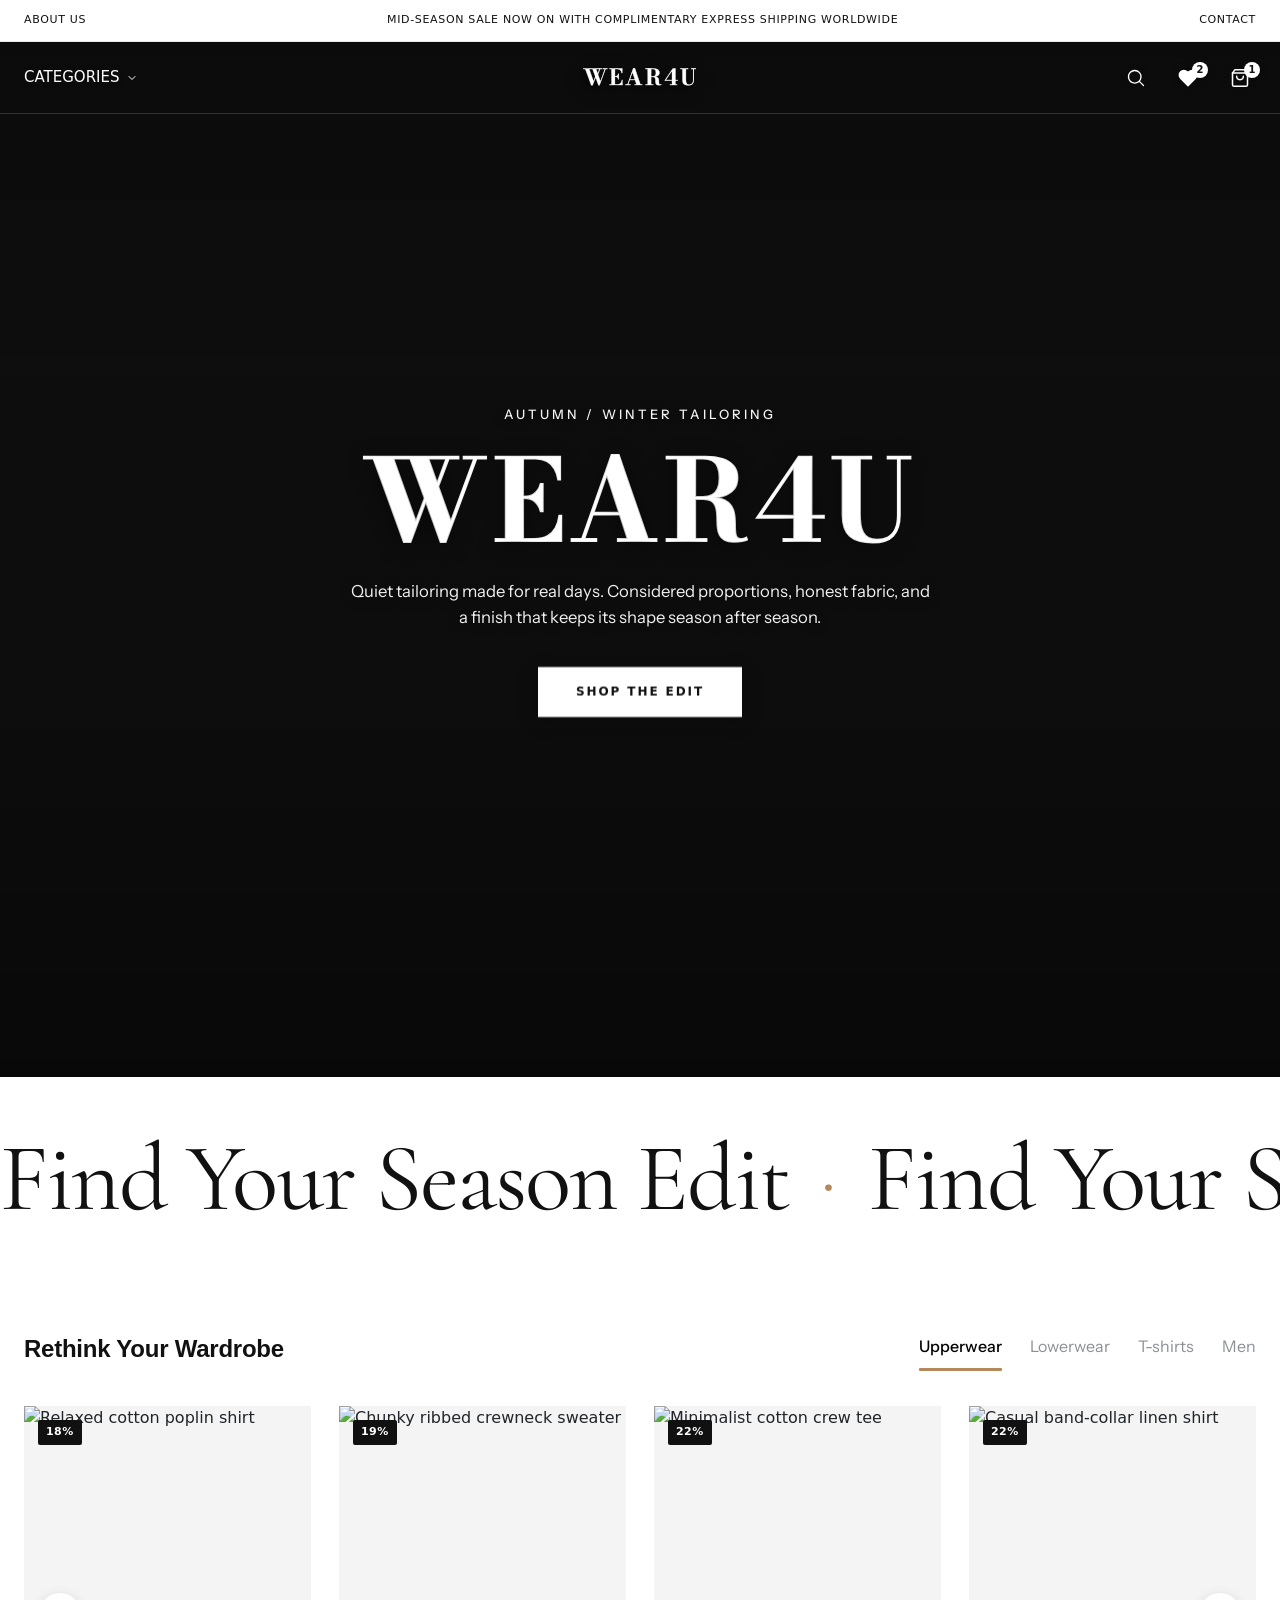
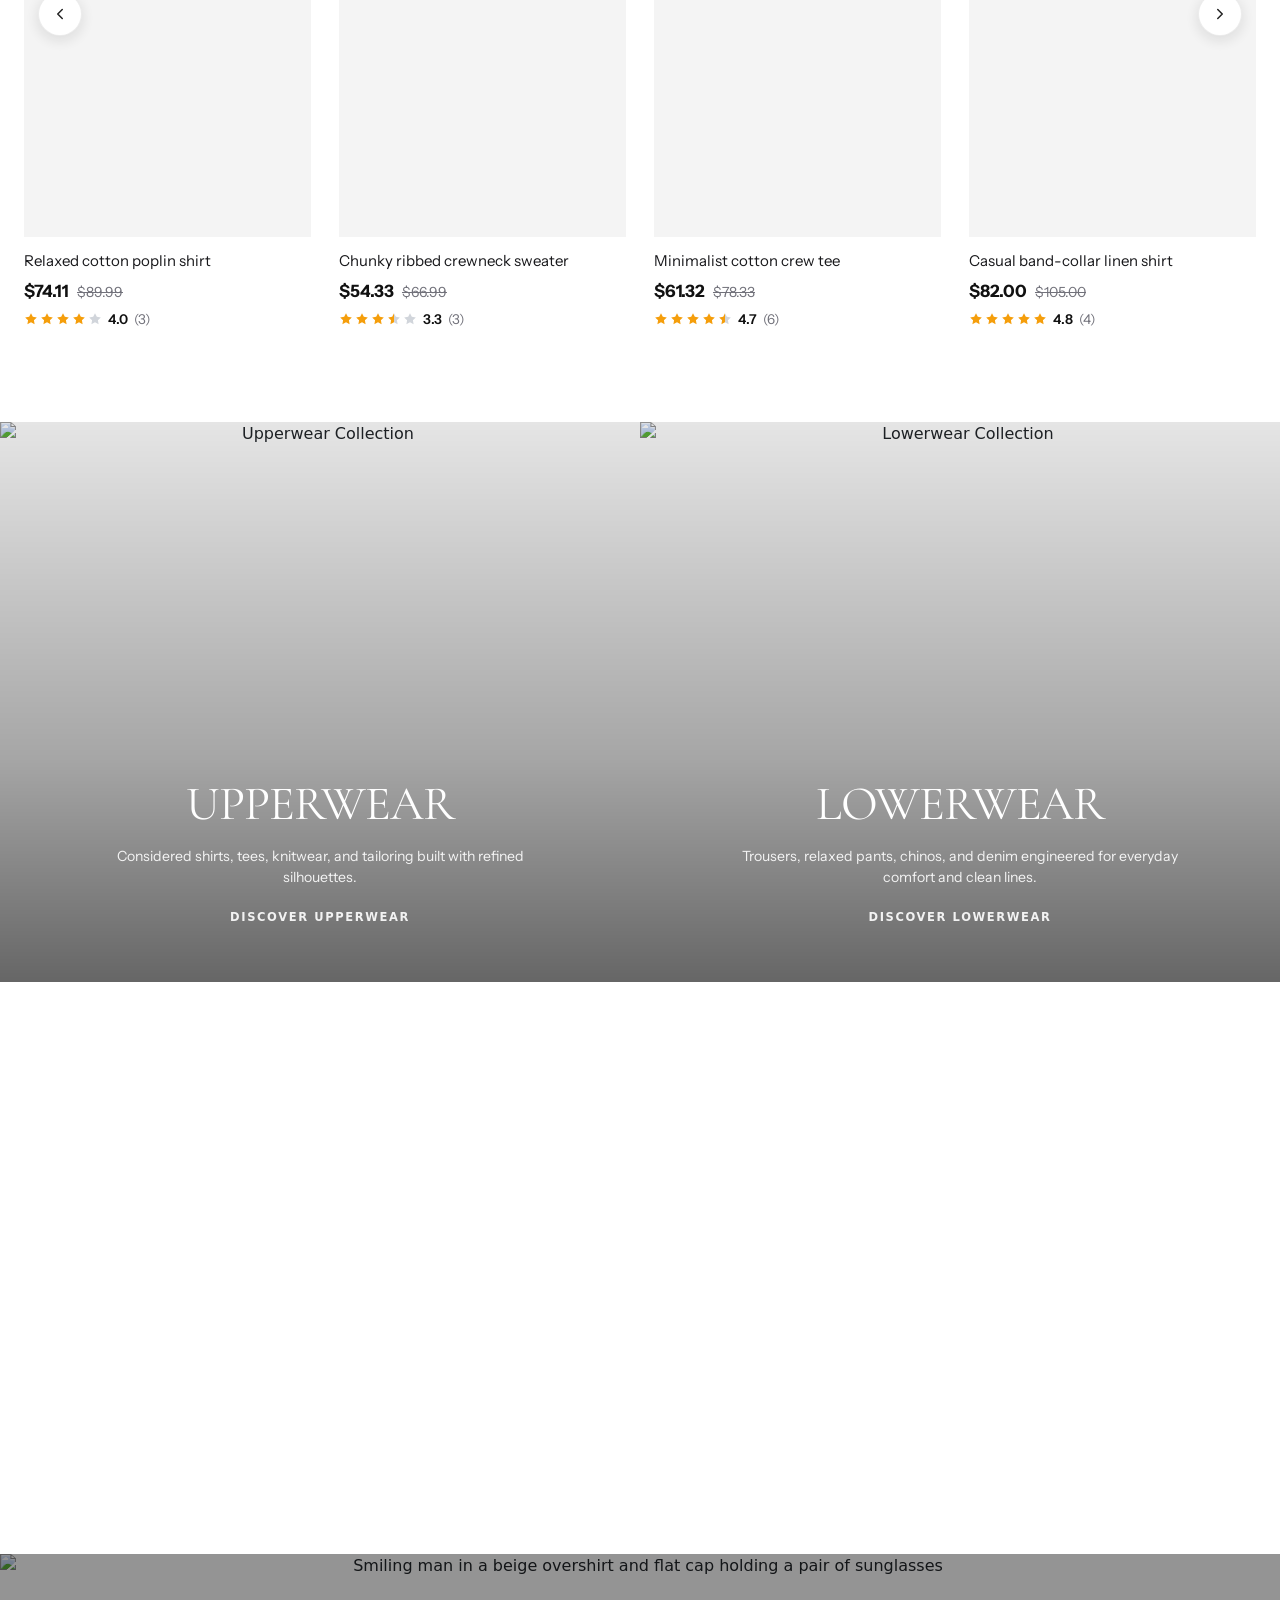
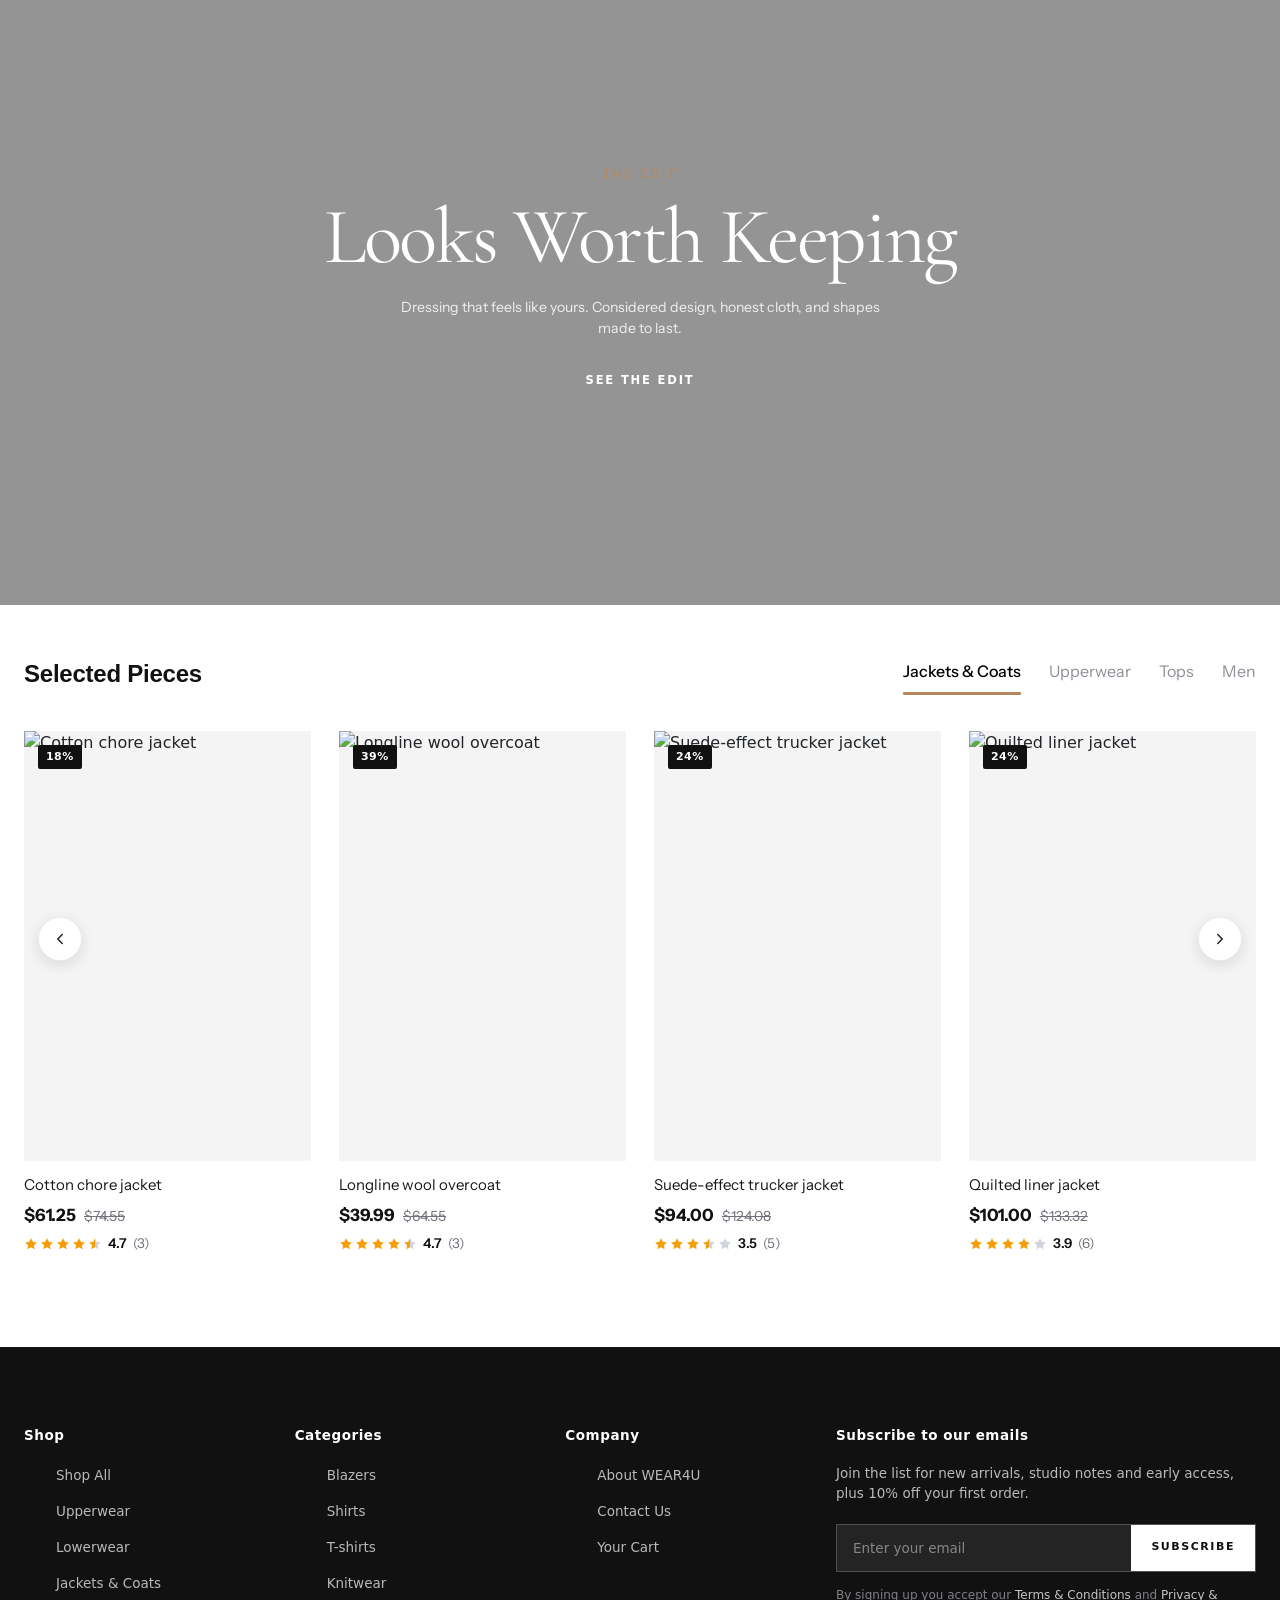
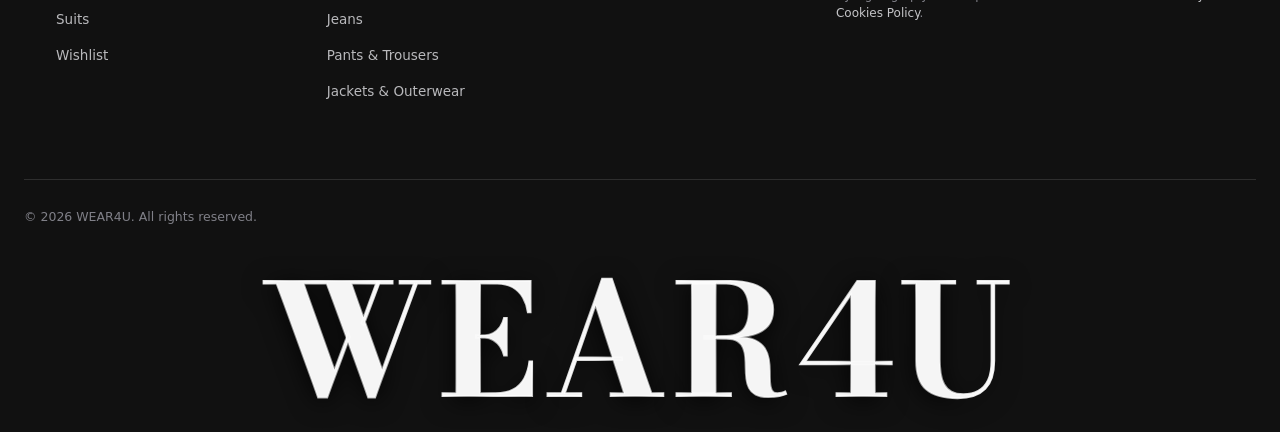
==== index.html @ 11e6e189 "Add files via upload" ====
<!DOCTYPE html>
<html lang="en">
  <head>
    <meta charset="UTF-8" />
    <meta name="viewport" content="width=device-width, initial-scale=1.0" />
    <title>WEAR4U — Considered Clothing, Made to Last</title>
    <meta name="description" content="WEAR4U — Quiet tailoring made for real days. Considered proportions, honest fabric, and a finish that keeps its shape season after season." />
    <link rel="icon" type="image/svg+xml" href="data:image/svg+xml,%3Csvg xmlns='http://www.w3.org/2000/svg' viewBox='0 0 100 100'%3E%3Ccircle cx='50' cy='50' r='50' fill='%23111'/%3E%3Ctext x='50' y='65' font-family='Bodoni Moda, serif' font-size='48' font-weight='600' fill='%23fff' text-anchor='middle'%3EW%3C/text%3E%3C/svg%3E" />
    
    <!-- Google Fonts -->
    <link rel="preconnect" href="https://fonts.googleapis.com" />
    <link rel="preconnect" href="https://fonts.gstatic.com" crossorigin />
    <link href="https://fonts.googleapis.com/css2?family=Bodoni+Moda:ital,opsz,wght@0,6..96,400..900;1,6..96,400..900&family=Cormorant+Garamond:ital,wght@0,300;0,400;0,500;0,600;0,700;1,300;1,400;1,500;1,600;1,700&family=Instrument+Sans:ital,wght@0,400..700;1,400..700&display=swap" rel="stylesheet" />
    <script type="module" crossorigin src="/assets/index-Cy7bgdC9.js"></script>
    <link rel="stylesheet" crossorigin href="/assets/index-Ced-oSlU.css">
  </head>
  <body>
    <div id="root"></div>
  </body>
</html>
---- assets/index-Ced-oSlU.css ----
@charset "UTF-8";.utility-bar{background:#fff!important;color:#111!important;border-bottom:1px solid rgba(0,0,0,.08);height:42px;display:flex;align-items:center;transition:transform .42s cubic-bezier(.22,1,.36,1),opacity .25s ease,height .42s cubic-bezier(.22,1,.36,1);z-index:1030;position:relative}.utility-bar--away{transform:translateY(-100%);opacity:0;pointer-events:none;height:0;overflow:hidden;border-bottom:none}.utility-bar__inner{display:flex;align-items:center;justify-content:space-between;font-size:11px;letter-spacing:.06em;text-transform:uppercase;font-weight:500}.utility-bar .utility-link{color:#111!important;text-decoration:none!important;transition:opacity .2s ease}.utility-bar .utility-link:hover{opacity:.65;text-decoration:none!important}.utility-bar__center{flex:1;text-align:center}.utility-bar .promo-text{margin:0;color:#111;white-space:nowrap;overflow:hidden;text-overflow:ellipsis}.site-header{position:sticky;top:0;width:100%;height:72px;background:transparent!important;margin-bottom:-72px;z-index:1020;border-bottom:1px solid rgba(255,255,255,.15);transition:background .35s ease,backdrop-filter .35s ease,border-color .35s ease,box-shadow .35s ease}.site-header--scrolled{background:#11111173!important;backdrop-filter:blur(14px);-webkit-backdrop-filter:blur(14px);border-bottom:1px solid rgba(255,255,255,.08);box-shadow:0 4px 20px #00000026}.site-header__inner{height:100%;display:flex;align-items:center;justify-content:space-between;position:relative}.site-header__nav{display:flex;align-items:center;gap:32px;flex:1}.site-header__nav .nav-item{position:relative}.site-header__nav .nav-item .nav-link{font-size:15px;font-weight:500;color:#fff!important;text-shadow:0 1px 6px rgba(0,0,0,.35);display:flex;align-items:center;gap:6px;padding:8px 0;text-decoration:none!important;transition:opacity .2s ease,color .2s ease}.site-header__nav .nav-item .nav-link:hover{color:#fff!important;opacity:.8;text-decoration:none!important}.site-header__nav .nav-item--dropdown .nav-dropdown-menu{position:absolute;top:100%;left:0;background:#111111f5;backdrop-filter:blur(20px);-webkit-backdrop-filter:blur(20px);min-width:270px;padding:12px;box-shadow:0 20px 48px #00000073;border:1px solid rgba(255,255,255,.15);border-radius:4px;animation:fadeIn .2s ease;z-index:1000}.site-header__nav .nav-item--dropdown .dropdown-categories-list{display:flex;flex-direction:column;gap:2px}.site-header__nav .nav-item--dropdown .dropdown-cat-link{display:flex;flex-direction:column;gap:3px;padding:12px 14px;border-radius:4px;text-decoration:none!important;transition:background .2s ease,transform .2s ease}.site-header__nav .nav-item--dropdown .dropdown-cat-link:hover{background:#ffffff14;transform:translate(3px)}.site-header__nav .nav-item--dropdown .dropdown-cat-link:hover .cat-title{color:#b5875a!important}.site-header__nav .nav-item--dropdown .dropdown-cat-link:hover .cat-meta{color:#ffffffbf}.site-header__nav .nav-item--dropdown .dropdown-cat-link .cat-title{font-family:Instrument Sans,-apple-system,BlinkMacSystemFont,Segoe UI,Roboto,sans-serif;font-size:13.5px;font-weight:600;color:#fff!important;letter-spacing:.08em;text-transform:uppercase;transition:color .2s ease}.site-header__nav .nav-item--dropdown .dropdown-cat-link .cat-meta{font-size:11.5px;color:#ffffff80;font-weight:400;line-height:1.35;transition:color .2s ease}.site-header__nav .nav-item--dropdown .dropdown-divider{height:1px;background:#ffffff1a;margin:4px 6px}.site-header__brand{position:absolute;left:50%;transform:translate(-50%);text-align:center}.site-header__brand .brand-logo{font-family:Bodoni Moda,Didot,Bodoni MT,serif;font-size:22px;font-weight:700;letter-spacing:.08em;color:#fff!important;font-optical-sizing:none;font-variation-settings:"opsz" 10,"wght" 700;-webkit-text-stroke:.5px currentColor;paint-order:stroke fill;text-shadow:0 2px 8px rgba(0,0,0,.9),0 4px 18px rgba(0,0,0,.65);display:inline-block;text-transform:uppercase;text-decoration:none!important}.site-header__brand .brand-logo:hover{color:#fff!important;text-decoration:none!important;opacity:.85}.site-header__actions{display:flex;align-items:center;justify-content:flex-end;gap:20px;flex:1}.site-header__actions .action-icon-btn{position:relative;display:flex;align-items:center;justify-content:center;color:#fff!important;filter:drop-shadow(0 1px 4px rgba(0,0,0,.35));padding:6px;text-decoration:none!important;transition:opacity .2s ease,transform .2s ease}.site-header__actions .action-icon-btn:hover{opacity:.75;transform:scale(1.06);text-decoration:none!important}.site-header__actions .action-icon-btn .counter-badge{position:absolute;top:0;right:-4px;min-width:16px;height:16px;padding:0 3px;border-radius:8px;background:#fff!important;color:#111!important;font-size:10px;font-weight:700;display:flex;align-items:center;justify-content:center}.site-header__mobile-menu .btn-icon{color:#fff!important;filter:drop-shadow(0 1px 4px rgba(0,0,0,.35));padding:6px;text-decoration:none!important}.mobile-drawer-overlay{position:fixed;top:0;right:0;bottom:0;left:0;background:#000000a6;-webkit-backdrop-filter:blur(4px);backdrop-filter:blur(4px);z-index:1040;animation:fadeIn .25s ease}.mobile-drawer-panel{position:fixed;top:0;left:0;bottom:0;width:82%;max-width:360px;background:#111;color:#fff;z-index:1050;display:flex;flex-direction:column;padding:28px 24px;box-shadow:10px 0 30px #0000004d;animation:slideDrawerLeft .3s cubic-bezier(.22,1,.36,1)}.mobile-drawer-header{display:flex;align-items:center;justify-content:space-between;margin-bottom:36px}.mobile-drawer-header .drawer-brand{font-family:Bodoni Moda,Didot,Bodoni MT,serif;font-size:20px;font-weight:700;letter-spacing:.08em;color:#fff;font-optical-sizing:none;font-variation-settings:"opsz" 10,"wght" 700;-webkit-text-stroke:.5px currentColor;paint-order:stroke fill;text-shadow:0 2px 8px rgba(0,0,0,.4);text-decoration:none!important}.mobile-drawer-header .drawer-close-btn{width:32px;height:32px;display:flex;align-items:center;justify-content:center;color:#fff;text-decoration:none!important}.mobile-drawer-nav{display:flex;flex-direction:column;gap:18px;flex:1}.mobile-drawer-nav .drawer-nav-link{font-size:17px;font-weight:500;color:#fff!important;padding-bottom:6px;border-bottom:1px solid rgba(255,255,255,.1);text-decoration:none!important}.mobile-drawer-nav .drawer-nav-link:hover{color:#b5875a!important;text-decoration:none!important}.mobile-drawer-footer{border-top:1px solid rgba(255,255,255,.12);padding-top:20px}.mobile-drawer-footer .footer-promo{font-size:12.5px;color:#ffffffb3;line-height:1.5;margin-bottom:12px}.mobile-drawer-footer .footer-copyright{font-size:11px;color:#ffffff73;display:block}@keyframes slideDrawerLeft{0%{transform:translate(-100%)}to{transform:translate(0)}}.site-footer{background:#111;color:#fff;padding-top:80px;padding-bottom:24px;position:relative;overflow:hidden}.site-footer__grid{display:flex;flex-wrap:wrap;justify-content:space-between;gap:40px 24px;padding-bottom:60px;border-bottom:1px solid rgba(255,255,255,.12)}@media (max-width: 991px){.site-footer__grid{display:grid;grid-template-columns:repeat(2,1fr)}}@media (max-width: 576px){.site-footer__grid{grid-template-columns:1fr}}.site-footer .footer-col{flex:1 1 160px;max-width:190px}@media (max-width: 991px){.site-footer .footer-col{max-width:100%}}.site-footer .footer-col--newsletter{flex:0 0 420px;max-width:420px}@media (max-width: 991px){.site-footer .footer-col--newsletter{flex:1 1 100%;max-width:100%;grid-column:1/-1}}.site-footer .footer-col__title{font-size:13.5px;font-weight:600;letter-spacing:.04em;margin-bottom:20px;color:#fff}.site-footer .footer-col__links{display:flex;flex-direction:column;gap:12px}.site-footer .footer-col__links li a,.site-footer .footer-col__links li .footer-btn-link{font-size:13.5px;color:#e4e4e7cc;text-decoration:none!important;transition:color .2s ease;background:none;border:none;padding:0;text-align:left;cursor:pointer}.site-footer .footer-col__links li a:hover,.site-footer .footer-col__links li .footer-btn-link:hover{color:#fff;text-decoration:none!important}.site-footer .newsletter-copy{font-size:13.5px;line-height:1.5;color:#e4e4e7cc;margin-bottom:20px}.site-footer .newsletter-form{margin-bottom:14px}.site-footer .newsletter-form .input-group-custom{display:flex;background:#ffffff14;border:1px solid rgba(255,255,255,.2);transition:border-color .2s ease}.site-footer .newsletter-form .input-group-custom:focus-within{border-color:#fff}.site-footer .newsletter-form .input-group-custom input{flex:1;background:transparent;border:none;outline:none;padding:13px 16px;color:#fff;font-size:13.5px;font-family:inherit}.site-footer .newsletter-form .input-group-custom input::placeholder{color:#ffffff73}.site-footer .newsletter-form .input-group-custom .btn-subscribe{background:#fff;color:#111;font-size:11px;font-weight:600;letter-spacing:.14em;text-transform:uppercase;padding:0 20px;transition:background .2s ease}.site-footer .newsletter-form .input-group-custom .btn-subscribe:hover{background:#e5e5e5}.site-footer .privacy-note{font-size:12px;line-height:1.5;color:#808088}.site-footer .privacy-note a{color:#e4e4e7d9;text-decoration:none!important}.site-footer .privacy-note a:hover{color:#fff;text-decoration:none!important}.site-footer__bottom{display:flex;align-items:center;justify-content:space-between;padding-top:28px;padding-bottom:36px;flex-wrap:wrap;gap:16px}.site-footer__bottom .copyright-text{font-size:12.5px;color:#808088;margin:0}.site-footer__wordmark{text-align:center;padding-top:10px;-webkit-user-select:none;user-select:none;pointer-events:none}.site-footer__wordmark span{display:block;font-family:Bodoni Moda,Didot,Bodoni MT,serif;font-size:clamp(52px,12vw,210px);font-weight:700;letter-spacing:.04em;line-height:.88;color:#fffffff5;font-optical-sizing:none;font-variation-settings:"opsz" 12,"wght" 700;-webkit-text-stroke:1.8px currentColor;paint-order:stroke fill;text-shadow:0 4px 24px rgba(0,0,0,.85);white-space:nowrap}@font-face{font-family:swiper-icons;src:url(data:application/font-woff;charset=utf-8;base64,\ [base64]//wADZ2x5ZgAAAywAAADMAAAD2MHtryVoZWFkAAABbAAAADAAAAA2E2+eoWhoZWEAAAGcAAAAHwAAACQC9gDzaG10eAAAAigAAAAZAAAArgJkABFsb2NhAAAC0AAAAFoAAABaFQAUGG1heHAAAAG8AAAAHwAAACAAcABAbmFtZQAAA/gAAAE5AAACXvFdBwlwb3N0AAAFNAAAAGIAAACE5s74hXjaY2BkYGAAYpf5Hu/j+W2+MnAzMYDAzaX6QjD6/4//Bxj5GA8AuRwMYGkAPywL13jaY2BkYGA88P8Agx4j+/8fQDYfA1AEBWgDAIB2BOoAeNpjYGRgYNBh4GdgYgABEMnIABJzYNADCQAACWgAsQB42mNgYfzCOIGBlYGB0YcxjYGBwR1Kf2WQZGhhYGBiYGVmgAFGBiQQkOaawtDAoMBQxXjg/wEGPcYDDA4wNUA2CCgwsAAAO4EL6gAAeNpj2M0gyAACqxgGNWBkZ2D4/wMA+xkDdgAAAHjaY2BgYGaAYBkGRgYQiAHyGMF8FgYHIM3DwMHABGQrMOgyWDLEM1T9/w8UBfEMgLzE////P/5//f/V/xv+r4eaAAeMbAxwIUYmIMHEgKYAYjUcsDAwsLKxc3BycfPw8jEQA/[base64]/uznmfPFBNODM2K7MTQ45YEAZqGP81AmGGcF3iPqOop0r1SPTaTbVkfUe4HXj97wYE+yNwWYxwWu4v1ugWHgo3S1XdZEVqWM7ET0cfnLGxWfkgR42o2PvWrDMBSFj/IHLaF0zKjRgdiVMwScNRAoWUoH78Y2icB/yIY09An6AH2Bdu/UB+yxopYshQiEvnvu0dURgDt8QeC8PDw7Fpji3fEA4z/PEJ6YOB5hKh4dj3EvXhxPqH/SKUY3rJ7srZ4FZnh1PMAtPhwP6fl2PMJMPDgeQ4rY8YT6Gzao0eAEA409DuggmTnFnOcSCiEiLMgxCiTI6Cq5DZUd3Qmp10vO0LaLTd2cjN4fOumlc7lUYbSQcZFkutRG7g6JKZKy0RmdLY680CDnEJ+UMkpFFe1RN7nxdVpXrC4aTtnaurOnYercZg2YVmLN/d/gczfEimrE/fs/bOuq29Zmn8tloORaXgZgGa78yO9/cnXm2BpaGvq25Dv9S4E9+5SIc9PqupJKhYFSSl47+Qcr1mYNAAAAeNptw0cKwkAAAMDZJA8Q7OUJvkLsPfZ6zFVERPy8qHh2YER+3i/BP83vIBLLySsoKimrqKqpa2hp6+jq6RsYGhmbmJqZSy0sraxtbO3sHRydnEMU4uR6yx7JJXveP7WrDycAAAAAAAH//wACeNpjYGRgYOABYhkgZgJCZgZNBkYGLQZtIJsFLMYAAAw3ALgAeNolizEKgDAQBCchRbC2sFER0YD6qVQiBCv/H9ezGI6Z5XBAw8CBK/m5iQQVauVbXLnOrMZv2oLdKFa8Pjuru2hJzGabmOSLzNMzvutpB3N42mNgZGBg4GKQYzBhYMxJLMlj4GBgAYow/P/PAJJhLM6sSoWKfWCAAwDAjgbRAAB42mNgYGBkAIIbCZo5IPrmUn0hGA0AO8EFTQAA);font-weight:400;font-style:normal}:root{--swiper-theme-color: #007aff}:host{position:relative;display:block;margin-left:auto;margin-right:auto;z-index:1}.swiper{margin-left:auto;margin-right:auto;position:relative;overflow:hidden;list-style:none;padding:0;z-index:1;display:block}.swiper-vertical>.swiper-wrapper{flex-direction:column}.swiper-wrapper{position:relative;width:100%;height:100%;z-index:1;display:flex;transition-property:transform;transition-timing-function:var(--swiper-wrapper-transition-timing-function, initial);box-sizing:content-box}.swiper-android .swiper-slide,.swiper-ios .swiper-slide,.swiper-wrapper{transform:translateZ(0)}.swiper-horizontal{touch-action:pan-y}.swiper-vertical{touch-action:pan-x}.swiper-slide{flex-shrink:0;width:100%;height:100%;position:relative;transition-property:transform;display:block}.swiper-slide-invisible-blank{visibility:hidden}.swiper-autoheight,.swiper-autoheight .swiper-slide{height:auto}.swiper-autoheight .swiper-wrapper{align-items:flex-start;transition-property:transform,height}.swiper-backface-hidden .swiper-slide{transform:translateZ(0);-webkit-backface-visibility:hidden;backface-visibility:hidden}.swiper-3d.swiper-css-mode .swiper-wrapper{perspective:1200px}.swiper-3d .swiper-wrapper{transform-style:preserve-3d}.swiper-3d{perspective:1200px}.swiper-3d .swiper-slide,.swiper-3d .swiper-cube-shadow{transform-style:preserve-3d}.swiper-css-mode>.swiper-wrapper{overflow:auto;scrollbar-width:none;-ms-overflow-style:none}.swiper-css-mode>.swiper-wrapper::-webkit-scrollbar{display:none}.swiper-css-mode>.swiper-wrapper>.swiper-slide{scroll-snap-align:start start}.swiper-css-mode.swiper-horizontal>.swiper-wrapper{scroll-snap-type:x mandatory}.swiper-css-mode.swiper-vertical>.swiper-wrapper{scroll-snap-type:y mandatory}.swiper-css-mode.swiper-free-mode>.swiper-wrapper{scroll-snap-type:none}.swiper-css-mode.swiper-free-mode>.swiper-wrapper>.swiper-slide{scroll-snap-align:none}.swiper-css-mode.swiper-centered>.swiper-wrapper:before{content:"";flex-shrink:0;order:9999}.swiper-css-mode.swiper-centered>.swiper-wrapper>.swiper-slide{scroll-snap-align:center center;scroll-snap-stop:always}.swiper-css-mode.swiper-centered.swiper-horizontal>.swiper-wrapper>.swiper-slide:first-child{margin-inline-start:var(--swiper-centered-offset-before)}.swiper-css-mode.swiper-centered.swiper-horizontal>.swiper-wrapper:before{height:100%;min-height:1px;width:var(--swiper-centered-offset-after)}.swiper-css-mode.swiper-centered.swiper-vertical>.swiper-wrapper>.swiper-slide:first-child{margin-block-start:var(--swiper-centered-offset-before)}.swiper-css-mode.swiper-centered.swiper-vertical>.swiper-wrapper:before{width:100%;min-width:1px;height:var(--swiper-centered-offset-after)}.swiper-3d .swiper-slide-shadow,.swiper-3d .swiper-slide-shadow-left,.swiper-3d .swiper-slide-shadow-right,.swiper-3d .swiper-slide-shadow-top,.swiper-3d .swiper-slide-shadow-bottom{position:absolute;left:0;top:0;width:100%;height:100%;pointer-events:none;z-index:10}.swiper-3d .swiper-slide-shadow{background:#00000026}.swiper-3d .swiper-slide-shadow-left{background-image:linear-gradient(to left,#00000080,#0000)}.swiper-3d .swiper-slide-shadow-right{background-image:linear-gradient(to right,#00000080,#0000)}.swiper-3d .swiper-slide-shadow-top{background-image:linear-gradient(to top,#00000080,#0000)}.swiper-3d .swiper-slide-shadow-bottom{background-image:linear-gradient(to bottom,#00000080,#0000)}.swiper-lazy-preloader{width:42px;height:42px;position:absolute;left:50%;top:50%;margin-left:-21px;margin-top:-21px;z-index:10;transform-origin:50%;box-sizing:border-box;border:4px solid var(--swiper-preloader-color, var(--swiper-theme-color));border-radius:50%;border-top-color:transparent}.swiper:not(.swiper-watch-progress) .swiper-lazy-preloader,.swiper-watch-progress .swiper-slide-visible .swiper-lazy-preloader{animation:swiper-preloader-spin 1s infinite linear}.swiper-lazy-preloader-white{--swiper-preloader-color: #fff}.swiper-lazy-preloader-black{--swiper-preloader-color: #000}@keyframes swiper-preloader-spin{0%{transform:rotate(0)}to{transform:rotate(360deg)}}.swiper-fade.swiper-free-mode .swiper-slide{transition-timing-function:ease-out}.swiper-fade .swiper-slide{pointer-events:none;transition-property:opacity}.swiper-fade .swiper-slide .swiper-slide{pointer-events:none}.swiper-fade .swiper-slide-active,.swiper-fade .swiper-slide-active .swiper-slide-active{pointer-events:auto}.hero-section{position:relative;min-height:115vh;display:flex;align-items:center;justify-content:center;text-align:center;overflow:hidden;padding:112px 0 110px}@media (max-width: 991px){.hero-section{min-height:100vh}}@media (max-width: 768px){.hero-section{min-height:90vh;padding:102px 0 90px}}.hero-slider-wrapper{position:absolute;top:-25%;left:0;width:100%;height:140%;z-index:0;will-change:transform}.hero-slider-wrapper .hero-swiper{width:100%;height:100%}.hero-slider-wrapper .hero-slide{width:100%;height:100%;overflow:hidden;position:relative;background-color:#121212}.hero-slider-wrapper .hero-slide-img{width:100%;height:100%;object-fit:cover;object-position:center 28%;transform:scale(1);transition:transform 6.5s cubic-bezier(.25,1,.5,1);will-change:transform}@media (max-width: 768px){.hero-slider-wrapper .hero-slide-img{object-position:center 20%}}.hero-slider-wrapper .swiper-slide-active .hero-slide-img{transform:scale(1.07)}.hero-slider-wrapper .hero-overlay{position:absolute;top:0;right:0;bottom:0;left:0;z-index:2;pointer-events:none;background:linear-gradient(180deg,#00000070,#00000038 40%,#00000047 65%,#0000009e)}.hero-content{position:relative;z-index:3;color:#fff;max-width:860px;margin:0 auto;display:flex;flex-direction:column;align-items:center;will-change:transform,opacity;pointer-events:auto}.hero-eyebrow{font-family:Instrument Sans,-apple-system,BlinkMacSystemFont,Segoe UI,Roboto,sans-serif;font-size:13px;font-weight:500;letter-spacing:.24em;text-transform:uppercase;color:#fffffff2;margin-bottom:22px;display:inline-block;text-shadow:0 2px 10px rgba(0,0,0,.7);transition:opacity .4s ease}.hero-wordmark{font-family:Bodoni Moda,Didot,Bodoni MT,serif;font-size:clamp(52px,8.8vw,136px);font-weight:700;letter-spacing:.04em;line-height:.95;color:#fff;margin:0 0 24px;text-transform:uppercase;font-optical-sizing:none;font-variation-settings:"opsz" 12,"wght" 700;-webkit-text-stroke:1.8px currentColor;paint-order:stroke fill;text-shadow:0 4px 20px rgba(0,0,0,.5)}.hero-copy{font-family:Instrument Sans,-apple-system,BlinkMacSystemFont,Segoe UI,Roboto,sans-serif;font-size:clamp(15px,1.3vw,18px);line-height:1.6;color:#fffffff0;max-width:580px;margin:0 auto 36px;font-weight:400;text-shadow:0 2px 12px rgba(0,0,0,.65)}.hero-btn-box .hero-btn{display:inline-block;background:#fff;color:#111;font-size:12px;font-weight:600;letter-spacing:.16em;text-transform:uppercase;padding:16px 38px;border-radius:0;text-decoration:none!important;box-shadow:0 4px 20px #00000040;transition:background .25s ease,color .25s ease,transform .25s ease,box-shadow .25s ease}.hero-btn-box .hero-btn:hover{background:#111;color:#fff;transform:translateY(-2px);box-shadow:0 8px 24px #0006;text-decoration:none!important}.hero-slider-controls{position:absolute;bottom:34px;left:50%;transform:translate(-50%);z-index:5;display:flex;align-items:center;gap:14px;background:#00000059;backdrop-filter:blur(12px);-webkit-backdrop-filter:blur(12px);padding:8px 18px;border-radius:40px;border:1px solid rgba(255,255,255,.15);box-shadow:0 10px 30px #0000004d;pointer-events:auto}@media (max-width: 768px){.hero-slider-controls{bottom:24px;gap:10px;padding:6px 14px}}.hero-slider-controls .hero-nav-btn{background:none;border:none;color:#ffffffd9;width:28px;height:28px;border-radius:50%;display:flex;align-items:center;justify-content:center;cursor:pointer;transition:background .2s ease,color .2s ease,transform .2s ease}.hero-slider-controls .hero-nav-btn:hover{background:#fff3;color:#fff;transform:scale(1.1)}.hero-slider-controls .hero-pagination-dashes{display:flex;align-items:center;gap:8px}.hero-slider-controls .hero-pagination-dashes .dash-pill{background:none;border:none;padding:6px 0;cursor:pointer}.hero-slider-controls .hero-pagination-dashes .dash-pill .dash-fill{display:block;width:18px;height:3px;border-radius:2px;background:#ffffff59;transition:width .35s ease,background-color .35s ease}.hero-slider-controls .hero-pagination-dashes .dash-pill.active .dash-fill{width:38px;background:#fff}.hero-slider-controls .hero-pagination-dashes .dash-pill:hover:not(.active) .dash-fill{background:#ffffffb3}.hero-slider-controls .hero-slide-counter{font-family:Instrument Sans,-apple-system,BlinkMacSystemFont,Segoe UI,Roboto,sans-serif;font-size:11px;font-weight:500;letter-spacing:.12em;color:#ffffffd9;margin-left:6px;white-space:nowrap;border-left:1px solid rgba(255,255,255,.2);padding-left:12px}.ticker-section{width:100%;overflow:hidden;-webkit-user-select:none;user-select:none;padding:44px 0;background:#fff}.ticker-section.ticker-summer{padding:40px 0;border-top:1px solid rgba(0,0,0,.05);border-bottom:1px solid rgba(0,0,0,.05)}.ticker-section.ticker-summer .ticker-text{font-size:clamp(38px,5.2vw,76px);letter-spacing:-.01em}.ticker-section.ticker-summer .ticker-sep{display:inline-block;width:6px;height:6px;border-radius:50%;background:#111;margin:0 28px;vertical-align:middle}.ticker-section .ticker-track{display:flex;width:max-content;will-change:transform;animation:marquee-scroll var(--ticker-duration, 120s) linear infinite}.ticker-section .ticker-track.reverse{animation-direction:reverse}.ticker-section .ticker-track:hover{animation-play-state:paused}.ticker-section .ticker-group{display:flex;align-items:center;flex-shrink:0}.ticker-section .ticker-item{display:flex;align-items:center;white-space:nowrap}.ticker-section .ticker-text{font-family:Cormorant Garamond,Cormorant,Garamond,Georgia,serif;font-size:clamp(52px,7.5vw,106px);font-weight:400;letter-spacing:-.02em;color:#111;line-height:1}.ticker-section .ticker-sep{font-family:Cormorant Garamond,Cormorant,Garamond,Georgia,serif;font-size:clamp(48px,6vw,90px);color:#b5875a;margin:0 32px;display:inline-block}@keyframes marquee-scroll{0%{transform:translate(0)}to{transform:translate(-50%)}}.product-card{display:flex;flex-direction:column;position:relative;width:100%;text-align:left;-webkit-user-select:none;user-select:none}.product-card__media-wrapper{position:relative;width:100%;aspect-ratio:2/3;overflow:hidden;background-color:#f4f4f4;border-radius:0}.product-card__media-wrapper:hover .product-card__img{transform:scale(1.05)}.product-card__media-wrapper:hover .product-card__actions,.product-card__media-wrapper:hover .product-card__add-btn{opacity:1;transform:translateY(0)}.product-card__image-box{width:100%;height:100%;overflow:hidden}.product-card__img{width:100%;height:100%;object-fit:cover;object-position:center top;transition:transform .6s cubic-bezier(.22,1,.36,1);will-change:transform}.product-card__actions{position:absolute;top:14px;right:14px;display:flex;flex-direction:column;gap:8px;z-index:3;opacity:0;transform:translateY(-4px);transition:opacity .3s ease,transform .3s ease}@media (max-width: 991px){.product-card__actions{opacity:1;transform:none}}.product-card__actions .action-btn{width:36px;height:36px;border-radius:50%;background:#fff;color:#111;display:flex;align-items:center;justify-content:center;box-shadow:0 4px 12px #00000014;transition:background .2s ease,color .2s ease,transform .2s ease}.product-card__actions .action-btn:hover{background:#111;color:#fff;transform:scale(1.08)}.product-card__actions .action-btn.action-wishlist.active{color:#e63946}.product-card__add-btn{position:absolute;bottom:14px;left:14px;right:14px;background:#fff;color:#111;font-family:Instrument Sans Variable,Instrument Sans,sans-serif;font-size:13px;font-weight:500;letter-spacing:.05em;text-transform:uppercase;padding:14px 18px;text-align:center;border:1px solid rgba(0,0,0,.06);border-radius:0;box-shadow:0 4px 16px #00000014;cursor:pointer;z-index:4;opacity:0;transform:translateY(8px);transition:opacity .25s ease,transform .25s cubic-bezier(.22,1,.36,1),background .2s ease,color .2s ease,box-shadow .2s ease}.product-card__add-btn:hover{background:#111;color:#fff;box-shadow:0 6px 20px #00000029}.product-card__add-btn.added{background:#b5875a;color:#fff;opacity:1;transform:translateY(0)}@media (max-width: 991px){.product-card__add-btn{opacity:1;transform:translateY(0)}}.product-card__info{padding-top:14px;display:flex;flex-direction:column;gap:4px}.product-card__title{font-family:Instrument Sans Variable,Instrument Sans,sans-serif;font-size:15px;font-weight:400;color:#18181b;line-height:1.35;margin:0 0 2px;white-space:nowrap;overflow:hidden;text-overflow:ellipsis}.product-card__title a{color:inherit;text-decoration:none!important;transition:color .2s ease}.product-card__title a:hover{color:#b5875a;text-decoration:none!important}.product-card__price-row{display:flex;align-items:baseline;gap:8px;margin-top:2px;margin-bottom:2px}.product-card__price-row .price-current{font-family:Instrument Sans Variable,Instrument Sans,sans-serif;font-size:17px;font-weight:700;color:#111;letter-spacing:-.01em}.product-card__price-row .price-original{font-family:Instrument Sans Variable,Instrument Sans,sans-serif;font-size:14px;color:#71717a;text-decoration:line-through;font-weight:400}.product-card__rating{display:flex;align-items:center;gap:6px;margin-top:2px}.product-card__rating .product-stars{display:inline-flex;align-items:center;gap:2px}.product-card__rating .product-stars svg{width:14px;height:14px;flex-shrink:0}.product-card__rating .rating-score{font-family:Instrument Sans Variable,Instrument Sans,sans-serif;font-size:13.5px;color:#111;font-weight:600;line-height:1}.product-card__rating .reviews-count{font-family:Instrument Sans Variable,Instrument Sans,sans-serif;font-size:13.5px;color:#71717a;font-weight:400;line-height:1}:root{--swiper-navigation-size: 44px}.swiper-button-prev,.swiper-button-next{position:absolute;top:var(--swiper-navigation-top-offset, 50%);width:calc(var(--swiper-navigation-size) / 44 * 27);height:var(--swiper-navigation-size);margin-top:calc(0px - (var(--swiper-navigation-size) / 2));z-index:10;cursor:pointer;display:flex;align-items:center;justify-content:center;color:var(--swiper-navigation-color, var(--swiper-theme-color))}.swiper-button-prev.swiper-button-disabled,.swiper-button-next.swiper-button-disabled{opacity:.35;cursor:auto;pointer-events:none}.swiper-button-prev.swiper-button-hidden,.swiper-button-next.swiper-button-hidden{opacity:0;cursor:auto;pointer-events:none}.swiper-navigation-disabled .swiper-button-prev,.swiper-navigation-disabled .swiper-button-next{display:none!important}.swiper-button-prev svg,.swiper-button-next svg{width:100%;height:100%;object-fit:contain;transform-origin:center}.swiper-rtl .swiper-button-prev svg,.swiper-rtl .swiper-button-next svg{transform:rotate(180deg)}.swiper-button-prev,.swiper-rtl .swiper-button-next{left:var(--swiper-navigation-sides-offset, 10px);right:auto}.swiper-button-lock{display:none}.swiper-button-prev:after,.swiper-button-next:after{font-family:swiper-icons;font-size:var(--swiper-navigation-size);text-transform:none!important;letter-spacing:0;font-variant:initial;line-height:1}.swiper-button-prev:after,.swiper-rtl .swiper-button-next:after{content:"prev"}.swiper-button-next,.swiper-rtl .swiper-button-prev{right:var(--swiper-navigation-sides-offset, 10px);left:auto}.swiper-button-next:after,.swiper-rtl .swiper-button-prev:after{content:"next"}.swiper-free-mode>.swiper-wrapper{transition-timing-function:ease-out;margin:0 auto}.shop-section{background:#fff}.shop-header{display:flex;justify-content:space-between;align-items:center;flex-wrap:wrap;gap:16px 32px;margin-bottom:36px}.shop-header .section-title{margin:0;font-family:Instrument Sans Variable,Instrument Sans Variable Placeholder,sans-serif;font-size:24px;font-weight:600;letter-spacing:-.01em;line-height:1.25;color:#111}.shop-header .category-tabs{position:relative;display:flex;align-items:center;gap:28px;flex-wrap:wrap;margin-left:auto;padding-bottom:4px}@media (max-width: 576px){.shop-header .category-tabs{margin-left:0;width:100%;gap:20px}}.shop-header .category-tabs .tab-btn{padding:6px 0 8px;border:none;background:transparent!important;font-family:Instrument Sans,-apple-system,BlinkMacSystemFont,Segoe UI,Roboto,sans-serif;font-size:16px;font-weight:400;color:#8c8f96;cursor:pointer;position:relative;text-decoration:none!important;transition:color .25s ease;white-space:nowrap}.shop-header .category-tabs .tab-btn:hover,.shop-header .category-tabs .tab-btn.hovered,.shop-header .category-tabs .tab-btn.active{color:#000}.shop-header .category-tabs .tab-btn.active{font-weight:500}.shop-header .category-tabs .tab-indicator{position:absolute;bottom:0;left:0;height:2.5px;background:#b5875a;border-radius:1px;pointer-events:none;transition:transform .32s cubic-bezier(.25,1,.5,1),width .32s cubic-bezier(.25,1,.5,1),opacity .2s ease;will-change:transform,width}.shop-slider-wrapper{position:relative;width:100%}.shop-slider-wrapper .slider-nav-btn{position:absolute;top:40%;transform:translateY(-50%);width:44px;height:44px;border-radius:50%;background:#fff;border:1px solid rgba(0,0,0,.08);box-shadow:0 4px 16px #0000001f;color:#111;display:flex;align-items:center;justify-content:center;cursor:pointer;z-index:10;transition:all .25s cubic-bezier(.2,.8,.2,1);opacity:.92}.shop-slider-wrapper .slider-nav-btn:hover{background:#111;color:#fff;opacity:1;transform:translateY(-50%) scale(1.06);box-shadow:0 6px 20px #00000038}.shop-slider-wrapper .slider-nav-btn:focus-visible{outline:2px solid #b5875a;outline-offset:2px}.shop-slider-wrapper .slider-nav-btn--prev{left:14px}.shop-slider-wrapper .slider-nav-btn--next{right:14px}.shop-slider-wrapper .slider-nav-btn.swiper-button-disabled{opacity:0;pointer-events:none}@media (max-width: 768px){.shop-slider-wrapper .slider-nav-btn{width:38px;height:38px}.shop-slider-wrapper .slider-nav-btn--prev{left:8px}.shop-slider-wrapper .slider-nav-btn--next{right:8px}}.shop-slider-wrapper .products-swiper{width:100%;overflow:hidden}.shop-slider-wrapper .products-swiper .swiper-wrapper{display:flex;cursor:grab}.shop-slider-wrapper .products-swiper .swiper-wrapper:active{cursor:grabbing}.shop-slider-wrapper .products-swiper .swiper-slide{height:auto;flex-shrink:0;-webkit-user-select:none;user-select:none}.category-split-section{width:100%;overflow:hidden;background:#fff}.category-split-grid{display:grid;grid-template-columns:1fr 1fr;width:100%}@media (max-width: 860px){.category-split-grid{grid-template-columns:1fr}}.category-tile{position:relative;min-height:560px;overflow:hidden;cursor:pointer;display:flex;align-items:flex-end;justify-content:center;padding:60px 32px;text-align:center}@media (max-width: 768px){.category-tile{min-height:440px;padding:44px 20px}}.category-tile:hover .tile-img{transform:scale(1.05)}.category-tile:hover .tile-scrim{background:#00000073}.category-tile:hover .tile-cta{opacity:1;transform:translateY(0)}.category-tile .tile-bg-image-wrapper{position:absolute;top:0;right:0;bottom:0;left:0;width:100%;height:100%;z-index:0}.category-tile .tile-bg-image-wrapper .tile-img{width:100%;height:100%;object-fit:cover;object-position:center;transition:transform .8s cubic-bezier(.22,1,.36,1);backface-visibility:hidden;-webkit-backface-visibility:hidden;will-change:transform}.category-tile .tile-bg-image-wrapper .tile-scrim{position:absolute;top:0;right:0;bottom:0;left:0;background:linear-gradient(180deg,#0000001a,#00000059 60%,#0009);transition:background .4s ease}.category-tile .tile-content{position:relative;z-index:1;color:#fff;max-width:480px;display:flex;flex-direction:column;align-items:center}.category-tile .tile-title{font-family:Cormorant Garamond,Cormorant,Garamond,Georgia,serif;font-size:clamp(34px,3.8vw,48px);font-weight:400;letter-spacing:-.025em;color:#fff;text-transform:uppercase;margin:0 0 12px}.category-tile .tile-description{font-family:Instrument Sans,-apple-system,BlinkMacSystemFont,Segoe UI,Roboto,sans-serif;font-size:clamp(13.5px,1.1vw,15px);line-height:1.55;color:#ffffffe6;margin:0 0 16px;font-weight:400}.category-tile .tile-cta{font-size:11.5px;font-weight:600;letter-spacing:.14em;text-transform:uppercase;color:#fff;text-decoration:none!important;opacity:.9;transform:translateY(4px);transition:opacity .3s ease,transform .3s ease}.elevate-section{position:relative;padding:110px 0;background:#fff;text-align:center;overflow:visible}@media (max-width: 991px){.elevate-section{padding:85px 0}}@media (max-width: 768px){.elevate-section{padding:65px 0}}.elevate-inner{position:relative;max-width:1300px;margin:0 auto;display:flex;flex-direction:column;align-items:center;gap:8px}.elevate-preview-box{position:fixed;top:0;left:0;width:clamp(150px,15vw,210px);aspect-ratio:2/3;z-index:9999;pointer-events:none;border-radius:4px;overflow:hidden;box-shadow:0 24px 50px -10px #00000059,0 8px 18px -4px #0003;opacity:0;transform-origin:center center;background-color:#161616;will-change:transform,opacity}@media (max-width: 768px){.elevate-preview-box{width:140px}}.elevate-preview-box .preview-img{position:absolute;top:0;right:0;bottom:0;left:0;width:100%;height:100%;object-fit:cover;object-position:center top;opacity:0;transform:scale(1.06);transition:opacity .3s ease,transform .6s cubic-bezier(.25,1,.5,1)}.elevate-preview-box .preview-img.is-visible{opacity:1;transform:scale(1)}.headline-line{position:relative;z-index:2;font-family:Cormorant Garamond,Cormorant,Garamond,Georgia,serif;font-size:clamp(34px,7.6vw,116px);font-weight:400;letter-spacing:-.025em;line-height:1.15;color:#111;white-space:normal;display:flex;flex-wrap:wrap;justify-content:center;align-items:baseline;column-gap:.28em}.headline-line .gold-accent{position:relative;cursor:pointer;font-style:italic;text-decoration:underline;text-decoration-color:#c4a480;text-underline-offset:clamp(6px,1.2vw,14px);text-decoration-thickness:1.5px;text-decoration-skip-ink:none;color:#111;transition:color .25s ease,text-decoration-color .25s ease}.headline-line .gold-accent:hover,.headline-line .gold-accent.hovered{color:#bfa588;text-decoration-color:#bfa588}.looks-band-section{position:relative;width:100%;aspect-ratio:1920/976;min-height:540px;display:flex;align-items:center;justify-content:center;overflow:hidden;text-align:center}@media (max-width: 810px){.looks-band-section{aspect-ratio:auto;min-height:480px;padding:80px 0}}.looks-band-section .looks-band-bg{position:absolute;top:0;right:0;bottom:0;left:0;width:100%;height:100%;z-index:0}.looks-band-section .looks-band-bg .looks-band-img{width:100%;height:100%;object-fit:cover;object-position:center 30%}.looks-band-section .looks-band-bg .looks-band-overlay{position:absolute;top:0;right:0;bottom:0;left:0;background:#0000006b}.looks-band-section .looks-band-content{position:relative;z-index:1;color:#fff;max-width:800px;display:flex;flex-direction:column;align-items:center;margin:0 auto}.looks-band-section .looks-eyebrow{font-size:12px;font-weight:500;letter-spacing:.2em;text-transform:uppercase;color:#b5875a;margin-bottom:16px;display:block}.looks-band-section .looks-title{font-family:Cormorant Garamond,Cormorant,Garamond,Georgia,serif;font-size:clamp(38px,6.2vw,96px);font-weight:400;letter-spacing:-.03em;line-height:.98;color:#fff;margin:0 0 20px}.looks-band-section .looks-excerpt{font-family:Instrument Sans,-apple-system,BlinkMacSystemFont,Segoe UI,Roboto,sans-serif;font-size:clamp(14px,1.1vw,16px);line-height:1.5;color:#ffffffd9;max-width:480px;margin:0 auto 28px}.looks-band-section .looks-cta-box .looks-link{font-size:11.5px;font-weight:600;letter-spacing:.16em;text-transform:uppercase;color:#fff;display:inline-block;padding-bottom:4px;position:relative;text-decoration:none!important}.looks-band-section .looks-cta-box .looks-link:hover{opacity:.85}.pinned-collections-section{position:relative;width:100%;background:#fff;padding-bottom:96px}.pinned-panels-container{display:flex;flex-direction:column;position:relative}.pinned-panel{position:sticky;height:86vh;min-height:580px;max-height:900px;width:100%;overflow:hidden;display:flex;align-items:center;justify-content:center;text-align:center;box-shadow:0 -8px 24px #00000014}@media (max-width: 768px){.pinned-panel{height:75vh;min-height:480px}}.pinned-panel .pinned-bg{position:absolute;top:0;right:0;bottom:0;left:0;width:100%;height:100%;z-index:0}.pinned-panel .pinned-bg .pinned-img{width:100%;height:100%;object-fit:cover;object-position:center}.pinned-panel .pinned-bg .pinned-overlay{position:absolute;top:0;right:0;bottom:0;left:0;background:#00000061;transition:opacity .3s ease}.pinned-panel .pinned-content{position:relative;z-index:1;color:#fff;max-width:740px;margin:0 auto;display:flex;flex-direction:column;align-items:center}.pinned-panel .pinned-index{font-size:13px;font-weight:500;letter-spacing:.16em;text-transform:uppercase;color:#ffffffe6;margin-bottom:16px}.pinned-panel .pinned-title{font-family:Cormorant Garamond,Cormorant,Garamond,Georgia,serif;font-size:clamp(36px,5.8vw,78px);font-weight:400;letter-spacing:-.025em;line-height:1.05;color:#fff;margin:0 0 18px}.pinned-panel .pinned-desc{font-family:Instrument Sans,-apple-system,BlinkMacSystemFont,Segoe UI,Roboto,sans-serif;font-size:clamp(14px,1.2vw,16.5px);line-height:1.6;color:#ffffffe6;max-width:540px;margin:0 auto 32px}.pinned-panel .pinned-cta-box .pinned-btn{display:inline-block;background:#fff;color:#111;font-size:12px;font-weight:600;letter-spacing:.14em;text-transform:uppercase;padding:14px 32px;text-decoration:none!important;transition:all .25s ease}.pinned-panel .pinned-cta-box .pinned-btn:hover{background:#111;color:#fff;transform:translateY(-2px);text-decoration:none!important}.sustainability-section{background:#fff;padding-top:96px;padding-bottom:48px}@media (max-width: 768px){.sustainability-section{padding-top:64px;padding-bottom:36px}}.sustainability-grid{display:grid;grid-template-columns:1fr 1.35fr;gap:60px;align-items:center}@media (max-width: 991px){.sustainability-grid{grid-template-columns:1fr;gap:40px}}.sustainability-copy{display:flex;flex-direction:column;justify-content:center}.sustainability-copy .sustainability-title{font-family:Cormorant Garamond,Cormorant,Garamond,Georgia,serif;font-size:clamp(38px,4.6vw,68px);font-weight:500;letter-spacing:-.025em;line-height:1.08;color:#212529;margin:0 0 24px}.sustainability-copy .sustainability-desc{font-family:Instrument Sans,-apple-system,BlinkMacSystemFont,Segoe UI,Roboto,sans-serif;font-size:clamp(14.5px,1.15vw,16.5px);line-height:1.6;color:#515151;margin:0 0 36px;max-width:480px}.sustainability-copy .btn-discover{display:inline-block;align-self:flex-start;background:#111;color:#fff;font-size:11.5px;font-weight:600;letter-spacing:.16em;text-transform:uppercase;padding:15px 36px;text-decoration:none!important;transition:background .25s ease,transform .25s ease}.sustainability-copy .btn-discover:hover{background:#373737;transform:translateY(-2px);text-decoration:none!important}.sustainability-media{display:grid;grid-template-columns:1fr .85fr;gap:24px;align-items:flex-end}@media (max-width: 576px){.sustainability-media{grid-template-columns:1fr}}.sustainability-media .media-col{overflow:hidden;position:relative;background:#f7f7f7}.sustainability-media .media-col:hover .sustainability-img{transform:scale(1.04)}.sustainability-media .media-col--large{aspect-ratio:1333/2000}.sustainability-media .media-col--small{aspect-ratio:1376/2000;transform:translateY(-24px)}@media (max-width: 576px){.sustainability-media .media-col--small{transform:none}}.sustainability-media .media-col .sustainability-img{width:100%;height:100%;object-fit:cover;transition:transform .8s cubic-bezier(.22,1,.36,1);will-change:transform}.quickview-overlay{position:fixed;top:0;right:0;bottom:0;left:0;background:#000000a6;-webkit-backdrop-filter:blur(4px);backdrop-filter:blur(4px);z-index:1060;display:flex;align-items:center;justify-content:center;padding:24px;animation:fadeIn .25s ease}.quickview-modal{position:relative;background:#fff;max-width:900px;width:100%;max-height:90vh;overflow-y:auto;box-shadow:0 20px 40px #0003;animation:slideUp .3s cubic-bezier(.22,1,.36,1)}.quickview-modal::-webkit-scrollbar{height:4px;width:4px}.quickview-modal::-webkit-scrollbar-track{background:transparent}.quickview-modal::-webkit-scrollbar-thumb{background:#00000026;border-radius:4px}.quickview-close{position:absolute;top:16px;right:16px;width:40px;height:40px;border-radius:50%;background:#ffffffe6;color:#111;display:flex;align-items:center;justify-content:center;z-index:10;transition:transform .2s ease,background .2s ease}.quickview-close:hover{background:#111;color:#fff;transform:rotate(90deg)}.quickview-content{display:grid;grid-template-columns:1fr 1fr}@media (max-width: 768px){.quickview-content{grid-template-columns:1fr}}.quickview-gallery{position:relative;background:#f7f7f7;height:100%;min-height:480px}@media (max-width: 768px){.quickview-gallery{min-height:340px}}.quickview-gallery .quickview-img{width:100%;height:100%;object-fit:cover}.quickview-details{padding:40px;display:flex;flex-direction:column}@media (max-width: 768px){.quickview-details{padding:24px}}.quickview-details .quickview-title{font-family:Cormorant Garamond,Cormorant,Garamond,Georgia,serif;font-size:28px;font-weight:400;margin:8px 0 12px;color:#111;line-height:1.25}.quickview-details .quickview-price-row{display:flex;align-items:baseline;gap:12px;margin-bottom:12px}.quickview-details .quickview-price-row .price-main{font-size:20px;font-weight:600;color:#111}.quickview-details .quickview-price-row .price-original{font-size:16px;color:#808088;text-decoration:line-through}.quickview-details .quickview-rating{display:flex;align-items:center;gap:8px;margin-bottom:20px}.quickview-details .quickview-rating .rating-text{font-size:13px;color:#71717a}.quickview-details .quickview-description{font-size:14.5px;line-height:1.6;color:#444;margin-bottom:24px}.quickview-details .quickview-option-group{margin-bottom:24px}.quickview-details .quickview-option-group .option-label{font-size:13px;margin-bottom:8px;color:#111}.quickview-details .quickview-option-group .size-buttons{display:flex;gap:8px}.quickview-details .quickview-option-group .size-buttons .size-btn{width:40px;height:40px;border:1px solid rgba(0,0,0,.15);background:transparent;color:#111;font-size:12px;font-weight:500;transition:all .2s ease}.quickview-details .quickview-option-group .size-buttons .size-btn:hover{border-color:#111}.quickview-details .quickview-option-group .size-buttons .size-btn.active{background:#111;color:#fff;border-color:#111}.quickview-details .quickview-actions{display:flex;gap:12px;margin-bottom:28px}.quickview-details .quickview-actions .quantity-box{display:flex;align-items:center;border:1px solid rgba(0,0,0,.15);height:48px}.quickview-details .quickview-actions .quantity-box button{width:36px;height:100%;font-size:16px;color:#111;transition:background .2s ease}.quickview-details .quickview-actions .quantity-box button:hover{background:#f0f0f0}.quickview-details .quickview-actions .quantity-box span{width:32px;text-align:center;font-size:14px;font-weight:500}.quickview-details .quickview-actions .btn-add-bag{flex:1;height:48px;background:#111;color:#fff;font-size:12px;font-weight:600;letter-spacing:.14em;text-transform:uppercase;border:none;transition:background .25s ease}.quickview-details .quickview-actions .btn-add-bag:hover{background:#303030}.quickview-details .quickview-actions .btn-add-bag.added{background:#b5875a}.quickview-details .quickview-actions .btn-wishlist-toggle{width:48px;height:48px;border:1px solid rgba(0,0,0,.15);display:flex;align-items:center;justify-content:center;color:#111;transition:all .2s ease}.quickview-details .quickview-actions .btn-wishlist-toggle:hover{border-color:#111}.quickview-details .quickview-actions .btn-wishlist-toggle.active{color:#e63946;border-color:#e63946}.quickview-details .quickview-perks{border-top:1px solid rgba(0,0,0,.08);padding-top:18px;display:flex;flex-direction:column;gap:6px;font-size:12.5px;color:#808088}@keyframes fadeIn{0%{opacity:0}to{opacity:1}}@keyframes slideUp{0%{opacity:0;transform:translateY(20px)}to{opacity:1;transform:translateY(0)}}.cart-drawer-overlay{position:fixed;top:0;right:0;bottom:0;left:0;background:#00000080;-webkit-backdrop-filter:blur(3px);backdrop-filter:blur(3px);z-index:1040;display:flex;justify-content:flex-end;animation:fadeIn .25s ease}.cart-drawer-panel{position:relative;background:#fff;width:100%;max-width:440px;height:100%;display:flex;flex-direction:column;box-shadow:-10px 0 30px #00000026;animation:slideDrawer .35s cubic-bezier(.22,1,.36,1)}.cart-drawer-header{display:flex;align-items:center;justify-content:space-between;padding:24px 28px;border-bottom:1px solid rgba(0,0,0,.08)}.cart-drawer-header .cart-drawer-title{font-family:Instrument Sans,-apple-system,BlinkMacSystemFont,Segoe UI,Roboto,sans-serif;font-size:13px;font-weight:600;letter-spacing:.14em;margin:0;color:#111}.cart-drawer-header .cart-drawer-close{width:32px;height:32px;display:flex;align-items:center;justify-content:center;color:#111;transition:transform .2s ease}.cart-drawer-header .cart-drawer-close:hover{transform:rotate(90deg)}.free-shipping-box{background:#fbf9f6;padding:14px 28px;border-bottom:1px solid rgba(0,0,0,.05)}.free-shipping-box .shipping-text{font-size:12px;color:#111;margin-bottom:8px;font-weight:500}.free-shipping-box .progress-track{width:100%;height:3px;background:#e9e6e1;overflow:hidden}.free-shipping-box .progress-track .progress-fill{height:100%;background:#b5875a;transition:width .3s ease}.cart-drawer-body{flex:1;overflow-y:auto;padding:24px 28px}.cart-drawer-body::-webkit-scrollbar{height:4px;width:4px}.cart-drawer-body::-webkit-scrollbar-track{background:transparent}.cart-drawer-body::-webkit-scrollbar-thumb{background:#00000026;border-radius:4px}.empty-cart-state{height:100%;display:flex;align-items:center;justify-content:center;flex-direction:column;text-align:center;padding:40px 0}.empty-cart-state .empty-title{font-family:Cormorant Garamond,Cormorant,Garamond,Georgia,serif;font-size:22px;color:#111;margin-bottom:8px}.empty-cart-state .empty-desc{font-size:13.5px;color:#808088;margin-bottom:24px;max-width:260px}.empty-cart-state .btn-shop-now{background:#111;color:#fff;font-size:11px;font-weight:600;letter-spacing:.14em;padding:12px 24px;transition:background .2s ease}.empty-cart-state .btn-shop-now:hover{background:#373737}.cart-items-list{display:flex;flex-direction:column;gap:20px}.cart-item{display:flex;gap:16px;padding-bottom:20px;border-bottom:1px solid rgba(0,0,0,.06)}.cart-item__media{width:80px;height:108px;flex-shrink:0;background:#f7f7f7;overflow:hidden}.cart-item__media img{width:100%;height:100%;object-fit:cover}.cart-item__info{flex:1;display:flex;flex-direction:column;justify-content:space-between}.cart-item__info .item-name{font-size:13.5px;font-weight:500;color:#111;margin:0;line-height:1.3}.cart-item__info .btn-remove{font-size:12px;color:#808088;padding:0 4px}.cart-item__info .btn-remove:hover{color:#111}.cart-item__info .item-meta{font-size:12px;color:#808088;margin-top:4px}.cart-item__info .item-bottom-row{display:flex;align-items:center;justify-content:space-between;margin-top:12px}.cart-item__info .item-bottom-row .quantity-controls{display:flex;align-items:center;border:1px solid rgba(0,0,0,.12);height:28px}.cart-item__info .item-bottom-row .quantity-controls button{width:24px;height:100%;font-size:14px;color:#111}.cart-item__info .item-bottom-row .quantity-controls button:hover{background:#f0f0f0}.cart-item__info .item-bottom-row .quantity-controls span{width:26px;text-align:center;font-size:12px;font-weight:500}.cart-item__info .item-bottom-row .item-price{font-size:14px;font-weight:600;color:#111}.cart-drawer-footer{border-top:1px solid rgba(0,0,0,.08);padding:24px 28px;background:#fff}.cart-drawer-footer .subtotal-row{display:flex;align-items:center;justify-content:space-between;font-size:15px;font-weight:600;color:#111;margin-bottom:4px}.cart-drawer-footer .subtotal-row .subtotal-amount{font-size:17px}.cart-drawer-footer .shipping-note{font-size:12px;color:#808088;margin-bottom:18px}.cart-drawer-footer .btn-checkout{width:100%;height:48px;background:#111;color:#fff;font-size:12px;font-weight:600;letter-spacing:.14em;text-transform:uppercase;transition:background .2s ease;margin-bottom:10px}.cart-drawer-footer .btn-checkout:hover{background:#373737}.cart-drawer-footer .btn-continue{width:100%;text-align:center;font-size:12px;color:#808088;padding:8px 0;text-decoration:none!important}.cart-drawer-footer .btn-continue:hover{color:#111;text-decoration:none!important}@keyframes slideDrawer{0%{transform:translate(100%)}to{transform:translate(0)}}.search-overlay{position:fixed;top:0;right:0;bottom:0;left:0;background:#0009;-webkit-backdrop-filter:blur(4px);backdrop-filter:blur(4px);z-index:1060;animation:fadeIn .2s ease}.search-modal{background:#fff;max-width:760px;width:100%;margin:60px auto;box-shadow:0 20px 40px #00000026;animation:slideDown .3s cubic-bezier(.22,1,.36,1)}@media (max-width: 768px){.search-modal{margin:0;max-width:100%;height:100%}}.search-input-wrapper{display:flex;align-items:center;padding:24px 28px;border-bottom:1px solid rgba(0,0,0,.08);gap:16px}.search-input-wrapper .search-icon{color:#808088}.search-input-wrapper .search-input{flex:1;font-size:18px;border:none;outline:none;font-family:inherit;color:#111}.search-input-wrapper .search-input::placeholder{color:#b5b5b9}.search-input-wrapper .search-close-btn{color:#111;display:flex;align-items:center;justify-content:center;width:32px;height:32px;transition:transform .2s ease}.search-input-wrapper .search-close-btn:hover{transform:rotate(90deg)}.search-content{padding:32px 28px;max-height:480px;overflow-y:auto}.search-content::-webkit-scrollbar{height:4px;width:4px}.search-content::-webkit-scrollbar-track{background:transparent}.search-content::-webkit-scrollbar-thumb{background:#00000026;border-radius:4px}.search-suggestions .suggestions-title{font-size:11px;font-weight:600;letter-spacing:.14em;color:#808088;display:block;margin-bottom:14px}.search-suggestions .suggestion-tags{display:flex;flex-wrap:wrap;gap:8px}.search-suggestions .suggestion-tags .tag-btn{background:#f4f4f4;color:#111;padding:8px 16px;font-size:13px;border-radius:20px;transition:background .2s ease,color .2s ease}.search-suggestions .suggestion-tags .tag-btn:hover{background:#111;color:#fff}.no-results{text-align:center;padding:30px 0}.no-results p{font-size:16px;color:#111;margin-bottom:4px}.no-results span{font-size:13px;color:#808088}.search-results-grid{display:grid;grid-template-columns:repeat(auto-fill,minmax(200px,1fr));gap:16px}.search-result-item{display:flex;gap:12px;padding:8px;cursor:pointer;border-radius:4px;transition:background .2s ease}.search-result-item:hover{background:#f7f7f7}.search-result-item img{width:60px;height:80px;object-fit:cover}.search-result-item .result-info{display:flex;flex-direction:column;justify-content:center}.search-result-item .result-info h4{font-size:13.5px;font-weight:500;color:#111;margin:0 0 4px;line-height:1.3}.search-result-item .result-info .result-price{font-size:13px;font-weight:600;color:#b5875a}@keyframes slideDown{0%{opacity:0;transform:translateY(-20px)}to{opacity:1;transform:translateY(0)}}*,*:before,*:after{box-sizing:border-box;margin:0;padding:0}html{font-size:16px;-webkit-font-smoothing:antialiased;-moz-osx-font-smoothing:grayscale;text-rendering:optimizeLegibility}body{font-family:Instrument Sans,-apple-system,BlinkMacSystemFont,Segoe UI,Roboto,sans-serif;color:#111;background-color:#fff;overflow-x:hidden;line-height:1.5}img,video{max-width:100%;display:block}a,a:hover,a:focus,a:active,a:visited{color:inherit;text-decoration:none!important;transition:opacity .25s ease,color .25s ease}button{background:none;border:none;outline:none;font-family:inherit;cursor:pointer;text-decoration:none!important}ul,ol{list-style:none;padding:0;margin:0}:where(a,button,[role=button],input,textarea,select,summary,[tabindex]):focus-visible{outline:2px solid currentColor;outline-offset:3px;box-shadow:0 0 0 4px #80808040;border-radius:2px}@media (prefers-reduced-motion: reduce){*,*:before,*:after{animation-duration:.01ms!important;transition-duration:.01ms!important;scroll-behavior:auto!important}}.font-display{font-family:Bodoni Moda,Didot,Bodoni MT,serif;font-weight:700;text-transform:uppercase;letter-spacing:.01em}.font-serif{font-family:Cormorant Garamond,Cormorant,Garamond,Georgia,serif}.font-body{font-family:Instrument Sans,-apple-system,BlinkMacSystemFont,Segoe UI,Roboto,sans-serif}.eyebrow{font-family:Instrument Sans,-apple-system,BlinkMacSystemFont,Segoe UI,Roboto,sans-serif;font-size:12px;font-weight:500;text-transform:uppercase;letter-spacing:.2em;color:#b5875a;display:block}.section-title{font-family:Instrument Sans Variable,Instrument Sans Variable Placeholder,sans-serif;font-size:24px;font-weight:600;letter-spacing:-.01em;line-height:1.25;color:#111}.gold-accent-text{font-family:Cormorant Garamond,Cormorant,Garamond,Georgia,serif;font-style:italic;text-decoration:underline;text-decoration-color:#b5875a;text-decoration-thickness:1.5px;text-underline-offset:12px;text-decoration-skip-ink:none}/*!
 * Bootstrap  v5.3.8 (https://getbootstrap.com/)
 * Copyright 2011-2025 The Bootstrap Authors
 * Licensed under MIT (https://github.com/twbs/bootstrap/blob/main/LICENSE)
 */:root,[data-bs-theme=light]{--bs-blue: #0d6efd;--bs-indigo: #6610f2;--bs-purple: #6f42c1;--bs-pink: #d63384;--bs-red: #dc3545;--bs-orange: #fd7e14;--bs-yellow: #ffc107;--bs-green: #198754;--bs-teal: #20c997;--bs-cyan: #0dcaf0;--bs-black: #000;--bs-white: #fff;--bs-gray: #6c757d;--bs-gray-dark: #343a40;--bs-gray-100: #f8f9fa;--bs-gray-200: #e9ecef;--bs-gray-300: #dee2e6;--bs-gray-400: #ced4da;--bs-gray-500: #adb5bd;--bs-gray-600: #6c757d;--bs-gray-700: #495057;--bs-gray-800: #343a40;--bs-gray-900: #212529;--bs-primary: #0d6efd;--bs-secondary: #6c757d;--bs-success: #198754;--bs-info: #0dcaf0;--bs-warning: #ffc107;--bs-danger: #dc3545;--bs-light: #f8f9fa;--bs-dark: #212529;--bs-primary-rgb: 13, 110, 253;--bs-secondary-rgb: 108, 117, 125;--bs-success-rgb: 25, 135, 84;--bs-info-rgb: 13, 202, 240;--bs-warning-rgb: 255, 193, 7;--bs-danger-rgb: 220, 53, 69;--bs-light-rgb: 248, 249, 250;--bs-dark-rgb: 33, 37, 41;--bs-primary-text-emphasis: rgb(2.0392156863%, 17.2549019608%, 39.6862745098%);--bs-secondary-text-emphasis: rgb(16.9411764706%, 18.3529411765%, 19.6078431373%);--bs-success-text-emphasis: rgb(3.9215686275%, 21.1764705882%, 13.1764705882%);--bs-info-text-emphasis: rgb(2.0392156863%, 31.6862745098%, 37.6470588235%);--bs-warning-text-emphasis: rgb(40%, 30.2745098039%, 1.0980392157%);--bs-danger-text-emphasis: rgb(34.5098039216%, 8.3137254902%, 10.8235294118%);--bs-light-text-emphasis: #495057;--bs-dark-text-emphasis: #495057;--bs-primary-bg-subtle: rgb(81.0196078431%, 88.6274509804%, 99.8431372549%);--bs-secondary-bg-subtle: rgb(88.4705882353%, 89.1764705882%, 89.8039215686%);--bs-success-bg-subtle: rgb(81.9607843137%, 90.5882352941%, 86.5882352941%);--bs-info-bg-subtle: rgb(81.0196078431%, 95.8431372549%, 98.8235294118%);--bs-warning-bg-subtle: rgb(100%, 95.137254902%, 80.5490196078%);--bs-danger-bg-subtle: rgb(97.2549019608%, 84.1568627451%, 85.4117647059%);--bs-light-bg-subtle: rgb(98.6274509804%, 98.8235294118%, 99.0196078431%);--bs-dark-bg-subtle: #ced4da;--bs-primary-border-subtle: rgb(62.0392156863%, 77.2549019608%, 99.6862745098%);--bs-secondary-border-subtle: rgb(76.9411764706%, 78.3529411765%, 79.6078431373%);--bs-success-border-subtle: rgb(63.9215686275%, 81.1764705882%, 73.1764705882%);--bs-info-border-subtle: rgb(62.0392156863%, 91.6862745098%, 97.6470588235%);--bs-warning-border-subtle: rgb(100%, 90.2745098039%, 61.0980392157%);--bs-danger-border-subtle: rgb(94.5098039216%, 68.3137254902%, 70.8235294118%);--bs-light-border-subtle: #e9ecef;--bs-dark-border-subtle: #adb5bd;--bs-white-rgb: 255, 255, 255;--bs-black-rgb: 0, 0, 0;--bs-font-sans-serif: system-ui, -apple-system, "Segoe UI", Roboto, "Helvetica Neue", "Noto Sans", "Liberation Sans", Arial, sans-serif, "Apple Color Emoji", "Segoe UI Emoji", "Segoe UI Symbol", "Noto Color Emoji";--bs-font-monospace: SFMono-Regular, Menlo, Monaco, Consolas, "Liberation Mono", "Courier New", monospace;--bs-gradient: linear-gradient(180deg, rgba(255, 255, 255, .15), rgba(255, 255, 255, 0));--bs-body-font-family: var(--bs-font-sans-serif);--bs-body-font-size: 1rem;--bs-body-font-weight: 400;--bs-body-line-height: 1.5;--bs-body-color: #212529;--bs-body-color-rgb: 33, 37, 41;--bs-body-bg: #fff;--bs-body-bg-rgb: 255, 255, 255;--bs-emphasis-color: #000;--bs-emphasis-color-rgb: 0, 0, 0;--bs-secondary-color: rgba(33, 37, 41, .75);--bs-secondary-color-rgb: 33, 37, 41;--bs-secondary-bg: #e9ecef;--bs-secondary-bg-rgb: 233, 236, 239;--bs-tertiary-color: rgba(33, 37, 41, .5);--bs-tertiary-color-rgb: 33, 37, 41;--bs-tertiary-bg: #f8f9fa;--bs-tertiary-bg-rgb: 248, 249, 250;--bs-heading-color: inherit;--bs-link-color: #0d6efd;--bs-link-color-rgb: 13, 110, 253;--bs-link-decoration: underline;--bs-link-hover-color: rgb(4.0784313725%, 34.5098039216%, 79.3725490196%);--bs-link-hover-color-rgb: 10, 88, 202;--bs-code-color: #d63384;--bs-highlight-color: #212529;--bs-highlight-bg: rgb(100%, 95.137254902%, 80.5490196078%);--bs-border-width: 1px;--bs-border-style: solid;--bs-border-color: #dee2e6;--bs-border-color-translucent: rgba(0, 0, 0, .175);--bs-border-radius: .375rem;--bs-border-radius-sm: .25rem;--bs-border-radius-lg: .5rem;--bs-border-radius-xl: 1rem;--bs-border-radius-xxl: 2rem;--bs-border-radius-2xl: var(--bs-border-radius-xxl);--bs-border-radius-pill: 50rem;--bs-box-shadow: 0 .5rem 1rem rgba(0, 0, 0, .15);--bs-box-shadow-sm: 0 .125rem .25rem rgba(0, 0, 0, .075);--bs-box-shadow-lg: 0 1rem 3rem rgba(0, 0, 0, .175);--bs-box-shadow-inset: inset 0 1px 2px rgba(0, 0, 0, .075);--bs-focus-ring-width: .25rem;--bs-focus-ring-opacity: .25;--bs-focus-ring-color: rgba(13, 110, 253, .25);--bs-form-valid-color: #198754;--bs-form-valid-border-color: #198754;--bs-form-invalid-color: #dc3545;--bs-form-invalid-border-color: #dc3545}[data-bs-theme=dark]{color-scheme:dark;--bs-body-color: #dee2e6;--bs-body-color-rgb: 222, 226, 230;--bs-body-bg: #212529;--bs-body-bg-rgb: 33, 37, 41;--bs-emphasis-color: #fff;--bs-emphasis-color-rgb: 255, 255, 255;--bs-secondary-color: rgba(222, 226, 230, .75);--bs-secondary-color-rgb: 222, 226, 230;--bs-secondary-bg: #343a40;--bs-secondary-bg-rgb: 52, 58, 64;--bs-tertiary-color: rgba(222, 226, 230, .5);--bs-tertiary-color-rgb: 222, 226, 230;--bs-tertiary-bg: rgb(16.6666666667%, 18.6274509804%, 20.5882352941%);--bs-tertiary-bg-rgb: 43, 48, 53;--bs-primary-text-emphasis: rgb(43.0588235294%, 65.8823529412%, 99.5294117647%);--bs-secondary-text-emphasis: rgb(65.4117647059%, 67.5294117647%, 69.4117647059%);--bs-success-text-emphasis: rgb(45.8823529412%, 71.7647058824%, 59.7647058824%);--bs-info-text-emphasis: rgb(43.0588235294%, 87.5294117647%, 96.4705882353%);--bs-warning-text-emphasis: rgb(100%, 85.4117647059%, 41.6470588235%);--bs-danger-text-emphasis: rgb(91.7647058824%, 52.4705882353%, 56.2352941176%);--bs-light-text-emphasis: #f8f9fa;--bs-dark-text-emphasis: #dee2e6;--bs-primary-bg-subtle: rgb(1.0196078431%, 8.6274509804%, 19.8431372549%);--bs-secondary-bg-subtle: rgb(8.4705882353%, 9.1764705882%, 9.8039215686%);--bs-success-bg-subtle: rgb(1.9607843137%, 10.5882352941%, 6.5882352941%);--bs-info-bg-subtle: rgb(1.0196078431%, 15.8431372549%, 18.8235294118%);--bs-warning-bg-subtle: rgb(20%, 15.137254902%, .5490196078%);--bs-danger-bg-subtle: rgb(17.2549019608%, 4.1568627451%, 5.4117647059%);--bs-light-bg-subtle: #343a40;--bs-dark-bg-subtle: #1a1d20;--bs-primary-border-subtle: rgb(3.0588235294%, 25.8823529412%, 59.5294117647%);--bs-secondary-border-subtle: rgb(25.4117647059%, 27.5294117647%, 29.4117647059%);--bs-success-border-subtle: rgb(5.8823529412%, 31.7647058824%, 19.7647058824%);--bs-info-border-subtle: rgb(3.0588235294%, 47.5294117647%, 56.4705882353%);--bs-warning-border-subtle: rgb(60%, 45.4117647059%, 1.6470588235%);--bs-danger-border-subtle: rgb(51.7647058824%, 12.4705882353%, 16.2352941176%);--bs-light-border-subtle: #495057;--bs-dark-border-subtle: #343a40;--bs-heading-color: inherit;--bs-link-color: rgb(43.0588235294%, 65.8823529412%, 99.5294117647%);--bs-link-hover-color: rgb(54.4470588235%, 72.7058823529%, 99.6235294118%);--bs-link-color-rgb: 110, 168, 254;--bs-link-hover-color-rgb: 139, 185, 254;--bs-code-color: rgb(90.3529411765%, 52%, 71.0588235294%);--bs-highlight-color: #dee2e6;--bs-highlight-bg: rgb(40%, 30.2745098039%, 1.0980392157%);--bs-border-color: #495057;--bs-border-color-translucent: rgba(255, 255, 255, .15);--bs-form-valid-color: rgb(45.8823529412%, 71.7647058824%, 59.7647058824%);--bs-form-valid-border-color: rgb(45.8823529412%, 71.7647058824%, 59.7647058824%);--bs-form-invalid-color: rgb(91.7647058824%, 52.4705882353%, 56.2352941176%);--bs-form-invalid-border-color: rgb(91.7647058824%, 52.4705882353%, 56.2352941176%)}*,*:before,*:after{box-sizing:border-box}@media (prefers-reduced-motion: no-preference){:root{scroll-behavior:smooth}}body{margin:0;font-family:var(--bs-body-font-family);font-size:var(--bs-body-font-size);font-weight:var(--bs-body-font-weight);line-height:var(--bs-body-line-height);color:var(--bs-body-color);text-align:var(--bs-body-text-align);background-color:var(--bs-body-bg);-webkit-text-size-adjust:100%;-webkit-tap-highlight-color:rgba(0,0,0,0)}hr{margin:1rem 0;color:inherit;border:0;border-top:var(--bs-border-width) solid;opacity:.25}h6,.h6,h5,.h5,h4,.h4,h3,.h3,h2,.h2,h1,.h1{margin-top:0;margin-bottom:.5rem;font-weight:500;line-height:1.2;color:var(--bs-heading-color)}h1,.h1{font-size:calc(1.375rem + 1.5vw)}@media (min-width: 1200px){h1,.h1{font-size:2.5rem}}h2,.h2{font-size:calc(1.325rem + .9vw)}@media (min-width: 1200px){h2,.h2{font-size:2rem}}h3,.h3{font-size:calc(1.3rem + .6vw)}@media (min-width: 1200px){h3,.h3{font-size:1.75rem}}h4,.h4{font-size:calc(1.275rem + .3vw)}@media (min-width: 1200px){h4,.h4{font-size:1.5rem}}h5,.h5{font-size:1.25rem}h6,.h6{font-size:1rem}p{margin-top:0;margin-bottom:1rem}abbr[title]{text-decoration:underline dotted;cursor:help;text-decoration-skip-ink:none}address{margin-bottom:1rem;font-style:normal;line-height:inherit}ol,ul{padding-left:2rem}ol,ul,dl{margin-top:0;margin-bottom:1rem}ol ol,ul ul,ol ul,ul ol{margin-bottom:0}dt{font-weight:700}dd{margin-bottom:.5rem;margin-left:0}blockquote{margin:0 0 1rem}b,strong{font-weight:bolder}small,.small{font-size:.875em}mark,.mark{padding:.1875em;color:var(--bs-highlight-color);background-color:var(--bs-highlight-bg)}sub,sup{position:relative;font-size:.75em;line-height:0;vertical-align:baseline}sub{bottom:-.25em}sup{top:-.5em}a{color:rgba(var(--bs-link-color-rgb),var(--bs-link-opacity, 1));text-decoration:underline}a:hover{--bs-link-color-rgb: var(--bs-link-hover-color-rgb)}a:not([href]):not([class]),a:not([href]):not([class]):hover{color:inherit;text-decoration:none}pre,code,kbd,samp{font-family:var(--bs-font-monospace);font-size:1em}pre{display:block;margin-top:0;margin-bottom:1rem;overflow:auto;font-size:.875em}pre code{font-size:inherit;color:inherit;word-break:normal}code{font-size:.875em;color:var(--bs-code-color);word-wrap:break-word}a>code{color:inherit}kbd{padding:.1875rem .375rem;font-size:.875em;color:var(--bs-body-bg);background-color:var(--bs-body-color);border-radius:.25rem}kbd kbd{padding:0;font-size:1em}figure{margin:0 0 1rem}img,svg{vertical-align:middle}table{caption-side:bottom;border-collapse:collapse}caption{padding-top:.5rem;padding-bottom:.5rem;color:var(--bs-secondary-color);text-align:left}th{text-align:inherit;text-align:-webkit-match-parent}thead,tbody,tfoot,tr,td,th{border-color:inherit;border-style:solid;border-width:0}label{display:inline-block}button{border-radius:0}button:focus:not(:focus-visible){outline:0}input,button,select,optgroup,textarea{margin:0;font-family:inherit;font-size:inherit;line-height:inherit}button,select{text-transform:none}[role=button]{cursor:pointer}select{word-wrap:normal}select:disabled{opacity:1}[list]:not([type=date]):not([type=datetime-local]):not([type=month]):not([type=week]):not([type=time])::-webkit-calendar-picker-indicator{display:none!important}button,[type=button],[type=reset],[type=submit]{-webkit-appearance:button}button:not(:disabled),[type=button]:not(:disabled),[type=reset]:not(:disabled),[type=submit]:not(:disabled){cursor:pointer}::-moz-focus-inner{padding:0;border-style:none}textarea{resize:vertical}fieldset{min-width:0;padding:0;margin:0;border:0}legend{float:left;width:100%;padding:0;margin-bottom:.5rem;line-height:inherit;font-size:calc(1.275rem + .3vw)}@media (min-width: 1200px){legend{font-size:1.5rem}}legend+*{clear:left}::-webkit-datetime-edit-fields-wrapper,::-webkit-datetime-edit-text,::-webkit-datetime-edit-minute,::-webkit-datetime-edit-hour-field,::-webkit-datetime-edit-day-field,::-webkit-datetime-edit-month-field,::-webkit-datetime-edit-year-field{padding:0}::-webkit-inner-spin-button{height:auto}[type=search]{-webkit-appearance:textfield;outline-offset:-2px}[type=search]::-webkit-search-cancel-button{cursor:pointer;filter:grayscale(1)}::-webkit-search-decoration{-webkit-appearance:none}::-webkit-color-swatch-wrapper{padding:0}::file-selector-button{font:inherit;-webkit-appearance:button}output{display:inline-block}iframe{border:0}summary{display:list-item;cursor:pointer}progress{vertical-align:baseline}[hidden]{display:none!important}.lead{font-size:1.25rem;font-weight:300}.display-1{font-weight:300;line-height:1.2;font-size:calc(1.625rem + 4.5vw)}@media (min-width: 1200px){.display-1{font-size:5rem}}.display-2{font-weight:300;line-height:1.2;font-size:calc(1.575rem + 3.9vw)}@media (min-width: 1200px){.display-2{font-size:4.5rem}}.display-3{font-weight:300;line-height:1.2;font-size:calc(1.525rem + 3.3vw)}@media (min-width: 1200px){.display-3{font-size:4rem}}.display-4{font-weight:300;line-height:1.2;font-size:calc(1.475rem + 2.7vw)}@media (min-width: 1200px){.display-4{font-size:3.5rem}}.display-5{font-weight:300;line-height:1.2;font-size:calc(1.425rem + 2.1vw)}@media (min-width: 1200px){.display-5{font-size:3rem}}.display-6{font-weight:300;line-height:1.2;font-size:calc(1.375rem + 1.5vw)}@media (min-width: 1200px){.display-6{font-size:2.5rem}}.list-unstyled,.list-inline{padding-left:0;list-style:none}.list-inline-item{display:inline-block}.list-inline-item:not(:last-child){margin-right:.5rem}.initialism{font-size:.875em;text-transform:uppercase}.blockquote{margin-bottom:1rem;font-size:1.25rem}.blockquote>:last-child{margin-bottom:0}.blockquote-footer{margin-top:-1rem;margin-bottom:1rem;font-size:.875em;color:#6c757d}.blockquote-footer:before{content:"— "}.img-fluid{max-width:100%;height:auto}.img-thumbnail{padding:.25rem;background-color:var(--bs-body-bg);border:var(--bs-border-width) solid var(--bs-border-color);border-radius:var(--bs-border-radius);max-width:100%;height:auto}.figure{display:inline-block}.figure-img{margin-bottom:.5rem;line-height:1}.figure-caption{font-size:.875em;color:var(--bs-secondary-color)}.container,.container-fluid,.container-xxl,.container-xl,.container-lg,.container-md,.container-sm{--bs-gutter-x: 1.5rem;--bs-gutter-y: 0;width:100%;padding-right:calc(var(--bs-gutter-x) * .5);padding-left:calc(var(--bs-gutter-x) * .5);margin-right:auto;margin-left:auto}@media (min-width: 576px){.container-sm,.container{max-width:540px}}@media (min-width: 768px){.container-md,.container-sm,.container{max-width:720px}}@media (min-width: 992px){.container-lg,.container-md,.container-sm,.container{max-width:960px}}@media (min-width: 1200px){.container-xl,.container-lg,.container-md,.container-sm,.container{max-width:1140px}}@media (min-width: 1400px){.container-xxl,.container-xl,.container-lg,.container-md,.container-sm,.container{max-width:1320px}}:root{--bs-breakpoint-xs: 0;--bs-breakpoint-sm: 576px;--bs-breakpoint-md: 768px;--bs-breakpoint-lg: 992px;--bs-breakpoint-xl: 1200px;--bs-breakpoint-xxl: 1400px}.row{--bs-gutter-x: 1.5rem;--bs-gutter-y: 0;display:flex;flex-wrap:wrap;margin-top:calc(-1 * var(--bs-gutter-y));margin-right:calc(-.5 * var(--bs-gutter-x));margin-left:calc(-.5 * var(--bs-gutter-x))}.row>*{flex-shrink:0;width:100%;max-width:100%;padding-right:calc(var(--bs-gutter-x) * .5);padding-left:calc(var(--bs-gutter-x) * .5);margin-top:var(--bs-gutter-y)}.col{flex:1 0 0}.row-cols-auto>*{flex:0 0 auto;width:auto}.row-cols-1>*{flex:0 0 auto;width:100%}.row-cols-2>*{flex:0 0 auto;width:50%}.row-cols-3>*{flex:0 0 auto;width:33.33333333%}.row-cols-4>*{flex:0 0 auto;width:25%}.row-cols-5>*{flex:0 0 auto;width:20%}.row-cols-6>*{flex:0 0 auto;width:16.66666667%}.col-auto{flex:0 0 auto;width:auto}.col-1{flex:0 0 auto;width:8.33333333%}.col-2{flex:0 0 auto;width:16.66666667%}.col-3{flex:0 0 auto;width:25%}.col-4{flex:0 0 auto;width:33.33333333%}.col-5{flex:0 0 auto;width:41.66666667%}.col-6{flex:0 0 auto;width:50%}.col-7{flex:0 0 auto;width:58.33333333%}.col-8{flex:0 0 auto;width:66.66666667%}.col-9{flex:0 0 auto;width:75%}.col-10{flex:0 0 auto;width:83.33333333%}.col-11{flex:0 0 auto;width:91.66666667%}.col-12{flex:0 0 auto;width:100%}.offset-1{margin-left:8.33333333%}.offset-2{margin-left:16.66666667%}.offset-3{margin-left:25%}.offset-4{margin-left:33.33333333%}.offset-5{margin-left:41.66666667%}.offset-6{margin-left:50%}.offset-7{margin-left:58.33333333%}.offset-8{margin-left:66.66666667%}.offset-9{margin-left:75%}.offset-10{margin-left:83.33333333%}.offset-11{margin-left:91.66666667%}.g-0,.gx-0{--bs-gutter-x: 0}.g-0,.gy-0{--bs-gutter-y: 0}.g-1,.gx-1{--bs-gutter-x: .25rem}.g-1,.gy-1{--bs-gutter-y: .25rem}.g-2,.gx-2{--bs-gutter-x: .5rem}.g-2,.gy-2{--bs-gutter-y: .5rem}.g-3,.gx-3{--bs-gutter-x: 1rem}.g-3,.gy-3{--bs-gutter-y: 1rem}.g-4,.gx-4{--bs-gutter-x: 1.5rem}.g-4,.gy-4{--bs-gutter-y: 1.5rem}.g-5,.gx-5{--bs-gutter-x: 3rem}.g-5,.gy-5{--bs-gutter-y: 3rem}@media (min-width: 576px){.col-sm{flex:1 0 0}.row-cols-sm-auto>*{flex:0 0 auto;width:auto}.row-cols-sm-1>*{flex:0 0 auto;width:100%}.row-cols-sm-2>*{flex:0 0 auto;width:50%}.row-cols-sm-3>*{flex:0 0 auto;width:33.33333333%}.row-cols-sm-4>*{flex:0 0 auto;width:25%}.row-cols-sm-5>*{flex:0 0 auto;width:20%}.row-cols-sm-6>*{flex:0 0 auto;width:16.66666667%}.col-sm-auto{flex:0 0 auto;width:auto}.col-sm-1{flex:0 0 auto;width:8.33333333%}.col-sm-2{flex:0 0 auto;width:16.66666667%}.col-sm-3{flex:0 0 auto;width:25%}.col-sm-4{flex:0 0 auto;width:33.33333333%}.col-sm-5{flex:0 0 auto;width:41.66666667%}.col-sm-6{flex:0 0 auto;width:50%}.col-sm-7{flex:0 0 auto;width:58.33333333%}.col-sm-8{flex:0 0 auto;width:66.66666667%}.col-sm-9{flex:0 0 auto;width:75%}.col-sm-10{flex:0 0 auto;width:83.33333333%}.col-sm-11{flex:0 0 auto;width:91.66666667%}.col-sm-12{flex:0 0 auto;width:100%}.offset-sm-0{margin-left:0}.offset-sm-1{margin-left:8.33333333%}.offset-sm-2{margin-left:16.66666667%}.offset-sm-3{margin-left:25%}.offset-sm-4{margin-left:33.33333333%}.offset-sm-5{margin-left:41.66666667%}.offset-sm-6{margin-left:50%}.offset-sm-7{margin-left:58.33333333%}.offset-sm-8{margin-left:66.66666667%}.offset-sm-9{margin-left:75%}.offset-sm-10{margin-left:83.33333333%}.offset-sm-11{margin-left:91.66666667%}.g-sm-0,.gx-sm-0{--bs-gutter-x: 0}.g-sm-0,.gy-sm-0{--bs-gutter-y: 0}.g-sm-1,.gx-sm-1{--bs-gutter-x: .25rem}.g-sm-1,.gy-sm-1{--bs-gutter-y: .25rem}.g-sm-2,.gx-sm-2{--bs-gutter-x: .5rem}.g-sm-2,.gy-sm-2{--bs-gutter-y: .5rem}.g-sm-3,.gx-sm-3{--bs-gutter-x: 1rem}.g-sm-3,.gy-sm-3{--bs-gutter-y: 1rem}.g-sm-4,.gx-sm-4{--bs-gutter-x: 1.5rem}.g-sm-4,.gy-sm-4{--bs-gutter-y: 1.5rem}.g-sm-5,.gx-sm-5{--bs-gutter-x: 3rem}.g-sm-5,.gy-sm-5{--bs-gutter-y: 3rem}}@media (min-width: 768px){.col-md{flex:1 0 0}.row-cols-md-auto>*{flex:0 0 auto;width:auto}.row-cols-md-1>*{flex:0 0 auto;width:100%}.row-cols-md-2>*{flex:0 0 auto;width:50%}.row-cols-md-3>*{flex:0 0 auto;width:33.33333333%}.row-cols-md-4>*{flex:0 0 auto;width:25%}.row-cols-md-5>*{flex:0 0 auto;width:20%}.row-cols-md-6>*{flex:0 0 auto;width:16.66666667%}.col-md-auto{flex:0 0 auto;width:auto}.col-md-1{flex:0 0 auto;width:8.33333333%}.col-md-2{flex:0 0 auto;width:16.66666667%}.col-md-3{flex:0 0 auto;width:25%}.col-md-4{flex:0 0 auto;width:33.33333333%}.col-md-5{flex:0 0 auto;width:41.66666667%}.col-md-6{flex:0 0 auto;width:50%}.col-md-7{flex:0 0 auto;width:58.33333333%}.col-md-8{flex:0 0 auto;width:66.66666667%}.col-md-9{flex:0 0 auto;width:75%}.col-md-10{flex:0 0 auto;width:83.33333333%}.col-md-11{flex:0 0 auto;width:91.66666667%}.col-md-12{flex:0 0 auto;width:100%}.offset-md-0{margin-left:0}.offset-md-1{margin-left:8.33333333%}.offset-md-2{margin-left:16.66666667%}.offset-md-3{margin-left:25%}.offset-md-4{margin-left:33.33333333%}.offset-md-5{margin-left:41.66666667%}.offset-md-6{margin-left:50%}.offset-md-7{margin-left:58.33333333%}.offset-md-8{margin-left:66.66666667%}.offset-md-9{margin-left:75%}.offset-md-10{margin-left:83.33333333%}.offset-md-11{margin-left:91.66666667%}.g-md-0,.gx-md-0{--bs-gutter-x: 0}.g-md-0,.gy-md-0{--bs-gutter-y: 0}.g-md-1,.gx-md-1{--bs-gutter-x: .25rem}.g-md-1,.gy-md-1{--bs-gutter-y: .25rem}.g-md-2,.gx-md-2{--bs-gutter-x: .5rem}.g-md-2,.gy-md-2{--bs-gutter-y: .5rem}.g-md-3,.gx-md-3{--bs-gutter-x: 1rem}.g-md-3,.gy-md-3{--bs-gutter-y: 1rem}.g-md-4,.gx-md-4{--bs-gutter-x: 1.5rem}.g-md-4,.gy-md-4{--bs-gutter-y: 1.5rem}.g-md-5,.gx-md-5{--bs-gutter-x: 3rem}.g-md-5,.gy-md-5{--bs-gutter-y: 3rem}}@media (min-width: 992px){.col-lg{flex:1 0 0}.row-cols-lg-auto>*{flex:0 0 auto;width:auto}.row-cols-lg-1>*{flex:0 0 auto;width:100%}.row-cols-lg-2>*{flex:0 0 auto;width:50%}.row-cols-lg-3>*{flex:0 0 auto;width:33.33333333%}.row-cols-lg-4>*{flex:0 0 auto;width:25%}.row-cols-lg-5>*{flex:0 0 auto;width:20%}.row-cols-lg-6>*{flex:0 0 auto;width:16.66666667%}.col-lg-auto{flex:0 0 auto;width:auto}.col-lg-1{flex:0 0 auto;width:8.33333333%}.col-lg-2{flex:0 0 auto;width:16.66666667%}.col-lg-3{flex:0 0 auto;width:25%}.col-lg-4{flex:0 0 auto;width:33.33333333%}.col-lg-5{flex:0 0 auto;width:41.66666667%}.col-lg-6{flex:0 0 auto;width:50%}.col-lg-7{flex:0 0 auto;width:58.33333333%}.col-lg-8{flex:0 0 auto;width:66.66666667%}.col-lg-9{flex:0 0 auto;width:75%}.col-lg-10{flex:0 0 auto;width:83.33333333%}.col-lg-11{flex:0 0 auto;width:91.66666667%}.col-lg-12{flex:0 0 auto;width:100%}.offset-lg-0{margin-left:0}.offset-lg-1{margin-left:8.33333333%}.offset-lg-2{margin-left:16.66666667%}.offset-lg-3{margin-left:25%}.offset-lg-4{margin-left:33.33333333%}.offset-lg-5{margin-left:41.66666667%}.offset-lg-6{margin-left:50%}.offset-lg-7{margin-left:58.33333333%}.offset-lg-8{margin-left:66.66666667%}.offset-lg-9{margin-left:75%}.offset-lg-10{margin-left:83.33333333%}.offset-lg-11{margin-left:91.66666667%}.g-lg-0,.gx-lg-0{--bs-gutter-x: 0}.g-lg-0,.gy-lg-0{--bs-gutter-y: 0}.g-lg-1,.gx-lg-1{--bs-gutter-x: .25rem}.g-lg-1,.gy-lg-1{--bs-gutter-y: .25rem}.g-lg-2,.gx-lg-2{--bs-gutter-x: .5rem}.g-lg-2,.gy-lg-2{--bs-gutter-y: .5rem}.g-lg-3,.gx-lg-3{--bs-gutter-x: 1rem}.g-lg-3,.gy-lg-3{--bs-gutter-y: 1rem}.g-lg-4,.gx-lg-4{--bs-gutter-x: 1.5rem}.g-lg-4,.gy-lg-4{--bs-gutter-y: 1.5rem}.g-lg-5,.gx-lg-5{--bs-gutter-x: 3rem}.g-lg-5,.gy-lg-5{--bs-gutter-y: 3rem}}@media (min-width: 1200px){.col-xl{flex:1 0 0}.row-cols-xl-auto>*{flex:0 0 auto;width:auto}.row-cols-xl-1>*{flex:0 0 auto;width:100%}.row-cols-xl-2>*{flex:0 0 auto;width:50%}.row-cols-xl-3>*{flex:0 0 auto;width:33.33333333%}.row-cols-xl-4>*{flex:0 0 auto;width:25%}.row-cols-xl-5>*{flex:0 0 auto;width:20%}.row-cols-xl-6>*{flex:0 0 auto;width:16.66666667%}.col-xl-auto{flex:0 0 auto;width:auto}.col-xl-1{flex:0 0 auto;width:8.33333333%}.col-xl-2{flex:0 0 auto;width:16.66666667%}.col-xl-3{flex:0 0 auto;width:25%}.col-xl-4{flex:0 0 auto;width:33.33333333%}.col-xl-5{flex:0 0 auto;width:41.66666667%}.col-xl-6{flex:0 0 auto;width:50%}.col-xl-7{flex:0 0 auto;width:58.33333333%}.col-xl-8{flex:0 0 auto;width:66.66666667%}.col-xl-9{flex:0 0 auto;width:75%}.col-xl-10{flex:0 0 auto;width:83.33333333%}.col-xl-11{flex:0 0 auto;width:91.66666667%}.col-xl-12{flex:0 0 auto;width:100%}.offset-xl-0{margin-left:0}.offset-xl-1{margin-left:8.33333333%}.offset-xl-2{margin-left:16.66666667%}.offset-xl-3{margin-left:25%}.offset-xl-4{margin-left:33.33333333%}.offset-xl-5{margin-left:41.66666667%}.offset-xl-6{margin-left:50%}.offset-xl-7{margin-left:58.33333333%}.offset-xl-8{margin-left:66.66666667%}.offset-xl-9{margin-left:75%}.offset-xl-10{margin-left:83.33333333%}.offset-xl-11{margin-left:91.66666667%}.g-xl-0,.gx-xl-0{--bs-gutter-x: 0}.g-xl-0,.gy-xl-0{--bs-gutter-y: 0}.g-xl-1,.gx-xl-1{--bs-gutter-x: .25rem}.g-xl-1,.gy-xl-1{--bs-gutter-y: .25rem}.g-xl-2,.gx-xl-2{--bs-gutter-x: .5rem}.g-xl-2,.gy-xl-2{--bs-gutter-y: .5rem}.g-xl-3,.gx-xl-3{--bs-gutter-x: 1rem}.g-xl-3,.gy-xl-3{--bs-gutter-y: 1rem}.g-xl-4,.gx-xl-4{--bs-gutter-x: 1.5rem}.g-xl-4,.gy-xl-4{--bs-gutter-y: 1.5rem}.g-xl-5,.gx-xl-5{--bs-gutter-x: 3rem}.g-xl-5,.gy-xl-5{--bs-gutter-y: 3rem}}@media (min-width: 1400px){.col-xxl{flex:1 0 0}.row-cols-xxl-auto>*{flex:0 0 auto;width:auto}.row-cols-xxl-1>*{flex:0 0 auto;width:100%}.row-cols-xxl-2>*{flex:0 0 auto;width:50%}.row-cols-xxl-3>*{flex:0 0 auto;width:33.33333333%}.row-cols-xxl-4>*{flex:0 0 auto;width:25%}.row-cols-xxl-5>*{flex:0 0 auto;width:20%}.row-cols-xxl-6>*{flex:0 0 auto;width:16.66666667%}.col-xxl-auto{flex:0 0 auto;width:auto}.col-xxl-1{flex:0 0 auto;width:8.33333333%}.col-xxl-2{flex:0 0 auto;width:16.66666667%}.col-xxl-3{flex:0 0 auto;width:25%}.col-xxl-4{flex:0 0 auto;width:33.33333333%}.col-xxl-5{flex:0 0 auto;width:41.66666667%}.col-xxl-6{flex:0 0 auto;width:50%}.col-xxl-7{flex:0 0 auto;width:58.33333333%}.col-xxl-8{flex:0 0 auto;width:66.66666667%}.col-xxl-9{flex:0 0 auto;width:75%}.col-xxl-10{flex:0 0 auto;width:83.33333333%}.col-xxl-11{flex:0 0 auto;width:91.66666667%}.col-xxl-12{flex:0 0 auto;width:100%}.offset-xxl-0{margin-left:0}.offset-xxl-1{margin-left:8.33333333%}.offset-xxl-2{margin-left:16.66666667%}.offset-xxl-3{margin-left:25%}.offset-xxl-4{margin-left:33.33333333%}.offset-xxl-5{margin-left:41.66666667%}.offset-xxl-6{margin-left:50%}.offset-xxl-7{margin-left:58.33333333%}.offset-xxl-8{margin-left:66.66666667%}.offset-xxl-9{margin-left:75%}.offset-xxl-10{margin-left:83.33333333%}.offset-xxl-11{margin-left:91.66666667%}.g-xxl-0,.gx-xxl-0{--bs-gutter-x: 0}.g-xxl-0,.gy-xxl-0{--bs-gutter-y: 0}.g-xxl-1,.gx-xxl-1{--bs-gutter-x: .25rem}.g-xxl-1,.gy-xxl-1{--bs-gutter-y: .25rem}.g-xxl-2,.gx-xxl-2{--bs-gutter-x: .5rem}.g-xxl-2,.gy-xxl-2{--bs-gutter-y: .5rem}.g-xxl-3,.gx-xxl-3{--bs-gutter-x: 1rem}.g-xxl-3,.gy-xxl-3{--bs-gutter-y: 1rem}.g-xxl-4,.gx-xxl-4{--bs-gutter-x: 1.5rem}.g-xxl-4,.gy-xxl-4{--bs-gutter-y: 1.5rem}.g-xxl-5,.gx-xxl-5{--bs-gutter-x: 3rem}.g-xxl-5,.gy-xxl-5{--bs-gutter-y: 3rem}}.table{--bs-table-color-type: initial;--bs-table-bg-type: initial;--bs-table-color-state: initial;--bs-table-bg-state: initial;--bs-table-color: var(--bs-emphasis-color);--bs-table-bg: var(--bs-body-bg);--bs-table-border-color: var(--bs-border-color);--bs-table-accent-bg: transparent;--bs-table-striped-color: var(--bs-emphasis-color);--bs-table-striped-bg: rgba(var(--bs-emphasis-color-rgb), .05);--bs-table-active-color: var(--bs-emphasis-color);--bs-table-active-bg: rgba(var(--bs-emphasis-color-rgb), .1);--bs-table-hover-color: var(--bs-emphasis-color);--bs-table-hover-bg: rgba(var(--bs-emphasis-color-rgb), .075);width:100%;margin-bottom:1rem;vertical-align:top;border-color:var(--bs-table-border-color)}.table>:not(caption)>*>*{padding:.5rem;color:var(--bs-table-color-state, var(--bs-table-color-type, var(--bs-table-color)));background-color:var(--bs-table-bg);border-bottom-width:var(--bs-border-width);box-shadow:inset 0 0 0 9999px var(--bs-table-bg-state, var(--bs-table-bg-type, var(--bs-table-accent-bg)))}.table>tbody{vertical-align:inherit}.table>thead{vertical-align:bottom}.table-group-divider{border-top:calc(var(--bs-border-width) * 2) solid currentcolor}.caption-top{caption-side:top}.table-sm>:not(caption)>*>*{padding:.25rem}.table-bordered>:not(caption)>*{border-width:var(--bs-border-width) 0}.table-bordered>:not(caption)>*>*{border-width:0 var(--bs-border-width)}.table-borderless>:not(caption)>*>*{border-bottom-width:0}.table-borderless>:not(:first-child){border-top-width:0}.table-striped>tbody>tr:nth-of-type(odd)>*{--bs-table-color-type: var(--bs-table-striped-color);--bs-table-bg-type: var(--bs-table-striped-bg)}.table-striped-columns>:not(caption)>tr>:nth-child(2n){--bs-table-color-type: var(--bs-table-striped-color);--bs-table-bg-type: var(--bs-table-striped-bg)}.table-active{--bs-table-color-state: var(--bs-table-active-color);--bs-table-bg-state: var(--bs-table-active-bg)}.table-hover>tbody>tr:hover>*{--bs-table-color-state: var(--bs-table-hover-color);--bs-table-bg-state: var(--bs-table-hover-bg)}.table-primary{--bs-table-color: #000;--bs-table-bg: rgb(81.0196078431%, 88.6274509804%, 99.8431372549%);--bs-table-border-color: rgb(64.8156862745%, 70.9019607843%, 79.8745098039%);--bs-table-striped-bg: rgb(76.968627451%, 84.1960784314%, 94.8509803922%);--bs-table-striped-color: #000;--bs-table-active-bg: rgb(72.9176470588%, 79.7647058824%, 89.8588235294%);--bs-table-active-color: #000;--bs-table-hover-bg: rgb(74.9431372549%, 81.9803921569%, 92.3549019608%);--bs-table-hover-color: #000;color:var(--bs-table-color);border-color:var(--bs-table-border-color)}.table-secondary{--bs-table-color: #000;--bs-table-bg: rgb(88.4705882353%, 89.1764705882%, 89.8039215686%);--bs-table-border-color: rgb(70.7764705882%, 71.3411764706%, 71.8431372549%);--bs-table-striped-bg: rgb(84.0470588235%, 84.7176470588%, 85.3137254902%);--bs-table-striped-color: #000;--bs-table-active-bg: rgb(79.6235294118%, 80.2588235294%, 80.8235294118%);--bs-table-active-color: #000;--bs-table-hover-bg: rgb(81.8352941176%, 82.4882352941%, 83.068627451%);--bs-table-hover-color: #000;color:var(--bs-table-color);border-color:var(--bs-table-border-color)}.table-success{--bs-table-color: #000;--bs-table-bg: rgb(81.9607843137%, 90.5882352941%, 86.5882352941%);--bs-table-border-color: rgb(65.568627451%, 72.4705882353%, 69.2705882353%);--bs-table-striped-bg: rgb(77.862745098%, 86.0588235294%, 82.2588235294%);--bs-table-striped-color: #000;--bs-table-active-bg: rgb(73.7647058824%, 81.5294117647%, 77.9294117647%);--bs-table-active-color: #000;--bs-table-hover-bg: rgb(75.8137254902%, 83.7941176471%, 80.0941176471%);--bs-table-hover-color: #000;color:var(--bs-table-color);border-color:var(--bs-table-border-color)}.table-info{--bs-table-color: #000;--bs-table-bg: rgb(81.0196078431%, 95.8431372549%, 98.8235294118%);--bs-table-border-color: rgb(64.8156862745%, 76.6745098039%, 79.0588235294%);--bs-table-striped-bg: rgb(76.968627451%, 91.0509803922%, 93.8823529412%);--bs-table-striped-color: #000;--bs-table-active-bg: rgb(72.9176470588%, 86.2588235294%, 88.9411764706%);--bs-table-active-color: #000;--bs-table-hover-bg: rgb(74.9431372549%, 88.6549019608%, 91.4117647059%);--bs-table-hover-color: #000;color:var(--bs-table-color);border-color:var(--bs-table-border-color)}.table-warning{--bs-table-color: #000;--bs-table-bg: rgb(100%, 95.137254902%, 80.5490196078%);--bs-table-border-color: rgb(80%, 76.1098039216%, 64.4392156863%);--bs-table-striped-bg: rgb(95%, 90.3803921569%, 76.5215686275%);--bs-table-striped-color: #000;--bs-table-active-bg: rgb(90%, 85.6235294118%, 72.4941176471%);--bs-table-active-color: #000;--bs-table-hover-bg: rgb(92.5%, 88.0019607843%, 74.5078431373%);--bs-table-hover-color: #000;color:var(--bs-table-color);border-color:var(--bs-table-border-color)}.table-danger{--bs-table-color: #000;--bs-table-bg: rgb(97.2549019608%, 84.1568627451%, 85.4117647059%);--bs-table-border-color: rgb(77.8039215686%, 67.3254901961%, 68.3294117647%);--bs-table-striped-bg: rgb(92.3921568627%, 79.9490196078%, 81.1411764706%);--bs-table-striped-color: #000;--bs-table-active-bg: rgb(87.5294117647%, 75.7411764706%, 76.8705882353%);--bs-table-active-color: #000;--bs-table-hover-bg: rgb(89.9607843137%, 77.8450980392%, 79.0058823529%);--bs-table-hover-color: #000;color:var(--bs-table-color);border-color:var(--bs-table-border-color)}.table-light{--bs-table-color: #000;--bs-table-bg: #f8f9fa;--bs-table-border-color: rgb(77.8039215686%, 78.1176470588%, 78.431372549%);--bs-table-striped-bg: rgb(92.3921568627%, 92.7647058824%, 93.137254902%);--bs-table-striped-color: #000;--bs-table-active-bg: rgb(87.5294117647%, 87.8823529412%, 88.2352941176%);--bs-table-active-color: #000;--bs-table-hover-bg: rgb(89.9607843137%, 90.3235294118%, 90.6862745098%);--bs-table-hover-color: #000;color:var(--bs-table-color);border-color:var(--bs-table-border-color)}.table-dark{--bs-table-color: #fff;--bs-table-bg: #212529;--bs-table-border-color: rgb(30.3529411765%, 31.6078431373%, 32.862745098%);--bs-table-striped-bg: rgb(17.2941176471%, 18.7843137255%, 20.2745098039%);--bs-table-striped-color: #fff;--bs-table-active-bg: rgb(21.6470588235%, 23.0588235294%, 24.4705882353%);--bs-table-active-color: #fff;--bs-table-hover-bg: rgb(19.4705882353%, 20.9215686275%, 22.3725490196%);--bs-table-hover-color: #fff;color:var(--bs-table-color);border-color:var(--bs-table-border-color)}.table-responsive{overflow-x:auto;-webkit-overflow-scrolling:touch}@media (max-width: 575.98px){.table-responsive-sm{overflow-x:auto;-webkit-overflow-scrolling:touch}}@media (max-width: 767.98px){.table-responsive-md{overflow-x:auto;-webkit-overflow-scrolling:touch}}@media (max-width: 991.98px){.table-responsive-lg{overflow-x:auto;-webkit-overflow-scrolling:touch}}@media (max-width: 1199.98px){.table-responsive-xl{overflow-x:auto;-webkit-overflow-scrolling:touch}}@media (max-width: 1399.98px){.table-responsive-xxl{overflow-x:auto;-webkit-overflow-scrolling:touch}}.form-label{margin-bottom:.5rem}.col-form-label{padding-top:calc(.375rem + var(--bs-border-width));padding-bottom:calc(.375rem + var(--bs-border-width));margin-bottom:0;font-size:inherit;line-height:1.5}.col-form-label-lg{padding-top:calc(.5rem + var(--bs-border-width));padding-bottom:calc(.5rem + var(--bs-border-width));font-size:1.25rem}.col-form-label-sm{padding-top:calc(.25rem + var(--bs-border-width));padding-bottom:calc(.25rem + var(--bs-border-width));font-size:.875rem}.form-text{margin-top:.25rem;font-size:.875em;color:var(--bs-secondary-color)}.form-control{display:block;width:100%;padding:.375rem .75rem;font-size:1rem;font-weight:400;line-height:1.5;color:var(--bs-body-color);-webkit-appearance:none;-moz-appearance:none;appearance:none;background-color:var(--bs-body-bg);background-clip:padding-box;border:var(--bs-border-width) solid var(--bs-border-color);border-radius:var(--bs-border-radius);transition:border-color .15s ease-in-out,box-shadow .15s ease-in-out}@media (prefers-reduced-motion: reduce){.form-control{transition:none}}.form-control[type=file]{overflow:hidden}.form-control[type=file]:not(:disabled):not([readonly]){cursor:pointer}.form-control:focus{color:var(--bs-body-color);background-color:var(--bs-body-bg);border-color:#86b7fe;outline:0;box-shadow:0 0 0 .25rem #0d6efd40}.form-control::-webkit-date-and-time-value{min-width:85px;height:1.5em;margin:0}.form-control::-webkit-datetime-edit{display:block;padding:0}.form-control::placeholder{color:var(--bs-secondary-color);opacity:1}.form-control:disabled{background-color:var(--bs-secondary-bg);opacity:1}.form-control::file-selector-button{padding:.375rem .75rem;margin:-.375rem -.75rem;margin-inline-end:.75rem;color:var(--bs-body-color);background-color:var(--bs-tertiary-bg);pointer-events:none;border-color:inherit;border-style:solid;border-width:0;border-inline-end-width:var(--bs-border-width);border-radius:0;transition:color .15s ease-in-out,background-color .15s ease-in-out,border-color .15s ease-in-out,box-shadow .15s ease-in-out}@media (prefers-reduced-motion: reduce){.form-control::file-selector-button{transition:none}}.form-control:hover:not(:disabled):not([readonly])::file-selector-button{background-color:var(--bs-secondary-bg)}.form-control-plaintext{display:block;width:100%;padding:.375rem 0;margin-bottom:0;line-height:1.5;color:var(--bs-body-color);background-color:transparent;border:solid transparent;border-width:var(--bs-border-width) 0}.form-control-plaintext:focus{outline:0}.form-control-plaintext.form-control-sm,.form-control-plaintext.form-control-lg{padding-right:0;padding-left:0}.form-control-sm{min-height:calc(1.5em + .5rem + calc(var(--bs-border-width) * 2));padding:.25rem .5rem;font-size:.875rem;border-radius:var(--bs-border-radius-sm)}.form-control-sm::file-selector-button{padding:.25rem .5rem;margin:-.25rem -.5rem;margin-inline-end:.5rem}.form-control-lg{min-height:calc(1.5em + 1rem + calc(var(--bs-border-width) * 2));padding:.5rem 1rem;font-size:1.25rem;border-radius:var(--bs-border-radius-lg)}.form-control-lg::file-selector-button{padding:.5rem 1rem;margin:-.5rem -1rem;margin-inline-end:1rem}textarea.form-control{min-height:calc(1.5em + .75rem + calc(var(--bs-border-width) * 2))}textarea.form-control-sm{min-height:calc(1.5em + .5rem + calc(var(--bs-border-width) * 2))}textarea.form-control-lg{min-height:calc(1.5em + 1rem + calc(var(--bs-border-width) * 2))}.form-control-color{width:3rem;height:calc(1.5em + .75rem + calc(var(--bs-border-width) * 2));padding:.375rem}.form-control-color:not(:disabled):not([readonly]){cursor:pointer}.form-control-color::-moz-color-swatch{border:0!important;border-radius:var(--bs-border-radius)}.form-control-color::-webkit-color-swatch{border:0!important;border-radius:var(--bs-border-radius)}.form-control-color.form-control-sm{height:calc(1.5em + .5rem + calc(var(--bs-border-width) * 2))}.form-control-color.form-control-lg{height:calc(1.5em + 1rem + calc(var(--bs-border-width) * 2))}.form-select{--bs-form-select-bg-img: url("data:image/svg+xml,%3csvg xmlns='http://www.w3.org/2000/svg' viewBox='0 0 16 16'%3e%3cpath fill='none' stroke='%23343a40' stroke-linecap='round' stroke-linejoin='round' stroke-width='2' d='m2 5 6 6 6-6'/%3e%3c/svg%3e");display:block;width:100%;padding:.375rem 2.25rem .375rem .75rem;font-size:1rem;font-weight:400;line-height:1.5;color:var(--bs-body-color);-webkit-appearance:none;-moz-appearance:none;appearance:none;background-color:var(--bs-body-bg);background-image:var(--bs-form-select-bg-img),var(--bs-form-select-bg-icon, none);background-repeat:no-repeat;background-position:right .75rem center;background-size:16px 12px;border:var(--bs-border-width) solid var(--bs-border-color);border-radius:var(--bs-border-radius);transition:border-color .15s ease-in-out,box-shadow .15s ease-in-out}@media (prefers-reduced-motion: reduce){.form-select{transition:none}}.form-select:focus{border-color:#86b7fe;outline:0;box-shadow:0 0 0 .25rem #0d6efd40}.form-select[multiple],.form-select[size]:not([size="1"]){padding-right:.75rem;background-image:none}.form-select:disabled{background-color:var(--bs-secondary-bg)}.form-select:-moz-focusring{color:transparent;text-shadow:0 0 0 var(--bs-body-color)}.form-select-sm{padding-top:.25rem;padding-bottom:.25rem;padding-left:.5rem;font-size:.875rem;border-radius:var(--bs-border-radius-sm)}.form-select-lg{padding-top:.5rem;padding-bottom:.5rem;padding-left:1rem;font-size:1.25rem;border-radius:var(--bs-border-radius-lg)}[data-bs-theme=dark] .form-select{--bs-form-select-bg-img: url("data:image/svg+xml,%3csvg xmlns='http://www.w3.org/2000/svg' viewBox='0 0 16 16'%3e%3cpath fill='none' stroke='%23dee2e6' stroke-linecap='round' stroke-linejoin='round' stroke-width='2' d='m2 5 6 6 6-6'/%3e%3c/svg%3e")}.form-check{display:block;min-height:1.5rem;padding-left:1.5em;margin-bottom:.125rem}.form-check .form-check-input{float:left;margin-left:-1.5em}.form-check-reverse{padding-right:1.5em;padding-left:0;text-align:right}.form-check-reverse .form-check-input{float:right;margin-right:-1.5em;margin-left:0}.form-check-input{--bs-form-check-bg: var(--bs-body-bg);flex-shrink:0;width:1em;height:1em;margin-top:.25em;vertical-align:top;-webkit-appearance:none;-moz-appearance:none;appearance:none;background-color:var(--bs-form-check-bg);background-image:var(--bs-form-check-bg-image);background-repeat:no-repeat;background-position:center;background-size:contain;border:var(--bs-border-width) solid var(--bs-border-color);-webkit-print-color-adjust:exact;print-color-adjust:exact}.form-check-input[type=checkbox]{border-radius:.25em}.form-check-input[type=radio]{border-radius:50%}.form-check-input:active{filter:brightness(90%)}.form-check-input:focus{border-color:#86b7fe;outline:0;box-shadow:0 0 0 .25rem #0d6efd40}.form-check-input:checked{background-color:#0d6efd;border-color:#0d6efd}.form-check-input:checked[type=checkbox]{--bs-form-check-bg-image: url("data:image/svg+xml,%3csvg xmlns='http://www.w3.org/2000/svg' viewBox='0 0 20 20'%3e%3cpath fill='none' stroke='%23fff' stroke-linecap='round' stroke-linejoin='round' stroke-width='3' d='m6 10 3 3 6-6'/%3e%3c/svg%3e")}.form-check-input:checked[type=radio]{--bs-form-check-bg-image: url("data:image/svg+xml,%3csvg xmlns='http://www.w3.org/2000/svg' viewBox='-4 -4 8 8'%3e%3ccircle r='2' fill='%23fff'/%3e%3c/svg%3e")}.form-check-input[type=checkbox]:indeterminate{background-color:#0d6efd;border-color:#0d6efd;--bs-form-check-bg-image: url("data:image/svg+xml,%3csvg xmlns='http://www.w3.org/2000/svg' viewBox='0 0 20 20'%3e%3cpath fill='none' stroke='%23fff' stroke-linecap='round' stroke-linejoin='round' stroke-width='3' d='M6 10h8'/%3e%3c/svg%3e")}.form-check-input:disabled{pointer-events:none;filter:none;opacity:.5}.form-check-input[disabled]~.form-check-label,.form-check-input:disabled~.form-check-label{cursor:default;opacity:.5}.form-switch{padding-left:2.5em}.form-switch .form-check-input{--bs-form-switch-bg: url("data:image/svg+xml,%3csvg xmlns='http://www.w3.org/2000/svg' viewBox='-4 -4 8 8'%3e%3ccircle r='3' fill='rgba%280, 0, 0, 0.25%29'/%3e%3c/svg%3e");width:2em;margin-left:-2.5em;background-image:var(--bs-form-switch-bg);background-position:left center;border-radius:2em;transition:background-position .15s ease-in-out}@media (prefers-reduced-motion: reduce){.form-switch .form-check-input{transition:none}}.form-switch .form-check-input:focus{--bs-form-switch-bg: url("data:image/svg+xml,%3csvg xmlns='http://www.w3.org/2000/svg' viewBox='-4 -4 8 8'%3e%3ccircle r='3' fill='rgb%2852.5490196078%, 71.568627451%, 99.6078431373%%29'/%3e%3c/svg%3e")}.form-switch .form-check-input:checked{background-position:right center;--bs-form-switch-bg: url("data:image/svg+xml,%3csvg xmlns='http://www.w3.org/2000/svg' viewBox='-4 -4 8 8'%3e%3ccircle r='3' fill='%23fff'/%3e%3c/svg%3e")}.form-switch.form-check-reverse{padding-right:2.5em;padding-left:0}.form-switch.form-check-reverse .form-check-input{margin-right:-2.5em;margin-left:0}.form-check-inline{display:inline-block;margin-right:1rem}.btn-check{position:absolute;clip:rect(0,0,0,0);pointer-events:none}.btn-check[disabled]+.btn,.btn-check:disabled+.btn{pointer-events:none;filter:none;opacity:.65}[data-bs-theme=dark] .form-switch .form-check-input:not(:checked):not(:focus){--bs-form-switch-bg: url("data:image/svg+xml,%3csvg xmlns='http://www.w3.org/2000/svg' viewBox='-4 -4 8 8'%3e%3ccircle r='3' fill='rgba%28255, 255, 255, 0.25%29'/%3e%3c/svg%3e")}.form-range{width:100%;height:1.5rem;padding:0;-webkit-appearance:none;-moz-appearance:none;appearance:none;background-color:transparent}.form-range:focus{outline:0}.form-range:focus::-webkit-slider-thumb{box-shadow:0 0 0 1px #fff,0 0 0 .25rem #0d6efd40}.form-range:focus::-moz-range-thumb{box-shadow:0 0 0 1px #fff,0 0 0 .25rem #0d6efd40}.form-range::-moz-focus-outer{border:0}.form-range::-webkit-slider-thumb{width:1rem;height:1rem;margin-top:-.25rem;-webkit-appearance:none;-moz-appearance:none;appearance:none;background-color:#0d6efd;border:0;border-radius:1rem;transition:background-color .15s ease-in-out,border-color .15s ease-in-out,box-shadow .15s ease-in-out}@media (prefers-reduced-motion: reduce){.form-range::-webkit-slider-thumb{transition:none}}.form-range::-webkit-slider-thumb:active{background-color:#b6d4fe}.form-range::-webkit-slider-runnable-track{width:100%;height:.5rem;color:transparent;cursor:pointer;background-color:var(--bs-secondary-bg);border-color:transparent;border-radius:1rem}.form-range::-moz-range-thumb{width:1rem;height:1rem;-webkit-appearance:none;-moz-appearance:none;appearance:none;background-color:#0d6efd;border:0;border-radius:1rem;transition:background-color .15s ease-in-out,border-color .15s ease-in-out,box-shadow .15s ease-in-out}@media (prefers-reduced-motion: reduce){.form-range::-moz-range-thumb{transition:none}}.form-range::-moz-range-thumb:active{background-color:#b6d4fe}.form-range::-moz-range-track{width:100%;height:.5rem;color:transparent;cursor:pointer;background-color:var(--bs-secondary-bg);border-color:transparent;border-radius:1rem}.form-range:disabled{pointer-events:none}.form-range:disabled::-webkit-slider-thumb{background-color:var(--bs-secondary-color)}.form-range:disabled::-moz-range-thumb{background-color:var(--bs-secondary-color)}.form-floating{position:relative}.form-floating>.form-control,.form-floating>.form-control-plaintext,.form-floating>.form-select{height:calc(3.5rem + calc(var(--bs-border-width) * 2));min-height:calc(3.5rem + calc(var(--bs-border-width) * 2));line-height:1.25}.form-floating>label{position:absolute;top:0;left:0;z-index:2;max-width:100%;height:100%;padding:1rem .75rem;overflow:hidden;color:rgba(var(--bs-body-color-rgb),.65);text-align:start;text-overflow:ellipsis;white-space:nowrap;pointer-events:none;border:var(--bs-border-width) solid transparent;transform-origin:0 0;transition:opacity .1s ease-in-out,transform .1s ease-in-out}@media (prefers-reduced-motion: reduce){.form-floating>label{transition:none}}.form-floating>.form-control,.form-floating>.form-control-plaintext{padding:1rem .75rem}.form-floating>.form-control::placeholder,.form-floating>.form-control-plaintext::placeholder{color:transparent}.form-floating>.form-control:focus,.form-floating>.form-control:not(:placeholder-shown),.form-floating>.form-control-plaintext:focus,.form-floating>.form-control-plaintext:not(:placeholder-shown){padding-top:1.625rem;padding-bottom:.625rem}.form-floating>.form-control:-webkit-autofill,.form-floating>.form-control-plaintext:-webkit-autofill{padding-top:1.625rem;padding-bottom:.625rem}.form-floating>.form-select{padding-top:1.625rem;padding-bottom:.625rem;padding-left:.75rem}.form-floating>.form-control:focus~label,.form-floating>.form-control:not(:placeholder-shown)~label,.form-floating>.form-control-plaintext~label,.form-floating>.form-select~label{transform:scale(.85) translateY(-.5rem) translate(.15rem)}.form-floating>.form-control:-webkit-autofill~label{transform:scale(.85) translateY(-.5rem) translate(.15rem)}.form-floating>textarea:focus~label:after,.form-floating>textarea:not(:placeholder-shown)~label:after{position:absolute;top:1rem;right:.375rem;bottom:1rem;left:.375rem;z-index:-1;height:1.5em;content:"";background-color:var(--bs-body-bg);border-radius:var(--bs-border-radius)}.form-floating>textarea:disabled~label:after{background-color:var(--bs-secondary-bg)}.form-floating>.form-control-plaintext~label{border-width:var(--bs-border-width) 0}.form-floating>:disabled~label,.form-floating>.form-control:disabled~label{color:#6c757d}.input-group{position:relative;display:flex;flex-wrap:wrap;align-items:stretch;width:100%}.input-group>.form-control,.input-group>.form-select,.input-group>.form-floating{position:relative;flex:1 1 auto;width:1%;min-width:0}.input-group>.form-control:focus,.input-group>.form-select:focus,.input-group>.form-floating:focus-within{z-index:5}.input-group .btn{position:relative;z-index:2}.input-group .btn:focus{z-index:5}.input-group-text{display:flex;align-items:center;padding:.375rem .75rem;font-size:1rem;font-weight:400;line-height:1.5;color:var(--bs-body-color);text-align:center;white-space:nowrap;background-color:var(--bs-tertiary-bg);border:var(--bs-border-width) solid var(--bs-border-color);border-radius:var(--bs-border-radius)}.input-group-lg>.form-control,.input-group-lg>.form-select,.input-group-lg>.input-group-text,.input-group-lg>.btn{padding:.5rem 1rem;font-size:1.25rem;border-radius:var(--bs-border-radius-lg)}.input-group-sm>.form-control,.input-group-sm>.form-select,.input-group-sm>.input-group-text,.input-group-sm>.btn{padding:.25rem .5rem;font-size:.875rem;border-radius:var(--bs-border-radius-sm)}.input-group-lg>.form-select,.input-group-sm>.form-select{padding-right:3rem}.input-group:not(.has-validation)>:not(:last-child):not(.dropdown-toggle):not(.dropdown-menu):not(.form-floating),.input-group:not(.has-validation)>.dropdown-toggle:nth-last-child(n+3),.input-group:not(.has-validation)>.form-floating:not(:last-child)>.form-control,.input-group:not(.has-validation)>.form-floating:not(:last-child)>.form-select{border-top-right-radius:0;border-bottom-right-radius:0}.input-group.has-validation>:nth-last-child(n+3):not(.dropdown-toggle):not(.dropdown-menu):not(.form-floating),.input-group.has-validation>.dropdown-toggle:nth-last-child(n+4),.input-group.has-validation>.form-floating:nth-last-child(n+3)>.form-control,.input-group.has-validation>.form-floating:nth-last-child(n+3)>.form-select{border-top-right-radius:0;border-bottom-right-radius:0}.input-group>:not(:first-child):not(.dropdown-menu):not(.valid-tooltip):not(.valid-feedback):not(.invalid-tooltip):not(.invalid-feedback){margin-left:calc(-1 * var(--bs-border-width));border-top-left-radius:0;border-bottom-left-radius:0}.input-group>.form-floating:not(:first-child)>.form-control,.input-group>.form-floating:not(:first-child)>.form-select{border-top-left-radius:0;border-bottom-left-radius:0}.valid-feedback{display:none;width:100%;margin-top:.25rem;font-size:.875em;color:var(--bs-form-valid-color)}.valid-tooltip{position:absolute;top:100%;z-index:5;display:none;max-width:100%;padding:.25rem .5rem;margin-top:.1rem;font-size:.875rem;color:#fff;background-color:var(--bs-success);border-radius:var(--bs-border-radius)}.was-validated :valid~.valid-feedback,.was-validated :valid~.valid-tooltip,.is-valid~.valid-feedback,.is-valid~.valid-tooltip{display:block}.was-validated .form-control:valid,.form-control.is-valid{border-color:var(--bs-form-valid-border-color);padding-right:calc(1.5em + .75rem);background-image:url("data:image/svg+xml,%3csvg xmlns='http://www.w3.org/2000/svg' viewBox='0 0 8 8'%3e%3cpath fill='%23198754' d='M2.3 6.73.6 4.53c-.4-1.04.46-1.4 1.1-.8l1.1 1.4 3.4-3.8c.6-.63 1.6-.27 1.2.7l-4 4.6c-.43.5-.8.4-1.1.1'/%3e%3c/svg%3e");background-repeat:no-repeat;background-position:right calc(.375em + .1875rem) center;background-size:calc(.75em + .375rem) calc(.75em + .375rem)}.was-validated .form-control:valid:focus,.form-control.is-valid:focus{border-color:var(--bs-form-valid-border-color);box-shadow:0 0 0 .25rem rgba(var(--bs-success-rgb),.25)}.was-validated textarea.form-control:valid,textarea.form-control.is-valid{padding-right:calc(1.5em + .75rem);background-position:top calc(.375em + .1875rem) right calc(.375em + .1875rem)}.was-validated .form-select:valid,.form-select.is-valid{border-color:var(--bs-form-valid-border-color)}.was-validated .form-select:valid:not([multiple]):not([size]),.was-validated .form-select:valid:not([multiple])[size="1"],.form-select.is-valid:not([multiple]):not([size]),.form-select.is-valid:not([multiple])[size="1"]{--bs-form-select-bg-icon: url("data:image/svg+xml,%3csvg xmlns='http://www.w3.org/2000/svg' viewBox='0 0 8 8'%3e%3cpath fill='%23198754' d='M2.3 6.73.6 4.53c-.4-1.04.46-1.4 1.1-.8l1.1 1.4 3.4-3.8c.6-.63 1.6-.27 1.2.7l-4 4.6c-.43.5-.8.4-1.1.1'/%3e%3c/svg%3e");padding-right:4.125rem;background-position:right .75rem center,center right 2.25rem;background-size:16px 12px,calc(.75em + .375rem) calc(.75em + .375rem)}.was-validated .form-select:valid:focus,.form-select.is-valid:focus{border-color:var(--bs-form-valid-border-color);box-shadow:0 0 0 .25rem rgba(var(--bs-success-rgb),.25)}.was-validated .form-control-color:valid,.form-control-color.is-valid{width:calc(3.75rem + 1.5em)}.was-validated .form-check-input:valid,.form-check-input.is-valid{border-color:var(--bs-form-valid-border-color)}.was-validated .form-check-input:valid:checked,.form-check-input.is-valid:checked{background-color:var(--bs-form-valid-color)}.was-validated .form-check-input:valid:focus,.form-check-input.is-valid:focus{box-shadow:0 0 0 .25rem rgba(var(--bs-success-rgb),.25)}.was-validated .form-check-input:valid~.form-check-label,.form-check-input.is-valid~.form-check-label{color:var(--bs-form-valid-color)}.form-check-inline .form-check-input~.valid-feedback{margin-left:.5em}.was-validated .input-group>.form-control:not(:focus):valid,.input-group>.form-control:not(:focus).is-valid,.was-validated .input-group>.form-select:not(:focus):valid,.input-group>.form-select:not(:focus).is-valid,.was-validated .input-group>.form-floating:not(:focus-within):valid,.input-group>.form-floating:not(:focus-within).is-valid{z-index:3}.invalid-feedback{display:none;width:100%;margin-top:.25rem;font-size:.875em;color:var(--bs-form-invalid-color)}.invalid-tooltip{position:absolute;top:100%;z-index:5;display:none;max-width:100%;padding:.25rem .5rem;margin-top:.1rem;font-size:.875rem;color:#fff;background-color:var(--bs-danger);border-radius:var(--bs-border-radius)}.was-validated :invalid~.invalid-feedback,.was-validated :invalid~.invalid-tooltip,.is-invalid~.invalid-feedback,.is-invalid~.invalid-tooltip{display:block}.was-validated .form-control:invalid,.form-control.is-invalid{border-color:var(--bs-form-invalid-border-color);padding-right:calc(1.5em + .75rem);background-image:url("data:image/svg+xml,%3csvg xmlns='http://www.w3.org/2000/svg' viewBox='0 0 12 12' width='12' height='12' fill='none' stroke='%23dc3545'%3e%3ccircle cx='6' cy='6' r='4.5'/%3e%3cpath stroke-linejoin='round' d='M5.8 3.6h.4L6 6.5z'/%3e%3ccircle cx='6' cy='8.2' r='.6' fill='%23dc3545' stroke='none'/%3e%3c/svg%3e");background-repeat:no-repeat;background-position:right calc(.375em + .1875rem) center;background-size:calc(.75em + .375rem) calc(.75em + .375rem)}.was-validated .form-control:invalid:focus,.form-control.is-invalid:focus{border-color:var(--bs-form-invalid-border-color);box-shadow:0 0 0 .25rem rgba(var(--bs-danger-rgb),.25)}.was-validated textarea.form-control:invalid,textarea.form-control.is-invalid{padding-right:calc(1.5em + .75rem);background-position:top calc(.375em + .1875rem) right calc(.375em + .1875rem)}.was-validated .form-select:invalid,.form-select.is-invalid{border-color:var(--bs-form-invalid-border-color)}.was-validated .form-select:invalid:not([multiple]):not([size]),.was-validated .form-select:invalid:not([multiple])[size="1"],.form-select.is-invalid:not([multiple]):not([size]),.form-select.is-invalid:not([multiple])[size="1"]{--bs-form-select-bg-icon: url("data:image/svg+xml,%3csvg xmlns='http://www.w3.org/2000/svg' viewBox='0 0 12 12' width='12' height='12' fill='none' stroke='%23dc3545'%3e%3ccircle cx='6' cy='6' r='4.5'/%3e%3cpath stroke-linejoin='round' d='M5.8 3.6h.4L6 6.5z'/%3e%3ccircle cx='6' cy='8.2' r='.6' fill='%23dc3545' stroke='none'/%3e%3c/svg%3e");padding-right:4.125rem;background-position:right .75rem center,center right 2.25rem;background-size:16px 12px,calc(.75em + .375rem) calc(.75em + .375rem)}.was-validated .form-select:invalid:focus,.form-select.is-invalid:focus{border-color:var(--bs-form-invalid-border-color);box-shadow:0 0 0 .25rem rgba(var(--bs-danger-rgb),.25)}.was-validated .form-control-color:invalid,.form-control-color.is-invalid{width:calc(3.75rem + 1.5em)}.was-validated .form-check-input:invalid,.form-check-input.is-invalid{border-color:var(--bs-form-invalid-border-color)}.was-validated .form-check-input:invalid:checked,.form-check-input.is-invalid:checked{background-color:var(--bs-form-invalid-color)}.was-validated .form-check-input:invalid:focus,.form-check-input.is-invalid:focus{box-shadow:0 0 0 .25rem rgba(var(--bs-danger-rgb),.25)}.was-validated .form-check-input:invalid~.form-check-label,.form-check-input.is-invalid~.form-check-label{color:var(--bs-form-invalid-color)}.form-check-inline .form-check-input~.invalid-feedback{margin-left:.5em}.was-validated .input-group>.form-control:not(:focus):invalid,.input-group>.form-control:not(:focus).is-invalid,.was-validated .input-group>.form-select:not(:focus):invalid,.input-group>.form-select:not(:focus).is-invalid,.was-validated .input-group>.form-floating:not(:focus-within):invalid,.input-group>.form-floating:not(:focus-within).is-invalid{z-index:4}.btn{--bs-btn-padding-x: .75rem;--bs-btn-padding-y: .375rem;--bs-btn-font-family: ;--bs-btn-font-size: 1rem;--bs-btn-font-weight: 400;--bs-btn-line-height: 1.5;--bs-btn-color: var(--bs-body-color);--bs-btn-bg: transparent;--bs-btn-border-width: var(--bs-border-width);--bs-btn-border-color: transparent;--bs-btn-border-radius: var(--bs-border-radius);--bs-btn-hover-border-color: transparent;--bs-btn-box-shadow: inset 0 1px 0 rgba(255, 255, 255, .15), 0 1px 1px rgba(0, 0, 0, .075);--bs-btn-disabled-opacity: .65;--bs-btn-focus-box-shadow: 0 0 0 .25rem rgba(var(--bs-btn-focus-shadow-rgb), .5);display:inline-block;padding:var(--bs-btn-padding-y) var(--bs-btn-padding-x);font-family:var(--bs-btn-font-family);font-size:var(--bs-btn-font-size);font-weight:var(--bs-btn-font-weight);line-height:var(--bs-btn-line-height);color:var(--bs-btn-color);text-align:center;text-decoration:none;vertical-align:middle;cursor:pointer;-webkit-user-select:none;user-select:none;border:var(--bs-btn-border-width) solid var(--bs-btn-border-color);border-radius:var(--bs-btn-border-radius);background-color:var(--bs-btn-bg);transition:color .15s ease-in-out,background-color .15s ease-in-out,border-color .15s ease-in-out,box-shadow .15s ease-in-out}@media (prefers-reduced-motion: reduce){.btn{transition:none}}.btn:hover{color:var(--bs-btn-hover-color);background-color:var(--bs-btn-hover-bg);border-color:var(--bs-btn-hover-border-color)}.btn-check+.btn:hover{color:var(--bs-btn-color);background-color:var(--bs-btn-bg);border-color:var(--bs-btn-border-color)}.btn:focus-visible{color:var(--bs-btn-hover-color);background-color:var(--bs-btn-hover-bg);border-color:var(--bs-btn-hover-border-color);outline:0;box-shadow:var(--bs-btn-focus-box-shadow)}.btn-check:focus-visible+.btn{border-color:var(--bs-btn-hover-border-color);outline:0;box-shadow:var(--bs-btn-focus-box-shadow)}.btn-check:checked+.btn,:not(.btn-check)+.btn:active,.btn:first-child:active,.btn.active,.btn.show{color:var(--bs-btn-active-color);background-color:var(--bs-btn-active-bg);border-color:var(--bs-btn-active-border-color)}.btn-check:checked+.btn:focus-visible,:not(.btn-check)+.btn:active:focus-visible,.btn:first-child:active:focus-visible,.btn.active:focus-visible,.btn.show:focus-visible{box-shadow:var(--bs-btn-focus-box-shadow)}.btn-check:checked:focus-visible+.btn{box-shadow:var(--bs-btn-focus-box-shadow)}.btn:disabled,.btn.disabled,fieldset:disabled .btn{color:var(--bs-btn-disabled-color);pointer-events:none;background-color:var(--bs-btn-disabled-bg);border-color:var(--bs-btn-disabled-border-color);opacity:var(--bs-btn-disabled-opacity)}.btn-primary{--bs-btn-color: #fff;--bs-btn-bg: #0d6efd;--bs-btn-border-color: #0d6efd;--bs-btn-hover-color: #fff;--bs-btn-hover-bg: rgb(4.3333333333%, 36.6666666667%, 84.3333333333%);--bs-btn-hover-border-color: rgb(4.0784313725%, 34.5098039216%, 79.3725490196%);--bs-btn-focus-shadow-rgb: 49, 132, 253;--bs-btn-active-color: #fff;--bs-btn-active-bg: rgb(4.0784313725%, 34.5098039216%, 79.3725490196%);--bs-btn-active-border-color: rgb(3.8235294118%, 32.3529411765%, 74.4117647059%);--bs-btn-active-shadow: inset 0 3px 5px rgba(0, 0, 0, .125);--bs-btn-disabled-color: #fff;--bs-btn-disabled-bg: #0d6efd;--bs-btn-disabled-border-color: #0d6efd}.btn-secondary{--bs-btn-color: #fff;--bs-btn-bg: #6c757d;--bs-btn-border-color: #6c757d;--bs-btn-hover-color: #fff;--bs-btn-hover-bg: rgb(36%, 39%, 41.6666666667%);--bs-btn-hover-border-color: rgb(33.8823529412%, 36.7058823529%, 39.2156862745%);--bs-btn-focus-shadow-rgb: 130, 138, 145;--bs-btn-active-color: #fff;--bs-btn-active-bg: rgb(33.8823529412%, 36.7058823529%, 39.2156862745%);--bs-btn-active-border-color: rgb(31.7647058824%, 34.4117647059%, 36.7647058824%);--bs-btn-active-shadow: inset 0 3px 5px rgba(0, 0, 0, .125);--bs-btn-disabled-color: #fff;--bs-btn-disabled-bg: #6c757d;--bs-btn-disabled-border-color: #6c757d}.btn-success{--bs-btn-color: #fff;--bs-btn-bg: #198754;--bs-btn-border-color: #198754;--bs-btn-hover-color: #fff;--bs-btn-hover-bg: rgb(8.3333333333%, 45%, 28%);--bs-btn-hover-border-color: rgb(7.8431372549%, 42.3529411765%, 26.3529411765%);--bs-btn-focus-shadow-rgb: 60, 153, 110;--bs-btn-active-color: #fff;--bs-btn-active-bg: rgb(7.8431372549%, 42.3529411765%, 26.3529411765%);--bs-btn-active-border-color: rgb(7.3529411765%, 39.7058823529%, 24.7058823529%);--bs-btn-active-shadow: inset 0 3px 5px rgba(0, 0, 0, .125);--bs-btn-disabled-color: #fff;--bs-btn-disabled-bg: #198754;--bs-btn-disabled-border-color: #198754}.btn-info{--bs-btn-color: #000;--bs-btn-bg: #0dcaf0;--bs-btn-border-color: #0dcaf0;--bs-btn-hover-color: #000;--bs-btn-hover-bg: rgb(19.3333333333%, 82.3333333333%, 95%);--bs-btn-hover-border-color: rgb(14.5882352941%, 81.2941176471%, 94.7058823529%);--bs-btn-focus-shadow-rgb: 11, 172, 204;--bs-btn-active-color: #000;--bs-btn-active-bg: rgb(24.0784313725%, 83.3725490196%, 95.2941176471%);--bs-btn-active-border-color: rgb(14.5882352941%, 81.2941176471%, 94.7058823529%);--bs-btn-active-shadow: inset 0 3px 5px rgba(0, 0, 0, .125);--bs-btn-disabled-color: #000;--bs-btn-disabled-bg: #0dcaf0;--bs-btn-disabled-border-color: #0dcaf0}.btn-warning{--bs-btn-color: #000;--bs-btn-bg: #ffc107;--bs-btn-border-color: #ffc107;--bs-btn-hover-color: #000;--bs-btn-hover-bg: rgb(100%, 79.3333333333%, 17.3333333333%);--bs-btn-hover-border-color: rgb(100%, 78.1176470588%, 12.4705882353%);--bs-btn-focus-shadow-rgb: 217, 164, 6;--bs-btn-active-color: #000;--bs-btn-active-bg: rgb(100%, 80.5490196078%, 22.1960784314%);--bs-btn-active-border-color: rgb(100%, 78.1176470588%, 12.4705882353%);--bs-btn-active-shadow: inset 0 3px 5px rgba(0, 0, 0, .125);--bs-btn-disabled-color: #000;--bs-btn-disabled-bg: #ffc107;--bs-btn-disabled-border-color: #ffc107}.btn-danger{--bs-btn-color: #fff;--bs-btn-bg: #dc3545;--bs-btn-border-color: #dc3545;--bs-btn-hover-color: #fff;--bs-btn-hover-bg: rgb(73.3333333333%, 17.6666666667%, 23%);--bs-btn-hover-border-color: rgb(69.0196078431%, 16.6274509804%, 21.6470588235%);--bs-btn-focus-shadow-rgb: 225, 83, 97;--bs-btn-active-color: #fff;--bs-btn-active-bg: rgb(69.0196078431%, 16.6274509804%, 21.6470588235%);--bs-btn-active-border-color: rgb(64.7058823529%, 15.5882352941%, 20.2941176471%);--bs-btn-active-shadow: inset 0 3px 5px rgba(0, 0, 0, .125);--bs-btn-disabled-color: #fff;--bs-btn-disabled-bg: #dc3545;--bs-btn-disabled-border-color: #dc3545}.btn-light{--bs-btn-color: #000;--bs-btn-bg: #f8f9fa;--bs-btn-border-color: #f8f9fa;--bs-btn-hover-color: #000;--bs-btn-hover-bg: rgb(82.6666666667%, 83%, 83.3333333333%);--bs-btn-hover-border-color: rgb(77.8039215686%, 78.1176470588%, 78.431372549%);--bs-btn-focus-shadow-rgb: 211, 212, 213;--bs-btn-active-color: #000;--bs-btn-active-bg: rgb(77.8039215686%, 78.1176470588%, 78.431372549%);--bs-btn-active-border-color: rgb(72.9411764706%, 73.2352941176%, 73.5294117647%);--bs-btn-active-shadow: inset 0 3px 5px rgba(0, 0, 0, .125);--bs-btn-disabled-color: #000;--bs-btn-disabled-bg: #f8f9fa;--bs-btn-disabled-border-color: #f8f9fa}.btn-dark{--bs-btn-color: #fff;--bs-btn-bg: #212529;--bs-btn-border-color: #212529;--bs-btn-hover-color: #fff;--bs-btn-hover-bg: rgb(26%, 27.3333333333%, 28.6666666667%);--bs-btn-hover-border-color: rgb(21.6470588235%, 23.0588235294%, 24.4705882353%);--bs-btn-focus-shadow-rgb: 66, 70, 73;--bs-btn-active-color: #fff;--bs-btn-active-bg: rgb(30.3529411765%, 31.6078431373%, 32.862745098%);--bs-btn-active-border-color: rgb(21.6470588235%, 23.0588235294%, 24.4705882353%);--bs-btn-active-shadow: inset 0 3px 5px rgba(0, 0, 0, .125);--bs-btn-disabled-color: #fff;--bs-btn-disabled-bg: #212529;--bs-btn-disabled-border-color: #212529}.btn-outline-primary{--bs-btn-color: #0d6efd;--bs-btn-border-color: #0d6efd;--bs-btn-hover-color: #fff;--bs-btn-hover-bg: #0d6efd;--bs-btn-hover-border-color: #0d6efd;--bs-btn-focus-shadow-rgb: 13, 110, 253;--bs-btn-active-color: #fff;--bs-btn-active-bg: #0d6efd;--bs-btn-active-border-color: #0d6efd;--bs-btn-active-shadow: inset 0 3px 5px rgba(0, 0, 0, .125);--bs-btn-disabled-color: #0d6efd;--bs-btn-disabled-bg: transparent;--bs-btn-disabled-border-color: #0d6efd;--bs-gradient: none}.btn-outline-secondary{--bs-btn-color: #6c757d;--bs-btn-border-color: #6c757d;--bs-btn-hover-color: #fff;--bs-btn-hover-bg: #6c757d;--bs-btn-hover-border-color: #6c757d;--bs-btn-focus-shadow-rgb: 108, 117, 125;--bs-btn-active-color: #fff;--bs-btn-active-bg: #6c757d;--bs-btn-active-border-color: #6c757d;--bs-btn-active-shadow: inset 0 3px 5px rgba(0, 0, 0, .125);--bs-btn-disabled-color: #6c757d;--bs-btn-disabled-bg: transparent;--bs-btn-disabled-border-color: #6c757d;--bs-gradient: none}.btn-outline-success{--bs-btn-color: #198754;--bs-btn-border-color: #198754;--bs-btn-hover-color: #fff;--bs-btn-hover-bg: #198754;--bs-btn-hover-border-color: #198754;--bs-btn-focus-shadow-rgb: 25, 135, 84;--bs-btn-active-color: #fff;--bs-btn-active-bg: #198754;--bs-btn-active-border-color: #198754;--bs-btn-active-shadow: inset 0 3px 5px rgba(0, 0, 0, .125);--bs-btn-disabled-color: #198754;--bs-btn-disabled-bg: transparent;--bs-btn-disabled-border-color: #198754;--bs-gradient: none}.btn-outline-info{--bs-btn-color: #0dcaf0;--bs-btn-border-color: #0dcaf0;--bs-btn-hover-color: #000;--bs-btn-hover-bg: #0dcaf0;--bs-btn-hover-border-color: #0dcaf0;--bs-btn-focus-shadow-rgb: 13, 202, 240;--bs-btn-active-color: #000;--bs-btn-active-bg: #0dcaf0;--bs-btn-active-border-color: #0dcaf0;--bs-btn-active-shadow: inset 0 3px 5px rgba(0, 0, 0, .125);--bs-btn-disabled-color: #0dcaf0;--bs-btn-disabled-bg: transparent;--bs-btn-disabled-border-color: #0dcaf0;--bs-gradient: none}.btn-outline-warning{--bs-btn-color: #ffc107;--bs-btn-border-color: #ffc107;--bs-btn-hover-color: #000;--bs-btn-hover-bg: #ffc107;--bs-btn-hover-border-color: #ffc107;--bs-btn-focus-shadow-rgb: 255, 193, 7;--bs-btn-active-color: #000;--bs-btn-active-bg: #ffc107;--bs-btn-active-border-color: #ffc107;--bs-btn-active-shadow: inset 0 3px 5px rgba(0, 0, 0, .125);--bs-btn-disabled-color: #ffc107;--bs-btn-disabled-bg: transparent;--bs-btn-disabled-border-color: #ffc107;--bs-gradient: none}.btn-outline-danger{--bs-btn-color: #dc3545;--bs-btn-border-color: #dc3545;--bs-btn-hover-color: #fff;--bs-btn-hover-bg: #dc3545;--bs-btn-hover-border-color: #dc3545;--bs-btn-focus-shadow-rgb: 220, 53, 69;--bs-btn-active-color: #fff;--bs-btn-active-bg: #dc3545;--bs-btn-active-border-color: #dc3545;--bs-btn-active-shadow: inset 0 3px 5px rgba(0, 0, 0, .125);--bs-btn-disabled-color: #dc3545;--bs-btn-disabled-bg: transparent;--bs-btn-disabled-border-color: #dc3545;--bs-gradient: none}.btn-outline-light{--bs-btn-color: #f8f9fa;--bs-btn-border-color: #f8f9fa;--bs-btn-hover-color: #000;--bs-btn-hover-bg: #f8f9fa;--bs-btn-hover-border-color: #f8f9fa;--bs-btn-focus-shadow-rgb: 248, 249, 250;--bs-btn-active-color: #000;--bs-btn-active-bg: #f8f9fa;--bs-btn-active-border-color: #f8f9fa;--bs-btn-active-shadow: inset 0 3px 5px rgba(0, 0, 0, .125);--bs-btn-disabled-color: #f8f9fa;--bs-btn-disabled-bg: transparent;--bs-btn-disabled-border-color: #f8f9fa;--bs-gradient: none}.btn-outline-dark{--bs-btn-color: #212529;--bs-btn-border-color: #212529;--bs-btn-hover-color: #fff;--bs-btn-hover-bg: #212529;--bs-btn-hover-border-color: #212529;--bs-btn-focus-shadow-rgb: 33, 37, 41;--bs-btn-active-color: #fff;--bs-btn-active-bg: #212529;--bs-btn-active-border-color: #212529;--bs-btn-active-shadow: inset 0 3px 5px rgba(0, 0, 0, .125);--bs-btn-disabled-color: #212529;--bs-btn-disabled-bg: transparent;--bs-btn-disabled-border-color: #212529;--bs-gradient: none}.btn-link{--bs-btn-font-weight: 400;--bs-btn-color: var(--bs-link-color);--bs-btn-bg: transparent;--bs-btn-border-color: transparent;--bs-btn-hover-color: var(--bs-link-hover-color);--bs-btn-hover-border-color: transparent;--bs-btn-active-color: var(--bs-link-hover-color);--bs-btn-active-border-color: transparent;--bs-btn-disabled-color: #6c757d;--bs-btn-disabled-border-color: transparent;--bs-btn-box-shadow: 0 0 0 #000;--bs-btn-focus-shadow-rgb: 49, 132, 253;text-decoration:underline}.btn-link:focus-visible{color:var(--bs-btn-color)}.btn-link:hover{color:var(--bs-btn-hover-color)}.btn-lg,.btn-group-lg>.btn{--bs-btn-padding-y: .5rem;--bs-btn-padding-x: 1rem;--bs-btn-font-size: 1.25rem;--bs-btn-border-radius: var(--bs-border-radius-lg)}.btn-sm,.btn-group-sm>.btn{--bs-btn-padding-y: .25rem;--bs-btn-padding-x: .5rem;--bs-btn-font-size: .875rem;--bs-btn-border-radius: var(--bs-border-radius-sm)}.fade{transition:opacity .15s linear}@media (prefers-reduced-motion: reduce){.fade{transition:none}}.fade:not(.show){opacity:0}.collapse:not(.show){display:none}.collapsing{height:0;overflow:hidden;transition:height .35s ease}@media (prefers-reduced-motion: reduce){.collapsing{transition:none}}.collapsing.collapse-horizontal{width:0;height:auto;transition:width .35s ease}@media (prefers-reduced-motion: reduce){.collapsing.collapse-horizontal{transition:none}}.dropup,.dropend,.dropdown,.dropstart,.dropup-center,.dropdown-center{position:relative}.dropdown-toggle{white-space:nowrap}.dropdown-toggle:after{display:inline-block;margin-left:.255em;vertical-align:.255em;content:"";border-top:.3em solid;border-right:.3em solid transparent;border-bottom:0;border-left:.3em solid transparent}.dropdown-toggle:empty:after{margin-left:0}.dropdown-menu{--bs-dropdown-zindex: 1000;--bs-dropdown-min-width: 10rem;--bs-dropdown-padding-x: 0;--bs-dropdown-padding-y: .5rem;--bs-dropdown-spacer: .125rem;--bs-dropdown-font-size: 1rem;--bs-dropdown-color: var(--bs-body-color);--bs-dropdown-bg: var(--bs-body-bg);--bs-dropdown-border-color: var(--bs-border-color-translucent);--bs-dropdown-border-radius: var(--bs-border-radius);--bs-dropdown-border-width: var(--bs-border-width);--bs-dropdown-inner-border-radius: calc(var(--bs-border-radius) - var(--bs-border-width));--bs-dropdown-divider-bg: var(--bs-border-color-translucent);--bs-dropdown-divider-margin-y: .5rem;--bs-dropdown-box-shadow: var(--bs-box-shadow);--bs-dropdown-link-color: var(--bs-body-color);--bs-dropdown-link-hover-color: var(--bs-body-color);--bs-dropdown-link-hover-bg: var(--bs-tertiary-bg);--bs-dropdown-link-active-color: #fff;--bs-dropdown-link-active-bg: #0d6efd;--bs-dropdown-link-disabled-color: var(--bs-tertiary-color);--bs-dropdown-item-padding-x: 1rem;--bs-dropdown-item-padding-y: .25rem;--bs-dropdown-header-color: #6c757d;--bs-dropdown-header-padding-x: 1rem;--bs-dropdown-header-padding-y: .5rem;position:absolute;z-index:var(--bs-dropdown-zindex);display:none;min-width:var(--bs-dropdown-min-width);padding:var(--bs-dropdown-padding-y) var(--bs-dropdown-padding-x);margin:0;font-size:var(--bs-dropdown-font-size);color:var(--bs-dropdown-color);text-align:left;list-style:none;background-color:var(--bs-dropdown-bg);background-clip:padding-box;border:var(--bs-dropdown-border-width) solid var(--bs-dropdown-border-color);border-radius:var(--bs-dropdown-border-radius)}.dropdown-menu[data-bs-popper]{top:100%;left:0;margin-top:var(--bs-dropdown-spacer)}.dropdown-menu-start{--bs-position: start}.dropdown-menu-start[data-bs-popper]{right:auto;left:0}.dropdown-menu-end{--bs-position: end}.dropdown-menu-end[data-bs-popper]{right:0;left:auto}@media (min-width: 576px){.dropdown-menu-sm-start{--bs-position: start}.dropdown-menu-sm-start[data-bs-popper]{right:auto;left:0}.dropdown-menu-sm-end{--bs-position: end}.dropdown-menu-sm-end[data-bs-popper]{right:0;left:auto}}@media (min-width: 768px){.dropdown-menu-md-start{--bs-position: start}.dropdown-menu-md-start[data-bs-popper]{right:auto;left:0}.dropdown-menu-md-end{--bs-position: end}.dropdown-menu-md-end[data-bs-popper]{right:0;left:auto}}@media (min-width: 992px){.dropdown-menu-lg-start{--bs-position: start}.dropdown-menu-lg-start[data-bs-popper]{right:auto;left:0}.dropdown-menu-lg-end{--bs-position: end}.dropdown-menu-lg-end[data-bs-popper]{right:0;left:auto}}@media (min-width: 1200px){.dropdown-menu-xl-start{--bs-position: start}.dropdown-menu-xl-start[data-bs-popper]{right:auto;left:0}.dropdown-menu-xl-end{--bs-position: end}.dropdown-menu-xl-end[data-bs-popper]{right:0;left:auto}}@media (min-width: 1400px){.dropdown-menu-xxl-start{--bs-position: start}.dropdown-menu-xxl-start[data-bs-popper]{right:auto;left:0}.dropdown-menu-xxl-end{--bs-position: end}.dropdown-menu-xxl-end[data-bs-popper]{right:0;left:auto}}.dropup .dropdown-menu[data-bs-popper]{top:auto;bottom:100%;margin-top:0;margin-bottom:var(--bs-dropdown-spacer)}.dropup .dropdown-toggle:after{display:inline-block;margin-left:.255em;vertical-align:.255em;content:"";border-top:0;border-right:.3em solid transparent;border-bottom:.3em solid;border-left:.3em solid transparent}.dropup .dropdown-toggle:empty:after{margin-left:0}.dropend .dropdown-menu[data-bs-popper]{top:0;right:auto;left:100%;margin-top:0;margin-left:var(--bs-dropdown-spacer)}.dropend .dropdown-toggle:after{display:inline-block;margin-left:.255em;vertical-align:.255em;content:"";border-top:.3em solid transparent;border-right:0;border-bottom:.3em solid transparent;border-left:.3em solid}.dropend .dropdown-toggle:empty:after{margin-left:0}.dropend .dropdown-toggle:after{vertical-align:0}.dropstart .dropdown-menu[data-bs-popper]{top:0;right:100%;left:auto;margin-top:0;margin-right:var(--bs-dropdown-spacer)}.dropstart .dropdown-toggle:after{display:inline-block;margin-left:.255em;vertical-align:.255em;content:""}.dropstart .dropdown-toggle:after{display:none}.dropstart .dropdown-toggle:before{display:inline-block;margin-right:.255em;vertical-align:.255em;content:"";border-top:.3em solid transparent;border-right:.3em solid;border-bottom:.3em solid transparent}.dropstart .dropdown-toggle:empty:after{margin-left:0}.dropstart .dropdown-toggle:before{vertical-align:0}.dropdown-divider{height:0;margin:var(--bs-dropdown-divider-margin-y) 0;overflow:hidden;border-top:1px solid var(--bs-dropdown-divider-bg);opacity:1}.dropdown-item{display:block;width:100%;padding:var(--bs-dropdown-item-padding-y) var(--bs-dropdown-item-padding-x);clear:both;font-weight:400;color:var(--bs-dropdown-link-color);text-align:inherit;text-decoration:none;white-space:nowrap;background-color:transparent;border:0;border-radius:var(--bs-dropdown-item-border-radius, 0)}.dropdown-item:hover,.dropdown-item:focus{color:var(--bs-dropdown-link-hover-color);background-color:var(--bs-dropdown-link-hover-bg)}.dropdown-item.active,.dropdown-item:active{color:var(--bs-dropdown-link-active-color);text-decoration:none;background-color:var(--bs-dropdown-link-active-bg)}.dropdown-item.disabled,.dropdown-item:disabled{color:var(--bs-dropdown-link-disabled-color);pointer-events:none;background-color:transparent}.dropdown-menu.show{display:block}.dropdown-header{display:block;padding:var(--bs-dropdown-header-padding-y) var(--bs-dropdown-header-padding-x);margin-bottom:0;font-size:.875rem;color:var(--bs-dropdown-header-color);white-space:nowrap}.dropdown-item-text{display:block;padding:var(--bs-dropdown-item-padding-y) var(--bs-dropdown-item-padding-x);color:var(--bs-dropdown-link-color)}.dropdown-menu-dark{--bs-dropdown-color: #dee2e6;--bs-dropdown-bg: #343a40;--bs-dropdown-border-color: var(--bs-border-color-translucent);--bs-dropdown-box-shadow: ;--bs-dropdown-link-color: #dee2e6;--bs-dropdown-link-hover-color: #fff;--bs-dropdown-divider-bg: var(--bs-border-color-translucent);--bs-dropdown-link-hover-bg: rgba(255, 255, 255, .15);--bs-dropdown-link-active-color: #fff;--bs-dropdown-link-active-bg: #0d6efd;--bs-dropdown-link-disabled-color: #adb5bd;--bs-dropdown-header-color: #adb5bd}.btn-group,.btn-group-vertical{position:relative;display:inline-flex;vertical-align:middle}.btn-group>.btn,.btn-group-vertical>.btn{position:relative;flex:1 1 auto}.btn-group>.btn-check:checked+.btn,.btn-group>.btn-check:focus+.btn,.btn-group>.btn:hover,.btn-group>.btn:focus,.btn-group>.btn:active,.btn-group>.btn.active,.btn-group-vertical>.btn-check:checked+.btn,.btn-group-vertical>.btn-check:focus+.btn,.btn-group-vertical>.btn:hover,.btn-group-vertical>.btn:focus,.btn-group-vertical>.btn:active,.btn-group-vertical>.btn.active{z-index:1}.btn-toolbar{display:flex;flex-wrap:wrap;justify-content:flex-start}.btn-toolbar .input-group{width:auto}.btn-group{border-radius:var(--bs-border-radius)}.btn-group>:not(.btn-check:first-child)+.btn,.btn-group>.btn-group:not(:first-child){margin-left:calc(-1 * var(--bs-border-width))}.btn-group>.btn:not(:last-child):not(.dropdown-toggle),.btn-group>.btn.dropdown-toggle-split:first-child,.btn-group>.btn-group:not(:last-child)>.btn{border-top-right-radius:0;border-bottom-right-radius:0}.btn-group>.btn:nth-child(n+3),.btn-group>:not(.btn-check)+.btn,.btn-group>.btn-group:not(:first-child)>.btn{border-top-left-radius:0;border-bottom-left-radius:0}.dropdown-toggle-split{padding-right:.5625rem;padding-left:.5625rem}.dropdown-toggle-split:after,.dropup .dropdown-toggle-split:after,.dropend .dropdown-toggle-split:after{margin-left:0}.dropstart .dropdown-toggle-split:before{margin-right:0}.btn-sm+.dropdown-toggle-split,.btn-group-sm>.btn+.dropdown-toggle-split{padding-right:.375rem;padding-left:.375rem}.btn-lg+.dropdown-toggle-split,.btn-group-lg>.btn+.dropdown-toggle-split{padding-right:.75rem;padding-left:.75rem}.btn-group-vertical{flex-direction:column;align-items:flex-start;justify-content:center}.btn-group-vertical>.btn,.btn-group-vertical>.btn-group{width:100%}.btn-group-vertical>.btn:not(:first-child),.btn-group-vertical>.btn-group:not(:first-child){margin-top:calc(-1 * var(--bs-border-width))}.btn-group-vertical>.btn:not(:last-child):not(.dropdown-toggle),.btn-group-vertical>.btn-group:not(:last-child)>.btn{border-bottom-right-radius:0;border-bottom-left-radius:0}.btn-group-vertical>.btn:nth-child(n+3),.btn-group-vertical>:not(.btn-check)+.btn,.btn-group-vertical>.btn-group:not(:first-child)>.btn{border-top-left-radius:0;border-top-right-radius:0}.nav{--bs-nav-link-padding-x: 1rem;--bs-nav-link-padding-y: .5rem;--bs-nav-link-font-weight: ;--bs-nav-link-color: var(--bs-link-color);--bs-nav-link-hover-color: var(--bs-link-hover-color);--bs-nav-link-disabled-color: var(--bs-secondary-color);display:flex;flex-wrap:wrap;padding-left:0;margin-bottom:0;list-style:none}.nav-link{display:block;padding:var(--bs-nav-link-padding-y) var(--bs-nav-link-padding-x);font-size:var(--bs-nav-link-font-size);font-weight:var(--bs-nav-link-font-weight);color:var(--bs-nav-link-color);text-decoration:none;background:none;border:0;transition:color .15s ease-in-out,background-color .15s ease-in-out,border-color .15s ease-in-out}@media (prefers-reduced-motion: reduce){.nav-link{transition:none}}.nav-link:hover,.nav-link:focus{color:var(--bs-nav-link-hover-color)}.nav-link:focus-visible{outline:0;box-shadow:0 0 0 .25rem #0d6efd40}.nav-link.disabled,.nav-link:disabled{color:var(--bs-nav-link-disabled-color);pointer-events:none;cursor:default}.nav-tabs{--bs-nav-tabs-border-width: var(--bs-border-width);--bs-nav-tabs-border-color: var(--bs-border-color);--bs-nav-tabs-border-radius: var(--bs-border-radius);--bs-nav-tabs-link-hover-border-color: var(--bs-secondary-bg) var(--bs-secondary-bg) var(--bs-border-color);--bs-nav-tabs-link-active-color: var(--bs-emphasis-color);--bs-nav-tabs-link-active-bg: var(--bs-body-bg);--bs-nav-tabs-link-active-border-color: var(--bs-border-color) var(--bs-border-color) var(--bs-body-bg);border-bottom:var(--bs-nav-tabs-border-width) solid var(--bs-nav-tabs-border-color)}.nav-tabs .nav-link{margin-bottom:calc(-1 * var(--bs-nav-tabs-border-width));border:var(--bs-nav-tabs-border-width) solid transparent;border-top-left-radius:var(--bs-nav-tabs-border-radius);border-top-right-radius:var(--bs-nav-tabs-border-radius)}.nav-tabs .nav-link:hover,.nav-tabs .nav-link:focus{isolation:isolate;border-color:var(--bs-nav-tabs-link-hover-border-color)}.nav-tabs .nav-link.active,.nav-tabs .nav-item.show .nav-link{color:var(--bs-nav-tabs-link-active-color);background-color:var(--bs-nav-tabs-link-active-bg);border-color:var(--bs-nav-tabs-link-active-border-color)}.nav-tabs .dropdown-menu{margin-top:calc(-1 * var(--bs-nav-tabs-border-width));border-top-left-radius:0;border-top-right-radius:0}.nav-pills{--bs-nav-pills-border-radius: var(--bs-border-radius);--bs-nav-pills-link-active-color: #fff;--bs-nav-pills-link-active-bg: #0d6efd}.nav-pills .nav-link{border-radius:var(--bs-nav-pills-border-radius)}.nav-pills .nav-link.active,.nav-pills .show>.nav-link{color:var(--bs-nav-pills-link-active-color);background-color:var(--bs-nav-pills-link-active-bg)}.nav-underline{--bs-nav-underline-gap: 1rem;--bs-nav-underline-border-width: .125rem;--bs-nav-underline-link-active-color: var(--bs-emphasis-color);gap:var(--bs-nav-underline-gap)}.nav-underline .nav-link{padding-right:0;padding-left:0;border-bottom:var(--bs-nav-underline-border-width) solid transparent}.nav-underline .nav-link:hover,.nav-underline .nav-link:focus{border-bottom-color:currentcolor}.nav-underline .nav-link.active,.nav-underline .show>.nav-link{font-weight:700;color:var(--bs-nav-underline-link-active-color);border-bottom-color:currentcolor}.nav-fill>.nav-link,.nav-fill .nav-item{flex:1 1 auto;text-align:center}.nav-justified>.nav-link,.nav-justified .nav-item{flex-grow:1;flex-basis:0;text-align:center}.nav-fill .nav-item .nav-link,.nav-justified .nav-item .nav-link{width:100%}.tab-content>.tab-pane{display:none}.tab-content>.active{display:block}.navbar{--bs-navbar-padding-x: 0;--bs-navbar-padding-y: .5rem;--bs-navbar-color: rgba(var(--bs-emphasis-color-rgb), .65);--bs-navbar-hover-color: rgba(var(--bs-emphasis-color-rgb), .8);--bs-navbar-disabled-color: rgba(var(--bs-emphasis-color-rgb), .3);--bs-navbar-active-color: rgba(var(--bs-emphasis-color-rgb), 1);--bs-navbar-brand-padding-y: .3125rem;--bs-navbar-brand-margin-end: 1rem;--bs-navbar-brand-font-size: 1.25rem;--bs-navbar-brand-color: rgba(var(--bs-emphasis-color-rgb), 1);--bs-navbar-brand-hover-color: rgba(var(--bs-emphasis-color-rgb), 1);--bs-navbar-nav-link-padding-x: .5rem;--bs-navbar-toggler-padding-y: .25rem;--bs-navbar-toggler-padding-x: .75rem;--bs-navbar-toggler-font-size: 1.25rem;--bs-navbar-toggler-icon-bg: url("data:image/svg+xml,%3csvg xmlns='http://www.w3.org/2000/svg' viewBox='0 0 30 30'%3e%3cpath stroke='rgba%2833, 37, 41, 0.75%29' stroke-linecap='round' stroke-miterlimit='10' stroke-width='2' d='M4 7h22M4 15h22M4 23h22'/%3e%3c/svg%3e");--bs-navbar-toggler-border-color: rgba(var(--bs-emphasis-color-rgb), .15);--bs-navbar-toggler-border-radius: var(--bs-border-radius);--bs-navbar-toggler-focus-width: .25rem;--bs-navbar-toggler-transition: box-shadow .15s ease-in-out;position:relative;display:flex;flex-wrap:wrap;align-items:center;justify-content:space-between;padding:var(--bs-navbar-padding-y) var(--bs-navbar-padding-x)}.navbar>.container,.navbar>.container-fluid,.navbar>.container-sm,.navbar>.container-md,.navbar>.container-lg,.navbar>.container-xl,.navbar>.container-xxl{display:flex;flex-wrap:inherit;align-items:center;justify-content:space-between}.navbar-brand{padding-top:var(--bs-navbar-brand-padding-y);padding-bottom:var(--bs-navbar-brand-padding-y);margin-right:var(--bs-navbar-brand-margin-end);font-size:var(--bs-navbar-brand-font-size);color:var(--bs-navbar-brand-color);text-decoration:none;white-space:nowrap}.navbar-brand:hover,.navbar-brand:focus{color:var(--bs-navbar-brand-hover-color)}.navbar-nav{--bs-nav-link-padding-x: 0;--bs-nav-link-padding-y: .5rem;--bs-nav-link-font-weight: ;--bs-nav-link-color: var(--bs-navbar-color);--bs-nav-link-hover-color: var(--bs-navbar-hover-color);--bs-nav-link-disabled-color: var(--bs-navbar-disabled-color);display:flex;flex-direction:column;padding-left:0;margin-bottom:0;list-style:none}.navbar-nav .nav-link.active,.navbar-nav .nav-link.show{color:var(--bs-navbar-active-color)}.navbar-nav .dropdown-menu{position:static}.navbar-text{padding-top:.5rem;padding-bottom:.5rem;color:var(--bs-navbar-color)}.navbar-text a,.navbar-text a:hover,.navbar-text a:focus{color:var(--bs-navbar-active-color)}.navbar-collapse{flex-grow:1;flex-basis:100%;align-items:center}.navbar-toggler{padding:var(--bs-navbar-toggler-padding-y) var(--bs-navbar-toggler-padding-x);font-size:var(--bs-navbar-toggler-font-size);line-height:1;color:var(--bs-navbar-color);background-color:transparent;border:var(--bs-border-width) solid var(--bs-navbar-toggler-border-color);border-radius:var(--bs-navbar-toggler-border-radius);transition:var(--bs-navbar-toggler-transition)}@media (prefers-reduced-motion: reduce){.navbar-toggler{transition:none}}.navbar-toggler:hover{text-decoration:none}.navbar-toggler:focus{text-decoration:none;outline:0;box-shadow:0 0 0 var(--bs-navbar-toggler-focus-width)}.navbar-toggler-icon{display:inline-block;width:1.5em;height:1.5em;vertical-align:middle;background-image:var(--bs-navbar-toggler-icon-bg);background-repeat:no-repeat;background-position:center;background-size:100%}.navbar-nav-scroll{max-height:var(--bs-scroll-height, 75vh);overflow-y:auto}@media (min-width: 576px){.navbar-expand-sm{flex-wrap:nowrap;justify-content:flex-start}.navbar-expand-sm .navbar-nav{flex-direction:row}.navbar-expand-sm .navbar-nav .dropdown-menu{position:absolute}.navbar-expand-sm .navbar-nav .nav-link{padding-right:var(--bs-navbar-nav-link-padding-x);padding-left:var(--bs-navbar-nav-link-padding-x)}.navbar-expand-sm .navbar-nav-scroll{overflow:visible}.navbar-expand-sm .navbar-collapse{display:flex!important;flex-basis:auto}.navbar-expand-sm .navbar-toggler{display:none}.navbar-expand-sm .offcanvas{position:static;z-index:auto;flex-grow:1;width:auto!important;height:auto!important;visibility:visible!important;background-color:transparent!important;border:0!important;transform:none!important;transition:none}.navbar-expand-sm .offcanvas .offcanvas-header{display:none}.navbar-expand-sm .offcanvas .offcanvas-body{display:flex;flex-grow:0;padding:0;overflow-y:visible}}@media (min-width: 768px){.navbar-expand-md{flex-wrap:nowrap;justify-content:flex-start}.navbar-expand-md .navbar-nav{flex-direction:row}.navbar-expand-md .navbar-nav .dropdown-menu{position:absolute}.navbar-expand-md .navbar-nav .nav-link{padding-right:var(--bs-navbar-nav-link-padding-x);padding-left:var(--bs-navbar-nav-link-padding-x)}.navbar-expand-md .navbar-nav-scroll{overflow:visible}.navbar-expand-md .navbar-collapse{display:flex!important;flex-basis:auto}.navbar-expand-md .navbar-toggler{display:none}.navbar-expand-md .offcanvas{position:static;z-index:auto;flex-grow:1;width:auto!important;height:auto!important;visibility:visible!important;background-color:transparent!important;border:0!important;transform:none!important;transition:none}.navbar-expand-md .offcanvas .offcanvas-header{display:none}.navbar-expand-md .offcanvas .offcanvas-body{display:flex;flex-grow:0;padding:0;overflow-y:visible}}@media (min-width: 992px){.navbar-expand-lg{flex-wrap:nowrap;justify-content:flex-start}.navbar-expand-lg .navbar-nav{flex-direction:row}.navbar-expand-lg .navbar-nav .dropdown-menu{position:absolute}.navbar-expand-lg .navbar-nav .nav-link{padding-right:var(--bs-navbar-nav-link-padding-x);padding-left:var(--bs-navbar-nav-link-padding-x)}.navbar-expand-lg .navbar-nav-scroll{overflow:visible}.navbar-expand-lg .navbar-collapse{display:flex!important;flex-basis:auto}.navbar-expand-lg .navbar-toggler{display:none}.navbar-expand-lg .offcanvas{position:static;z-index:auto;flex-grow:1;width:auto!important;height:auto!important;visibility:visible!important;background-color:transparent!important;border:0!important;transform:none!important;transition:none}.navbar-expand-lg .offcanvas .offcanvas-header{display:none}.navbar-expand-lg .offcanvas .offcanvas-body{display:flex;flex-grow:0;padding:0;overflow-y:visible}}@media (min-width: 1200px){.navbar-expand-xl{flex-wrap:nowrap;justify-content:flex-start}.navbar-expand-xl .navbar-nav{flex-direction:row}.navbar-expand-xl .navbar-nav .dropdown-menu{position:absolute}.navbar-expand-xl .navbar-nav .nav-link{padding-right:var(--bs-navbar-nav-link-padding-x);padding-left:var(--bs-navbar-nav-link-padding-x)}.navbar-expand-xl .navbar-nav-scroll{overflow:visible}.navbar-expand-xl .navbar-collapse{display:flex!important;flex-basis:auto}.navbar-expand-xl .navbar-toggler{display:none}.navbar-expand-xl .offcanvas{position:static;z-index:auto;flex-grow:1;width:auto!important;height:auto!important;visibility:visible!important;background-color:transparent!important;border:0!important;transform:none!important;transition:none}.navbar-expand-xl .offcanvas .offcanvas-header{display:none}.navbar-expand-xl .offcanvas .offcanvas-body{display:flex;flex-grow:0;padding:0;overflow-y:visible}}@media (min-width: 1400px){.navbar-expand-xxl{flex-wrap:nowrap;justify-content:flex-start}.navbar-expand-xxl .navbar-nav{flex-direction:row}.navbar-expand-xxl .navbar-nav .dropdown-menu{position:absolute}.navbar-expand-xxl .navbar-nav .nav-link{padding-right:var(--bs-navbar-nav-link-padding-x);padding-left:var(--bs-navbar-nav-link-padding-x)}.navbar-expand-xxl .navbar-nav-scroll{overflow:visible}.navbar-expand-xxl .navbar-collapse{display:flex!important;flex-basis:auto}.navbar-expand-xxl .navbar-toggler{display:none}.navbar-expand-xxl .offcanvas{position:static;z-index:auto;flex-grow:1;width:auto!important;height:auto!important;visibility:visible!important;background-color:transparent!important;border:0!important;transform:none!important;transition:none}.navbar-expand-xxl .offcanvas .offcanvas-header{display:none}.navbar-expand-xxl .offcanvas .offcanvas-body{display:flex;flex-grow:0;padding:0;overflow-y:visible}}.navbar-expand{flex-wrap:nowrap;justify-content:flex-start}.navbar-expand .navbar-nav{flex-direction:row}.navbar-expand .navbar-nav .dropdown-menu{position:absolute}.navbar-expand .navbar-nav .nav-link{padding-right:var(--bs-navbar-nav-link-padding-x);padding-left:var(--bs-navbar-nav-link-padding-x)}.navbar-expand .navbar-nav-scroll{overflow:visible}.navbar-expand .navbar-collapse{display:flex!important;flex-basis:auto}.navbar-expand .navbar-toggler{display:none}.navbar-expand .offcanvas{position:static;z-index:auto;flex-grow:1;width:auto!important;height:auto!important;visibility:visible!important;background-color:transparent!important;border:0!important;transform:none!important;transition:none}.navbar-expand .offcanvas .offcanvas-header{display:none}.navbar-expand .offcanvas .offcanvas-body{display:flex;flex-grow:0;padding:0;overflow-y:visible}.navbar-dark,.navbar[data-bs-theme=dark]{--bs-navbar-color: rgba(255, 255, 255, .55);--bs-navbar-hover-color: rgba(255, 255, 255, .75);--bs-navbar-disabled-color: rgba(255, 255, 255, .25);--bs-navbar-active-color: #fff;--bs-navbar-brand-color: #fff;--bs-navbar-brand-hover-color: #fff;--bs-navbar-toggler-border-color: rgba(255, 255, 255, .1);--bs-navbar-toggler-icon-bg: url("data:image/svg+xml,%3csvg xmlns='http://www.w3.org/2000/svg' viewBox='0 0 30 30'%3e%3cpath stroke='rgba%28255, 255, 255, 0.55%29' stroke-linecap='round' stroke-miterlimit='10' stroke-width='2' d='M4 7h22M4 15h22M4 23h22'/%3e%3c/svg%3e")}[data-bs-theme=dark] .navbar-toggler-icon{--bs-navbar-toggler-icon-bg: url("data:image/svg+xml,%3csvg xmlns='http://www.w3.org/2000/svg' viewBox='0 0 30 30'%3e%3cpath stroke='rgba%28255, 255, 255, 0.55%29' stroke-linecap='round' stroke-miterlimit='10' stroke-width='2' d='M4 7h22M4 15h22M4 23h22'/%3e%3c/svg%3e")}.card{--bs-card-spacer-y: 1rem;--bs-card-spacer-x: 1rem;--bs-card-title-spacer-y: .5rem;--bs-card-title-color: ;--bs-card-subtitle-color: ;--bs-card-border-width: var(--bs-border-width);--bs-card-border-color: var(--bs-border-color-translucent);--bs-card-border-radius: var(--bs-border-radius);--bs-card-box-shadow: ;--bs-card-inner-border-radius: calc(var(--bs-border-radius) - (var(--bs-border-width)));--bs-card-cap-padding-y: .5rem;--bs-card-cap-padding-x: 1rem;--bs-card-cap-bg: rgba(var(--bs-body-color-rgb), .03);--bs-card-cap-color: ;--bs-card-height: ;--bs-card-color: ;--bs-card-bg: var(--bs-body-bg);--bs-card-img-overlay-padding: 1rem;--bs-card-group-margin: .75rem;position:relative;display:flex;flex-direction:column;min-width:0;height:var(--bs-card-height);color:var(--bs-body-color);word-wrap:break-word;background-color:var(--bs-card-bg);background-clip:border-box;border:var(--bs-card-border-width) solid var(--bs-card-border-color);border-radius:var(--bs-card-border-radius)}.card>hr{margin-right:0;margin-left:0}.card>.list-group{border-top:inherit;border-bottom:inherit}.card>.list-group:first-child{border-top-width:0;border-top-left-radius:var(--bs-card-inner-border-radius);border-top-right-radius:var(--bs-card-inner-border-radius)}.card>.list-group:last-child{border-bottom-width:0;border-bottom-right-radius:var(--bs-card-inner-border-radius);border-bottom-left-radius:var(--bs-card-inner-border-radius)}.card>.card-header+.list-group,.card>.list-group+.card-footer{border-top:0}.card-body{flex:1 1 auto;padding:var(--bs-card-spacer-y) var(--bs-card-spacer-x);color:var(--bs-card-color)}.card-title{margin-bottom:var(--bs-card-title-spacer-y);color:var(--bs-card-title-color)}.card-subtitle{margin-top:calc(-.5 * var(--bs-card-title-spacer-y));margin-bottom:0;color:var(--bs-card-subtitle-color)}.card-text:last-child{margin-bottom:0}.card-link+.card-link{margin-left:var(--bs-card-spacer-x)}.card-header{padding:var(--bs-card-cap-padding-y) var(--bs-card-cap-padding-x);margin-bottom:0;color:var(--bs-card-cap-color);background-color:var(--bs-card-cap-bg);border-bottom:var(--bs-card-border-width) solid var(--bs-card-border-color)}.card-header:first-child{border-radius:var(--bs-card-inner-border-radius) var(--bs-card-inner-border-radius) 0 0}.card-footer{padding:var(--bs-card-cap-padding-y) var(--bs-card-cap-padding-x);color:var(--bs-card-cap-color);background-color:var(--bs-card-cap-bg);border-top:var(--bs-card-border-width) solid var(--bs-card-border-color)}.card-footer:last-child{border-radius:0 0 var(--bs-card-inner-border-radius) var(--bs-card-inner-border-radius)}.card-header-tabs{margin-right:calc(-.5 * var(--bs-card-cap-padding-x));margin-bottom:calc(-1 * var(--bs-card-cap-padding-y));margin-left:calc(-.5 * var(--bs-card-cap-padding-x));border-bottom:0}.card-header-tabs .nav-link.active{background-color:var(--bs-card-bg);border-bottom-color:var(--bs-card-bg)}.card-header-pills{margin-right:calc(-.5 * var(--bs-card-cap-padding-x));margin-left:calc(-.5 * var(--bs-card-cap-padding-x))}.card-img-overlay{position:absolute;top:0;right:0;bottom:0;left:0;padding:var(--bs-card-img-overlay-padding);border-radius:var(--bs-card-inner-border-radius)}.card-img,.card-img-top,.card-img-bottom{width:100%}.card-img,.card-img-top{border-top-left-radius:var(--bs-card-inner-border-radius);border-top-right-radius:var(--bs-card-inner-border-radius)}.card-img,.card-img-bottom{border-bottom-right-radius:var(--bs-card-inner-border-radius);border-bottom-left-radius:var(--bs-card-inner-border-radius)}.card-group>.card{margin-bottom:var(--bs-card-group-margin)}@media (min-width: 576px){.card-group{display:flex;flex-flow:row wrap}.card-group>.card{flex:1 0 0;margin-bottom:0}.card-group>.card+.card{margin-left:0;border-left:0}.card-group>.card:not(:last-child){border-top-right-radius:0;border-bottom-right-radius:0}.card-group>.card:not(:last-child)>.card-img-top,.card-group>.card:not(:last-child)>.card-header{border-top-right-radius:0}.card-group>.card:not(:last-child)>.card-img-bottom,.card-group>.card:not(:last-child)>.card-footer{border-bottom-right-radius:0}.card-group>.card:not(:first-child){border-top-left-radius:0;border-bottom-left-radius:0}.card-group>.card:not(:first-child)>.card-img-top,.card-group>.card:not(:first-child)>.card-header{border-top-left-radius:0}.card-group>.card:not(:first-child)>.card-img-bottom,.card-group>.card:not(:first-child)>.card-footer{border-bottom-left-radius:0}}.accordion{--bs-accordion-color: var(--bs-body-color);--bs-accordion-bg: var(--bs-body-bg);--bs-accordion-transition: color .15s ease-in-out, background-color .15s ease-in-out, border-color .15s ease-in-out, box-shadow .15s ease-in-out, border-radius .15s ease;--bs-accordion-border-color: var(--bs-border-color);--bs-accordion-border-width: var(--bs-border-width);--bs-accordion-border-radius: var(--bs-border-radius);--bs-accordion-inner-border-radius: calc(var(--bs-border-radius) - (var(--bs-border-width)));--bs-accordion-btn-padding-x: 1.25rem;--bs-accordion-btn-padding-y: 1rem;--bs-accordion-btn-color: var(--bs-body-color);--bs-accordion-btn-bg: var(--bs-accordion-bg);--bs-accordion-btn-icon: url("data:image/svg+xml,%3csvg xmlns='http://www.w3.org/2000/svg' viewBox='0 0 16 16' fill='none' stroke='%23212529' stroke-linecap='round' stroke-linejoin='round'%3e%3cpath d='m2 5 6 6 6-6'/%3e%3c/svg%3e");--bs-accordion-btn-icon-width: 1.25rem;--bs-accordion-btn-icon-transform: rotate(-180deg);--bs-accordion-btn-icon-transition: transform .2s ease-in-out;--bs-accordion-btn-active-icon: url("data:image/svg+xml,%3csvg xmlns='http://www.w3.org/2000/svg' viewBox='0 0 16 16' fill='none' stroke='rgb%282.0392156863%, 17.2549019608%, 39.6862745098%%29' stroke-linecap='round' stroke-linejoin='round'%3e%3cpath d='m2 5 6 6 6-6'/%3e%3c/svg%3e");--bs-accordion-btn-focus-box-shadow: 0 0 0 .25rem rgba(13, 110, 253, .25);--bs-accordion-body-padding-x: 1.25rem;--bs-accordion-body-padding-y: 1rem;--bs-accordion-active-color: var(--bs-primary-text-emphasis);--bs-accordion-active-bg: var(--bs-primary-bg-subtle)}.accordion-button{position:relative;display:flex;align-items:center;width:100%;padding:var(--bs-accordion-btn-padding-y) var(--bs-accordion-btn-padding-x);font-size:1rem;color:var(--bs-accordion-btn-color);text-align:left;background-color:var(--bs-accordion-btn-bg);border:0;border-radius:0;overflow-anchor:none;transition:var(--bs-accordion-transition)}@media (prefers-reduced-motion: reduce){.accordion-button{transition:none}}.accordion-button:not(.collapsed){color:var(--bs-accordion-active-color);background-color:var(--bs-accordion-active-bg);box-shadow:inset 0 calc(-1 * var(--bs-accordion-border-width)) 0 var(--bs-accordion-border-color)}.accordion-button:not(.collapsed):after{background-image:var(--bs-accordion-btn-active-icon);transform:var(--bs-accordion-btn-icon-transform)}.accordion-button:after{flex-shrink:0;width:var(--bs-accordion-btn-icon-width);height:var(--bs-accordion-btn-icon-width);margin-left:auto;content:"";background-image:var(--bs-accordion-btn-icon);background-repeat:no-repeat;background-size:var(--bs-accordion-btn-icon-width);transition:var(--bs-accordion-btn-icon-transition)}@media (prefers-reduced-motion: reduce){.accordion-button:after{transition:none}}.accordion-button:hover{z-index:2}.accordion-button:focus{z-index:3;outline:0;box-shadow:var(--bs-accordion-btn-focus-box-shadow)}.accordion-header{margin-bottom:0}.accordion-item{color:var(--bs-accordion-color);background-color:var(--bs-accordion-bg);border:var(--bs-accordion-border-width) solid var(--bs-accordion-border-color)}.accordion-item:first-of-type{border-top-left-radius:var(--bs-accordion-border-radius);border-top-right-radius:var(--bs-accordion-border-radius)}.accordion-item:first-of-type>.accordion-header .accordion-button{border-top-left-radius:var(--bs-accordion-inner-border-radius);border-top-right-radius:var(--bs-accordion-inner-border-radius)}.accordion-item:not(:first-of-type){border-top:0}.accordion-item:last-of-type{border-bottom-right-radius:var(--bs-accordion-border-radius);border-bottom-left-radius:var(--bs-accordion-border-radius)}.accordion-item:last-of-type>.accordion-header .accordion-button.collapsed{border-bottom-right-radius:var(--bs-accordion-inner-border-radius);border-bottom-left-radius:var(--bs-accordion-inner-border-radius)}.accordion-item:last-of-type>.accordion-collapse{border-bottom-right-radius:var(--bs-accordion-border-radius);border-bottom-left-radius:var(--bs-accordion-border-radius)}.accordion-body{padding:var(--bs-accordion-body-padding-y) var(--bs-accordion-body-padding-x)}.accordion-flush>.accordion-item{border-right:0;border-left:0;border-radius:0}.accordion-flush>.accordion-item:first-child{border-top:0}.accordion-flush>.accordion-item:last-child{border-bottom:0}.accordion-flush>.accordion-item>.accordion-collapse,.accordion-flush>.accordion-item>.accordion-header .accordion-button,.accordion-flush>.accordion-item>.accordion-header .accordion-button.collapsed{border-radius:0}[data-bs-theme=dark] .accordion-button:after{--bs-accordion-btn-icon: url("data:image/svg+xml,%3csvg xmlns='http://www.w3.org/2000/svg' viewBox='0 0 16 16' fill='rgb%2843.0588235294%, 65.8823529412%, 99.5294117647%%29'%3e%3cpath fill-rule='evenodd' d='M1.646 4.646a.5.5 0 0 1 .708 0L8 10.293l5.646-5.647a.5.5 0 0 1 .708.708l-6 6a.5.5 0 0 1-.708 0l-6-6a.5.5 0 0 1 0-.708'/%3e%3c/svg%3e");--bs-accordion-btn-active-icon: url("data:image/svg+xml,%3csvg xmlns='http://www.w3.org/2000/svg' viewBox='0 0 16 16' fill='rgb%2843.0588235294%, 65.8823529412%, 99.5294117647%%29'%3e%3cpath fill-rule='evenodd' d='M1.646 4.646a.5.5 0 0 1 .708 0L8 10.293l5.646-5.647a.5.5 0 0 1 .708.708l-6 6a.5.5 0 0 1-.708 0l-6-6a.5.5 0 0 1 0-.708'/%3e%3c/svg%3e")}.breadcrumb{--bs-breadcrumb-padding-x: 0;--bs-breadcrumb-padding-y: 0;--bs-breadcrumb-margin-bottom: 1rem;--bs-breadcrumb-bg: ;--bs-breadcrumb-border-radius: ;--bs-breadcrumb-divider-color: var(--bs-secondary-color);--bs-breadcrumb-item-padding-x: .5rem;--bs-breadcrumb-item-active-color: var(--bs-secondary-color);display:flex;flex-wrap:wrap;padding:var(--bs-breadcrumb-padding-y) var(--bs-breadcrumb-padding-x);margin-bottom:var(--bs-breadcrumb-margin-bottom);font-size:var(--bs-breadcrumb-font-size);list-style:none;background-color:var(--bs-breadcrumb-bg);border-radius:var(--bs-breadcrumb-border-radius)}.breadcrumb-item+.breadcrumb-item{padding-left:var(--bs-breadcrumb-item-padding-x)}.breadcrumb-item+.breadcrumb-item:before{float:left;padding-right:var(--bs-breadcrumb-item-padding-x);color:var(--bs-breadcrumb-divider-color);content:var(--bs-breadcrumb-divider, "/")}.breadcrumb-item.active{color:var(--bs-breadcrumb-item-active-color)}.pagination{--bs-pagination-padding-x: .75rem;--bs-pagination-padding-y: .375rem;--bs-pagination-font-size: 1rem;--bs-pagination-color: var(--bs-link-color);--bs-pagination-bg: var(--bs-body-bg);--bs-pagination-border-width: var(--bs-border-width);--bs-pagination-border-color: var(--bs-border-color);--bs-pagination-border-radius: var(--bs-border-radius);--bs-pagination-hover-color: var(--bs-link-hover-color);--bs-pagination-hover-bg: var(--bs-tertiary-bg);--bs-pagination-hover-border-color: var(--bs-border-color);--bs-pagination-focus-color: var(--bs-link-hover-color);--bs-pagination-focus-bg: var(--bs-secondary-bg);--bs-pagination-focus-box-shadow: 0 0 0 .25rem rgba(13, 110, 253, .25);--bs-pagination-active-color: #fff;--bs-pagination-active-bg: #0d6efd;--bs-pagination-active-border-color: #0d6efd;--bs-pagination-disabled-color: var(--bs-secondary-color);--bs-pagination-disabled-bg: var(--bs-secondary-bg);--bs-pagination-disabled-border-color: var(--bs-border-color);display:flex;padding-left:0;list-style:none}.page-link{position:relative;display:block;padding:var(--bs-pagination-padding-y) var(--bs-pagination-padding-x);font-size:var(--bs-pagination-font-size);color:var(--bs-pagination-color);text-decoration:none;background-color:var(--bs-pagination-bg);border:var(--bs-pagination-border-width) solid var(--bs-pagination-border-color);transition:color .15s ease-in-out,background-color .15s ease-in-out,border-color .15s ease-in-out,box-shadow .15s ease-in-out}@media (prefers-reduced-motion: reduce){.page-link{transition:none}}.page-link:hover{z-index:2;color:var(--bs-pagination-hover-color);background-color:var(--bs-pagination-hover-bg);border-color:var(--bs-pagination-hover-border-color)}.page-link:focus{z-index:3;color:var(--bs-pagination-focus-color);background-color:var(--bs-pagination-focus-bg);outline:0;box-shadow:var(--bs-pagination-focus-box-shadow)}.page-link.active,.active>.page-link{z-index:3;color:var(--bs-pagination-active-color);background-color:var(--bs-pagination-active-bg);border-color:var(--bs-pagination-active-border-color)}.page-link.disabled,.disabled>.page-link{color:var(--bs-pagination-disabled-color);pointer-events:none;background-color:var(--bs-pagination-disabled-bg);border-color:var(--bs-pagination-disabled-border-color)}.page-item:not(:first-child) .page-link{margin-left:calc(-1 * var(--bs-border-width))}.page-item:first-child .page-link{border-top-left-radius:var(--bs-pagination-border-radius);border-bottom-left-radius:var(--bs-pagination-border-radius)}.page-item:last-child .page-link{border-top-right-radius:var(--bs-pagination-border-radius);border-bottom-right-radius:var(--bs-pagination-border-radius)}.pagination-lg{--bs-pagination-padding-x: 1.5rem;--bs-pagination-padding-y: .75rem;--bs-pagination-font-size: 1.25rem;--bs-pagination-border-radius: var(--bs-border-radius-lg)}.pagination-sm{--bs-pagination-padding-x: .5rem;--bs-pagination-padding-y: .25rem;--bs-pagination-font-size: .875rem;--bs-pagination-border-radius: var(--bs-border-radius-sm)}.badge{--bs-badge-padding-x: .65em;--bs-badge-padding-y: .35em;--bs-badge-font-size: .75em;--bs-badge-font-weight: 700;--bs-badge-color: #fff;--bs-badge-border-radius: var(--bs-border-radius);display:inline-block;padding:var(--bs-badge-padding-y) var(--bs-badge-padding-x);font-size:var(--bs-badge-font-size);font-weight:var(--bs-badge-font-weight);line-height:1;color:var(--bs-badge-color);text-align:center;white-space:nowrap;vertical-align:baseline;border-radius:var(--bs-badge-border-radius)}.badge:empty{display:none}.btn .badge{position:relative;top:-1px}.alert{--bs-alert-bg: transparent;--bs-alert-padding-x: 1rem;--bs-alert-padding-y: 1rem;--bs-alert-margin-bottom: 1rem;--bs-alert-color: inherit;--bs-alert-border-color: transparent;--bs-alert-border: var(--bs-border-width) solid var(--bs-alert-border-color);--bs-alert-border-radius: var(--bs-border-radius);--bs-alert-link-color: inherit;position:relative;padding:var(--bs-alert-padding-y) var(--bs-alert-padding-x);margin-bottom:var(--bs-alert-margin-bottom);color:var(--bs-alert-color);background-color:var(--bs-alert-bg);border:var(--bs-alert-border);border-radius:var(--bs-alert-border-radius)}.alert-heading{color:inherit}.alert-link{font-weight:700;color:var(--bs-alert-link-color)}.alert-dismissible{padding-right:3rem}.alert-dismissible .btn-close{position:absolute;top:0;right:0;z-index:2;padding:1.25rem 1rem}.alert-primary{--bs-alert-color: var(--bs-primary-text-emphasis);--bs-alert-bg: var(--bs-primary-bg-subtle);--bs-alert-border-color: var(--bs-primary-border-subtle);--bs-alert-link-color: var(--bs-primary-text-emphasis)}.alert-secondary{--bs-alert-color: var(--bs-secondary-text-emphasis);--bs-alert-bg: var(--bs-secondary-bg-subtle);--bs-alert-border-color: var(--bs-secondary-border-subtle);--bs-alert-link-color: var(--bs-secondary-text-emphasis)}.alert-success{--bs-alert-color: var(--bs-success-text-emphasis);--bs-alert-bg: var(--bs-success-bg-subtle);--bs-alert-border-color: var(--bs-success-border-subtle);--bs-alert-link-color: var(--bs-success-text-emphasis)}.alert-info{--bs-alert-color: var(--bs-info-text-emphasis);--bs-alert-bg: var(--bs-info-bg-subtle);--bs-alert-border-color: var(--bs-info-border-subtle);--bs-alert-link-color: var(--bs-info-text-emphasis)}.alert-warning{--bs-alert-color: var(--bs-warning-text-emphasis);--bs-alert-bg: var(--bs-warning-bg-subtle);--bs-alert-border-color: var(--bs-warning-border-subtle);--bs-alert-link-color: var(--bs-warning-text-emphasis)}.alert-danger{--bs-alert-color: var(--bs-danger-text-emphasis);--bs-alert-bg: var(--bs-danger-bg-subtle);--bs-alert-border-color: var(--bs-danger-border-subtle);--bs-alert-link-color: var(--bs-danger-text-emphasis)}.alert-light{--bs-alert-color: var(--bs-light-text-emphasis);--bs-alert-bg: var(--bs-light-bg-subtle);--bs-alert-border-color: var(--bs-light-border-subtle);--bs-alert-link-color: var(--bs-light-text-emphasis)}.alert-dark{--bs-alert-color: var(--bs-dark-text-emphasis);--bs-alert-bg: var(--bs-dark-bg-subtle);--bs-alert-border-color: var(--bs-dark-border-subtle);--bs-alert-link-color: var(--bs-dark-text-emphasis)}@keyframes progress-bar-stripes{0%{background-position-x:var(--bs-progress-height)}}.progress,.progress-stacked{--bs-progress-height: 1rem;--bs-progress-font-size: .75rem;--bs-progress-bg: var(--bs-secondary-bg);--bs-progress-border-radius: var(--bs-border-radius);--bs-progress-box-shadow: var(--bs-box-shadow-inset);--bs-progress-bar-color: #fff;--bs-progress-bar-bg: #0d6efd;--bs-progress-bar-transition: width .6s ease;display:flex;height:var(--bs-progress-height);overflow:hidden;font-size:var(--bs-progress-font-size);background-color:var(--bs-progress-bg);border-radius:var(--bs-progress-border-radius)}.progress-bar{display:flex;flex-direction:column;justify-content:center;overflow:hidden;color:var(--bs-progress-bar-color);text-align:center;white-space:nowrap;background-color:var(--bs-progress-bar-bg);transition:var(--bs-progress-bar-transition)}@media (prefers-reduced-motion: reduce){.progress-bar{transition:none}}.progress-bar-striped{background-image:linear-gradient(45deg,rgba(255,255,255,.15) 25%,transparent 25%,transparent 50%,rgba(255,255,255,.15) 50%,rgba(255,255,255,.15) 75%,transparent 75%,transparent);background-size:var(--bs-progress-height) var(--bs-progress-height)}.progress-stacked>.progress{overflow:visible}.progress-stacked>.progress>.progress-bar{width:100%}.progress-bar-animated{animation:1s linear infinite progress-bar-stripes}@media (prefers-reduced-motion: reduce){.progress-bar-animated{animation:none}}.list-group{--bs-list-group-color: var(--bs-body-color);--bs-list-group-bg: var(--bs-body-bg);--bs-list-group-border-color: var(--bs-border-color);--bs-list-group-border-width: var(--bs-border-width);--bs-list-group-border-radius: var(--bs-border-radius);--bs-list-group-item-padding-x: 1rem;--bs-list-group-item-padding-y: .5rem;--bs-list-group-action-color: var(--bs-secondary-color);--bs-list-group-action-hover-color: var(--bs-emphasis-color);--bs-list-group-action-hover-bg: var(--bs-tertiary-bg);--bs-list-group-action-active-color: var(--bs-body-color);--bs-list-group-action-active-bg: var(--bs-secondary-bg);--bs-list-group-disabled-color: var(--bs-secondary-color);--bs-list-group-disabled-bg: var(--bs-body-bg);--bs-list-group-active-color: #fff;--bs-list-group-active-bg: #0d6efd;--bs-list-group-active-border-color: #0d6efd;display:flex;flex-direction:column;padding-left:0;margin-bottom:0;border-radius:var(--bs-list-group-border-radius)}.list-group-numbered{list-style-type:none;counter-reset:section}.list-group-numbered>.list-group-item:before{content:counters(section,".") ". ";counter-increment:section}.list-group-item{position:relative;display:block;padding:var(--bs-list-group-item-padding-y) var(--bs-list-group-item-padding-x);color:var(--bs-list-group-color);text-decoration:none;background-color:var(--bs-list-group-bg);border:var(--bs-list-group-border-width) solid var(--bs-list-group-border-color)}.list-group-item:first-child{border-top-left-radius:inherit;border-top-right-radius:inherit}.list-group-item:last-child{border-bottom-right-radius:inherit;border-bottom-left-radius:inherit}.list-group-item.disabled,.list-group-item:disabled{color:var(--bs-list-group-disabled-color);pointer-events:none;background-color:var(--bs-list-group-disabled-bg)}.list-group-item.active{z-index:2;color:var(--bs-list-group-active-color);background-color:var(--bs-list-group-active-bg);border-color:var(--bs-list-group-active-border-color)}.list-group-item+.list-group-item{border-top-width:0}.list-group-item+.list-group-item.active{margin-top:calc(-1 * var(--bs-list-group-border-width));border-top-width:var(--bs-list-group-border-width)}.list-group-item-action{width:100%;color:var(--bs-list-group-action-color);text-align:inherit}.list-group-item-action:not(.active):hover,.list-group-item-action:not(.active):focus{z-index:1;color:var(--bs-list-group-action-hover-color);text-decoration:none;background-color:var(--bs-list-group-action-hover-bg)}.list-group-item-action:not(.active):active{color:var(--bs-list-group-action-active-color);background-color:var(--bs-list-group-action-active-bg)}.list-group-horizontal{flex-direction:row}.list-group-horizontal>.list-group-item:first-child:not(:last-child){border-bottom-left-radius:var(--bs-list-group-border-radius);border-top-right-radius:0}.list-group-horizontal>.list-group-item:last-child:not(:first-child){border-top-right-radius:var(--bs-list-group-border-radius);border-bottom-left-radius:0}.list-group-horizontal>.list-group-item.active{margin-top:0}.list-group-horizontal>.list-group-item+.list-group-item{border-top-width:var(--bs-list-group-border-width);border-left-width:0}.list-group-horizontal>.list-group-item+.list-group-item.active{margin-left:calc(-1 * var(--bs-list-group-border-width));border-left-width:var(--bs-list-group-border-width)}@media (min-width: 576px){.list-group-horizontal-sm{flex-direction:row}.list-group-horizontal-sm>.list-group-item:first-child:not(:last-child){border-bottom-left-radius:var(--bs-list-group-border-radius);border-top-right-radius:0}.list-group-horizontal-sm>.list-group-item:last-child:not(:first-child){border-top-right-radius:var(--bs-list-group-border-radius);border-bottom-left-radius:0}.list-group-horizontal-sm>.list-group-item.active{margin-top:0}.list-group-horizontal-sm>.list-group-item+.list-group-item{border-top-width:var(--bs-list-group-border-width);border-left-width:0}.list-group-horizontal-sm>.list-group-item+.list-group-item.active{margin-left:calc(-1 * var(--bs-list-group-border-width));border-left-width:var(--bs-list-group-border-width)}}@media (min-width: 768px){.list-group-horizontal-md{flex-direction:row}.list-group-horizontal-md>.list-group-item:first-child:not(:last-child){border-bottom-left-radius:var(--bs-list-group-border-radius);border-top-right-radius:0}.list-group-horizontal-md>.list-group-item:last-child:not(:first-child){border-top-right-radius:var(--bs-list-group-border-radius);border-bottom-left-radius:0}.list-group-horizontal-md>.list-group-item.active{margin-top:0}.list-group-horizontal-md>.list-group-item+.list-group-item{border-top-width:var(--bs-list-group-border-width);border-left-width:0}.list-group-horizontal-md>.list-group-item+.list-group-item.active{margin-left:calc(-1 * var(--bs-list-group-border-width));border-left-width:var(--bs-list-group-border-width)}}@media (min-width: 992px){.list-group-horizontal-lg{flex-direction:row}.list-group-horizontal-lg>.list-group-item:first-child:not(:last-child){border-bottom-left-radius:var(--bs-list-group-border-radius);border-top-right-radius:0}.list-group-horizontal-lg>.list-group-item:last-child:not(:first-child){border-top-right-radius:var(--bs-list-group-border-radius);border-bottom-left-radius:0}.list-group-horizontal-lg>.list-group-item.active{margin-top:0}.list-group-horizontal-lg>.list-group-item+.list-group-item{border-top-width:var(--bs-list-group-border-width);border-left-width:0}.list-group-horizontal-lg>.list-group-item+.list-group-item.active{margin-left:calc(-1 * var(--bs-list-group-border-width));border-left-width:var(--bs-list-group-border-width)}}@media (min-width: 1200px){.list-group-horizontal-xl{flex-direction:row}.list-group-horizontal-xl>.list-group-item:first-child:not(:last-child){border-bottom-left-radius:var(--bs-list-group-border-radius);border-top-right-radius:0}.list-group-horizontal-xl>.list-group-item:last-child:not(:first-child){border-top-right-radius:var(--bs-list-group-border-radius);border-bottom-left-radius:0}.list-group-horizontal-xl>.list-group-item.active{margin-top:0}.list-group-horizontal-xl>.list-group-item+.list-group-item{border-top-width:var(--bs-list-group-border-width);border-left-width:0}.list-group-horizontal-xl>.list-group-item+.list-group-item.active{margin-left:calc(-1 * var(--bs-list-group-border-width));border-left-width:var(--bs-list-group-border-width)}}@media (min-width: 1400px){.list-group-horizontal-xxl{flex-direction:row}.list-group-horizontal-xxl>.list-group-item:first-child:not(:last-child){border-bottom-left-radius:var(--bs-list-group-border-radius);border-top-right-radius:0}.list-group-horizontal-xxl>.list-group-item:last-child:not(:first-child){border-top-right-radius:var(--bs-list-group-border-radius);border-bottom-left-radius:0}.list-group-horizontal-xxl>.list-group-item.active{margin-top:0}.list-group-horizontal-xxl>.list-group-item+.list-group-item{border-top-width:var(--bs-list-group-border-width);border-left-width:0}.list-group-horizontal-xxl>.list-group-item+.list-group-item.active{margin-left:calc(-1 * var(--bs-list-group-border-width));border-left-width:var(--bs-list-group-border-width)}}.list-group-flush{border-radius:0}.list-group-flush>.list-group-item{border-width:0 0 var(--bs-list-group-border-width)}.list-group-flush>.list-group-item:last-child{border-bottom-width:0}.list-group-item-primary{--bs-list-group-color: var(--bs-primary-text-emphasis);--bs-list-group-bg: var(--bs-primary-bg-subtle);--bs-list-group-border-color: var(--bs-primary-border-subtle);--bs-list-group-action-hover-color: var(--bs-emphasis-color);--bs-list-group-action-hover-bg: var(--bs-primary-border-subtle);--bs-list-group-action-active-color: var(--bs-emphasis-color);--bs-list-group-action-active-bg: var(--bs-primary-border-subtle);--bs-list-group-active-color: var(--bs-primary-bg-subtle);--bs-list-group-active-bg: var(--bs-primary-text-emphasis);--bs-list-group-active-border-color: var(--bs-primary-text-emphasis)}.list-group-item-secondary{--bs-list-group-color: var(--bs-secondary-text-emphasis);--bs-list-group-bg: var(--bs-secondary-bg-subtle);--bs-list-group-border-color: var(--bs-secondary-border-subtle);--bs-list-group-action-hover-color: var(--bs-emphasis-color);--bs-list-group-action-hover-bg: var(--bs-secondary-border-subtle);--bs-list-group-action-active-color: var(--bs-emphasis-color);--bs-list-group-action-active-bg: var(--bs-secondary-border-subtle);--bs-list-group-active-color: var(--bs-secondary-bg-subtle);--bs-list-group-active-bg: var(--bs-secondary-text-emphasis);--bs-list-group-active-border-color: var(--bs-secondary-text-emphasis)}.list-group-item-success{--bs-list-group-color: var(--bs-success-text-emphasis);--bs-list-group-bg: var(--bs-success-bg-subtle);--bs-list-group-border-color: var(--bs-success-border-subtle);--bs-list-group-action-hover-color: var(--bs-emphasis-color);--bs-list-group-action-hover-bg: var(--bs-success-border-subtle);--bs-list-group-action-active-color: var(--bs-emphasis-color);--bs-list-group-action-active-bg: var(--bs-success-border-subtle);--bs-list-group-active-color: var(--bs-success-bg-subtle);--bs-list-group-active-bg: var(--bs-success-text-emphasis);--bs-list-group-active-border-color: var(--bs-success-text-emphasis)}.list-group-item-info{--bs-list-group-color: var(--bs-info-text-emphasis);--bs-list-group-bg: var(--bs-info-bg-subtle);--bs-list-group-border-color: var(--bs-info-border-subtle);--bs-list-group-action-hover-color: var(--bs-emphasis-color);--bs-list-group-action-hover-bg: var(--bs-info-border-subtle);--bs-list-group-action-active-color: var(--bs-emphasis-color);--bs-list-group-action-active-bg: var(--bs-info-border-subtle);--bs-list-group-active-color: var(--bs-info-bg-subtle);--bs-list-group-active-bg: var(--bs-info-text-emphasis);--bs-list-group-active-border-color: var(--bs-info-text-emphasis)}.list-group-item-warning{--bs-list-group-color: var(--bs-warning-text-emphasis);--bs-list-group-bg: var(--bs-warning-bg-subtle);--bs-list-group-border-color: var(--bs-warning-border-subtle);--bs-list-group-action-hover-color: var(--bs-emphasis-color);--bs-list-group-action-hover-bg: var(--bs-warning-border-subtle);--bs-list-group-action-active-color: var(--bs-emphasis-color);--bs-list-group-action-active-bg: var(--bs-warning-border-subtle);--bs-list-group-active-color: var(--bs-warning-bg-subtle);--bs-list-group-active-bg: var(--bs-warning-text-emphasis);--bs-list-group-active-border-color: var(--bs-warning-text-emphasis)}.list-group-item-danger{--bs-list-group-color: var(--bs-danger-text-emphasis);--bs-list-group-bg: var(--bs-danger-bg-subtle);--bs-list-group-border-color: var(--bs-danger-border-subtle);--bs-list-group-action-hover-color: var(--bs-emphasis-color);--bs-list-group-action-hover-bg: var(--bs-danger-border-subtle);--bs-list-group-action-active-color: var(--bs-emphasis-color);--bs-list-group-action-active-bg: var(--bs-danger-border-subtle);--bs-list-group-active-color: var(--bs-danger-bg-subtle);--bs-list-group-active-bg: var(--bs-danger-text-emphasis);--bs-list-group-active-border-color: var(--bs-danger-text-emphasis)}.list-group-item-light{--bs-list-group-color: var(--bs-light-text-emphasis);--bs-list-group-bg: var(--bs-light-bg-subtle);--bs-list-group-border-color: var(--bs-light-border-subtle);--bs-list-group-action-hover-color: var(--bs-emphasis-color);--bs-list-group-action-hover-bg: var(--bs-light-border-subtle);--bs-list-group-action-active-color: var(--bs-emphasis-color);--bs-list-group-action-active-bg: var(--bs-light-border-subtle);--bs-list-group-active-color: var(--bs-light-bg-subtle);--bs-list-group-active-bg: var(--bs-light-text-emphasis);--bs-list-group-active-border-color: var(--bs-light-text-emphasis)}.list-group-item-dark{--bs-list-group-color: var(--bs-dark-text-emphasis);--bs-list-group-bg: var(--bs-dark-bg-subtle);--bs-list-group-border-color: var(--bs-dark-border-subtle);--bs-list-group-action-hover-color: var(--bs-emphasis-color);--bs-list-group-action-hover-bg: var(--bs-dark-border-subtle);--bs-list-group-action-active-color: var(--bs-emphasis-color);--bs-list-group-action-active-bg: var(--bs-dark-border-subtle);--bs-list-group-active-color: var(--bs-dark-bg-subtle);--bs-list-group-active-bg: var(--bs-dark-text-emphasis);--bs-list-group-active-border-color: var(--bs-dark-text-emphasis)}.btn-close{--bs-btn-close-color: #000;--bs-btn-close-bg: url("data:image/svg+xml,%3csvg xmlns='http://www.w3.org/2000/svg' viewBox='0 0 16 16' fill='%23000'%3e%3cpath d='M.293.293a1 1 0 0 1 1.414 0L8 6.586 14.293.293a1 1 0 1 1 1.414 1.414L9.414 8l6.293 6.293a1 1 0 0 1-1.414 1.414L8 9.414l-6.293 6.293a1 1 0 0 1-1.414-1.414L6.586 8 .293 1.707a1 1 0 0 1 0-1.414'/%3e%3c/svg%3e");--bs-btn-close-opacity: .5;--bs-btn-close-hover-opacity: .75;--bs-btn-close-focus-shadow: 0 0 0 .25rem rgba(13, 110, 253, .25);--bs-btn-close-focus-opacity: 1;--bs-btn-close-disabled-opacity: .25;box-sizing:content-box;width:1em;height:1em;padding:.25em;color:var(--bs-btn-close-color);background:transparent var(--bs-btn-close-bg) center/1em auto no-repeat;filter:var(--bs-btn-close-filter);border:0;border-radius:.375rem;opacity:var(--bs-btn-close-opacity)}.btn-close:hover{color:var(--bs-btn-close-color);text-decoration:none;opacity:var(--bs-btn-close-hover-opacity)}.btn-close:focus{outline:0;box-shadow:var(--bs-btn-close-focus-shadow);opacity:var(--bs-btn-close-focus-opacity)}.btn-close:disabled,.btn-close.disabled{pointer-events:none;-webkit-user-select:none;user-select:none;opacity:var(--bs-btn-close-disabled-opacity)}.btn-close-white{--bs-btn-close-filter: invert(1) grayscale(100%) brightness(200%)}:root,[data-bs-theme=light]{--bs-btn-close-filter: }[data-bs-theme=dark]{--bs-btn-close-filter: invert(1) grayscale(100%) brightness(200%)}.toast{--bs-toast-zindex: 1090;--bs-toast-padding-x: .75rem;--bs-toast-padding-y: .5rem;--bs-toast-spacing: 1.5rem;--bs-toast-max-width: 350px;--bs-toast-font-size: .875rem;--bs-toast-color: ;--bs-toast-bg: rgba(var(--bs-body-bg-rgb), .85);--bs-toast-border-width: var(--bs-border-width);--bs-toast-border-color: var(--bs-border-color-translucent);--bs-toast-border-radius: var(--bs-border-radius);--bs-toast-box-shadow: var(--bs-box-shadow);--bs-toast-header-color: var(--bs-secondary-color);--bs-toast-header-bg: rgba(var(--bs-body-bg-rgb), .85);--bs-toast-header-border-color: var(--bs-border-color-translucent);width:var(--bs-toast-max-width);max-width:100%;font-size:var(--bs-toast-font-size);color:var(--bs-toast-color);pointer-events:auto;background-color:var(--bs-toast-bg);background-clip:padding-box;border:var(--bs-toast-border-width) solid var(--bs-toast-border-color);box-shadow:var(--bs-toast-box-shadow);border-radius:var(--bs-toast-border-radius)}.toast.showing{opacity:0}.toast:not(.show){display:none}.toast-container{--bs-toast-zindex: 1090;position:absolute;z-index:var(--bs-toast-zindex);width:max-content;max-width:100%;pointer-events:none}.toast-container>:not(:last-child){margin-bottom:var(--bs-toast-spacing)}.toast-header{display:flex;align-items:center;padding:var(--bs-toast-padding-y) var(--bs-toast-padding-x);color:var(--bs-toast-header-color);background-color:var(--bs-toast-header-bg);background-clip:padding-box;border-bottom:var(--bs-toast-border-width) solid var(--bs-toast-header-border-color);border-top-left-radius:calc(var(--bs-toast-border-radius) - var(--bs-toast-border-width));border-top-right-radius:calc(var(--bs-toast-border-radius) - var(--bs-toast-border-width))}.toast-header .btn-close{margin-right:calc(-.5 * var(--bs-toast-padding-x));margin-left:var(--bs-toast-padding-x)}.toast-body{padding:var(--bs-toast-padding-x);word-wrap:break-word}.modal{--bs-modal-zindex: 1055;--bs-modal-width: 500px;--bs-modal-padding: 1rem;--bs-modal-margin: .5rem;--bs-modal-color: var(--bs-body-color);--bs-modal-bg: var(--bs-body-bg);--bs-modal-border-color: var(--bs-border-color-translucent);--bs-modal-border-width: var(--bs-border-width);--bs-modal-border-radius: var(--bs-border-radius-lg);--bs-modal-box-shadow: var(--bs-box-shadow-sm);--bs-modal-inner-border-radius: calc(var(--bs-border-radius-lg) - (var(--bs-border-width)));--bs-modal-header-padding-x: 1rem;--bs-modal-header-padding-y: 1rem;--bs-modal-header-padding: 1rem 1rem;--bs-modal-header-border-color: var(--bs-border-color);--bs-modal-header-border-width: var(--bs-border-width);--bs-modal-title-line-height: 1.5;--bs-modal-footer-gap: .5rem;--bs-modal-footer-bg: ;--bs-modal-footer-border-color: var(--bs-border-color);--bs-modal-footer-border-width: var(--bs-border-width);position:fixed;top:0;left:0;z-index:var(--bs-modal-zindex);display:none;width:100%;height:100%;overflow-x:hidden;overflow-y:auto;outline:0}.modal-dialog{position:relative;width:auto;margin:var(--bs-modal-margin);pointer-events:none}.modal.fade .modal-dialog{transform:translateY(-50px);transition:transform .3s ease-out}@media (prefers-reduced-motion: reduce){.modal.fade .modal-dialog{transition:none}}.modal.show .modal-dialog{transform:none}.modal.modal-static .modal-dialog{transform:scale(1.02)}.modal-dialog-scrollable{height:calc(100% - var(--bs-modal-margin) * 2)}.modal-dialog-scrollable .modal-content{max-height:100%;overflow:hidden}.modal-dialog-scrollable .modal-body{overflow-y:auto}.modal-dialog-centered{display:flex;align-items:center;min-height:calc(100% - var(--bs-modal-margin) * 2)}.modal-content{position:relative;display:flex;flex-direction:column;width:100%;color:var(--bs-modal-color);pointer-events:auto;background-color:var(--bs-modal-bg);background-clip:padding-box;border:var(--bs-modal-border-width) solid var(--bs-modal-border-color);border-radius:var(--bs-modal-border-radius);outline:0}.modal-backdrop{--bs-backdrop-zindex: 1050;--bs-backdrop-bg: #000;--bs-backdrop-opacity: .5;position:fixed;top:0;left:0;z-index:var(--bs-backdrop-zindex);width:100vw;height:100vh;background-color:var(--bs-backdrop-bg)}.modal-backdrop.fade{opacity:0}.modal-backdrop.show{opacity:var(--bs-backdrop-opacity)}.modal-header{display:flex;flex-shrink:0;align-items:center;padding:var(--bs-modal-header-padding);border-bottom:var(--bs-modal-header-border-width) solid var(--bs-modal-header-border-color);border-top-left-radius:var(--bs-modal-inner-border-radius);border-top-right-radius:var(--bs-modal-inner-border-radius)}.modal-header .btn-close{padding:calc(var(--bs-modal-header-padding-y) * .5) calc(var(--bs-modal-header-padding-x) * .5);margin-top:calc(-.5 * var(--bs-modal-header-padding-y));margin-right:calc(-.5 * var(--bs-modal-header-padding-x));margin-bottom:calc(-.5 * var(--bs-modal-header-padding-y));margin-left:auto}.modal-title{margin-bottom:0;line-height:var(--bs-modal-title-line-height)}.modal-body{position:relative;flex:1 1 auto;padding:var(--bs-modal-padding)}.modal-footer{display:flex;flex-shrink:0;flex-wrap:wrap;align-items:center;justify-content:flex-end;padding:calc(var(--bs-modal-padding) - var(--bs-modal-footer-gap) * .5);background-color:var(--bs-modal-footer-bg);border-top:var(--bs-modal-footer-border-width) solid var(--bs-modal-footer-border-color);border-bottom-right-radius:var(--bs-modal-inner-border-radius);border-bottom-left-radius:var(--bs-modal-inner-border-radius)}.modal-footer>*{margin:calc(var(--bs-modal-footer-gap) * .5)}@media (min-width: 576px){.modal{--bs-modal-margin: 1.75rem;--bs-modal-box-shadow: var(--bs-box-shadow)}.modal-dialog{max-width:var(--bs-modal-width);margin-right:auto;margin-left:auto}.modal-sm{--bs-modal-width: 300px}}@media (min-width: 992px){.modal-lg,.modal-xl{--bs-modal-width: 800px}}@media (min-width: 1200px){.modal-xl{--bs-modal-width: 1140px}}.modal-fullscreen{width:100vw;max-width:none;height:100%;margin:0}.modal-fullscreen .modal-content{height:100%;border:0;border-radius:0}.modal-fullscreen .modal-header,.modal-fullscreen .modal-footer{border-radius:0}.modal-fullscreen .modal-body{overflow-y:auto}@media (max-width: 575.98px){.modal-fullscreen-sm-down{width:100vw;max-width:none;height:100%;margin:0}.modal-fullscreen-sm-down .modal-content{height:100%;border:0;border-radius:0}.modal-fullscreen-sm-down .modal-header,.modal-fullscreen-sm-down .modal-footer{border-radius:0}.modal-fullscreen-sm-down .modal-body{overflow-y:auto}}@media (max-width: 767.98px){.modal-fullscreen-md-down{width:100vw;max-width:none;height:100%;margin:0}.modal-fullscreen-md-down .modal-content{height:100%;border:0;border-radius:0}.modal-fullscreen-md-down .modal-header,.modal-fullscreen-md-down .modal-footer{border-radius:0}.modal-fullscreen-md-down .modal-body{overflow-y:auto}}@media (max-width: 991.98px){.modal-fullscreen-lg-down{width:100vw;max-width:none;height:100%;margin:0}.modal-fullscreen-lg-down .modal-content{height:100%;border:0;border-radius:0}.modal-fullscreen-lg-down .modal-header,.modal-fullscreen-lg-down .modal-footer{border-radius:0}.modal-fullscreen-lg-down .modal-body{overflow-y:auto}}@media (max-width: 1199.98px){.modal-fullscreen-xl-down{width:100vw;max-width:none;height:100%;margin:0}.modal-fullscreen-xl-down .modal-content{height:100%;border:0;border-radius:0}.modal-fullscreen-xl-down .modal-header,.modal-fullscreen-xl-down .modal-footer{border-radius:0}.modal-fullscreen-xl-down .modal-body{overflow-y:auto}}@media (max-width: 1399.98px){.modal-fullscreen-xxl-down{width:100vw;max-width:none;height:100%;margin:0}.modal-fullscreen-xxl-down .modal-content{height:100%;border:0;border-radius:0}.modal-fullscreen-xxl-down .modal-header,.modal-fullscreen-xxl-down .modal-footer{border-radius:0}.modal-fullscreen-xxl-down .modal-body{overflow-y:auto}}.tooltip{--bs-tooltip-zindex: 1080;--bs-tooltip-max-width: 200px;--bs-tooltip-padding-x: .5rem;--bs-tooltip-padding-y: .25rem;--bs-tooltip-margin: ;--bs-tooltip-font-size: .875rem;--bs-tooltip-color: var(--bs-body-bg);--bs-tooltip-bg: var(--bs-emphasis-color);--bs-tooltip-border-radius: var(--bs-border-radius);--bs-tooltip-opacity: .9;--bs-tooltip-arrow-width: .8rem;--bs-tooltip-arrow-height: .4rem;z-index:var(--bs-tooltip-zindex);display:block;margin:var(--bs-tooltip-margin);font-family:var(--bs-font-sans-serif);font-style:normal;font-weight:400;line-height:1.5;text-align:left;text-align:start;text-decoration:none;text-shadow:none;text-transform:none;letter-spacing:normal;word-break:normal;white-space:normal;word-spacing:normal;line-break:auto;font-size:var(--bs-tooltip-font-size);word-wrap:break-word;opacity:0}.tooltip.show{opacity:var(--bs-tooltip-opacity)}.tooltip .tooltip-arrow{display:block;width:var(--bs-tooltip-arrow-width);height:var(--bs-tooltip-arrow-height)}.tooltip .tooltip-arrow:before{position:absolute;content:"";border-color:transparent;border-style:solid}.bs-tooltip-top .tooltip-arrow,.bs-tooltip-auto[data-popper-placement^=top] .tooltip-arrow{bottom:calc(-1 * var(--bs-tooltip-arrow-height))}.bs-tooltip-top .tooltip-arrow:before,.bs-tooltip-auto[data-popper-placement^=top] .tooltip-arrow:before{top:-1px;border-width:var(--bs-tooltip-arrow-height) calc(var(--bs-tooltip-arrow-width) * .5) 0;border-top-color:var(--bs-tooltip-bg)}.bs-tooltip-end .tooltip-arrow,.bs-tooltip-auto[data-popper-placement^=right] .tooltip-arrow{left:calc(-1 * var(--bs-tooltip-arrow-height));width:var(--bs-tooltip-arrow-height);height:var(--bs-tooltip-arrow-width)}.bs-tooltip-end .tooltip-arrow:before,.bs-tooltip-auto[data-popper-placement^=right] .tooltip-arrow:before{right:-1px;border-width:calc(var(--bs-tooltip-arrow-width) * .5) var(--bs-tooltip-arrow-height) calc(var(--bs-tooltip-arrow-width) * .5) 0;border-right-color:var(--bs-tooltip-bg)}.bs-tooltip-bottom .tooltip-arrow,.bs-tooltip-auto[data-popper-placement^=bottom] .tooltip-arrow{top:calc(-1 * var(--bs-tooltip-arrow-height))}.bs-tooltip-bottom .tooltip-arrow:before,.bs-tooltip-auto[data-popper-placement^=bottom] .tooltip-arrow:before{bottom:-1px;border-width:0 calc(var(--bs-tooltip-arrow-width) * .5) var(--bs-tooltip-arrow-height);border-bottom-color:var(--bs-tooltip-bg)}.bs-tooltip-start .tooltip-arrow,.bs-tooltip-auto[data-popper-placement^=left] .tooltip-arrow{right:calc(-1 * var(--bs-tooltip-arrow-height));width:var(--bs-tooltip-arrow-height);height:var(--bs-tooltip-arrow-width)}.bs-tooltip-start .tooltip-arrow:before,.bs-tooltip-auto[data-popper-placement^=left] .tooltip-arrow:before{left:-1px;border-width:calc(var(--bs-tooltip-arrow-width) * .5) 0 calc(var(--bs-tooltip-arrow-width) * .5) var(--bs-tooltip-arrow-height);border-left-color:var(--bs-tooltip-bg)}.tooltip-inner{max-width:var(--bs-tooltip-max-width);padding:var(--bs-tooltip-padding-y) var(--bs-tooltip-padding-x);color:var(--bs-tooltip-color);text-align:center;background-color:var(--bs-tooltip-bg);border-radius:var(--bs-tooltip-border-radius)}.popover{--bs-popover-zindex: 1070;--bs-popover-max-width: 276px;--bs-popover-font-size: .875rem;--bs-popover-bg: var(--bs-body-bg);--bs-popover-border-width: var(--bs-border-width);--bs-popover-border-color: var(--bs-border-color-translucent);--bs-popover-border-radius: var(--bs-border-radius-lg);--bs-popover-inner-border-radius: calc(var(--bs-border-radius-lg) - var(--bs-border-width));--bs-popover-box-shadow: var(--bs-box-shadow);--bs-popover-header-padding-x: 1rem;--bs-popover-header-padding-y: .5rem;--bs-popover-header-font-size: 1rem;--bs-popover-header-color: inherit;--bs-popover-header-bg: var(--bs-secondary-bg);--bs-popover-body-padding-x: 1rem;--bs-popover-body-padding-y: 1rem;--bs-popover-body-color: var(--bs-body-color);--bs-popover-arrow-width: 1rem;--bs-popover-arrow-height: .5rem;--bs-popover-arrow-border: var(--bs-popover-border-color);z-index:var(--bs-popover-zindex);display:block;max-width:var(--bs-popover-max-width);font-family:var(--bs-font-sans-serif);font-style:normal;font-weight:400;line-height:1.5;text-align:left;text-align:start;text-decoration:none;text-shadow:none;text-transform:none;letter-spacing:normal;word-break:normal;white-space:normal;word-spacing:normal;line-break:auto;font-size:var(--bs-popover-font-size);word-wrap:break-word;background-color:var(--bs-popover-bg);background-clip:padding-box;border:var(--bs-popover-border-width) solid var(--bs-popover-border-color);border-radius:var(--bs-popover-border-radius)}.popover .popover-arrow{display:block;width:var(--bs-popover-arrow-width);height:var(--bs-popover-arrow-height)}.popover .popover-arrow:before,.popover .popover-arrow:after{position:absolute;display:block;content:"";border-color:transparent;border-style:solid;border-width:0}.bs-popover-top>.popover-arrow,.bs-popover-auto[data-popper-placement^=top]>.popover-arrow{bottom:calc(-1 * (var(--bs-popover-arrow-height)) - var(--bs-popover-border-width))}.bs-popover-top>.popover-arrow:before,.bs-popover-auto[data-popper-placement^=top]>.popover-arrow:before,.bs-popover-top>.popover-arrow:after,.bs-popover-auto[data-popper-placement^=top]>.popover-arrow:after{border-width:var(--bs-popover-arrow-height) calc(var(--bs-popover-arrow-width) * .5) 0}.bs-popover-top>.popover-arrow:before,.bs-popover-auto[data-popper-placement^=top]>.popover-arrow:before{bottom:0;border-top-color:var(--bs-popover-arrow-border)}.bs-popover-top>.popover-arrow:after,.bs-popover-auto[data-popper-placement^=top]>.popover-arrow:after{bottom:var(--bs-popover-border-width);border-top-color:var(--bs-popover-bg)}.bs-popover-end>.popover-arrow,.bs-popover-auto[data-popper-placement^=right]>.popover-arrow{left:calc(-1 * (var(--bs-popover-arrow-height)) - var(--bs-popover-border-width));width:var(--bs-popover-arrow-height);height:var(--bs-popover-arrow-width)}.bs-popover-end>.popover-arrow:before,.bs-popover-auto[data-popper-placement^=right]>.popover-arrow:before,.bs-popover-end>.popover-arrow:after,.bs-popover-auto[data-popper-placement^=right]>.popover-arrow:after{border-width:calc(var(--bs-popover-arrow-width) * .5) var(--bs-popover-arrow-height) calc(var(--bs-popover-arrow-width) * .5) 0}.bs-popover-end>.popover-arrow:before,.bs-popover-auto[data-popper-placement^=right]>.popover-arrow:before{left:0;border-right-color:var(--bs-popover-arrow-border)}.bs-popover-end>.popover-arrow:after,.bs-popover-auto[data-popper-placement^=right]>.popover-arrow:after{left:var(--bs-popover-border-width);border-right-color:var(--bs-popover-bg)}.bs-popover-bottom>.popover-arrow,.bs-popover-auto[data-popper-placement^=bottom]>.popover-arrow{top:calc(-1 * (var(--bs-popover-arrow-height)) - var(--bs-popover-border-width))}.bs-popover-bottom>.popover-arrow:before,.bs-popover-auto[data-popper-placement^=bottom]>.popover-arrow:before,.bs-popover-bottom>.popover-arrow:after,.bs-popover-auto[data-popper-placement^=bottom]>.popover-arrow:after{border-width:0 calc(var(--bs-popover-arrow-width) * .5) var(--bs-popover-arrow-height)}.bs-popover-bottom>.popover-arrow:before,.bs-popover-auto[data-popper-placement^=bottom]>.popover-arrow:before{top:0;border-bottom-color:var(--bs-popover-arrow-border)}.bs-popover-bottom>.popover-arrow:after,.bs-popover-auto[data-popper-placement^=bottom]>.popover-arrow:after{top:var(--bs-popover-border-width);border-bottom-color:var(--bs-popover-bg)}.bs-popover-bottom .popover-header:before,.bs-popover-auto[data-popper-placement^=bottom] .popover-header:before{position:absolute;top:0;left:50%;display:block;width:var(--bs-popover-arrow-width);margin-left:calc(-.5 * var(--bs-popover-arrow-width));content:"";border-bottom:var(--bs-popover-border-width) solid var(--bs-popover-header-bg)}.bs-popover-start>.popover-arrow,.bs-popover-auto[data-popper-placement^=left]>.popover-arrow{right:calc(-1 * (var(--bs-popover-arrow-height)) - var(--bs-popover-border-width));width:var(--bs-popover-arrow-height);height:var(--bs-popover-arrow-width)}.bs-popover-start>.popover-arrow:before,.bs-popover-auto[data-popper-placement^=left]>.popover-arrow:before,.bs-popover-start>.popover-arrow:after,.bs-popover-auto[data-popper-placement^=left]>.popover-arrow:after{border-width:calc(var(--bs-popover-arrow-width) * .5) 0 calc(var(--bs-popover-arrow-width) * .5) var(--bs-popover-arrow-height)}.bs-popover-start>.popover-arrow:before,.bs-popover-auto[data-popper-placement^=left]>.popover-arrow:before{right:0;border-left-color:var(--bs-popover-arrow-border)}.bs-popover-start>.popover-arrow:after,.bs-popover-auto[data-popper-placement^=left]>.popover-arrow:after{right:var(--bs-popover-border-width);border-left-color:var(--bs-popover-bg)}.popover-header{padding:var(--bs-popover-header-padding-y) var(--bs-popover-header-padding-x);margin-bottom:0;font-size:var(--bs-popover-header-font-size);color:var(--bs-popover-header-color);background-color:var(--bs-popover-header-bg);border-bottom:var(--bs-popover-border-width) solid var(--bs-popover-border-color);border-top-left-radius:var(--bs-popover-inner-border-radius);border-top-right-radius:var(--bs-popover-inner-border-radius)}.popover-header:empty{display:none}.popover-body{padding:var(--bs-popover-body-padding-y) var(--bs-popover-body-padding-x);color:var(--bs-popover-body-color)}.carousel{position:relative}.carousel.pointer-event{touch-action:pan-y}.carousel-inner{position:relative;width:100%;overflow:hidden}.carousel-inner:after{display:block;clear:both;content:""}.carousel-item{position:relative;display:none;float:left;width:100%;margin-right:-100%;backface-visibility:hidden;transition:transform .6s ease-in-out}@media (prefers-reduced-motion: reduce){.carousel-item{transition:none}}.carousel-item.active,.carousel-item-next,.carousel-item-prev{display:block}.carousel-item-next:not(.carousel-item-start),.active.carousel-item-end{transform:translate(100%)}.carousel-item-prev:not(.carousel-item-end),.active.carousel-item-start{transform:translate(-100%)}.carousel-fade .carousel-item{opacity:0;transition-property:opacity;transform:none}.carousel-fade .carousel-item.active,.carousel-fade .carousel-item-next.carousel-item-start,.carousel-fade .carousel-item-prev.carousel-item-end{z-index:1;opacity:1}.carousel-fade .active.carousel-item-start,.carousel-fade .active.carousel-item-end{z-index:0;opacity:0;transition:opacity 0s .6s}@media (prefers-reduced-motion: reduce){.carousel-fade .active.carousel-item-start,.carousel-fade .active.carousel-item-end{transition:none}}.carousel-control-prev,.carousel-control-next{position:absolute;top:0;bottom:0;z-index:1;display:flex;align-items:center;justify-content:center;width:15%;padding:0;color:#fff;text-align:center;background:none;filter:var(--bs-carousel-control-icon-filter);border:0;opacity:.5;transition:opacity .15s ease}@media (prefers-reduced-motion: reduce){.carousel-control-prev,.carousel-control-next{transition:none}}.carousel-control-prev:hover,.carousel-control-prev:focus,.carousel-control-next:hover,.carousel-control-next:focus{color:#fff;text-decoration:none;outline:0;opacity:.9}.carousel-control-prev{left:0}.carousel-control-next{right:0}.carousel-control-prev-icon,.carousel-control-next-icon{display:inline-block;width:2rem;height:2rem;background-repeat:no-repeat;background-position:50%;background-size:100% 100%}.carousel-control-prev-icon{background-image:url("data:image/svg+xml,%3csvg xmlns='http://www.w3.org/2000/svg' viewBox='0 0 16 16' fill='%23fff'%3e%3cpath d='M11.354 1.646a.5.5 0 0 1 0 .708L5.707 8l5.647 5.646a.5.5 0 0 1-.708.708l-6-6a.5.5 0 0 1 0-.708l6-6a.5.5 0 0 1 .708 0'/%3e%3c/svg%3e")}.carousel-control-next-icon{background-image:url("data:image/svg+xml,%3csvg xmlns='http://www.w3.org/2000/svg' viewBox='0 0 16 16' fill='%23fff'%3e%3cpath d='M4.646 1.646a.5.5 0 0 1 .708 0l6 6a.5.5 0 0 1 0 .708l-6 6a.5.5 0 0 1-.708-.708L10.293 8 4.646 2.354a.5.5 0 0 1 0-.708'/%3e%3c/svg%3e")}.carousel-indicators{position:absolute;right:0;bottom:0;left:0;z-index:2;display:flex;justify-content:center;padding:0;margin-right:15%;margin-bottom:1rem;margin-left:15%}.carousel-indicators [data-bs-target]{box-sizing:content-box;flex:0 1 auto;width:30px;height:3px;padding:0;margin-right:3px;margin-left:3px;text-indent:-999px;cursor:pointer;background-color:var(--bs-carousel-indicator-active-bg);background-clip:padding-box;border:0;border-top:10px solid transparent;border-bottom:10px solid transparent;opacity:.5;transition:opacity .6s ease}@media (prefers-reduced-motion: reduce){.carousel-indicators [data-bs-target]{transition:none}}.carousel-indicators .active{opacity:1}.carousel-caption{position:absolute;right:15%;bottom:1.25rem;left:15%;padding-top:1.25rem;padding-bottom:1.25rem;color:var(--bs-carousel-caption-color);text-align:center}.carousel-dark{--bs-carousel-indicator-active-bg: #000;--bs-carousel-caption-color: #000;--bs-carousel-control-icon-filter: invert(1) grayscale(100)}:root,[data-bs-theme=light]{--bs-carousel-indicator-active-bg: #fff;--bs-carousel-caption-color: #fff;--bs-carousel-control-icon-filter: }[data-bs-theme=dark]{--bs-carousel-indicator-active-bg: #000;--bs-carousel-caption-color: #000;--bs-carousel-control-icon-filter: invert(1) grayscale(100)}.spinner-grow,.spinner-border{display:inline-block;flex-shrink:0;width:var(--bs-spinner-width);height:var(--bs-spinner-height);vertical-align:var(--bs-spinner-vertical-align);border-radius:50%;animation:var(--bs-spinner-animation-speed) linear infinite var(--bs-spinner-animation-name)}@keyframes spinner-border{to{transform:rotate(360deg)}}.spinner-border{--bs-spinner-width: 2rem;--bs-spinner-height: 2rem;--bs-spinner-vertical-align: -.125em;--bs-spinner-border-width: .25em;--bs-spinner-animation-speed: .75s;--bs-spinner-animation-name: spinner-border;border:var(--bs-spinner-border-width) solid currentcolor;border-right-color:transparent}.spinner-border-sm{--bs-spinner-width: 1rem;--bs-spinner-height: 1rem;--bs-spinner-border-width: .2em}@keyframes spinner-grow{0%{transform:scale(0)}50%{opacity:1;transform:none}}.spinner-grow{--bs-spinner-width: 2rem;--bs-spinner-height: 2rem;--bs-spinner-vertical-align: -.125em;--bs-spinner-animation-speed: .75s;--bs-spinner-animation-name: spinner-grow;background-color:currentcolor;opacity:0}.spinner-grow-sm{--bs-spinner-width: 1rem;--bs-spinner-height: 1rem}@media (prefers-reduced-motion: reduce){.spinner-border,.spinner-grow{--bs-spinner-animation-speed: 1.5s}}.offcanvas,.offcanvas-xxl,.offcanvas-xl,.offcanvas-lg,.offcanvas-md,.offcanvas-sm{--bs-offcanvas-zindex: 1045;--bs-offcanvas-width: 400px;--bs-offcanvas-height: 30vh;--bs-offcanvas-padding-x: 1rem;--bs-offcanvas-padding-y: 1rem;--bs-offcanvas-color: var(--bs-body-color);--bs-offcanvas-bg: var(--bs-body-bg);--bs-offcanvas-border-width: var(--bs-border-width);--bs-offcanvas-border-color: var(--bs-border-color-translucent);--bs-offcanvas-box-shadow: var(--bs-box-shadow-sm);--bs-offcanvas-transition: transform .3s ease-in-out;--bs-offcanvas-title-line-height: 1.5}@media (max-width: 575.98px){.offcanvas-sm{position:fixed;bottom:0;z-index:var(--bs-offcanvas-zindex);display:flex;flex-direction:column;max-width:100%;color:var(--bs-offcanvas-color);visibility:hidden;background-color:var(--bs-offcanvas-bg);background-clip:padding-box;outline:0;transition:var(--bs-offcanvas-transition)}}@media (max-width: 575.98px) and (prefers-reduced-motion: reduce){.offcanvas-sm{transition:none}}@media (max-width: 575.98px){.offcanvas-sm.offcanvas-start{top:0;left:0;width:var(--bs-offcanvas-width);border-right:var(--bs-offcanvas-border-width) solid var(--bs-offcanvas-border-color);transform:translate(-100%)}.offcanvas-sm.offcanvas-end{top:0;right:0;width:var(--bs-offcanvas-width);border-left:var(--bs-offcanvas-border-width) solid var(--bs-offcanvas-border-color);transform:translate(100%)}.offcanvas-sm.offcanvas-top{top:0;right:0;left:0;height:var(--bs-offcanvas-height);max-height:100%;border-bottom:var(--bs-offcanvas-border-width) solid var(--bs-offcanvas-border-color);transform:translateY(-100%)}.offcanvas-sm.offcanvas-bottom{right:0;left:0;height:var(--bs-offcanvas-height);max-height:100%;border-top:var(--bs-offcanvas-border-width) solid var(--bs-offcanvas-border-color);transform:translateY(100%)}.offcanvas-sm.showing,.offcanvas-sm.show:not(.hiding){transform:none}.offcanvas-sm.showing,.offcanvas-sm.hiding,.offcanvas-sm.show{visibility:visible}}@media (min-width: 576px){.offcanvas-sm{--bs-offcanvas-height: auto;--bs-offcanvas-border-width: 0;background-color:transparent!important}.offcanvas-sm .offcanvas-header{display:none}.offcanvas-sm .offcanvas-body{display:flex;flex-grow:0;padding:0;overflow-y:visible;background-color:transparent!important}}@media (max-width: 767.98px){.offcanvas-md{position:fixed;bottom:0;z-index:var(--bs-offcanvas-zindex);display:flex;flex-direction:column;max-width:100%;color:var(--bs-offcanvas-color);visibility:hidden;background-color:var(--bs-offcanvas-bg);background-clip:padding-box;outline:0;transition:var(--bs-offcanvas-transition)}}@media (max-width: 767.98px) and (prefers-reduced-motion: reduce){.offcanvas-md{transition:none}}@media (max-width: 767.98px){.offcanvas-md.offcanvas-start{top:0;left:0;width:var(--bs-offcanvas-width);border-right:var(--bs-offcanvas-border-width) solid var(--bs-offcanvas-border-color);transform:translate(-100%)}.offcanvas-md.offcanvas-end{top:0;right:0;width:var(--bs-offcanvas-width);border-left:var(--bs-offcanvas-border-width) solid var(--bs-offcanvas-border-color);transform:translate(100%)}.offcanvas-md.offcanvas-top{top:0;right:0;left:0;height:var(--bs-offcanvas-height);max-height:100%;border-bottom:var(--bs-offcanvas-border-width) solid var(--bs-offcanvas-border-color);transform:translateY(-100%)}.offcanvas-md.offcanvas-bottom{right:0;left:0;height:var(--bs-offcanvas-height);max-height:100%;border-top:var(--bs-offcanvas-border-width) solid var(--bs-offcanvas-border-color);transform:translateY(100%)}.offcanvas-md.showing,.offcanvas-md.show:not(.hiding){transform:none}.offcanvas-md.showing,.offcanvas-md.hiding,.offcanvas-md.show{visibility:visible}}@media (min-width: 768px){.offcanvas-md{--bs-offcanvas-height: auto;--bs-offcanvas-border-width: 0;background-color:transparent!important}.offcanvas-md .offcanvas-header{display:none}.offcanvas-md .offcanvas-body{display:flex;flex-grow:0;padding:0;overflow-y:visible;background-color:transparent!important}}@media (max-width: 991.98px){.offcanvas-lg{position:fixed;bottom:0;z-index:var(--bs-offcanvas-zindex);display:flex;flex-direction:column;max-width:100%;color:var(--bs-offcanvas-color);visibility:hidden;background-color:var(--bs-offcanvas-bg);background-clip:padding-box;outline:0;transition:var(--bs-offcanvas-transition)}}@media (max-width: 991.98px) and (prefers-reduced-motion: reduce){.offcanvas-lg{transition:none}}@media (max-width: 991.98px){.offcanvas-lg.offcanvas-start{top:0;left:0;width:var(--bs-offcanvas-width);border-right:var(--bs-offcanvas-border-width) solid var(--bs-offcanvas-border-color);transform:translate(-100%)}.offcanvas-lg.offcanvas-end{top:0;right:0;width:var(--bs-offcanvas-width);border-left:var(--bs-offcanvas-border-width) solid var(--bs-offcanvas-border-color);transform:translate(100%)}.offcanvas-lg.offcanvas-top{top:0;right:0;left:0;height:var(--bs-offcanvas-height);max-height:100%;border-bottom:var(--bs-offcanvas-border-width) solid var(--bs-offcanvas-border-color);transform:translateY(-100%)}.offcanvas-lg.offcanvas-bottom{right:0;left:0;height:var(--bs-offcanvas-height);max-height:100%;border-top:var(--bs-offcanvas-border-width) solid var(--bs-offcanvas-border-color);transform:translateY(100%)}.offcanvas-lg.showing,.offcanvas-lg.show:not(.hiding){transform:none}.offcanvas-lg.showing,.offcanvas-lg.hiding,.offcanvas-lg.show{visibility:visible}}@media (min-width: 992px){.offcanvas-lg{--bs-offcanvas-height: auto;--bs-offcanvas-border-width: 0;background-color:transparent!important}.offcanvas-lg .offcanvas-header{display:none}.offcanvas-lg .offcanvas-body{display:flex;flex-grow:0;padding:0;overflow-y:visible;background-color:transparent!important}}@media (max-width: 1199.98px){.offcanvas-xl{position:fixed;bottom:0;z-index:var(--bs-offcanvas-zindex);display:flex;flex-direction:column;max-width:100%;color:var(--bs-offcanvas-color);visibility:hidden;background-color:var(--bs-offcanvas-bg);background-clip:padding-box;outline:0;transition:var(--bs-offcanvas-transition)}}@media (max-width: 1199.98px) and (prefers-reduced-motion: reduce){.offcanvas-xl{transition:none}}@media (max-width: 1199.98px){.offcanvas-xl.offcanvas-start{top:0;left:0;width:var(--bs-offcanvas-width);border-right:var(--bs-offcanvas-border-width) solid var(--bs-offcanvas-border-color);transform:translate(-100%)}.offcanvas-xl.offcanvas-end{top:0;right:0;width:var(--bs-offcanvas-width);border-left:var(--bs-offcanvas-border-width) solid var(--bs-offcanvas-border-color);transform:translate(100%)}.offcanvas-xl.offcanvas-top{top:0;right:0;left:0;height:var(--bs-offcanvas-height);max-height:100%;border-bottom:var(--bs-offcanvas-border-width) solid var(--bs-offcanvas-border-color);transform:translateY(-100%)}.offcanvas-xl.offcanvas-bottom{right:0;left:0;height:var(--bs-offcanvas-height);max-height:100%;border-top:var(--bs-offcanvas-border-width) solid var(--bs-offcanvas-border-color);transform:translateY(100%)}.offcanvas-xl.showing,.offcanvas-xl.show:not(.hiding){transform:none}.offcanvas-xl.showing,.offcanvas-xl.hiding,.offcanvas-xl.show{visibility:visible}}@media (min-width: 1200px){.offcanvas-xl{--bs-offcanvas-height: auto;--bs-offcanvas-border-width: 0;background-color:transparent!important}.offcanvas-xl .offcanvas-header{display:none}.offcanvas-xl .offcanvas-body{display:flex;flex-grow:0;padding:0;overflow-y:visible;background-color:transparent!important}}@media (max-width: 1399.98px){.offcanvas-xxl{position:fixed;bottom:0;z-index:var(--bs-offcanvas-zindex);display:flex;flex-direction:column;max-width:100%;color:var(--bs-offcanvas-color);visibility:hidden;background-color:var(--bs-offcanvas-bg);background-clip:padding-box;outline:0;transition:var(--bs-offcanvas-transition)}}@media (max-width: 1399.98px) and (prefers-reduced-motion: reduce){.offcanvas-xxl{transition:none}}@media (max-width: 1399.98px){.offcanvas-xxl.offcanvas-start{top:0;left:0;width:var(--bs-offcanvas-width);border-right:var(--bs-offcanvas-border-width) solid var(--bs-offcanvas-border-color);transform:translate(-100%)}.offcanvas-xxl.offcanvas-end{top:0;right:0;width:var(--bs-offcanvas-width);border-left:var(--bs-offcanvas-border-width) solid var(--bs-offcanvas-border-color);transform:translate(100%)}.offcanvas-xxl.offcanvas-top{top:0;right:0;left:0;height:var(--bs-offcanvas-height);max-height:100%;border-bottom:var(--bs-offcanvas-border-width) solid var(--bs-offcanvas-border-color);transform:translateY(-100%)}.offcanvas-xxl.offcanvas-bottom{right:0;left:0;height:var(--bs-offcanvas-height);max-height:100%;border-top:var(--bs-offcanvas-border-width) solid var(--bs-offcanvas-border-color);transform:translateY(100%)}.offcanvas-xxl.showing,.offcanvas-xxl.show:not(.hiding){transform:none}.offcanvas-xxl.showing,.offcanvas-xxl.hiding,.offcanvas-xxl.show{visibility:visible}}@media (min-width: 1400px){.offcanvas-xxl{--bs-offcanvas-height: auto;--bs-offcanvas-border-width: 0;background-color:transparent!important}.offcanvas-xxl .offcanvas-header{display:none}.offcanvas-xxl .offcanvas-body{display:flex;flex-grow:0;padding:0;overflow-y:visible;background-color:transparent!important}}.offcanvas{position:fixed;bottom:0;z-index:var(--bs-offcanvas-zindex);display:flex;flex-direction:column;max-width:100%;color:var(--bs-offcanvas-color);visibility:hidden;background-color:var(--bs-offcanvas-bg);background-clip:padding-box;outline:0;transition:var(--bs-offcanvas-transition)}@media (prefers-reduced-motion: reduce){.offcanvas{transition:none}}.offcanvas.offcanvas-start{top:0;left:0;width:var(--bs-offcanvas-width);border-right:var(--bs-offcanvas-border-width) solid var(--bs-offcanvas-border-color);transform:translate(-100%)}.offcanvas.offcanvas-end{top:0;right:0;width:var(--bs-offcanvas-width);border-left:var(--bs-offcanvas-border-width) solid var(--bs-offcanvas-border-color);transform:translate(100%)}.offcanvas.offcanvas-top{top:0;right:0;left:0;height:var(--bs-offcanvas-height);max-height:100%;border-bottom:var(--bs-offcanvas-border-width) solid var(--bs-offcanvas-border-color);transform:translateY(-100%)}.offcanvas.offcanvas-bottom{right:0;left:0;height:var(--bs-offcanvas-height);max-height:100%;border-top:var(--bs-offcanvas-border-width) solid var(--bs-offcanvas-border-color);transform:translateY(100%)}.offcanvas.showing,.offcanvas.show:not(.hiding){transform:none}.offcanvas.showing,.offcanvas.hiding,.offcanvas.show{visibility:visible}.offcanvas-backdrop{position:fixed;top:0;left:0;z-index:1040;width:100vw;height:100vh;background-color:#000}.offcanvas-backdrop.fade{opacity:0}.offcanvas-backdrop.show{opacity:.5}.offcanvas-header{display:flex;align-items:center;padding:var(--bs-offcanvas-padding-y) var(--bs-offcanvas-padding-x)}.offcanvas-header .btn-close{padding:calc(var(--bs-offcanvas-padding-y) * .5) calc(var(--bs-offcanvas-padding-x) * .5);margin-top:calc(-.5 * var(--bs-offcanvas-padding-y));margin-right:calc(-.5 * var(--bs-offcanvas-padding-x));margin-bottom:calc(-.5 * var(--bs-offcanvas-padding-y));margin-left:auto}.offcanvas-title{margin-bottom:0;line-height:var(--bs-offcanvas-title-line-height)}.offcanvas-body{flex-grow:1;padding:var(--bs-offcanvas-padding-y) var(--bs-offcanvas-padding-x);overflow-y:auto}.placeholder{display:inline-block;min-height:1em;vertical-align:middle;cursor:wait;background-color:currentcolor;opacity:.5}.placeholder.btn:before{display:inline-block;content:""}.placeholder-xs{min-height:.6em}.placeholder-sm{min-height:.8em}.placeholder-lg{min-height:1.2em}.placeholder-glow .placeholder{animation:placeholder-glow 2s ease-in-out infinite}@keyframes placeholder-glow{50%{opacity:.2}}.placeholder-wave{-webkit-mask-image:linear-gradient(130deg,#000 55%,#000c,#000 95%);mask-image:linear-gradient(130deg,#000 55%,#000c,#000 95%);-webkit-mask-size:200% 100%;mask-size:200% 100%;animation:placeholder-wave 2s linear infinite}@keyframes placeholder-wave{to{-webkit-mask-position:-200% 0%;mask-position:-200% 0%}}.clearfix:after{display:block;clear:both;content:""}.text-bg-primary{color:#fff!important;background-color:RGBA(var(--bs-primary-rgb),var(--bs-bg-opacity, 1))!important}.text-bg-secondary{color:#fff!important;background-color:RGBA(var(--bs-secondary-rgb),var(--bs-bg-opacity, 1))!important}.text-bg-success{color:#fff!important;background-color:RGBA(var(--bs-success-rgb),var(--bs-bg-opacity, 1))!important}.text-bg-info{color:#000!important;background-color:RGBA(var(--bs-info-rgb),var(--bs-bg-opacity, 1))!important}.text-bg-warning{color:#000!important;background-color:RGBA(var(--bs-warning-rgb),var(--bs-bg-opacity, 1))!important}.text-bg-danger{color:#fff!important;background-color:RGBA(var(--bs-danger-rgb),var(--bs-bg-opacity, 1))!important}.text-bg-light{color:#000!important;background-color:RGBA(var(--bs-light-rgb),var(--bs-bg-opacity, 1))!important}.text-bg-dark{color:#fff!important;background-color:RGBA(var(--bs-dark-rgb),var(--bs-bg-opacity, 1))!important}.link-primary{color:RGBA(var(--bs-primary-rgb),var(--bs-link-opacity, 1))!important;text-decoration-color:RGBA(var(--bs-primary-rgb),var(--bs-link-underline-opacity, 1))!important}.link-primary:hover,.link-primary:focus{color:RGBA(10,88,202,var(--bs-link-opacity, 1))!important;text-decoration-color:RGBA(10,88,202,var(--bs-link-underline-opacity, 1))!important}.link-secondary{color:RGBA(var(--bs-secondary-rgb),var(--bs-link-opacity, 1))!important;text-decoration-color:RGBA(var(--bs-secondary-rgb),var(--bs-link-underline-opacity, 1))!important}.link-secondary:hover,.link-secondary:focus{color:RGBA(86,94,100,var(--bs-link-opacity, 1))!important;text-decoration-color:RGBA(86,94,100,var(--bs-link-underline-opacity, 1))!important}.link-success{color:RGBA(var(--bs-success-rgb),var(--bs-link-opacity, 1))!important;text-decoration-color:RGBA(var(--bs-success-rgb),var(--bs-link-underline-opacity, 1))!important}.link-success:hover,.link-success:focus{color:RGBA(20,108,67,var(--bs-link-opacity, 1))!important;text-decoration-color:RGBA(20,108,67,var(--bs-link-underline-opacity, 1))!important}.link-info{color:RGBA(var(--bs-info-rgb),var(--bs-link-opacity, 1))!important;text-decoration-color:RGBA(var(--bs-info-rgb),var(--bs-link-underline-opacity, 1))!important}.link-info:hover,.link-info:focus{color:RGBA(61,213,243,var(--bs-link-opacity, 1))!important;text-decoration-color:RGBA(61,213,243,var(--bs-link-underline-opacity, 1))!important}.link-warning{color:RGBA(var(--bs-warning-rgb),var(--bs-link-opacity, 1))!important;text-decoration-color:RGBA(var(--bs-warning-rgb),var(--bs-link-underline-opacity, 1))!important}.link-warning:hover,.link-warning:focus{color:RGBA(255,205,57,var(--bs-link-opacity, 1))!important;text-decoration-color:RGBA(255,205,57,var(--bs-link-underline-opacity, 1))!important}.link-danger{color:RGBA(var(--bs-danger-rgb),var(--bs-link-opacity, 1))!important;text-decoration-color:RGBA(var(--bs-danger-rgb),var(--bs-link-underline-opacity, 1))!important}.link-danger:hover,.link-danger:focus{color:RGBA(176,42,55,var(--bs-link-opacity, 1))!important;text-decoration-color:RGBA(176,42,55,var(--bs-link-underline-opacity, 1))!important}.link-light{color:RGBA(var(--bs-light-rgb),var(--bs-link-opacity, 1))!important;text-decoration-color:RGBA(var(--bs-light-rgb),var(--bs-link-underline-opacity, 1))!important}.link-light:hover,.link-light:focus{color:RGBA(249,250,251,var(--bs-link-opacity, 1))!important;text-decoration-color:RGBA(249,250,251,var(--bs-link-underline-opacity, 1))!important}.link-dark{color:RGBA(var(--bs-dark-rgb),var(--bs-link-opacity, 1))!important;text-decoration-color:RGBA(var(--bs-dark-rgb),var(--bs-link-underline-opacity, 1))!important}.link-dark:hover,.link-dark:focus{color:RGBA(26,30,33,var(--bs-link-opacity, 1))!important;text-decoration-color:RGBA(26,30,33,var(--bs-link-underline-opacity, 1))!important}.link-body-emphasis{color:RGBA(var(--bs-emphasis-color-rgb),var(--bs-link-opacity, 1))!important;text-decoration-color:RGBA(var(--bs-emphasis-color-rgb),var(--bs-link-underline-opacity, 1))!important}.link-body-emphasis:hover,.link-body-emphasis:focus{color:RGBA(var(--bs-emphasis-color-rgb),var(--bs-link-opacity, .75))!important;text-decoration-color:RGBA(var(--bs-emphasis-color-rgb),var(--bs-link-underline-opacity, .75))!important}.focus-ring:focus{outline:0;box-shadow:var(--bs-focus-ring-x, 0) var(--bs-focus-ring-y, 0) var(--bs-focus-ring-blur, 0) var(--bs-focus-ring-width) var(--bs-focus-ring-color)}.icon-link{display:inline-flex;gap:.375rem;align-items:center;text-decoration-color:rgba(var(--bs-link-color-rgb),var(--bs-link-opacity, .5));text-underline-offset:.25em;backface-visibility:hidden}.icon-link>.bi{flex-shrink:0;width:1em;height:1em;fill:currentcolor;transition:.2s ease-in-out transform}@media (prefers-reduced-motion: reduce){.icon-link>.bi{transition:none}}.icon-link-hover:hover>.bi,.icon-link-hover:focus-visible>.bi{transform:var(--bs-icon-link-transform, translate3d(.25em, 0, 0))}.ratio{position:relative;width:100%}.ratio:before{display:block;padding-top:var(--bs-aspect-ratio);content:""}.ratio>*{position:absolute;top:0;left:0;width:100%;height:100%}.ratio-1x1{--bs-aspect-ratio: 100%}.ratio-4x3{--bs-aspect-ratio: 75%}.ratio-16x9{--bs-aspect-ratio: 56.25%}.ratio-21x9{--bs-aspect-ratio: 42.8571428571%}.fixed-top{position:fixed;top:0;right:0;left:0;z-index:1030}.fixed-bottom{position:fixed;right:0;bottom:0;left:0;z-index:1030}.sticky-top{position:sticky;top:0;z-index:1020}.sticky-bottom{position:sticky;bottom:0;z-index:1020}@media (min-width: 576px){.sticky-sm-top{position:sticky;top:0;z-index:1020}.sticky-sm-bottom{position:sticky;bottom:0;z-index:1020}}@media (min-width: 768px){.sticky-md-top{position:sticky;top:0;z-index:1020}.sticky-md-bottom{position:sticky;bottom:0;z-index:1020}}@media (min-width: 992px){.sticky-lg-top{position:sticky;top:0;z-index:1020}.sticky-lg-bottom{position:sticky;bottom:0;z-index:1020}}@media (min-width: 1200px){.sticky-xl-top{position:sticky;top:0;z-index:1020}.sticky-xl-bottom{position:sticky;bottom:0;z-index:1020}}@media (min-width: 1400px){.sticky-xxl-top{position:sticky;top:0;z-index:1020}.sticky-xxl-bottom{position:sticky;bottom:0;z-index:1020}}.hstack{display:flex;flex-direction:row;align-items:center;align-self:stretch}.vstack{display:flex;flex:1 1 auto;flex-direction:column;align-self:stretch}.visually-hidden,.visually-hidden-focusable:not(:focus):not(:focus-within){width:1px!important;height:1px!important;padding:0!important;margin:-1px!important;overflow:hidden!important;clip:rect(0,0,0,0)!important;white-space:nowrap!important;border:0!important}.visually-hidden:not(caption),.visually-hidden-focusable:not(:focus):not(:focus-within):not(caption){position:absolute!important}.visually-hidden *,.visually-hidden-focusable:not(:focus):not(:focus-within) *{overflow:hidden!important}.stretched-link:after{position:absolute;top:0;right:0;bottom:0;left:0;z-index:1;content:""}.text-truncate{overflow:hidden;text-overflow:ellipsis;white-space:nowrap}.vr{display:inline-block;align-self:stretch;width:var(--bs-border-width);min-height:1em;background-color:currentcolor;opacity:.25}.align-baseline{vertical-align:baseline!important}.align-top{vertical-align:top!important}.align-middle{vertical-align:middle!important}.align-bottom{vertical-align:bottom!important}.align-text-bottom{vertical-align:text-bottom!important}.align-text-top{vertical-align:text-top!important}.float-start{float:left!important}.float-end{float:right!important}.float-none{float:none!important}.object-fit-contain{object-fit:contain!important}.object-fit-cover{object-fit:cover!important}.object-fit-fill{object-fit:fill!important}.object-fit-scale{object-fit:scale-down!important}.object-fit-none{object-fit:none!important}.opacity-0{opacity:0!important}.opacity-25{opacity:.25!important}.opacity-50{opacity:.5!important}.opacity-75{opacity:.75!important}.opacity-100{opacity:1!important}.overflow-auto{overflow:auto!important}.overflow-hidden{overflow:hidden!important}.overflow-visible{overflow:visible!important}.overflow-scroll{overflow:scroll!important}.overflow-x-auto{overflow-x:auto!important}.overflow-x-hidden{overflow-x:hidden!important}.overflow-x-visible{overflow-x:visible!important}.overflow-x-scroll{overflow-x:scroll!important}.overflow-y-auto{overflow-y:auto!important}.overflow-y-hidden{overflow-y:hidden!important}.overflow-y-visible{overflow-y:visible!important}.overflow-y-scroll{overflow-y:scroll!important}.d-inline{display:inline!important}.d-inline-block{display:inline-block!important}.d-block{display:block!important}.d-grid{display:grid!important}.d-inline-grid{display:inline-grid!important}.d-table{display:table!important}.d-table-row{display:table-row!important}.d-table-cell{display:table-cell!important}.d-flex{display:flex!important}.d-inline-flex{display:inline-flex!important}.d-none{display:none!important}.shadow{box-shadow:var(--bs-box-shadow)!important}.shadow-sm{box-shadow:var(--bs-box-shadow-sm)!important}.shadow-lg{box-shadow:var(--bs-box-shadow-lg)!important}.shadow-none{box-shadow:none!important}.focus-ring-primary{--bs-focus-ring-color: rgba(var(--bs-primary-rgb), var(--bs-focus-ring-opacity))}.focus-ring-secondary{--bs-focus-ring-color: rgba(var(--bs-secondary-rgb), var(--bs-focus-ring-opacity))}.focus-ring-success{--bs-focus-ring-color: rgba(var(--bs-success-rgb), var(--bs-focus-ring-opacity))}.focus-ring-info{--bs-focus-ring-color: rgba(var(--bs-info-rgb), var(--bs-focus-ring-opacity))}.focus-ring-warning{--bs-focus-ring-color: rgba(var(--bs-warning-rgb), var(--bs-focus-ring-opacity))}.focus-ring-danger{--bs-focus-ring-color: rgba(var(--bs-danger-rgb), var(--bs-focus-ring-opacity))}.focus-ring-light{--bs-focus-ring-color: rgba(var(--bs-light-rgb), var(--bs-focus-ring-opacity))}.focus-ring-dark{--bs-focus-ring-color: rgba(var(--bs-dark-rgb), var(--bs-focus-ring-opacity))}.position-static{position:static!important}.position-relative{position:relative!important}.position-absolute{position:absolute!important}.position-fixed{position:fixed!important}.position-sticky{position:sticky!important}.top-0{top:0!important}.top-50{top:50%!important}.top-100{top:100%!important}.bottom-0{bottom:0!important}.bottom-50{bottom:50%!important}.bottom-100{bottom:100%!important}.start-0{left:0!important}.start-50{left:50%!important}.start-100{left:100%!important}.end-0{right:0!important}.end-50{right:50%!important}.end-100{right:100%!important}.translate-middle{transform:translate(-50%,-50%)!important}.translate-middle-x{transform:translate(-50%)!important}.translate-middle-y{transform:translateY(-50%)!important}.border{border:var(--bs-border-width) var(--bs-border-style) var(--bs-border-color)!important}.border-0{border:0!important}.border-top{border-top:var(--bs-border-width) var(--bs-border-style) var(--bs-border-color)!important}.border-top-0{border-top:0!important}.border-end{border-right:var(--bs-border-width) var(--bs-border-style) var(--bs-border-color)!important}.border-end-0{border-right:0!important}.border-bottom{border-bottom:var(--bs-border-width) var(--bs-border-style) var(--bs-border-color)!important}.border-bottom-0{border-bottom:0!important}.border-start{border-left:var(--bs-border-width) var(--bs-border-style) var(--bs-border-color)!important}.border-start-0{border-left:0!important}.border-primary{--bs-border-opacity: 1;border-color:rgba(var(--bs-primary-rgb),var(--bs-border-opacity))!important}.border-secondary{--bs-border-opacity: 1;border-color:rgba(var(--bs-secondary-rgb),var(--bs-border-opacity))!important}.border-success{--bs-border-opacity: 1;border-color:rgba(var(--bs-success-rgb),var(--bs-border-opacity))!important}.border-info{--bs-border-opacity: 1;border-color:rgba(var(--bs-info-rgb),var(--bs-border-opacity))!important}.border-warning{--bs-border-opacity: 1;border-color:rgba(var(--bs-warning-rgb),var(--bs-border-opacity))!important}.border-danger{--bs-border-opacity: 1;border-color:rgba(var(--bs-danger-rgb),var(--bs-border-opacity))!important}.border-light{--bs-border-opacity: 1;border-color:rgba(var(--bs-light-rgb),var(--bs-border-opacity))!important}.border-dark{--bs-border-opacity: 1;border-color:rgba(var(--bs-dark-rgb),var(--bs-border-opacity))!important}.border-black{--bs-border-opacity: 1;border-color:rgba(var(--bs-black-rgb),var(--bs-border-opacity))!important}.border-white{--bs-border-opacity: 1;border-color:rgba(var(--bs-white-rgb),var(--bs-border-opacity))!important}.border-primary-subtle{border-color:var(--bs-primary-border-subtle)!important}.border-secondary-subtle{border-color:var(--bs-secondary-border-subtle)!important}.border-success-subtle{border-color:var(--bs-success-border-subtle)!important}.border-info-subtle{border-color:var(--bs-info-border-subtle)!important}.border-warning-subtle{border-color:var(--bs-warning-border-subtle)!important}.border-danger-subtle{border-color:var(--bs-danger-border-subtle)!important}.border-light-subtle{border-color:var(--bs-light-border-subtle)!important}.border-dark-subtle{border-color:var(--bs-dark-border-subtle)!important}.border-1{border-width:1px!important}.border-2{border-width:2px!important}.border-3{border-width:3px!important}.border-4{border-width:4px!important}.border-5{border-width:5px!important}.border-opacity-10{--bs-border-opacity: .1}.border-opacity-25{--bs-border-opacity: .25}.border-opacity-50{--bs-border-opacity: .5}.border-opacity-75{--bs-border-opacity: .75}.border-opacity-100{--bs-border-opacity: 1}.w-25{width:25%!important}.w-50{width:50%!important}.w-75{width:75%!important}.w-100{width:100%!important}.w-auto{width:auto!important}.mw-100{max-width:100%!important}.vw-100{width:100vw!important}.min-vw-100{min-width:100vw!important}.h-25{height:25%!important}.h-50{height:50%!important}.h-75{height:75%!important}.h-100{height:100%!important}.h-auto{height:auto!important}.mh-100{max-height:100%!important}.vh-100{height:100vh!important}.min-vh-100{min-height:100vh!important}.flex-fill{flex:1 1 auto!important}.flex-row{flex-direction:row!important}.flex-column{flex-direction:column!important}.flex-row-reverse{flex-direction:row-reverse!important}.flex-column-reverse{flex-direction:column-reverse!important}.flex-grow-0{flex-grow:0!important}.flex-grow-1{flex-grow:1!important}.flex-shrink-0{flex-shrink:0!important}.flex-shrink-1{flex-shrink:1!important}.flex-wrap{flex-wrap:wrap!important}.flex-nowrap{flex-wrap:nowrap!important}.flex-wrap-reverse{flex-wrap:wrap-reverse!important}.justify-content-start{justify-content:flex-start!important}.justify-content-end{justify-content:flex-end!important}.justify-content-center{justify-content:center!important}.justify-content-between{justify-content:space-between!important}.justify-content-around{justify-content:space-around!important}.justify-content-evenly{justify-content:space-evenly!important}.align-items-start{align-items:flex-start!important}.align-items-end{align-items:flex-end!important}.align-items-center{align-items:center!important}.align-items-baseline{align-items:baseline!important}.align-items-stretch{align-items:stretch!important}.align-content-start{align-content:flex-start!important}.align-content-end{align-content:flex-end!important}.align-content-center{align-content:center!important}.align-content-between{align-content:space-between!important}.align-content-around{align-content:space-around!important}.align-content-stretch{align-content:stretch!important}.align-self-auto{align-self:auto!important}.align-self-start{align-self:flex-start!important}.align-self-end{align-self:flex-end!important}.align-self-center{align-self:center!important}.align-self-baseline{align-self:baseline!important}.align-self-stretch{align-self:stretch!important}.order-first{order:-1!important}.order-0{order:0!important}.order-1{order:1!important}.order-2{order:2!important}.order-3{order:3!important}.order-4{order:4!important}.order-5{order:5!important}.order-last{order:6!important}.m-0{margin:0!important}.m-1{margin:.25rem!important}.m-2{margin:.5rem!important}.m-3{margin:1rem!important}.m-4{margin:1.5rem!important}.m-5{margin:3rem!important}.m-auto{margin:auto!important}.mx-0{margin-right:0!important;margin-left:0!important}.mx-1{margin-right:.25rem!important;margin-left:.25rem!important}.mx-2{margin-right:.5rem!important;margin-left:.5rem!important}.mx-3{margin-right:1rem!important;margin-left:1rem!important}.mx-4{margin-right:1.5rem!important;margin-left:1.5rem!important}.mx-5{margin-right:3rem!important;margin-left:3rem!important}.mx-auto{margin-right:auto!important;margin-left:auto!important}.my-0{margin-top:0!important;margin-bottom:0!important}.my-1{margin-top:.25rem!important;margin-bottom:.25rem!important}.my-2{margin-top:.5rem!important;margin-bottom:.5rem!important}.my-3{margin-top:1rem!important;margin-bottom:1rem!important}.my-4{margin-top:1.5rem!important;margin-bottom:1.5rem!important}.my-5{margin-top:3rem!important;margin-bottom:3rem!important}.my-auto{margin-top:auto!important;margin-bottom:auto!important}.mt-0{margin-top:0!important}.mt-1{margin-top:.25rem!important}.mt-2{margin-top:.5rem!important}.mt-3{margin-top:1rem!important}.mt-4{margin-top:1.5rem!important}.mt-5{margin-top:3rem!important}.mt-auto{margin-top:auto!important}.me-0{margin-right:0!important}.me-1{margin-right:.25rem!important}.me-2{margin-right:.5rem!important}.me-3{margin-right:1rem!important}.me-4{margin-right:1.5rem!important}.me-5{margin-right:3rem!important}.me-auto{margin-right:auto!important}.mb-0{margin-bottom:0!important}.mb-1{margin-bottom:.25rem!important}.mb-2{margin-bottom:.5rem!important}.mb-3{margin-bottom:1rem!important}.mb-4{margin-bottom:1.5rem!important}.mb-5{margin-bottom:3rem!important}.mb-auto{margin-bottom:auto!important}.ms-0{margin-left:0!important}.ms-1{margin-left:.25rem!important}.ms-2{margin-left:.5rem!important}.ms-3{margin-left:1rem!important}.ms-4{margin-left:1.5rem!important}.ms-5{margin-left:3rem!important}.ms-auto{margin-left:auto!important}.p-0{padding:0!important}.p-1{padding:.25rem!important}.p-2{padding:.5rem!important}.p-3{padding:1rem!important}.p-4{padding:1.5rem!important}.p-5{padding:3rem!important}.px-0{padding-right:0!important;padding-left:0!important}.px-1{padding-right:.25rem!important;padding-left:.25rem!important}.px-2{padding-right:.5rem!important;padding-left:.5rem!important}.px-3{padding-right:1rem!important;padding-left:1rem!important}.px-4{padding-right:1.5rem!important;padding-left:1.5rem!important}.px-5{padding-right:3rem!important;padding-left:3rem!important}.py-0{padding-top:0!important;padding-bottom:0!important}.py-1{padding-top:.25rem!important;padding-bottom:.25rem!important}.py-2{padding-top:.5rem!important;padding-bottom:.5rem!important}.py-3{padding-top:1rem!important;padding-bottom:1rem!important}.py-4{padding-top:1.5rem!important;padding-bottom:1.5rem!important}.py-5{padding-top:3rem!important;padding-bottom:3rem!important}.pt-0{padding-top:0!important}.pt-1{padding-top:.25rem!important}.pt-2{padding-top:.5rem!important}.pt-3{padding-top:1rem!important}.pt-4{padding-top:1.5rem!important}.pt-5{padding-top:3rem!important}.pe-0{padding-right:0!important}.pe-1{padding-right:.25rem!important}.pe-2{padding-right:.5rem!important}.pe-3{padding-right:1rem!important}.pe-4{padding-right:1.5rem!important}.pe-5{padding-right:3rem!important}.pb-0{padding-bottom:0!important}.pb-1{padding-bottom:.25rem!important}.pb-2{padding-bottom:.5rem!important}.pb-3{padding-bottom:1rem!important}.pb-4{padding-bottom:1.5rem!important}.pb-5{padding-bottom:3rem!important}.ps-0{padding-left:0!important}.ps-1{padding-left:.25rem!important}.ps-2{padding-left:.5rem!important}.ps-3{padding-left:1rem!important}.ps-4{padding-left:1.5rem!important}.ps-5{padding-left:3rem!important}.gap-0{gap:0!important}.gap-1{gap:.25rem!important}.gap-2{gap:.5rem!important}.gap-3{gap:1rem!important}.gap-4{gap:1.5rem!important}.gap-5{gap:3rem!important}.row-gap-0{row-gap:0!important}.row-gap-1{row-gap:.25rem!important}.row-gap-2{row-gap:.5rem!important}.row-gap-3{row-gap:1rem!important}.row-gap-4{row-gap:1.5rem!important}.row-gap-5{row-gap:3rem!important}.column-gap-0{column-gap:0!important}.column-gap-1{column-gap:.25rem!important}.column-gap-2{column-gap:.5rem!important}.column-gap-3{column-gap:1rem!important}.column-gap-4{column-gap:1.5rem!important}.column-gap-5{column-gap:3rem!important}.font-monospace{font-family:var(--bs-font-monospace)!important}.fs-1{font-size:calc(1.375rem + 1.5vw)!important}.fs-2{font-size:calc(1.325rem + .9vw)!important}.fs-3{font-size:calc(1.3rem + .6vw)!important}.fs-4{font-size:calc(1.275rem + .3vw)!important}.fs-5{font-size:1.25rem!important}.fs-6{font-size:1rem!important}.fst-italic{font-style:italic!important}.fst-normal{font-style:normal!important}.fw-lighter{font-weight:lighter!important}.fw-light{font-weight:300!important}.fw-normal{font-weight:400!important}.fw-medium{font-weight:500!important}.fw-semibold{font-weight:600!important}.fw-bold{font-weight:700!important}.fw-bolder{font-weight:bolder!important}.lh-1{line-height:1!important}.lh-sm{line-height:1.25!important}.lh-base{line-height:1.5!important}.lh-lg{line-height:2!important}.text-start{text-align:left!important}.text-end{text-align:right!important}.text-center{text-align:center!important}.text-decoration-none{text-decoration:none!important}.text-decoration-underline{text-decoration:underline!important}.text-decoration-line-through{text-decoration:line-through!important}.text-lowercase{text-transform:lowercase!important}.text-uppercase{text-transform:uppercase!important}.text-capitalize{text-transform:capitalize!important}.text-wrap{white-space:normal!important}.text-nowrap{white-space:nowrap!important}.text-break{word-wrap:break-word!important;word-break:break-word!important}.text-primary{--bs-text-opacity: 1;color:rgba(var(--bs-primary-rgb),var(--bs-text-opacity))!important}.text-secondary{--bs-text-opacity: 1;color:rgba(var(--bs-secondary-rgb),var(--bs-text-opacity))!important}.text-success{--bs-text-opacity: 1;color:rgba(var(--bs-success-rgb),var(--bs-text-opacity))!important}.text-info{--bs-text-opacity: 1;color:rgba(var(--bs-info-rgb),var(--bs-text-opacity))!important}.text-warning{--bs-text-opacity: 1;color:rgba(var(--bs-warning-rgb),var(--bs-text-opacity))!important}.text-danger{--bs-text-opacity: 1;color:rgba(var(--bs-danger-rgb),var(--bs-text-opacity))!important}.text-light{--bs-text-opacity: 1;color:rgba(var(--bs-light-rgb),var(--bs-text-opacity))!important}.text-dark{--bs-text-opacity: 1;color:rgba(var(--bs-dark-rgb),var(--bs-text-opacity))!important}.text-black{--bs-text-opacity: 1;color:rgba(var(--bs-black-rgb),var(--bs-text-opacity))!important}.text-white{--bs-text-opacity: 1;color:rgba(var(--bs-white-rgb),var(--bs-text-opacity))!important}.text-body{--bs-text-opacity: 1;color:rgba(var(--bs-body-color-rgb),var(--bs-text-opacity))!important}.text-muted{--bs-text-opacity: 1;color:var(--bs-secondary-color)!important}.text-black-50{--bs-text-opacity: 1;color:#00000080!important}.text-white-50{--bs-text-opacity: 1;color:#ffffff80!important}.text-body-secondary{--bs-text-opacity: 1;color:var(--bs-secondary-color)!important}.text-body-tertiary{--bs-text-opacity: 1;color:var(--bs-tertiary-color)!important}.text-body-emphasis{--bs-text-opacity: 1;color:var(--bs-emphasis-color)!important}.text-reset{--bs-text-opacity: 1;color:inherit!important}.text-opacity-25{--bs-text-opacity: .25}.text-opacity-50{--bs-text-opacity: .5}.text-opacity-75{--bs-text-opacity: .75}.text-opacity-100{--bs-text-opacity: 1}.text-primary-emphasis{color:var(--bs-primary-text-emphasis)!important}.text-secondary-emphasis{color:var(--bs-secondary-text-emphasis)!important}.text-success-emphasis{color:var(--bs-success-text-emphasis)!important}.text-info-emphasis{color:var(--bs-info-text-emphasis)!important}.text-warning-emphasis{color:var(--bs-warning-text-emphasis)!important}.text-danger-emphasis{color:var(--bs-danger-text-emphasis)!important}.text-light-emphasis{color:var(--bs-light-text-emphasis)!important}.text-dark-emphasis{color:var(--bs-dark-text-emphasis)!important}.link-opacity-10,.link-opacity-10-hover:hover{--bs-link-opacity: .1}.link-opacity-25,.link-opacity-25-hover:hover{--bs-link-opacity: .25}.link-opacity-50,.link-opacity-50-hover:hover{--bs-link-opacity: .5}.link-opacity-75,.link-opacity-75-hover:hover{--bs-link-opacity: .75}.link-opacity-100,.link-opacity-100-hover:hover{--bs-link-opacity: 1}.link-offset-1,.link-offset-1-hover:hover{text-underline-offset:.125em!important}.link-offset-2,.link-offset-2-hover:hover{text-underline-offset:.25em!important}.link-offset-3,.link-offset-3-hover:hover{text-underline-offset:.375em!important}.link-underline-primary{--bs-link-underline-opacity: 1;text-decoration-color:rgba(var(--bs-primary-rgb),var(--bs-link-underline-opacity))!important}.link-underline-secondary{--bs-link-underline-opacity: 1;text-decoration-color:rgba(var(--bs-secondary-rgb),var(--bs-link-underline-opacity))!important}.link-underline-success{--bs-link-underline-opacity: 1;text-decoration-color:rgba(var(--bs-success-rgb),var(--bs-link-underline-opacity))!important}.link-underline-info{--bs-link-underline-opacity: 1;text-decoration-color:rgba(var(--bs-info-rgb),var(--bs-link-underline-opacity))!important}.link-underline-warning{--bs-link-underline-opacity: 1;text-decoration-color:rgba(var(--bs-warning-rgb),var(--bs-link-underline-opacity))!important}.link-underline-danger{--bs-link-underline-opacity: 1;text-decoration-color:rgba(var(--bs-danger-rgb),var(--bs-link-underline-opacity))!important}.link-underline-light{--bs-link-underline-opacity: 1;text-decoration-color:rgba(var(--bs-light-rgb),var(--bs-link-underline-opacity))!important}.link-underline-dark{--bs-link-underline-opacity: 1;text-decoration-color:rgba(var(--bs-dark-rgb),var(--bs-link-underline-opacity))!important}.link-underline{--bs-link-underline-opacity: 1;text-decoration-color:rgba(var(--bs-link-color-rgb),var(--bs-link-underline-opacity, 1))!important}.link-underline-opacity-0,.link-underline-opacity-0-hover:hover{--bs-link-underline-opacity: 0}.link-underline-opacity-10,.link-underline-opacity-10-hover:hover{--bs-link-underline-opacity: .1}.link-underline-opacity-25,.link-underline-opacity-25-hover:hover{--bs-link-underline-opacity: .25}.link-underline-opacity-50,.link-underline-opacity-50-hover:hover{--bs-link-underline-opacity: .5}.link-underline-opacity-75,.link-underline-opacity-75-hover:hover{--bs-link-underline-opacity: .75}.link-underline-opacity-100,.link-underline-opacity-100-hover:hover{--bs-link-underline-opacity: 1}.bg-primary{--bs-bg-opacity: 1;background-color:rgba(var(--bs-primary-rgb),var(--bs-bg-opacity))!important}.bg-secondary{--bs-bg-opacity: 1;background-color:rgba(var(--bs-secondary-rgb),var(--bs-bg-opacity))!important}.bg-success{--bs-bg-opacity: 1;background-color:rgba(var(--bs-success-rgb),var(--bs-bg-opacity))!important}.bg-info{--bs-bg-opacity: 1;background-color:rgba(var(--bs-info-rgb),var(--bs-bg-opacity))!important}.bg-warning{--bs-bg-opacity: 1;background-color:rgba(var(--bs-warning-rgb),var(--bs-bg-opacity))!important}.bg-danger{--bs-bg-opacity: 1;background-color:rgba(var(--bs-danger-rgb),var(--bs-bg-opacity))!important}.bg-light{--bs-bg-opacity: 1;background-color:rgba(var(--bs-light-rgb),var(--bs-bg-opacity))!important}.bg-dark{--bs-bg-opacity: 1;background-color:rgba(var(--bs-dark-rgb),var(--bs-bg-opacity))!important}.bg-black{--bs-bg-opacity: 1;background-color:rgba(var(--bs-black-rgb),var(--bs-bg-opacity))!important}.bg-white{--bs-bg-opacity: 1;background-color:rgba(var(--bs-white-rgb),var(--bs-bg-opacity))!important}.bg-body{--bs-bg-opacity: 1;background-color:rgba(var(--bs-body-bg-rgb),var(--bs-bg-opacity))!important}.bg-transparent{--bs-bg-opacity: 1;background-color:transparent!important}.bg-body-secondary{--bs-bg-opacity: 1;background-color:rgba(var(--bs-secondary-bg-rgb),var(--bs-bg-opacity))!important}.bg-body-tertiary{--bs-bg-opacity: 1;background-color:rgba(var(--bs-tertiary-bg-rgb),var(--bs-bg-opacity))!important}.bg-opacity-10{--bs-bg-opacity: .1}.bg-opacity-25{--bs-bg-opacity: .25}.bg-opacity-50{--bs-bg-opacity: .5}.bg-opacity-75{--bs-bg-opacity: .75}.bg-opacity-100{--bs-bg-opacity: 1}.bg-primary-subtle{background-color:var(--bs-primary-bg-subtle)!important}.bg-secondary-subtle{background-color:var(--bs-secondary-bg-subtle)!important}.bg-success-subtle{background-color:var(--bs-success-bg-subtle)!important}.bg-info-subtle{background-color:var(--bs-info-bg-subtle)!important}.bg-warning-subtle{background-color:var(--bs-warning-bg-subtle)!important}.bg-danger-subtle{background-color:var(--bs-danger-bg-subtle)!important}.bg-light-subtle{background-color:var(--bs-light-bg-subtle)!important}.bg-dark-subtle{background-color:var(--bs-dark-bg-subtle)!important}.bg-gradient{background-image:var(--bs-gradient)!important}.user-select-all{-webkit-user-select:all!important;user-select:all!important}.user-select-auto{-webkit-user-select:auto!important;user-select:auto!important}.user-select-none{-webkit-user-select:none!important;user-select:none!important}.pe-none{pointer-events:none!important}.pe-auto{pointer-events:auto!important}.rounded{border-radius:var(--bs-border-radius)!important}.rounded-0{border-radius:0!important}.rounded-1{border-radius:var(--bs-border-radius-sm)!important}.rounded-2{border-radius:var(--bs-border-radius)!important}.rounded-3{border-radius:var(--bs-border-radius-lg)!important}.rounded-4{border-radius:var(--bs-border-radius-xl)!important}.rounded-5{border-radius:var(--bs-border-radius-xxl)!important}.rounded-circle{border-radius:50%!important}.rounded-pill{border-radius:var(--bs-border-radius-pill)!important}.rounded-top{border-top-left-radius:var(--bs-border-radius)!important;border-top-right-radius:var(--bs-border-radius)!important}.rounded-top-0{border-top-left-radius:0!important;border-top-right-radius:0!important}.rounded-top-1{border-top-left-radius:var(--bs-border-radius-sm)!important;border-top-right-radius:var(--bs-border-radius-sm)!important}.rounded-top-2{border-top-left-radius:var(--bs-border-radius)!important;border-top-right-radius:var(--bs-border-radius)!important}.rounded-top-3{border-top-left-radius:var(--bs-border-radius-lg)!important;border-top-right-radius:var(--bs-border-radius-lg)!important}.rounded-top-4{border-top-left-radius:var(--bs-border-radius-xl)!important;border-top-right-radius:var(--bs-border-radius-xl)!important}.rounded-top-5{border-top-left-radius:var(--bs-border-radius-xxl)!important;border-top-right-radius:var(--bs-border-radius-xxl)!important}.rounded-top-circle{border-top-left-radius:50%!important;border-top-right-radius:50%!important}.rounded-top-pill{border-top-left-radius:var(--bs-border-radius-pill)!important;border-top-right-radius:var(--bs-border-radius-pill)!important}.rounded-end{border-top-right-radius:var(--bs-border-radius)!important;border-bottom-right-radius:var(--bs-border-radius)!important}.rounded-end-0{border-top-right-radius:0!important;border-bottom-right-radius:0!important}.rounded-end-1{border-top-right-radius:var(--bs-border-radius-sm)!important;border-bottom-right-radius:var(--bs-border-radius-sm)!important}.rounded-end-2{border-top-right-radius:var(--bs-border-radius)!important;border-bottom-right-radius:var(--bs-border-radius)!important}.rounded-end-3{border-top-right-radius:var(--bs-border-radius-lg)!important;border-bottom-right-radius:var(--bs-border-radius-lg)!important}.rounded-end-4{border-top-right-radius:var(--bs-border-radius-xl)!important;border-bottom-right-radius:var(--bs-border-radius-xl)!important}.rounded-end-5{border-top-right-radius:var(--bs-border-radius-xxl)!important;border-bottom-right-radius:var(--bs-border-radius-xxl)!important}.rounded-end-circle{border-top-right-radius:50%!important;border-bottom-right-radius:50%!important}.rounded-end-pill{border-top-right-radius:var(--bs-border-radius-pill)!important;border-bottom-right-radius:var(--bs-border-radius-pill)!important}.rounded-bottom{border-bottom-right-radius:var(--bs-border-radius)!important;border-bottom-left-radius:var(--bs-border-radius)!important}.rounded-bottom-0{border-bottom-right-radius:0!important;border-bottom-left-radius:0!important}.rounded-bottom-1{border-bottom-right-radius:var(--bs-border-radius-sm)!important;border-bottom-left-radius:var(--bs-border-radius-sm)!important}.rounded-bottom-2{border-bottom-right-radius:var(--bs-border-radius)!important;border-bottom-left-radius:var(--bs-border-radius)!important}.rounded-bottom-3{border-bottom-right-radius:var(--bs-border-radius-lg)!important;border-bottom-left-radius:var(--bs-border-radius-lg)!important}.rounded-bottom-4{border-bottom-right-radius:var(--bs-border-radius-xl)!important;border-bottom-left-radius:var(--bs-border-radius-xl)!important}.rounded-bottom-5{border-bottom-right-radius:var(--bs-border-radius-xxl)!important;border-bottom-left-radius:var(--bs-border-radius-xxl)!important}.rounded-bottom-circle{border-bottom-right-radius:50%!important;border-bottom-left-radius:50%!important}.rounded-bottom-pill{border-bottom-right-radius:var(--bs-border-radius-pill)!important;border-bottom-left-radius:var(--bs-border-radius-pill)!important}.rounded-start{border-bottom-left-radius:var(--bs-border-radius)!important;border-top-left-radius:var(--bs-border-radius)!important}.rounded-start-0{border-bottom-left-radius:0!important;border-top-left-radius:0!important}.rounded-start-1{border-bottom-left-radius:var(--bs-border-radius-sm)!important;border-top-left-radius:var(--bs-border-radius-sm)!important}.rounded-start-2{border-bottom-left-radius:var(--bs-border-radius)!important;border-top-left-radius:var(--bs-border-radius)!important}.rounded-start-3{border-bottom-left-radius:var(--bs-border-radius-lg)!important;border-top-left-radius:var(--bs-border-radius-lg)!important}.rounded-start-4{border-bottom-left-radius:var(--bs-border-radius-xl)!important;border-top-left-radius:var(--bs-border-radius-xl)!important}.rounded-start-5{border-bottom-left-radius:var(--bs-border-radius-xxl)!important;border-top-left-radius:var(--bs-border-radius-xxl)!important}.rounded-start-circle{border-bottom-left-radius:50%!important;border-top-left-radius:50%!important}.rounded-start-pill{border-bottom-left-radius:var(--bs-border-radius-pill)!important;border-top-left-radius:var(--bs-border-radius-pill)!important}.visible{visibility:visible!important}.invisible{visibility:hidden!important}.z-n1{z-index:-1!important}.z-0{z-index:0!important}.z-1{z-index:1!important}.z-2{z-index:2!important}.z-3{z-index:3!important}@media (min-width: 576px){.float-sm-start{float:left!important}.float-sm-end{float:right!important}.float-sm-none{float:none!important}.object-fit-sm-contain{object-fit:contain!important}.object-fit-sm-cover{object-fit:cover!important}.object-fit-sm-fill{object-fit:fill!important}.object-fit-sm-scale{object-fit:scale-down!important}.object-fit-sm-none{object-fit:none!important}.d-sm-inline{display:inline!important}.d-sm-inline-block{display:inline-block!important}.d-sm-block{display:block!important}.d-sm-grid{display:grid!important}.d-sm-inline-grid{display:inline-grid!important}.d-sm-table{display:table!important}.d-sm-table-row{display:table-row!important}.d-sm-table-cell{display:table-cell!important}.d-sm-flex{display:flex!important}.d-sm-inline-flex{display:inline-flex!important}.d-sm-none{display:none!important}.flex-sm-fill{flex:1 1 auto!important}.flex-sm-row{flex-direction:row!important}.flex-sm-column{flex-direction:column!important}.flex-sm-row-reverse{flex-direction:row-reverse!important}.flex-sm-column-reverse{flex-direction:column-reverse!important}.flex-sm-grow-0{flex-grow:0!important}.flex-sm-grow-1{flex-grow:1!important}.flex-sm-shrink-0{flex-shrink:0!important}.flex-sm-shrink-1{flex-shrink:1!important}.flex-sm-wrap{flex-wrap:wrap!important}.flex-sm-nowrap{flex-wrap:nowrap!important}.flex-sm-wrap-reverse{flex-wrap:wrap-reverse!important}.justify-content-sm-start{justify-content:flex-start!important}.justify-content-sm-end{justify-content:flex-end!important}.justify-content-sm-center{justify-content:center!important}.justify-content-sm-between{justify-content:space-between!important}.justify-content-sm-around{justify-content:space-around!important}.justify-content-sm-evenly{justify-content:space-evenly!important}.align-items-sm-start{align-items:flex-start!important}.align-items-sm-end{align-items:flex-end!important}.align-items-sm-center{align-items:center!important}.align-items-sm-baseline{align-items:baseline!important}.align-items-sm-stretch{align-items:stretch!important}.align-content-sm-start{align-content:flex-start!important}.align-content-sm-end{align-content:flex-end!important}.align-content-sm-center{align-content:center!important}.align-content-sm-between{align-content:space-between!important}.align-content-sm-around{align-content:space-around!important}.align-content-sm-stretch{align-content:stretch!important}.align-self-sm-auto{align-self:auto!important}.align-self-sm-start{align-self:flex-start!important}.align-self-sm-end{align-self:flex-end!important}.align-self-sm-center{align-self:center!important}.align-self-sm-baseline{align-self:baseline!important}.align-self-sm-stretch{align-self:stretch!important}.order-sm-first{order:-1!important}.order-sm-0{order:0!important}.order-sm-1{order:1!important}.order-sm-2{order:2!important}.order-sm-3{order:3!important}.order-sm-4{order:4!important}.order-sm-5{order:5!important}.order-sm-last{order:6!important}.m-sm-0{margin:0!important}.m-sm-1{margin:.25rem!important}.m-sm-2{margin:.5rem!important}.m-sm-3{margin:1rem!important}.m-sm-4{margin:1.5rem!important}.m-sm-5{margin:3rem!important}.m-sm-auto{margin:auto!important}.mx-sm-0{margin-right:0!important;margin-left:0!important}.mx-sm-1{margin-right:.25rem!important;margin-left:.25rem!important}.mx-sm-2{margin-right:.5rem!important;margin-left:.5rem!important}.mx-sm-3{margin-right:1rem!important;margin-left:1rem!important}.mx-sm-4{margin-right:1.5rem!important;margin-left:1.5rem!important}.mx-sm-5{margin-right:3rem!important;margin-left:3rem!important}.mx-sm-auto{margin-right:auto!important;margin-left:auto!important}.my-sm-0{margin-top:0!important;margin-bottom:0!important}.my-sm-1{margin-top:.25rem!important;margin-bottom:.25rem!important}.my-sm-2{margin-top:.5rem!important;margin-bottom:.5rem!important}.my-sm-3{margin-top:1rem!important;margin-bottom:1rem!important}.my-sm-4{margin-top:1.5rem!important;margin-bottom:1.5rem!important}.my-sm-5{margin-top:3rem!important;margin-bottom:3rem!important}.my-sm-auto{margin-top:auto!important;margin-bottom:auto!important}.mt-sm-0{margin-top:0!important}.mt-sm-1{margin-top:.25rem!important}.mt-sm-2{margin-top:.5rem!important}.mt-sm-3{margin-top:1rem!important}.mt-sm-4{margin-top:1.5rem!important}.mt-sm-5{margin-top:3rem!important}.mt-sm-auto{margin-top:auto!important}.me-sm-0{margin-right:0!important}.me-sm-1{margin-right:.25rem!important}.me-sm-2{margin-right:.5rem!important}.me-sm-3{margin-right:1rem!important}.me-sm-4{margin-right:1.5rem!important}.me-sm-5{margin-right:3rem!important}.me-sm-auto{margin-right:auto!important}.mb-sm-0{margin-bottom:0!important}.mb-sm-1{margin-bottom:.25rem!important}.mb-sm-2{margin-bottom:.5rem!important}.mb-sm-3{margin-bottom:1rem!important}.mb-sm-4{margin-bottom:1.5rem!important}.mb-sm-5{margin-bottom:3rem!important}.mb-sm-auto{margin-bottom:auto!important}.ms-sm-0{margin-left:0!important}.ms-sm-1{margin-left:.25rem!important}.ms-sm-2{margin-left:.5rem!important}.ms-sm-3{margin-left:1rem!important}.ms-sm-4{margin-left:1.5rem!important}.ms-sm-5{margin-left:3rem!important}.ms-sm-auto{margin-left:auto!important}.p-sm-0{padding:0!important}.p-sm-1{padding:.25rem!important}.p-sm-2{padding:.5rem!important}.p-sm-3{padding:1rem!important}.p-sm-4{padding:1.5rem!important}.p-sm-5{padding:3rem!important}.px-sm-0{padding-right:0!important;padding-left:0!important}.px-sm-1{padding-right:.25rem!important;padding-left:.25rem!important}.px-sm-2{padding-right:.5rem!important;padding-left:.5rem!important}.px-sm-3{padding-right:1rem!important;padding-left:1rem!important}.px-sm-4{padding-right:1.5rem!important;padding-left:1.5rem!important}.px-sm-5{padding-right:3rem!important;padding-left:3rem!important}.py-sm-0{padding-top:0!important;padding-bottom:0!important}.py-sm-1{padding-top:.25rem!important;padding-bottom:.25rem!important}.py-sm-2{padding-top:.5rem!important;padding-bottom:.5rem!important}.py-sm-3{padding-top:1rem!important;padding-bottom:1rem!important}.py-sm-4{padding-top:1.5rem!important;padding-bottom:1.5rem!important}.py-sm-5{padding-top:3rem!important;padding-bottom:3rem!important}.pt-sm-0{padding-top:0!important}.pt-sm-1{padding-top:.25rem!important}.pt-sm-2{padding-top:.5rem!important}.pt-sm-3{padding-top:1rem!important}.pt-sm-4{padding-top:1.5rem!important}.pt-sm-5{padding-top:3rem!important}.pe-sm-0{padding-right:0!important}.pe-sm-1{padding-right:.25rem!important}.pe-sm-2{padding-right:.5rem!important}.pe-sm-3{padding-right:1rem!important}.pe-sm-4{padding-right:1.5rem!important}.pe-sm-5{padding-right:3rem!important}.pb-sm-0{padding-bottom:0!important}.pb-sm-1{padding-bottom:.25rem!important}.pb-sm-2{padding-bottom:.5rem!important}.pb-sm-3{padding-bottom:1rem!important}.pb-sm-4{padding-bottom:1.5rem!important}.pb-sm-5{padding-bottom:3rem!important}.ps-sm-0{padding-left:0!important}.ps-sm-1{padding-left:.25rem!important}.ps-sm-2{padding-left:.5rem!important}.ps-sm-3{padding-left:1rem!important}.ps-sm-4{padding-left:1.5rem!important}.ps-sm-5{padding-left:3rem!important}.gap-sm-0{gap:0!important}.gap-sm-1{gap:.25rem!important}.gap-sm-2{gap:.5rem!important}.gap-sm-3{gap:1rem!important}.gap-sm-4{gap:1.5rem!important}.gap-sm-5{gap:3rem!important}.row-gap-sm-0{row-gap:0!important}.row-gap-sm-1{row-gap:.25rem!important}.row-gap-sm-2{row-gap:.5rem!important}.row-gap-sm-3{row-gap:1rem!important}.row-gap-sm-4{row-gap:1.5rem!important}.row-gap-sm-5{row-gap:3rem!important}.column-gap-sm-0{column-gap:0!important}.column-gap-sm-1{column-gap:.25rem!important}.column-gap-sm-2{column-gap:.5rem!important}.column-gap-sm-3{column-gap:1rem!important}.column-gap-sm-4{column-gap:1.5rem!important}.column-gap-sm-5{column-gap:3rem!important}.text-sm-start{text-align:left!important}.text-sm-end{text-align:right!important}.text-sm-center{text-align:center!important}}@media (min-width: 768px){.float-md-start{float:left!important}.float-md-end{float:right!important}.float-md-none{float:none!important}.object-fit-md-contain{object-fit:contain!important}.object-fit-md-cover{object-fit:cover!important}.object-fit-md-fill{object-fit:fill!important}.object-fit-md-scale{object-fit:scale-down!important}.object-fit-md-none{object-fit:none!important}.d-md-inline{display:inline!important}.d-md-inline-block{display:inline-block!important}.d-md-block{display:block!important}.d-md-grid{display:grid!important}.d-md-inline-grid{display:inline-grid!important}.d-md-table{display:table!important}.d-md-table-row{display:table-row!important}.d-md-table-cell{display:table-cell!important}.d-md-flex{display:flex!important}.d-md-inline-flex{display:inline-flex!important}.d-md-none{display:none!important}.flex-md-fill{flex:1 1 auto!important}.flex-md-row{flex-direction:row!important}.flex-md-column{flex-direction:column!important}.flex-md-row-reverse{flex-direction:row-reverse!important}.flex-md-column-reverse{flex-direction:column-reverse!important}.flex-md-grow-0{flex-grow:0!important}.flex-md-grow-1{flex-grow:1!important}.flex-md-shrink-0{flex-shrink:0!important}.flex-md-shrink-1{flex-shrink:1!important}.flex-md-wrap{flex-wrap:wrap!important}.flex-md-nowrap{flex-wrap:nowrap!important}.flex-md-wrap-reverse{flex-wrap:wrap-reverse!important}.justify-content-md-start{justify-content:flex-start!important}.justify-content-md-end{justify-content:flex-end!important}.justify-content-md-center{justify-content:center!important}.justify-content-md-between{justify-content:space-between!important}.justify-content-md-around{justify-content:space-around!important}.justify-content-md-evenly{justify-content:space-evenly!important}.align-items-md-start{align-items:flex-start!important}.align-items-md-end{align-items:flex-end!important}.align-items-md-center{align-items:center!important}.align-items-md-baseline{align-items:baseline!important}.align-items-md-stretch{align-items:stretch!important}.align-content-md-start{align-content:flex-start!important}.align-content-md-end{align-content:flex-end!important}.align-content-md-center{align-content:center!important}.align-content-md-between{align-content:space-between!important}.align-content-md-around{align-content:space-around!important}.align-content-md-stretch{align-content:stretch!important}.align-self-md-auto{align-self:auto!important}.align-self-md-start{align-self:flex-start!important}.align-self-md-end{align-self:flex-end!important}.align-self-md-center{align-self:center!important}.align-self-md-baseline{align-self:baseline!important}.align-self-md-stretch{align-self:stretch!important}.order-md-first{order:-1!important}.order-md-0{order:0!important}.order-md-1{order:1!important}.order-md-2{order:2!important}.order-md-3{order:3!important}.order-md-4{order:4!important}.order-md-5{order:5!important}.order-md-last{order:6!important}.m-md-0{margin:0!important}.m-md-1{margin:.25rem!important}.m-md-2{margin:.5rem!important}.m-md-3{margin:1rem!important}.m-md-4{margin:1.5rem!important}.m-md-5{margin:3rem!important}.m-md-auto{margin:auto!important}.mx-md-0{margin-right:0!important;margin-left:0!important}.mx-md-1{margin-right:.25rem!important;margin-left:.25rem!important}.mx-md-2{margin-right:.5rem!important;margin-left:.5rem!important}.mx-md-3{margin-right:1rem!important;margin-left:1rem!important}.mx-md-4{margin-right:1.5rem!important;margin-left:1.5rem!important}.mx-md-5{margin-right:3rem!important;margin-left:3rem!important}.mx-md-auto{margin-right:auto!important;margin-left:auto!important}.my-md-0{margin-top:0!important;margin-bottom:0!important}.my-md-1{margin-top:.25rem!important;margin-bottom:.25rem!important}.my-md-2{margin-top:.5rem!important;margin-bottom:.5rem!important}.my-md-3{margin-top:1rem!important;margin-bottom:1rem!important}.my-md-4{margin-top:1.5rem!important;margin-bottom:1.5rem!important}.my-md-5{margin-top:3rem!important;margin-bottom:3rem!important}.my-md-auto{margin-top:auto!important;margin-bottom:auto!important}.mt-md-0{margin-top:0!important}.mt-md-1{margin-top:.25rem!important}.mt-md-2{margin-top:.5rem!important}.mt-md-3{margin-top:1rem!important}.mt-md-4{margin-top:1.5rem!important}.mt-md-5{margin-top:3rem!important}.mt-md-auto{margin-top:auto!important}.me-md-0{margin-right:0!important}.me-md-1{margin-right:.25rem!important}.me-md-2{margin-right:.5rem!important}.me-md-3{margin-right:1rem!important}.me-md-4{margin-right:1.5rem!important}.me-md-5{margin-right:3rem!important}.me-md-auto{margin-right:auto!important}.mb-md-0{margin-bottom:0!important}.mb-md-1{margin-bottom:.25rem!important}.mb-md-2{margin-bottom:.5rem!important}.mb-md-3{margin-bottom:1rem!important}.mb-md-4{margin-bottom:1.5rem!important}.mb-md-5{margin-bottom:3rem!important}.mb-md-auto{margin-bottom:auto!important}.ms-md-0{margin-left:0!important}.ms-md-1{margin-left:.25rem!important}.ms-md-2{margin-left:.5rem!important}.ms-md-3{margin-left:1rem!important}.ms-md-4{margin-left:1.5rem!important}.ms-md-5{margin-left:3rem!important}.ms-md-auto{margin-left:auto!important}.p-md-0{padding:0!important}.p-md-1{padding:.25rem!important}.p-md-2{padding:.5rem!important}.p-md-3{padding:1rem!important}.p-md-4{padding:1.5rem!important}.p-md-5{padding:3rem!important}.px-md-0{padding-right:0!important;padding-left:0!important}.px-md-1{padding-right:.25rem!important;padding-left:.25rem!important}.px-md-2{padding-right:.5rem!important;padding-left:.5rem!important}.px-md-3{padding-right:1rem!important;padding-left:1rem!important}.px-md-4{padding-right:1.5rem!important;padding-left:1.5rem!important}.px-md-5{padding-right:3rem!important;padding-left:3rem!important}.py-md-0{padding-top:0!important;padding-bottom:0!important}.py-md-1{padding-top:.25rem!important;padding-bottom:.25rem!important}.py-md-2{padding-top:.5rem!important;padding-bottom:.5rem!important}.py-md-3{padding-top:1rem!important;padding-bottom:1rem!important}.py-md-4{padding-top:1.5rem!important;padding-bottom:1.5rem!important}.py-md-5{padding-top:3rem!important;padding-bottom:3rem!important}.pt-md-0{padding-top:0!important}.pt-md-1{padding-top:.25rem!important}.pt-md-2{padding-top:.5rem!important}.pt-md-3{padding-top:1rem!important}.pt-md-4{padding-top:1.5rem!important}.pt-md-5{padding-top:3rem!important}.pe-md-0{padding-right:0!important}.pe-md-1{padding-right:.25rem!important}.pe-md-2{padding-right:.5rem!important}.pe-md-3{padding-right:1rem!important}.pe-md-4{padding-right:1.5rem!important}.pe-md-5{padding-right:3rem!important}.pb-md-0{padding-bottom:0!important}.pb-md-1{padding-bottom:.25rem!important}.pb-md-2{padding-bottom:.5rem!important}.pb-md-3{padding-bottom:1rem!important}.pb-md-4{padding-bottom:1.5rem!important}.pb-md-5{padding-bottom:3rem!important}.ps-md-0{padding-left:0!important}.ps-md-1{padding-left:.25rem!important}.ps-md-2{padding-left:.5rem!important}.ps-md-3{padding-left:1rem!important}.ps-md-4{padding-left:1.5rem!important}.ps-md-5{padding-left:3rem!important}.gap-md-0{gap:0!important}.gap-md-1{gap:.25rem!important}.gap-md-2{gap:.5rem!important}.gap-md-3{gap:1rem!important}.gap-md-4{gap:1.5rem!important}.gap-md-5{gap:3rem!important}.row-gap-md-0{row-gap:0!important}.row-gap-md-1{row-gap:.25rem!important}.row-gap-md-2{row-gap:.5rem!important}.row-gap-md-3{row-gap:1rem!important}.row-gap-md-4{row-gap:1.5rem!important}.row-gap-md-5{row-gap:3rem!important}.column-gap-md-0{column-gap:0!important}.column-gap-md-1{column-gap:.25rem!important}.column-gap-md-2{column-gap:.5rem!important}.column-gap-md-3{column-gap:1rem!important}.column-gap-md-4{column-gap:1.5rem!important}.column-gap-md-5{column-gap:3rem!important}.text-md-start{text-align:left!important}.text-md-end{text-align:right!important}.text-md-center{text-align:center!important}}@media (min-width: 992px){.float-lg-start{float:left!important}.float-lg-end{float:right!important}.float-lg-none{float:none!important}.object-fit-lg-contain{object-fit:contain!important}.object-fit-lg-cover{object-fit:cover!important}.object-fit-lg-fill{object-fit:fill!important}.object-fit-lg-scale{object-fit:scale-down!important}.object-fit-lg-none{object-fit:none!important}.d-lg-inline{display:inline!important}.d-lg-inline-block{display:inline-block!important}.d-lg-block{display:block!important}.d-lg-grid{display:grid!important}.d-lg-inline-grid{display:inline-grid!important}.d-lg-table{display:table!important}.d-lg-table-row{display:table-row!important}.d-lg-table-cell{display:table-cell!important}.d-lg-flex{display:flex!important}.d-lg-inline-flex{display:inline-flex!important}.d-lg-none{display:none!important}.flex-lg-fill{flex:1 1 auto!important}.flex-lg-row{flex-direction:row!important}.flex-lg-column{flex-direction:column!important}.flex-lg-row-reverse{flex-direction:row-reverse!important}.flex-lg-column-reverse{flex-direction:column-reverse!important}.flex-lg-grow-0{flex-grow:0!important}.flex-lg-grow-1{flex-grow:1!important}.flex-lg-shrink-0{flex-shrink:0!important}.flex-lg-shrink-1{flex-shrink:1!important}.flex-lg-wrap{flex-wrap:wrap!important}.flex-lg-nowrap{flex-wrap:nowrap!important}.flex-lg-wrap-reverse{flex-wrap:wrap-reverse!important}.justify-content-lg-start{justify-content:flex-start!important}.justify-content-lg-end{justify-content:flex-end!important}.justify-content-lg-center{justify-content:center!important}.justify-content-lg-between{justify-content:space-between!important}.justify-content-lg-around{justify-content:space-around!important}.justify-content-lg-evenly{justify-content:space-evenly!important}.align-items-lg-start{align-items:flex-start!important}.align-items-lg-end{align-items:flex-end!important}.align-items-lg-center{align-items:center!important}.align-items-lg-baseline{align-items:baseline!important}.align-items-lg-stretch{align-items:stretch!important}.align-content-lg-start{align-content:flex-start!important}.align-content-lg-end{align-content:flex-end!important}.align-content-lg-center{align-content:center!important}.align-content-lg-between{align-content:space-between!important}.align-content-lg-around{align-content:space-around!important}.align-content-lg-stretch{align-content:stretch!important}.align-self-lg-auto{align-self:auto!important}.align-self-lg-start{align-self:flex-start!important}.align-self-lg-end{align-self:flex-end!important}.align-self-lg-center{align-self:center!important}.align-self-lg-baseline{align-self:baseline!important}.align-self-lg-stretch{align-self:stretch!important}.order-lg-first{order:-1!important}.order-lg-0{order:0!important}.order-lg-1{order:1!important}.order-lg-2{order:2!important}.order-lg-3{order:3!important}.order-lg-4{order:4!important}.order-lg-5{order:5!important}.order-lg-last{order:6!important}.m-lg-0{margin:0!important}.m-lg-1{margin:.25rem!important}.m-lg-2{margin:.5rem!important}.m-lg-3{margin:1rem!important}.m-lg-4{margin:1.5rem!important}.m-lg-5{margin:3rem!important}.m-lg-auto{margin:auto!important}.mx-lg-0{margin-right:0!important;margin-left:0!important}.mx-lg-1{margin-right:.25rem!important;margin-left:.25rem!important}.mx-lg-2{margin-right:.5rem!important;margin-left:.5rem!important}.mx-lg-3{margin-right:1rem!important;margin-left:1rem!important}.mx-lg-4{margin-right:1.5rem!important;margin-left:1.5rem!important}.mx-lg-5{margin-right:3rem!important;margin-left:3rem!important}.mx-lg-auto{margin-right:auto!important;margin-left:auto!important}.my-lg-0{margin-top:0!important;margin-bottom:0!important}.my-lg-1{margin-top:.25rem!important;margin-bottom:.25rem!important}.my-lg-2{margin-top:.5rem!important;margin-bottom:.5rem!important}.my-lg-3{margin-top:1rem!important;margin-bottom:1rem!important}.my-lg-4{margin-top:1.5rem!important;margin-bottom:1.5rem!important}.my-lg-5{margin-top:3rem!important;margin-bottom:3rem!important}.my-lg-auto{margin-top:auto!important;margin-bottom:auto!important}.mt-lg-0{margin-top:0!important}.mt-lg-1{margin-top:.25rem!important}.mt-lg-2{margin-top:.5rem!important}.mt-lg-3{margin-top:1rem!important}.mt-lg-4{margin-top:1.5rem!important}.mt-lg-5{margin-top:3rem!important}.mt-lg-auto{margin-top:auto!important}.me-lg-0{margin-right:0!important}.me-lg-1{margin-right:.25rem!important}.me-lg-2{margin-right:.5rem!important}.me-lg-3{margin-right:1rem!important}.me-lg-4{margin-right:1.5rem!important}.me-lg-5{margin-right:3rem!important}.me-lg-auto{margin-right:auto!important}.mb-lg-0{margin-bottom:0!important}.mb-lg-1{margin-bottom:.25rem!important}.mb-lg-2{margin-bottom:.5rem!important}.mb-lg-3{margin-bottom:1rem!important}.mb-lg-4{margin-bottom:1.5rem!important}.mb-lg-5{margin-bottom:3rem!important}.mb-lg-auto{margin-bottom:auto!important}.ms-lg-0{margin-left:0!important}.ms-lg-1{margin-left:.25rem!important}.ms-lg-2{margin-left:.5rem!important}.ms-lg-3{margin-left:1rem!important}.ms-lg-4{margin-left:1.5rem!important}.ms-lg-5{margin-left:3rem!important}.ms-lg-auto{margin-left:auto!important}.p-lg-0{padding:0!important}.p-lg-1{padding:.25rem!important}.p-lg-2{padding:.5rem!important}.p-lg-3{padding:1rem!important}.p-lg-4{padding:1.5rem!important}.p-lg-5{padding:3rem!important}.px-lg-0{padding-right:0!important;padding-left:0!important}.px-lg-1{padding-right:.25rem!important;padding-left:.25rem!important}.px-lg-2{padding-right:.5rem!important;padding-left:.5rem!important}.px-lg-3{padding-right:1rem!important;padding-left:1rem!important}.px-lg-4{padding-right:1.5rem!important;padding-left:1.5rem!important}.px-lg-5{padding-right:3rem!important;padding-left:3rem!important}.py-lg-0{padding-top:0!important;padding-bottom:0!important}.py-lg-1{padding-top:.25rem!important;padding-bottom:.25rem!important}.py-lg-2{padding-top:.5rem!important;padding-bottom:.5rem!important}.py-lg-3{padding-top:1rem!important;padding-bottom:1rem!important}.py-lg-4{padding-top:1.5rem!important;padding-bottom:1.5rem!important}.py-lg-5{padding-top:3rem!important;padding-bottom:3rem!important}.pt-lg-0{padding-top:0!important}.pt-lg-1{padding-top:.25rem!important}.pt-lg-2{padding-top:.5rem!important}.pt-lg-3{padding-top:1rem!important}.pt-lg-4{padding-top:1.5rem!important}.pt-lg-5{padding-top:3rem!important}.pe-lg-0{padding-right:0!important}.pe-lg-1{padding-right:.25rem!important}.pe-lg-2{padding-right:.5rem!important}.pe-lg-3{padding-right:1rem!important}.pe-lg-4{padding-right:1.5rem!important}.pe-lg-5{padding-right:3rem!important}.pb-lg-0{padding-bottom:0!important}.pb-lg-1{padding-bottom:.25rem!important}.pb-lg-2{padding-bottom:.5rem!important}.pb-lg-3{padding-bottom:1rem!important}.pb-lg-4{padding-bottom:1.5rem!important}.pb-lg-5{padding-bottom:3rem!important}.ps-lg-0{padding-left:0!important}.ps-lg-1{padding-left:.25rem!important}.ps-lg-2{padding-left:.5rem!important}.ps-lg-3{padding-left:1rem!important}.ps-lg-4{padding-left:1.5rem!important}.ps-lg-5{padding-left:3rem!important}.gap-lg-0{gap:0!important}.gap-lg-1{gap:.25rem!important}.gap-lg-2{gap:.5rem!important}.gap-lg-3{gap:1rem!important}.gap-lg-4{gap:1.5rem!important}.gap-lg-5{gap:3rem!important}.row-gap-lg-0{row-gap:0!important}.row-gap-lg-1{row-gap:.25rem!important}.row-gap-lg-2{row-gap:.5rem!important}.row-gap-lg-3{row-gap:1rem!important}.row-gap-lg-4{row-gap:1.5rem!important}.row-gap-lg-5{row-gap:3rem!important}.column-gap-lg-0{column-gap:0!important}.column-gap-lg-1{column-gap:.25rem!important}.column-gap-lg-2{column-gap:.5rem!important}.column-gap-lg-3{column-gap:1rem!important}.column-gap-lg-4{column-gap:1.5rem!important}.column-gap-lg-5{column-gap:3rem!important}.text-lg-start{text-align:left!important}.text-lg-end{text-align:right!important}.text-lg-center{text-align:center!important}}@media (min-width: 1200px){.float-xl-start{float:left!important}.float-xl-end{float:right!important}.float-xl-none{float:none!important}.object-fit-xl-contain{object-fit:contain!important}.object-fit-xl-cover{object-fit:cover!important}.object-fit-xl-fill{object-fit:fill!important}.object-fit-xl-scale{object-fit:scale-down!important}.object-fit-xl-none{object-fit:none!important}.d-xl-inline{display:inline!important}.d-xl-inline-block{display:inline-block!important}.d-xl-block{display:block!important}.d-xl-grid{display:grid!important}.d-xl-inline-grid{display:inline-grid!important}.d-xl-table{display:table!important}.d-xl-table-row{display:table-row!important}.d-xl-table-cell{display:table-cell!important}.d-xl-flex{display:flex!important}.d-xl-inline-flex{display:inline-flex!important}.d-xl-none{display:none!important}.flex-xl-fill{flex:1 1 auto!important}.flex-xl-row{flex-direction:row!important}.flex-xl-column{flex-direction:column!important}.flex-xl-row-reverse{flex-direction:row-reverse!important}.flex-xl-column-reverse{flex-direction:column-reverse!important}.flex-xl-grow-0{flex-grow:0!important}.flex-xl-grow-1{flex-grow:1!important}.flex-xl-shrink-0{flex-shrink:0!important}.flex-xl-shrink-1{flex-shrink:1!important}.flex-xl-wrap{flex-wrap:wrap!important}.flex-xl-nowrap{flex-wrap:nowrap!important}.flex-xl-wrap-reverse{flex-wrap:wrap-reverse!important}.justify-content-xl-start{justify-content:flex-start!important}.justify-content-xl-end{justify-content:flex-end!important}.justify-content-xl-center{justify-content:center!important}.justify-content-xl-between{justify-content:space-between!important}.justify-content-xl-around{justify-content:space-around!important}.justify-content-xl-evenly{justify-content:space-evenly!important}.align-items-xl-start{align-items:flex-start!important}.align-items-xl-end{align-items:flex-end!important}.align-items-xl-center{align-items:center!important}.align-items-xl-baseline{align-items:baseline!important}.align-items-xl-stretch{align-items:stretch!important}.align-content-xl-start{align-content:flex-start!important}.align-content-xl-end{align-content:flex-end!important}.align-content-xl-center{align-content:center!important}.align-content-xl-between{align-content:space-between!important}.align-content-xl-around{align-content:space-around!important}.align-content-xl-stretch{align-content:stretch!important}.align-self-xl-auto{align-self:auto!important}.align-self-xl-start{align-self:flex-start!important}.align-self-xl-end{align-self:flex-end!important}.align-self-xl-center{align-self:center!important}.align-self-xl-baseline{align-self:baseline!important}.align-self-xl-stretch{align-self:stretch!important}.order-xl-first{order:-1!important}.order-xl-0{order:0!important}.order-xl-1{order:1!important}.order-xl-2{order:2!important}.order-xl-3{order:3!important}.order-xl-4{order:4!important}.order-xl-5{order:5!important}.order-xl-last{order:6!important}.m-xl-0{margin:0!important}.m-xl-1{margin:.25rem!important}.m-xl-2{margin:.5rem!important}.m-xl-3{margin:1rem!important}.m-xl-4{margin:1.5rem!important}.m-xl-5{margin:3rem!important}.m-xl-auto{margin:auto!important}.mx-xl-0{margin-right:0!important;margin-left:0!important}.mx-xl-1{margin-right:.25rem!important;margin-left:.25rem!important}.mx-xl-2{margin-right:.5rem!important;margin-left:.5rem!important}.mx-xl-3{margin-right:1rem!important;margin-left:1rem!important}.mx-xl-4{margin-right:1.5rem!important;margin-left:1.5rem!important}.mx-xl-5{margin-right:3rem!important;margin-left:3rem!important}.mx-xl-auto{margin-right:auto!important;margin-left:auto!important}.my-xl-0{margin-top:0!important;margin-bottom:0!important}.my-xl-1{margin-top:.25rem!important;margin-bottom:.25rem!important}.my-xl-2{margin-top:.5rem!important;margin-bottom:.5rem!important}.my-xl-3{margin-top:1rem!important;margin-bottom:1rem!important}.my-xl-4{margin-top:1.5rem!important;margin-bottom:1.5rem!important}.my-xl-5{margin-top:3rem!important;margin-bottom:3rem!important}.my-xl-auto{margin-top:auto!important;margin-bottom:auto!important}.mt-xl-0{margin-top:0!important}.mt-xl-1{margin-top:.25rem!important}.mt-xl-2{margin-top:.5rem!important}.mt-xl-3{margin-top:1rem!important}.mt-xl-4{margin-top:1.5rem!important}.mt-xl-5{margin-top:3rem!important}.mt-xl-auto{margin-top:auto!important}.me-xl-0{margin-right:0!important}.me-xl-1{margin-right:.25rem!important}.me-xl-2{margin-right:.5rem!important}.me-xl-3{margin-right:1rem!important}.me-xl-4{margin-right:1.5rem!important}.me-xl-5{margin-right:3rem!important}.me-xl-auto{margin-right:auto!important}.mb-xl-0{margin-bottom:0!important}.mb-xl-1{margin-bottom:.25rem!important}.mb-xl-2{margin-bottom:.5rem!important}.mb-xl-3{margin-bottom:1rem!important}.mb-xl-4{margin-bottom:1.5rem!important}.mb-xl-5{margin-bottom:3rem!important}.mb-xl-auto{margin-bottom:auto!important}.ms-xl-0{margin-left:0!important}.ms-xl-1{margin-left:.25rem!important}.ms-xl-2{margin-left:.5rem!important}.ms-xl-3{margin-left:1rem!important}.ms-xl-4{margin-left:1.5rem!important}.ms-xl-5{margin-left:3rem!important}.ms-xl-auto{margin-left:auto!important}.p-xl-0{padding:0!important}.p-xl-1{padding:.25rem!important}.p-xl-2{padding:.5rem!important}.p-xl-3{padding:1rem!important}.p-xl-4{padding:1.5rem!important}.p-xl-5{padding:3rem!important}.px-xl-0{padding-right:0!important;padding-left:0!important}.px-xl-1{padding-right:.25rem!important;padding-left:.25rem!important}.px-xl-2{padding-right:.5rem!important;padding-left:.5rem!important}.px-xl-3{padding-right:1rem!important;padding-left:1rem!important}.px-xl-4{padding-right:1.5rem!important;padding-left:1.5rem!important}.px-xl-5{padding-right:3rem!important;padding-left:3rem!important}.py-xl-0{padding-top:0!important;padding-bottom:0!important}.py-xl-1{padding-top:.25rem!important;padding-bottom:.25rem!important}.py-xl-2{padding-top:.5rem!important;padding-bottom:.5rem!important}.py-xl-3{padding-top:1rem!important;padding-bottom:1rem!important}.py-xl-4{padding-top:1.5rem!important;padding-bottom:1.5rem!important}.py-xl-5{padding-top:3rem!important;padding-bottom:3rem!important}.pt-xl-0{padding-top:0!important}.pt-xl-1{padding-top:.25rem!important}.pt-xl-2{padding-top:.5rem!important}.pt-xl-3{padding-top:1rem!important}.pt-xl-4{padding-top:1.5rem!important}.pt-xl-5{padding-top:3rem!important}.pe-xl-0{padding-right:0!important}.pe-xl-1{padding-right:.25rem!important}.pe-xl-2{padding-right:.5rem!important}.pe-xl-3{padding-right:1rem!important}.pe-xl-4{padding-right:1.5rem!important}.pe-xl-5{padding-right:3rem!important}.pb-xl-0{padding-bottom:0!important}.pb-xl-1{padding-bottom:.25rem!important}.pb-xl-2{padding-bottom:.5rem!important}.pb-xl-3{padding-bottom:1rem!important}.pb-xl-4{padding-bottom:1.5rem!important}.pb-xl-5{padding-bottom:3rem!important}.ps-xl-0{padding-left:0!important}.ps-xl-1{padding-left:.25rem!important}.ps-xl-2{padding-left:.5rem!important}.ps-xl-3{padding-left:1rem!important}.ps-xl-4{padding-left:1.5rem!important}.ps-xl-5{padding-left:3rem!important}.gap-xl-0{gap:0!important}.gap-xl-1{gap:.25rem!important}.gap-xl-2{gap:.5rem!important}.gap-xl-3{gap:1rem!important}.gap-xl-4{gap:1.5rem!important}.gap-xl-5{gap:3rem!important}.row-gap-xl-0{row-gap:0!important}.row-gap-xl-1{row-gap:.25rem!important}.row-gap-xl-2{row-gap:.5rem!important}.row-gap-xl-3{row-gap:1rem!important}.row-gap-xl-4{row-gap:1.5rem!important}.row-gap-xl-5{row-gap:3rem!important}.column-gap-xl-0{column-gap:0!important}.column-gap-xl-1{column-gap:.25rem!important}.column-gap-xl-2{column-gap:.5rem!important}.column-gap-xl-3{column-gap:1rem!important}.column-gap-xl-4{column-gap:1.5rem!important}.column-gap-xl-5{column-gap:3rem!important}.text-xl-start{text-align:left!important}.text-xl-end{text-align:right!important}.text-xl-center{text-align:center!important}}@media (min-width: 1400px){.float-xxl-start{float:left!important}.float-xxl-end{float:right!important}.float-xxl-none{float:none!important}.object-fit-xxl-contain{object-fit:contain!important}.object-fit-xxl-cover{object-fit:cover!important}.object-fit-xxl-fill{object-fit:fill!important}.object-fit-xxl-scale{object-fit:scale-down!important}.object-fit-xxl-none{object-fit:none!important}.d-xxl-inline{display:inline!important}.d-xxl-inline-block{display:inline-block!important}.d-xxl-block{display:block!important}.d-xxl-grid{display:grid!important}.d-xxl-inline-grid{display:inline-grid!important}.d-xxl-table{display:table!important}.d-xxl-table-row{display:table-row!important}.d-xxl-table-cell{display:table-cell!important}.d-xxl-flex{display:flex!important}.d-xxl-inline-flex{display:inline-flex!important}.d-xxl-none{display:none!important}.flex-xxl-fill{flex:1 1 auto!important}.flex-xxl-row{flex-direction:row!important}.flex-xxl-column{flex-direction:column!important}.flex-xxl-row-reverse{flex-direction:row-reverse!important}.flex-xxl-column-reverse{flex-direction:column-reverse!important}.flex-xxl-grow-0{flex-grow:0!important}.flex-xxl-grow-1{flex-grow:1!important}.flex-xxl-shrink-0{flex-shrink:0!important}.flex-xxl-shrink-1{flex-shrink:1!important}.flex-xxl-wrap{flex-wrap:wrap!important}.flex-xxl-nowrap{flex-wrap:nowrap!important}.flex-xxl-wrap-reverse{flex-wrap:wrap-reverse!important}.justify-content-xxl-start{justify-content:flex-start!important}.justify-content-xxl-end{justify-content:flex-end!important}.justify-content-xxl-center{justify-content:center!important}.justify-content-xxl-between{justify-content:space-between!important}.justify-content-xxl-around{justify-content:space-around!important}.justify-content-xxl-evenly{justify-content:space-evenly!important}.align-items-xxl-start{align-items:flex-start!important}.align-items-xxl-end{align-items:flex-end!important}.align-items-xxl-center{align-items:center!important}.align-items-xxl-baseline{align-items:baseline!important}.align-items-xxl-stretch{align-items:stretch!important}.align-content-xxl-start{align-content:flex-start!important}.align-content-xxl-end{align-content:flex-end!important}.align-content-xxl-center{align-content:center!important}.align-content-xxl-between{align-content:space-between!important}.align-content-xxl-around{align-content:space-around!important}.align-content-xxl-stretch{align-content:stretch!important}.align-self-xxl-auto{align-self:auto!important}.align-self-xxl-start{align-self:flex-start!important}.align-self-xxl-end{align-self:flex-end!important}.align-self-xxl-center{align-self:center!important}.align-self-xxl-baseline{align-self:baseline!important}.align-self-xxl-stretch{align-self:stretch!important}.order-xxl-first{order:-1!important}.order-xxl-0{order:0!important}.order-xxl-1{order:1!important}.order-xxl-2{order:2!important}.order-xxl-3{order:3!important}.order-xxl-4{order:4!important}.order-xxl-5{order:5!important}.order-xxl-last{order:6!important}.m-xxl-0{margin:0!important}.m-xxl-1{margin:.25rem!important}.m-xxl-2{margin:.5rem!important}.m-xxl-3{margin:1rem!important}.m-xxl-4{margin:1.5rem!important}.m-xxl-5{margin:3rem!important}.m-xxl-auto{margin:auto!important}.mx-xxl-0{margin-right:0!important;margin-left:0!important}.mx-xxl-1{margin-right:.25rem!important;margin-left:.25rem!important}.mx-xxl-2{margin-right:.5rem!important;margin-left:.5rem!important}.mx-xxl-3{margin-right:1rem!important;margin-left:1rem!important}.mx-xxl-4{margin-right:1.5rem!important;margin-left:1.5rem!important}.mx-xxl-5{margin-right:3rem!important;margin-left:3rem!important}.mx-xxl-auto{margin-right:auto!important;margin-left:auto!important}.my-xxl-0{margin-top:0!important;margin-bottom:0!important}.my-xxl-1{margin-top:.25rem!important;margin-bottom:.25rem!important}.my-xxl-2{margin-top:.5rem!important;margin-bottom:.5rem!important}.my-xxl-3{margin-top:1rem!important;margin-bottom:1rem!important}.my-xxl-4{margin-top:1.5rem!important;margin-bottom:1.5rem!important}.my-xxl-5{margin-top:3rem!important;margin-bottom:3rem!important}.my-xxl-auto{margin-top:auto!important;margin-bottom:auto!important}.mt-xxl-0{margin-top:0!important}.mt-xxl-1{margin-top:.25rem!important}.mt-xxl-2{margin-top:.5rem!important}.mt-xxl-3{margin-top:1rem!important}.mt-xxl-4{margin-top:1.5rem!important}.mt-xxl-5{margin-top:3rem!important}.mt-xxl-auto{margin-top:auto!important}.me-xxl-0{margin-right:0!important}.me-xxl-1{margin-right:.25rem!important}.me-xxl-2{margin-right:.5rem!important}.me-xxl-3{margin-right:1rem!important}.me-xxl-4{margin-right:1.5rem!important}.me-xxl-5{margin-right:3rem!important}.me-xxl-auto{margin-right:auto!important}.mb-xxl-0{margin-bottom:0!important}.mb-xxl-1{margin-bottom:.25rem!important}.mb-xxl-2{margin-bottom:.5rem!important}.mb-xxl-3{margin-bottom:1rem!important}.mb-xxl-4{margin-bottom:1.5rem!important}.mb-xxl-5{margin-bottom:3rem!important}.mb-xxl-auto{margin-bottom:auto!important}.ms-xxl-0{margin-left:0!important}.ms-xxl-1{margin-left:.25rem!important}.ms-xxl-2{margin-left:.5rem!important}.ms-xxl-3{margin-left:1rem!important}.ms-xxl-4{margin-left:1.5rem!important}.ms-xxl-5{margin-left:3rem!important}.ms-xxl-auto{margin-left:auto!important}.p-xxl-0{padding:0!important}.p-xxl-1{padding:.25rem!important}.p-xxl-2{padding:.5rem!important}.p-xxl-3{padding:1rem!important}.p-xxl-4{padding:1.5rem!important}.p-xxl-5{padding:3rem!important}.px-xxl-0{padding-right:0!important;padding-left:0!important}.px-xxl-1{padding-right:.25rem!important;padding-left:.25rem!important}.px-xxl-2{padding-right:.5rem!important;padding-left:.5rem!important}.px-xxl-3{padding-right:1rem!important;padding-left:1rem!important}.px-xxl-4{padding-right:1.5rem!important;padding-left:1.5rem!important}.px-xxl-5{padding-right:3rem!important;padding-left:3rem!important}.py-xxl-0{padding-top:0!important;padding-bottom:0!important}.py-xxl-1{padding-top:.25rem!important;padding-bottom:.25rem!important}.py-xxl-2{padding-top:.5rem!important;padding-bottom:.5rem!important}.py-xxl-3{padding-top:1rem!important;padding-bottom:1rem!important}.py-xxl-4{padding-top:1.5rem!important;padding-bottom:1.5rem!important}.py-xxl-5{padding-top:3rem!important;padding-bottom:3rem!important}.pt-xxl-0{padding-top:0!important}.pt-xxl-1{padding-top:.25rem!important}.pt-xxl-2{padding-top:.5rem!important}.pt-xxl-3{padding-top:1rem!important}.pt-xxl-4{padding-top:1.5rem!important}.pt-xxl-5{padding-top:3rem!important}.pe-xxl-0{padding-right:0!important}.pe-xxl-1{padding-right:.25rem!important}.pe-xxl-2{padding-right:.5rem!important}.pe-xxl-3{padding-right:1rem!important}.pe-xxl-4{padding-right:1.5rem!important}.pe-xxl-5{padding-right:3rem!important}.pb-xxl-0{padding-bottom:0!important}.pb-xxl-1{padding-bottom:.25rem!important}.pb-xxl-2{padding-bottom:.5rem!important}.pb-xxl-3{padding-bottom:1rem!important}.pb-xxl-4{padding-bottom:1.5rem!important}.pb-xxl-5{padding-bottom:3rem!important}.ps-xxl-0{padding-left:0!important}.ps-xxl-1{padding-left:.25rem!important}.ps-xxl-2{padding-left:.5rem!important}.ps-xxl-3{padding-left:1rem!important}.ps-xxl-4{padding-left:1.5rem!important}.ps-xxl-5{padding-left:3rem!important}.gap-xxl-0{gap:0!important}.gap-xxl-1{gap:.25rem!important}.gap-xxl-2{gap:.5rem!important}.gap-xxl-3{gap:1rem!important}.gap-xxl-4{gap:1.5rem!important}.gap-xxl-5{gap:3rem!important}.row-gap-xxl-0{row-gap:0!important}.row-gap-xxl-1{row-gap:.25rem!important}.row-gap-xxl-2{row-gap:.5rem!important}.row-gap-xxl-3{row-gap:1rem!important}.row-gap-xxl-4{row-gap:1.5rem!important}.row-gap-xxl-5{row-gap:3rem!important}.column-gap-xxl-0{column-gap:0!important}.column-gap-xxl-1{column-gap:.25rem!important}.column-gap-xxl-2{column-gap:.5rem!important}.column-gap-xxl-3{column-gap:1rem!important}.column-gap-xxl-4{column-gap:1.5rem!important}.column-gap-xxl-5{column-gap:3rem!important}.text-xxl-start{text-align:left!important}.text-xxl-end{text-align:right!important}.text-xxl-center{text-align:center!important}}@media (min-width: 1200px){.fs-1{font-size:2.5rem!important}.fs-2{font-size:2rem!important}.fs-3{font-size:1.75rem!important}.fs-4{font-size:1.5rem!important}}@media print{.d-print-inline{display:inline!important}.d-print-inline-block{display:inline-block!important}.d-print-block{display:block!important}.d-print-grid{display:grid!important}.d-print-inline-grid{display:inline-grid!important}.d-print-table{display:table!important}.d-print-table-row{display:table-row!important}.d-print-table-cell{display:table-cell!important}.d-print-flex{display:flex!important}.d-print-inline-flex{display:inline-flex!important}.d-print-none{display:none!important}}a,a:hover,a:focus,a:active,a:visited,.nav-link,.btn{text-decoration:none!important}.section-spacing{padding-top:48px;padding-bottom:96px}@media (max-width: 768px){.section-spacing{padding-top:36px;padding-bottom:64px}}.site-container{width:100%;max-width:1540px;margin-left:auto;margin-right:auto;padding-left:24px;padding-right:24px}@media (max-width: 768px){.site-container{padding-left:16px;padding-right:16px}}.fv-custom-cursor{position:fixed;top:0;left:0;width:76px;height:76px;border-radius:50%;background:#111;color:#fff;display:flex;align-items:center;justify-content:center;font-size:11px;letter-spacing:.14em;text-transform:uppercase;font-family:Instrument Sans,-apple-system,BlinkMacSystemFont,Segoe UI,Roboto,sans-serif;pointer-events:none;z-index:9999;opacity:0;transform:translate(-50%,-50%) scale(.5);transition:opacity .25s ease,transform .2s cubic-bezier(.2,0,.2,1);will-change:transform,opacity}.fv-custom-cursor.active{opacity:1;transform:translate(-50%,-50%) scale(1)}.fv-custom-cursor.muted{opacity:0;transform:translate(-50%,-50%) scale(.2)}.product-stars{display:inline-flex;align-items:center;gap:2px;color:#f5a623}.product-stars svg{width:14px;height:14px;flex-shrink:0}.badge-discount{position:absolute;top:14px;left:14px;background:#111;color:#fff;font-size:11px;font-weight:600;letter-spacing:.04em;padding:4px 8px;border-radius:2px;z-index:2;text-transform:uppercase}
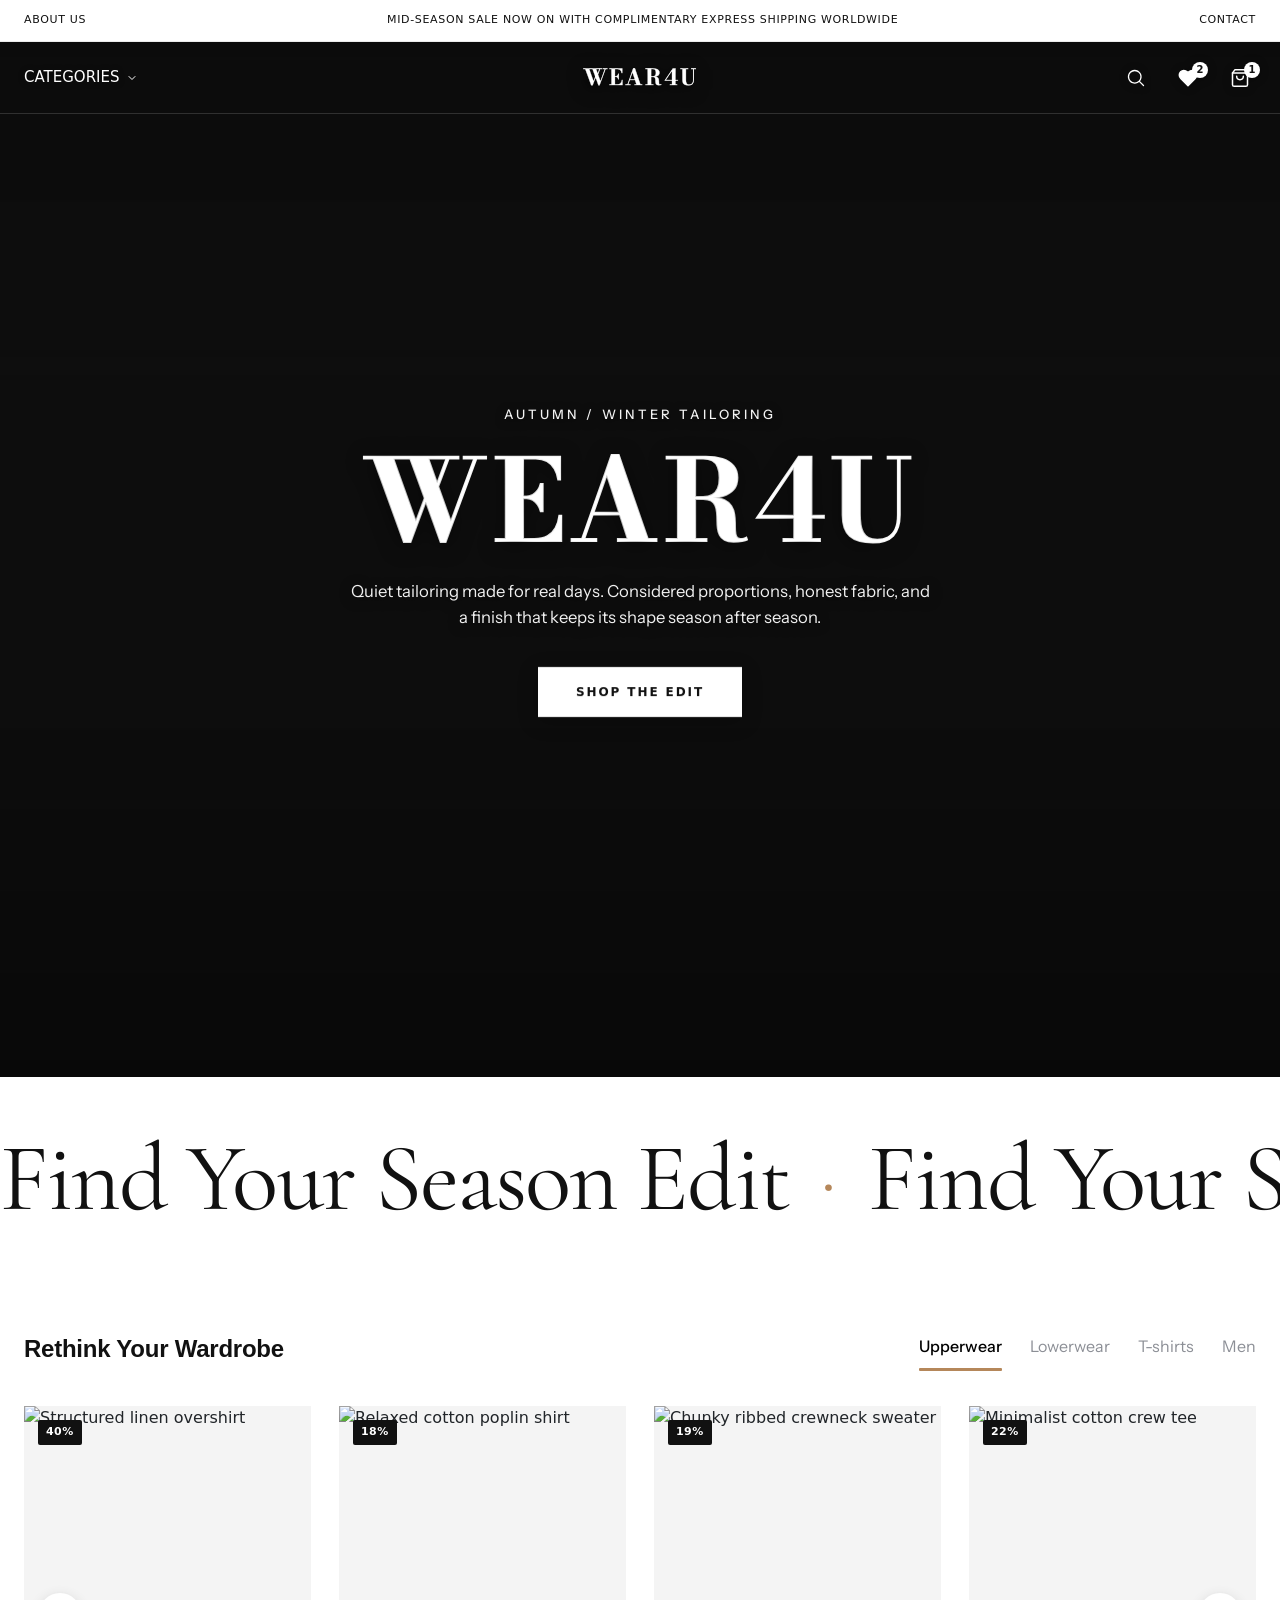
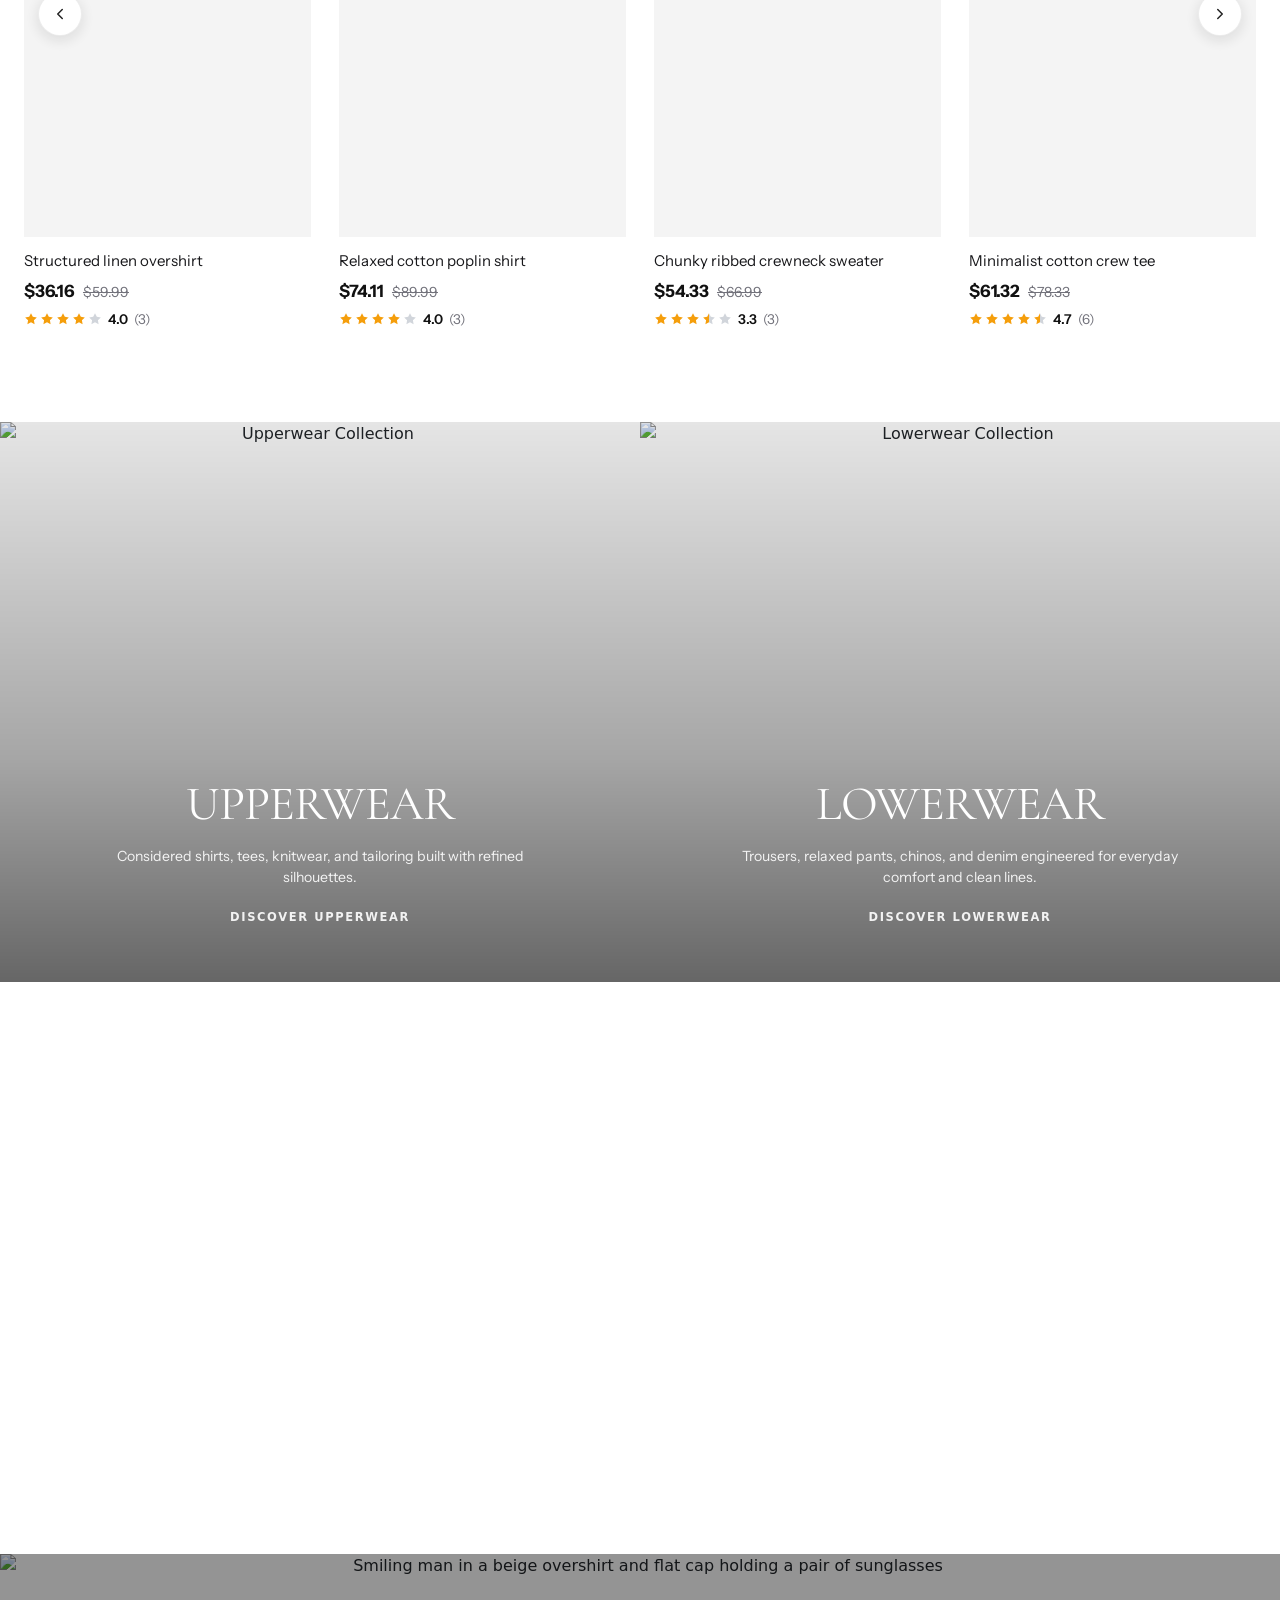
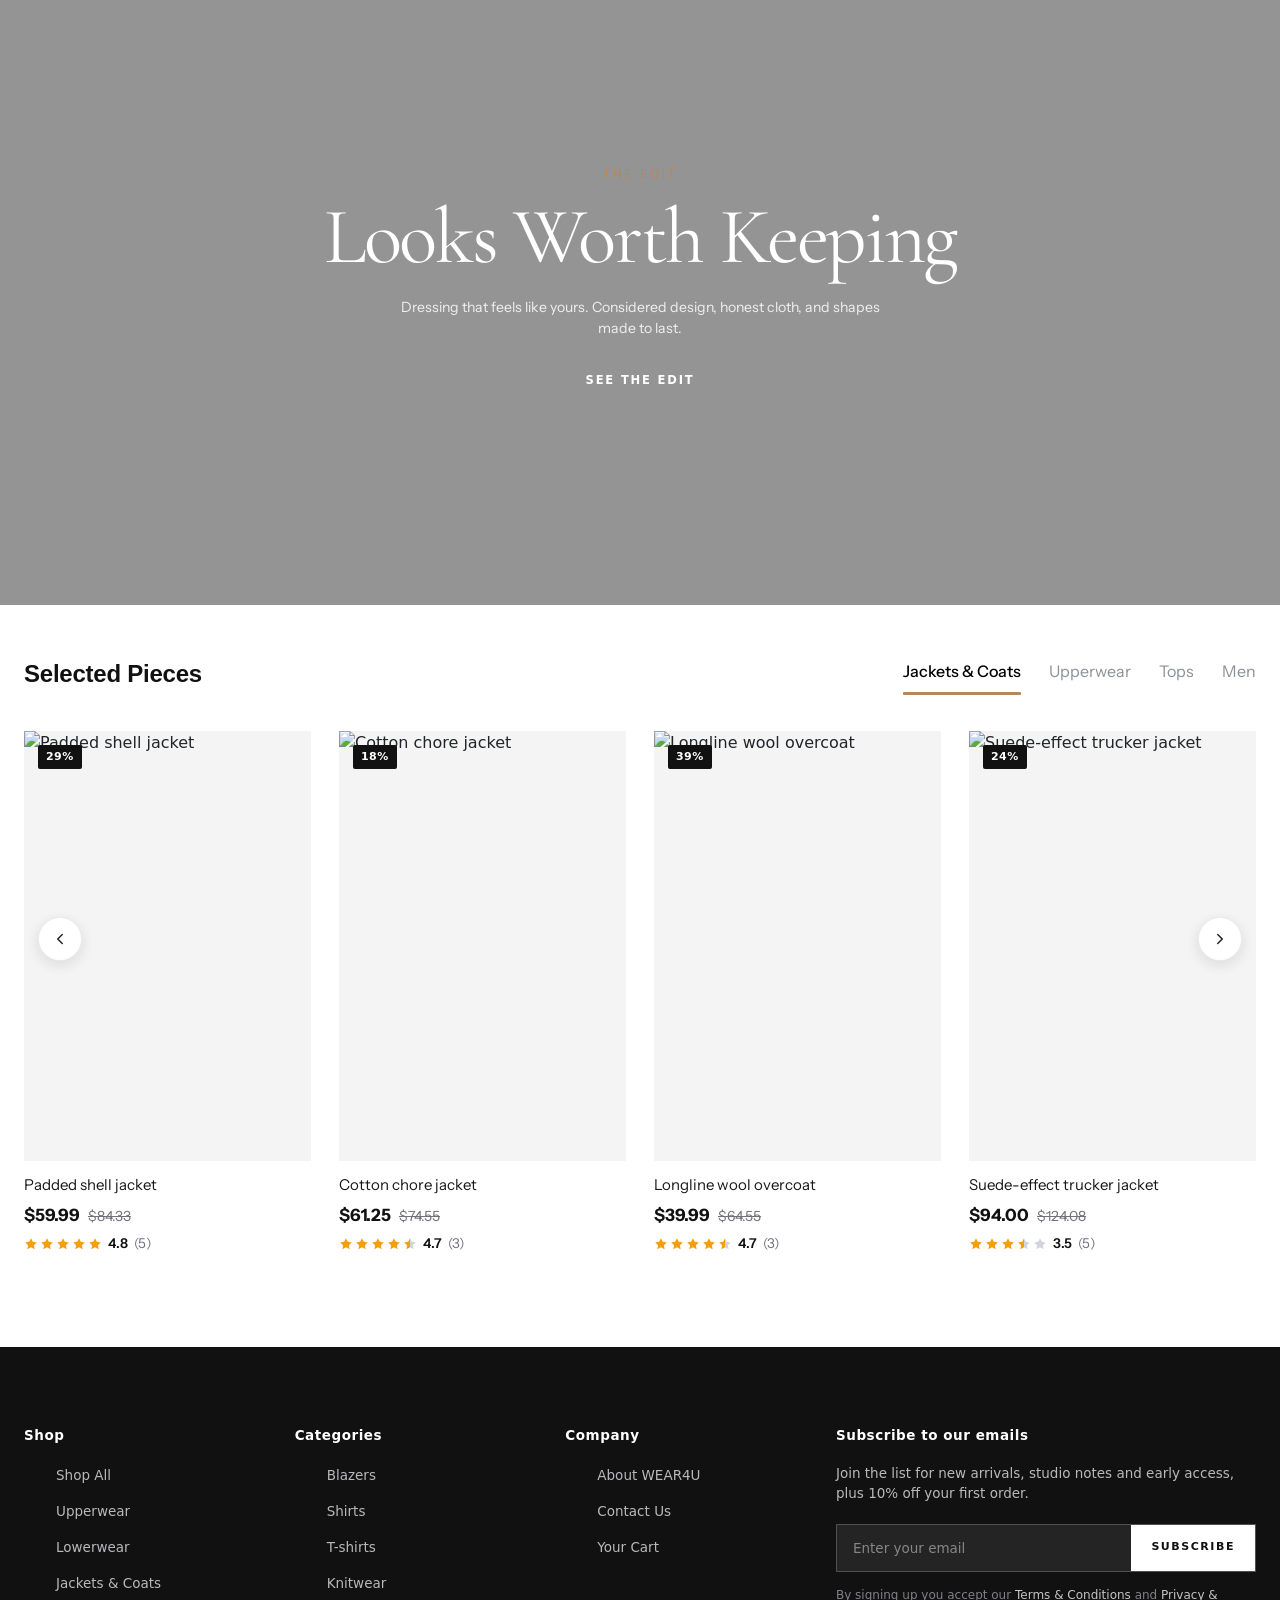
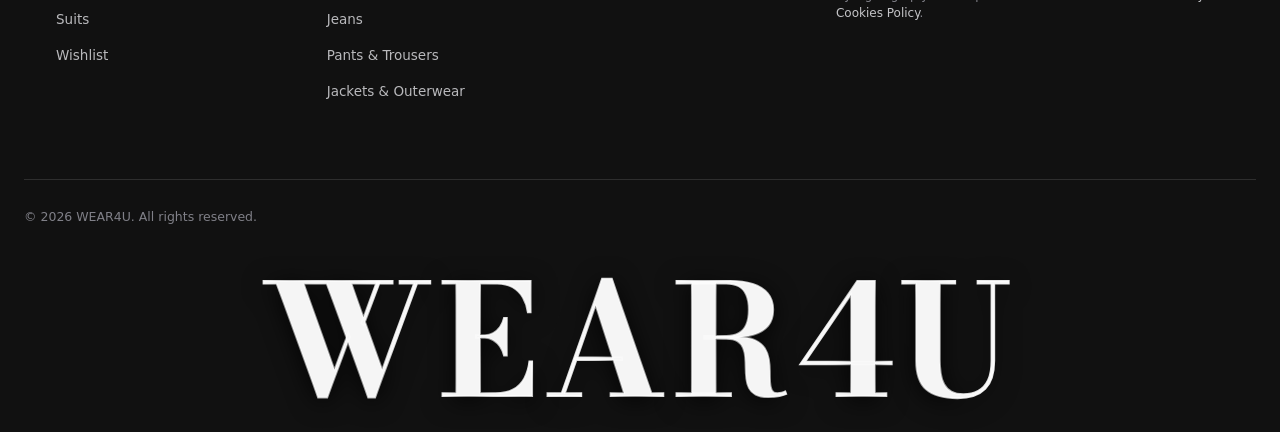
==== commit 5b11e68c: "Add files via upload" ====
--- a/index.html
+++ b/index.html
@@ -11,8 +11,8 @@
     <link rel="preconnect" href="https://fonts.googleapis.com" />
     <link rel="preconnect" href="https://fonts.gstatic.com" crossorigin />
     <link href="https://fonts.googleapis.com/css2?family=Bodoni+Moda:ital,opsz,wght@0,6..96,400..900;1,6..96,400..900&family=Cormorant+Garamond:ital,wght@0,300;0,400;0,500;0,600;0,700;1,300;1,400;1,500;1,600;1,700&family=Instrument+Sans:ital,wght@0,400..700;1,400..700&display=swap" rel="stylesheet" />
-    <script type="module" crossorigin src="/assets/index-Cy7bgdC9.js"></script>
-    <link rel="stylesheet" crossorigin href="/assets/index-Ced-oSlU.css">
+    <script type="module" crossorigin src="./assets/index-Cy7bgdC9.js"></script>
+    <link rel="stylesheet" crossorigin href="./assets/index-Ced-oSlU.css">
   </head>
   <body>
     <div id="root"></div>
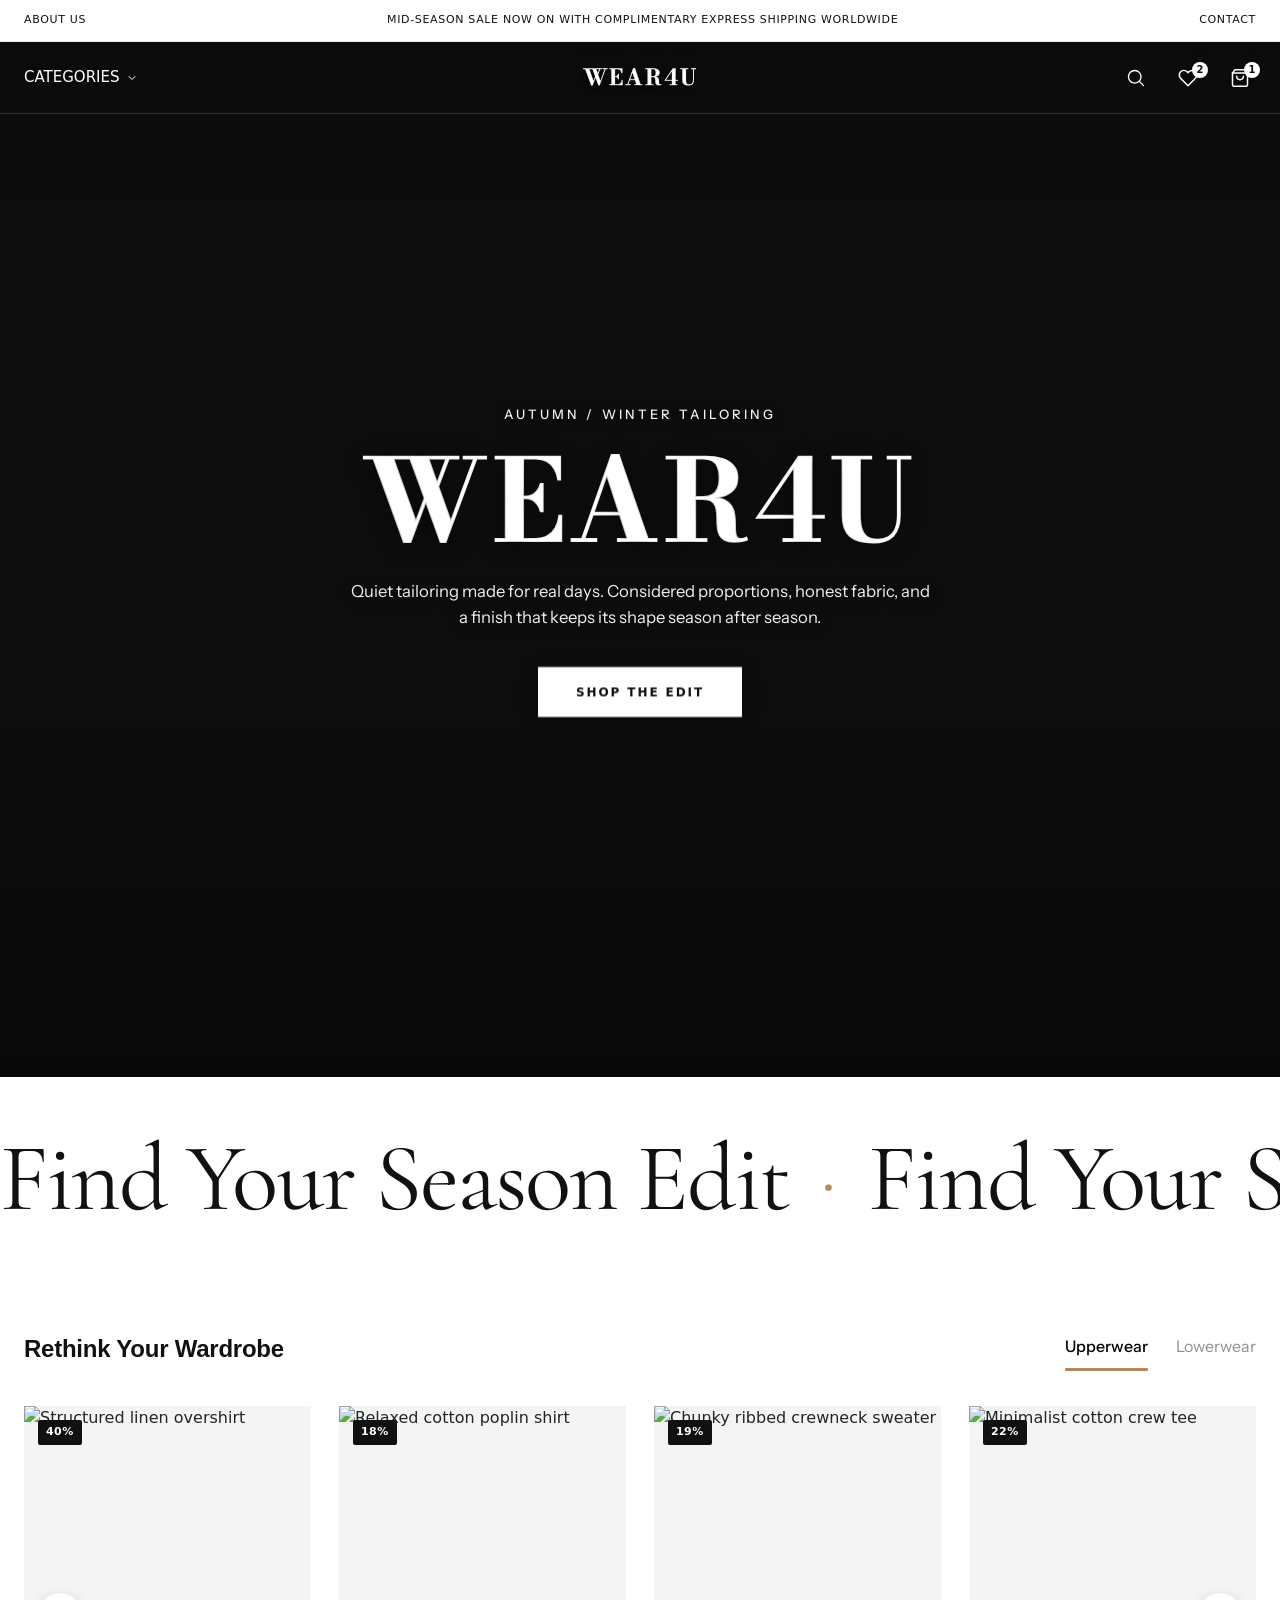
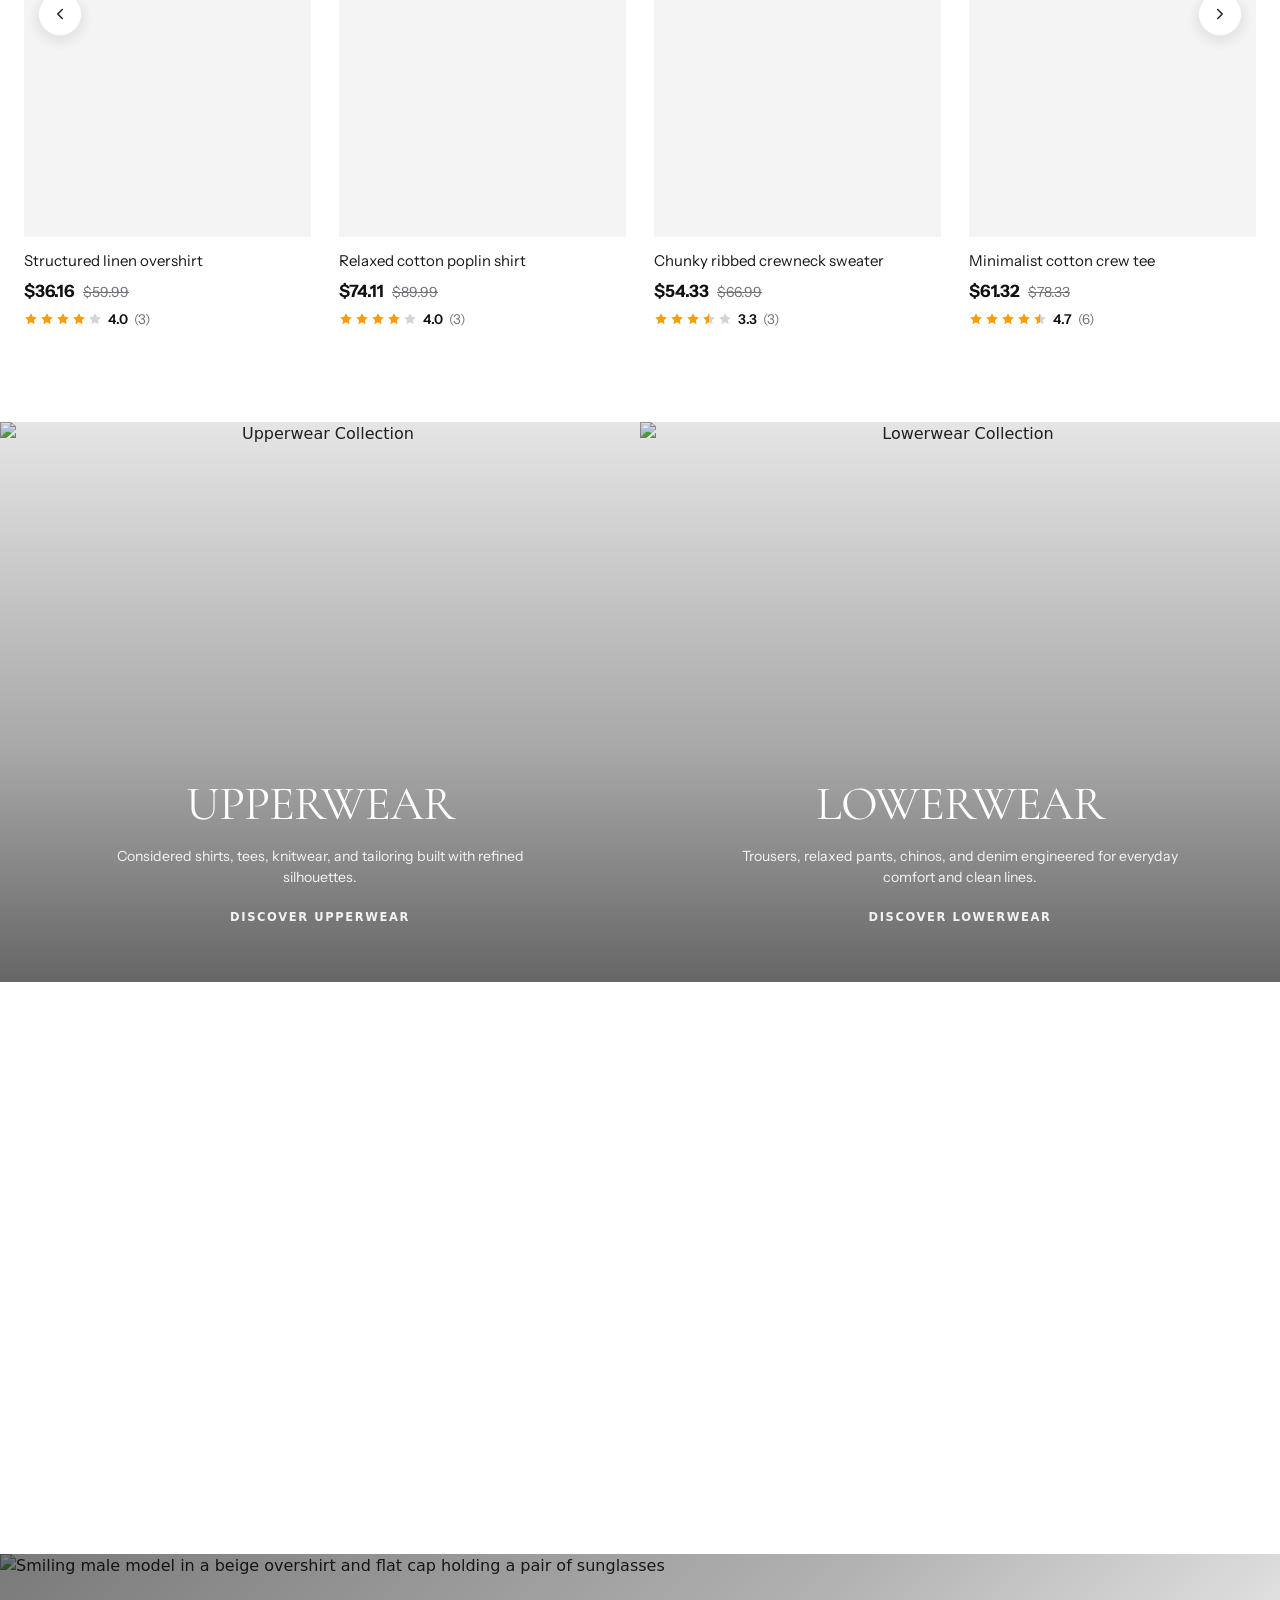
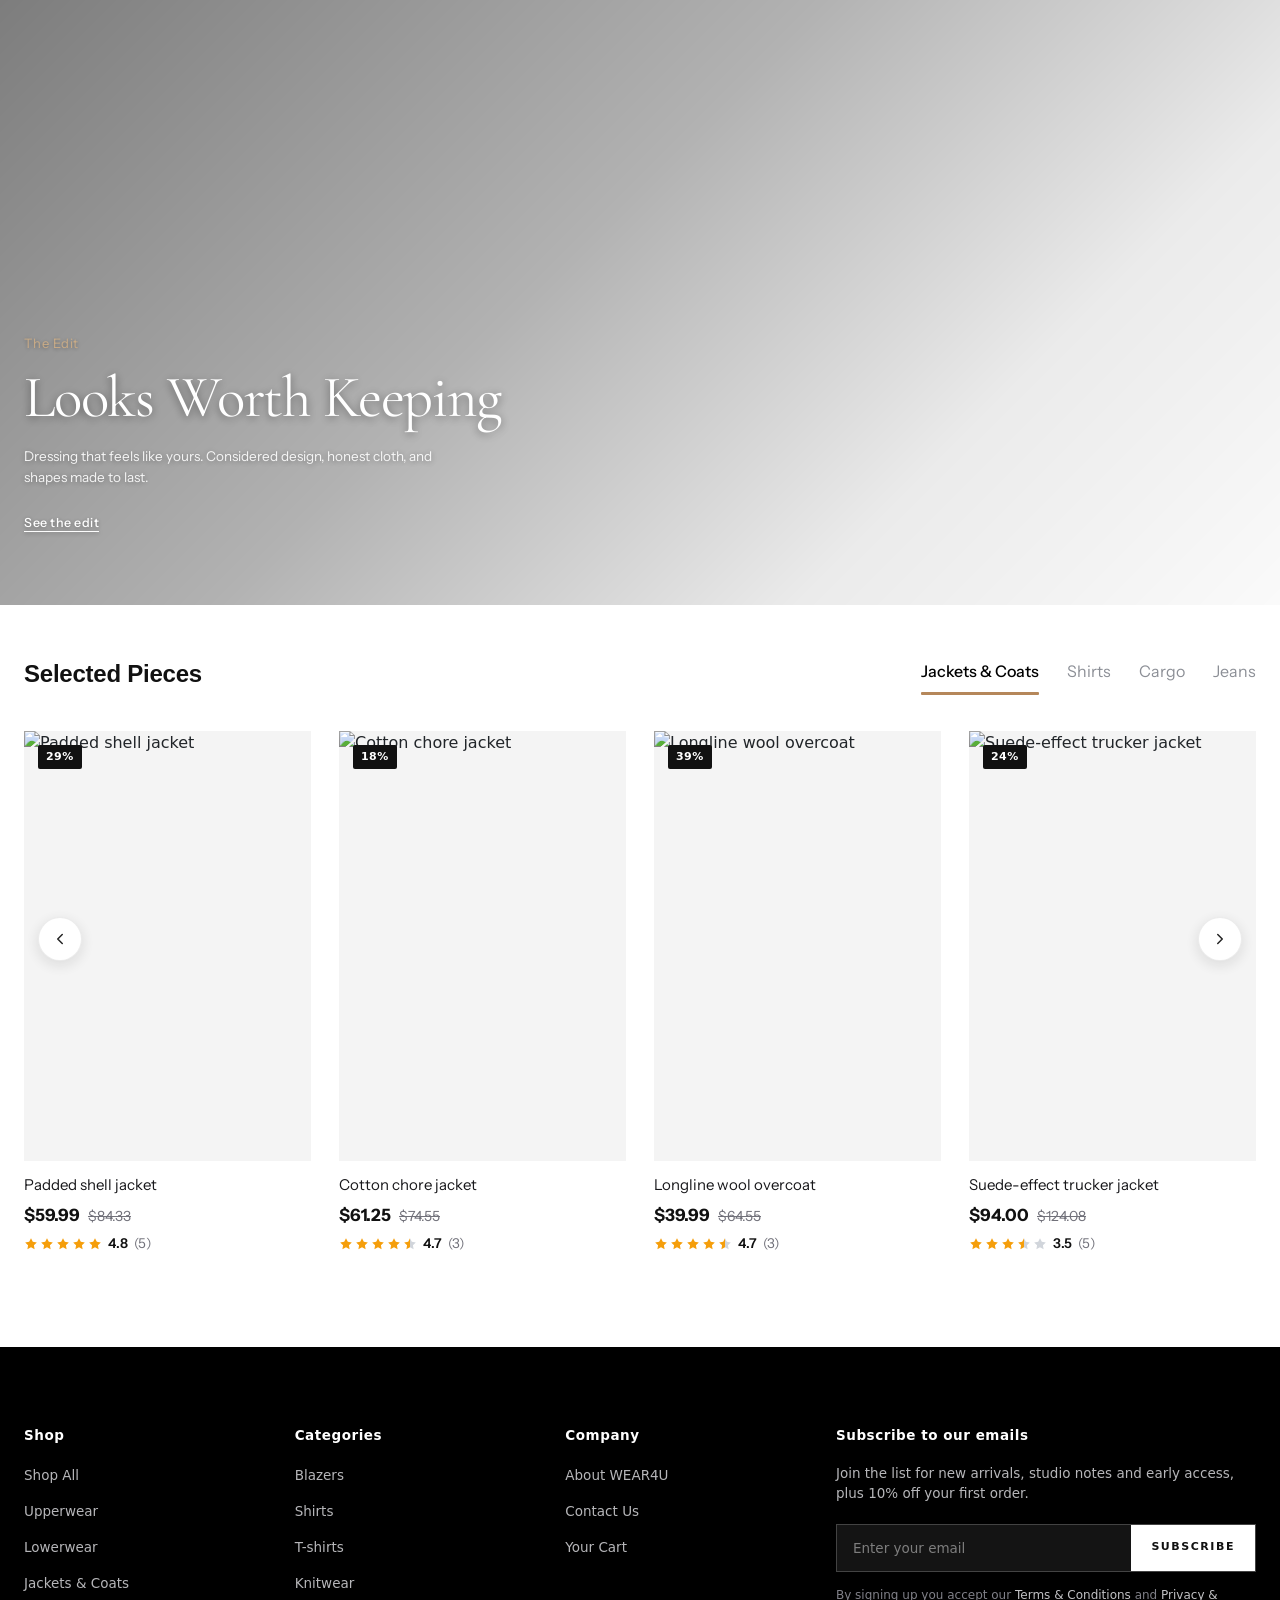
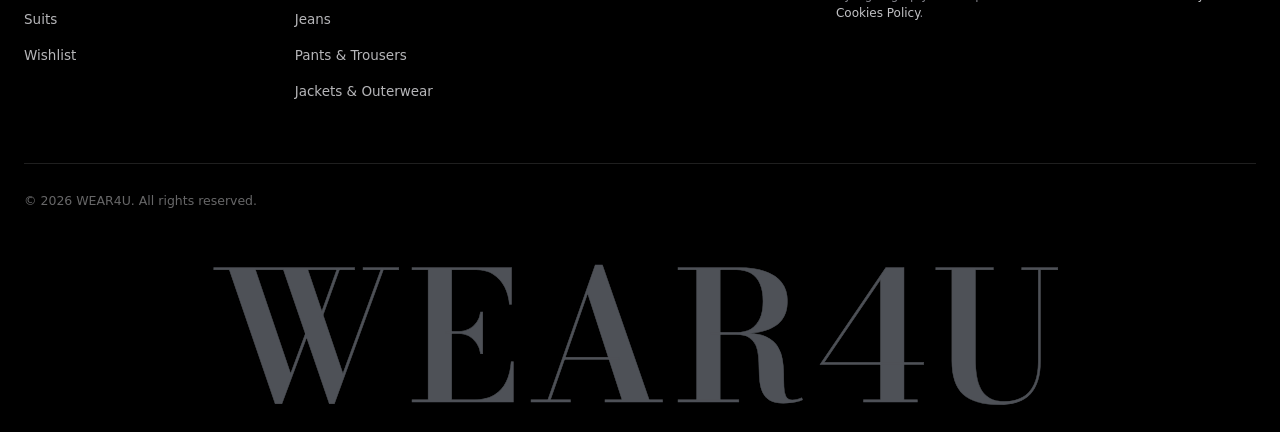
==== commit 80255fa5: "Add files via upload" ====
--- a/index.html
+++ b/index.html
@@ -11,8 +11,8 @@
     <link rel="preconnect" href="https://fonts.googleapis.com" />
     <link rel="preconnect" href="https://fonts.gstatic.com" crossorigin />
     <link href="https://fonts.googleapis.com/css2?family=Bodoni+Moda:ital,opsz,wght@0,6..96,400..900;1,6..96,400..900&family=Cormorant+Garamond:ital,wght@0,300;0,400;0,500;0,600;0,700;1,300;1,400;1,500;1,600;1,700&family=Instrument+Sans:ital,wght@0,400..700;1,400..700&display=swap" rel="stylesheet" />
-    <script type="module" crossorigin src="./assets/index-Cy7bgdC9.js"></script>
-    <link rel="stylesheet" crossorigin href="./assets/index-Ced-oSlU.css">
+    <script type="module" crossorigin src="./assets/index-fKRmVnB5.js"></script>
+    <link rel="stylesheet" crossorigin href="./assets/index-K08bSrMw.css">
   </head>
   <body>
     <div id="root"></div>
--- a/assets/index-K08bSrMw.css
+++ b/assets/index-K08bSrMw.css
@@ -0,0 +1,5 @@
+@charset "UTF-8";.utility-bar{background:#fff!important;color:#111!important;border-bottom:1px solid rgba(0,0,0,.08);height:42px;display:flex;align-items:center;transition:transform .42s cubic-bezier(.22,1,.36,1),opacity .25s ease,height .42s cubic-bezier(.22,1,.36,1);z-index:1030;position:relative}.utility-bar--away{transform:translateY(-100%);opacity:0;pointer-events:none;height:0;overflow:hidden;border-bottom:none}.utility-bar__inner{display:flex;align-items:center;justify-content:space-between;font-size:11px;letter-spacing:.06em;text-transform:uppercase;font-weight:500}.utility-bar .utility-link{color:#111!important;text-decoration:none!important;transition:opacity .2s ease}.utility-bar .utility-link:hover{opacity:.65;text-decoration:none!important}.utility-bar__center{flex:1;text-align:center}.utility-bar .promo-text{margin:0;color:#111;white-space:nowrap;overflow:hidden;text-overflow:ellipsis}.site-header{position:sticky;top:0;width:100%;height:72px;background:transparent!important;margin-bottom:-72px;z-index:1020;border-bottom:1px solid rgba(255,255,255,.15);transition:background .35s ease,backdrop-filter .35s ease,border-color .35s ease,box-shadow .35s ease}.site-header--scrolled,.site-header--menu-open{background:#fff!important;backdrop-filter:none!important;-webkit-backdrop-filter:none!important;border-bottom:1px solid #ebebeb!important;box-shadow:0 4px 20px #00000014}.site-header--scrolled .brand-logo,.site-header--scrolled .brand-logo:visited,.site-header--menu-open .brand-logo,.site-header--menu-open .brand-logo:visited{color:#111!important;text-shadow:none!important;filter:none!important;-webkit-text-stroke:.8px #111111!important}.site-header--scrolled .nav-link,.site-header--scrolled .nav-link:visited,.site-header--menu-open .nav-link,.site-header--menu-open .nav-link:visited{color:#111!important;text-shadow:none!important;filter:none!important}.site-header--scrolled .nav-link .chevron-icon,.site-header--scrolled .nav-link:visited .chevron-icon,.site-header--menu-open .nav-link .chevron-icon,.site-header--menu-open .nav-link:visited .chevron-icon{color:#111!important}.site-header--scrolled .nav-link:hover,.site-header--scrolled .nav-link:visited:hover,.site-header--menu-open .nav-link:hover,.site-header--menu-open .nav-link:visited:hover{color:#111!important;opacity:.7}.site-header--scrolled .action-icon-btn,.site-header--menu-open .action-icon-btn{color:#111!important;filter:none!important}.site-header--scrolled .action-icon-btn svg,.site-header--menu-open .action-icon-btn svg{stroke:#111!important}.site-header--scrolled .action-icon-btn svg[fill=currentColor],.site-header--menu-open .action-icon-btn svg[fill=currentColor]{fill:#111!important}.site-header--scrolled .action-icon-btn:hover,.site-header--menu-open .action-icon-btn:hover{background:#0000000d}.site-header--scrolled .action-icon-btn .counter-badge,.site-header--menu-open .action-icon-btn .counter-badge{background:#111!important;color:#fff!important;border:1px solid #ffffff}.site-header--scrolled .btn-icon,.site-header--menu-open .btn-icon{color:#111!important;filter:none!important}.site-header--scrolled .btn-icon svg,.site-header--menu-open .btn-icon svg{stroke:#111!important}.site-header__inner{height:100%;display:flex;align-items:center;justify-content:space-between;position:relative}.site-header__nav{display:flex;align-items:center;gap:32px;flex:1}.site-header__nav .nav-item{position:relative}.site-header__nav .nav-item .nav-link{font-size:15px;font-weight:500;color:#fff;text-shadow:0 1px 6px rgba(0,0,0,.35);display:flex;align-items:center;gap:6px;padding:8px 0;text-decoration:none!important;transition:opacity .2s ease,color .25s ease}.site-header__nav .nav-item .nav-link:hover{color:#fff;opacity:.8;text-decoration:none!important}.site-header__nav .nav-item--dropdown .chevron-icon{transition:transform .25s ease}.site-header__nav .nav-item--dropdown .chevron-icon.rotate{transform:rotate(180deg)}.site-header .site-mega-menu{position:absolute;top:100%;left:0;width:100%;background:#fff;border-bottom:1px solid #e5e5e5;box-shadow:0 25px 50px -12px #0000001f;padding:44px 0 54px;z-index:1000;animation:megaMenuSlideDown .24s cubic-bezier(.16,1,.3,1)}.site-header .site-mega-menu__inner{display:flex;align-items:flex-start;justify-content:space-between;gap:48px}.site-header .site-mega-menu__inner .mega-menu__columns{display:flex;gap:80px;flex:1}.site-header .site-mega-menu__inner .mega-menu__columns .mega-col{min-width:170px}.site-header .site-mega-menu__inner .mega-menu__columns .mega-col__heading{font-family:Instrument Sans,-apple-system,BlinkMacSystemFont,Segoe UI,Roboto,sans-serif;font-size:13.5px;font-weight:500;color:#8e8e93;margin:0 0 22px;letter-spacing:.02em;cursor:pointer;transition:color .2s ease}.site-header .site-mega-menu__inner .mega-menu__columns .mega-col__heading:hover,.site-header .site-mega-menu__inner .mega-menu__columns .mega-col__heading.active{color:#111}.site-header .site-mega-menu__inner .mega-menu__columns .mega-col__list{list-style:none;padding:0;margin:0;display:flex;flex-direction:column;gap:15px}.site-header .site-mega-menu__inner .mega-menu__columns .mega-col .mega-link{font-family:Instrument Sans,-apple-system,BlinkMacSystemFont,Segoe UI,Roboto,sans-serif;font-size:15px;font-weight:400;color:#18181b;text-decoration:none!important;display:inline-block;transition:color .18s ease,transform .18s ease}.site-header .site-mega-menu__inner .mega-menu__columns .mega-col .mega-link:hover,.site-header .site-mega-menu__inner .mega-menu__columns .mega-col .mega-link.active{color:#b5875a;transform:translate(4px);font-weight:500}.site-header .site-mega-menu__inner .mega-menu__previews{display:flex;gap:20px;flex-shrink:0}.site-header .site-mega-menu__inner .mega-menu__previews .mega-preview-card{position:relative;width:250px;height:330px;overflow:hidden;display:block;text-decoration:none!important;background-color:#f4f4f4;cursor:pointer}.site-header .site-mega-menu__inner .mega-menu__previews .mega-preview-card .preview-card__img-box{position:absolute;top:0;right:0;bottom:0;left:0;width:100%;height:100%}.site-header .site-mega-menu__inner .mega-menu__previews .mega-preview-card .preview-card__img-box .preview-card__img{width:100%;height:100%;object-fit:cover;object-position:center 25%;transition:transform .6s cubic-bezier(.25,1,.5,1);animation:previewCrossFade .35s ease-out}.site-header .site-mega-menu__inner .mega-menu__previews .mega-preview-card .preview-card__img-box .preview-card__overlay{position:absolute;top:0;right:0;bottom:0;left:0;background:linear-gradient(180deg,#0000 45%,#000000b8)}.site-header .site-mega-menu__inner .mega-menu__previews .mega-preview-card:hover .preview-card__img{transform:scale(1.05)}.site-header .site-mega-menu__inner .mega-menu__previews .mega-preview-card .preview-card__content{position:absolute;bottom:22px;left:20px;right:20px;z-index:2;display:flex;flex-direction:column;gap:4px}.site-header .site-mega-menu__inner .mega-menu__previews .mega-preview-card .preview-card__content .preview-card__title{font-family:Instrument Sans,-apple-system,BlinkMacSystemFont,Segoe UI,Roboto,sans-serif;font-size:13.5px;font-weight:700;color:#fff;letter-spacing:.08em;text-transform:uppercase;text-shadow:0 1px 4px rgba(0,0,0,.5)}.site-header .site-mega-menu__inner .mega-menu__previews .mega-preview-card .preview-card__content .preview-card__cta{font-family:Instrument Sans,-apple-system,BlinkMacSystemFont,Segoe UI,Roboto,sans-serif;font-size:11px;font-weight:600;color:#ffffffe6;letter-spacing:.12em;text-transform:uppercase;text-decoration:underline;text-underline-offset:4px}.site-header__brand{position:absolute;left:50%;transform:translate(-50%);text-align:center}.site-header__brand .brand-logo{font-family:Bodoni Moda,Didot,Bodoni MT,serif;font-size:22px;font-weight:700;letter-spacing:.08em;color:#fff;font-optical-sizing:none;font-variation-settings:"opsz" 10,"wght" 700;-webkit-text-stroke:.5px currentColor;paint-order:stroke fill;text-shadow:0 2px 8px rgba(0,0,0,.9),0 4px 18px rgba(0,0,0,.65);display:inline-block;text-transform:uppercase;text-decoration:none!important;transition:color .3s ease,text-shadow .3s ease,opacity .2s ease}.site-header__brand .brand-logo:hover{opacity:.85}.site-header__actions{display:flex;align-items:center;justify-content:flex-end;gap:20px;flex:1}.site-header__actions .action-icon-btn{position:relative;display:flex;align-items:center;justify-content:center;color:#fff;filter:drop-shadow(0 1px 4px rgba(0,0,0,.35));padding:6px;text-decoration:none!important;transition:color .3s ease,filter .3s ease,opacity .2s ease,transform .2s ease}.site-header__actions .action-icon-btn:hover{opacity:.75;transform:scale(1.06);text-decoration:none!important}.site-header__actions .action-icon-btn .counter-badge{position:absolute;top:0;right:-4px;min-width:16px;height:16px;padding:0 3px;border-radius:8px;background:#fff;color:#111;font-size:10px;font-weight:700;display:flex;align-items:center;justify-content:center;transition:background .3s ease,color .3s ease}.site-header__mobile-menu .btn-icon{color:#fff;filter:drop-shadow(0 1px 4px rgba(0,0,0,.35));padding:6px;text-decoration:none!important;transition:color .3s ease,filter .3s ease}.mobile-drawer-overlay{position:fixed;top:0;right:0;bottom:0;left:0;background:#000000a6;-webkit-backdrop-filter:blur(4px);backdrop-filter:blur(4px);z-index:1040;animation:fadeIn .25s ease}.mobile-drawer-panel{position:fixed;top:0;left:0;bottom:0;width:82%;max-width:360px;background:#111;color:#fff;z-index:1050;display:flex;flex-direction:column;padding:28px 24px;box-shadow:10px 0 30px #0000004d;animation:slideDrawerLeft .3s cubic-bezier(.22,1,.36,1)}.mobile-drawer-header{display:flex;align-items:center;justify-content:space-between;margin-bottom:36px}.mobile-drawer-header .drawer-brand{font-family:Bodoni Moda,Didot,Bodoni MT,serif;font-size:20px;font-weight:700;letter-spacing:.08em;color:#fff;font-optical-sizing:none;font-variation-settings:"opsz" 10,"wght" 700;-webkit-text-stroke:.5px currentColor;paint-order:stroke fill;text-shadow:0 2px 8px rgba(0,0,0,.4);text-decoration:none!important}.mobile-drawer-header .drawer-close-btn{width:32px;height:32px;display:flex;align-items:center;justify-content:center;color:#fff;text-decoration:none!important}.mobile-drawer-nav{display:flex;flex-direction:column;gap:18px;flex:1}.mobile-drawer-nav .drawer-nav-link{font-size:17px;font-weight:500;color:#fff!important;padding-bottom:6px;border-bottom:1px solid rgba(255,255,255,.1);text-decoration:none!important}.mobile-drawer-nav .drawer-nav-link:hover{color:#b5875a!important;text-decoration:none!important}.mobile-drawer-footer{border-top:1px solid rgba(255,255,255,.12);padding-top:20px}.mobile-drawer-footer .footer-promo{font-size:12.5px;color:#ffffffb3;line-height:1.5;margin-bottom:12px}.mobile-drawer-footer .footer-copyright{font-size:11px;color:#ffffff73;display:block}@keyframes slideDrawerLeft{0%{transform:translate(-100%)}to{transform:translate(0)}}@keyframes megaMenuSlideDown{0%{opacity:0;transform:translateY(-8px)}to{opacity:1;transform:translateY(0)}}@keyframes previewCrossFade{0%{opacity:.35;transform:scale(1.03)}to{opacity:1;transform:scale(1)}}.site-footer{background:#000;color:#fff;padding-top:80px;padding-bottom:0;position:relative;overflow:hidden}.site-footer__grid{display:flex;flex-wrap:wrap;justify-content:space-between;gap:40px 24px;padding-bottom:60px;border-bottom:1px solid rgba(255,255,255,.12)}@media (max-width: 991px){.site-footer__grid{display:grid;grid-template-columns:repeat(2,1fr)}}@media (max-width: 576px){.site-footer__grid{grid-template-columns:1fr}}.site-footer .footer-col{flex:1 1 160px;max-width:190px}@media (max-width: 991px){.site-footer .footer-col{max-width:100%}}.site-footer .footer-col--newsletter{flex:0 0 420px;max-width:420px}@media (max-width: 991px){.site-footer .footer-col--newsletter{flex:1 1 100%;max-width:100%;grid-column:1/-1}}.site-footer .footer-col__title{font-size:13.5px;font-weight:600;letter-spacing:.04em;margin:0 0 20px;padding:0;color:#fff;text-align:left}.site-footer .footer-col__links{list-style:none!important;padding:0!important;margin:0!important;display:flex;flex-direction:column;gap:12px;text-align:left}.site-footer .footer-col__links li{list-style:none!important;padding:0!important;margin:0!important;text-align:left}.site-footer .footer-col__links li a,.site-footer .footer-col__links li .footer-btn-link{display:inline-block;font-size:13.5px;color:#e4e4e7cc;text-decoration:none!important;transition:color .2s ease;background:none;border:none;padding:0!important;margin:0!important;text-align:left;cursor:pointer}.site-footer .footer-col__links li a:hover,.site-footer .footer-col__links li .footer-btn-link:hover{color:#fff;text-decoration:none!important}.site-footer .newsletter-copy{font-size:13.5px;line-height:1.5;color:#e4e4e7cc;margin-bottom:20px}.site-footer .newsletter-form{margin-bottom:14px}.site-footer .newsletter-form .input-group-custom{display:flex;background:#ffffff14;border:1px solid rgba(255,255,255,.2);transition:border-color .2s ease}.site-footer .newsletter-form .input-group-custom:focus-within{border-color:#fff}.site-footer .newsletter-form .input-group-custom input{flex:1;background:transparent;border:none;outline:none;padding:13px 16px;color:#fff;font-size:13.5px;font-family:inherit}.site-footer .newsletter-form .input-group-custom input::placeholder{color:#ffffff73}.site-footer .newsletter-form .input-group-custom .btn-subscribe{background:#fff;color:#111;font-size:11px;font-weight:600;letter-spacing:.14em;text-transform:uppercase;padding:0 20px;transition:background .2s ease}.site-footer .newsletter-form .input-group-custom .btn-subscribe:hover{background:#e5e5e5}.site-footer .privacy-note{font-size:12px;line-height:1.5;color:#808088}.site-footer .privacy-note a{color:#e4e4e7d9;text-decoration:none!important}.site-footer .privacy-note a:hover{color:#fff;text-decoration:none!important}.site-footer__bottom{display:flex;align-items:center;justify-content:space-between;padding-top:28px;padding-bottom:24px;flex-wrap:wrap;gap:16px}.site-footer__bottom .copyright-text{font-size:12.5px;color:#e4e4e773;margin:0}.site-footer__wordmark{width:100%;overflow:hidden;text-align:center;padding:20px 24px 12px;margin:0;-webkit-user-select:none;user-select:none;pointer-events:none;display:flex;justify-content:center;align-items:center;box-sizing:border-box}.site-footer__wordmark span{display:inline-block;max-width:100%;font-family:Bodoni Moda,Didot,Bodoni MT,serif;font-size:clamp(42px,14vw,220px);font-weight:600;letter-spacing:.04em;line-height:.92;color:#4e5157;font-optical-sizing:auto;font-variation-settings:"opsz" 18,"wght" 600;-webkit-text-stroke:.5px currentColor;text-shadow:none;white-space:nowrap;text-align:center;text-transform:uppercase}@font-face{font-family:swiper-icons;src:url(data:application/font-woff;charset=utf-8;base64,\ [base64]//wADZ2x5ZgAAAywAAADMAAAD2MHtryVoZWFkAAABbAAAADAAAAA2E2+eoWhoZWEAAAGcAAAAHwAAACQC9gDzaG10eAAAAigAAAAZAAAArgJkABFsb2NhAAAC0AAAAFoAAABaFQAUGG1heHAAAAG8AAAAHwAAACAAcABAbmFtZQAAA/gAAAE5AAACXvFdBwlwb3N0AAAFNAAAAGIAAACE5s74hXjaY2BkYGAAYpf5Hu/j+W2+MnAzMYDAzaX6QjD6/4//Bxj5GA8AuRwMYGkAPywL13jaY2BkYGA88P8Agx4j+/8fQDYfA1AEBWgDAIB2BOoAeNpjYGRgYNBh4GdgYgABEMnIABJzYNADCQAACWgAsQB42mNgYfzCOIGBlYGB0YcxjYGBwR1Kf2WQZGhhYGBiYGVmgAFGBiQQkOaawtDAoMBQxXjg/wEGPcYDDA4wNUA2CCgwsAAAO4EL6gAAeNpj2M0gyAACqxgGNWBkZ2D4/wMA+xkDdgAAAHjaY2BgYGaAYBkGRgYQiAHyGMF8FgYHIM3DwMHABGQrMOgyWDLEM1T9/w8UBfEMgLzE////P/5//f/V/xv+r4eaAAeMbAxwIUYmIMHEgKYAYjUcsDAwsLKxc3BycfPw8jEQA/[base64]/uznmfPFBNODM2K7MTQ45YEAZqGP81AmGGcF3iPqOop0r1SPTaTbVkfUe4HXj97wYE+yNwWYxwWu4v1ugWHgo3S1XdZEVqWM7ET0cfnLGxWfkgR42o2PvWrDMBSFj/IHLaF0zKjRgdiVMwScNRAoWUoH78Y2icB/yIY09An6AH2Bdu/UB+yxopYshQiEvnvu0dURgDt8QeC8PDw7Fpji3fEA4z/PEJ6YOB5hKh4dj3EvXhxPqH/SKUY3rJ7srZ4FZnh1PMAtPhwP6fl2PMJMPDgeQ4rY8YT6Gzao0eAEA409DuggmTnFnOcSCiEiLMgxCiTI6Cq5DZUd3Qmp10vO0LaLTd2cjN4fOumlc7lUYbSQcZFkutRG7g6JKZKy0RmdLY680CDnEJ+UMkpFFe1RN7nxdVpXrC4aTtnaurOnYercZg2YVmLN/d/gczfEimrE/fs/bOuq29Zmn8tloORaXgZgGa78yO9/cnXm2BpaGvq25Dv9S4E9+5SIc9PqupJKhYFSSl47+Qcr1mYNAAAAeNptw0cKwkAAAMDZJA8Q7OUJvkLsPfZ6zFVERPy8qHh2YER+3i/BP83vIBLLySsoKimrqKqpa2hp6+jq6RsYGhmbmJqZSy0sraxtbO3sHRydnEMU4uR6yx7JJXveP7WrDycAAAAAAAH//wACeNpjYGRgYOABYhkgZgJCZgZNBkYGLQZtIJsFLMYAAAw3ALgAeNolizEKgDAQBCchRbC2sFER0YD6qVQiBCv/H9ezGI6Z5XBAw8CBK/m5iQQVauVbXLnOrMZv2oLdKFa8Pjuru2hJzGabmOSLzNMzvutpB3N42mNgZGBg4GKQYzBhYMxJLMlj4GBgAYow/P/PAJJhLM6sSoWKfWCAAwDAjgbRAAB42mNgYGBkAIIbCZo5IPrmUn0hGA0AO8EFTQAA);font-weight:400;font-style:normal}:root{--swiper-theme-color: #007aff}:host{position:relative;display:block;margin-left:auto;margin-right:auto;z-index:1}.swiper{margin-left:auto;margin-right:auto;position:relative;overflow:hidden;list-style:none;padding:0;z-index:1;display:block}.swiper-vertical>.swiper-wrapper{flex-direction:column}.swiper-wrapper{position:relative;width:100%;height:100%;z-index:1;display:flex;transition-property:transform;transition-timing-function:var(--swiper-wrapper-transition-timing-function, initial);box-sizing:content-box}.swiper-android .swiper-slide,.swiper-ios .swiper-slide,.swiper-wrapper{transform:translateZ(0)}.swiper-horizontal{touch-action:pan-y}.swiper-vertical{touch-action:pan-x}.swiper-slide{flex-shrink:0;width:100%;height:100%;position:relative;transition-property:transform;display:block}.swiper-slide-invisible-blank{visibility:hidden}.swiper-autoheight,.swiper-autoheight .swiper-slide{height:auto}.swiper-autoheight .swiper-wrapper{align-items:flex-start;transition-property:transform,height}.swiper-backface-hidden .swiper-slide{transform:translateZ(0);-webkit-backface-visibility:hidden;backface-visibility:hidden}.swiper-3d.swiper-css-mode .swiper-wrapper{perspective:1200px}.swiper-3d .swiper-wrapper{transform-style:preserve-3d}.swiper-3d{perspective:1200px}.swiper-3d .swiper-slide,.swiper-3d .swiper-cube-shadow{transform-style:preserve-3d}.swiper-css-mode>.swiper-wrapper{overflow:auto;scrollbar-width:none;-ms-overflow-style:none}.swiper-css-mode>.swiper-wrapper::-webkit-scrollbar{display:none}.swiper-css-mode>.swiper-wrapper>.swiper-slide{scroll-snap-align:start start}.swiper-css-mode.swiper-horizontal>.swiper-wrapper{scroll-snap-type:x mandatory}.swiper-css-mode.swiper-vertical>.swiper-wrapper{scroll-snap-type:y mandatory}.swiper-css-mode.swiper-free-mode>.swiper-wrapper{scroll-snap-type:none}.swiper-css-mode.swiper-free-mode>.swiper-wrapper>.swiper-slide{scroll-snap-align:none}.swiper-css-mode.swiper-centered>.swiper-wrapper:before{content:"";flex-shrink:0;order:9999}.swiper-css-mode.swiper-centered>.swiper-wrapper>.swiper-slide{scroll-snap-align:center center;scroll-snap-stop:always}.swiper-css-mode.swiper-centered.swiper-horizontal>.swiper-wrapper>.swiper-slide:first-child{margin-inline-start:var(--swiper-centered-offset-before)}.swiper-css-mode.swiper-centered.swiper-horizontal>.swiper-wrapper:before{height:100%;min-height:1px;width:var(--swiper-centered-offset-after)}.swiper-css-mode.swiper-centered.swiper-vertical>.swiper-wrapper>.swiper-slide:first-child{margin-block-start:var(--swiper-centered-offset-before)}.swiper-css-mode.swiper-centered.swiper-vertical>.swiper-wrapper:before{width:100%;min-width:1px;height:var(--swiper-centered-offset-after)}.swiper-3d .swiper-slide-shadow,.swiper-3d .swiper-slide-shadow-left,.swiper-3d .swiper-slide-shadow-right,.swiper-3d .swiper-slide-shadow-top,.swiper-3d .swiper-slide-shadow-bottom{position:absolute;left:0;top:0;width:100%;height:100%;pointer-events:none;z-index:10}.swiper-3d .swiper-slide-shadow{background:#00000026}.swiper-3d .swiper-slide-shadow-left{background-image:linear-gradient(to left,#00000080,#0000)}.swiper-3d .swiper-slide-shadow-right{background-image:linear-gradient(to right,#00000080,#0000)}.swiper-3d .swiper-slide-shadow-top{background-image:linear-gradient(to top,#00000080,#0000)}.swiper-3d .swiper-slide-shadow-bottom{background-image:linear-gradient(to bottom,#00000080,#0000)}.swiper-lazy-preloader{width:42px;height:42px;position:absolute;left:50%;top:50%;margin-left:-21px;margin-top:-21px;z-index:10;transform-origin:50%;box-sizing:border-box;border:4px solid var(--swiper-preloader-color, var(--swiper-theme-color));border-radius:50%;border-top-color:transparent}.swiper:not(.swiper-watch-progress) .swiper-lazy-preloader,.swiper-watch-progress .swiper-slide-visible .swiper-lazy-preloader{animation:swiper-preloader-spin 1s infinite linear}.swiper-lazy-preloader-white{--swiper-preloader-color: #fff}.swiper-lazy-preloader-black{--swiper-preloader-color: #000}@keyframes swiper-preloader-spin{0%{transform:rotate(0)}to{transform:rotate(360deg)}}.swiper-fade.swiper-free-mode .swiper-slide{transition-timing-function:ease-out}.swiper-fade .swiper-slide{pointer-events:none;transition-property:opacity}.swiper-fade .swiper-slide .swiper-slide{pointer-events:none}.swiper-fade .swiper-slide-active,.swiper-fade .swiper-slide-active .swiper-slide-active{pointer-events:auto}.hero-section{position:relative;min-height:115vh;display:flex;align-items:center;justify-content:center;text-align:center;overflow:hidden;padding:112px 0 110px}@media (max-width: 991px){.hero-section{min-height:100vh}}@media (max-width: 768px){.hero-section{min-height:90vh;padding:102px 0 90px}}.hero-slider-wrapper{position:absolute;top:-25%;left:0;width:100%;height:140%;z-index:0;will-change:transform}.hero-slider-wrapper .hero-swiper{width:100%;height:100%}.hero-slider-wrapper .hero-slide{width:100%;height:100%;overflow:hidden;position:relative;background-color:#121212}.hero-slider-wrapper .hero-slide-img{width:100%;height:100%;object-fit:cover;object-position:center 28%;transform:scale(1);transition:transform 6.5s cubic-bezier(.25,1,.5,1);will-change:transform}@media (max-width: 768px){.hero-slider-wrapper .hero-slide-img{object-position:center 20%}}.hero-slider-wrapper .swiper-slide-active .hero-slide-img{transform:scale(1.07)}.hero-slider-wrapper .hero-overlay{position:absolute;top:0;right:0;bottom:0;left:0;z-index:2;pointer-events:none;background:linear-gradient(180deg,#00000070,#00000038 40%,#00000047 65%,#0000009e)}.hero-content{position:relative;z-index:3;color:#fff;max-width:860px;margin:0 auto;display:flex;flex-direction:column;align-items:center;will-change:transform,opacity;pointer-events:auto}.hero-eyebrow{font-family:Instrument Sans,-apple-system,BlinkMacSystemFont,Segoe UI,Roboto,sans-serif;font-size:13px;font-weight:500;letter-spacing:.24em;text-transform:uppercase;color:#fffffff2;margin-bottom:22px;display:inline-block;text-shadow:0 2px 10px rgba(0,0,0,.7);transition:opacity .4s ease}.hero-wordmark{font-family:Bodoni Moda,Didot,Bodoni MT,serif;font-size:clamp(52px,8.8vw,136px);font-weight:700;letter-spacing:.04em;line-height:.95;color:#fff;margin:0 0 24px;text-transform:uppercase;font-optical-sizing:none;font-variation-settings:"opsz" 12,"wght" 700;-webkit-text-stroke:1.8px currentColor;paint-order:stroke fill;text-shadow:0 4px 20px rgba(0,0,0,.5)}.hero-copy{font-family:Instrument Sans,-apple-system,BlinkMacSystemFont,Segoe UI,Roboto,sans-serif;font-size:clamp(15px,1.3vw,18px);line-height:1.6;color:#fffffff0;max-width:580px;margin:0 auto 36px;font-weight:400;text-shadow:0 2px 12px rgba(0,0,0,.65)}.hero-btn-box .hero-btn{display:inline-block;background:#fff;color:#111;font-size:12px;font-weight:600;letter-spacing:.16em;text-transform:uppercase;padding:16px 38px;border-radius:0;text-decoration:none!important;box-shadow:0 4px 20px #00000040;transition:background .25s ease,color .25s ease,transform .25s ease,box-shadow .25s ease}.hero-btn-box .hero-btn:hover{background:#111;color:#fff;transform:translateY(-2px);box-shadow:0 8px 24px #0006;text-decoration:none!important}.hero-slider-controls{position:absolute;bottom:34px;left:50%;transform:translate(-50%);z-index:5;display:flex;align-items:center;gap:14px;background:#00000059;backdrop-filter:blur(12px);-webkit-backdrop-filter:blur(12px);padding:8px 18px;border-radius:40px;border:1px solid rgba(255,255,255,.15);box-shadow:0 10px 30px #0000004d;pointer-events:auto}@media (max-width: 768px){.hero-slider-controls{bottom:24px;gap:10px;padding:6px 14px}}.hero-slider-controls .hero-nav-btn{background:none;border:none;color:#ffffffd9;width:28px;height:28px;border-radius:50%;display:flex;align-items:center;justify-content:center;cursor:pointer;transition:background .2s ease,color .2s ease,transform .2s ease}.hero-slider-controls .hero-nav-btn:hover{background:#fff3;color:#fff;transform:scale(1.1)}.hero-slider-controls .hero-pagination-dashes{display:flex;align-items:center;gap:8px}.hero-slider-controls .hero-pagination-dashes .dash-pill{background:none;border:none;padding:6px 0;cursor:pointer}.hero-slider-controls .hero-pagination-dashes .dash-pill .dash-fill{display:block;width:18px;height:3px;border-radius:2px;background:#ffffff59;transition:width .35s ease,background-color .35s ease}.hero-slider-controls .hero-pagination-dashes .dash-pill.active .dash-fill{width:38px;background:#fff}.hero-slider-controls .hero-pagination-dashes .dash-pill:hover:not(.active) .dash-fill{background:#ffffffb3}.hero-slider-controls .hero-slide-counter{font-family:Instrument Sans,-apple-system,BlinkMacSystemFont,Segoe UI,Roboto,sans-serif;font-size:11px;font-weight:500;letter-spacing:.12em;color:#ffffffd9;margin-left:6px;white-space:nowrap;border-left:1px solid rgba(255,255,255,.2);padding-left:12px}.ticker-section{width:100%;overflow:hidden;-webkit-user-select:none;user-select:none;padding:44px 0;background:#fff}.ticker-section.ticker-summer{padding:40px 0;border-top:1px solid rgba(0,0,0,.05);border-bottom:1px solid rgba(0,0,0,.05)}.ticker-section.ticker-summer .ticker-text{font-size:clamp(38px,5.2vw,76px);letter-spacing:-.01em}.ticker-section.ticker-summer .ticker-sep{display:inline-block;width:6px;height:6px;border-radius:50%;background:#111;margin:0 28px;vertical-align:middle}.ticker-section .ticker-track{display:flex;width:max-content;will-change:transform;animation:marquee-scroll var(--ticker-duration, 120s) linear infinite}.ticker-section .ticker-track.reverse{animation-direction:reverse}.ticker-section .ticker-track:hover{animation-play-state:paused}.ticker-section .ticker-group{display:flex;align-items:center;flex-shrink:0}.ticker-section .ticker-item{display:flex;align-items:center;white-space:nowrap}.ticker-section .ticker-text{font-family:Cormorant Garamond,Cormorant,Garamond,Georgia,serif;font-size:clamp(52px,7.5vw,106px);font-weight:400;letter-spacing:-.02em;color:#111;line-height:1}.ticker-section .ticker-sep{font-family:Cormorant Garamond,Cormorant,Garamond,Georgia,serif;font-size:clamp(48px,6vw,90px);color:#b5875a;margin:0 32px;display:inline-block}@keyframes marquee-scroll{0%{transform:translate(0)}to{transform:translate(-50%)}}.product-card{display:flex;flex-direction:column;position:relative;width:100%;text-align:left;-webkit-user-select:none;user-select:none}.product-card__media-wrapper{position:relative;width:100%;aspect-ratio:2/3;overflow:hidden;background-color:#f4f4f4;border-radius:0}.product-card__media-wrapper:hover .product-card__img{transform:scale(1.05)}.product-card__media-wrapper:hover .product-card__actions,.product-card__media-wrapper:hover .product-card__add-btn{opacity:1;transform:translateY(0)}.product-card__image-box{width:100%;height:100%;overflow:hidden}.product-card__img{width:100%;height:100%;object-fit:cover;object-position:center top;transition:transform .6s cubic-bezier(.22,1,.36,1);will-change:transform}.product-card__actions{position:absolute;top:14px;right:14px;display:flex;flex-direction:column;gap:8px;z-index:3;opacity:0;transform:translateY(-4px);transition:opacity .3s ease,transform .3s ease}@media (max-width: 991px){.product-card__actions{opacity:1;transform:none}}.product-card__actions .action-btn{width:36px;height:36px;border-radius:50%;background:#fff;color:#111;display:flex;align-items:center;justify-content:center;box-shadow:0 4px 12px #00000014;transition:background .2s ease,color .2s ease,transform .2s ease}.product-card__actions .action-btn:hover{background:#111;color:#fff;transform:scale(1.08)}.product-card__actions .action-btn.action-wishlist.active{color:#e63946}.product-card__add-btn{position:absolute;bottom:14px;left:14px;right:14px;background:#fff;color:#111;font-family:Instrument Sans Variable,Instrument Sans,sans-serif;font-size:13px;font-weight:500;letter-spacing:.05em;text-transform:uppercase;padding:14px 18px;text-align:center;border:1px solid rgba(0,0,0,.06);border-radius:0;box-shadow:0 4px 16px #00000014;cursor:pointer;z-index:4;opacity:0;transform:translateY(8px);transition:opacity .25s ease,transform .25s cubic-bezier(.22,1,.36,1),background .2s ease,color .2s ease,box-shadow .2s ease}.product-card__add-btn:hover{background:#111;color:#fff;box-shadow:0 6px 20px #00000029}.product-card__add-btn.added{background:#b5875a;color:#fff;opacity:1;transform:translateY(0)}@media (max-width: 991px){.product-card__add-btn{opacity:1;transform:translateY(0)}}.product-card__info{padding-top:14px;display:flex;flex-direction:column;gap:4px}.product-card__title{font-family:Instrument Sans Variable,Instrument Sans,sans-serif;font-size:15px;font-weight:400;color:#18181b;line-height:1.35;margin:0 0 2px;white-space:nowrap;overflow:hidden;text-overflow:ellipsis}.product-card__title a{color:inherit;text-decoration:none!important;transition:color .2s ease}.product-card__title a:hover{color:#b5875a;text-decoration:none!important}.product-card__price-row{display:flex;align-items:baseline;gap:8px;margin-top:2px;margin-bottom:2px}.product-card__price-row .price-current{font-family:Instrument Sans Variable,Instrument Sans,sans-serif;font-size:17px;font-weight:700;color:#111;letter-spacing:-.01em}.product-card__price-row .price-original{font-family:Instrument Sans Variable,Instrument Sans,sans-serif;font-size:14px;color:#71717a;text-decoration:line-through;font-weight:400}.product-card__rating{display:flex;align-items:center;gap:6px;margin-top:2px}.product-card__rating .product-stars{display:inline-flex;align-items:center;gap:2px}.product-card__rating .product-stars svg{width:14px;height:14px;flex-shrink:0}.product-card__rating .rating-score{font-family:Instrument Sans Variable,Instrument Sans,sans-serif;font-size:13.5px;color:#111;font-weight:600;line-height:1}.product-card__rating .reviews-count{font-family:Instrument Sans Variable,Instrument Sans,sans-serif;font-size:13.5px;color:#71717a;font-weight:400;line-height:1}:root{--swiper-navigation-size: 44px}.swiper-button-prev,.swiper-button-next{position:absolute;top:var(--swiper-navigation-top-offset, 50%);width:calc(var(--swiper-navigation-size) / 44 * 27);height:var(--swiper-navigation-size);margin-top:calc(0px - (var(--swiper-navigation-size) / 2));z-index:10;cursor:pointer;display:flex;align-items:center;justify-content:center;color:var(--swiper-navigation-color, var(--swiper-theme-color))}.swiper-button-prev.swiper-button-disabled,.swiper-button-next.swiper-button-disabled{opacity:.35;cursor:auto;pointer-events:none}.swiper-button-prev.swiper-button-hidden,.swiper-button-next.swiper-button-hidden{opacity:0;cursor:auto;pointer-events:none}.swiper-navigation-disabled .swiper-button-prev,.swiper-navigation-disabled .swiper-button-next{display:none!important}.swiper-button-prev svg,.swiper-button-next svg{width:100%;height:100%;object-fit:contain;transform-origin:center}.swiper-rtl .swiper-button-prev svg,.swiper-rtl .swiper-button-next svg{transform:rotate(180deg)}.swiper-button-prev,.swiper-rtl .swiper-button-next{left:var(--swiper-navigation-sides-offset, 10px);right:auto}.swiper-button-lock{display:none}.swiper-button-prev:after,.swiper-button-next:after{font-family:swiper-icons;font-size:var(--swiper-navigation-size);text-transform:none!important;letter-spacing:0;font-variant:initial;line-height:1}.swiper-button-prev:after,.swiper-rtl .swiper-button-next:after{content:"prev"}.swiper-button-next,.swiper-rtl .swiper-button-prev{right:var(--swiper-navigation-sides-offset, 10px);left:auto}.swiper-button-next:after,.swiper-rtl .swiper-button-prev:after{content:"next"}.swiper-free-mode>.swiper-wrapper{transition-timing-function:ease-out;margin:0 auto}.shop-section{background:#fff}.shop-header{display:flex;justify-content:space-between;align-items:center;flex-wrap:wrap;gap:16px 32px;margin-bottom:36px}.shop-header .section-title{margin:0;font-family:Instrument Sans Variable,Instrument Sans Variable Placeholder,sans-serif;font-size:24px;font-weight:600;letter-spacing:-.01em;line-height:1.25;color:#111}.shop-header .category-tabs{position:relative;display:flex;align-items:center;gap:28px;flex-wrap:wrap;margin-left:auto;padding-bottom:4px}@media (max-width: 576px){.shop-header .category-tabs{margin-left:0;width:100%;gap:20px}}.shop-header .category-tabs .tab-btn{padding:6px 0 8px;border:none;background:transparent!important;font-family:Instrument Sans,-apple-system,BlinkMacSystemFont,Segoe UI,Roboto,sans-serif;font-size:16px;font-weight:400;color:#8c8f96;cursor:pointer;position:relative;text-decoration:none!important;transition:color .25s ease;white-space:nowrap}.shop-header .category-tabs .tab-btn:hover,.shop-header .category-tabs .tab-btn.hovered,.shop-header .category-tabs .tab-btn.active{color:#000}.shop-header .category-tabs .tab-btn.active{font-weight:500}.shop-header .category-tabs .tab-indicator{position:absolute;bottom:0;left:0;height:2.5px;background:#b5875a;border-radius:1px;pointer-events:none;transition:transform .32s cubic-bezier(.25,1,.5,1),width .32s cubic-bezier(.25,1,.5,1),opacity .2s ease;will-change:transform,width}.shop-slider-wrapper{position:relative;width:100%}.shop-slider-wrapper .slider-nav-btn{position:absolute;top:40%;transform:translateY(-50%);width:44px;height:44px;border-radius:50%;background:#fff;border:1px solid rgba(0,0,0,.08);box-shadow:0 4px 16px #0000001f;color:#111;display:flex;align-items:center;justify-content:center;cursor:pointer;z-index:10;transition:all .25s cubic-bezier(.2,.8,.2,1);opacity:.92}.shop-slider-wrapper .slider-nav-btn:hover{background:#111;color:#fff;opacity:1;transform:translateY(-50%) scale(1.06);box-shadow:0 6px 20px #00000038}.shop-slider-wrapper .slider-nav-btn:focus-visible{outline:2px solid #b5875a;outline-offset:2px}.shop-slider-wrapper .slider-nav-btn--prev{left:14px}.shop-slider-wrapper .slider-nav-btn--next{right:14px}.shop-slider-wrapper .slider-nav-btn.swiper-button-disabled{opacity:0;pointer-events:none}@media (max-width: 768px){.shop-slider-wrapper .slider-nav-btn{width:38px;height:38px}.shop-slider-wrapper .slider-nav-btn--prev{left:8px}.shop-slider-wrapper .slider-nav-btn--next{right:8px}}.shop-slider-wrapper .products-swiper{width:100%;overflow:hidden}.shop-slider-wrapper .products-swiper .swiper-wrapper{display:flex;cursor:grab}.shop-slider-wrapper .products-swiper .swiper-wrapper:active{cursor:grabbing}.shop-slider-wrapper .products-swiper .swiper-slide{height:auto;flex-shrink:0;-webkit-user-select:none;user-select:none}.category-split-section{width:100%;overflow:hidden;background:#fff}.category-split-grid{display:grid;grid-template-columns:1fr 1fr;width:100%}@media (max-width: 860px){.category-split-grid{grid-template-columns:1fr}}.category-tile{position:relative;min-height:560px;overflow:hidden;cursor:pointer;display:flex;align-items:flex-end;justify-content:center;padding:60px 32px;text-align:center}@media (max-width: 768px){.category-tile{min-height:440px;padding:44px 20px}}.category-tile:hover .tile-img{transform:scale(1.05)}.category-tile:hover .tile-scrim{background:#00000073}.category-tile:hover .tile-cta{opacity:1;transform:translateY(0)}.category-tile .tile-bg-image-wrapper{position:absolute;top:0;right:0;bottom:0;left:0;width:100%;height:100%;z-index:0}.category-tile .tile-bg-image-wrapper .tile-img{width:100%;height:100%;object-fit:cover;object-position:center;transition:transform .8s cubic-bezier(.22,1,.36,1);backface-visibility:hidden;-webkit-backface-visibility:hidden;will-change:transform}.category-tile .tile-bg-image-wrapper .tile-scrim{position:absolute;top:0;right:0;bottom:0;left:0;background:linear-gradient(180deg,#0000001a,#00000059 60%,#0009);transition:background .4s ease}.category-tile .tile-content{position:relative;z-index:1;color:#fff;max-width:480px;display:flex;flex-direction:column;align-items:center}.category-tile .tile-title{font-family:Cormorant Garamond,Cormorant,Garamond,Georgia,serif;font-size:clamp(34px,3.8vw,48px);font-weight:400;letter-spacing:-.025em;color:#fff;text-transform:uppercase;margin:0 0 12px}.category-tile .tile-description{font-family:Instrument Sans,-apple-system,BlinkMacSystemFont,Segoe UI,Roboto,sans-serif;font-size:clamp(13.5px,1.1vw,15px);line-height:1.55;color:#ffffffe6;margin:0 0 16px;font-weight:400}.category-tile .tile-cta{font-size:11.5px;font-weight:600;letter-spacing:.14em;text-transform:uppercase;color:#fff;text-decoration:none!important;opacity:.9;transform:translateY(4px);transition:opacity .3s ease,transform .3s ease}.elevate-section{position:relative;padding:110px 0;background:#fff;text-align:center;overflow:visible}@media (max-width: 991px){.elevate-section{padding:85px 0}}@media (max-width: 768px){.elevate-section{padding:65px 0}}.elevate-inner{position:relative;max-width:1300px;margin:0 auto;display:flex;flex-direction:column;align-items:center;gap:8px}.elevate-preview-box{position:fixed;top:0;left:0;width:clamp(150px,15vw,210px);aspect-ratio:2/3;z-index:9999;pointer-events:none;border-radius:4px;overflow:hidden;box-shadow:0 24px 50px -10px #00000059,0 8px 18px -4px #0003;opacity:0;transform-origin:center center;background-color:#161616;will-change:transform,opacity}@media (max-width: 768px){.elevate-preview-box{width:140px}}.elevate-preview-box .preview-img{position:absolute;top:0;right:0;bottom:0;left:0;width:100%;height:100%;object-fit:cover;object-position:center top;opacity:0;transform:scale(1.06);transition:opacity .3s ease,transform .6s cubic-bezier(.25,1,.5,1)}.elevate-preview-box .preview-img.is-visible{opacity:1;transform:scale(1)}.headline-line{position:relative;z-index:2;font-family:Cormorant Garamond,Cormorant,Garamond,Georgia,serif;font-size:clamp(34px,7.6vw,116px);font-weight:400;letter-spacing:-.025em;line-height:1.15;color:#111;white-space:normal;display:flex;flex-wrap:wrap;justify-content:center;align-items:baseline;column-gap:.28em}.headline-line .gold-accent{position:relative;cursor:pointer;font-style:italic;text-decoration:underline;text-decoration-color:#c4a480;text-underline-offset:clamp(6px,1.2vw,14px);text-decoration-thickness:1.5px;text-decoration-skip-ink:none;color:#111;transition:color .25s ease,text-decoration-color .25s ease}.headline-line .gold-accent:hover,.headline-line .gold-accent.hovered{color:#bfa588;text-decoration-color:#bfa588}.looks-band-section{position:relative;width:100%;aspect-ratio:1920/976;min-height:560px;display:flex;align-items:flex-end;justify-content:flex-start;overflow:hidden;text-align:left;padding-bottom:clamp(40px,5.5vw,84px)}@media (max-width: 991px){.looks-band-section{min-height:500px;padding-bottom:48px}}@media (max-width: 768px){.looks-band-section{aspect-ratio:auto;min-height:480px;padding-bottom:40px}}.looks-band-section .looks-band-bg{position:absolute;top:0;right:0;bottom:0;left:0;width:100%;height:100%;z-index:0}.looks-band-section .looks-band-bg .looks-band-img{width:100%;height:100%;object-fit:cover;object-position:center 25%}.looks-band-section .looks-band-bg .looks-band-overlay{position:absolute;top:0;right:0;bottom:0;left:0;background:linear-gradient(135deg,#00000085,#0000004d 45%,#00000014 75%,#00000005)}@media (max-width: 768px){.looks-band-section .looks-band-bg .looks-band-overlay{background:#0000006b}}.looks-band-section .looks-band-container{position:relative;z-index:1;width:100%}.looks-band-section .looks-band-content{color:#fff;max-width:700px;display:flex;flex-direction:column;align-items:flex-start;text-align:left;margin:0}.looks-band-section .looks-eyebrow{font-family:Instrument Sans,-apple-system,BlinkMacSystemFont,Segoe UI,Roboto,sans-serif;font-size:13px;font-weight:400;letter-spacing:.06em;text-transform:capitalize;color:#c9ab86;margin-bottom:14px;display:block;text-shadow:0 1px 4px rgba(0,0,0,.4)}.looks-band-section .looks-title{font-family:Cormorant Garamond,Cormorant,Garamond,Georgia,serif;font-size:clamp(34px,4.6vw,78px);font-weight:400;letter-spacing:-.02em;line-height:1.04;color:#fff;margin:0 0 18px;text-shadow:0 2px 10px rgba(0,0,0,.45);white-space:nowrap}@media (max-width: 768px){.looks-band-section .looks-title{white-space:normal}}.looks-band-section .looks-excerpt{font-family:Instrument Sans,-apple-system,BlinkMacSystemFont,Segoe UI,Roboto,sans-serif;font-size:clamp(13.5px,1.05vw,15.5px);line-height:1.55;color:#ffffffe6;max-width:440px;margin:0 0 22px;text-shadow:0 1px 6px rgba(0,0,0,.4)}.looks-band-section .looks-cta-box .looks-link{font-family:Instrument Sans,-apple-system,BlinkMacSystemFont,Segoe UI,Roboto,sans-serif;font-size:12.5px;font-weight:500;letter-spacing:.04em;text-transform:none;color:#fff;display:inline-block;text-decoration:underline!important;text-underline-offset:4px;text-shadow:0 1px 4px rgba(0,0,0,.4);transition:opacity .2s ease}.looks-band-section .looks-cta-box .looks-link:hover{opacity:.75}.pinned-collections-section{position:relative;width:100%;background:#fff;padding-bottom:96px}.pinned-panels-container{display:flex;flex-direction:column;position:relative}.pinned-panel{position:sticky;height:86vh;min-height:580px;max-height:900px;width:100%;overflow:hidden;display:flex;align-items:center;justify-content:center;text-align:center;box-shadow:0 -8px 24px #00000014}@media (max-width: 768px){.pinned-panel{height:75vh;min-height:480px}}.pinned-panel .pinned-bg{position:absolute;top:0;right:0;bottom:0;left:0;width:100%;height:100%;z-index:0}.pinned-panel .pinned-bg .pinned-img{width:100%;height:100%;object-fit:cover;object-position:center}.pinned-panel .pinned-bg .pinned-overlay{position:absolute;top:0;right:0;bottom:0;left:0;background:#00000061;transition:opacity .3s ease}.pinned-panel .pinned-content{position:relative;z-index:1;color:#fff;max-width:740px;margin:0 auto;display:flex;flex-direction:column;align-items:center}.pinned-panel .pinned-index{font-size:13px;font-weight:500;letter-spacing:.16em;text-transform:uppercase;color:#ffffffe6;margin-bottom:16px}.pinned-panel .pinned-title{font-family:Cormorant Garamond,Cormorant,Garamond,Georgia,serif;font-size:clamp(36px,5.8vw,78px);font-weight:400;letter-spacing:-.025em;line-height:1.05;color:#fff;margin:0 0 18px}.pinned-panel .pinned-desc{font-family:Instrument Sans,-apple-system,BlinkMacSystemFont,Segoe UI,Roboto,sans-serif;font-size:clamp(14px,1.2vw,16.5px);line-height:1.6;color:#ffffffe6;max-width:540px;margin:0 auto 32px}.pinned-panel .pinned-cta-box .pinned-btn{display:inline-block;background:#fff;color:#111;font-size:12px;font-weight:600;letter-spacing:.14em;text-transform:uppercase;padding:14px 32px;text-decoration:none!important;transition:all .25s ease}.pinned-panel .pinned-cta-box .pinned-btn:hover{background:#111;color:#fff;transform:translateY(-2px);text-decoration:none!important}.sustainability-section{background:#fff;padding-top:96px;padding-bottom:48px}@media (max-width: 768px){.sustainability-section{padding-top:64px;padding-bottom:36px}}.sustainability-grid{display:grid;grid-template-columns:1fr 1.35fr;gap:60px;align-items:center}@media (max-width: 991px){.sustainability-grid{grid-template-columns:1fr;gap:40px}}.sustainability-copy{display:flex;flex-direction:column;justify-content:center}.sustainability-copy .sustainability-title{font-family:Cormorant Garamond,Cormorant,Garamond,Georgia,serif;font-size:clamp(38px,4.6vw,68px);font-weight:500;letter-spacing:-.025em;line-height:1.08;color:#212529;margin:0 0 24px}.sustainability-copy .sustainability-desc{font-family:Instrument Sans,-apple-system,BlinkMacSystemFont,Segoe UI,Roboto,sans-serif;font-size:clamp(14.5px,1.15vw,16.5px);line-height:1.6;color:#515151;margin:0 0 36px;max-width:480px}.sustainability-copy .btn-discover{display:inline-block;align-self:flex-start;background:#111;color:#fff;font-size:11.5px;font-weight:600;letter-spacing:.16em;text-transform:uppercase;padding:15px 36px;text-decoration:none!important;transition:background .25s ease,transform .25s ease}.sustainability-copy .btn-discover:hover{background:#373737;transform:translateY(-2px);text-decoration:none!important}.sustainability-media{display:grid;grid-template-columns:1fr .85fr;gap:24px;align-items:flex-end}@media (max-width: 576px){.sustainability-media{grid-template-columns:1fr}}.sustainability-media .media-col{overflow:hidden;position:relative;background:#f7f7f7}.sustainability-media .media-col:hover .sustainability-img{transform:scale(1.04)}.sustainability-media .media-col--large{aspect-ratio:1333/2000}.sustainability-media .media-col--small{aspect-ratio:1376/2000;transform:translateY(-24px)}@media (max-width: 576px){.sustainability-media .media-col--small{transform:none}}.sustainability-media .media-col .sustainability-img{width:100%;height:100%;object-fit:cover;transition:transform .8s cubic-bezier(.22,1,.36,1);will-change:transform}.quickview-overlay{position:fixed;top:0;right:0;bottom:0;left:0;background:#000000a6;-webkit-backdrop-filter:blur(4px);backdrop-filter:blur(4px);z-index:1060;display:flex;align-items:center;justify-content:center;padding:24px;animation:fadeIn .25s ease}.quickview-modal{position:relative;background:#fff;max-width:900px;width:100%;max-height:90vh;overflow-y:auto;box-shadow:0 20px 40px #0003;animation:slideUp .3s cubic-bezier(.22,1,.36,1)}.quickview-modal::-webkit-scrollbar{height:4px;width:4px}.quickview-modal::-webkit-scrollbar-track{background:transparent}.quickview-modal::-webkit-scrollbar-thumb{background:#00000026;border-radius:4px}.quickview-close{position:absolute;top:16px;right:16px;width:40px;height:40px;border-radius:50%;background:#ffffffe6;color:#111;display:flex;align-items:center;justify-content:center;z-index:10;transition:transform .2s ease,background .2s ease}.quickview-close:hover{background:#111;color:#fff;transform:rotate(90deg)}.quickview-content{display:grid;grid-template-columns:1fr 1fr}@media (max-width: 768px){.quickview-content{grid-template-columns:1fr}}.quickview-gallery{position:relative;background:#f7f7f7;height:100%;min-height:480px}@media (max-width: 768px){.quickview-gallery{min-height:340px}}.quickview-gallery .quickview-img{width:100%;height:100%;object-fit:cover}.quickview-details{padding:40px;display:flex;flex-direction:column}@media (max-width: 768px){.quickview-details{padding:24px}}.quickview-details .quickview-title{font-family:Cormorant Garamond,Cormorant,Garamond,Georgia,serif;font-size:28px;font-weight:400;margin:8px 0 12px;color:#111;line-height:1.25}.quickview-details .quickview-price-row{display:flex;align-items:baseline;gap:12px;margin-bottom:12px}.quickview-details .quickview-price-row .price-main{font-size:20px;font-weight:600;color:#111}.quickview-details .quickview-price-row .price-original{font-size:16px;color:#808088;text-decoration:line-through}.quickview-details .quickview-rating{display:flex;align-items:center;gap:8px;margin-bottom:20px}.quickview-details .quickview-rating .rating-text{font-size:13px;color:#71717a}.quickview-details .quickview-description{font-size:14.5px;line-height:1.6;color:#444;margin-bottom:24px}.quickview-details .quickview-option-group{margin-bottom:24px}.quickview-details .quickview-option-group .option-label{font-size:13px;margin-bottom:8px;color:#111}.quickview-details .quickview-option-group .size-buttons{display:flex;gap:8px}.quickview-details .quickview-option-group .size-buttons .size-btn{width:40px;height:40px;border:1px solid rgba(0,0,0,.15);background:transparent;color:#111;font-size:12px;font-weight:500;transition:all .2s ease}.quickview-details .quickview-option-group .size-buttons .size-btn:hover{border-color:#111}.quickview-details .quickview-option-group .size-buttons .size-btn.active{background:#111;color:#fff;border-color:#111}.quickview-details .quickview-actions{display:flex;gap:12px;margin-bottom:28px}.quickview-details .quickview-actions .quantity-box{display:flex;align-items:center;border:1px solid rgba(0,0,0,.15);height:48px}.quickview-details .quickview-actions .quantity-box button{width:36px;height:100%;font-size:16px;color:#111;transition:background .2s ease}.quickview-details .quickview-actions .quantity-box button:hover{background:#f0f0f0}.quickview-details .quickview-actions .quantity-box span{width:32px;text-align:center;font-size:14px;font-weight:500}.quickview-details .quickview-actions .btn-add-bag{flex:1;height:48px;background:#111;color:#fff;font-size:12px;font-weight:600;letter-spacing:.14em;text-transform:uppercase;border:none;transition:background .25s ease}.quickview-details .quickview-actions .btn-add-bag:hover{background:#303030}.quickview-details .quickview-actions .btn-add-bag.added{background:#b5875a}.quickview-details .quickview-actions .btn-wishlist-toggle{width:48px;height:48px;border:1px solid rgba(0,0,0,.15);display:flex;align-items:center;justify-content:center;color:#111;transition:all .2s ease}.quickview-details .quickview-actions .btn-wishlist-toggle:hover{border-color:#111}.quickview-details .quickview-actions .btn-wishlist-toggle.active{color:#e63946;border-color:#e63946}.quickview-details .quickview-perks{border-top:1px solid rgba(0,0,0,.08);padding-top:18px;display:flex;flex-direction:column;gap:6px;font-size:12.5px;color:#808088}@keyframes fadeIn{0%{opacity:0}to{opacity:1}}@keyframes slideUp{0%{opacity:0;transform:translateY(20px)}to{opacity:1;transform:translateY(0)}}.cart-drawer-overlay{position:fixed;top:0;right:0;bottom:0;left:0;background:#00000080;-webkit-backdrop-filter:blur(3px);backdrop-filter:blur(3px);z-index:1040;display:flex;justify-content:flex-end;animation:fadeIn .25s ease}.cart-drawer-panel{position:relative;background:#fff;width:100%;max-width:440px;height:100%;display:flex;flex-direction:column;box-shadow:-10px 0 30px #00000026;animation:slideDrawer .35s cubic-bezier(.22,1,.36,1)}.cart-drawer-header{display:flex;align-items:center;justify-content:space-between;padding:24px 28px;border-bottom:1px solid rgba(0,0,0,.08)}.cart-drawer-header .cart-drawer-title{font-family:Instrument Sans,-apple-system,BlinkMacSystemFont,Segoe UI,Roboto,sans-serif;font-size:13px;font-weight:600;letter-spacing:.14em;margin:0;color:#111}.cart-drawer-header .cart-drawer-close{width:32px;height:32px;display:flex;align-items:center;justify-content:center;color:#111;transition:transform .2s ease}.cart-drawer-header .cart-drawer-close:hover{transform:rotate(90deg)}.free-shipping-box{background:#fbf9f6;padding:14px 28px;border-bottom:1px solid rgba(0,0,0,.05)}.free-shipping-box .shipping-text{font-size:12px;color:#111;margin-bottom:8px;font-weight:500}.free-shipping-box .progress-track{width:100%;height:3px;background:#e9e6e1;overflow:hidden}.free-shipping-box .progress-track .progress-fill{height:100%;background:#b5875a;transition:width .3s ease}.cart-drawer-body{flex:1;overflow-y:auto;padding:24px 28px}.cart-drawer-body::-webkit-scrollbar{height:4px;width:4px}.cart-drawer-body::-webkit-scrollbar-track{background:transparent}.cart-drawer-body::-webkit-scrollbar-thumb{background:#00000026;border-radius:4px}.empty-cart-state{height:100%;display:flex;align-items:center;justify-content:center;flex-direction:column;text-align:center;padding:40px 0}.empty-cart-state .empty-title{font-family:Cormorant Garamond,Cormorant,Garamond,Georgia,serif;font-size:22px;color:#111;margin-bottom:8px}.empty-cart-state .empty-desc{font-size:13.5px;color:#808088;margin-bottom:24px;max-width:260px}.empty-cart-state .btn-shop-now{background:#111;color:#fff;font-size:11px;font-weight:600;letter-spacing:.14em;padding:12px 24px;transition:background .2s ease}.empty-cart-state .btn-shop-now:hover{background:#373737}.cart-items-list{display:flex;flex-direction:column;gap:20px}.cart-item{display:flex;gap:16px;padding-bottom:20px;border-bottom:1px solid rgba(0,0,0,.06)}.cart-item__media{width:80px;height:108px;flex-shrink:0;background:#f7f7f7;overflow:hidden}.cart-item__media img{width:100%;height:100%;object-fit:cover}.cart-item__info{flex:1;display:flex;flex-direction:column;justify-content:space-between}.cart-item__info .item-name{font-size:13.5px;font-weight:500;color:#111;margin:0;line-height:1.3}.cart-item__info .btn-remove{font-size:12px;color:#808088;padding:0 4px}.cart-item__info .btn-remove:hover{color:#111}.cart-item__info .item-meta{font-size:12px;color:#808088;margin-top:4px}.cart-item__info .item-bottom-row{display:flex;align-items:center;justify-content:space-between;margin-top:12px}.cart-item__info .item-bottom-row .quantity-controls{display:flex;align-items:center;border:1px solid rgba(0,0,0,.12);height:28px}.cart-item__info .item-bottom-row .quantity-controls button{width:24px;height:100%;font-size:14px;color:#111}.cart-item__info .item-bottom-row .quantity-controls button:hover{background:#f0f0f0}.cart-item__info .item-bottom-row .quantity-controls span{width:26px;text-align:center;font-size:12px;font-weight:500}.cart-item__info .item-bottom-row .item-price{font-size:14px;font-weight:600;color:#111}.cart-drawer-footer{border-top:1px solid rgba(0,0,0,.08);padding:24px 28px;background:#fff}.cart-drawer-footer .subtotal-row{display:flex;align-items:center;justify-content:space-between;font-size:15px;font-weight:600;color:#111;margin-bottom:4px}.cart-drawer-footer .subtotal-row .subtotal-amount{font-size:17px}.cart-drawer-footer .shipping-note{font-size:12px;color:#808088;margin-bottom:18px}.cart-drawer-footer .btn-checkout{width:100%;height:48px;background:#111;color:#fff;font-size:12px;font-weight:600;letter-spacing:.14em;text-transform:uppercase;transition:background .2s ease;margin-bottom:10px}.cart-drawer-footer .btn-checkout:hover{background:#373737}.cart-drawer-footer .btn-continue{width:100%;text-align:center;font-size:12px;color:#808088;padding:8px 0;text-decoration:none!important}.cart-drawer-footer .btn-continue:hover{color:#111;text-decoration:none!important}@keyframes slideDrawer{0%{transform:translate(100%)}to{transform:translate(0)}}.search-overlay{position:fixed;top:0;right:0;bottom:0;left:0;background:#0009;-webkit-backdrop-filter:blur(4px);backdrop-filter:blur(4px);z-index:1060;animation:fadeIn .2s ease}.search-modal{background:#fff;max-width:760px;width:100%;margin:60px auto;box-shadow:0 20px 40px #00000026;animation:slideDown .3s cubic-bezier(.22,1,.36,1)}@media (max-width: 768px){.search-modal{margin:0;max-width:100%;height:100%}}.search-input-wrapper{display:flex;align-items:center;padding:24px 28px;border-bottom:1px solid rgba(0,0,0,.08);gap:16px}.search-input-wrapper .search-icon{color:#808088}.search-input-wrapper .search-input{flex:1;font-size:18px;border:none;outline:none;font-family:inherit;color:#111}.search-input-wrapper .search-input::placeholder{color:#b5b5b9}.search-input-wrapper .search-close-btn{color:#111;display:flex;align-items:center;justify-content:center;width:32px;height:32px;transition:transform .2s ease}.search-input-wrapper .search-close-btn:hover{transform:rotate(90deg)}.search-content{padding:32px 28px;max-height:480px;overflow-y:auto}.search-content::-webkit-scrollbar{height:4px;width:4px}.search-content::-webkit-scrollbar-track{background:transparent}.search-content::-webkit-scrollbar-thumb{background:#00000026;border-radius:4px}.search-suggestions .suggestions-title{font-size:11px;font-weight:600;letter-spacing:.14em;color:#808088;display:block;margin-bottom:14px}.search-suggestions .suggestion-tags{display:flex;flex-wrap:wrap;gap:8px}.search-suggestions .suggestion-tags .tag-btn{background:#f4f4f4;color:#111;padding:8px 16px;font-size:13px;border-radius:20px;transition:background .2s ease,color .2s ease}.search-suggestions .suggestion-tags .tag-btn:hover{background:#111;color:#fff}.no-results{text-align:center;padding:30px 0}.no-results p{font-size:16px;color:#111;margin-bottom:4px}.no-results span{font-size:13px;color:#808088}.search-results-grid{display:grid;grid-template-columns:repeat(auto-fill,minmax(200px,1fr));gap:16px}.search-result-item{display:flex;gap:12px;padding:8px;cursor:pointer;border-radius:4px;transition:background .2s ease}.search-result-item:hover{background:#f7f7f7}.search-result-item img{width:60px;height:80px;object-fit:cover}.search-result-item .result-info{display:flex;flex-direction:column;justify-content:center}.search-result-item .result-info h4{font-size:13.5px;font-weight:500;color:#111;margin:0 0 4px;line-height:1.3}.search-result-item .result-info .result-price{font-size:13px;font-weight:600;color:#b5875a}@keyframes slideDown{0%{opacity:0;transform:translateY(-20px)}to{opacity:1;transform:translateY(0)}}*,*:before,*:after{box-sizing:border-box;margin:0;padding:0}html{font-size:16px;-webkit-font-smoothing:antialiased;-moz-osx-font-smoothing:grayscale;text-rendering:optimizeLegibility}body{font-family:Instrument Sans,-apple-system,BlinkMacSystemFont,Segoe UI,Roboto,sans-serif;color:#111;background-color:#fff;overflow-x:hidden;line-height:1.5}img,video{max-width:100%;display:block}a,a:hover,a:focus,a:active,a:visited{color:inherit;text-decoration:none!important;transition:opacity .25s ease,color .25s ease}button{background:none;border:none;outline:none;font-family:inherit;cursor:pointer;text-decoration:none!important}ul,ol{list-style:none;padding:0;margin:0}:where(a,button,[role=button],input,textarea,select,summary,[tabindex]):focus-visible{outline:2px solid currentColor;outline-offset:3px;box-shadow:0 0 0 4px #80808040;border-radius:2px}@media (prefers-reduced-motion: reduce){*,*:before,*:after{animation-duration:.01ms!important;transition-duration:.01ms!important;scroll-behavior:auto!important}}.font-display{font-family:Bodoni Moda,Didot,Bodoni MT,serif;font-weight:700;text-transform:uppercase;letter-spacing:.01em}.font-serif{font-family:Cormorant Garamond,Cormorant,Garamond,Georgia,serif}.font-body{font-family:Instrument Sans,-apple-system,BlinkMacSystemFont,Segoe UI,Roboto,sans-serif}.eyebrow{font-family:Instrument Sans,-apple-system,BlinkMacSystemFont,Segoe UI,Roboto,sans-serif;font-size:12px;font-weight:500;text-transform:uppercase;letter-spacing:.2em;color:#b5875a;display:block}.section-title{font-family:Instrument Sans Variable,Instrument Sans Variable Placeholder,sans-serif;font-size:24px;font-weight:600;letter-spacing:-.01em;line-height:1.25;color:#111}.gold-accent-text{font-family:Cormorant Garamond,Cormorant,Garamond,Georgia,serif;font-style:italic;text-decoration:underline;text-decoration-color:#b5875a;text-decoration-thickness:1.5px;text-underline-offset:12px;text-decoration-skip-ink:none}/*!
+ * Bootstrap  v5.3.8 (https://getbootstrap.com/)
+ * Copyright 2011-2025 The Bootstrap Authors
+ * Licensed under MIT (https://github.com/twbs/bootstrap/blob/main/LICENSE)
+ */:root,[data-bs-theme=light]{--bs-blue: #0d6efd;--bs-indigo: #6610f2;--bs-purple: #6f42c1;--bs-pink: #d63384;--bs-red: #dc3545;--bs-orange: #fd7e14;--bs-yellow: #ffc107;--bs-green: #198754;--bs-teal: #20c997;--bs-cyan: #0dcaf0;--bs-black: #000;--bs-white: #fff;--bs-gray: #6c757d;--bs-gray-dark: #343a40;--bs-gray-100: #f8f9fa;--bs-gray-200: #e9ecef;--bs-gray-300: #dee2e6;--bs-gray-400: #ced4da;--bs-gray-500: #adb5bd;--bs-gray-600: #6c757d;--bs-gray-700: #495057;--bs-gray-800: #343a40;--bs-gray-900: #212529;--bs-primary: #0d6efd;--bs-secondary: #6c757d;--bs-success: #198754;--bs-info: #0dcaf0;--bs-warning: #ffc107;--bs-danger: #dc3545;--bs-light: #f8f9fa;--bs-dark: #212529;--bs-primary-rgb: 13, 110, 253;--bs-secondary-rgb: 108, 117, 125;--bs-success-rgb: 25, 135, 84;--bs-info-rgb: 13, 202, 240;--bs-warning-rgb: 255, 193, 7;--bs-danger-rgb: 220, 53, 69;--bs-light-rgb: 248, 249, 250;--bs-dark-rgb: 33, 37, 41;--bs-primary-text-emphasis: rgb(2.0392156863%, 17.2549019608%, 39.6862745098%);--bs-secondary-text-emphasis: rgb(16.9411764706%, 18.3529411765%, 19.6078431373%);--bs-success-text-emphasis: rgb(3.9215686275%, 21.1764705882%, 13.1764705882%);--bs-info-text-emphasis: rgb(2.0392156863%, 31.6862745098%, 37.6470588235%);--bs-warning-text-emphasis: rgb(40%, 30.2745098039%, 1.0980392157%);--bs-danger-text-emphasis: rgb(34.5098039216%, 8.3137254902%, 10.8235294118%);--bs-light-text-emphasis: #495057;--bs-dark-text-emphasis: #495057;--bs-primary-bg-subtle: rgb(81.0196078431%, 88.6274509804%, 99.8431372549%);--bs-secondary-bg-subtle: rgb(88.4705882353%, 89.1764705882%, 89.8039215686%);--bs-success-bg-subtle: rgb(81.9607843137%, 90.5882352941%, 86.5882352941%);--bs-info-bg-subtle: rgb(81.0196078431%, 95.8431372549%, 98.8235294118%);--bs-warning-bg-subtle: rgb(100%, 95.137254902%, 80.5490196078%);--bs-danger-bg-subtle: rgb(97.2549019608%, 84.1568627451%, 85.4117647059%);--bs-light-bg-subtle: rgb(98.6274509804%, 98.8235294118%, 99.0196078431%);--bs-dark-bg-subtle: #ced4da;--bs-primary-border-subtle: rgb(62.0392156863%, 77.2549019608%, 99.6862745098%);--bs-secondary-border-subtle: rgb(76.9411764706%, 78.3529411765%, 79.6078431373%);--bs-success-border-subtle: rgb(63.9215686275%, 81.1764705882%, 73.1764705882%);--bs-info-border-subtle: rgb(62.0392156863%, 91.6862745098%, 97.6470588235%);--bs-warning-border-subtle: rgb(100%, 90.2745098039%, 61.0980392157%);--bs-danger-border-subtle: rgb(94.5098039216%, 68.3137254902%, 70.8235294118%);--bs-light-border-subtle: #e9ecef;--bs-dark-border-subtle: #adb5bd;--bs-white-rgb: 255, 255, 255;--bs-black-rgb: 0, 0, 0;--bs-font-sans-serif: system-ui, -apple-system, "Segoe UI", Roboto, "Helvetica Neue", "Noto Sans", "Liberation Sans", Arial, sans-serif, "Apple Color Emoji", "Segoe UI Emoji", "Segoe UI Symbol", "Noto Color Emoji";--bs-font-monospace: SFMono-Regular, Menlo, Monaco, Consolas, "Liberation Mono", "Courier New", monospace;--bs-gradient: linear-gradient(180deg, rgba(255, 255, 255, .15), rgba(255, 255, 255, 0));--bs-body-font-family: var(--bs-font-sans-serif);--bs-body-font-size: 1rem;--bs-body-font-weight: 400;--bs-body-line-height: 1.5;--bs-body-color: #212529;--bs-body-color-rgb: 33, 37, 41;--bs-body-bg: #fff;--bs-body-bg-rgb: 255, 255, 255;--bs-emphasis-color: #000;--bs-emphasis-color-rgb: 0, 0, 0;--bs-secondary-color: rgba(33, 37, 41, .75);--bs-secondary-color-rgb: 33, 37, 41;--bs-secondary-bg: #e9ecef;--bs-secondary-bg-rgb: 233, 236, 239;--bs-tertiary-color: rgba(33, 37, 41, .5);--bs-tertiary-color-rgb: 33, 37, 41;--bs-tertiary-bg: #f8f9fa;--bs-tertiary-bg-rgb: 248, 249, 250;--bs-heading-color: inherit;--bs-link-color: #0d6efd;--bs-link-color-rgb: 13, 110, 253;--bs-link-decoration: underline;--bs-link-hover-color: rgb(4.0784313725%, 34.5098039216%, 79.3725490196%);--bs-link-hover-color-rgb: 10, 88, 202;--bs-code-color: #d63384;--bs-highlight-color: #212529;--bs-highlight-bg: rgb(100%, 95.137254902%, 80.5490196078%);--bs-border-width: 1px;--bs-border-style: solid;--bs-border-color: #dee2e6;--bs-border-color-translucent: rgba(0, 0, 0, .175);--bs-border-radius: .375rem;--bs-border-radius-sm: .25rem;--bs-border-radius-lg: .5rem;--bs-border-radius-xl: 1rem;--bs-border-radius-xxl: 2rem;--bs-border-radius-2xl: var(--bs-border-radius-xxl);--bs-border-radius-pill: 50rem;--bs-box-shadow: 0 .5rem 1rem rgba(0, 0, 0, .15);--bs-box-shadow-sm: 0 .125rem .25rem rgba(0, 0, 0, .075);--bs-box-shadow-lg: 0 1rem 3rem rgba(0, 0, 0, .175);--bs-box-shadow-inset: inset 0 1px 2px rgba(0, 0, 0, .075);--bs-focus-ring-width: .25rem;--bs-focus-ring-opacity: .25;--bs-focus-ring-color: rgba(13, 110, 253, .25);--bs-form-valid-color: #198754;--bs-form-valid-border-color: #198754;--bs-form-invalid-color: #dc3545;--bs-form-invalid-border-color: #dc3545}[data-bs-theme=dark]{color-scheme:dark;--bs-body-color: #dee2e6;--bs-body-color-rgb: 222, 226, 230;--bs-body-bg: #212529;--bs-body-bg-rgb: 33, 37, 41;--bs-emphasis-color: #fff;--bs-emphasis-color-rgb: 255, 255, 255;--bs-secondary-color: rgba(222, 226, 230, .75);--bs-secondary-color-rgb: 222, 226, 230;--bs-secondary-bg: #343a40;--bs-secondary-bg-rgb: 52, 58, 64;--bs-tertiary-color: rgba(222, 226, 230, .5);--bs-tertiary-color-rgb: 222, 226, 230;--bs-tertiary-bg: rgb(16.6666666667%, 18.6274509804%, 20.5882352941%);--bs-tertiary-bg-rgb: 43, 48, 53;--bs-primary-text-emphasis: rgb(43.0588235294%, 65.8823529412%, 99.5294117647%);--bs-secondary-text-emphasis: rgb(65.4117647059%, 67.5294117647%, 69.4117647059%);--bs-success-text-emphasis: rgb(45.8823529412%, 71.7647058824%, 59.7647058824%);--bs-info-text-emphasis: rgb(43.0588235294%, 87.5294117647%, 96.4705882353%);--bs-warning-text-emphasis: rgb(100%, 85.4117647059%, 41.6470588235%);--bs-danger-text-emphasis: rgb(91.7647058824%, 52.4705882353%, 56.2352941176%);--bs-light-text-emphasis: #f8f9fa;--bs-dark-text-emphasis: #dee2e6;--bs-primary-bg-subtle: rgb(1.0196078431%, 8.6274509804%, 19.8431372549%);--bs-secondary-bg-subtle: rgb(8.4705882353%, 9.1764705882%, 9.8039215686%);--bs-success-bg-subtle: rgb(1.9607843137%, 10.5882352941%, 6.5882352941%);--bs-info-bg-subtle: rgb(1.0196078431%, 15.8431372549%, 18.8235294118%);--bs-warning-bg-subtle: rgb(20%, 15.137254902%, .5490196078%);--bs-danger-bg-subtle: rgb(17.2549019608%, 4.1568627451%, 5.4117647059%);--bs-light-bg-subtle: #343a40;--bs-dark-bg-subtle: #1a1d20;--bs-primary-border-subtle: rgb(3.0588235294%, 25.8823529412%, 59.5294117647%);--bs-secondary-border-subtle: rgb(25.4117647059%, 27.5294117647%, 29.4117647059%);--bs-success-border-subtle: rgb(5.8823529412%, 31.7647058824%, 19.7647058824%);--bs-info-border-subtle: rgb(3.0588235294%, 47.5294117647%, 56.4705882353%);--bs-warning-border-subtle: rgb(60%, 45.4117647059%, 1.6470588235%);--bs-danger-border-subtle: rgb(51.7647058824%, 12.4705882353%, 16.2352941176%);--bs-light-border-subtle: #495057;--bs-dark-border-subtle: #343a40;--bs-heading-color: inherit;--bs-link-color: rgb(43.0588235294%, 65.8823529412%, 99.5294117647%);--bs-link-hover-color: rgb(54.4470588235%, 72.7058823529%, 99.6235294118%);--bs-link-color-rgb: 110, 168, 254;--bs-link-hover-color-rgb: 139, 185, 254;--bs-code-color: rgb(90.3529411765%, 52%, 71.0588235294%);--bs-highlight-color: #dee2e6;--bs-highlight-bg: rgb(40%, 30.2745098039%, 1.0980392157%);--bs-border-color: #495057;--bs-border-color-translucent: rgba(255, 255, 255, .15);--bs-form-valid-color: rgb(45.8823529412%, 71.7647058824%, 59.7647058824%);--bs-form-valid-border-color: rgb(45.8823529412%, 71.7647058824%, 59.7647058824%);--bs-form-invalid-color: rgb(91.7647058824%, 52.4705882353%, 56.2352941176%);--bs-form-invalid-border-color: rgb(91.7647058824%, 52.4705882353%, 56.2352941176%)}*,*:before,*:after{box-sizing:border-box}@media (prefers-reduced-motion: no-preference){:root{scroll-behavior:smooth}}body{margin:0;font-family:var(--bs-body-font-family);font-size:var(--bs-body-font-size);font-weight:var(--bs-body-font-weight);line-height:var(--bs-body-line-height);color:var(--bs-body-color);text-align:var(--bs-body-text-align);background-color:var(--bs-body-bg);-webkit-text-size-adjust:100%;-webkit-tap-highlight-color:rgba(0,0,0,0)}hr{margin:1rem 0;color:inherit;border:0;border-top:var(--bs-border-width) solid;opacity:.25}h6,.h6,h5,.h5,h4,.h4,h3,.h3,h2,.h2,h1,.h1{margin-top:0;margin-bottom:.5rem;font-weight:500;line-height:1.2;color:var(--bs-heading-color)}h1,.h1{font-size:calc(1.375rem + 1.5vw)}@media (min-width: 1200px){h1,.h1{font-size:2.5rem}}h2,.h2{font-size:calc(1.325rem + .9vw)}@media (min-width: 1200px){h2,.h2{font-size:2rem}}h3,.h3{font-size:calc(1.3rem + .6vw)}@media (min-width: 1200px){h3,.h3{font-size:1.75rem}}h4,.h4{font-size:calc(1.275rem + .3vw)}@media (min-width: 1200px){h4,.h4{font-size:1.5rem}}h5,.h5{font-size:1.25rem}h6,.h6{font-size:1rem}p{margin-top:0;margin-bottom:1rem}abbr[title]{text-decoration:underline dotted;cursor:help;text-decoration-skip-ink:none}address{margin-bottom:1rem;font-style:normal;line-height:inherit}ol,ul{padding-left:2rem}ol,ul,dl{margin-top:0;margin-bottom:1rem}ol ol,ul ul,ol ul,ul ol{margin-bottom:0}dt{font-weight:700}dd{margin-bottom:.5rem;margin-left:0}blockquote{margin:0 0 1rem}b,strong{font-weight:bolder}small,.small{font-size:.875em}mark,.mark{padding:.1875em;color:var(--bs-highlight-color);background-color:var(--bs-highlight-bg)}sub,sup{position:relative;font-size:.75em;line-height:0;vertical-align:baseline}sub{bottom:-.25em}sup{top:-.5em}a{color:rgba(var(--bs-link-color-rgb),var(--bs-link-opacity, 1));text-decoration:underline}a:hover{--bs-link-color-rgb: var(--bs-link-hover-color-rgb)}a:not([href]):not([class]),a:not([href]):not([class]):hover{color:inherit;text-decoration:none}pre,code,kbd,samp{font-family:var(--bs-font-monospace);font-size:1em}pre{display:block;margin-top:0;margin-bottom:1rem;overflow:auto;font-size:.875em}pre code{font-size:inherit;color:inherit;word-break:normal}code{font-size:.875em;color:var(--bs-code-color);word-wrap:break-word}a>code{color:inherit}kbd{padding:.1875rem .375rem;font-size:.875em;color:var(--bs-body-bg);background-color:var(--bs-body-color);border-radius:.25rem}kbd kbd{padding:0;font-size:1em}figure{margin:0 0 1rem}img,svg{vertical-align:middle}table{caption-side:bottom;border-collapse:collapse}caption{padding-top:.5rem;padding-bottom:.5rem;color:var(--bs-secondary-color);text-align:left}th{text-align:inherit;text-align:-webkit-match-parent}thead,tbody,tfoot,tr,td,th{border-color:inherit;border-style:solid;border-width:0}label{display:inline-block}button{border-radius:0}button:focus:not(:focus-visible){outline:0}input,button,select,optgroup,textarea{margin:0;font-family:inherit;font-size:inherit;line-height:inherit}button,select{text-transform:none}[role=button]{cursor:pointer}select{word-wrap:normal}select:disabled{opacity:1}[list]:not([type=date]):not([type=datetime-local]):not([type=month]):not([type=week]):not([type=time])::-webkit-calendar-picker-indicator{display:none!important}button,[type=button],[type=reset],[type=submit]{-webkit-appearance:button}button:not(:disabled),[type=button]:not(:disabled),[type=reset]:not(:disabled),[type=submit]:not(:disabled){cursor:pointer}::-moz-focus-inner{padding:0;border-style:none}textarea{resize:vertical}fieldset{min-width:0;padding:0;margin:0;border:0}legend{float:left;width:100%;padding:0;margin-bottom:.5rem;line-height:inherit;font-size:calc(1.275rem + .3vw)}@media (min-width: 1200px){legend{font-size:1.5rem}}legend+*{clear:left}::-webkit-datetime-edit-fields-wrapper,::-webkit-datetime-edit-text,::-webkit-datetime-edit-minute,::-webkit-datetime-edit-hour-field,::-webkit-datetime-edit-day-field,::-webkit-datetime-edit-month-field,::-webkit-datetime-edit-year-field{padding:0}::-webkit-inner-spin-button{height:auto}[type=search]{-webkit-appearance:textfield;outline-offset:-2px}[type=search]::-webkit-search-cancel-button{cursor:pointer;filter:grayscale(1)}::-webkit-search-decoration{-webkit-appearance:none}::-webkit-color-swatch-wrapper{padding:0}::file-selector-button{font:inherit;-webkit-appearance:button}output{display:inline-block}iframe{border:0}summary{display:list-item;cursor:pointer}progress{vertical-align:baseline}[hidden]{display:none!important}.lead{font-size:1.25rem;font-weight:300}.display-1{font-weight:300;line-height:1.2;font-size:calc(1.625rem + 4.5vw)}@media (min-width: 1200px){.display-1{font-size:5rem}}.display-2{font-weight:300;line-height:1.2;font-size:calc(1.575rem + 3.9vw)}@media (min-width: 1200px){.display-2{font-size:4.5rem}}.display-3{font-weight:300;line-height:1.2;font-size:calc(1.525rem + 3.3vw)}@media (min-width: 1200px){.display-3{font-size:4rem}}.display-4{font-weight:300;line-height:1.2;font-size:calc(1.475rem + 2.7vw)}@media (min-width: 1200px){.display-4{font-size:3.5rem}}.display-5{font-weight:300;line-height:1.2;font-size:calc(1.425rem + 2.1vw)}@media (min-width: 1200px){.display-5{font-size:3rem}}.display-6{font-weight:300;line-height:1.2;font-size:calc(1.375rem + 1.5vw)}@media (min-width: 1200px){.display-6{font-size:2.5rem}}.list-unstyled,.list-inline{padding-left:0;list-style:none}.list-inline-item{display:inline-block}.list-inline-item:not(:last-child){margin-right:.5rem}.initialism{font-size:.875em;text-transform:uppercase}.blockquote{margin-bottom:1rem;font-size:1.25rem}.blockquote>:last-child{margin-bottom:0}.blockquote-footer{margin-top:-1rem;margin-bottom:1rem;font-size:.875em;color:#6c757d}.blockquote-footer:before{content:"— "}.img-fluid{max-width:100%;height:auto}.img-thumbnail{padding:.25rem;background-color:var(--bs-body-bg);border:var(--bs-border-width) solid var(--bs-border-color);border-radius:var(--bs-border-radius);max-width:100%;height:auto}.figure{display:inline-block}.figure-img{margin-bottom:.5rem;line-height:1}.figure-caption{font-size:.875em;color:var(--bs-secondary-color)}.container,.container-fluid,.container-xxl,.container-xl,.container-lg,.container-md,.container-sm{--bs-gutter-x: 1.5rem;--bs-gutter-y: 0;width:100%;padding-right:calc(var(--bs-gutter-x) * .5);padding-left:calc(var(--bs-gutter-x) * .5);margin-right:auto;margin-left:auto}@media (min-width: 576px){.container-sm,.container{max-width:540px}}@media (min-width: 768px){.container-md,.container-sm,.container{max-width:720px}}@media (min-width: 992px){.container-lg,.container-md,.container-sm,.container{max-width:960px}}@media (min-width: 1200px){.container-xl,.container-lg,.container-md,.container-sm,.container{max-width:1140px}}@media (min-width: 1400px){.container-xxl,.container-xl,.container-lg,.container-md,.container-sm,.container{max-width:1320px}}:root{--bs-breakpoint-xs: 0;--bs-breakpoint-sm: 576px;--bs-breakpoint-md: 768px;--bs-breakpoint-lg: 992px;--bs-breakpoint-xl: 1200px;--bs-breakpoint-xxl: 1400px}.row{--bs-gutter-x: 1.5rem;--bs-gutter-y: 0;display:flex;flex-wrap:wrap;margin-top:calc(-1 * var(--bs-gutter-y));margin-right:calc(-.5 * var(--bs-gutter-x));margin-left:calc(-.5 * var(--bs-gutter-x))}.row>*{flex-shrink:0;width:100%;max-width:100%;padding-right:calc(var(--bs-gutter-x) * .5);padding-left:calc(var(--bs-gutter-x) * .5);margin-top:var(--bs-gutter-y)}.col{flex:1 0 0}.row-cols-auto>*{flex:0 0 auto;width:auto}.row-cols-1>*{flex:0 0 auto;width:100%}.row-cols-2>*{flex:0 0 auto;width:50%}.row-cols-3>*{flex:0 0 auto;width:33.33333333%}.row-cols-4>*{flex:0 0 auto;width:25%}.row-cols-5>*{flex:0 0 auto;width:20%}.row-cols-6>*{flex:0 0 auto;width:16.66666667%}.col-auto{flex:0 0 auto;width:auto}.col-1{flex:0 0 auto;width:8.33333333%}.col-2{flex:0 0 auto;width:16.66666667%}.col-3{flex:0 0 auto;width:25%}.col-4{flex:0 0 auto;width:33.33333333%}.col-5{flex:0 0 auto;width:41.66666667%}.col-6{flex:0 0 auto;width:50%}.col-7{flex:0 0 auto;width:58.33333333%}.col-8{flex:0 0 auto;width:66.66666667%}.col-9{flex:0 0 auto;width:75%}.col-10{flex:0 0 auto;width:83.33333333%}.col-11{flex:0 0 auto;width:91.66666667%}.col-12{flex:0 0 auto;width:100%}.offset-1{margin-left:8.33333333%}.offset-2{margin-left:16.66666667%}.offset-3{margin-left:25%}.offset-4{margin-left:33.33333333%}.offset-5{margin-left:41.66666667%}.offset-6{margin-left:50%}.offset-7{margin-left:58.33333333%}.offset-8{margin-left:66.66666667%}.offset-9{margin-left:75%}.offset-10{margin-left:83.33333333%}.offset-11{margin-left:91.66666667%}.g-0,.gx-0{--bs-gutter-x: 0}.g-0,.gy-0{--bs-gutter-y: 0}.g-1,.gx-1{--bs-gutter-x: .25rem}.g-1,.gy-1{--bs-gutter-y: .25rem}.g-2,.gx-2{--bs-gutter-x: .5rem}.g-2,.gy-2{--bs-gutter-y: .5rem}.g-3,.gx-3{--bs-gutter-x: 1rem}.g-3,.gy-3{--bs-gutter-y: 1rem}.g-4,.gx-4{--bs-gutter-x: 1.5rem}.g-4,.gy-4{--bs-gutter-y: 1.5rem}.g-5,.gx-5{--bs-gutter-x: 3rem}.g-5,.gy-5{--bs-gutter-y: 3rem}@media (min-width: 576px){.col-sm{flex:1 0 0}.row-cols-sm-auto>*{flex:0 0 auto;width:auto}.row-cols-sm-1>*{flex:0 0 auto;width:100%}.row-cols-sm-2>*{flex:0 0 auto;width:50%}.row-cols-sm-3>*{flex:0 0 auto;width:33.33333333%}.row-cols-sm-4>*{flex:0 0 auto;width:25%}.row-cols-sm-5>*{flex:0 0 auto;width:20%}.row-cols-sm-6>*{flex:0 0 auto;width:16.66666667%}.col-sm-auto{flex:0 0 auto;width:auto}.col-sm-1{flex:0 0 auto;width:8.33333333%}.col-sm-2{flex:0 0 auto;width:16.66666667%}.col-sm-3{flex:0 0 auto;width:25%}.col-sm-4{flex:0 0 auto;width:33.33333333%}.col-sm-5{flex:0 0 auto;width:41.66666667%}.col-sm-6{flex:0 0 auto;width:50%}.col-sm-7{flex:0 0 auto;width:58.33333333%}.col-sm-8{flex:0 0 auto;width:66.66666667%}.col-sm-9{flex:0 0 auto;width:75%}.col-sm-10{flex:0 0 auto;width:83.33333333%}.col-sm-11{flex:0 0 auto;width:91.66666667%}.col-sm-12{flex:0 0 auto;width:100%}.offset-sm-0{margin-left:0}.offset-sm-1{margin-left:8.33333333%}.offset-sm-2{margin-left:16.66666667%}.offset-sm-3{margin-left:25%}.offset-sm-4{margin-left:33.33333333%}.offset-sm-5{margin-left:41.66666667%}.offset-sm-6{margin-left:50%}.offset-sm-7{margin-left:58.33333333%}.offset-sm-8{margin-left:66.66666667%}.offset-sm-9{margin-left:75%}.offset-sm-10{margin-left:83.33333333%}.offset-sm-11{margin-left:91.66666667%}.g-sm-0,.gx-sm-0{--bs-gutter-x: 0}.g-sm-0,.gy-sm-0{--bs-gutter-y: 0}.g-sm-1,.gx-sm-1{--bs-gutter-x: .25rem}.g-sm-1,.gy-sm-1{--bs-gutter-y: .25rem}.g-sm-2,.gx-sm-2{--bs-gutter-x: .5rem}.g-sm-2,.gy-sm-2{--bs-gutter-y: .5rem}.g-sm-3,.gx-sm-3{--bs-gutter-x: 1rem}.g-sm-3,.gy-sm-3{--bs-gutter-y: 1rem}.g-sm-4,.gx-sm-4{--bs-gutter-x: 1.5rem}.g-sm-4,.gy-sm-4{--bs-gutter-y: 1.5rem}.g-sm-5,.gx-sm-5{--bs-gutter-x: 3rem}.g-sm-5,.gy-sm-5{--bs-gutter-y: 3rem}}@media (min-width: 768px){.col-md{flex:1 0 0}.row-cols-md-auto>*{flex:0 0 auto;width:auto}.row-cols-md-1>*{flex:0 0 auto;width:100%}.row-cols-md-2>*{flex:0 0 auto;width:50%}.row-cols-md-3>*{flex:0 0 auto;width:33.33333333%}.row-cols-md-4>*{flex:0 0 auto;width:25%}.row-cols-md-5>*{flex:0 0 auto;width:20%}.row-cols-md-6>*{flex:0 0 auto;width:16.66666667%}.col-md-auto{flex:0 0 auto;width:auto}.col-md-1{flex:0 0 auto;width:8.33333333%}.col-md-2{flex:0 0 auto;width:16.66666667%}.col-md-3{flex:0 0 auto;width:25%}.col-md-4{flex:0 0 auto;width:33.33333333%}.col-md-5{flex:0 0 auto;width:41.66666667%}.col-md-6{flex:0 0 auto;width:50%}.col-md-7{flex:0 0 auto;width:58.33333333%}.col-md-8{flex:0 0 auto;width:66.66666667%}.col-md-9{flex:0 0 auto;width:75%}.col-md-10{flex:0 0 auto;width:83.33333333%}.col-md-11{flex:0 0 auto;width:91.66666667%}.col-md-12{flex:0 0 auto;width:100%}.offset-md-0{margin-left:0}.offset-md-1{margin-left:8.33333333%}.offset-md-2{margin-left:16.66666667%}.offset-md-3{margin-left:25%}.offset-md-4{margin-left:33.33333333%}.offset-md-5{margin-left:41.66666667%}.offset-md-6{margin-left:50%}.offset-md-7{margin-left:58.33333333%}.offset-md-8{margin-left:66.66666667%}.offset-md-9{margin-left:75%}.offset-md-10{margin-left:83.33333333%}.offset-md-11{margin-left:91.66666667%}.g-md-0,.gx-md-0{--bs-gutter-x: 0}.g-md-0,.gy-md-0{--bs-gutter-y: 0}.g-md-1,.gx-md-1{--bs-gutter-x: .25rem}.g-md-1,.gy-md-1{--bs-gutter-y: .25rem}.g-md-2,.gx-md-2{--bs-gutter-x: .5rem}.g-md-2,.gy-md-2{--bs-gutter-y: .5rem}.g-md-3,.gx-md-3{--bs-gutter-x: 1rem}.g-md-3,.gy-md-3{--bs-gutter-y: 1rem}.g-md-4,.gx-md-4{--bs-gutter-x: 1.5rem}.g-md-4,.gy-md-4{--bs-gutter-y: 1.5rem}.g-md-5,.gx-md-5{--bs-gutter-x: 3rem}.g-md-5,.gy-md-5{--bs-gutter-y: 3rem}}@media (min-width: 992px){.col-lg{flex:1 0 0}.row-cols-lg-auto>*{flex:0 0 auto;width:auto}.row-cols-lg-1>*{flex:0 0 auto;width:100%}.row-cols-lg-2>*{flex:0 0 auto;width:50%}.row-cols-lg-3>*{flex:0 0 auto;width:33.33333333%}.row-cols-lg-4>*{flex:0 0 auto;width:25%}.row-cols-lg-5>*{flex:0 0 auto;width:20%}.row-cols-lg-6>*{flex:0 0 auto;width:16.66666667%}.col-lg-auto{flex:0 0 auto;width:auto}.col-lg-1{flex:0 0 auto;width:8.33333333%}.col-lg-2{flex:0 0 auto;width:16.66666667%}.col-lg-3{flex:0 0 auto;width:25%}.col-lg-4{flex:0 0 auto;width:33.33333333%}.col-lg-5{flex:0 0 auto;width:41.66666667%}.col-lg-6{flex:0 0 auto;width:50%}.col-lg-7{flex:0 0 auto;width:58.33333333%}.col-lg-8{flex:0 0 auto;width:66.66666667%}.col-lg-9{flex:0 0 auto;width:75%}.col-lg-10{flex:0 0 auto;width:83.33333333%}.col-lg-11{flex:0 0 auto;width:91.66666667%}.col-lg-12{flex:0 0 auto;width:100%}.offset-lg-0{margin-left:0}.offset-lg-1{margin-left:8.33333333%}.offset-lg-2{margin-left:16.66666667%}.offset-lg-3{margin-left:25%}.offset-lg-4{margin-left:33.33333333%}.offset-lg-5{margin-left:41.66666667%}.offset-lg-6{margin-left:50%}.offset-lg-7{margin-left:58.33333333%}.offset-lg-8{margin-left:66.66666667%}.offset-lg-9{margin-left:75%}.offset-lg-10{margin-left:83.33333333%}.offset-lg-11{margin-left:91.66666667%}.g-lg-0,.gx-lg-0{--bs-gutter-x: 0}.g-lg-0,.gy-lg-0{--bs-gutter-y: 0}.g-lg-1,.gx-lg-1{--bs-gutter-x: .25rem}.g-lg-1,.gy-lg-1{--bs-gutter-y: .25rem}.g-lg-2,.gx-lg-2{--bs-gutter-x: .5rem}.g-lg-2,.gy-lg-2{--bs-gutter-y: .5rem}.g-lg-3,.gx-lg-3{--bs-gutter-x: 1rem}.g-lg-3,.gy-lg-3{--bs-gutter-y: 1rem}.g-lg-4,.gx-lg-4{--bs-gutter-x: 1.5rem}.g-lg-4,.gy-lg-4{--bs-gutter-y: 1.5rem}.g-lg-5,.gx-lg-5{--bs-gutter-x: 3rem}.g-lg-5,.gy-lg-5{--bs-gutter-y: 3rem}}@media (min-width: 1200px){.col-xl{flex:1 0 0}.row-cols-xl-auto>*{flex:0 0 auto;width:auto}.row-cols-xl-1>*{flex:0 0 auto;width:100%}.row-cols-xl-2>*{flex:0 0 auto;width:50%}.row-cols-xl-3>*{flex:0 0 auto;width:33.33333333%}.row-cols-xl-4>*{flex:0 0 auto;width:25%}.row-cols-xl-5>*{flex:0 0 auto;width:20%}.row-cols-xl-6>*{flex:0 0 auto;width:16.66666667%}.col-xl-auto{flex:0 0 auto;width:auto}.col-xl-1{flex:0 0 auto;width:8.33333333%}.col-xl-2{flex:0 0 auto;width:16.66666667%}.col-xl-3{flex:0 0 auto;width:25%}.col-xl-4{flex:0 0 auto;width:33.33333333%}.col-xl-5{flex:0 0 auto;width:41.66666667%}.col-xl-6{flex:0 0 auto;width:50%}.col-xl-7{flex:0 0 auto;width:58.33333333%}.col-xl-8{flex:0 0 auto;width:66.66666667%}.col-xl-9{flex:0 0 auto;width:75%}.col-xl-10{flex:0 0 auto;width:83.33333333%}.col-xl-11{flex:0 0 auto;width:91.66666667%}.col-xl-12{flex:0 0 auto;width:100%}.offset-xl-0{margin-left:0}.offset-xl-1{margin-left:8.33333333%}.offset-xl-2{margin-left:16.66666667%}.offset-xl-3{margin-left:25%}.offset-xl-4{margin-left:33.33333333%}.offset-xl-5{margin-left:41.66666667%}.offset-xl-6{margin-left:50%}.offset-xl-7{margin-left:58.33333333%}.offset-xl-8{margin-left:66.66666667%}.offset-xl-9{margin-left:75%}.offset-xl-10{margin-left:83.33333333%}.offset-xl-11{margin-left:91.66666667%}.g-xl-0,.gx-xl-0{--bs-gutter-x: 0}.g-xl-0,.gy-xl-0{--bs-gutter-y: 0}.g-xl-1,.gx-xl-1{--bs-gutter-x: .25rem}.g-xl-1,.gy-xl-1{--bs-gutter-y: .25rem}.g-xl-2,.gx-xl-2{--bs-gutter-x: .5rem}.g-xl-2,.gy-xl-2{--bs-gutter-y: .5rem}.g-xl-3,.gx-xl-3{--bs-gutter-x: 1rem}.g-xl-3,.gy-xl-3{--bs-gutter-y: 1rem}.g-xl-4,.gx-xl-4{--bs-gutter-x: 1.5rem}.g-xl-4,.gy-xl-4{--bs-gutter-y: 1.5rem}.g-xl-5,.gx-xl-5{--bs-gutter-x: 3rem}.g-xl-5,.gy-xl-5{--bs-gutter-y: 3rem}}@media (min-width: 1400px){.col-xxl{flex:1 0 0}.row-cols-xxl-auto>*{flex:0 0 auto;width:auto}.row-cols-xxl-1>*{flex:0 0 auto;width:100%}.row-cols-xxl-2>*{flex:0 0 auto;width:50%}.row-cols-xxl-3>*{flex:0 0 auto;width:33.33333333%}.row-cols-xxl-4>*{flex:0 0 auto;width:25%}.row-cols-xxl-5>*{flex:0 0 auto;width:20%}.row-cols-xxl-6>*{flex:0 0 auto;width:16.66666667%}.col-xxl-auto{flex:0 0 auto;width:auto}.col-xxl-1{flex:0 0 auto;width:8.33333333%}.col-xxl-2{flex:0 0 auto;width:16.66666667%}.col-xxl-3{flex:0 0 auto;width:25%}.col-xxl-4{flex:0 0 auto;width:33.33333333%}.col-xxl-5{flex:0 0 auto;width:41.66666667%}.col-xxl-6{flex:0 0 auto;width:50%}.col-xxl-7{flex:0 0 auto;width:58.33333333%}.col-xxl-8{flex:0 0 auto;width:66.66666667%}.col-xxl-9{flex:0 0 auto;width:75%}.col-xxl-10{flex:0 0 auto;width:83.33333333%}.col-xxl-11{flex:0 0 auto;width:91.66666667%}.col-xxl-12{flex:0 0 auto;width:100%}.offset-xxl-0{margin-left:0}.offset-xxl-1{margin-left:8.33333333%}.offset-xxl-2{margin-left:16.66666667%}.offset-xxl-3{margin-left:25%}.offset-xxl-4{margin-left:33.33333333%}.offset-xxl-5{margin-left:41.66666667%}.offset-xxl-6{margin-left:50%}.offset-xxl-7{margin-left:58.33333333%}.offset-xxl-8{margin-left:66.66666667%}.offset-xxl-9{margin-left:75%}.offset-xxl-10{margin-left:83.33333333%}.offset-xxl-11{margin-left:91.66666667%}.g-xxl-0,.gx-xxl-0{--bs-gutter-x: 0}.g-xxl-0,.gy-xxl-0{--bs-gutter-y: 0}.g-xxl-1,.gx-xxl-1{--bs-gutter-x: .25rem}.g-xxl-1,.gy-xxl-1{--bs-gutter-y: .25rem}.g-xxl-2,.gx-xxl-2{--bs-gutter-x: .5rem}.g-xxl-2,.gy-xxl-2{--bs-gutter-y: .5rem}.g-xxl-3,.gx-xxl-3{--bs-gutter-x: 1rem}.g-xxl-3,.gy-xxl-3{--bs-gutter-y: 1rem}.g-xxl-4,.gx-xxl-4{--bs-gutter-x: 1.5rem}.g-xxl-4,.gy-xxl-4{--bs-gutter-y: 1.5rem}.g-xxl-5,.gx-xxl-5{--bs-gutter-x: 3rem}.g-xxl-5,.gy-xxl-5{--bs-gutter-y: 3rem}}.table{--bs-table-color-type: initial;--bs-table-bg-type: initial;--bs-table-color-state: initial;--bs-table-bg-state: initial;--bs-table-color: var(--bs-emphasis-color);--bs-table-bg: var(--bs-body-bg);--bs-table-border-color: var(--bs-border-color);--bs-table-accent-bg: transparent;--bs-table-striped-color: var(--bs-emphasis-color);--bs-table-striped-bg: rgba(var(--bs-emphasis-color-rgb), .05);--bs-table-active-color: var(--bs-emphasis-color);--bs-table-active-bg: rgba(var(--bs-emphasis-color-rgb), .1);--bs-table-hover-color: var(--bs-emphasis-color);--bs-table-hover-bg: rgba(var(--bs-emphasis-color-rgb), .075);width:100%;margin-bottom:1rem;vertical-align:top;border-color:var(--bs-table-border-color)}.table>:not(caption)>*>*{padding:.5rem;color:var(--bs-table-color-state, var(--bs-table-color-type, var(--bs-table-color)));background-color:var(--bs-table-bg);border-bottom-width:var(--bs-border-width);box-shadow:inset 0 0 0 9999px var(--bs-table-bg-state, var(--bs-table-bg-type, var(--bs-table-accent-bg)))}.table>tbody{vertical-align:inherit}.table>thead{vertical-align:bottom}.table-group-divider{border-top:calc(var(--bs-border-width) * 2) solid currentcolor}.caption-top{caption-side:top}.table-sm>:not(caption)>*>*{padding:.25rem}.table-bordered>:not(caption)>*{border-width:var(--bs-border-width) 0}.table-bordered>:not(caption)>*>*{border-width:0 var(--bs-border-width)}.table-borderless>:not(caption)>*>*{border-bottom-width:0}.table-borderless>:not(:first-child){border-top-width:0}.table-striped>tbody>tr:nth-of-type(odd)>*{--bs-table-color-type: var(--bs-table-striped-color);--bs-table-bg-type: var(--bs-table-striped-bg)}.table-striped-columns>:not(caption)>tr>:nth-child(2n){--bs-table-color-type: var(--bs-table-striped-color);--bs-table-bg-type: var(--bs-table-striped-bg)}.table-active{--bs-table-color-state: var(--bs-table-active-color);--bs-table-bg-state: var(--bs-table-active-bg)}.table-hover>tbody>tr:hover>*{--bs-table-color-state: var(--bs-table-hover-color);--bs-table-bg-state: var(--bs-table-hover-bg)}.table-primary{--bs-table-color: #000;--bs-table-bg: rgb(81.0196078431%, 88.6274509804%, 99.8431372549%);--bs-table-border-color: rgb(64.8156862745%, 70.9019607843%, 79.8745098039%);--bs-table-striped-bg: rgb(76.968627451%, 84.1960784314%, 94.8509803922%);--bs-table-striped-color: #000;--bs-table-active-bg: rgb(72.9176470588%, 79.7647058824%, 89.8588235294%);--bs-table-active-color: #000;--bs-table-hover-bg: rgb(74.9431372549%, 81.9803921569%, 92.3549019608%);--bs-table-hover-color: #000;color:var(--bs-table-color);border-color:var(--bs-table-border-color)}.table-secondary{--bs-table-color: #000;--bs-table-bg: rgb(88.4705882353%, 89.1764705882%, 89.8039215686%);--bs-table-border-color: rgb(70.7764705882%, 71.3411764706%, 71.8431372549%);--bs-table-striped-bg: rgb(84.0470588235%, 84.7176470588%, 85.3137254902%);--bs-table-striped-color: #000;--bs-table-active-bg: rgb(79.6235294118%, 80.2588235294%, 80.8235294118%);--bs-table-active-color: #000;--bs-table-hover-bg: rgb(81.8352941176%, 82.4882352941%, 83.068627451%);--bs-table-hover-color: #000;color:var(--bs-table-color);border-color:var(--bs-table-border-color)}.table-success{--bs-table-color: #000;--bs-table-bg: rgb(81.9607843137%, 90.5882352941%, 86.5882352941%);--bs-table-border-color: rgb(65.568627451%, 72.4705882353%, 69.2705882353%);--bs-table-striped-bg: rgb(77.862745098%, 86.0588235294%, 82.2588235294%);--bs-table-striped-color: #000;--bs-table-active-bg: rgb(73.7647058824%, 81.5294117647%, 77.9294117647%);--bs-table-active-color: #000;--bs-table-hover-bg: rgb(75.8137254902%, 83.7941176471%, 80.0941176471%);--bs-table-hover-color: #000;color:var(--bs-table-color);border-color:var(--bs-table-border-color)}.table-info{--bs-table-color: #000;--bs-table-bg: rgb(81.0196078431%, 95.8431372549%, 98.8235294118%);--bs-table-border-color: rgb(64.8156862745%, 76.6745098039%, 79.0588235294%);--bs-table-striped-bg: rgb(76.968627451%, 91.0509803922%, 93.8823529412%);--bs-table-striped-color: #000;--bs-table-active-bg: rgb(72.9176470588%, 86.2588235294%, 88.9411764706%);--bs-table-active-color: #000;--bs-table-hover-bg: rgb(74.9431372549%, 88.6549019608%, 91.4117647059%);--bs-table-hover-color: #000;color:var(--bs-table-color);border-color:var(--bs-table-border-color)}.table-warning{--bs-table-color: #000;--bs-table-bg: rgb(100%, 95.137254902%, 80.5490196078%);--bs-table-border-color: rgb(80%, 76.1098039216%, 64.4392156863%);--bs-table-striped-bg: rgb(95%, 90.3803921569%, 76.5215686275%);--bs-table-striped-color: #000;--bs-table-active-bg: rgb(90%, 85.6235294118%, 72.4941176471%);--bs-table-active-color: #000;--bs-table-hover-bg: rgb(92.5%, 88.0019607843%, 74.5078431373%);--bs-table-hover-color: #000;color:var(--bs-table-color);border-color:var(--bs-table-border-color)}.table-danger{--bs-table-color: #000;--bs-table-bg: rgb(97.2549019608%, 84.1568627451%, 85.4117647059%);--bs-table-border-color: rgb(77.8039215686%, 67.3254901961%, 68.3294117647%);--bs-table-striped-bg: rgb(92.3921568627%, 79.9490196078%, 81.1411764706%);--bs-table-striped-color: #000;--bs-table-active-bg: rgb(87.5294117647%, 75.7411764706%, 76.8705882353%);--bs-table-active-color: #000;--bs-table-hover-bg: rgb(89.9607843137%, 77.8450980392%, 79.0058823529%);--bs-table-hover-color: #000;color:var(--bs-table-color);border-color:var(--bs-table-border-color)}.table-light{--bs-table-color: #000;--bs-table-bg: #f8f9fa;--bs-table-border-color: rgb(77.8039215686%, 78.1176470588%, 78.431372549%);--bs-table-striped-bg: rgb(92.3921568627%, 92.7647058824%, 93.137254902%);--bs-table-striped-color: #000;--bs-table-active-bg: rgb(87.5294117647%, 87.8823529412%, 88.2352941176%);--bs-table-active-color: #000;--bs-table-hover-bg: rgb(89.9607843137%, 90.3235294118%, 90.6862745098%);--bs-table-hover-color: #000;color:var(--bs-table-color);border-color:var(--bs-table-border-color)}.table-dark{--bs-table-color: #fff;--bs-table-bg: #212529;--bs-table-border-color: rgb(30.3529411765%, 31.6078431373%, 32.862745098%);--bs-table-striped-bg: rgb(17.2941176471%, 18.7843137255%, 20.2745098039%);--bs-table-striped-color: #fff;--bs-table-active-bg: rgb(21.6470588235%, 23.0588235294%, 24.4705882353%);--bs-table-active-color: #fff;--bs-table-hover-bg: rgb(19.4705882353%, 20.9215686275%, 22.3725490196%);--bs-table-hover-color: #fff;color:var(--bs-table-color);border-color:var(--bs-table-border-color)}.table-responsive{overflow-x:auto;-webkit-overflow-scrolling:touch}@media (max-width: 575.98px){.table-responsive-sm{overflow-x:auto;-webkit-overflow-scrolling:touch}}@media (max-width: 767.98px){.table-responsive-md{overflow-x:auto;-webkit-overflow-scrolling:touch}}@media (max-width: 991.98px){.table-responsive-lg{overflow-x:auto;-webkit-overflow-scrolling:touch}}@media (max-width: 1199.98px){.table-responsive-xl{overflow-x:auto;-webkit-overflow-scrolling:touch}}@media (max-width: 1399.98px){.table-responsive-xxl{overflow-x:auto;-webkit-overflow-scrolling:touch}}.form-label{margin-bottom:.5rem}.col-form-label{padding-top:calc(.375rem + var(--bs-border-width));padding-bottom:calc(.375rem + var(--bs-border-width));margin-bottom:0;font-size:inherit;line-height:1.5}.col-form-label-lg{padding-top:calc(.5rem + var(--bs-border-width));padding-bottom:calc(.5rem + var(--bs-border-width));font-size:1.25rem}.col-form-label-sm{padding-top:calc(.25rem + var(--bs-border-width));padding-bottom:calc(.25rem + var(--bs-border-width));font-size:.875rem}.form-text{margin-top:.25rem;font-size:.875em;color:var(--bs-secondary-color)}.form-control{display:block;width:100%;padding:.375rem .75rem;font-size:1rem;font-weight:400;line-height:1.5;color:var(--bs-body-color);-webkit-appearance:none;-moz-appearance:none;appearance:none;background-color:var(--bs-body-bg);background-clip:padding-box;border:var(--bs-border-width) solid var(--bs-border-color);border-radius:var(--bs-border-radius);transition:border-color .15s ease-in-out,box-shadow .15s ease-in-out}@media (prefers-reduced-motion: reduce){.form-control{transition:none}}.form-control[type=file]{overflow:hidden}.form-control[type=file]:not(:disabled):not([readonly]){cursor:pointer}.form-control:focus{color:var(--bs-body-color);background-color:var(--bs-body-bg);border-color:#86b7fe;outline:0;box-shadow:0 0 0 .25rem #0d6efd40}.form-control::-webkit-date-and-time-value{min-width:85px;height:1.5em;margin:0}.form-control::-webkit-datetime-edit{display:block;padding:0}.form-control::placeholder{color:var(--bs-secondary-color);opacity:1}.form-control:disabled{background-color:var(--bs-secondary-bg);opacity:1}.form-control::file-selector-button{padding:.375rem .75rem;margin:-.375rem -.75rem;margin-inline-end:.75rem;color:var(--bs-body-color);background-color:var(--bs-tertiary-bg);pointer-events:none;border-color:inherit;border-style:solid;border-width:0;border-inline-end-width:var(--bs-border-width);border-radius:0;transition:color .15s ease-in-out,background-color .15s ease-in-out,border-color .15s ease-in-out,box-shadow .15s ease-in-out}@media (prefers-reduced-motion: reduce){.form-control::file-selector-button{transition:none}}.form-control:hover:not(:disabled):not([readonly])::file-selector-button{background-color:var(--bs-secondary-bg)}.form-control-plaintext{display:block;width:100%;padding:.375rem 0;margin-bottom:0;line-height:1.5;color:var(--bs-body-color);background-color:transparent;border:solid transparent;border-width:var(--bs-border-width) 0}.form-control-plaintext:focus{outline:0}.form-control-plaintext.form-control-sm,.form-control-plaintext.form-control-lg{padding-right:0;padding-left:0}.form-control-sm{min-height:calc(1.5em + .5rem + calc(var(--bs-border-width) * 2));padding:.25rem .5rem;font-size:.875rem;border-radius:var(--bs-border-radius-sm)}.form-control-sm::file-selector-button{padding:.25rem .5rem;margin:-.25rem -.5rem;margin-inline-end:.5rem}.form-control-lg{min-height:calc(1.5em + 1rem + calc(var(--bs-border-width) * 2));padding:.5rem 1rem;font-size:1.25rem;border-radius:var(--bs-border-radius-lg)}.form-control-lg::file-selector-button{padding:.5rem 1rem;margin:-.5rem -1rem;margin-inline-end:1rem}textarea.form-control{min-height:calc(1.5em + .75rem + calc(var(--bs-border-width) * 2))}textarea.form-control-sm{min-height:calc(1.5em + .5rem + calc(var(--bs-border-width) * 2))}textarea.form-control-lg{min-height:calc(1.5em + 1rem + calc(var(--bs-border-width) * 2))}.form-control-color{width:3rem;height:calc(1.5em + .75rem + calc(var(--bs-border-width) * 2));padding:.375rem}.form-control-color:not(:disabled):not([readonly]){cursor:pointer}.form-control-color::-moz-color-swatch{border:0!important;border-radius:var(--bs-border-radius)}.form-control-color::-webkit-color-swatch{border:0!important;border-radius:var(--bs-border-radius)}.form-control-color.form-control-sm{height:calc(1.5em + .5rem + calc(var(--bs-border-width) * 2))}.form-control-color.form-control-lg{height:calc(1.5em + 1rem + calc(var(--bs-border-width) * 2))}.form-select{--bs-form-select-bg-img: url("data:image/svg+xml,%3csvg xmlns='http://www.w3.org/2000/svg' viewBox='0 0 16 16'%3e%3cpath fill='none' stroke='%23343a40' stroke-linecap='round' stroke-linejoin='round' stroke-width='2' d='m2 5 6 6 6-6'/%3e%3c/svg%3e");display:block;width:100%;padding:.375rem 2.25rem .375rem .75rem;font-size:1rem;font-weight:400;line-height:1.5;color:var(--bs-body-color);-webkit-appearance:none;-moz-appearance:none;appearance:none;background-color:var(--bs-body-bg);background-image:var(--bs-form-select-bg-img),var(--bs-form-select-bg-icon, none);background-repeat:no-repeat;background-position:right .75rem center;background-size:16px 12px;border:var(--bs-border-width) solid var(--bs-border-color);border-radius:var(--bs-border-radius);transition:border-color .15s ease-in-out,box-shadow .15s ease-in-out}@media (prefers-reduced-motion: reduce){.form-select{transition:none}}.form-select:focus{border-color:#86b7fe;outline:0;box-shadow:0 0 0 .25rem #0d6efd40}.form-select[multiple],.form-select[size]:not([size="1"]){padding-right:.75rem;background-image:none}.form-select:disabled{background-color:var(--bs-secondary-bg)}.form-select:-moz-focusring{color:transparent;text-shadow:0 0 0 var(--bs-body-color)}.form-select-sm{padding-top:.25rem;padding-bottom:.25rem;padding-left:.5rem;font-size:.875rem;border-radius:var(--bs-border-radius-sm)}.form-select-lg{padding-top:.5rem;padding-bottom:.5rem;padding-left:1rem;font-size:1.25rem;border-radius:var(--bs-border-radius-lg)}[data-bs-theme=dark] .form-select{--bs-form-select-bg-img: url("data:image/svg+xml,%3csvg xmlns='http://www.w3.org/2000/svg' viewBox='0 0 16 16'%3e%3cpath fill='none' stroke='%23dee2e6' stroke-linecap='round' stroke-linejoin='round' stroke-width='2' d='m2 5 6 6 6-6'/%3e%3c/svg%3e")}.form-check{display:block;min-height:1.5rem;padding-left:1.5em;margin-bottom:.125rem}.form-check .form-check-input{float:left;margin-left:-1.5em}.form-check-reverse{padding-right:1.5em;padding-left:0;text-align:right}.form-check-reverse .form-check-input{float:right;margin-right:-1.5em;margin-left:0}.form-check-input{--bs-form-check-bg: var(--bs-body-bg);flex-shrink:0;width:1em;height:1em;margin-top:.25em;vertical-align:top;-webkit-appearance:none;-moz-appearance:none;appearance:none;background-color:var(--bs-form-check-bg);background-image:var(--bs-form-check-bg-image);background-repeat:no-repeat;background-position:center;background-size:contain;border:var(--bs-border-width) solid var(--bs-border-color);-webkit-print-color-adjust:exact;print-color-adjust:exact}.form-check-input[type=checkbox]{border-radius:.25em}.form-check-input[type=radio]{border-radius:50%}.form-check-input:active{filter:brightness(90%)}.form-check-input:focus{border-color:#86b7fe;outline:0;box-shadow:0 0 0 .25rem #0d6efd40}.form-check-input:checked{background-color:#0d6efd;border-color:#0d6efd}.form-check-input:checked[type=checkbox]{--bs-form-check-bg-image: url("data:image/svg+xml,%3csvg xmlns='http://www.w3.org/2000/svg' viewBox='0 0 20 20'%3e%3cpath fill='none' stroke='%23fff' stroke-linecap='round' stroke-linejoin='round' stroke-width='3' d='m6 10 3 3 6-6'/%3e%3c/svg%3e")}.form-check-input:checked[type=radio]{--bs-form-check-bg-image: url("data:image/svg+xml,%3csvg xmlns='http://www.w3.org/2000/svg' viewBox='-4 -4 8 8'%3e%3ccircle r='2' fill='%23fff'/%3e%3c/svg%3e")}.form-check-input[type=checkbox]:indeterminate{background-color:#0d6efd;border-color:#0d6efd;--bs-form-check-bg-image: url("data:image/svg+xml,%3csvg xmlns='http://www.w3.org/2000/svg' viewBox='0 0 20 20'%3e%3cpath fill='none' stroke='%23fff' stroke-linecap='round' stroke-linejoin='round' stroke-width='3' d='M6 10h8'/%3e%3c/svg%3e")}.form-check-input:disabled{pointer-events:none;filter:none;opacity:.5}.form-check-input[disabled]~.form-check-label,.form-check-input:disabled~.form-check-label{cursor:default;opacity:.5}.form-switch{padding-left:2.5em}.form-switch .form-check-input{--bs-form-switch-bg: url("data:image/svg+xml,%3csvg xmlns='http://www.w3.org/2000/svg' viewBox='-4 -4 8 8'%3e%3ccircle r='3' fill='rgba%280, 0, 0, 0.25%29'/%3e%3c/svg%3e");width:2em;margin-left:-2.5em;background-image:var(--bs-form-switch-bg);background-position:left center;border-radius:2em;transition:background-position .15s ease-in-out}@media (prefers-reduced-motion: reduce){.form-switch .form-check-input{transition:none}}.form-switch .form-check-input:focus{--bs-form-switch-bg: url("data:image/svg+xml,%3csvg xmlns='http://www.w3.org/2000/svg' viewBox='-4 -4 8 8'%3e%3ccircle r='3' fill='rgb%2852.5490196078%, 71.568627451%, 99.6078431373%%29'/%3e%3c/svg%3e")}.form-switch .form-check-input:checked{background-position:right center;--bs-form-switch-bg: url("data:image/svg+xml,%3csvg xmlns='http://www.w3.org/2000/svg' viewBox='-4 -4 8 8'%3e%3ccircle r='3' fill='%23fff'/%3e%3c/svg%3e")}.form-switch.form-check-reverse{padding-right:2.5em;padding-left:0}.form-switch.form-check-reverse .form-check-input{margin-right:-2.5em;margin-left:0}.form-check-inline{display:inline-block;margin-right:1rem}.btn-check{position:absolute;clip:rect(0,0,0,0);pointer-events:none}.btn-check[disabled]+.btn,.btn-check:disabled+.btn{pointer-events:none;filter:none;opacity:.65}[data-bs-theme=dark] .form-switch .form-check-input:not(:checked):not(:focus){--bs-form-switch-bg: url("data:image/svg+xml,%3csvg xmlns='http://www.w3.org/2000/svg' viewBox='-4 -4 8 8'%3e%3ccircle r='3' fill='rgba%28255, 255, 255, 0.25%29'/%3e%3c/svg%3e")}.form-range{width:100%;height:1.5rem;padding:0;-webkit-appearance:none;-moz-appearance:none;appearance:none;background-color:transparent}.form-range:focus{outline:0}.form-range:focus::-webkit-slider-thumb{box-shadow:0 0 0 1px #fff,0 0 0 .25rem #0d6efd40}.form-range:focus::-moz-range-thumb{box-shadow:0 0 0 1px #fff,0 0 0 .25rem #0d6efd40}.form-range::-moz-focus-outer{border:0}.form-range::-webkit-slider-thumb{width:1rem;height:1rem;margin-top:-.25rem;-webkit-appearance:none;-moz-appearance:none;appearance:none;background-color:#0d6efd;border:0;border-radius:1rem;transition:background-color .15s ease-in-out,border-color .15s ease-in-out,box-shadow .15s ease-in-out}@media (prefers-reduced-motion: reduce){.form-range::-webkit-slider-thumb{transition:none}}.form-range::-webkit-slider-thumb:active{background-color:#b6d4fe}.form-range::-webkit-slider-runnable-track{width:100%;height:.5rem;color:transparent;cursor:pointer;background-color:var(--bs-secondary-bg);border-color:transparent;border-radius:1rem}.form-range::-moz-range-thumb{width:1rem;height:1rem;-webkit-appearance:none;-moz-appearance:none;appearance:none;background-color:#0d6efd;border:0;border-radius:1rem;transition:background-color .15s ease-in-out,border-color .15s ease-in-out,box-shadow .15s ease-in-out}@media (prefers-reduced-motion: reduce){.form-range::-moz-range-thumb{transition:none}}.form-range::-moz-range-thumb:active{background-color:#b6d4fe}.form-range::-moz-range-track{width:100%;height:.5rem;color:transparent;cursor:pointer;background-color:var(--bs-secondary-bg);border-color:transparent;border-radius:1rem}.form-range:disabled{pointer-events:none}.form-range:disabled::-webkit-slider-thumb{background-color:var(--bs-secondary-color)}.form-range:disabled::-moz-range-thumb{background-color:var(--bs-secondary-color)}.form-floating{position:relative}.form-floating>.form-control,.form-floating>.form-control-plaintext,.form-floating>.form-select{height:calc(3.5rem + calc(var(--bs-border-width) * 2));min-height:calc(3.5rem + calc(var(--bs-border-width) * 2));line-height:1.25}.form-floating>label{position:absolute;top:0;left:0;z-index:2;max-width:100%;height:100%;padding:1rem .75rem;overflow:hidden;color:rgba(var(--bs-body-color-rgb),.65);text-align:start;text-overflow:ellipsis;white-space:nowrap;pointer-events:none;border:var(--bs-border-width) solid transparent;transform-origin:0 0;transition:opacity .1s ease-in-out,transform .1s ease-in-out}@media (prefers-reduced-motion: reduce){.form-floating>label{transition:none}}.form-floating>.form-control,.form-floating>.form-control-plaintext{padding:1rem .75rem}.form-floating>.form-control::placeholder,.form-floating>.form-control-plaintext::placeholder{color:transparent}.form-floating>.form-control:focus,.form-floating>.form-control:not(:placeholder-shown),.form-floating>.form-control-plaintext:focus,.form-floating>.form-control-plaintext:not(:placeholder-shown){padding-top:1.625rem;padding-bottom:.625rem}.form-floating>.form-control:-webkit-autofill,.form-floating>.form-control-plaintext:-webkit-autofill{padding-top:1.625rem;padding-bottom:.625rem}.form-floating>.form-select{padding-top:1.625rem;padding-bottom:.625rem;padding-left:.75rem}.form-floating>.form-control:focus~label,.form-floating>.form-control:not(:placeholder-shown)~label,.form-floating>.form-control-plaintext~label,.form-floating>.form-select~label{transform:scale(.85) translateY(-.5rem) translate(.15rem)}.form-floating>.form-control:-webkit-autofill~label{transform:scale(.85) translateY(-.5rem) translate(.15rem)}.form-floating>textarea:focus~label:after,.form-floating>textarea:not(:placeholder-shown)~label:after{position:absolute;top:1rem;right:.375rem;bottom:1rem;left:.375rem;z-index:-1;height:1.5em;content:"";background-color:var(--bs-body-bg);border-radius:var(--bs-border-radius)}.form-floating>textarea:disabled~label:after{background-color:var(--bs-secondary-bg)}.form-floating>.form-control-plaintext~label{border-width:var(--bs-border-width) 0}.form-floating>:disabled~label,.form-floating>.form-control:disabled~label{color:#6c757d}.input-group{position:relative;display:flex;flex-wrap:wrap;align-items:stretch;width:100%}.input-group>.form-control,.input-group>.form-select,.input-group>.form-floating{position:relative;flex:1 1 auto;width:1%;min-width:0}.input-group>.form-control:focus,.input-group>.form-select:focus,.input-group>.form-floating:focus-within{z-index:5}.input-group .btn{position:relative;z-index:2}.input-group .btn:focus{z-index:5}.input-group-text{display:flex;align-items:center;padding:.375rem .75rem;font-size:1rem;font-weight:400;line-height:1.5;color:var(--bs-body-color);text-align:center;white-space:nowrap;background-color:var(--bs-tertiary-bg);border:var(--bs-border-width) solid var(--bs-border-color);border-radius:var(--bs-border-radius)}.input-group-lg>.form-control,.input-group-lg>.form-select,.input-group-lg>.input-group-text,.input-group-lg>.btn{padding:.5rem 1rem;font-size:1.25rem;border-radius:var(--bs-border-radius-lg)}.input-group-sm>.form-control,.input-group-sm>.form-select,.input-group-sm>.input-group-text,.input-group-sm>.btn{padding:.25rem .5rem;font-size:.875rem;border-radius:var(--bs-border-radius-sm)}.input-group-lg>.form-select,.input-group-sm>.form-select{padding-right:3rem}.input-group:not(.has-validation)>:not(:last-child):not(.dropdown-toggle):not(.dropdown-menu):not(.form-floating),.input-group:not(.has-validation)>.dropdown-toggle:nth-last-child(n+3),.input-group:not(.has-validation)>.form-floating:not(:last-child)>.form-control,.input-group:not(.has-validation)>.form-floating:not(:last-child)>.form-select{border-top-right-radius:0;border-bottom-right-radius:0}.input-group.has-validation>:nth-last-child(n+3):not(.dropdown-toggle):not(.dropdown-menu):not(.form-floating),.input-group.has-validation>.dropdown-toggle:nth-last-child(n+4),.input-group.has-validation>.form-floating:nth-last-child(n+3)>.form-control,.input-group.has-validation>.form-floating:nth-last-child(n+3)>.form-select{border-top-right-radius:0;border-bottom-right-radius:0}.input-group>:not(:first-child):not(.dropdown-menu):not(.valid-tooltip):not(.valid-feedback):not(.invalid-tooltip):not(.invalid-feedback){margin-left:calc(-1 * var(--bs-border-width));border-top-left-radius:0;border-bottom-left-radius:0}.input-group>.form-floating:not(:first-child)>.form-control,.input-group>.form-floating:not(:first-child)>.form-select{border-top-left-radius:0;border-bottom-left-radius:0}.valid-feedback{display:none;width:100%;margin-top:.25rem;font-size:.875em;color:var(--bs-form-valid-color)}.valid-tooltip{position:absolute;top:100%;z-index:5;display:none;max-width:100%;padding:.25rem .5rem;margin-top:.1rem;font-size:.875rem;color:#fff;background-color:var(--bs-success);border-radius:var(--bs-border-radius)}.was-validated :valid~.valid-feedback,.was-validated :valid~.valid-tooltip,.is-valid~.valid-feedback,.is-valid~.valid-tooltip{display:block}.was-validated .form-control:valid,.form-control.is-valid{border-color:var(--bs-form-valid-border-color);padding-right:calc(1.5em + .75rem);background-image:url("data:image/svg+xml,%3csvg xmlns='http://www.w3.org/2000/svg' viewBox='0 0 8 8'%3e%3cpath fill='%23198754' d='M2.3 6.73.6 4.53c-.4-1.04.46-1.4 1.1-.8l1.1 1.4 3.4-3.8c.6-.63 1.6-.27 1.2.7l-4 4.6c-.43.5-.8.4-1.1.1'/%3e%3c/svg%3e");background-repeat:no-repeat;background-position:right calc(.375em + .1875rem) center;background-size:calc(.75em + .375rem) calc(.75em + .375rem)}.was-validated .form-control:valid:focus,.form-control.is-valid:focus{border-color:var(--bs-form-valid-border-color);box-shadow:0 0 0 .25rem rgba(var(--bs-success-rgb),.25)}.was-validated textarea.form-control:valid,textarea.form-control.is-valid{padding-right:calc(1.5em + .75rem);background-position:top calc(.375em + .1875rem) right calc(.375em + .1875rem)}.was-validated .form-select:valid,.form-select.is-valid{border-color:var(--bs-form-valid-border-color)}.was-validated .form-select:valid:not([multiple]):not([size]),.was-validated .form-select:valid:not([multiple])[size="1"],.form-select.is-valid:not([multiple]):not([size]),.form-select.is-valid:not([multiple])[size="1"]{--bs-form-select-bg-icon: url("data:image/svg+xml,%3csvg xmlns='http://www.w3.org/2000/svg' viewBox='0 0 8 8'%3e%3cpath fill='%23198754' d='M2.3 6.73.6 4.53c-.4-1.04.46-1.4 1.1-.8l1.1 1.4 3.4-3.8c.6-.63 1.6-.27 1.2.7l-4 4.6c-.43.5-.8.4-1.1.1'/%3e%3c/svg%3e");padding-right:4.125rem;background-position:right .75rem center,center right 2.25rem;background-size:16px 12px,calc(.75em + .375rem) calc(.75em + .375rem)}.was-validated .form-select:valid:focus,.form-select.is-valid:focus{border-color:var(--bs-form-valid-border-color);box-shadow:0 0 0 .25rem rgba(var(--bs-success-rgb),.25)}.was-validated .form-control-color:valid,.form-control-color.is-valid{width:calc(3.75rem + 1.5em)}.was-validated .form-check-input:valid,.form-check-input.is-valid{border-color:var(--bs-form-valid-border-color)}.was-validated .form-check-input:valid:checked,.form-check-input.is-valid:checked{background-color:var(--bs-form-valid-color)}.was-validated .form-check-input:valid:focus,.form-check-input.is-valid:focus{box-shadow:0 0 0 .25rem rgba(var(--bs-success-rgb),.25)}.was-validated .form-check-input:valid~.form-check-label,.form-check-input.is-valid~.form-check-label{color:var(--bs-form-valid-color)}.form-check-inline .form-check-input~.valid-feedback{margin-left:.5em}.was-validated .input-group>.form-control:not(:focus):valid,.input-group>.form-control:not(:focus).is-valid,.was-validated .input-group>.form-select:not(:focus):valid,.input-group>.form-select:not(:focus).is-valid,.was-validated .input-group>.form-floating:not(:focus-within):valid,.input-group>.form-floating:not(:focus-within).is-valid{z-index:3}.invalid-feedback{display:none;width:100%;margin-top:.25rem;font-size:.875em;color:var(--bs-form-invalid-color)}.invalid-tooltip{position:absolute;top:100%;z-index:5;display:none;max-width:100%;padding:.25rem .5rem;margin-top:.1rem;font-size:.875rem;color:#fff;background-color:var(--bs-danger);border-radius:var(--bs-border-radius)}.was-validated :invalid~.invalid-feedback,.was-validated :invalid~.invalid-tooltip,.is-invalid~.invalid-feedback,.is-invalid~.invalid-tooltip{display:block}.was-validated .form-control:invalid,.form-control.is-invalid{border-color:var(--bs-form-invalid-border-color);padding-right:calc(1.5em + .75rem);background-image:url("data:image/svg+xml,%3csvg xmlns='http://www.w3.org/2000/svg' viewBox='0 0 12 12' width='12' height='12' fill='none' stroke='%23dc3545'%3e%3ccircle cx='6' cy='6' r='4.5'/%3e%3cpath stroke-linejoin='round' d='M5.8 3.6h.4L6 6.5z'/%3e%3ccircle cx='6' cy='8.2' r='.6' fill='%23dc3545' stroke='none'/%3e%3c/svg%3e");background-repeat:no-repeat;background-position:right calc(.375em + .1875rem) center;background-size:calc(.75em + .375rem) calc(.75em + .375rem)}.was-validated .form-control:invalid:focus,.form-control.is-invalid:focus{border-color:var(--bs-form-invalid-border-color);box-shadow:0 0 0 .25rem rgba(var(--bs-danger-rgb),.25)}.was-validated textarea.form-control:invalid,textarea.form-control.is-invalid{padding-right:calc(1.5em + .75rem);background-position:top calc(.375em + .1875rem) right calc(.375em + .1875rem)}.was-validated .form-select:invalid,.form-select.is-invalid{border-color:var(--bs-form-invalid-border-color)}.was-validated .form-select:invalid:not([multiple]):not([size]),.was-validated .form-select:invalid:not([multiple])[size="1"],.form-select.is-invalid:not([multiple]):not([size]),.form-select.is-invalid:not([multiple])[size="1"]{--bs-form-select-bg-icon: url("data:image/svg+xml,%3csvg xmlns='http://www.w3.org/2000/svg' viewBox='0 0 12 12' width='12' height='12' fill='none' stroke='%23dc3545'%3e%3ccircle cx='6' cy='6' r='4.5'/%3e%3cpath stroke-linejoin='round' d='M5.8 3.6h.4L6 6.5z'/%3e%3ccircle cx='6' cy='8.2' r='.6' fill='%23dc3545' stroke='none'/%3e%3c/svg%3e");padding-right:4.125rem;background-position:right .75rem center,center right 2.25rem;background-size:16px 12px,calc(.75em + .375rem) calc(.75em + .375rem)}.was-validated .form-select:invalid:focus,.form-select.is-invalid:focus{border-color:var(--bs-form-invalid-border-color);box-shadow:0 0 0 .25rem rgba(var(--bs-danger-rgb),.25)}.was-validated .form-control-color:invalid,.form-control-color.is-invalid{width:calc(3.75rem + 1.5em)}.was-validated .form-check-input:invalid,.form-check-input.is-invalid{border-color:var(--bs-form-invalid-border-color)}.was-validated .form-check-input:invalid:checked,.form-check-input.is-invalid:checked{background-color:var(--bs-form-invalid-color)}.was-validated .form-check-input:invalid:focus,.form-check-input.is-invalid:focus{box-shadow:0 0 0 .25rem rgba(var(--bs-danger-rgb),.25)}.was-validated .form-check-input:invalid~.form-check-label,.form-check-input.is-invalid~.form-check-label{color:var(--bs-form-invalid-color)}.form-check-inline .form-check-input~.invalid-feedback{margin-left:.5em}.was-validated .input-group>.form-control:not(:focus):invalid,.input-group>.form-control:not(:focus).is-invalid,.was-validated .input-group>.form-select:not(:focus):invalid,.input-group>.form-select:not(:focus).is-invalid,.was-validated .input-group>.form-floating:not(:focus-within):invalid,.input-group>.form-floating:not(:focus-within).is-invalid{z-index:4}.btn{--bs-btn-padding-x: .75rem;--bs-btn-padding-y: .375rem;--bs-btn-font-family: ;--bs-btn-font-size: 1rem;--bs-btn-font-weight: 400;--bs-btn-line-height: 1.5;--bs-btn-color: var(--bs-body-color);--bs-btn-bg: transparent;--bs-btn-border-width: var(--bs-border-width);--bs-btn-border-color: transparent;--bs-btn-border-radius: var(--bs-border-radius);--bs-btn-hover-border-color: transparent;--bs-btn-box-shadow: inset 0 1px 0 rgba(255, 255, 255, .15), 0 1px 1px rgba(0, 0, 0, .075);--bs-btn-disabled-opacity: .65;--bs-btn-focus-box-shadow: 0 0 0 .25rem rgba(var(--bs-btn-focus-shadow-rgb), .5);display:inline-block;padding:var(--bs-btn-padding-y) var(--bs-btn-padding-x);font-family:var(--bs-btn-font-family);font-size:var(--bs-btn-font-size);font-weight:var(--bs-btn-font-weight);line-height:var(--bs-btn-line-height);color:var(--bs-btn-color);text-align:center;text-decoration:none;vertical-align:middle;cursor:pointer;-webkit-user-select:none;user-select:none;border:var(--bs-btn-border-width) solid var(--bs-btn-border-color);border-radius:var(--bs-btn-border-radius);background-color:var(--bs-btn-bg);transition:color .15s ease-in-out,background-color .15s ease-in-out,border-color .15s ease-in-out,box-shadow .15s ease-in-out}@media (prefers-reduced-motion: reduce){.btn{transition:none}}.btn:hover{color:var(--bs-btn-hover-color);background-color:var(--bs-btn-hover-bg);border-color:var(--bs-btn-hover-border-color)}.btn-check+.btn:hover{color:var(--bs-btn-color);background-color:var(--bs-btn-bg);border-color:var(--bs-btn-border-color)}.btn:focus-visible{color:var(--bs-btn-hover-color);background-color:var(--bs-btn-hover-bg);border-color:var(--bs-btn-hover-border-color);outline:0;box-shadow:var(--bs-btn-focus-box-shadow)}.btn-check:focus-visible+.btn{border-color:var(--bs-btn-hover-border-color);outline:0;box-shadow:var(--bs-btn-focus-box-shadow)}.btn-check:checked+.btn,:not(.btn-check)+.btn:active,.btn:first-child:active,.btn.active,.btn.show{color:var(--bs-btn-active-color);background-color:var(--bs-btn-active-bg);border-color:var(--bs-btn-active-border-color)}.btn-check:checked+.btn:focus-visible,:not(.btn-check)+.btn:active:focus-visible,.btn:first-child:active:focus-visible,.btn.active:focus-visible,.btn.show:focus-visible{box-shadow:var(--bs-btn-focus-box-shadow)}.btn-check:checked:focus-visible+.btn{box-shadow:var(--bs-btn-focus-box-shadow)}.btn:disabled,.btn.disabled,fieldset:disabled .btn{color:var(--bs-btn-disabled-color);pointer-events:none;background-color:var(--bs-btn-disabled-bg);border-color:var(--bs-btn-disabled-border-color);opacity:var(--bs-btn-disabled-opacity)}.btn-primary{--bs-btn-color: #fff;--bs-btn-bg: #0d6efd;--bs-btn-border-color: #0d6efd;--bs-btn-hover-color: #fff;--bs-btn-hover-bg: rgb(4.3333333333%, 36.6666666667%, 84.3333333333%);--bs-btn-hover-border-color: rgb(4.0784313725%, 34.5098039216%, 79.3725490196%);--bs-btn-focus-shadow-rgb: 49, 132, 253;--bs-btn-active-color: #fff;--bs-btn-active-bg: rgb(4.0784313725%, 34.5098039216%, 79.3725490196%);--bs-btn-active-border-color: rgb(3.8235294118%, 32.3529411765%, 74.4117647059%);--bs-btn-active-shadow: inset 0 3px 5px rgba(0, 0, 0, .125);--bs-btn-disabled-color: #fff;--bs-btn-disabled-bg: #0d6efd;--bs-btn-disabled-border-color: #0d6efd}.btn-secondary{--bs-btn-color: #fff;--bs-btn-bg: #6c757d;--bs-btn-border-color: #6c757d;--bs-btn-hover-color: #fff;--bs-btn-hover-bg: rgb(36%, 39%, 41.6666666667%);--bs-btn-hover-border-color: rgb(33.8823529412%, 36.7058823529%, 39.2156862745%);--bs-btn-focus-shadow-rgb: 130, 138, 145;--bs-btn-active-color: #fff;--bs-btn-active-bg: rgb(33.8823529412%, 36.7058823529%, 39.2156862745%);--bs-btn-active-border-color: rgb(31.7647058824%, 34.4117647059%, 36.7647058824%);--bs-btn-active-shadow: inset 0 3px 5px rgba(0, 0, 0, .125);--bs-btn-disabled-color: #fff;--bs-btn-disabled-bg: #6c757d;--bs-btn-disabled-border-color: #6c757d}.btn-success{--bs-btn-color: #fff;--bs-btn-bg: #198754;--bs-btn-border-color: #198754;--bs-btn-hover-color: #fff;--bs-btn-hover-bg: rgb(8.3333333333%, 45%, 28%);--bs-btn-hover-border-color: rgb(7.8431372549%, 42.3529411765%, 26.3529411765%);--bs-btn-focus-shadow-rgb: 60, 153, 110;--bs-btn-active-color: #fff;--bs-btn-active-bg: rgb(7.8431372549%, 42.3529411765%, 26.3529411765%);--bs-btn-active-border-color: rgb(7.3529411765%, 39.7058823529%, 24.7058823529%);--bs-btn-active-shadow: inset 0 3px 5px rgba(0, 0, 0, .125);--bs-btn-disabled-color: #fff;--bs-btn-disabled-bg: #198754;--bs-btn-disabled-border-color: #198754}.btn-info{--bs-btn-color: #000;--bs-btn-bg: #0dcaf0;--bs-btn-border-color: #0dcaf0;--bs-btn-hover-color: #000;--bs-btn-hover-bg: rgb(19.3333333333%, 82.3333333333%, 95%);--bs-btn-hover-border-color: rgb(14.5882352941%, 81.2941176471%, 94.7058823529%);--bs-btn-focus-shadow-rgb: 11, 172, 204;--bs-btn-active-color: #000;--bs-btn-active-bg: rgb(24.0784313725%, 83.3725490196%, 95.2941176471%);--bs-btn-active-border-color: rgb(14.5882352941%, 81.2941176471%, 94.7058823529%);--bs-btn-active-shadow: inset 0 3px 5px rgba(0, 0, 0, .125);--bs-btn-disabled-color: #000;--bs-btn-disabled-bg: #0dcaf0;--bs-btn-disabled-border-color: #0dcaf0}.btn-warning{--bs-btn-color: #000;--bs-btn-bg: #ffc107;--bs-btn-border-color: #ffc107;--bs-btn-hover-color: #000;--bs-btn-hover-bg: rgb(100%, 79.3333333333%, 17.3333333333%);--bs-btn-hover-border-color: rgb(100%, 78.1176470588%, 12.4705882353%);--bs-btn-focus-shadow-rgb: 217, 164, 6;--bs-btn-active-color: #000;--bs-btn-active-bg: rgb(100%, 80.5490196078%, 22.1960784314%);--bs-btn-active-border-color: rgb(100%, 78.1176470588%, 12.4705882353%);--bs-btn-active-shadow: inset 0 3px 5px rgba(0, 0, 0, .125);--bs-btn-disabled-color: #000;--bs-btn-disabled-bg: #ffc107;--bs-btn-disabled-border-color: #ffc107}.btn-danger{--bs-btn-color: #fff;--bs-btn-bg: #dc3545;--bs-btn-border-color: #dc3545;--bs-btn-hover-color: #fff;--bs-btn-hover-bg: rgb(73.3333333333%, 17.6666666667%, 23%);--bs-btn-hover-border-color: rgb(69.0196078431%, 16.6274509804%, 21.6470588235%);--bs-btn-focus-shadow-rgb: 225, 83, 97;--bs-btn-active-color: #fff;--bs-btn-active-bg: rgb(69.0196078431%, 16.6274509804%, 21.6470588235%);--bs-btn-active-border-color: rgb(64.7058823529%, 15.5882352941%, 20.2941176471%);--bs-btn-active-shadow: inset 0 3px 5px rgba(0, 0, 0, .125);--bs-btn-disabled-color: #fff;--bs-btn-disabled-bg: #dc3545;--bs-btn-disabled-border-color: #dc3545}.btn-light{--bs-btn-color: #000;--bs-btn-bg: #f8f9fa;--bs-btn-border-color: #f8f9fa;--bs-btn-hover-color: #000;--bs-btn-hover-bg: rgb(82.6666666667%, 83%, 83.3333333333%);--bs-btn-hover-border-color: rgb(77.8039215686%, 78.1176470588%, 78.431372549%);--bs-btn-focus-shadow-rgb: 211, 212, 213;--bs-btn-active-color: #000;--bs-btn-active-bg: rgb(77.8039215686%, 78.1176470588%, 78.431372549%);--bs-btn-active-border-color: rgb(72.9411764706%, 73.2352941176%, 73.5294117647%);--bs-btn-active-shadow: inset 0 3px 5px rgba(0, 0, 0, .125);--bs-btn-disabled-color: #000;--bs-btn-disabled-bg: #f8f9fa;--bs-btn-disabled-border-color: #f8f9fa}.btn-dark{--bs-btn-color: #fff;--bs-btn-bg: #212529;--bs-btn-border-color: #212529;--bs-btn-hover-color: #fff;--bs-btn-hover-bg: rgb(26%, 27.3333333333%, 28.6666666667%);--bs-btn-hover-border-color: rgb(21.6470588235%, 23.0588235294%, 24.4705882353%);--bs-btn-focus-shadow-rgb: 66, 70, 73;--bs-btn-active-color: #fff;--bs-btn-active-bg: rgb(30.3529411765%, 31.6078431373%, 32.862745098%);--bs-btn-active-border-color: rgb(21.6470588235%, 23.0588235294%, 24.4705882353%);--bs-btn-active-shadow: inset 0 3px 5px rgba(0, 0, 0, .125);--bs-btn-disabled-color: #fff;--bs-btn-disabled-bg: #212529;--bs-btn-disabled-border-color: #212529}.btn-outline-primary{--bs-btn-color: #0d6efd;--bs-btn-border-color: #0d6efd;--bs-btn-hover-color: #fff;--bs-btn-hover-bg: #0d6efd;--bs-btn-hover-border-color: #0d6efd;--bs-btn-focus-shadow-rgb: 13, 110, 253;--bs-btn-active-color: #fff;--bs-btn-active-bg: #0d6efd;--bs-btn-active-border-color: #0d6efd;--bs-btn-active-shadow: inset 0 3px 5px rgba(0, 0, 0, .125);--bs-btn-disabled-color: #0d6efd;--bs-btn-disabled-bg: transparent;--bs-btn-disabled-border-color: #0d6efd;--bs-gradient: none}.btn-outline-secondary{--bs-btn-color: #6c757d;--bs-btn-border-color: #6c757d;--bs-btn-hover-color: #fff;--bs-btn-hover-bg: #6c757d;--bs-btn-hover-border-color: #6c757d;--bs-btn-focus-shadow-rgb: 108, 117, 125;--bs-btn-active-color: #fff;--bs-btn-active-bg: #6c757d;--bs-btn-active-border-color: #6c757d;--bs-btn-active-shadow: inset 0 3px 5px rgba(0, 0, 0, .125);--bs-btn-disabled-color: #6c757d;--bs-btn-disabled-bg: transparent;--bs-btn-disabled-border-color: #6c757d;--bs-gradient: none}.btn-outline-success{--bs-btn-color: #198754;--bs-btn-border-color: #198754;--bs-btn-hover-color: #fff;--bs-btn-hover-bg: #198754;--bs-btn-hover-border-color: #198754;--bs-btn-focus-shadow-rgb: 25, 135, 84;--bs-btn-active-color: #fff;--bs-btn-active-bg: #198754;--bs-btn-active-border-color: #198754;--bs-btn-active-shadow: inset 0 3px 5px rgba(0, 0, 0, .125);--bs-btn-disabled-color: #198754;--bs-btn-disabled-bg: transparent;--bs-btn-disabled-border-color: #198754;--bs-gradient: none}.btn-outline-info{--bs-btn-color: #0dcaf0;--bs-btn-border-color: #0dcaf0;--bs-btn-hover-color: #000;--bs-btn-hover-bg: #0dcaf0;--bs-btn-hover-border-color: #0dcaf0;--bs-btn-focus-shadow-rgb: 13, 202, 240;--bs-btn-active-color: #000;--bs-btn-active-bg: #0dcaf0;--bs-btn-active-border-color: #0dcaf0;--bs-btn-active-shadow: inset 0 3px 5px rgba(0, 0, 0, .125);--bs-btn-disabled-color: #0dcaf0;--bs-btn-disabled-bg: transparent;--bs-btn-disabled-border-color: #0dcaf0;--bs-gradient: none}.btn-outline-warning{--bs-btn-color: #ffc107;--bs-btn-border-color: #ffc107;--bs-btn-hover-color: #000;--bs-btn-hover-bg: #ffc107;--bs-btn-hover-border-color: #ffc107;--bs-btn-focus-shadow-rgb: 255, 193, 7;--bs-btn-active-color: #000;--bs-btn-active-bg: #ffc107;--bs-btn-active-border-color: #ffc107;--bs-btn-active-shadow: inset 0 3px 5px rgba(0, 0, 0, .125);--bs-btn-disabled-color: #ffc107;--bs-btn-disabled-bg: transparent;--bs-btn-disabled-border-color: #ffc107;--bs-gradient: none}.btn-outline-danger{--bs-btn-color: #dc3545;--bs-btn-border-color: #dc3545;--bs-btn-hover-color: #fff;--bs-btn-hover-bg: #dc3545;--bs-btn-hover-border-color: #dc3545;--bs-btn-focus-shadow-rgb: 220, 53, 69;--bs-btn-active-color: #fff;--bs-btn-active-bg: #dc3545;--bs-btn-active-border-color: #dc3545;--bs-btn-active-shadow: inset 0 3px 5px rgba(0, 0, 0, .125);--bs-btn-disabled-color: #dc3545;--bs-btn-disabled-bg: transparent;--bs-btn-disabled-border-color: #dc3545;--bs-gradient: none}.btn-outline-light{--bs-btn-color: #f8f9fa;--bs-btn-border-color: #f8f9fa;--bs-btn-hover-color: #000;--bs-btn-hover-bg: #f8f9fa;--bs-btn-hover-border-color: #f8f9fa;--bs-btn-focus-shadow-rgb: 248, 249, 250;--bs-btn-active-color: #000;--bs-btn-active-bg: #f8f9fa;--bs-btn-active-border-color: #f8f9fa;--bs-btn-active-shadow: inset 0 3px 5px rgba(0, 0, 0, .125);--bs-btn-disabled-color: #f8f9fa;--bs-btn-disabled-bg: transparent;--bs-btn-disabled-border-color: #f8f9fa;--bs-gradient: none}.btn-outline-dark{--bs-btn-color: #212529;--bs-btn-border-color: #212529;--bs-btn-hover-color: #fff;--bs-btn-hover-bg: #212529;--bs-btn-hover-border-color: #212529;--bs-btn-focus-shadow-rgb: 33, 37, 41;--bs-btn-active-color: #fff;--bs-btn-active-bg: #212529;--bs-btn-active-border-color: #212529;--bs-btn-active-shadow: inset 0 3px 5px rgba(0, 0, 0, .125);--bs-btn-disabled-color: #212529;--bs-btn-disabled-bg: transparent;--bs-btn-disabled-border-color: #212529;--bs-gradient: none}.btn-link{--bs-btn-font-weight: 400;--bs-btn-color: var(--bs-link-color);--bs-btn-bg: transparent;--bs-btn-border-color: transparent;--bs-btn-hover-color: var(--bs-link-hover-color);--bs-btn-hover-border-color: transparent;--bs-btn-active-color: var(--bs-link-hover-color);--bs-btn-active-border-color: transparent;--bs-btn-disabled-color: #6c757d;--bs-btn-disabled-border-color: transparent;--bs-btn-box-shadow: 0 0 0 #000;--bs-btn-focus-shadow-rgb: 49, 132, 253;text-decoration:underline}.btn-link:focus-visible{color:var(--bs-btn-color)}.btn-link:hover{color:var(--bs-btn-hover-color)}.btn-lg,.btn-group-lg>.btn{--bs-btn-padding-y: .5rem;--bs-btn-padding-x: 1rem;--bs-btn-font-size: 1.25rem;--bs-btn-border-radius: var(--bs-border-radius-lg)}.btn-sm,.btn-group-sm>.btn{--bs-btn-padding-y: .25rem;--bs-btn-padding-x: .5rem;--bs-btn-font-size: .875rem;--bs-btn-border-radius: var(--bs-border-radius-sm)}.fade{transition:opacity .15s linear}@media (prefers-reduced-motion: reduce){.fade{transition:none}}.fade:not(.show){opacity:0}.collapse:not(.show){display:none}.collapsing{height:0;overflow:hidden;transition:height .35s ease}@media (prefers-reduced-motion: reduce){.collapsing{transition:none}}.collapsing.collapse-horizontal{width:0;height:auto;transition:width .35s ease}@media (prefers-reduced-motion: reduce){.collapsing.collapse-horizontal{transition:none}}.dropup,.dropend,.dropdown,.dropstart,.dropup-center,.dropdown-center{position:relative}.dropdown-toggle{white-space:nowrap}.dropdown-toggle:after{display:inline-block;margin-left:.255em;vertical-align:.255em;content:"";border-top:.3em solid;border-right:.3em solid transparent;border-bottom:0;border-left:.3em solid transparent}.dropdown-toggle:empty:after{margin-left:0}.dropdown-menu{--bs-dropdown-zindex: 1000;--bs-dropdown-min-width: 10rem;--bs-dropdown-padding-x: 0;--bs-dropdown-padding-y: .5rem;--bs-dropdown-spacer: .125rem;--bs-dropdown-font-size: 1rem;--bs-dropdown-color: var(--bs-body-color);--bs-dropdown-bg: var(--bs-body-bg);--bs-dropdown-border-color: var(--bs-border-color-translucent);--bs-dropdown-border-radius: var(--bs-border-radius);--bs-dropdown-border-width: var(--bs-border-width);--bs-dropdown-inner-border-radius: calc(var(--bs-border-radius) - var(--bs-border-width));--bs-dropdown-divider-bg: var(--bs-border-color-translucent);--bs-dropdown-divider-margin-y: .5rem;--bs-dropdown-box-shadow: var(--bs-box-shadow);--bs-dropdown-link-color: var(--bs-body-color);--bs-dropdown-link-hover-color: var(--bs-body-color);--bs-dropdown-link-hover-bg: var(--bs-tertiary-bg);--bs-dropdown-link-active-color: #fff;--bs-dropdown-link-active-bg: #0d6efd;--bs-dropdown-link-disabled-color: var(--bs-tertiary-color);--bs-dropdown-item-padding-x: 1rem;--bs-dropdown-item-padding-y: .25rem;--bs-dropdown-header-color: #6c757d;--bs-dropdown-header-padding-x: 1rem;--bs-dropdown-header-padding-y: .5rem;position:absolute;z-index:var(--bs-dropdown-zindex);display:none;min-width:var(--bs-dropdown-min-width);padding:var(--bs-dropdown-padding-y) var(--bs-dropdown-padding-x);margin:0;font-size:var(--bs-dropdown-font-size);color:var(--bs-dropdown-color);text-align:left;list-style:none;background-color:var(--bs-dropdown-bg);background-clip:padding-box;border:var(--bs-dropdown-border-width) solid var(--bs-dropdown-border-color);border-radius:var(--bs-dropdown-border-radius)}.dropdown-menu[data-bs-popper]{top:100%;left:0;margin-top:var(--bs-dropdown-spacer)}.dropdown-menu-start{--bs-position: start}.dropdown-menu-start[data-bs-popper]{right:auto;left:0}.dropdown-menu-end{--bs-position: end}.dropdown-menu-end[data-bs-popper]{right:0;left:auto}@media (min-width: 576px){.dropdown-menu-sm-start{--bs-position: start}.dropdown-menu-sm-start[data-bs-popper]{right:auto;left:0}.dropdown-menu-sm-end{--bs-position: end}.dropdown-menu-sm-end[data-bs-popper]{right:0;left:auto}}@media (min-width: 768px){.dropdown-menu-md-start{--bs-position: start}.dropdown-menu-md-start[data-bs-popper]{right:auto;left:0}.dropdown-menu-md-end{--bs-position: end}.dropdown-menu-md-end[data-bs-popper]{right:0;left:auto}}@media (min-width: 992px){.dropdown-menu-lg-start{--bs-position: start}.dropdown-menu-lg-start[data-bs-popper]{right:auto;left:0}.dropdown-menu-lg-end{--bs-position: end}.dropdown-menu-lg-end[data-bs-popper]{right:0;left:auto}}@media (min-width: 1200px){.dropdown-menu-xl-start{--bs-position: start}.dropdown-menu-xl-start[data-bs-popper]{right:auto;left:0}.dropdown-menu-xl-end{--bs-position: end}.dropdown-menu-xl-end[data-bs-popper]{right:0;left:auto}}@media (min-width: 1400px){.dropdown-menu-xxl-start{--bs-position: start}.dropdown-menu-xxl-start[data-bs-popper]{right:auto;left:0}.dropdown-menu-xxl-end{--bs-position: end}.dropdown-menu-xxl-end[data-bs-popper]{right:0;left:auto}}.dropup .dropdown-menu[data-bs-popper]{top:auto;bottom:100%;margin-top:0;margin-bottom:var(--bs-dropdown-spacer)}.dropup .dropdown-toggle:after{display:inline-block;margin-left:.255em;vertical-align:.255em;content:"";border-top:0;border-right:.3em solid transparent;border-bottom:.3em solid;border-left:.3em solid transparent}.dropup .dropdown-toggle:empty:after{margin-left:0}.dropend .dropdown-menu[data-bs-popper]{top:0;right:auto;left:100%;margin-top:0;margin-left:var(--bs-dropdown-spacer)}.dropend .dropdown-toggle:after{display:inline-block;margin-left:.255em;vertical-align:.255em;content:"";border-top:.3em solid transparent;border-right:0;border-bottom:.3em solid transparent;border-left:.3em solid}.dropend .dropdown-toggle:empty:after{margin-left:0}.dropend .dropdown-toggle:after{vertical-align:0}.dropstart .dropdown-menu[data-bs-popper]{top:0;right:100%;left:auto;margin-top:0;margin-right:var(--bs-dropdown-spacer)}.dropstart .dropdown-toggle:after{display:inline-block;margin-left:.255em;vertical-align:.255em;content:""}.dropstart .dropdown-toggle:after{display:none}.dropstart .dropdown-toggle:before{display:inline-block;margin-right:.255em;vertical-align:.255em;content:"";border-top:.3em solid transparent;border-right:.3em solid;border-bottom:.3em solid transparent}.dropstart .dropdown-toggle:empty:after{margin-left:0}.dropstart .dropdown-toggle:before{vertical-align:0}.dropdown-divider{height:0;margin:var(--bs-dropdown-divider-margin-y) 0;overflow:hidden;border-top:1px solid var(--bs-dropdown-divider-bg);opacity:1}.dropdown-item{display:block;width:100%;padding:var(--bs-dropdown-item-padding-y) var(--bs-dropdown-item-padding-x);clear:both;font-weight:400;color:var(--bs-dropdown-link-color);text-align:inherit;text-decoration:none;white-space:nowrap;background-color:transparent;border:0;border-radius:var(--bs-dropdown-item-border-radius, 0)}.dropdown-item:hover,.dropdown-item:focus{color:var(--bs-dropdown-link-hover-color);background-color:var(--bs-dropdown-link-hover-bg)}.dropdown-item.active,.dropdown-item:active{color:var(--bs-dropdown-link-active-color);text-decoration:none;background-color:var(--bs-dropdown-link-active-bg)}.dropdown-item.disabled,.dropdown-item:disabled{color:var(--bs-dropdown-link-disabled-color);pointer-events:none;background-color:transparent}.dropdown-menu.show{display:block}.dropdown-header{display:block;padding:var(--bs-dropdown-header-padding-y) var(--bs-dropdown-header-padding-x);margin-bottom:0;font-size:.875rem;color:var(--bs-dropdown-header-color);white-space:nowrap}.dropdown-item-text{display:block;padding:var(--bs-dropdown-item-padding-y) var(--bs-dropdown-item-padding-x);color:var(--bs-dropdown-link-color)}.dropdown-menu-dark{--bs-dropdown-color: #dee2e6;--bs-dropdown-bg: #343a40;--bs-dropdown-border-color: var(--bs-border-color-translucent);--bs-dropdown-box-shadow: ;--bs-dropdown-link-color: #dee2e6;--bs-dropdown-link-hover-color: #fff;--bs-dropdown-divider-bg: var(--bs-border-color-translucent);--bs-dropdown-link-hover-bg: rgba(255, 255, 255, .15);--bs-dropdown-link-active-color: #fff;--bs-dropdown-link-active-bg: #0d6efd;--bs-dropdown-link-disabled-color: #adb5bd;--bs-dropdown-header-color: #adb5bd}.btn-group,.btn-group-vertical{position:relative;display:inline-flex;vertical-align:middle}.btn-group>.btn,.btn-group-vertical>.btn{position:relative;flex:1 1 auto}.btn-group>.btn-check:checked+.btn,.btn-group>.btn-check:focus+.btn,.btn-group>.btn:hover,.btn-group>.btn:focus,.btn-group>.btn:active,.btn-group>.btn.active,.btn-group-vertical>.btn-check:checked+.btn,.btn-group-vertical>.btn-check:focus+.btn,.btn-group-vertical>.btn:hover,.btn-group-vertical>.btn:focus,.btn-group-vertical>.btn:active,.btn-group-vertical>.btn.active{z-index:1}.btn-toolbar{display:flex;flex-wrap:wrap;justify-content:flex-start}.btn-toolbar .input-group{width:auto}.btn-group{border-radius:var(--bs-border-radius)}.btn-group>:not(.btn-check:first-child)+.btn,.btn-group>.btn-group:not(:first-child){margin-left:calc(-1 * var(--bs-border-width))}.btn-group>.btn:not(:last-child):not(.dropdown-toggle),.btn-group>.btn.dropdown-toggle-split:first-child,.btn-group>.btn-group:not(:last-child)>.btn{border-top-right-radius:0;border-bottom-right-radius:0}.btn-group>.btn:nth-child(n+3),.btn-group>:not(.btn-check)+.btn,.btn-group>.btn-group:not(:first-child)>.btn{border-top-left-radius:0;border-bottom-left-radius:0}.dropdown-toggle-split{padding-right:.5625rem;padding-left:.5625rem}.dropdown-toggle-split:after,.dropup .dropdown-toggle-split:after,.dropend .dropdown-toggle-split:after{margin-left:0}.dropstart .dropdown-toggle-split:before{margin-right:0}.btn-sm+.dropdown-toggle-split,.btn-group-sm>.btn+.dropdown-toggle-split{padding-right:.375rem;padding-left:.375rem}.btn-lg+.dropdown-toggle-split,.btn-group-lg>.btn+.dropdown-toggle-split{padding-right:.75rem;padding-left:.75rem}.btn-group-vertical{flex-direction:column;align-items:flex-start;justify-content:center}.btn-group-vertical>.btn,.btn-group-vertical>.btn-group{width:100%}.btn-group-vertical>.btn:not(:first-child),.btn-group-vertical>.btn-group:not(:first-child){margin-top:calc(-1 * var(--bs-border-width))}.btn-group-vertical>.btn:not(:last-child):not(.dropdown-toggle),.btn-group-vertical>.btn-group:not(:last-child)>.btn{border-bottom-right-radius:0;border-bottom-left-radius:0}.btn-group-vertical>.btn:nth-child(n+3),.btn-group-vertical>:not(.btn-check)+.btn,.btn-group-vertical>.btn-group:not(:first-child)>.btn{border-top-left-radius:0;border-top-right-radius:0}.nav{--bs-nav-link-padding-x: 1rem;--bs-nav-link-padding-y: .5rem;--bs-nav-link-font-weight: ;--bs-nav-link-color: var(--bs-link-color);--bs-nav-link-hover-color: var(--bs-link-hover-color);--bs-nav-link-disabled-color: var(--bs-secondary-color);display:flex;flex-wrap:wrap;padding-left:0;margin-bottom:0;list-style:none}.nav-link{display:block;padding:var(--bs-nav-link-padding-y) var(--bs-nav-link-padding-x);font-size:var(--bs-nav-link-font-size);font-weight:var(--bs-nav-link-font-weight);color:var(--bs-nav-link-color);text-decoration:none;background:none;border:0;transition:color .15s ease-in-out,background-color .15s ease-in-out,border-color .15s ease-in-out}@media (prefers-reduced-motion: reduce){.nav-link{transition:none}}.nav-link:hover,.nav-link:focus{color:var(--bs-nav-link-hover-color)}.nav-link:focus-visible{outline:0;box-shadow:0 0 0 .25rem #0d6efd40}.nav-link.disabled,.nav-link:disabled{color:var(--bs-nav-link-disabled-color);pointer-events:none;cursor:default}.nav-tabs{--bs-nav-tabs-border-width: var(--bs-border-width);--bs-nav-tabs-border-color: var(--bs-border-color);--bs-nav-tabs-border-radius: var(--bs-border-radius);--bs-nav-tabs-link-hover-border-color: var(--bs-secondary-bg) var(--bs-secondary-bg) var(--bs-border-color);--bs-nav-tabs-link-active-color: var(--bs-emphasis-color);--bs-nav-tabs-link-active-bg: var(--bs-body-bg);--bs-nav-tabs-link-active-border-color: var(--bs-border-color) var(--bs-border-color) var(--bs-body-bg);border-bottom:var(--bs-nav-tabs-border-width) solid var(--bs-nav-tabs-border-color)}.nav-tabs .nav-link{margin-bottom:calc(-1 * var(--bs-nav-tabs-border-width));border:var(--bs-nav-tabs-border-width) solid transparent;border-top-left-radius:var(--bs-nav-tabs-border-radius);border-top-right-radius:var(--bs-nav-tabs-border-radius)}.nav-tabs .nav-link:hover,.nav-tabs .nav-link:focus{isolation:isolate;border-color:var(--bs-nav-tabs-link-hover-border-color)}.nav-tabs .nav-link.active,.nav-tabs .nav-item.show .nav-link{color:var(--bs-nav-tabs-link-active-color);background-color:var(--bs-nav-tabs-link-active-bg);border-color:var(--bs-nav-tabs-link-active-border-color)}.nav-tabs .dropdown-menu{margin-top:calc(-1 * var(--bs-nav-tabs-border-width));border-top-left-radius:0;border-top-right-radius:0}.nav-pills{--bs-nav-pills-border-radius: var(--bs-border-radius);--bs-nav-pills-link-active-color: #fff;--bs-nav-pills-link-active-bg: #0d6efd}.nav-pills .nav-link{border-radius:var(--bs-nav-pills-border-radius)}.nav-pills .nav-link.active,.nav-pills .show>.nav-link{color:var(--bs-nav-pills-link-active-color);background-color:var(--bs-nav-pills-link-active-bg)}.nav-underline{--bs-nav-underline-gap: 1rem;--bs-nav-underline-border-width: .125rem;--bs-nav-underline-link-active-color: var(--bs-emphasis-color);gap:var(--bs-nav-underline-gap)}.nav-underline .nav-link{padding-right:0;padding-left:0;border-bottom:var(--bs-nav-underline-border-width) solid transparent}.nav-underline .nav-link:hover,.nav-underline .nav-link:focus{border-bottom-color:currentcolor}.nav-underline .nav-link.active,.nav-underline .show>.nav-link{font-weight:700;color:var(--bs-nav-underline-link-active-color);border-bottom-color:currentcolor}.nav-fill>.nav-link,.nav-fill .nav-item{flex:1 1 auto;text-align:center}.nav-justified>.nav-link,.nav-justified .nav-item{flex-grow:1;flex-basis:0;text-align:center}.nav-fill .nav-item .nav-link,.nav-justified .nav-item .nav-link{width:100%}.tab-content>.tab-pane{display:none}.tab-content>.active{display:block}.navbar{--bs-navbar-padding-x: 0;--bs-navbar-padding-y: .5rem;--bs-navbar-color: rgba(var(--bs-emphasis-color-rgb), .65);--bs-navbar-hover-color: rgba(var(--bs-emphasis-color-rgb), .8);--bs-navbar-disabled-color: rgba(var(--bs-emphasis-color-rgb), .3);--bs-navbar-active-color: rgba(var(--bs-emphasis-color-rgb), 1);--bs-navbar-brand-padding-y: .3125rem;--bs-navbar-brand-margin-end: 1rem;--bs-navbar-brand-font-size: 1.25rem;--bs-navbar-brand-color: rgba(var(--bs-emphasis-color-rgb), 1);--bs-navbar-brand-hover-color: rgba(var(--bs-emphasis-color-rgb), 1);--bs-navbar-nav-link-padding-x: .5rem;--bs-navbar-toggler-padding-y: .25rem;--bs-navbar-toggler-padding-x: .75rem;--bs-navbar-toggler-font-size: 1.25rem;--bs-navbar-toggler-icon-bg: url("data:image/svg+xml,%3csvg xmlns='http://www.w3.org/2000/svg' viewBox='0 0 30 30'%3e%3cpath stroke='rgba%2833, 37, 41, 0.75%29' stroke-linecap='round' stroke-miterlimit='10' stroke-width='2' d='M4 7h22M4 15h22M4 23h22'/%3e%3c/svg%3e");--bs-navbar-toggler-border-color: rgba(var(--bs-emphasis-color-rgb), .15);--bs-navbar-toggler-border-radius: var(--bs-border-radius);--bs-navbar-toggler-focus-width: .25rem;--bs-navbar-toggler-transition: box-shadow .15s ease-in-out;position:relative;display:flex;flex-wrap:wrap;align-items:center;justify-content:space-between;padding:var(--bs-navbar-padding-y) var(--bs-navbar-padding-x)}.navbar>.container,.navbar>.container-fluid,.navbar>.container-sm,.navbar>.container-md,.navbar>.container-lg,.navbar>.container-xl,.navbar>.container-xxl{display:flex;flex-wrap:inherit;align-items:center;justify-content:space-between}.navbar-brand{padding-top:var(--bs-navbar-brand-padding-y);padding-bottom:var(--bs-navbar-brand-padding-y);margin-right:var(--bs-navbar-brand-margin-end);font-size:var(--bs-navbar-brand-font-size);color:var(--bs-navbar-brand-color);text-decoration:none;white-space:nowrap}.navbar-brand:hover,.navbar-brand:focus{color:var(--bs-navbar-brand-hover-color)}.navbar-nav{--bs-nav-link-padding-x: 0;--bs-nav-link-padding-y: .5rem;--bs-nav-link-font-weight: ;--bs-nav-link-color: var(--bs-navbar-color);--bs-nav-link-hover-color: var(--bs-navbar-hover-color);--bs-nav-link-disabled-color: var(--bs-navbar-disabled-color);display:flex;flex-direction:column;padding-left:0;margin-bottom:0;list-style:none}.navbar-nav .nav-link.active,.navbar-nav .nav-link.show{color:var(--bs-navbar-active-color)}.navbar-nav .dropdown-menu{position:static}.navbar-text{padding-top:.5rem;padding-bottom:.5rem;color:var(--bs-navbar-color)}.navbar-text a,.navbar-text a:hover,.navbar-text a:focus{color:var(--bs-navbar-active-color)}.navbar-collapse{flex-grow:1;flex-basis:100%;align-items:center}.navbar-toggler{padding:var(--bs-navbar-toggler-padding-y) var(--bs-navbar-toggler-padding-x);font-size:var(--bs-navbar-toggler-font-size);line-height:1;color:var(--bs-navbar-color);background-color:transparent;border:var(--bs-border-width) solid var(--bs-navbar-toggler-border-color);border-radius:var(--bs-navbar-toggler-border-radius);transition:var(--bs-navbar-toggler-transition)}@media (prefers-reduced-motion: reduce){.navbar-toggler{transition:none}}.navbar-toggler:hover{text-decoration:none}.navbar-toggler:focus{text-decoration:none;outline:0;box-shadow:0 0 0 var(--bs-navbar-toggler-focus-width)}.navbar-toggler-icon{display:inline-block;width:1.5em;height:1.5em;vertical-align:middle;background-image:var(--bs-navbar-toggler-icon-bg);background-repeat:no-repeat;background-position:center;background-size:100%}.navbar-nav-scroll{max-height:var(--bs-scroll-height, 75vh);overflow-y:auto}@media (min-width: 576px){.navbar-expand-sm{flex-wrap:nowrap;justify-content:flex-start}.navbar-expand-sm .navbar-nav{flex-direction:row}.navbar-expand-sm .navbar-nav .dropdown-menu{position:absolute}.navbar-expand-sm .navbar-nav .nav-link{padding-right:var(--bs-navbar-nav-link-padding-x);padding-left:var(--bs-navbar-nav-link-padding-x)}.navbar-expand-sm .navbar-nav-scroll{overflow:visible}.navbar-expand-sm .navbar-collapse{display:flex!important;flex-basis:auto}.navbar-expand-sm .navbar-toggler{display:none}.navbar-expand-sm .offcanvas{position:static;z-index:auto;flex-grow:1;width:auto!important;height:auto!important;visibility:visible!important;background-color:transparent!important;border:0!important;transform:none!important;transition:none}.navbar-expand-sm .offcanvas .offcanvas-header{display:none}.navbar-expand-sm .offcanvas .offcanvas-body{display:flex;flex-grow:0;padding:0;overflow-y:visible}}@media (min-width: 768px){.navbar-expand-md{flex-wrap:nowrap;justify-content:flex-start}.navbar-expand-md .navbar-nav{flex-direction:row}.navbar-expand-md .navbar-nav .dropdown-menu{position:absolute}.navbar-expand-md .navbar-nav .nav-link{padding-right:var(--bs-navbar-nav-link-padding-x);padding-left:var(--bs-navbar-nav-link-padding-x)}.navbar-expand-md .navbar-nav-scroll{overflow:visible}.navbar-expand-md .navbar-collapse{display:flex!important;flex-basis:auto}.navbar-expand-md .navbar-toggler{display:none}.navbar-expand-md .offcanvas{position:static;z-index:auto;flex-grow:1;width:auto!important;height:auto!important;visibility:visible!important;background-color:transparent!important;border:0!important;transform:none!important;transition:none}.navbar-expand-md .offcanvas .offcanvas-header{display:none}.navbar-expand-md .offcanvas .offcanvas-body{display:flex;flex-grow:0;padding:0;overflow-y:visible}}@media (min-width: 992px){.navbar-expand-lg{flex-wrap:nowrap;justify-content:flex-start}.navbar-expand-lg .navbar-nav{flex-direction:row}.navbar-expand-lg .navbar-nav .dropdown-menu{position:absolute}.navbar-expand-lg .navbar-nav .nav-link{padding-right:var(--bs-navbar-nav-link-padding-x);padding-left:var(--bs-navbar-nav-link-padding-x)}.navbar-expand-lg .navbar-nav-scroll{overflow:visible}.navbar-expand-lg .navbar-collapse{display:flex!important;flex-basis:auto}.navbar-expand-lg .navbar-toggler{display:none}.navbar-expand-lg .offcanvas{position:static;z-index:auto;flex-grow:1;width:auto!important;height:auto!important;visibility:visible!important;background-color:transparent!important;border:0!important;transform:none!important;transition:none}.navbar-expand-lg .offcanvas .offcanvas-header{display:none}.navbar-expand-lg .offcanvas .offcanvas-body{display:flex;flex-grow:0;padding:0;overflow-y:visible}}@media (min-width: 1200px){.navbar-expand-xl{flex-wrap:nowrap;justify-content:flex-start}.navbar-expand-xl .navbar-nav{flex-direction:row}.navbar-expand-xl .navbar-nav .dropdown-menu{position:absolute}.navbar-expand-xl .navbar-nav .nav-link{padding-right:var(--bs-navbar-nav-link-padding-x);padding-left:var(--bs-navbar-nav-link-padding-x)}.navbar-expand-xl .navbar-nav-scroll{overflow:visible}.navbar-expand-xl .navbar-collapse{display:flex!important;flex-basis:auto}.navbar-expand-xl .navbar-toggler{display:none}.navbar-expand-xl .offcanvas{position:static;z-index:auto;flex-grow:1;width:auto!important;height:auto!important;visibility:visible!important;background-color:transparent!important;border:0!important;transform:none!important;transition:none}.navbar-expand-xl .offcanvas .offcanvas-header{display:none}.navbar-expand-xl .offcanvas .offcanvas-body{display:flex;flex-grow:0;padding:0;overflow-y:visible}}@media (min-width: 1400px){.navbar-expand-xxl{flex-wrap:nowrap;justify-content:flex-start}.navbar-expand-xxl .navbar-nav{flex-direction:row}.navbar-expand-xxl .navbar-nav .dropdown-menu{position:absolute}.navbar-expand-xxl .navbar-nav .nav-link{padding-right:var(--bs-navbar-nav-link-padding-x);padding-left:var(--bs-navbar-nav-link-padding-x)}.navbar-expand-xxl .navbar-nav-scroll{overflow:visible}.navbar-expand-xxl .navbar-collapse{display:flex!important;flex-basis:auto}.navbar-expand-xxl .navbar-toggler{display:none}.navbar-expand-xxl .offcanvas{position:static;z-index:auto;flex-grow:1;width:auto!important;height:auto!important;visibility:visible!important;background-color:transparent!important;border:0!important;transform:none!important;transition:none}.navbar-expand-xxl .offcanvas .offcanvas-header{display:none}.navbar-expand-xxl .offcanvas .offcanvas-body{display:flex;flex-grow:0;padding:0;overflow-y:visible}}.navbar-expand{flex-wrap:nowrap;justify-content:flex-start}.navbar-expand .navbar-nav{flex-direction:row}.navbar-expand .navbar-nav .dropdown-menu{position:absolute}.navbar-expand .navbar-nav .nav-link{padding-right:var(--bs-navbar-nav-link-padding-x);padding-left:var(--bs-navbar-nav-link-padding-x)}.navbar-expand .navbar-nav-scroll{overflow:visible}.navbar-expand .navbar-collapse{display:flex!important;flex-basis:auto}.navbar-expand .navbar-toggler{display:none}.navbar-expand .offcanvas{position:static;z-index:auto;flex-grow:1;width:auto!important;height:auto!important;visibility:visible!important;background-color:transparent!important;border:0!important;transform:none!important;transition:none}.navbar-expand .offcanvas .offcanvas-header{display:none}.navbar-expand .offcanvas .offcanvas-body{display:flex;flex-grow:0;padding:0;overflow-y:visible}.navbar-dark,.navbar[data-bs-theme=dark]{--bs-navbar-color: rgba(255, 255, 255, .55);--bs-navbar-hover-color: rgba(255, 255, 255, .75);--bs-navbar-disabled-color: rgba(255, 255, 255, .25);--bs-navbar-active-color: #fff;--bs-navbar-brand-color: #fff;--bs-navbar-brand-hover-color: #fff;--bs-navbar-toggler-border-color: rgba(255, 255, 255, .1);--bs-navbar-toggler-icon-bg: url("data:image/svg+xml,%3csvg xmlns='http://www.w3.org/2000/svg' viewBox='0 0 30 30'%3e%3cpath stroke='rgba%28255, 255, 255, 0.55%29' stroke-linecap='round' stroke-miterlimit='10' stroke-width='2' d='M4 7h22M4 15h22M4 23h22'/%3e%3c/svg%3e")}[data-bs-theme=dark] .navbar-toggler-icon{--bs-navbar-toggler-icon-bg: url("data:image/svg+xml,%3csvg xmlns='http://www.w3.org/2000/svg' viewBox='0 0 30 30'%3e%3cpath stroke='rgba%28255, 255, 255, 0.55%29' stroke-linecap='round' stroke-miterlimit='10' stroke-width='2' d='M4 7h22M4 15h22M4 23h22'/%3e%3c/svg%3e")}.card{--bs-card-spacer-y: 1rem;--bs-card-spacer-x: 1rem;--bs-card-title-spacer-y: .5rem;--bs-card-title-color: ;--bs-card-subtitle-color: ;--bs-card-border-width: var(--bs-border-width);--bs-card-border-color: var(--bs-border-color-translucent);--bs-card-border-radius: var(--bs-border-radius);--bs-card-box-shadow: ;--bs-card-inner-border-radius: calc(var(--bs-border-radius) - (var(--bs-border-width)));--bs-card-cap-padding-y: .5rem;--bs-card-cap-padding-x: 1rem;--bs-card-cap-bg: rgba(var(--bs-body-color-rgb), .03);--bs-card-cap-color: ;--bs-card-height: ;--bs-card-color: ;--bs-card-bg: var(--bs-body-bg);--bs-card-img-overlay-padding: 1rem;--bs-card-group-margin: .75rem;position:relative;display:flex;flex-direction:column;min-width:0;height:var(--bs-card-height);color:var(--bs-body-color);word-wrap:break-word;background-color:var(--bs-card-bg);background-clip:border-box;border:var(--bs-card-border-width) solid var(--bs-card-border-color);border-radius:var(--bs-card-border-radius)}.card>hr{margin-right:0;margin-left:0}.card>.list-group{border-top:inherit;border-bottom:inherit}.card>.list-group:first-child{border-top-width:0;border-top-left-radius:var(--bs-card-inner-border-radius);border-top-right-radius:var(--bs-card-inner-border-radius)}.card>.list-group:last-child{border-bottom-width:0;border-bottom-right-radius:var(--bs-card-inner-border-radius);border-bottom-left-radius:var(--bs-card-inner-border-radius)}.card>.card-header+.list-group,.card>.list-group+.card-footer{border-top:0}.card-body{flex:1 1 auto;padding:var(--bs-card-spacer-y) var(--bs-card-spacer-x);color:var(--bs-card-color)}.card-title{margin-bottom:var(--bs-card-title-spacer-y);color:var(--bs-card-title-color)}.card-subtitle{margin-top:calc(-.5 * var(--bs-card-title-spacer-y));margin-bottom:0;color:var(--bs-card-subtitle-color)}.card-text:last-child{margin-bottom:0}.card-link+.card-link{margin-left:var(--bs-card-spacer-x)}.card-header{padding:var(--bs-card-cap-padding-y) var(--bs-card-cap-padding-x);margin-bottom:0;color:var(--bs-card-cap-color);background-color:var(--bs-card-cap-bg);border-bottom:var(--bs-card-border-width) solid var(--bs-card-border-color)}.card-header:first-child{border-radius:var(--bs-card-inner-border-radius) var(--bs-card-inner-border-radius) 0 0}.card-footer{padding:var(--bs-card-cap-padding-y) var(--bs-card-cap-padding-x);color:var(--bs-card-cap-color);background-color:var(--bs-card-cap-bg);border-top:var(--bs-card-border-width) solid var(--bs-card-border-color)}.card-footer:last-child{border-radius:0 0 var(--bs-card-inner-border-radius) var(--bs-card-inner-border-radius)}.card-header-tabs{margin-right:calc(-.5 * var(--bs-card-cap-padding-x));margin-bottom:calc(-1 * var(--bs-card-cap-padding-y));margin-left:calc(-.5 * var(--bs-card-cap-padding-x));border-bottom:0}.card-header-tabs .nav-link.active{background-color:var(--bs-card-bg);border-bottom-color:var(--bs-card-bg)}.card-header-pills{margin-right:calc(-.5 * var(--bs-card-cap-padding-x));margin-left:calc(-.5 * var(--bs-card-cap-padding-x))}.card-img-overlay{position:absolute;top:0;right:0;bottom:0;left:0;padding:var(--bs-card-img-overlay-padding);border-radius:var(--bs-card-inner-border-radius)}.card-img,.card-img-top,.card-img-bottom{width:100%}.card-img,.card-img-top{border-top-left-radius:var(--bs-card-inner-border-radius);border-top-right-radius:var(--bs-card-inner-border-radius)}.card-img,.card-img-bottom{border-bottom-right-radius:var(--bs-card-inner-border-radius);border-bottom-left-radius:var(--bs-card-inner-border-radius)}.card-group>.card{margin-bottom:var(--bs-card-group-margin)}@media (min-width: 576px){.card-group{display:flex;flex-flow:row wrap}.card-group>.card{flex:1 0 0;margin-bottom:0}.card-group>.card+.card{margin-left:0;border-left:0}.card-group>.card:not(:last-child){border-top-right-radius:0;border-bottom-right-radius:0}.card-group>.card:not(:last-child)>.card-img-top,.card-group>.card:not(:last-child)>.card-header{border-top-right-radius:0}.card-group>.card:not(:last-child)>.card-img-bottom,.card-group>.card:not(:last-child)>.card-footer{border-bottom-right-radius:0}.card-group>.card:not(:first-child){border-top-left-radius:0;border-bottom-left-radius:0}.card-group>.card:not(:first-child)>.card-img-top,.card-group>.card:not(:first-child)>.card-header{border-top-left-radius:0}.card-group>.card:not(:first-child)>.card-img-bottom,.card-group>.card:not(:first-child)>.card-footer{border-bottom-left-radius:0}}.accordion{--bs-accordion-color: var(--bs-body-color);--bs-accordion-bg: var(--bs-body-bg);--bs-accordion-transition: color .15s ease-in-out, background-color .15s ease-in-out, border-color .15s ease-in-out, box-shadow .15s ease-in-out, border-radius .15s ease;--bs-accordion-border-color: var(--bs-border-color);--bs-accordion-border-width: var(--bs-border-width);--bs-accordion-border-radius: var(--bs-border-radius);--bs-accordion-inner-border-radius: calc(var(--bs-border-radius) - (var(--bs-border-width)));--bs-accordion-btn-padding-x: 1.25rem;--bs-accordion-btn-padding-y: 1rem;--bs-accordion-btn-color: var(--bs-body-color);--bs-accordion-btn-bg: var(--bs-accordion-bg);--bs-accordion-btn-icon: url("data:image/svg+xml,%3csvg xmlns='http://www.w3.org/2000/svg' viewBox='0 0 16 16' fill='none' stroke='%23212529' stroke-linecap='round' stroke-linejoin='round'%3e%3cpath d='m2 5 6 6 6-6'/%3e%3c/svg%3e");--bs-accordion-btn-icon-width: 1.25rem;--bs-accordion-btn-icon-transform: rotate(-180deg);--bs-accordion-btn-icon-transition: transform .2s ease-in-out;--bs-accordion-btn-active-icon: url("data:image/svg+xml,%3csvg xmlns='http://www.w3.org/2000/svg' viewBox='0 0 16 16' fill='none' stroke='rgb%282.0392156863%, 17.2549019608%, 39.6862745098%%29' stroke-linecap='round' stroke-linejoin='round'%3e%3cpath d='m2 5 6 6 6-6'/%3e%3c/svg%3e");--bs-accordion-btn-focus-box-shadow: 0 0 0 .25rem rgba(13, 110, 253, .25);--bs-accordion-body-padding-x: 1.25rem;--bs-accordion-body-padding-y: 1rem;--bs-accordion-active-color: var(--bs-primary-text-emphasis);--bs-accordion-active-bg: var(--bs-primary-bg-subtle)}.accordion-button{position:relative;display:flex;align-items:center;width:100%;padding:var(--bs-accordion-btn-padding-y) var(--bs-accordion-btn-padding-x);font-size:1rem;color:var(--bs-accordion-btn-color);text-align:left;background-color:var(--bs-accordion-btn-bg);border:0;border-radius:0;overflow-anchor:none;transition:var(--bs-accordion-transition)}@media (prefers-reduced-motion: reduce){.accordion-button{transition:none}}.accordion-button:not(.collapsed){color:var(--bs-accordion-active-color);background-color:var(--bs-accordion-active-bg);box-shadow:inset 0 calc(-1 * var(--bs-accordion-border-width)) 0 var(--bs-accordion-border-color)}.accordion-button:not(.collapsed):after{background-image:var(--bs-accordion-btn-active-icon);transform:var(--bs-accordion-btn-icon-transform)}.accordion-button:after{flex-shrink:0;width:var(--bs-accordion-btn-icon-width);height:var(--bs-accordion-btn-icon-width);margin-left:auto;content:"";background-image:var(--bs-accordion-btn-icon);background-repeat:no-repeat;background-size:var(--bs-accordion-btn-icon-width);transition:var(--bs-accordion-btn-icon-transition)}@media (prefers-reduced-motion: reduce){.accordion-button:after{transition:none}}.accordion-button:hover{z-index:2}.accordion-button:focus{z-index:3;outline:0;box-shadow:var(--bs-accordion-btn-focus-box-shadow)}.accordion-header{margin-bottom:0}.accordion-item{color:var(--bs-accordion-color);background-color:var(--bs-accordion-bg);border:var(--bs-accordion-border-width) solid var(--bs-accordion-border-color)}.accordion-item:first-of-type{border-top-left-radius:var(--bs-accordion-border-radius);border-top-right-radius:var(--bs-accordion-border-radius)}.accordion-item:first-of-type>.accordion-header .accordion-button{border-top-left-radius:var(--bs-accordion-inner-border-radius);border-top-right-radius:var(--bs-accordion-inner-border-radius)}.accordion-item:not(:first-of-type){border-top:0}.accordion-item:last-of-type{border-bottom-right-radius:var(--bs-accordion-border-radius);border-bottom-left-radius:var(--bs-accordion-border-radius)}.accordion-item:last-of-type>.accordion-header .accordion-button.collapsed{border-bottom-right-radius:var(--bs-accordion-inner-border-radius);border-bottom-left-radius:var(--bs-accordion-inner-border-radius)}.accordion-item:last-of-type>.accordion-collapse{border-bottom-right-radius:var(--bs-accordion-border-radius);border-bottom-left-radius:var(--bs-accordion-border-radius)}.accordion-body{padding:var(--bs-accordion-body-padding-y) var(--bs-accordion-body-padding-x)}.accordion-flush>.accordion-item{border-right:0;border-left:0;border-radius:0}.accordion-flush>.accordion-item:first-child{border-top:0}.accordion-flush>.accordion-item:last-child{border-bottom:0}.accordion-flush>.accordion-item>.accordion-collapse,.accordion-flush>.accordion-item>.accordion-header .accordion-button,.accordion-flush>.accordion-item>.accordion-header .accordion-button.collapsed{border-radius:0}[data-bs-theme=dark] .accordion-button:after{--bs-accordion-btn-icon: url("data:image/svg+xml,%3csvg xmlns='http://www.w3.org/2000/svg' viewBox='0 0 16 16' fill='rgb%2843.0588235294%, 65.8823529412%, 99.5294117647%%29'%3e%3cpath fill-rule='evenodd' d='M1.646 4.646a.5.5 0 0 1 .708 0L8 10.293l5.646-5.647a.5.5 0 0 1 .708.708l-6 6a.5.5 0 0 1-.708 0l-6-6a.5.5 0 0 1 0-.708'/%3e%3c/svg%3e");--bs-accordion-btn-active-icon: url("data:image/svg+xml,%3csvg xmlns='http://www.w3.org/2000/svg' viewBox='0 0 16 16' fill='rgb%2843.0588235294%, 65.8823529412%, 99.5294117647%%29'%3e%3cpath fill-rule='evenodd' d='M1.646 4.646a.5.5 0 0 1 .708 0L8 10.293l5.646-5.647a.5.5 0 0 1 .708.708l-6 6a.5.5 0 0 1-.708 0l-6-6a.5.5 0 0 1 0-.708'/%3e%3c/svg%3e")}.breadcrumb{--bs-breadcrumb-padding-x: 0;--bs-breadcrumb-padding-y: 0;--bs-breadcrumb-margin-bottom: 1rem;--bs-breadcrumb-bg: ;--bs-breadcrumb-border-radius: ;--bs-breadcrumb-divider-color: var(--bs-secondary-color);--bs-breadcrumb-item-padding-x: .5rem;--bs-breadcrumb-item-active-color: var(--bs-secondary-color);display:flex;flex-wrap:wrap;padding:var(--bs-breadcrumb-padding-y) var(--bs-breadcrumb-padding-x);margin-bottom:var(--bs-breadcrumb-margin-bottom);font-size:var(--bs-breadcrumb-font-size);list-style:none;background-color:var(--bs-breadcrumb-bg);border-radius:var(--bs-breadcrumb-border-radius)}.breadcrumb-item+.breadcrumb-item{padding-left:var(--bs-breadcrumb-item-padding-x)}.breadcrumb-item+.breadcrumb-item:before{float:left;padding-right:var(--bs-breadcrumb-item-padding-x);color:var(--bs-breadcrumb-divider-color);content:var(--bs-breadcrumb-divider, "/")}.breadcrumb-item.active{color:var(--bs-breadcrumb-item-active-color)}.pagination{--bs-pagination-padding-x: .75rem;--bs-pagination-padding-y: .375rem;--bs-pagination-font-size: 1rem;--bs-pagination-color: var(--bs-link-color);--bs-pagination-bg: var(--bs-body-bg);--bs-pagination-border-width: var(--bs-border-width);--bs-pagination-border-color: var(--bs-border-color);--bs-pagination-border-radius: var(--bs-border-radius);--bs-pagination-hover-color: var(--bs-link-hover-color);--bs-pagination-hover-bg: var(--bs-tertiary-bg);--bs-pagination-hover-border-color: var(--bs-border-color);--bs-pagination-focus-color: var(--bs-link-hover-color);--bs-pagination-focus-bg: var(--bs-secondary-bg);--bs-pagination-focus-box-shadow: 0 0 0 .25rem rgba(13, 110, 253, .25);--bs-pagination-active-color: #fff;--bs-pagination-active-bg: #0d6efd;--bs-pagination-active-border-color: #0d6efd;--bs-pagination-disabled-color: var(--bs-secondary-color);--bs-pagination-disabled-bg: var(--bs-secondary-bg);--bs-pagination-disabled-border-color: var(--bs-border-color);display:flex;padding-left:0;list-style:none}.page-link{position:relative;display:block;padding:var(--bs-pagination-padding-y) var(--bs-pagination-padding-x);font-size:var(--bs-pagination-font-size);color:var(--bs-pagination-color);text-decoration:none;background-color:var(--bs-pagination-bg);border:var(--bs-pagination-border-width) solid var(--bs-pagination-border-color);transition:color .15s ease-in-out,background-color .15s ease-in-out,border-color .15s ease-in-out,box-shadow .15s ease-in-out}@media (prefers-reduced-motion: reduce){.page-link{transition:none}}.page-link:hover{z-index:2;color:var(--bs-pagination-hover-color);background-color:var(--bs-pagination-hover-bg);border-color:var(--bs-pagination-hover-border-color)}.page-link:focus{z-index:3;color:var(--bs-pagination-focus-color);background-color:var(--bs-pagination-focus-bg);outline:0;box-shadow:var(--bs-pagination-focus-box-shadow)}.page-link.active,.active>.page-link{z-index:3;color:var(--bs-pagination-active-color);background-color:var(--bs-pagination-active-bg);border-color:var(--bs-pagination-active-border-color)}.page-link.disabled,.disabled>.page-link{color:var(--bs-pagination-disabled-color);pointer-events:none;background-color:var(--bs-pagination-disabled-bg);border-color:var(--bs-pagination-disabled-border-color)}.page-item:not(:first-child) .page-link{margin-left:calc(-1 * var(--bs-border-width))}.page-item:first-child .page-link{border-top-left-radius:var(--bs-pagination-border-radius);border-bottom-left-radius:var(--bs-pagination-border-radius)}.page-item:last-child .page-link{border-top-right-radius:var(--bs-pagination-border-radius);border-bottom-right-radius:var(--bs-pagination-border-radius)}.pagination-lg{--bs-pagination-padding-x: 1.5rem;--bs-pagination-padding-y: .75rem;--bs-pagination-font-size: 1.25rem;--bs-pagination-border-radius: var(--bs-border-radius-lg)}.pagination-sm{--bs-pagination-padding-x: .5rem;--bs-pagination-padding-y: .25rem;--bs-pagination-font-size: .875rem;--bs-pagination-border-radius: var(--bs-border-radius-sm)}.badge{--bs-badge-padding-x: .65em;--bs-badge-padding-y: .35em;--bs-badge-font-size: .75em;--bs-badge-font-weight: 700;--bs-badge-color: #fff;--bs-badge-border-radius: var(--bs-border-radius);display:inline-block;padding:var(--bs-badge-padding-y) var(--bs-badge-padding-x);font-size:var(--bs-badge-font-size);font-weight:var(--bs-badge-font-weight);line-height:1;color:var(--bs-badge-color);text-align:center;white-space:nowrap;vertical-align:baseline;border-radius:var(--bs-badge-border-radius)}.badge:empty{display:none}.btn .badge{position:relative;top:-1px}.alert{--bs-alert-bg: transparent;--bs-alert-padding-x: 1rem;--bs-alert-padding-y: 1rem;--bs-alert-margin-bottom: 1rem;--bs-alert-color: inherit;--bs-alert-border-color: transparent;--bs-alert-border: var(--bs-border-width) solid var(--bs-alert-border-color);--bs-alert-border-radius: var(--bs-border-radius);--bs-alert-link-color: inherit;position:relative;padding:var(--bs-alert-padding-y) var(--bs-alert-padding-x);margin-bottom:var(--bs-alert-margin-bottom);color:var(--bs-alert-color);background-color:var(--bs-alert-bg);border:var(--bs-alert-border);border-radius:var(--bs-alert-border-radius)}.alert-heading{color:inherit}.alert-link{font-weight:700;color:var(--bs-alert-link-color)}.alert-dismissible{padding-right:3rem}.alert-dismissible .btn-close{position:absolute;top:0;right:0;z-index:2;padding:1.25rem 1rem}.alert-primary{--bs-alert-color: var(--bs-primary-text-emphasis);--bs-alert-bg: var(--bs-primary-bg-subtle);--bs-alert-border-color: var(--bs-primary-border-subtle);--bs-alert-link-color: var(--bs-primary-text-emphasis)}.alert-secondary{--bs-alert-color: var(--bs-secondary-text-emphasis);--bs-alert-bg: var(--bs-secondary-bg-subtle);--bs-alert-border-color: var(--bs-secondary-border-subtle);--bs-alert-link-color: var(--bs-secondary-text-emphasis)}.alert-success{--bs-alert-color: var(--bs-success-text-emphasis);--bs-alert-bg: var(--bs-success-bg-subtle);--bs-alert-border-color: var(--bs-success-border-subtle);--bs-alert-link-color: var(--bs-success-text-emphasis)}.alert-info{--bs-alert-color: var(--bs-info-text-emphasis);--bs-alert-bg: var(--bs-info-bg-subtle);--bs-alert-border-color: var(--bs-info-border-subtle);--bs-alert-link-color: var(--bs-info-text-emphasis)}.alert-warning{--bs-alert-color: var(--bs-warning-text-emphasis);--bs-alert-bg: var(--bs-warning-bg-subtle);--bs-alert-border-color: var(--bs-warning-border-subtle);--bs-alert-link-color: var(--bs-warning-text-emphasis)}.alert-danger{--bs-alert-color: var(--bs-danger-text-emphasis);--bs-alert-bg: var(--bs-danger-bg-subtle);--bs-alert-border-color: var(--bs-danger-border-subtle);--bs-alert-link-color: var(--bs-danger-text-emphasis)}.alert-light{--bs-alert-color: var(--bs-light-text-emphasis);--bs-alert-bg: var(--bs-light-bg-subtle);--bs-alert-border-color: var(--bs-light-border-subtle);--bs-alert-link-color: var(--bs-light-text-emphasis)}.alert-dark{--bs-alert-color: var(--bs-dark-text-emphasis);--bs-alert-bg: var(--bs-dark-bg-subtle);--bs-alert-border-color: var(--bs-dark-border-subtle);--bs-alert-link-color: var(--bs-dark-text-emphasis)}@keyframes progress-bar-stripes{0%{background-position-x:var(--bs-progress-height)}}.progress,.progress-stacked{--bs-progress-height: 1rem;--bs-progress-font-size: .75rem;--bs-progress-bg: var(--bs-secondary-bg);--bs-progress-border-radius: var(--bs-border-radius);--bs-progress-box-shadow: var(--bs-box-shadow-inset);--bs-progress-bar-color: #fff;--bs-progress-bar-bg: #0d6efd;--bs-progress-bar-transition: width .6s ease;display:flex;height:var(--bs-progress-height);overflow:hidden;font-size:var(--bs-progress-font-size);background-color:var(--bs-progress-bg);border-radius:var(--bs-progress-border-radius)}.progress-bar{display:flex;flex-direction:column;justify-content:center;overflow:hidden;color:var(--bs-progress-bar-color);text-align:center;white-space:nowrap;background-color:var(--bs-progress-bar-bg);transition:var(--bs-progress-bar-transition)}@media (prefers-reduced-motion: reduce){.progress-bar{transition:none}}.progress-bar-striped{background-image:linear-gradient(45deg,rgba(255,255,255,.15) 25%,transparent 25%,transparent 50%,rgba(255,255,255,.15) 50%,rgba(255,255,255,.15) 75%,transparent 75%,transparent);background-size:var(--bs-progress-height) var(--bs-progress-height)}.progress-stacked>.progress{overflow:visible}.progress-stacked>.progress>.progress-bar{width:100%}.progress-bar-animated{animation:1s linear infinite progress-bar-stripes}@media (prefers-reduced-motion: reduce){.progress-bar-animated{animation:none}}.list-group{--bs-list-group-color: var(--bs-body-color);--bs-list-group-bg: var(--bs-body-bg);--bs-list-group-border-color: var(--bs-border-color);--bs-list-group-border-width: var(--bs-border-width);--bs-list-group-border-radius: var(--bs-border-radius);--bs-list-group-item-padding-x: 1rem;--bs-list-group-item-padding-y: .5rem;--bs-list-group-action-color: var(--bs-secondary-color);--bs-list-group-action-hover-color: var(--bs-emphasis-color);--bs-list-group-action-hover-bg: var(--bs-tertiary-bg);--bs-list-group-action-active-color: var(--bs-body-color);--bs-list-group-action-active-bg: var(--bs-secondary-bg);--bs-list-group-disabled-color: var(--bs-secondary-color);--bs-list-group-disabled-bg: var(--bs-body-bg);--bs-list-group-active-color: #fff;--bs-list-group-active-bg: #0d6efd;--bs-list-group-active-border-color: #0d6efd;display:flex;flex-direction:column;padding-left:0;margin-bottom:0;border-radius:var(--bs-list-group-border-radius)}.list-group-numbered{list-style-type:none;counter-reset:section}.list-group-numbered>.list-group-item:before{content:counters(section,".") ". ";counter-increment:section}.list-group-item{position:relative;display:block;padding:var(--bs-list-group-item-padding-y) var(--bs-list-group-item-padding-x);color:var(--bs-list-group-color);text-decoration:none;background-color:var(--bs-list-group-bg);border:var(--bs-list-group-border-width) solid var(--bs-list-group-border-color)}.list-group-item:first-child{border-top-left-radius:inherit;border-top-right-radius:inherit}.list-group-item:last-child{border-bottom-right-radius:inherit;border-bottom-left-radius:inherit}.list-group-item.disabled,.list-group-item:disabled{color:var(--bs-list-group-disabled-color);pointer-events:none;background-color:var(--bs-list-group-disabled-bg)}.list-group-item.active{z-index:2;color:var(--bs-list-group-active-color);background-color:var(--bs-list-group-active-bg);border-color:var(--bs-list-group-active-border-color)}.list-group-item+.list-group-item{border-top-width:0}.list-group-item+.list-group-item.active{margin-top:calc(-1 * var(--bs-list-group-border-width));border-top-width:var(--bs-list-group-border-width)}.list-group-item-action{width:100%;color:var(--bs-list-group-action-color);text-align:inherit}.list-group-item-action:not(.active):hover,.list-group-item-action:not(.active):focus{z-index:1;color:var(--bs-list-group-action-hover-color);text-decoration:none;background-color:var(--bs-list-group-action-hover-bg)}.list-group-item-action:not(.active):active{color:var(--bs-list-group-action-active-color);background-color:var(--bs-list-group-action-active-bg)}.list-group-horizontal{flex-direction:row}.list-group-horizontal>.list-group-item:first-child:not(:last-child){border-bottom-left-radius:var(--bs-list-group-border-radius);border-top-right-radius:0}.list-group-horizontal>.list-group-item:last-child:not(:first-child){border-top-right-radius:var(--bs-list-group-border-radius);border-bottom-left-radius:0}.list-group-horizontal>.list-group-item.active{margin-top:0}.list-group-horizontal>.list-group-item+.list-group-item{border-top-width:var(--bs-list-group-border-width);border-left-width:0}.list-group-horizontal>.list-group-item+.list-group-item.active{margin-left:calc(-1 * var(--bs-list-group-border-width));border-left-width:var(--bs-list-group-border-width)}@media (min-width: 576px){.list-group-horizontal-sm{flex-direction:row}.list-group-horizontal-sm>.list-group-item:first-child:not(:last-child){border-bottom-left-radius:var(--bs-list-group-border-radius);border-top-right-radius:0}.list-group-horizontal-sm>.list-group-item:last-child:not(:first-child){border-top-right-radius:var(--bs-list-group-border-radius);border-bottom-left-radius:0}.list-group-horizontal-sm>.list-group-item.active{margin-top:0}.list-group-horizontal-sm>.list-group-item+.list-group-item{border-top-width:var(--bs-list-group-border-width);border-left-width:0}.list-group-horizontal-sm>.list-group-item+.list-group-item.active{margin-left:calc(-1 * var(--bs-list-group-border-width));border-left-width:var(--bs-list-group-border-width)}}@media (min-width: 768px){.list-group-horizontal-md{flex-direction:row}.list-group-horizontal-md>.list-group-item:first-child:not(:last-child){border-bottom-left-radius:var(--bs-list-group-border-radius);border-top-right-radius:0}.list-group-horizontal-md>.list-group-item:last-child:not(:first-child){border-top-right-radius:var(--bs-list-group-border-radius);border-bottom-left-radius:0}.list-group-horizontal-md>.list-group-item.active{margin-top:0}.list-group-horizontal-md>.list-group-item+.list-group-item{border-top-width:var(--bs-list-group-border-width);border-left-width:0}.list-group-horizontal-md>.list-group-item+.list-group-item.active{margin-left:calc(-1 * var(--bs-list-group-border-width));border-left-width:var(--bs-list-group-border-width)}}@media (min-width: 992px){.list-group-horizontal-lg{flex-direction:row}.list-group-horizontal-lg>.list-group-item:first-child:not(:last-child){border-bottom-left-radius:var(--bs-list-group-border-radius);border-top-right-radius:0}.list-group-horizontal-lg>.list-group-item:last-child:not(:first-child){border-top-right-radius:var(--bs-list-group-border-radius);border-bottom-left-radius:0}.list-group-horizontal-lg>.list-group-item.active{margin-top:0}.list-group-horizontal-lg>.list-group-item+.list-group-item{border-top-width:var(--bs-list-group-border-width);border-left-width:0}.list-group-horizontal-lg>.list-group-item+.list-group-item.active{margin-left:calc(-1 * var(--bs-list-group-border-width));border-left-width:var(--bs-list-group-border-width)}}@media (min-width: 1200px){.list-group-horizontal-xl{flex-direction:row}.list-group-horizontal-xl>.list-group-item:first-child:not(:last-child){border-bottom-left-radius:var(--bs-list-group-border-radius);border-top-right-radius:0}.list-group-horizontal-xl>.list-group-item:last-child:not(:first-child){border-top-right-radius:var(--bs-list-group-border-radius);border-bottom-left-radius:0}.list-group-horizontal-xl>.list-group-item.active{margin-top:0}.list-group-horizontal-xl>.list-group-item+.list-group-item{border-top-width:var(--bs-list-group-border-width);border-left-width:0}.list-group-horizontal-xl>.list-group-item+.list-group-item.active{margin-left:calc(-1 * var(--bs-list-group-border-width));border-left-width:var(--bs-list-group-border-width)}}@media (min-width: 1400px){.list-group-horizontal-xxl{flex-direction:row}.list-group-horizontal-xxl>.list-group-item:first-child:not(:last-child){border-bottom-left-radius:var(--bs-list-group-border-radius);border-top-right-radius:0}.list-group-horizontal-xxl>.list-group-item:last-child:not(:first-child){border-top-right-radius:var(--bs-list-group-border-radius);border-bottom-left-radius:0}.list-group-horizontal-xxl>.list-group-item.active{margin-top:0}.list-group-horizontal-xxl>.list-group-item+.list-group-item{border-top-width:var(--bs-list-group-border-width);border-left-width:0}.list-group-horizontal-xxl>.list-group-item+.list-group-item.active{margin-left:calc(-1 * var(--bs-list-group-border-width));border-left-width:var(--bs-list-group-border-width)}}.list-group-flush{border-radius:0}.list-group-flush>.list-group-item{border-width:0 0 var(--bs-list-group-border-width)}.list-group-flush>.list-group-item:last-child{border-bottom-width:0}.list-group-item-primary{--bs-list-group-color: var(--bs-primary-text-emphasis);--bs-list-group-bg: var(--bs-primary-bg-subtle);--bs-list-group-border-color: var(--bs-primary-border-subtle);--bs-list-group-action-hover-color: var(--bs-emphasis-color);--bs-list-group-action-hover-bg: var(--bs-primary-border-subtle);--bs-list-group-action-active-color: var(--bs-emphasis-color);--bs-list-group-action-active-bg: var(--bs-primary-border-subtle);--bs-list-group-active-color: var(--bs-primary-bg-subtle);--bs-list-group-active-bg: var(--bs-primary-text-emphasis);--bs-list-group-active-border-color: var(--bs-primary-text-emphasis)}.list-group-item-secondary{--bs-list-group-color: var(--bs-secondary-text-emphasis);--bs-list-group-bg: var(--bs-secondary-bg-subtle);--bs-list-group-border-color: var(--bs-secondary-border-subtle);--bs-list-group-action-hover-color: var(--bs-emphasis-color);--bs-list-group-action-hover-bg: var(--bs-secondary-border-subtle);--bs-list-group-action-active-color: var(--bs-emphasis-color);--bs-list-group-action-active-bg: var(--bs-secondary-border-subtle);--bs-list-group-active-color: var(--bs-secondary-bg-subtle);--bs-list-group-active-bg: var(--bs-secondary-text-emphasis);--bs-list-group-active-border-color: var(--bs-secondary-text-emphasis)}.list-group-item-success{--bs-list-group-color: var(--bs-success-text-emphasis);--bs-list-group-bg: var(--bs-success-bg-subtle);--bs-list-group-border-color: var(--bs-success-border-subtle);--bs-list-group-action-hover-color: var(--bs-emphasis-color);--bs-list-group-action-hover-bg: var(--bs-success-border-subtle);--bs-list-group-action-active-color: var(--bs-emphasis-color);--bs-list-group-action-active-bg: var(--bs-success-border-subtle);--bs-list-group-active-color: var(--bs-success-bg-subtle);--bs-list-group-active-bg: var(--bs-success-text-emphasis);--bs-list-group-active-border-color: var(--bs-success-text-emphasis)}.list-group-item-info{--bs-list-group-color: var(--bs-info-text-emphasis);--bs-list-group-bg: var(--bs-info-bg-subtle);--bs-list-group-border-color: var(--bs-info-border-subtle);--bs-list-group-action-hover-color: var(--bs-emphasis-color);--bs-list-group-action-hover-bg: var(--bs-info-border-subtle);--bs-list-group-action-active-color: var(--bs-emphasis-color);--bs-list-group-action-active-bg: var(--bs-info-border-subtle);--bs-list-group-active-color: var(--bs-info-bg-subtle);--bs-list-group-active-bg: var(--bs-info-text-emphasis);--bs-list-group-active-border-color: var(--bs-info-text-emphasis)}.list-group-item-warning{--bs-list-group-color: var(--bs-warning-text-emphasis);--bs-list-group-bg: var(--bs-warning-bg-subtle);--bs-list-group-border-color: var(--bs-warning-border-subtle);--bs-list-group-action-hover-color: var(--bs-emphasis-color);--bs-list-group-action-hover-bg: var(--bs-warning-border-subtle);--bs-list-group-action-active-color: var(--bs-emphasis-color);--bs-list-group-action-active-bg: var(--bs-warning-border-subtle);--bs-list-group-active-color: var(--bs-warning-bg-subtle);--bs-list-group-active-bg: var(--bs-warning-text-emphasis);--bs-list-group-active-border-color: var(--bs-warning-text-emphasis)}.list-group-item-danger{--bs-list-group-color: var(--bs-danger-text-emphasis);--bs-list-group-bg: var(--bs-danger-bg-subtle);--bs-list-group-border-color: var(--bs-danger-border-subtle);--bs-list-group-action-hover-color: var(--bs-emphasis-color);--bs-list-group-action-hover-bg: var(--bs-danger-border-subtle);--bs-list-group-action-active-color: var(--bs-emphasis-color);--bs-list-group-action-active-bg: var(--bs-danger-border-subtle);--bs-list-group-active-color: var(--bs-danger-bg-subtle);--bs-list-group-active-bg: var(--bs-danger-text-emphasis);--bs-list-group-active-border-color: var(--bs-danger-text-emphasis)}.list-group-item-light{--bs-list-group-color: var(--bs-light-text-emphasis);--bs-list-group-bg: var(--bs-light-bg-subtle);--bs-list-group-border-color: var(--bs-light-border-subtle);--bs-list-group-action-hover-color: var(--bs-emphasis-color);--bs-list-group-action-hover-bg: var(--bs-light-border-subtle);--bs-list-group-action-active-color: var(--bs-emphasis-color);--bs-list-group-action-active-bg: var(--bs-light-border-subtle);--bs-list-group-active-color: var(--bs-light-bg-subtle);--bs-list-group-active-bg: var(--bs-light-text-emphasis);--bs-list-group-active-border-color: var(--bs-light-text-emphasis)}.list-group-item-dark{--bs-list-group-color: var(--bs-dark-text-emphasis);--bs-list-group-bg: var(--bs-dark-bg-subtle);--bs-list-group-border-color: var(--bs-dark-border-subtle);--bs-list-group-action-hover-color: var(--bs-emphasis-color);--bs-list-group-action-hover-bg: var(--bs-dark-border-subtle);--bs-list-group-action-active-color: var(--bs-emphasis-color);--bs-list-group-action-active-bg: var(--bs-dark-border-subtle);--bs-list-group-active-color: var(--bs-dark-bg-subtle);--bs-list-group-active-bg: var(--bs-dark-text-emphasis);--bs-list-group-active-border-color: var(--bs-dark-text-emphasis)}.btn-close{--bs-btn-close-color: #000;--bs-btn-close-bg: url("data:image/svg+xml,%3csvg xmlns='http://www.w3.org/2000/svg' viewBox='0 0 16 16' fill='%23000'%3e%3cpath d='M.293.293a1 1 0 0 1 1.414 0L8 6.586 14.293.293a1 1 0 1 1 1.414 1.414L9.414 8l6.293 6.293a1 1 0 0 1-1.414 1.414L8 9.414l-6.293 6.293a1 1 0 0 1-1.414-1.414L6.586 8 .293 1.707a1 1 0 0 1 0-1.414'/%3e%3c/svg%3e");--bs-btn-close-opacity: .5;--bs-btn-close-hover-opacity: .75;--bs-btn-close-focus-shadow: 0 0 0 .25rem rgba(13, 110, 253, .25);--bs-btn-close-focus-opacity: 1;--bs-btn-close-disabled-opacity: .25;box-sizing:content-box;width:1em;height:1em;padding:.25em;color:var(--bs-btn-close-color);background:transparent var(--bs-btn-close-bg) center/1em auto no-repeat;filter:var(--bs-btn-close-filter);border:0;border-radius:.375rem;opacity:var(--bs-btn-close-opacity)}.btn-close:hover{color:var(--bs-btn-close-color);text-decoration:none;opacity:var(--bs-btn-close-hover-opacity)}.btn-close:focus{outline:0;box-shadow:var(--bs-btn-close-focus-shadow);opacity:var(--bs-btn-close-focus-opacity)}.btn-close:disabled,.btn-close.disabled{pointer-events:none;-webkit-user-select:none;user-select:none;opacity:var(--bs-btn-close-disabled-opacity)}.btn-close-white{--bs-btn-close-filter: invert(1) grayscale(100%) brightness(200%)}:root,[data-bs-theme=light]{--bs-btn-close-filter: }[data-bs-theme=dark]{--bs-btn-close-filter: invert(1) grayscale(100%) brightness(200%)}.toast{--bs-toast-zindex: 1090;--bs-toast-padding-x: .75rem;--bs-toast-padding-y: .5rem;--bs-toast-spacing: 1.5rem;--bs-toast-max-width: 350px;--bs-toast-font-size: .875rem;--bs-toast-color: ;--bs-toast-bg: rgba(var(--bs-body-bg-rgb), .85);--bs-toast-border-width: var(--bs-border-width);--bs-toast-border-color: var(--bs-border-color-translucent);--bs-toast-border-radius: var(--bs-border-radius);--bs-toast-box-shadow: var(--bs-box-shadow);--bs-toast-header-color: var(--bs-secondary-color);--bs-toast-header-bg: rgba(var(--bs-body-bg-rgb), .85);--bs-toast-header-border-color: var(--bs-border-color-translucent);width:var(--bs-toast-max-width);max-width:100%;font-size:var(--bs-toast-font-size);color:var(--bs-toast-color);pointer-events:auto;background-color:var(--bs-toast-bg);background-clip:padding-box;border:var(--bs-toast-border-width) solid var(--bs-toast-border-color);box-shadow:var(--bs-toast-box-shadow);border-radius:var(--bs-toast-border-radius)}.toast.showing{opacity:0}.toast:not(.show){display:none}.toast-container{--bs-toast-zindex: 1090;position:absolute;z-index:var(--bs-toast-zindex);width:max-content;max-width:100%;pointer-events:none}.toast-container>:not(:last-child){margin-bottom:var(--bs-toast-spacing)}.toast-header{display:flex;align-items:center;padding:var(--bs-toast-padding-y) var(--bs-toast-padding-x);color:var(--bs-toast-header-color);background-color:var(--bs-toast-header-bg);background-clip:padding-box;border-bottom:var(--bs-toast-border-width) solid var(--bs-toast-header-border-color);border-top-left-radius:calc(var(--bs-toast-border-radius) - var(--bs-toast-border-width));border-top-right-radius:calc(var(--bs-toast-border-radius) - var(--bs-toast-border-width))}.toast-header .btn-close{margin-right:calc(-.5 * var(--bs-toast-padding-x));margin-left:var(--bs-toast-padding-x)}.toast-body{padding:var(--bs-toast-padding-x);word-wrap:break-word}.modal{--bs-modal-zindex: 1055;--bs-modal-width: 500px;--bs-modal-padding: 1rem;--bs-modal-margin: .5rem;--bs-modal-color: var(--bs-body-color);--bs-modal-bg: var(--bs-body-bg);--bs-modal-border-color: var(--bs-border-color-translucent);--bs-modal-border-width: var(--bs-border-width);--bs-modal-border-radius: var(--bs-border-radius-lg);--bs-modal-box-shadow: var(--bs-box-shadow-sm);--bs-modal-inner-border-radius: calc(var(--bs-border-radius-lg) - (var(--bs-border-width)));--bs-modal-header-padding-x: 1rem;--bs-modal-header-padding-y: 1rem;--bs-modal-header-padding: 1rem 1rem;--bs-modal-header-border-color: var(--bs-border-color);--bs-modal-header-border-width: var(--bs-border-width);--bs-modal-title-line-height: 1.5;--bs-modal-footer-gap: .5rem;--bs-modal-footer-bg: ;--bs-modal-footer-border-color: var(--bs-border-color);--bs-modal-footer-border-width: var(--bs-border-width);position:fixed;top:0;left:0;z-index:var(--bs-modal-zindex);display:none;width:100%;height:100%;overflow-x:hidden;overflow-y:auto;outline:0}.modal-dialog{position:relative;width:auto;margin:var(--bs-modal-margin);pointer-events:none}.modal.fade .modal-dialog{transform:translateY(-50px);transition:transform .3s ease-out}@media (prefers-reduced-motion: reduce){.modal.fade .modal-dialog{transition:none}}.modal.show .modal-dialog{transform:none}.modal.modal-static .modal-dialog{transform:scale(1.02)}.modal-dialog-scrollable{height:calc(100% - var(--bs-modal-margin) * 2)}.modal-dialog-scrollable .modal-content{max-height:100%;overflow:hidden}.modal-dialog-scrollable .modal-body{overflow-y:auto}.modal-dialog-centered{display:flex;align-items:center;min-height:calc(100% - var(--bs-modal-margin) * 2)}.modal-content{position:relative;display:flex;flex-direction:column;width:100%;color:var(--bs-modal-color);pointer-events:auto;background-color:var(--bs-modal-bg);background-clip:padding-box;border:var(--bs-modal-border-width) solid var(--bs-modal-border-color);border-radius:var(--bs-modal-border-radius);outline:0}.modal-backdrop{--bs-backdrop-zindex: 1050;--bs-backdrop-bg: #000;--bs-backdrop-opacity: .5;position:fixed;top:0;left:0;z-index:var(--bs-backdrop-zindex);width:100vw;height:100vh;background-color:var(--bs-backdrop-bg)}.modal-backdrop.fade{opacity:0}.modal-backdrop.show{opacity:var(--bs-backdrop-opacity)}.modal-header{display:flex;flex-shrink:0;align-items:center;padding:var(--bs-modal-header-padding);border-bottom:var(--bs-modal-header-border-width) solid var(--bs-modal-header-border-color);border-top-left-radius:var(--bs-modal-inner-border-radius);border-top-right-radius:var(--bs-modal-inner-border-radius)}.modal-header .btn-close{padding:calc(var(--bs-modal-header-padding-y) * .5) calc(var(--bs-modal-header-padding-x) * .5);margin-top:calc(-.5 * var(--bs-modal-header-padding-y));margin-right:calc(-.5 * var(--bs-modal-header-padding-x));margin-bottom:calc(-.5 * var(--bs-modal-header-padding-y));margin-left:auto}.modal-title{margin-bottom:0;line-height:var(--bs-modal-title-line-height)}.modal-body{position:relative;flex:1 1 auto;padding:var(--bs-modal-padding)}.modal-footer{display:flex;flex-shrink:0;flex-wrap:wrap;align-items:center;justify-content:flex-end;padding:calc(var(--bs-modal-padding) - var(--bs-modal-footer-gap) * .5);background-color:var(--bs-modal-footer-bg);border-top:var(--bs-modal-footer-border-width) solid var(--bs-modal-footer-border-color);border-bottom-right-radius:var(--bs-modal-inner-border-radius);border-bottom-left-radius:var(--bs-modal-inner-border-radius)}.modal-footer>*{margin:calc(var(--bs-modal-footer-gap) * .5)}@media (min-width: 576px){.modal{--bs-modal-margin: 1.75rem;--bs-modal-box-shadow: var(--bs-box-shadow)}.modal-dialog{max-width:var(--bs-modal-width);margin-right:auto;margin-left:auto}.modal-sm{--bs-modal-width: 300px}}@media (min-width: 992px){.modal-lg,.modal-xl{--bs-modal-width: 800px}}@media (min-width: 1200px){.modal-xl{--bs-modal-width: 1140px}}.modal-fullscreen{width:100vw;max-width:none;height:100%;margin:0}.modal-fullscreen .modal-content{height:100%;border:0;border-radius:0}.modal-fullscreen .modal-header,.modal-fullscreen .modal-footer{border-radius:0}.modal-fullscreen .modal-body{overflow-y:auto}@media (max-width: 575.98px){.modal-fullscreen-sm-down{width:100vw;max-width:none;height:100%;margin:0}.modal-fullscreen-sm-down .modal-content{height:100%;border:0;border-radius:0}.modal-fullscreen-sm-down .modal-header,.modal-fullscreen-sm-down .modal-footer{border-radius:0}.modal-fullscreen-sm-down .modal-body{overflow-y:auto}}@media (max-width: 767.98px){.modal-fullscreen-md-down{width:100vw;max-width:none;height:100%;margin:0}.modal-fullscreen-md-down .modal-content{height:100%;border:0;border-radius:0}.modal-fullscreen-md-down .modal-header,.modal-fullscreen-md-down .modal-footer{border-radius:0}.modal-fullscreen-md-down .modal-body{overflow-y:auto}}@media (max-width: 991.98px){.modal-fullscreen-lg-down{width:100vw;max-width:none;height:100%;margin:0}.modal-fullscreen-lg-down .modal-content{height:100%;border:0;border-radius:0}.modal-fullscreen-lg-down .modal-header,.modal-fullscreen-lg-down .modal-footer{border-radius:0}.modal-fullscreen-lg-down .modal-body{overflow-y:auto}}@media (max-width: 1199.98px){.modal-fullscreen-xl-down{width:100vw;max-width:none;height:100%;margin:0}.modal-fullscreen-xl-down .modal-content{height:100%;border:0;border-radius:0}.modal-fullscreen-xl-down .modal-header,.modal-fullscreen-xl-down .modal-footer{border-radius:0}.modal-fullscreen-xl-down .modal-body{overflow-y:auto}}@media (max-width: 1399.98px){.modal-fullscreen-xxl-down{width:100vw;max-width:none;height:100%;margin:0}.modal-fullscreen-xxl-down .modal-content{height:100%;border:0;border-radius:0}.modal-fullscreen-xxl-down .modal-header,.modal-fullscreen-xxl-down .modal-footer{border-radius:0}.modal-fullscreen-xxl-down .modal-body{overflow-y:auto}}.tooltip{--bs-tooltip-zindex: 1080;--bs-tooltip-max-width: 200px;--bs-tooltip-padding-x: .5rem;--bs-tooltip-padding-y: .25rem;--bs-tooltip-margin: ;--bs-tooltip-font-size: .875rem;--bs-tooltip-color: var(--bs-body-bg);--bs-tooltip-bg: var(--bs-emphasis-color);--bs-tooltip-border-radius: var(--bs-border-radius);--bs-tooltip-opacity: .9;--bs-tooltip-arrow-width: .8rem;--bs-tooltip-arrow-height: .4rem;z-index:var(--bs-tooltip-zindex);display:block;margin:var(--bs-tooltip-margin);font-family:var(--bs-font-sans-serif);font-style:normal;font-weight:400;line-height:1.5;text-align:left;text-align:start;text-decoration:none;text-shadow:none;text-transform:none;letter-spacing:normal;word-break:normal;white-space:normal;word-spacing:normal;line-break:auto;font-size:var(--bs-tooltip-font-size);word-wrap:break-word;opacity:0}.tooltip.show{opacity:var(--bs-tooltip-opacity)}.tooltip .tooltip-arrow{display:block;width:var(--bs-tooltip-arrow-width);height:var(--bs-tooltip-arrow-height)}.tooltip .tooltip-arrow:before{position:absolute;content:"";border-color:transparent;border-style:solid}.bs-tooltip-top .tooltip-arrow,.bs-tooltip-auto[data-popper-placement^=top] .tooltip-arrow{bottom:calc(-1 * var(--bs-tooltip-arrow-height))}.bs-tooltip-top .tooltip-arrow:before,.bs-tooltip-auto[data-popper-placement^=top] .tooltip-arrow:before{top:-1px;border-width:var(--bs-tooltip-arrow-height) calc(var(--bs-tooltip-arrow-width) * .5) 0;border-top-color:var(--bs-tooltip-bg)}.bs-tooltip-end .tooltip-arrow,.bs-tooltip-auto[data-popper-placement^=right] .tooltip-arrow{left:calc(-1 * var(--bs-tooltip-arrow-height));width:var(--bs-tooltip-arrow-height);height:var(--bs-tooltip-arrow-width)}.bs-tooltip-end .tooltip-arrow:before,.bs-tooltip-auto[data-popper-placement^=right] .tooltip-arrow:before{right:-1px;border-width:calc(var(--bs-tooltip-arrow-width) * .5) var(--bs-tooltip-arrow-height) calc(var(--bs-tooltip-arrow-width) * .5) 0;border-right-color:var(--bs-tooltip-bg)}.bs-tooltip-bottom .tooltip-arrow,.bs-tooltip-auto[data-popper-placement^=bottom] .tooltip-arrow{top:calc(-1 * var(--bs-tooltip-arrow-height))}.bs-tooltip-bottom .tooltip-arrow:before,.bs-tooltip-auto[data-popper-placement^=bottom] .tooltip-arrow:before{bottom:-1px;border-width:0 calc(var(--bs-tooltip-arrow-width) * .5) var(--bs-tooltip-arrow-height);border-bottom-color:var(--bs-tooltip-bg)}.bs-tooltip-start .tooltip-arrow,.bs-tooltip-auto[data-popper-placement^=left] .tooltip-arrow{right:calc(-1 * var(--bs-tooltip-arrow-height));width:var(--bs-tooltip-arrow-height);height:var(--bs-tooltip-arrow-width)}.bs-tooltip-start .tooltip-arrow:before,.bs-tooltip-auto[data-popper-placement^=left] .tooltip-arrow:before{left:-1px;border-width:calc(var(--bs-tooltip-arrow-width) * .5) 0 calc(var(--bs-tooltip-arrow-width) * .5) var(--bs-tooltip-arrow-height);border-left-color:var(--bs-tooltip-bg)}.tooltip-inner{max-width:var(--bs-tooltip-max-width);padding:var(--bs-tooltip-padding-y) var(--bs-tooltip-padding-x);color:var(--bs-tooltip-color);text-align:center;background-color:var(--bs-tooltip-bg);border-radius:var(--bs-tooltip-border-radius)}.popover{--bs-popover-zindex: 1070;--bs-popover-max-width: 276px;--bs-popover-font-size: .875rem;--bs-popover-bg: var(--bs-body-bg);--bs-popover-border-width: var(--bs-border-width);--bs-popover-border-color: var(--bs-border-color-translucent);--bs-popover-border-radius: var(--bs-border-radius-lg);--bs-popover-inner-border-radius: calc(var(--bs-border-radius-lg) - var(--bs-border-width));--bs-popover-box-shadow: var(--bs-box-shadow);--bs-popover-header-padding-x: 1rem;--bs-popover-header-padding-y: .5rem;--bs-popover-header-font-size: 1rem;--bs-popover-header-color: inherit;--bs-popover-header-bg: var(--bs-secondary-bg);--bs-popover-body-padding-x: 1rem;--bs-popover-body-padding-y: 1rem;--bs-popover-body-color: var(--bs-body-color);--bs-popover-arrow-width: 1rem;--bs-popover-arrow-height: .5rem;--bs-popover-arrow-border: var(--bs-popover-border-color);z-index:var(--bs-popover-zindex);display:block;max-width:var(--bs-popover-max-width);font-family:var(--bs-font-sans-serif);font-style:normal;font-weight:400;line-height:1.5;text-align:left;text-align:start;text-decoration:none;text-shadow:none;text-transform:none;letter-spacing:normal;word-break:normal;white-space:normal;word-spacing:normal;line-break:auto;font-size:var(--bs-popover-font-size);word-wrap:break-word;background-color:var(--bs-popover-bg);background-clip:padding-box;border:var(--bs-popover-border-width) solid var(--bs-popover-border-color);border-radius:var(--bs-popover-border-radius)}.popover .popover-arrow{display:block;width:var(--bs-popover-arrow-width);height:var(--bs-popover-arrow-height)}.popover .popover-arrow:before,.popover .popover-arrow:after{position:absolute;display:block;content:"";border-color:transparent;border-style:solid;border-width:0}.bs-popover-top>.popover-arrow,.bs-popover-auto[data-popper-placement^=top]>.popover-arrow{bottom:calc(-1 * (var(--bs-popover-arrow-height)) - var(--bs-popover-border-width))}.bs-popover-top>.popover-arrow:before,.bs-popover-auto[data-popper-placement^=top]>.popover-arrow:before,.bs-popover-top>.popover-arrow:after,.bs-popover-auto[data-popper-placement^=top]>.popover-arrow:after{border-width:var(--bs-popover-arrow-height) calc(var(--bs-popover-arrow-width) * .5) 0}.bs-popover-top>.popover-arrow:before,.bs-popover-auto[data-popper-placement^=top]>.popover-arrow:before{bottom:0;border-top-color:var(--bs-popover-arrow-border)}.bs-popover-top>.popover-arrow:after,.bs-popover-auto[data-popper-placement^=top]>.popover-arrow:after{bottom:var(--bs-popover-border-width);border-top-color:var(--bs-popover-bg)}.bs-popover-end>.popover-arrow,.bs-popover-auto[data-popper-placement^=right]>.popover-arrow{left:calc(-1 * (var(--bs-popover-arrow-height)) - var(--bs-popover-border-width));width:var(--bs-popover-arrow-height);height:var(--bs-popover-arrow-width)}.bs-popover-end>.popover-arrow:before,.bs-popover-auto[data-popper-placement^=right]>.popover-arrow:before,.bs-popover-end>.popover-arrow:after,.bs-popover-auto[data-popper-placement^=right]>.popover-arrow:after{border-width:calc(var(--bs-popover-arrow-width) * .5) var(--bs-popover-arrow-height) calc(var(--bs-popover-arrow-width) * .5) 0}.bs-popover-end>.popover-arrow:before,.bs-popover-auto[data-popper-placement^=right]>.popover-arrow:before{left:0;border-right-color:var(--bs-popover-arrow-border)}.bs-popover-end>.popover-arrow:after,.bs-popover-auto[data-popper-placement^=right]>.popover-arrow:after{left:var(--bs-popover-border-width);border-right-color:var(--bs-popover-bg)}.bs-popover-bottom>.popover-arrow,.bs-popover-auto[data-popper-placement^=bottom]>.popover-arrow{top:calc(-1 * (var(--bs-popover-arrow-height)) - var(--bs-popover-border-width))}.bs-popover-bottom>.popover-arrow:before,.bs-popover-auto[data-popper-placement^=bottom]>.popover-arrow:before,.bs-popover-bottom>.popover-arrow:after,.bs-popover-auto[data-popper-placement^=bottom]>.popover-arrow:after{border-width:0 calc(var(--bs-popover-arrow-width) * .5) var(--bs-popover-arrow-height)}.bs-popover-bottom>.popover-arrow:before,.bs-popover-auto[data-popper-placement^=bottom]>.popover-arrow:before{top:0;border-bottom-color:var(--bs-popover-arrow-border)}.bs-popover-bottom>.popover-arrow:after,.bs-popover-auto[data-popper-placement^=bottom]>.popover-arrow:after{top:var(--bs-popover-border-width);border-bottom-color:var(--bs-popover-bg)}.bs-popover-bottom .popover-header:before,.bs-popover-auto[data-popper-placement^=bottom] .popover-header:before{position:absolute;top:0;left:50%;display:block;width:var(--bs-popover-arrow-width);margin-left:calc(-.5 * var(--bs-popover-arrow-width));content:"";border-bottom:var(--bs-popover-border-width) solid var(--bs-popover-header-bg)}.bs-popover-start>.popover-arrow,.bs-popover-auto[data-popper-placement^=left]>.popover-arrow{right:calc(-1 * (var(--bs-popover-arrow-height)) - var(--bs-popover-border-width));width:var(--bs-popover-arrow-height);height:var(--bs-popover-arrow-width)}.bs-popover-start>.popover-arrow:before,.bs-popover-auto[data-popper-placement^=left]>.popover-arrow:before,.bs-popover-start>.popover-arrow:after,.bs-popover-auto[data-popper-placement^=left]>.popover-arrow:after{border-width:calc(var(--bs-popover-arrow-width) * .5) 0 calc(var(--bs-popover-arrow-width) * .5) var(--bs-popover-arrow-height)}.bs-popover-start>.popover-arrow:before,.bs-popover-auto[data-popper-placement^=left]>.popover-arrow:before{right:0;border-left-color:var(--bs-popover-arrow-border)}.bs-popover-start>.popover-arrow:after,.bs-popover-auto[data-popper-placement^=left]>.popover-arrow:after{right:var(--bs-popover-border-width);border-left-color:var(--bs-popover-bg)}.popover-header{padding:var(--bs-popover-header-padding-y) var(--bs-popover-header-padding-x);margin-bottom:0;font-size:var(--bs-popover-header-font-size);color:var(--bs-popover-header-color);background-color:var(--bs-popover-header-bg);border-bottom:var(--bs-popover-border-width) solid var(--bs-popover-border-color);border-top-left-radius:var(--bs-popover-inner-border-radius);border-top-right-radius:var(--bs-popover-inner-border-radius)}.popover-header:empty{display:none}.popover-body{padding:var(--bs-popover-body-padding-y) var(--bs-popover-body-padding-x);color:var(--bs-popover-body-color)}.carousel{position:relative}.carousel.pointer-event{touch-action:pan-y}.carousel-inner{position:relative;width:100%;overflow:hidden}.carousel-inner:after{display:block;clear:both;content:""}.carousel-item{position:relative;display:none;float:left;width:100%;margin-right:-100%;backface-visibility:hidden;transition:transform .6s ease-in-out}@media (prefers-reduced-motion: reduce){.carousel-item{transition:none}}.carousel-item.active,.carousel-item-next,.carousel-item-prev{display:block}.carousel-item-next:not(.carousel-item-start),.active.carousel-item-end{transform:translate(100%)}.carousel-item-prev:not(.carousel-item-end),.active.carousel-item-start{transform:translate(-100%)}.carousel-fade .carousel-item{opacity:0;transition-property:opacity;transform:none}.carousel-fade .carousel-item.active,.carousel-fade .carousel-item-next.carousel-item-start,.carousel-fade .carousel-item-prev.carousel-item-end{z-index:1;opacity:1}.carousel-fade .active.carousel-item-start,.carousel-fade .active.carousel-item-end{z-index:0;opacity:0;transition:opacity 0s .6s}@media (prefers-reduced-motion: reduce){.carousel-fade .active.carousel-item-start,.carousel-fade .active.carousel-item-end{transition:none}}.carousel-control-prev,.carousel-control-next{position:absolute;top:0;bottom:0;z-index:1;display:flex;align-items:center;justify-content:center;width:15%;padding:0;color:#fff;text-align:center;background:none;filter:var(--bs-carousel-control-icon-filter);border:0;opacity:.5;transition:opacity .15s ease}@media (prefers-reduced-motion: reduce){.carousel-control-prev,.carousel-control-next{transition:none}}.carousel-control-prev:hover,.carousel-control-prev:focus,.carousel-control-next:hover,.carousel-control-next:focus{color:#fff;text-decoration:none;outline:0;opacity:.9}.carousel-control-prev{left:0}.carousel-control-next{right:0}.carousel-control-prev-icon,.carousel-control-next-icon{display:inline-block;width:2rem;height:2rem;background-repeat:no-repeat;background-position:50%;background-size:100% 100%}.carousel-control-prev-icon{background-image:url("data:image/svg+xml,%3csvg xmlns='http://www.w3.org/2000/svg' viewBox='0 0 16 16' fill='%23fff'%3e%3cpath d='M11.354 1.646a.5.5 0 0 1 0 .708L5.707 8l5.647 5.646a.5.5 0 0 1-.708.708l-6-6a.5.5 0 0 1 0-.708l6-6a.5.5 0 0 1 .708 0'/%3e%3c/svg%3e")}.carousel-control-next-icon{background-image:url("data:image/svg+xml,%3csvg xmlns='http://www.w3.org/2000/svg' viewBox='0 0 16 16' fill='%23fff'%3e%3cpath d='M4.646 1.646a.5.5 0 0 1 .708 0l6 6a.5.5 0 0 1 0 .708l-6 6a.5.5 0 0 1-.708-.708L10.293 8 4.646 2.354a.5.5 0 0 1 0-.708'/%3e%3c/svg%3e")}.carousel-indicators{position:absolute;right:0;bottom:0;left:0;z-index:2;display:flex;justify-content:center;padding:0;margin-right:15%;margin-bottom:1rem;margin-left:15%}.carousel-indicators [data-bs-target]{box-sizing:content-box;flex:0 1 auto;width:30px;height:3px;padding:0;margin-right:3px;margin-left:3px;text-indent:-999px;cursor:pointer;background-color:var(--bs-carousel-indicator-active-bg);background-clip:padding-box;border:0;border-top:10px solid transparent;border-bottom:10px solid transparent;opacity:.5;transition:opacity .6s ease}@media (prefers-reduced-motion: reduce){.carousel-indicators [data-bs-target]{transition:none}}.carousel-indicators .active{opacity:1}.carousel-caption{position:absolute;right:15%;bottom:1.25rem;left:15%;padding-top:1.25rem;padding-bottom:1.25rem;color:var(--bs-carousel-caption-color);text-align:center}.carousel-dark{--bs-carousel-indicator-active-bg: #000;--bs-carousel-caption-color: #000;--bs-carousel-control-icon-filter: invert(1) grayscale(100)}:root,[data-bs-theme=light]{--bs-carousel-indicator-active-bg: #fff;--bs-carousel-caption-color: #fff;--bs-carousel-control-icon-filter: }[data-bs-theme=dark]{--bs-carousel-indicator-active-bg: #000;--bs-carousel-caption-color: #000;--bs-carousel-control-icon-filter: invert(1) grayscale(100)}.spinner-grow,.spinner-border{display:inline-block;flex-shrink:0;width:var(--bs-spinner-width);height:var(--bs-spinner-height);vertical-align:var(--bs-spinner-vertical-align);border-radius:50%;animation:var(--bs-spinner-animation-speed) linear infinite var(--bs-spinner-animation-name)}@keyframes spinner-border{to{transform:rotate(360deg)}}.spinner-border{--bs-spinner-width: 2rem;--bs-spinner-height: 2rem;--bs-spinner-vertical-align: -.125em;--bs-spinner-border-width: .25em;--bs-spinner-animation-speed: .75s;--bs-spinner-animation-name: spinner-border;border:var(--bs-spinner-border-width) solid currentcolor;border-right-color:transparent}.spinner-border-sm{--bs-spinner-width: 1rem;--bs-spinner-height: 1rem;--bs-spinner-border-width: .2em}@keyframes spinner-grow{0%{transform:scale(0)}50%{opacity:1;transform:none}}.spinner-grow{--bs-spinner-width: 2rem;--bs-spinner-height: 2rem;--bs-spinner-vertical-align: -.125em;--bs-spinner-animation-speed: .75s;--bs-spinner-animation-name: spinner-grow;background-color:currentcolor;opacity:0}.spinner-grow-sm{--bs-spinner-width: 1rem;--bs-spinner-height: 1rem}@media (prefers-reduced-motion: reduce){.spinner-border,.spinner-grow{--bs-spinner-animation-speed: 1.5s}}.offcanvas,.offcanvas-xxl,.offcanvas-xl,.offcanvas-lg,.offcanvas-md,.offcanvas-sm{--bs-offcanvas-zindex: 1045;--bs-offcanvas-width: 400px;--bs-offcanvas-height: 30vh;--bs-offcanvas-padding-x: 1rem;--bs-offcanvas-padding-y: 1rem;--bs-offcanvas-color: var(--bs-body-color);--bs-offcanvas-bg: var(--bs-body-bg);--bs-offcanvas-border-width: var(--bs-border-width);--bs-offcanvas-border-color: var(--bs-border-color-translucent);--bs-offcanvas-box-shadow: var(--bs-box-shadow-sm);--bs-offcanvas-transition: transform .3s ease-in-out;--bs-offcanvas-title-line-height: 1.5}@media (max-width: 575.98px){.offcanvas-sm{position:fixed;bottom:0;z-index:var(--bs-offcanvas-zindex);display:flex;flex-direction:column;max-width:100%;color:var(--bs-offcanvas-color);visibility:hidden;background-color:var(--bs-offcanvas-bg);background-clip:padding-box;outline:0;transition:var(--bs-offcanvas-transition)}}@media (max-width: 575.98px) and (prefers-reduced-motion: reduce){.offcanvas-sm{transition:none}}@media (max-width: 575.98px){.offcanvas-sm.offcanvas-start{top:0;left:0;width:var(--bs-offcanvas-width);border-right:var(--bs-offcanvas-border-width) solid var(--bs-offcanvas-border-color);transform:translate(-100%)}.offcanvas-sm.offcanvas-end{top:0;right:0;width:var(--bs-offcanvas-width);border-left:var(--bs-offcanvas-border-width) solid var(--bs-offcanvas-border-color);transform:translate(100%)}.offcanvas-sm.offcanvas-top{top:0;right:0;left:0;height:var(--bs-offcanvas-height);max-height:100%;border-bottom:var(--bs-offcanvas-border-width) solid var(--bs-offcanvas-border-color);transform:translateY(-100%)}.offcanvas-sm.offcanvas-bottom{right:0;left:0;height:var(--bs-offcanvas-height);max-height:100%;border-top:var(--bs-offcanvas-border-width) solid var(--bs-offcanvas-border-color);transform:translateY(100%)}.offcanvas-sm.showing,.offcanvas-sm.show:not(.hiding){transform:none}.offcanvas-sm.showing,.offcanvas-sm.hiding,.offcanvas-sm.show{visibility:visible}}@media (min-width: 576px){.offcanvas-sm{--bs-offcanvas-height: auto;--bs-offcanvas-border-width: 0;background-color:transparent!important}.offcanvas-sm .offcanvas-header{display:none}.offcanvas-sm .offcanvas-body{display:flex;flex-grow:0;padding:0;overflow-y:visible;background-color:transparent!important}}@media (max-width: 767.98px){.offcanvas-md{position:fixed;bottom:0;z-index:var(--bs-offcanvas-zindex);display:flex;flex-direction:column;max-width:100%;color:var(--bs-offcanvas-color);visibility:hidden;background-color:var(--bs-offcanvas-bg);background-clip:padding-box;outline:0;transition:var(--bs-offcanvas-transition)}}@media (max-width: 767.98px) and (prefers-reduced-motion: reduce){.offcanvas-md{transition:none}}@media (max-width: 767.98px){.offcanvas-md.offcanvas-start{top:0;left:0;width:var(--bs-offcanvas-width);border-right:var(--bs-offcanvas-border-width) solid var(--bs-offcanvas-border-color);transform:translate(-100%)}.offcanvas-md.offcanvas-end{top:0;right:0;width:var(--bs-offcanvas-width);border-left:var(--bs-offcanvas-border-width) solid var(--bs-offcanvas-border-color);transform:translate(100%)}.offcanvas-md.offcanvas-top{top:0;right:0;left:0;height:var(--bs-offcanvas-height);max-height:100%;border-bottom:var(--bs-offcanvas-border-width) solid var(--bs-offcanvas-border-color);transform:translateY(-100%)}.offcanvas-md.offcanvas-bottom{right:0;left:0;height:var(--bs-offcanvas-height);max-height:100%;border-top:var(--bs-offcanvas-border-width) solid var(--bs-offcanvas-border-color);transform:translateY(100%)}.offcanvas-md.showing,.offcanvas-md.show:not(.hiding){transform:none}.offcanvas-md.showing,.offcanvas-md.hiding,.offcanvas-md.show{visibility:visible}}@media (min-width: 768px){.offcanvas-md{--bs-offcanvas-height: auto;--bs-offcanvas-border-width: 0;background-color:transparent!important}.offcanvas-md .offcanvas-header{display:none}.offcanvas-md .offcanvas-body{display:flex;flex-grow:0;padding:0;overflow-y:visible;background-color:transparent!important}}@media (max-width: 991.98px){.offcanvas-lg{position:fixed;bottom:0;z-index:var(--bs-offcanvas-zindex);display:flex;flex-direction:column;max-width:100%;color:var(--bs-offcanvas-color);visibility:hidden;background-color:var(--bs-offcanvas-bg);background-clip:padding-box;outline:0;transition:var(--bs-offcanvas-transition)}}@media (max-width: 991.98px) and (prefers-reduced-motion: reduce){.offcanvas-lg{transition:none}}@media (max-width: 991.98px){.offcanvas-lg.offcanvas-start{top:0;left:0;width:var(--bs-offcanvas-width);border-right:var(--bs-offcanvas-border-width) solid var(--bs-offcanvas-border-color);transform:translate(-100%)}.offcanvas-lg.offcanvas-end{top:0;right:0;width:var(--bs-offcanvas-width);border-left:var(--bs-offcanvas-border-width) solid var(--bs-offcanvas-border-color);transform:translate(100%)}.offcanvas-lg.offcanvas-top{top:0;right:0;left:0;height:var(--bs-offcanvas-height);max-height:100%;border-bottom:var(--bs-offcanvas-border-width) solid var(--bs-offcanvas-border-color);transform:translateY(-100%)}.offcanvas-lg.offcanvas-bottom{right:0;left:0;height:var(--bs-offcanvas-height);max-height:100%;border-top:var(--bs-offcanvas-border-width) solid var(--bs-offcanvas-border-color);transform:translateY(100%)}.offcanvas-lg.showing,.offcanvas-lg.show:not(.hiding){transform:none}.offcanvas-lg.showing,.offcanvas-lg.hiding,.offcanvas-lg.show{visibility:visible}}@media (min-width: 992px){.offcanvas-lg{--bs-offcanvas-height: auto;--bs-offcanvas-border-width: 0;background-color:transparent!important}.offcanvas-lg .offcanvas-header{display:none}.offcanvas-lg .offcanvas-body{display:flex;flex-grow:0;padding:0;overflow-y:visible;background-color:transparent!important}}@media (max-width: 1199.98px){.offcanvas-xl{position:fixed;bottom:0;z-index:var(--bs-offcanvas-zindex);display:flex;flex-direction:column;max-width:100%;color:var(--bs-offcanvas-color);visibility:hidden;background-color:var(--bs-offcanvas-bg);background-clip:padding-box;outline:0;transition:var(--bs-offcanvas-transition)}}@media (max-width: 1199.98px) and (prefers-reduced-motion: reduce){.offcanvas-xl{transition:none}}@media (max-width: 1199.98px){.offcanvas-xl.offcanvas-start{top:0;left:0;width:var(--bs-offcanvas-width);border-right:var(--bs-offcanvas-border-width) solid var(--bs-offcanvas-border-color);transform:translate(-100%)}.offcanvas-xl.offcanvas-end{top:0;right:0;width:var(--bs-offcanvas-width);border-left:var(--bs-offcanvas-border-width) solid var(--bs-offcanvas-border-color);transform:translate(100%)}.offcanvas-xl.offcanvas-top{top:0;right:0;left:0;height:var(--bs-offcanvas-height);max-height:100%;border-bottom:var(--bs-offcanvas-border-width) solid var(--bs-offcanvas-border-color);transform:translateY(-100%)}.offcanvas-xl.offcanvas-bottom{right:0;left:0;height:var(--bs-offcanvas-height);max-height:100%;border-top:var(--bs-offcanvas-border-width) solid var(--bs-offcanvas-border-color);transform:translateY(100%)}.offcanvas-xl.showing,.offcanvas-xl.show:not(.hiding){transform:none}.offcanvas-xl.showing,.offcanvas-xl.hiding,.offcanvas-xl.show{visibility:visible}}@media (min-width: 1200px){.offcanvas-xl{--bs-offcanvas-height: auto;--bs-offcanvas-border-width: 0;background-color:transparent!important}.offcanvas-xl .offcanvas-header{display:none}.offcanvas-xl .offcanvas-body{display:flex;flex-grow:0;padding:0;overflow-y:visible;background-color:transparent!important}}@media (max-width: 1399.98px){.offcanvas-xxl{position:fixed;bottom:0;z-index:var(--bs-offcanvas-zindex);display:flex;flex-direction:column;max-width:100%;color:var(--bs-offcanvas-color);visibility:hidden;background-color:var(--bs-offcanvas-bg);background-clip:padding-box;outline:0;transition:var(--bs-offcanvas-transition)}}@media (max-width: 1399.98px) and (prefers-reduced-motion: reduce){.offcanvas-xxl{transition:none}}@media (max-width: 1399.98px){.offcanvas-xxl.offcanvas-start{top:0;left:0;width:var(--bs-offcanvas-width);border-right:var(--bs-offcanvas-border-width) solid var(--bs-offcanvas-border-color);transform:translate(-100%)}.offcanvas-xxl.offcanvas-end{top:0;right:0;width:var(--bs-offcanvas-width);border-left:var(--bs-offcanvas-border-width) solid var(--bs-offcanvas-border-color);transform:translate(100%)}.offcanvas-xxl.offcanvas-top{top:0;right:0;left:0;height:var(--bs-offcanvas-height);max-height:100%;border-bottom:var(--bs-offcanvas-border-width) solid var(--bs-offcanvas-border-color);transform:translateY(-100%)}.offcanvas-xxl.offcanvas-bottom{right:0;left:0;height:var(--bs-offcanvas-height);max-height:100%;border-top:var(--bs-offcanvas-border-width) solid var(--bs-offcanvas-border-color);transform:translateY(100%)}.offcanvas-xxl.showing,.offcanvas-xxl.show:not(.hiding){transform:none}.offcanvas-xxl.showing,.offcanvas-xxl.hiding,.offcanvas-xxl.show{visibility:visible}}@media (min-width: 1400px){.offcanvas-xxl{--bs-offcanvas-height: auto;--bs-offcanvas-border-width: 0;background-color:transparent!important}.offcanvas-xxl .offcanvas-header{display:none}.offcanvas-xxl .offcanvas-body{display:flex;flex-grow:0;padding:0;overflow-y:visible;background-color:transparent!important}}.offcanvas{position:fixed;bottom:0;z-index:var(--bs-offcanvas-zindex);display:flex;flex-direction:column;max-width:100%;color:var(--bs-offcanvas-color);visibility:hidden;background-color:var(--bs-offcanvas-bg);background-clip:padding-box;outline:0;transition:var(--bs-offcanvas-transition)}@media (prefers-reduced-motion: reduce){.offcanvas{transition:none}}.offcanvas.offcanvas-start{top:0;left:0;width:var(--bs-offcanvas-width);border-right:var(--bs-offcanvas-border-width) solid var(--bs-offcanvas-border-color);transform:translate(-100%)}.offcanvas.offcanvas-end{top:0;right:0;width:var(--bs-offcanvas-width);border-left:var(--bs-offcanvas-border-width) solid var(--bs-offcanvas-border-color);transform:translate(100%)}.offcanvas.offcanvas-top{top:0;right:0;left:0;height:var(--bs-offcanvas-height);max-height:100%;border-bottom:var(--bs-offcanvas-border-width) solid var(--bs-offcanvas-border-color);transform:translateY(-100%)}.offcanvas.offcanvas-bottom{right:0;left:0;height:var(--bs-offcanvas-height);max-height:100%;border-top:var(--bs-offcanvas-border-width) solid var(--bs-offcanvas-border-color);transform:translateY(100%)}.offcanvas.showing,.offcanvas.show:not(.hiding){transform:none}.offcanvas.showing,.offcanvas.hiding,.offcanvas.show{visibility:visible}.offcanvas-backdrop{position:fixed;top:0;left:0;z-index:1040;width:100vw;height:100vh;background-color:#000}.offcanvas-backdrop.fade{opacity:0}.offcanvas-backdrop.show{opacity:.5}.offcanvas-header{display:flex;align-items:center;padding:var(--bs-offcanvas-padding-y) var(--bs-offcanvas-padding-x)}.offcanvas-header .btn-close{padding:calc(var(--bs-offcanvas-padding-y) * .5) calc(var(--bs-offcanvas-padding-x) * .5);margin-top:calc(-.5 * var(--bs-offcanvas-padding-y));margin-right:calc(-.5 * var(--bs-offcanvas-padding-x));margin-bottom:calc(-.5 * var(--bs-offcanvas-padding-y));margin-left:auto}.offcanvas-title{margin-bottom:0;line-height:var(--bs-offcanvas-title-line-height)}.offcanvas-body{flex-grow:1;padding:var(--bs-offcanvas-padding-y) var(--bs-offcanvas-padding-x);overflow-y:auto}.placeholder{display:inline-block;min-height:1em;vertical-align:middle;cursor:wait;background-color:currentcolor;opacity:.5}.placeholder.btn:before{display:inline-block;content:""}.placeholder-xs{min-height:.6em}.placeholder-sm{min-height:.8em}.placeholder-lg{min-height:1.2em}.placeholder-glow .placeholder{animation:placeholder-glow 2s ease-in-out infinite}@keyframes placeholder-glow{50%{opacity:.2}}.placeholder-wave{-webkit-mask-image:linear-gradient(130deg,#000 55%,#000c,#000 95%);mask-image:linear-gradient(130deg,#000 55%,#000c,#000 95%);-webkit-mask-size:200% 100%;mask-size:200% 100%;animation:placeholder-wave 2s linear infinite}@keyframes placeholder-wave{to{-webkit-mask-position:-200% 0%;mask-position:-200% 0%}}.clearfix:after{display:block;clear:both;content:""}.text-bg-primary{color:#fff!important;background-color:RGBA(var(--bs-primary-rgb),var(--bs-bg-opacity, 1))!important}.text-bg-secondary{color:#fff!important;background-color:RGBA(var(--bs-secondary-rgb),var(--bs-bg-opacity, 1))!important}.text-bg-success{color:#fff!important;background-color:RGBA(var(--bs-success-rgb),var(--bs-bg-opacity, 1))!important}.text-bg-info{color:#000!important;background-color:RGBA(var(--bs-info-rgb),var(--bs-bg-opacity, 1))!important}.text-bg-warning{color:#000!important;background-color:RGBA(var(--bs-warning-rgb),var(--bs-bg-opacity, 1))!important}.text-bg-danger{color:#fff!important;background-color:RGBA(var(--bs-danger-rgb),var(--bs-bg-opacity, 1))!important}.text-bg-light{color:#000!important;background-color:RGBA(var(--bs-light-rgb),var(--bs-bg-opacity, 1))!important}.text-bg-dark{color:#fff!important;background-color:RGBA(var(--bs-dark-rgb),var(--bs-bg-opacity, 1))!important}.link-primary{color:RGBA(var(--bs-primary-rgb),var(--bs-link-opacity, 1))!important;text-decoration-color:RGBA(var(--bs-primary-rgb),var(--bs-link-underline-opacity, 1))!important}.link-primary:hover,.link-primary:focus{color:RGBA(10,88,202,var(--bs-link-opacity, 1))!important;text-decoration-color:RGBA(10,88,202,var(--bs-link-underline-opacity, 1))!important}.link-secondary{color:RGBA(var(--bs-secondary-rgb),var(--bs-link-opacity, 1))!important;text-decoration-color:RGBA(var(--bs-secondary-rgb),var(--bs-link-underline-opacity, 1))!important}.link-secondary:hover,.link-secondary:focus{color:RGBA(86,94,100,var(--bs-link-opacity, 1))!important;text-decoration-color:RGBA(86,94,100,var(--bs-link-underline-opacity, 1))!important}.link-success{color:RGBA(var(--bs-success-rgb),var(--bs-link-opacity, 1))!important;text-decoration-color:RGBA(var(--bs-success-rgb),var(--bs-link-underline-opacity, 1))!important}.link-success:hover,.link-success:focus{color:RGBA(20,108,67,var(--bs-link-opacity, 1))!important;text-decoration-color:RGBA(20,108,67,var(--bs-link-underline-opacity, 1))!important}.link-info{color:RGBA(var(--bs-info-rgb),var(--bs-link-opacity, 1))!important;text-decoration-color:RGBA(var(--bs-info-rgb),var(--bs-link-underline-opacity, 1))!important}.link-info:hover,.link-info:focus{color:RGBA(61,213,243,var(--bs-link-opacity, 1))!important;text-decoration-color:RGBA(61,213,243,var(--bs-link-underline-opacity, 1))!important}.link-warning{color:RGBA(var(--bs-warning-rgb),var(--bs-link-opacity, 1))!important;text-decoration-color:RGBA(var(--bs-warning-rgb),var(--bs-link-underline-opacity, 1))!important}.link-warning:hover,.link-warning:focus{color:RGBA(255,205,57,var(--bs-link-opacity, 1))!important;text-decoration-color:RGBA(255,205,57,var(--bs-link-underline-opacity, 1))!important}.link-danger{color:RGBA(var(--bs-danger-rgb),var(--bs-link-opacity, 1))!important;text-decoration-color:RGBA(var(--bs-danger-rgb),var(--bs-link-underline-opacity, 1))!important}.link-danger:hover,.link-danger:focus{color:RGBA(176,42,55,var(--bs-link-opacity, 1))!important;text-decoration-color:RGBA(176,42,55,var(--bs-link-underline-opacity, 1))!important}.link-light{color:RGBA(var(--bs-light-rgb),var(--bs-link-opacity, 1))!important;text-decoration-color:RGBA(var(--bs-light-rgb),var(--bs-link-underline-opacity, 1))!important}.link-light:hover,.link-light:focus{color:RGBA(249,250,251,var(--bs-link-opacity, 1))!important;text-decoration-color:RGBA(249,250,251,var(--bs-link-underline-opacity, 1))!important}.link-dark{color:RGBA(var(--bs-dark-rgb),var(--bs-link-opacity, 1))!important;text-decoration-color:RGBA(var(--bs-dark-rgb),var(--bs-link-underline-opacity, 1))!important}.link-dark:hover,.link-dark:focus{color:RGBA(26,30,33,var(--bs-link-opacity, 1))!important;text-decoration-color:RGBA(26,30,33,var(--bs-link-underline-opacity, 1))!important}.link-body-emphasis{color:RGBA(var(--bs-emphasis-color-rgb),var(--bs-link-opacity, 1))!important;text-decoration-color:RGBA(var(--bs-emphasis-color-rgb),var(--bs-link-underline-opacity, 1))!important}.link-body-emphasis:hover,.link-body-emphasis:focus{color:RGBA(var(--bs-emphasis-color-rgb),var(--bs-link-opacity, .75))!important;text-decoration-color:RGBA(var(--bs-emphasis-color-rgb),var(--bs-link-underline-opacity, .75))!important}.focus-ring:focus{outline:0;box-shadow:var(--bs-focus-ring-x, 0) var(--bs-focus-ring-y, 0) var(--bs-focus-ring-blur, 0) var(--bs-focus-ring-width) var(--bs-focus-ring-color)}.icon-link{display:inline-flex;gap:.375rem;align-items:center;text-decoration-color:rgba(var(--bs-link-color-rgb),var(--bs-link-opacity, .5));text-underline-offset:.25em;backface-visibility:hidden}.icon-link>.bi{flex-shrink:0;width:1em;height:1em;fill:currentcolor;transition:.2s ease-in-out transform}@media (prefers-reduced-motion: reduce){.icon-link>.bi{transition:none}}.icon-link-hover:hover>.bi,.icon-link-hover:focus-visible>.bi{transform:var(--bs-icon-link-transform, translate3d(.25em, 0, 0))}.ratio{position:relative;width:100%}.ratio:before{display:block;padding-top:var(--bs-aspect-ratio);content:""}.ratio>*{position:absolute;top:0;left:0;width:100%;height:100%}.ratio-1x1{--bs-aspect-ratio: 100%}.ratio-4x3{--bs-aspect-ratio: 75%}.ratio-16x9{--bs-aspect-ratio: 56.25%}.ratio-21x9{--bs-aspect-ratio: 42.8571428571%}.fixed-top{position:fixed;top:0;right:0;left:0;z-index:1030}.fixed-bottom{position:fixed;right:0;bottom:0;left:0;z-index:1030}.sticky-top{position:sticky;top:0;z-index:1020}.sticky-bottom{position:sticky;bottom:0;z-index:1020}@media (min-width: 576px){.sticky-sm-top{position:sticky;top:0;z-index:1020}.sticky-sm-bottom{position:sticky;bottom:0;z-index:1020}}@media (min-width: 768px){.sticky-md-top{position:sticky;top:0;z-index:1020}.sticky-md-bottom{position:sticky;bottom:0;z-index:1020}}@media (min-width: 992px){.sticky-lg-top{position:sticky;top:0;z-index:1020}.sticky-lg-bottom{position:sticky;bottom:0;z-index:1020}}@media (min-width: 1200px){.sticky-xl-top{position:sticky;top:0;z-index:1020}.sticky-xl-bottom{position:sticky;bottom:0;z-index:1020}}@media (min-width: 1400px){.sticky-xxl-top{position:sticky;top:0;z-index:1020}.sticky-xxl-bottom{position:sticky;bottom:0;z-index:1020}}.hstack{display:flex;flex-direction:row;align-items:center;align-self:stretch}.vstack{display:flex;flex:1 1 auto;flex-direction:column;align-self:stretch}.visually-hidden,.visually-hidden-focusable:not(:focus):not(:focus-within){width:1px!important;height:1px!important;padding:0!important;margin:-1px!important;overflow:hidden!important;clip:rect(0,0,0,0)!important;white-space:nowrap!important;border:0!important}.visually-hidden:not(caption),.visually-hidden-focusable:not(:focus):not(:focus-within):not(caption){position:absolute!important}.visually-hidden *,.visually-hidden-focusable:not(:focus):not(:focus-within) *{overflow:hidden!important}.stretched-link:after{position:absolute;top:0;right:0;bottom:0;left:0;z-index:1;content:""}.text-truncate{overflow:hidden;text-overflow:ellipsis;white-space:nowrap}.vr{display:inline-block;align-self:stretch;width:var(--bs-border-width);min-height:1em;background-color:currentcolor;opacity:.25}.align-baseline{vertical-align:baseline!important}.align-top{vertical-align:top!important}.align-middle{vertical-align:middle!important}.align-bottom{vertical-align:bottom!important}.align-text-bottom{vertical-align:text-bottom!important}.align-text-top{vertical-align:text-top!important}.float-start{float:left!important}.float-end{float:right!important}.float-none{float:none!important}.object-fit-contain{object-fit:contain!important}.object-fit-cover{object-fit:cover!important}.object-fit-fill{object-fit:fill!important}.object-fit-scale{object-fit:scale-down!important}.object-fit-none{object-fit:none!important}.opacity-0{opacity:0!important}.opacity-25{opacity:.25!important}.opacity-50{opacity:.5!important}.opacity-75{opacity:.75!important}.opacity-100{opacity:1!important}.overflow-auto{overflow:auto!important}.overflow-hidden{overflow:hidden!important}.overflow-visible{overflow:visible!important}.overflow-scroll{overflow:scroll!important}.overflow-x-auto{overflow-x:auto!important}.overflow-x-hidden{overflow-x:hidden!important}.overflow-x-visible{overflow-x:visible!important}.overflow-x-scroll{overflow-x:scroll!important}.overflow-y-auto{overflow-y:auto!important}.overflow-y-hidden{overflow-y:hidden!important}.overflow-y-visible{overflow-y:visible!important}.overflow-y-scroll{overflow-y:scroll!important}.d-inline{display:inline!important}.d-inline-block{display:inline-block!important}.d-block{display:block!important}.d-grid{display:grid!important}.d-inline-grid{display:inline-grid!important}.d-table{display:table!important}.d-table-row{display:table-row!important}.d-table-cell{display:table-cell!important}.d-flex{display:flex!important}.d-inline-flex{display:inline-flex!important}.d-none{display:none!important}.shadow{box-shadow:var(--bs-box-shadow)!important}.shadow-sm{box-shadow:var(--bs-box-shadow-sm)!important}.shadow-lg{box-shadow:var(--bs-box-shadow-lg)!important}.shadow-none{box-shadow:none!important}.focus-ring-primary{--bs-focus-ring-color: rgba(var(--bs-primary-rgb), var(--bs-focus-ring-opacity))}.focus-ring-secondary{--bs-focus-ring-color: rgba(var(--bs-secondary-rgb), var(--bs-focus-ring-opacity))}.focus-ring-success{--bs-focus-ring-color: rgba(var(--bs-success-rgb), var(--bs-focus-ring-opacity))}.focus-ring-info{--bs-focus-ring-color: rgba(var(--bs-info-rgb), var(--bs-focus-ring-opacity))}.focus-ring-warning{--bs-focus-ring-color: rgba(var(--bs-warning-rgb), var(--bs-focus-ring-opacity))}.focus-ring-danger{--bs-focus-ring-color: rgba(var(--bs-danger-rgb), var(--bs-focus-ring-opacity))}.focus-ring-light{--bs-focus-ring-color: rgba(var(--bs-light-rgb), var(--bs-focus-ring-opacity))}.focus-ring-dark{--bs-focus-ring-color: rgba(var(--bs-dark-rgb), var(--bs-focus-ring-opacity))}.position-static{position:static!important}.position-relative{position:relative!important}.position-absolute{position:absolute!important}.position-fixed{position:fixed!important}.position-sticky{position:sticky!important}.top-0{top:0!important}.top-50{top:50%!important}.top-100{top:100%!important}.bottom-0{bottom:0!important}.bottom-50{bottom:50%!important}.bottom-100{bottom:100%!important}.start-0{left:0!important}.start-50{left:50%!important}.start-100{left:100%!important}.end-0{right:0!important}.end-50{right:50%!important}.end-100{right:100%!important}.translate-middle{transform:translate(-50%,-50%)!important}.translate-middle-x{transform:translate(-50%)!important}.translate-middle-y{transform:translateY(-50%)!important}.border{border:var(--bs-border-width) var(--bs-border-style) var(--bs-border-color)!important}.border-0{border:0!important}.border-top{border-top:var(--bs-border-width) var(--bs-border-style) var(--bs-border-color)!important}.border-top-0{border-top:0!important}.border-end{border-right:var(--bs-border-width) var(--bs-border-style) var(--bs-border-color)!important}.border-end-0{border-right:0!important}.border-bottom{border-bottom:var(--bs-border-width) var(--bs-border-style) var(--bs-border-color)!important}.border-bottom-0{border-bottom:0!important}.border-start{border-left:var(--bs-border-width) var(--bs-border-style) var(--bs-border-color)!important}.border-start-0{border-left:0!important}.border-primary{--bs-border-opacity: 1;border-color:rgba(var(--bs-primary-rgb),var(--bs-border-opacity))!important}.border-secondary{--bs-border-opacity: 1;border-color:rgba(var(--bs-secondary-rgb),var(--bs-border-opacity))!important}.border-success{--bs-border-opacity: 1;border-color:rgba(var(--bs-success-rgb),var(--bs-border-opacity))!important}.border-info{--bs-border-opacity: 1;border-color:rgba(var(--bs-info-rgb),var(--bs-border-opacity))!important}.border-warning{--bs-border-opacity: 1;border-color:rgba(var(--bs-warning-rgb),var(--bs-border-opacity))!important}.border-danger{--bs-border-opacity: 1;border-color:rgba(var(--bs-danger-rgb),var(--bs-border-opacity))!important}.border-light{--bs-border-opacity: 1;border-color:rgba(var(--bs-light-rgb),var(--bs-border-opacity))!important}.border-dark{--bs-border-opacity: 1;border-color:rgba(var(--bs-dark-rgb),var(--bs-border-opacity))!important}.border-black{--bs-border-opacity: 1;border-color:rgba(var(--bs-black-rgb),var(--bs-border-opacity))!important}.border-white{--bs-border-opacity: 1;border-color:rgba(var(--bs-white-rgb),var(--bs-border-opacity))!important}.border-primary-subtle{border-color:var(--bs-primary-border-subtle)!important}.border-secondary-subtle{border-color:var(--bs-secondary-border-subtle)!important}.border-success-subtle{border-color:var(--bs-success-border-subtle)!important}.border-info-subtle{border-color:var(--bs-info-border-subtle)!important}.border-warning-subtle{border-color:var(--bs-warning-border-subtle)!important}.border-danger-subtle{border-color:var(--bs-danger-border-subtle)!important}.border-light-subtle{border-color:var(--bs-light-border-subtle)!important}.border-dark-subtle{border-color:var(--bs-dark-border-subtle)!important}.border-1{border-width:1px!important}.border-2{border-width:2px!important}.border-3{border-width:3px!important}.border-4{border-width:4px!important}.border-5{border-width:5px!important}.border-opacity-10{--bs-border-opacity: .1}.border-opacity-25{--bs-border-opacity: .25}.border-opacity-50{--bs-border-opacity: .5}.border-opacity-75{--bs-border-opacity: .75}.border-opacity-100{--bs-border-opacity: 1}.w-25{width:25%!important}.w-50{width:50%!important}.w-75{width:75%!important}.w-100{width:100%!important}.w-auto{width:auto!important}.mw-100{max-width:100%!important}.vw-100{width:100vw!important}.min-vw-100{min-width:100vw!important}.h-25{height:25%!important}.h-50{height:50%!important}.h-75{height:75%!important}.h-100{height:100%!important}.h-auto{height:auto!important}.mh-100{max-height:100%!important}.vh-100{height:100vh!important}.min-vh-100{min-height:100vh!important}.flex-fill{flex:1 1 auto!important}.flex-row{flex-direction:row!important}.flex-column{flex-direction:column!important}.flex-row-reverse{flex-direction:row-reverse!important}.flex-column-reverse{flex-direction:column-reverse!important}.flex-grow-0{flex-grow:0!important}.flex-grow-1{flex-grow:1!important}.flex-shrink-0{flex-shrink:0!important}.flex-shrink-1{flex-shrink:1!important}.flex-wrap{flex-wrap:wrap!important}.flex-nowrap{flex-wrap:nowrap!important}.flex-wrap-reverse{flex-wrap:wrap-reverse!important}.justify-content-start{justify-content:flex-start!important}.justify-content-end{justify-content:flex-end!important}.justify-content-center{justify-content:center!important}.justify-content-between{justify-content:space-between!important}.justify-content-around{justify-content:space-around!important}.justify-content-evenly{justify-content:space-evenly!important}.align-items-start{align-items:flex-start!important}.align-items-end{align-items:flex-end!important}.align-items-center{align-items:center!important}.align-items-baseline{align-items:baseline!important}.align-items-stretch{align-items:stretch!important}.align-content-start{align-content:flex-start!important}.align-content-end{align-content:flex-end!important}.align-content-center{align-content:center!important}.align-content-between{align-content:space-between!important}.align-content-around{align-content:space-around!important}.align-content-stretch{align-content:stretch!important}.align-self-auto{align-self:auto!important}.align-self-start{align-self:flex-start!important}.align-self-end{align-self:flex-end!important}.align-self-center{align-self:center!important}.align-self-baseline{align-self:baseline!important}.align-self-stretch{align-self:stretch!important}.order-first{order:-1!important}.order-0{order:0!important}.order-1{order:1!important}.order-2{order:2!important}.order-3{order:3!important}.order-4{order:4!important}.order-5{order:5!important}.order-last{order:6!important}.m-0{margin:0!important}.m-1{margin:.25rem!important}.m-2{margin:.5rem!important}.m-3{margin:1rem!important}.m-4{margin:1.5rem!important}.m-5{margin:3rem!important}.m-auto{margin:auto!important}.mx-0{margin-right:0!important;margin-left:0!important}.mx-1{margin-right:.25rem!important;margin-left:.25rem!important}.mx-2{margin-right:.5rem!important;margin-left:.5rem!important}.mx-3{margin-right:1rem!important;margin-left:1rem!important}.mx-4{margin-right:1.5rem!important;margin-left:1.5rem!important}.mx-5{margin-right:3rem!important;margin-left:3rem!important}.mx-auto{margin-right:auto!important;margin-left:auto!important}.my-0{margin-top:0!important;margin-bottom:0!important}.my-1{margin-top:.25rem!important;margin-bottom:.25rem!important}.my-2{margin-top:.5rem!important;margin-bottom:.5rem!important}.my-3{margin-top:1rem!important;margin-bottom:1rem!important}.my-4{margin-top:1.5rem!important;margin-bottom:1.5rem!important}.my-5{margin-top:3rem!important;margin-bottom:3rem!important}.my-auto{margin-top:auto!important;margin-bottom:auto!important}.mt-0{margin-top:0!important}.mt-1{margin-top:.25rem!important}.mt-2{margin-top:.5rem!important}.mt-3{margin-top:1rem!important}.mt-4{margin-top:1.5rem!important}.mt-5{margin-top:3rem!important}.mt-auto{margin-top:auto!important}.me-0{margin-right:0!important}.me-1{margin-right:.25rem!important}.me-2{margin-right:.5rem!important}.me-3{margin-right:1rem!important}.me-4{margin-right:1.5rem!important}.me-5{margin-right:3rem!important}.me-auto{margin-right:auto!important}.mb-0{margin-bottom:0!important}.mb-1{margin-bottom:.25rem!important}.mb-2{margin-bottom:.5rem!important}.mb-3{margin-bottom:1rem!important}.mb-4{margin-bottom:1.5rem!important}.mb-5{margin-bottom:3rem!important}.mb-auto{margin-bottom:auto!important}.ms-0{margin-left:0!important}.ms-1{margin-left:.25rem!important}.ms-2{margin-left:.5rem!important}.ms-3{margin-left:1rem!important}.ms-4{margin-left:1.5rem!important}.ms-5{margin-left:3rem!important}.ms-auto{margin-left:auto!important}.p-0{padding:0!important}.p-1{padding:.25rem!important}.p-2{padding:.5rem!important}.p-3{padding:1rem!important}.p-4{padding:1.5rem!important}.p-5{padding:3rem!important}.px-0{padding-right:0!important;padding-left:0!important}.px-1{padding-right:.25rem!important;padding-left:.25rem!important}.px-2{padding-right:.5rem!important;padding-left:.5rem!important}.px-3{padding-right:1rem!important;padding-left:1rem!important}.px-4{padding-right:1.5rem!important;padding-left:1.5rem!important}.px-5{padding-right:3rem!important;padding-left:3rem!important}.py-0{padding-top:0!important;padding-bottom:0!important}.py-1{padding-top:.25rem!important;padding-bottom:.25rem!important}.py-2{padding-top:.5rem!important;padding-bottom:.5rem!important}.py-3{padding-top:1rem!important;padding-bottom:1rem!important}.py-4{padding-top:1.5rem!important;padding-bottom:1.5rem!important}.py-5{padding-top:3rem!important;padding-bottom:3rem!important}.pt-0{padding-top:0!important}.pt-1{padding-top:.25rem!important}.pt-2{padding-top:.5rem!important}.pt-3{padding-top:1rem!important}.pt-4{padding-top:1.5rem!important}.pt-5{padding-top:3rem!important}.pe-0{padding-right:0!important}.pe-1{padding-right:.25rem!important}.pe-2{padding-right:.5rem!important}.pe-3{padding-right:1rem!important}.pe-4{padding-right:1.5rem!important}.pe-5{padding-right:3rem!important}.pb-0{padding-bottom:0!important}.pb-1{padding-bottom:.25rem!important}.pb-2{padding-bottom:.5rem!important}.pb-3{padding-bottom:1rem!important}.pb-4{padding-bottom:1.5rem!important}.pb-5{padding-bottom:3rem!important}.ps-0{padding-left:0!important}.ps-1{padding-left:.25rem!important}.ps-2{padding-left:.5rem!important}.ps-3{padding-left:1rem!important}.ps-4{padding-left:1.5rem!important}.ps-5{padding-left:3rem!important}.gap-0{gap:0!important}.gap-1{gap:.25rem!important}.gap-2{gap:.5rem!important}.gap-3{gap:1rem!important}.gap-4{gap:1.5rem!important}.gap-5{gap:3rem!important}.row-gap-0{row-gap:0!important}.row-gap-1{row-gap:.25rem!important}.row-gap-2{row-gap:.5rem!important}.row-gap-3{row-gap:1rem!important}.row-gap-4{row-gap:1.5rem!important}.row-gap-5{row-gap:3rem!important}.column-gap-0{column-gap:0!important}.column-gap-1{column-gap:.25rem!important}.column-gap-2{column-gap:.5rem!important}.column-gap-3{column-gap:1rem!important}.column-gap-4{column-gap:1.5rem!important}.column-gap-5{column-gap:3rem!important}.font-monospace{font-family:var(--bs-font-monospace)!important}.fs-1{font-size:calc(1.375rem + 1.5vw)!important}.fs-2{font-size:calc(1.325rem + .9vw)!important}.fs-3{font-size:calc(1.3rem + .6vw)!important}.fs-4{font-size:calc(1.275rem + .3vw)!important}.fs-5{font-size:1.25rem!important}.fs-6{font-size:1rem!important}.fst-italic{font-style:italic!important}.fst-normal{font-style:normal!important}.fw-lighter{font-weight:lighter!important}.fw-light{font-weight:300!important}.fw-normal{font-weight:400!important}.fw-medium{font-weight:500!important}.fw-semibold{font-weight:600!important}.fw-bold{font-weight:700!important}.fw-bolder{font-weight:bolder!important}.lh-1{line-height:1!important}.lh-sm{line-height:1.25!important}.lh-base{line-height:1.5!important}.lh-lg{line-height:2!important}.text-start{text-align:left!important}.text-end{text-align:right!important}.text-center{text-align:center!important}.text-decoration-none{text-decoration:none!important}.text-decoration-underline{text-decoration:underline!important}.text-decoration-line-through{text-decoration:line-through!important}.text-lowercase{text-transform:lowercase!important}.text-uppercase{text-transform:uppercase!important}.text-capitalize{text-transform:capitalize!important}.text-wrap{white-space:normal!important}.text-nowrap{white-space:nowrap!important}.text-break{word-wrap:break-word!important;word-break:break-word!important}.text-primary{--bs-text-opacity: 1;color:rgba(var(--bs-primary-rgb),var(--bs-text-opacity))!important}.text-secondary{--bs-text-opacity: 1;color:rgba(var(--bs-secondary-rgb),var(--bs-text-opacity))!important}.text-success{--bs-text-opacity: 1;color:rgba(var(--bs-success-rgb),var(--bs-text-opacity))!important}.text-info{--bs-text-opacity: 1;color:rgba(var(--bs-info-rgb),var(--bs-text-opacity))!important}.text-warning{--bs-text-opacity: 1;color:rgba(var(--bs-warning-rgb),var(--bs-text-opacity))!important}.text-danger{--bs-text-opacity: 1;color:rgba(var(--bs-danger-rgb),var(--bs-text-opacity))!important}.text-light{--bs-text-opacity: 1;color:rgba(var(--bs-light-rgb),var(--bs-text-opacity))!important}.text-dark{--bs-text-opacity: 1;color:rgba(var(--bs-dark-rgb),var(--bs-text-opacity))!important}.text-black{--bs-text-opacity: 1;color:rgba(var(--bs-black-rgb),var(--bs-text-opacity))!important}.text-white{--bs-text-opacity: 1;color:rgba(var(--bs-white-rgb),var(--bs-text-opacity))!important}.text-body{--bs-text-opacity: 1;color:rgba(var(--bs-body-color-rgb),var(--bs-text-opacity))!important}.text-muted{--bs-text-opacity: 1;color:var(--bs-secondary-color)!important}.text-black-50{--bs-text-opacity: 1;color:#00000080!important}.text-white-50{--bs-text-opacity: 1;color:#ffffff80!important}.text-body-secondary{--bs-text-opacity: 1;color:var(--bs-secondary-color)!important}.text-body-tertiary{--bs-text-opacity: 1;color:var(--bs-tertiary-color)!important}.text-body-emphasis{--bs-text-opacity: 1;color:var(--bs-emphasis-color)!important}.text-reset{--bs-text-opacity: 1;color:inherit!important}.text-opacity-25{--bs-text-opacity: .25}.text-opacity-50{--bs-text-opacity: .5}.text-opacity-75{--bs-text-opacity: .75}.text-opacity-100{--bs-text-opacity: 1}.text-primary-emphasis{color:var(--bs-primary-text-emphasis)!important}.text-secondary-emphasis{color:var(--bs-secondary-text-emphasis)!important}.text-success-emphasis{color:var(--bs-success-text-emphasis)!important}.text-info-emphasis{color:var(--bs-info-text-emphasis)!important}.text-warning-emphasis{color:var(--bs-warning-text-emphasis)!important}.text-danger-emphasis{color:var(--bs-danger-text-emphasis)!important}.text-light-emphasis{color:var(--bs-light-text-emphasis)!important}.text-dark-emphasis{color:var(--bs-dark-text-emphasis)!important}.link-opacity-10,.link-opacity-10-hover:hover{--bs-link-opacity: .1}.link-opacity-25,.link-opacity-25-hover:hover{--bs-link-opacity: .25}.link-opacity-50,.link-opacity-50-hover:hover{--bs-link-opacity: .5}.link-opacity-75,.link-opacity-75-hover:hover{--bs-link-opacity: .75}.link-opacity-100,.link-opacity-100-hover:hover{--bs-link-opacity: 1}.link-offset-1,.link-offset-1-hover:hover{text-underline-offset:.125em!important}.link-offset-2,.link-offset-2-hover:hover{text-underline-offset:.25em!important}.link-offset-3,.link-offset-3-hover:hover{text-underline-offset:.375em!important}.link-underline-primary{--bs-link-underline-opacity: 1;text-decoration-color:rgba(var(--bs-primary-rgb),var(--bs-link-underline-opacity))!important}.link-underline-secondary{--bs-link-underline-opacity: 1;text-decoration-color:rgba(var(--bs-secondary-rgb),var(--bs-link-underline-opacity))!important}.link-underline-success{--bs-link-underline-opacity: 1;text-decoration-color:rgba(var(--bs-success-rgb),var(--bs-link-underline-opacity))!important}.link-underline-info{--bs-link-underline-opacity: 1;text-decoration-color:rgba(var(--bs-info-rgb),var(--bs-link-underline-opacity))!important}.link-underline-warning{--bs-link-underline-opacity: 1;text-decoration-color:rgba(var(--bs-warning-rgb),var(--bs-link-underline-opacity))!important}.link-underline-danger{--bs-link-underline-opacity: 1;text-decoration-color:rgba(var(--bs-danger-rgb),var(--bs-link-underline-opacity))!important}.link-underline-light{--bs-link-underline-opacity: 1;text-decoration-color:rgba(var(--bs-light-rgb),var(--bs-link-underline-opacity))!important}.link-underline-dark{--bs-link-underline-opacity: 1;text-decoration-color:rgba(var(--bs-dark-rgb),var(--bs-link-underline-opacity))!important}.link-underline{--bs-link-underline-opacity: 1;text-decoration-color:rgba(var(--bs-link-color-rgb),var(--bs-link-underline-opacity, 1))!important}.link-underline-opacity-0,.link-underline-opacity-0-hover:hover{--bs-link-underline-opacity: 0}.link-underline-opacity-10,.link-underline-opacity-10-hover:hover{--bs-link-underline-opacity: .1}.link-underline-opacity-25,.link-underline-opacity-25-hover:hover{--bs-link-underline-opacity: .25}.link-underline-opacity-50,.link-underline-opacity-50-hover:hover{--bs-link-underline-opacity: .5}.link-underline-opacity-75,.link-underline-opacity-75-hover:hover{--bs-link-underline-opacity: .75}.link-underline-opacity-100,.link-underline-opacity-100-hover:hover{--bs-link-underline-opacity: 1}.bg-primary{--bs-bg-opacity: 1;background-color:rgba(var(--bs-primary-rgb),var(--bs-bg-opacity))!important}.bg-secondary{--bs-bg-opacity: 1;background-color:rgba(var(--bs-secondary-rgb),var(--bs-bg-opacity))!important}.bg-success{--bs-bg-opacity: 1;background-color:rgba(var(--bs-success-rgb),var(--bs-bg-opacity))!important}.bg-info{--bs-bg-opacity: 1;background-color:rgba(var(--bs-info-rgb),var(--bs-bg-opacity))!important}.bg-warning{--bs-bg-opacity: 1;background-color:rgba(var(--bs-warning-rgb),var(--bs-bg-opacity))!important}.bg-danger{--bs-bg-opacity: 1;background-color:rgba(var(--bs-danger-rgb),var(--bs-bg-opacity))!important}.bg-light{--bs-bg-opacity: 1;background-color:rgba(var(--bs-light-rgb),var(--bs-bg-opacity))!important}.bg-dark{--bs-bg-opacity: 1;background-color:rgba(var(--bs-dark-rgb),var(--bs-bg-opacity))!important}.bg-black{--bs-bg-opacity: 1;background-color:rgba(var(--bs-black-rgb),var(--bs-bg-opacity))!important}.bg-white{--bs-bg-opacity: 1;background-color:rgba(var(--bs-white-rgb),var(--bs-bg-opacity))!important}.bg-body{--bs-bg-opacity: 1;background-color:rgba(var(--bs-body-bg-rgb),var(--bs-bg-opacity))!important}.bg-transparent{--bs-bg-opacity: 1;background-color:transparent!important}.bg-body-secondary{--bs-bg-opacity: 1;background-color:rgba(var(--bs-secondary-bg-rgb),var(--bs-bg-opacity))!important}.bg-body-tertiary{--bs-bg-opacity: 1;background-color:rgba(var(--bs-tertiary-bg-rgb),var(--bs-bg-opacity))!important}.bg-opacity-10{--bs-bg-opacity: .1}.bg-opacity-25{--bs-bg-opacity: .25}.bg-opacity-50{--bs-bg-opacity: .5}.bg-opacity-75{--bs-bg-opacity: .75}.bg-opacity-100{--bs-bg-opacity: 1}.bg-primary-subtle{background-color:var(--bs-primary-bg-subtle)!important}.bg-secondary-subtle{background-color:var(--bs-secondary-bg-subtle)!important}.bg-success-subtle{background-color:var(--bs-success-bg-subtle)!important}.bg-info-subtle{background-color:var(--bs-info-bg-subtle)!important}.bg-warning-subtle{background-color:var(--bs-warning-bg-subtle)!important}.bg-danger-subtle{background-color:var(--bs-danger-bg-subtle)!important}.bg-light-subtle{background-color:var(--bs-light-bg-subtle)!important}.bg-dark-subtle{background-color:var(--bs-dark-bg-subtle)!important}.bg-gradient{background-image:var(--bs-gradient)!important}.user-select-all{-webkit-user-select:all!important;user-select:all!important}.user-select-auto{-webkit-user-select:auto!important;user-select:auto!important}.user-select-none{-webkit-user-select:none!important;user-select:none!important}.pe-none{pointer-events:none!important}.pe-auto{pointer-events:auto!important}.rounded{border-radius:var(--bs-border-radius)!important}.rounded-0{border-radius:0!important}.rounded-1{border-radius:var(--bs-border-radius-sm)!important}.rounded-2{border-radius:var(--bs-border-radius)!important}.rounded-3{border-radius:var(--bs-border-radius-lg)!important}.rounded-4{border-radius:var(--bs-border-radius-xl)!important}.rounded-5{border-radius:var(--bs-border-radius-xxl)!important}.rounded-circle{border-radius:50%!important}.rounded-pill{border-radius:var(--bs-border-radius-pill)!important}.rounded-top{border-top-left-radius:var(--bs-border-radius)!important;border-top-right-radius:var(--bs-border-radius)!important}.rounded-top-0{border-top-left-radius:0!important;border-top-right-radius:0!important}.rounded-top-1{border-top-left-radius:var(--bs-border-radius-sm)!important;border-top-right-radius:var(--bs-border-radius-sm)!important}.rounded-top-2{border-top-left-radius:var(--bs-border-radius)!important;border-top-right-radius:var(--bs-border-radius)!important}.rounded-top-3{border-top-left-radius:var(--bs-border-radius-lg)!important;border-top-right-radius:var(--bs-border-radius-lg)!important}.rounded-top-4{border-top-left-radius:var(--bs-border-radius-xl)!important;border-top-right-radius:var(--bs-border-radius-xl)!important}.rounded-top-5{border-top-left-radius:var(--bs-border-radius-xxl)!important;border-top-right-radius:var(--bs-border-radius-xxl)!important}.rounded-top-circle{border-top-left-radius:50%!important;border-top-right-radius:50%!important}.rounded-top-pill{border-top-left-radius:var(--bs-border-radius-pill)!important;border-top-right-radius:var(--bs-border-radius-pill)!important}.rounded-end{border-top-right-radius:var(--bs-border-radius)!important;border-bottom-right-radius:var(--bs-border-radius)!important}.rounded-end-0{border-top-right-radius:0!important;border-bottom-right-radius:0!important}.rounded-end-1{border-top-right-radius:var(--bs-border-radius-sm)!important;border-bottom-right-radius:var(--bs-border-radius-sm)!important}.rounded-end-2{border-top-right-radius:var(--bs-border-radius)!important;border-bottom-right-radius:var(--bs-border-radius)!important}.rounded-end-3{border-top-right-radius:var(--bs-border-radius-lg)!important;border-bottom-right-radius:var(--bs-border-radius-lg)!important}.rounded-end-4{border-top-right-radius:var(--bs-border-radius-xl)!important;border-bottom-right-radius:var(--bs-border-radius-xl)!important}.rounded-end-5{border-top-right-radius:var(--bs-border-radius-xxl)!important;border-bottom-right-radius:var(--bs-border-radius-xxl)!important}.rounded-end-circle{border-top-right-radius:50%!important;border-bottom-right-radius:50%!important}.rounded-end-pill{border-top-right-radius:var(--bs-border-radius-pill)!important;border-bottom-right-radius:var(--bs-border-radius-pill)!important}.rounded-bottom{border-bottom-right-radius:var(--bs-border-radius)!important;border-bottom-left-radius:var(--bs-border-radius)!important}.rounded-bottom-0{border-bottom-right-radius:0!important;border-bottom-left-radius:0!important}.rounded-bottom-1{border-bottom-right-radius:var(--bs-border-radius-sm)!important;border-bottom-left-radius:var(--bs-border-radius-sm)!important}.rounded-bottom-2{border-bottom-right-radius:var(--bs-border-radius)!important;border-bottom-left-radius:var(--bs-border-radius)!important}.rounded-bottom-3{border-bottom-right-radius:var(--bs-border-radius-lg)!important;border-bottom-left-radius:var(--bs-border-radius-lg)!important}.rounded-bottom-4{border-bottom-right-radius:var(--bs-border-radius-xl)!important;border-bottom-left-radius:var(--bs-border-radius-xl)!important}.rounded-bottom-5{border-bottom-right-radius:var(--bs-border-radius-xxl)!important;border-bottom-left-radius:var(--bs-border-radius-xxl)!important}.rounded-bottom-circle{border-bottom-right-radius:50%!important;border-bottom-left-radius:50%!important}.rounded-bottom-pill{border-bottom-right-radius:var(--bs-border-radius-pill)!important;border-bottom-left-radius:var(--bs-border-radius-pill)!important}.rounded-start{border-bottom-left-radius:var(--bs-border-radius)!important;border-top-left-radius:var(--bs-border-radius)!important}.rounded-start-0{border-bottom-left-radius:0!important;border-top-left-radius:0!important}.rounded-start-1{border-bottom-left-radius:var(--bs-border-radius-sm)!important;border-top-left-radius:var(--bs-border-radius-sm)!important}.rounded-start-2{border-bottom-left-radius:var(--bs-border-radius)!important;border-top-left-radius:var(--bs-border-radius)!important}.rounded-start-3{border-bottom-left-radius:var(--bs-border-radius-lg)!important;border-top-left-radius:var(--bs-border-radius-lg)!important}.rounded-start-4{border-bottom-left-radius:var(--bs-border-radius-xl)!important;border-top-left-radius:var(--bs-border-radius-xl)!important}.rounded-start-5{border-bottom-left-radius:var(--bs-border-radius-xxl)!important;border-top-left-radius:var(--bs-border-radius-xxl)!important}.rounded-start-circle{border-bottom-left-radius:50%!important;border-top-left-radius:50%!important}.rounded-start-pill{border-bottom-left-radius:var(--bs-border-radius-pill)!important;border-top-left-radius:var(--bs-border-radius-pill)!important}.visible{visibility:visible!important}.invisible{visibility:hidden!important}.z-n1{z-index:-1!important}.z-0{z-index:0!important}.z-1{z-index:1!important}.z-2{z-index:2!important}.z-3{z-index:3!important}@media (min-width: 576px){.float-sm-start{float:left!important}.float-sm-end{float:right!important}.float-sm-none{float:none!important}.object-fit-sm-contain{object-fit:contain!important}.object-fit-sm-cover{object-fit:cover!important}.object-fit-sm-fill{object-fit:fill!important}.object-fit-sm-scale{object-fit:scale-down!important}.object-fit-sm-none{object-fit:none!important}.d-sm-inline{display:inline!important}.d-sm-inline-block{display:inline-block!important}.d-sm-block{display:block!important}.d-sm-grid{display:grid!important}.d-sm-inline-grid{display:inline-grid!important}.d-sm-table{display:table!important}.d-sm-table-row{display:table-row!important}.d-sm-table-cell{display:table-cell!important}.d-sm-flex{display:flex!important}.d-sm-inline-flex{display:inline-flex!important}.d-sm-none{display:none!important}.flex-sm-fill{flex:1 1 auto!important}.flex-sm-row{flex-direction:row!important}.flex-sm-column{flex-direction:column!important}.flex-sm-row-reverse{flex-direction:row-reverse!important}.flex-sm-column-reverse{flex-direction:column-reverse!important}.flex-sm-grow-0{flex-grow:0!important}.flex-sm-grow-1{flex-grow:1!important}.flex-sm-shrink-0{flex-shrink:0!important}.flex-sm-shrink-1{flex-shrink:1!important}.flex-sm-wrap{flex-wrap:wrap!important}.flex-sm-nowrap{flex-wrap:nowrap!important}.flex-sm-wrap-reverse{flex-wrap:wrap-reverse!important}.justify-content-sm-start{justify-content:flex-start!important}.justify-content-sm-end{justify-content:flex-end!important}.justify-content-sm-center{justify-content:center!important}.justify-content-sm-between{justify-content:space-between!important}.justify-content-sm-around{justify-content:space-around!important}.justify-content-sm-evenly{justify-content:space-evenly!important}.align-items-sm-start{align-items:flex-start!important}.align-items-sm-end{align-items:flex-end!important}.align-items-sm-center{align-items:center!important}.align-items-sm-baseline{align-items:baseline!important}.align-items-sm-stretch{align-items:stretch!important}.align-content-sm-start{align-content:flex-start!important}.align-content-sm-end{align-content:flex-end!important}.align-content-sm-center{align-content:center!important}.align-content-sm-between{align-content:space-between!important}.align-content-sm-around{align-content:space-around!important}.align-content-sm-stretch{align-content:stretch!important}.align-self-sm-auto{align-self:auto!important}.align-self-sm-start{align-self:flex-start!important}.align-self-sm-end{align-self:flex-end!important}.align-self-sm-center{align-self:center!important}.align-self-sm-baseline{align-self:baseline!important}.align-self-sm-stretch{align-self:stretch!important}.order-sm-first{order:-1!important}.order-sm-0{order:0!important}.order-sm-1{order:1!important}.order-sm-2{order:2!important}.order-sm-3{order:3!important}.order-sm-4{order:4!important}.order-sm-5{order:5!important}.order-sm-last{order:6!important}.m-sm-0{margin:0!important}.m-sm-1{margin:.25rem!important}.m-sm-2{margin:.5rem!important}.m-sm-3{margin:1rem!important}.m-sm-4{margin:1.5rem!important}.m-sm-5{margin:3rem!important}.m-sm-auto{margin:auto!important}.mx-sm-0{margin-right:0!important;margin-left:0!important}.mx-sm-1{margin-right:.25rem!important;margin-left:.25rem!important}.mx-sm-2{margin-right:.5rem!important;margin-left:.5rem!important}.mx-sm-3{margin-right:1rem!important;margin-left:1rem!important}.mx-sm-4{margin-right:1.5rem!important;margin-left:1.5rem!important}.mx-sm-5{margin-right:3rem!important;margin-left:3rem!important}.mx-sm-auto{margin-right:auto!important;margin-left:auto!important}.my-sm-0{margin-top:0!important;margin-bottom:0!important}.my-sm-1{margin-top:.25rem!important;margin-bottom:.25rem!important}.my-sm-2{margin-top:.5rem!important;margin-bottom:.5rem!important}.my-sm-3{margin-top:1rem!important;margin-bottom:1rem!important}.my-sm-4{margin-top:1.5rem!important;margin-bottom:1.5rem!important}.my-sm-5{margin-top:3rem!important;margin-bottom:3rem!important}.my-sm-auto{margin-top:auto!important;margin-bottom:auto!important}.mt-sm-0{margin-top:0!important}.mt-sm-1{margin-top:.25rem!important}.mt-sm-2{margin-top:.5rem!important}.mt-sm-3{margin-top:1rem!important}.mt-sm-4{margin-top:1.5rem!important}.mt-sm-5{margin-top:3rem!important}.mt-sm-auto{margin-top:auto!important}.me-sm-0{margin-right:0!important}.me-sm-1{margin-right:.25rem!important}.me-sm-2{margin-right:.5rem!important}.me-sm-3{margin-right:1rem!important}.me-sm-4{margin-right:1.5rem!important}.me-sm-5{margin-right:3rem!important}.me-sm-auto{margin-right:auto!important}.mb-sm-0{margin-bottom:0!important}.mb-sm-1{margin-bottom:.25rem!important}.mb-sm-2{margin-bottom:.5rem!important}.mb-sm-3{margin-bottom:1rem!important}.mb-sm-4{margin-bottom:1.5rem!important}.mb-sm-5{margin-bottom:3rem!important}.mb-sm-auto{margin-bottom:auto!important}.ms-sm-0{margin-left:0!important}.ms-sm-1{margin-left:.25rem!important}.ms-sm-2{margin-left:.5rem!important}.ms-sm-3{margin-left:1rem!important}.ms-sm-4{margin-left:1.5rem!important}.ms-sm-5{margin-left:3rem!important}.ms-sm-auto{margin-left:auto!important}.p-sm-0{padding:0!important}.p-sm-1{padding:.25rem!important}.p-sm-2{padding:.5rem!important}.p-sm-3{padding:1rem!important}.p-sm-4{padding:1.5rem!important}.p-sm-5{padding:3rem!important}.px-sm-0{padding-right:0!important;padding-left:0!important}.px-sm-1{padding-right:.25rem!important;padding-left:.25rem!important}.px-sm-2{padding-right:.5rem!important;padding-left:.5rem!important}.px-sm-3{padding-right:1rem!important;padding-left:1rem!important}.px-sm-4{padding-right:1.5rem!important;padding-left:1.5rem!important}.px-sm-5{padding-right:3rem!important;padding-left:3rem!important}.py-sm-0{padding-top:0!important;padding-bottom:0!important}.py-sm-1{padding-top:.25rem!important;padding-bottom:.25rem!important}.py-sm-2{padding-top:.5rem!important;padding-bottom:.5rem!important}.py-sm-3{padding-top:1rem!important;padding-bottom:1rem!important}.py-sm-4{padding-top:1.5rem!important;padding-bottom:1.5rem!important}.py-sm-5{padding-top:3rem!important;padding-bottom:3rem!important}.pt-sm-0{padding-top:0!important}.pt-sm-1{padding-top:.25rem!important}.pt-sm-2{padding-top:.5rem!important}.pt-sm-3{padding-top:1rem!important}.pt-sm-4{padding-top:1.5rem!important}.pt-sm-5{padding-top:3rem!important}.pe-sm-0{padding-right:0!important}.pe-sm-1{padding-right:.25rem!important}.pe-sm-2{padding-right:.5rem!important}.pe-sm-3{padding-right:1rem!important}.pe-sm-4{padding-right:1.5rem!important}.pe-sm-5{padding-right:3rem!important}.pb-sm-0{padding-bottom:0!important}.pb-sm-1{padding-bottom:.25rem!important}.pb-sm-2{padding-bottom:.5rem!important}.pb-sm-3{padding-bottom:1rem!important}.pb-sm-4{padding-bottom:1.5rem!important}.pb-sm-5{padding-bottom:3rem!important}.ps-sm-0{padding-left:0!important}.ps-sm-1{padding-left:.25rem!important}.ps-sm-2{padding-left:.5rem!important}.ps-sm-3{padding-left:1rem!important}.ps-sm-4{padding-left:1.5rem!important}.ps-sm-5{padding-left:3rem!important}.gap-sm-0{gap:0!important}.gap-sm-1{gap:.25rem!important}.gap-sm-2{gap:.5rem!important}.gap-sm-3{gap:1rem!important}.gap-sm-4{gap:1.5rem!important}.gap-sm-5{gap:3rem!important}.row-gap-sm-0{row-gap:0!important}.row-gap-sm-1{row-gap:.25rem!important}.row-gap-sm-2{row-gap:.5rem!important}.row-gap-sm-3{row-gap:1rem!important}.row-gap-sm-4{row-gap:1.5rem!important}.row-gap-sm-5{row-gap:3rem!important}.column-gap-sm-0{column-gap:0!important}.column-gap-sm-1{column-gap:.25rem!important}.column-gap-sm-2{column-gap:.5rem!important}.column-gap-sm-3{column-gap:1rem!important}.column-gap-sm-4{column-gap:1.5rem!important}.column-gap-sm-5{column-gap:3rem!important}.text-sm-start{text-align:left!important}.text-sm-end{text-align:right!important}.text-sm-center{text-align:center!important}}@media (min-width: 768px){.float-md-start{float:left!important}.float-md-end{float:right!important}.float-md-none{float:none!important}.object-fit-md-contain{object-fit:contain!important}.object-fit-md-cover{object-fit:cover!important}.object-fit-md-fill{object-fit:fill!important}.object-fit-md-scale{object-fit:scale-down!important}.object-fit-md-none{object-fit:none!important}.d-md-inline{display:inline!important}.d-md-inline-block{display:inline-block!important}.d-md-block{display:block!important}.d-md-grid{display:grid!important}.d-md-inline-grid{display:inline-grid!important}.d-md-table{display:table!important}.d-md-table-row{display:table-row!important}.d-md-table-cell{display:table-cell!important}.d-md-flex{display:flex!important}.d-md-inline-flex{display:inline-flex!important}.d-md-none{display:none!important}.flex-md-fill{flex:1 1 auto!important}.flex-md-row{flex-direction:row!important}.flex-md-column{flex-direction:column!important}.flex-md-row-reverse{flex-direction:row-reverse!important}.flex-md-column-reverse{flex-direction:column-reverse!important}.flex-md-grow-0{flex-grow:0!important}.flex-md-grow-1{flex-grow:1!important}.flex-md-shrink-0{flex-shrink:0!important}.flex-md-shrink-1{flex-shrink:1!important}.flex-md-wrap{flex-wrap:wrap!important}.flex-md-nowrap{flex-wrap:nowrap!important}.flex-md-wrap-reverse{flex-wrap:wrap-reverse!important}.justify-content-md-start{justify-content:flex-start!important}.justify-content-md-end{justify-content:flex-end!important}.justify-content-md-center{justify-content:center!important}.justify-content-md-between{justify-content:space-between!important}.justify-content-md-around{justify-content:space-around!important}.justify-content-md-evenly{justify-content:space-evenly!important}.align-items-md-start{align-items:flex-start!important}.align-items-md-end{align-items:flex-end!important}.align-items-md-center{align-items:center!important}.align-items-md-baseline{align-items:baseline!important}.align-items-md-stretch{align-items:stretch!important}.align-content-md-start{align-content:flex-start!important}.align-content-md-end{align-content:flex-end!important}.align-content-md-center{align-content:center!important}.align-content-md-between{align-content:space-between!important}.align-content-md-around{align-content:space-around!important}.align-content-md-stretch{align-content:stretch!important}.align-self-md-auto{align-self:auto!important}.align-self-md-start{align-self:flex-start!important}.align-self-md-end{align-self:flex-end!important}.align-self-md-center{align-self:center!important}.align-self-md-baseline{align-self:baseline!important}.align-self-md-stretch{align-self:stretch!important}.order-md-first{order:-1!important}.order-md-0{order:0!important}.order-md-1{order:1!important}.order-md-2{order:2!important}.order-md-3{order:3!important}.order-md-4{order:4!important}.order-md-5{order:5!important}.order-md-last{order:6!important}.m-md-0{margin:0!important}.m-md-1{margin:.25rem!important}.m-md-2{margin:.5rem!important}.m-md-3{margin:1rem!important}.m-md-4{margin:1.5rem!important}.m-md-5{margin:3rem!important}.m-md-auto{margin:auto!important}.mx-md-0{margin-right:0!important;margin-left:0!important}.mx-md-1{margin-right:.25rem!important;margin-left:.25rem!important}.mx-md-2{margin-right:.5rem!important;margin-left:.5rem!important}.mx-md-3{margin-right:1rem!important;margin-left:1rem!important}.mx-md-4{margin-right:1.5rem!important;margin-left:1.5rem!important}.mx-md-5{margin-right:3rem!important;margin-left:3rem!important}.mx-md-auto{margin-right:auto!important;margin-left:auto!important}.my-md-0{margin-top:0!important;margin-bottom:0!important}.my-md-1{margin-top:.25rem!important;margin-bottom:.25rem!important}.my-md-2{margin-top:.5rem!important;margin-bottom:.5rem!important}.my-md-3{margin-top:1rem!important;margin-bottom:1rem!important}.my-md-4{margin-top:1.5rem!important;margin-bottom:1.5rem!important}.my-md-5{margin-top:3rem!important;margin-bottom:3rem!important}.my-md-auto{margin-top:auto!important;margin-bottom:auto!important}.mt-md-0{margin-top:0!important}.mt-md-1{margin-top:.25rem!important}.mt-md-2{margin-top:.5rem!important}.mt-md-3{margin-top:1rem!important}.mt-md-4{margin-top:1.5rem!important}.mt-md-5{margin-top:3rem!important}.mt-md-auto{margin-top:auto!important}.me-md-0{margin-right:0!important}.me-md-1{margin-right:.25rem!important}.me-md-2{margin-right:.5rem!important}.me-md-3{margin-right:1rem!important}.me-md-4{margin-right:1.5rem!important}.me-md-5{margin-right:3rem!important}.me-md-auto{margin-right:auto!important}.mb-md-0{margin-bottom:0!important}.mb-md-1{margin-bottom:.25rem!important}.mb-md-2{margin-bottom:.5rem!important}.mb-md-3{margin-bottom:1rem!important}.mb-md-4{margin-bottom:1.5rem!important}.mb-md-5{margin-bottom:3rem!important}.mb-md-auto{margin-bottom:auto!important}.ms-md-0{margin-left:0!important}.ms-md-1{margin-left:.25rem!important}.ms-md-2{margin-left:.5rem!important}.ms-md-3{margin-left:1rem!important}.ms-md-4{margin-left:1.5rem!important}.ms-md-5{margin-left:3rem!important}.ms-md-auto{margin-left:auto!important}.p-md-0{padding:0!important}.p-md-1{padding:.25rem!important}.p-md-2{padding:.5rem!important}.p-md-3{padding:1rem!important}.p-md-4{padding:1.5rem!important}.p-md-5{padding:3rem!important}.px-md-0{padding-right:0!important;padding-left:0!important}.px-md-1{padding-right:.25rem!important;padding-left:.25rem!important}.px-md-2{padding-right:.5rem!important;padding-left:.5rem!important}.px-md-3{padding-right:1rem!important;padding-left:1rem!important}.px-md-4{padding-right:1.5rem!important;padding-left:1.5rem!important}.px-md-5{padding-right:3rem!important;padding-left:3rem!important}.py-md-0{padding-top:0!important;padding-bottom:0!important}.py-md-1{padding-top:.25rem!important;padding-bottom:.25rem!important}.py-md-2{padding-top:.5rem!important;padding-bottom:.5rem!important}.py-md-3{padding-top:1rem!important;padding-bottom:1rem!important}.py-md-4{padding-top:1.5rem!important;padding-bottom:1.5rem!important}.py-md-5{padding-top:3rem!important;padding-bottom:3rem!important}.pt-md-0{padding-top:0!important}.pt-md-1{padding-top:.25rem!important}.pt-md-2{padding-top:.5rem!important}.pt-md-3{padding-top:1rem!important}.pt-md-4{padding-top:1.5rem!important}.pt-md-5{padding-top:3rem!important}.pe-md-0{padding-right:0!important}.pe-md-1{padding-right:.25rem!important}.pe-md-2{padding-right:.5rem!important}.pe-md-3{padding-right:1rem!important}.pe-md-4{padding-right:1.5rem!important}.pe-md-5{padding-right:3rem!important}.pb-md-0{padding-bottom:0!important}.pb-md-1{padding-bottom:.25rem!important}.pb-md-2{padding-bottom:.5rem!important}.pb-md-3{padding-bottom:1rem!important}.pb-md-4{padding-bottom:1.5rem!important}.pb-md-5{padding-bottom:3rem!important}.ps-md-0{padding-left:0!important}.ps-md-1{padding-left:.25rem!important}.ps-md-2{padding-left:.5rem!important}.ps-md-3{padding-left:1rem!important}.ps-md-4{padding-left:1.5rem!important}.ps-md-5{padding-left:3rem!important}.gap-md-0{gap:0!important}.gap-md-1{gap:.25rem!important}.gap-md-2{gap:.5rem!important}.gap-md-3{gap:1rem!important}.gap-md-4{gap:1.5rem!important}.gap-md-5{gap:3rem!important}.row-gap-md-0{row-gap:0!important}.row-gap-md-1{row-gap:.25rem!important}.row-gap-md-2{row-gap:.5rem!important}.row-gap-md-3{row-gap:1rem!important}.row-gap-md-4{row-gap:1.5rem!important}.row-gap-md-5{row-gap:3rem!important}.column-gap-md-0{column-gap:0!important}.column-gap-md-1{column-gap:.25rem!important}.column-gap-md-2{column-gap:.5rem!important}.column-gap-md-3{column-gap:1rem!important}.column-gap-md-4{column-gap:1.5rem!important}.column-gap-md-5{column-gap:3rem!important}.text-md-start{text-align:left!important}.text-md-end{text-align:right!important}.text-md-center{text-align:center!important}}@media (min-width: 992px){.float-lg-start{float:left!important}.float-lg-end{float:right!important}.float-lg-none{float:none!important}.object-fit-lg-contain{object-fit:contain!important}.object-fit-lg-cover{object-fit:cover!important}.object-fit-lg-fill{object-fit:fill!important}.object-fit-lg-scale{object-fit:scale-down!important}.object-fit-lg-none{object-fit:none!important}.d-lg-inline{display:inline!important}.d-lg-inline-block{display:inline-block!important}.d-lg-block{display:block!important}.d-lg-grid{display:grid!important}.d-lg-inline-grid{display:inline-grid!important}.d-lg-table{display:table!important}.d-lg-table-row{display:table-row!important}.d-lg-table-cell{display:table-cell!important}.d-lg-flex{display:flex!important}.d-lg-inline-flex{display:inline-flex!important}.d-lg-none{display:none!important}.flex-lg-fill{flex:1 1 auto!important}.flex-lg-row{flex-direction:row!important}.flex-lg-column{flex-direction:column!important}.flex-lg-row-reverse{flex-direction:row-reverse!important}.flex-lg-column-reverse{flex-direction:column-reverse!important}.flex-lg-grow-0{flex-grow:0!important}.flex-lg-grow-1{flex-grow:1!important}.flex-lg-shrink-0{flex-shrink:0!important}.flex-lg-shrink-1{flex-shrink:1!important}.flex-lg-wrap{flex-wrap:wrap!important}.flex-lg-nowrap{flex-wrap:nowrap!important}.flex-lg-wrap-reverse{flex-wrap:wrap-reverse!important}.justify-content-lg-start{justify-content:flex-start!important}.justify-content-lg-end{justify-content:flex-end!important}.justify-content-lg-center{justify-content:center!important}.justify-content-lg-between{justify-content:space-between!important}.justify-content-lg-around{justify-content:space-around!important}.justify-content-lg-evenly{justify-content:space-evenly!important}.align-items-lg-start{align-items:flex-start!important}.align-items-lg-end{align-items:flex-end!important}.align-items-lg-center{align-items:center!important}.align-items-lg-baseline{align-items:baseline!important}.align-items-lg-stretch{align-items:stretch!important}.align-content-lg-start{align-content:flex-start!important}.align-content-lg-end{align-content:flex-end!important}.align-content-lg-center{align-content:center!important}.align-content-lg-between{align-content:space-between!important}.align-content-lg-around{align-content:space-around!important}.align-content-lg-stretch{align-content:stretch!important}.align-self-lg-auto{align-self:auto!important}.align-self-lg-start{align-self:flex-start!important}.align-self-lg-end{align-self:flex-end!important}.align-self-lg-center{align-self:center!important}.align-self-lg-baseline{align-self:baseline!important}.align-self-lg-stretch{align-self:stretch!important}.order-lg-first{order:-1!important}.order-lg-0{order:0!important}.order-lg-1{order:1!important}.order-lg-2{order:2!important}.order-lg-3{order:3!important}.order-lg-4{order:4!important}.order-lg-5{order:5!important}.order-lg-last{order:6!important}.m-lg-0{margin:0!important}.m-lg-1{margin:.25rem!important}.m-lg-2{margin:.5rem!important}.m-lg-3{margin:1rem!important}.m-lg-4{margin:1.5rem!important}.m-lg-5{margin:3rem!important}.m-lg-auto{margin:auto!important}.mx-lg-0{margin-right:0!important;margin-left:0!important}.mx-lg-1{margin-right:.25rem!important;margin-left:.25rem!important}.mx-lg-2{margin-right:.5rem!important;margin-left:.5rem!important}.mx-lg-3{margin-right:1rem!important;margin-left:1rem!important}.mx-lg-4{margin-right:1.5rem!important;margin-left:1.5rem!important}.mx-lg-5{margin-right:3rem!important;margin-left:3rem!important}.mx-lg-auto{margin-right:auto!important;margin-left:auto!important}.my-lg-0{margin-top:0!important;margin-bottom:0!important}.my-lg-1{margin-top:.25rem!important;margin-bottom:.25rem!important}.my-lg-2{margin-top:.5rem!important;margin-bottom:.5rem!important}.my-lg-3{margin-top:1rem!important;margin-bottom:1rem!important}.my-lg-4{margin-top:1.5rem!important;margin-bottom:1.5rem!important}.my-lg-5{margin-top:3rem!important;margin-bottom:3rem!important}.my-lg-auto{margin-top:auto!important;margin-bottom:auto!important}.mt-lg-0{margin-top:0!important}.mt-lg-1{margin-top:.25rem!important}.mt-lg-2{margin-top:.5rem!important}.mt-lg-3{margin-top:1rem!important}.mt-lg-4{margin-top:1.5rem!important}.mt-lg-5{margin-top:3rem!important}.mt-lg-auto{margin-top:auto!important}.me-lg-0{margin-right:0!important}.me-lg-1{margin-right:.25rem!important}.me-lg-2{margin-right:.5rem!important}.me-lg-3{margin-right:1rem!important}.me-lg-4{margin-right:1.5rem!important}.me-lg-5{margin-right:3rem!important}.me-lg-auto{margin-right:auto!important}.mb-lg-0{margin-bottom:0!important}.mb-lg-1{margin-bottom:.25rem!important}.mb-lg-2{margin-bottom:.5rem!important}.mb-lg-3{margin-bottom:1rem!important}.mb-lg-4{margin-bottom:1.5rem!important}.mb-lg-5{margin-bottom:3rem!important}.mb-lg-auto{margin-bottom:auto!important}.ms-lg-0{margin-left:0!important}.ms-lg-1{margin-left:.25rem!important}.ms-lg-2{margin-left:.5rem!important}.ms-lg-3{margin-left:1rem!important}.ms-lg-4{margin-left:1.5rem!important}.ms-lg-5{margin-left:3rem!important}.ms-lg-auto{margin-left:auto!important}.p-lg-0{padding:0!important}.p-lg-1{padding:.25rem!important}.p-lg-2{padding:.5rem!important}.p-lg-3{padding:1rem!important}.p-lg-4{padding:1.5rem!important}.p-lg-5{padding:3rem!important}.px-lg-0{padding-right:0!important;padding-left:0!important}.px-lg-1{padding-right:.25rem!important;padding-left:.25rem!important}.px-lg-2{padding-right:.5rem!important;padding-left:.5rem!important}.px-lg-3{padding-right:1rem!important;padding-left:1rem!important}.px-lg-4{padding-right:1.5rem!important;padding-left:1.5rem!important}.px-lg-5{padding-right:3rem!important;padding-left:3rem!important}.py-lg-0{padding-top:0!important;padding-bottom:0!important}.py-lg-1{padding-top:.25rem!important;padding-bottom:.25rem!important}.py-lg-2{padding-top:.5rem!important;padding-bottom:.5rem!important}.py-lg-3{padding-top:1rem!important;padding-bottom:1rem!important}.py-lg-4{padding-top:1.5rem!important;padding-bottom:1.5rem!important}.py-lg-5{padding-top:3rem!important;padding-bottom:3rem!important}.pt-lg-0{padding-top:0!important}.pt-lg-1{padding-top:.25rem!important}.pt-lg-2{padding-top:.5rem!important}.pt-lg-3{padding-top:1rem!important}.pt-lg-4{padding-top:1.5rem!important}.pt-lg-5{padding-top:3rem!important}.pe-lg-0{padding-right:0!important}.pe-lg-1{padding-right:.25rem!important}.pe-lg-2{padding-right:.5rem!important}.pe-lg-3{padding-right:1rem!important}.pe-lg-4{padding-right:1.5rem!important}.pe-lg-5{padding-right:3rem!important}.pb-lg-0{padding-bottom:0!important}.pb-lg-1{padding-bottom:.25rem!important}.pb-lg-2{padding-bottom:.5rem!important}.pb-lg-3{padding-bottom:1rem!important}.pb-lg-4{padding-bottom:1.5rem!important}.pb-lg-5{padding-bottom:3rem!important}.ps-lg-0{padding-left:0!important}.ps-lg-1{padding-left:.25rem!important}.ps-lg-2{padding-left:.5rem!important}.ps-lg-3{padding-left:1rem!important}.ps-lg-4{padding-left:1.5rem!important}.ps-lg-5{padding-left:3rem!important}.gap-lg-0{gap:0!important}.gap-lg-1{gap:.25rem!important}.gap-lg-2{gap:.5rem!important}.gap-lg-3{gap:1rem!important}.gap-lg-4{gap:1.5rem!important}.gap-lg-5{gap:3rem!important}.row-gap-lg-0{row-gap:0!important}.row-gap-lg-1{row-gap:.25rem!important}.row-gap-lg-2{row-gap:.5rem!important}.row-gap-lg-3{row-gap:1rem!important}.row-gap-lg-4{row-gap:1.5rem!important}.row-gap-lg-5{row-gap:3rem!important}.column-gap-lg-0{column-gap:0!important}.column-gap-lg-1{column-gap:.25rem!important}.column-gap-lg-2{column-gap:.5rem!important}.column-gap-lg-3{column-gap:1rem!important}.column-gap-lg-4{column-gap:1.5rem!important}.column-gap-lg-5{column-gap:3rem!important}.text-lg-start{text-align:left!important}.text-lg-end{text-align:right!important}.text-lg-center{text-align:center!important}}@media (min-width: 1200px){.float-xl-start{float:left!important}.float-xl-end{float:right!important}.float-xl-none{float:none!important}.object-fit-xl-contain{object-fit:contain!important}.object-fit-xl-cover{object-fit:cover!important}.object-fit-xl-fill{object-fit:fill!important}.object-fit-xl-scale{object-fit:scale-down!important}.object-fit-xl-none{object-fit:none!important}.d-xl-inline{display:inline!important}.d-xl-inline-block{display:inline-block!important}.d-xl-block{display:block!important}.d-xl-grid{display:grid!important}.d-xl-inline-grid{display:inline-grid!important}.d-xl-table{display:table!important}.d-xl-table-row{display:table-row!important}.d-xl-table-cell{display:table-cell!important}.d-xl-flex{display:flex!important}.d-xl-inline-flex{display:inline-flex!important}.d-xl-none{display:none!important}.flex-xl-fill{flex:1 1 auto!important}.flex-xl-row{flex-direction:row!important}.flex-xl-column{flex-direction:column!important}.flex-xl-row-reverse{flex-direction:row-reverse!important}.flex-xl-column-reverse{flex-direction:column-reverse!important}.flex-xl-grow-0{flex-grow:0!important}.flex-xl-grow-1{flex-grow:1!important}.flex-xl-shrink-0{flex-shrink:0!important}.flex-xl-shrink-1{flex-shrink:1!important}.flex-xl-wrap{flex-wrap:wrap!important}.flex-xl-nowrap{flex-wrap:nowrap!important}.flex-xl-wrap-reverse{flex-wrap:wrap-reverse!important}.justify-content-xl-start{justify-content:flex-start!important}.justify-content-xl-end{justify-content:flex-end!important}.justify-content-xl-center{justify-content:center!important}.justify-content-xl-between{justify-content:space-between!important}.justify-content-xl-around{justify-content:space-around!important}.justify-content-xl-evenly{justify-content:space-evenly!important}.align-items-xl-start{align-items:flex-start!important}.align-items-xl-end{align-items:flex-end!important}.align-items-xl-center{align-items:center!important}.align-items-xl-baseline{align-items:baseline!important}.align-items-xl-stretch{align-items:stretch!important}.align-content-xl-start{align-content:flex-start!important}.align-content-xl-end{align-content:flex-end!important}.align-content-xl-center{align-content:center!important}.align-content-xl-between{align-content:space-between!important}.align-content-xl-around{align-content:space-around!important}.align-content-xl-stretch{align-content:stretch!important}.align-self-xl-auto{align-self:auto!important}.align-self-xl-start{align-self:flex-start!important}.align-self-xl-end{align-self:flex-end!important}.align-self-xl-center{align-self:center!important}.align-self-xl-baseline{align-self:baseline!important}.align-self-xl-stretch{align-self:stretch!important}.order-xl-first{order:-1!important}.order-xl-0{order:0!important}.order-xl-1{order:1!important}.order-xl-2{order:2!important}.order-xl-3{order:3!important}.order-xl-4{order:4!important}.order-xl-5{order:5!important}.order-xl-last{order:6!important}.m-xl-0{margin:0!important}.m-xl-1{margin:.25rem!important}.m-xl-2{margin:.5rem!important}.m-xl-3{margin:1rem!important}.m-xl-4{margin:1.5rem!important}.m-xl-5{margin:3rem!important}.m-xl-auto{margin:auto!important}.mx-xl-0{margin-right:0!important;margin-left:0!important}.mx-xl-1{margin-right:.25rem!important;margin-left:.25rem!important}.mx-xl-2{margin-right:.5rem!important;margin-left:.5rem!important}.mx-xl-3{margin-right:1rem!important;margin-left:1rem!important}.mx-xl-4{margin-right:1.5rem!important;margin-left:1.5rem!important}.mx-xl-5{margin-right:3rem!important;margin-left:3rem!important}.mx-xl-auto{margin-right:auto!important;margin-left:auto!important}.my-xl-0{margin-top:0!important;margin-bottom:0!important}.my-xl-1{margin-top:.25rem!important;margin-bottom:.25rem!important}.my-xl-2{margin-top:.5rem!important;margin-bottom:.5rem!important}.my-xl-3{margin-top:1rem!important;margin-bottom:1rem!important}.my-xl-4{margin-top:1.5rem!important;margin-bottom:1.5rem!important}.my-xl-5{margin-top:3rem!important;margin-bottom:3rem!important}.my-xl-auto{margin-top:auto!important;margin-bottom:auto!important}.mt-xl-0{margin-top:0!important}.mt-xl-1{margin-top:.25rem!important}.mt-xl-2{margin-top:.5rem!important}.mt-xl-3{margin-top:1rem!important}.mt-xl-4{margin-top:1.5rem!important}.mt-xl-5{margin-top:3rem!important}.mt-xl-auto{margin-top:auto!important}.me-xl-0{margin-right:0!important}.me-xl-1{margin-right:.25rem!important}.me-xl-2{margin-right:.5rem!important}.me-xl-3{margin-right:1rem!important}.me-xl-4{margin-right:1.5rem!important}.me-xl-5{margin-right:3rem!important}.me-xl-auto{margin-right:auto!important}.mb-xl-0{margin-bottom:0!important}.mb-xl-1{margin-bottom:.25rem!important}.mb-xl-2{margin-bottom:.5rem!important}.mb-xl-3{margin-bottom:1rem!important}.mb-xl-4{margin-bottom:1.5rem!important}.mb-xl-5{margin-bottom:3rem!important}.mb-xl-auto{margin-bottom:auto!important}.ms-xl-0{margin-left:0!important}.ms-xl-1{margin-left:.25rem!important}.ms-xl-2{margin-left:.5rem!important}.ms-xl-3{margin-left:1rem!important}.ms-xl-4{margin-left:1.5rem!important}.ms-xl-5{margin-left:3rem!important}.ms-xl-auto{margin-left:auto!important}.p-xl-0{padding:0!important}.p-xl-1{padding:.25rem!important}.p-xl-2{padding:.5rem!important}.p-xl-3{padding:1rem!important}.p-xl-4{padding:1.5rem!important}.p-xl-5{padding:3rem!important}.px-xl-0{padding-right:0!important;padding-left:0!important}.px-xl-1{padding-right:.25rem!important;padding-left:.25rem!important}.px-xl-2{padding-right:.5rem!important;padding-left:.5rem!important}.px-xl-3{padding-right:1rem!important;padding-left:1rem!important}.px-xl-4{padding-right:1.5rem!important;padding-left:1.5rem!important}.px-xl-5{padding-right:3rem!important;padding-left:3rem!important}.py-xl-0{padding-top:0!important;padding-bottom:0!important}.py-xl-1{padding-top:.25rem!important;padding-bottom:.25rem!important}.py-xl-2{padding-top:.5rem!important;padding-bottom:.5rem!important}.py-xl-3{padding-top:1rem!important;padding-bottom:1rem!important}.py-xl-4{padding-top:1.5rem!important;padding-bottom:1.5rem!important}.py-xl-5{padding-top:3rem!important;padding-bottom:3rem!important}.pt-xl-0{padding-top:0!important}.pt-xl-1{padding-top:.25rem!important}.pt-xl-2{padding-top:.5rem!important}.pt-xl-3{padding-top:1rem!important}.pt-xl-4{padding-top:1.5rem!important}.pt-xl-5{padding-top:3rem!important}.pe-xl-0{padding-right:0!important}.pe-xl-1{padding-right:.25rem!important}.pe-xl-2{padding-right:.5rem!important}.pe-xl-3{padding-right:1rem!important}.pe-xl-4{padding-right:1.5rem!important}.pe-xl-5{padding-right:3rem!important}.pb-xl-0{padding-bottom:0!important}.pb-xl-1{padding-bottom:.25rem!important}.pb-xl-2{padding-bottom:.5rem!important}.pb-xl-3{padding-bottom:1rem!important}.pb-xl-4{padding-bottom:1.5rem!important}.pb-xl-5{padding-bottom:3rem!important}.ps-xl-0{padding-left:0!important}.ps-xl-1{padding-left:.25rem!important}.ps-xl-2{padding-left:.5rem!important}.ps-xl-3{padding-left:1rem!important}.ps-xl-4{padding-left:1.5rem!important}.ps-xl-5{padding-left:3rem!important}.gap-xl-0{gap:0!important}.gap-xl-1{gap:.25rem!important}.gap-xl-2{gap:.5rem!important}.gap-xl-3{gap:1rem!important}.gap-xl-4{gap:1.5rem!important}.gap-xl-5{gap:3rem!important}.row-gap-xl-0{row-gap:0!important}.row-gap-xl-1{row-gap:.25rem!important}.row-gap-xl-2{row-gap:.5rem!important}.row-gap-xl-3{row-gap:1rem!important}.row-gap-xl-4{row-gap:1.5rem!important}.row-gap-xl-5{row-gap:3rem!important}.column-gap-xl-0{column-gap:0!important}.column-gap-xl-1{column-gap:.25rem!important}.column-gap-xl-2{column-gap:.5rem!important}.column-gap-xl-3{column-gap:1rem!important}.column-gap-xl-4{column-gap:1.5rem!important}.column-gap-xl-5{column-gap:3rem!important}.text-xl-start{text-align:left!important}.text-xl-end{text-align:right!important}.text-xl-center{text-align:center!important}}@media (min-width: 1400px){.float-xxl-start{float:left!important}.float-xxl-end{float:right!important}.float-xxl-none{float:none!important}.object-fit-xxl-contain{object-fit:contain!important}.object-fit-xxl-cover{object-fit:cover!important}.object-fit-xxl-fill{object-fit:fill!important}.object-fit-xxl-scale{object-fit:scale-down!important}.object-fit-xxl-none{object-fit:none!important}.d-xxl-inline{display:inline!important}.d-xxl-inline-block{display:inline-block!important}.d-xxl-block{display:block!important}.d-xxl-grid{display:grid!important}.d-xxl-inline-grid{display:inline-grid!important}.d-xxl-table{display:table!important}.d-xxl-table-row{display:table-row!important}.d-xxl-table-cell{display:table-cell!important}.d-xxl-flex{display:flex!important}.d-xxl-inline-flex{display:inline-flex!important}.d-xxl-none{display:none!important}.flex-xxl-fill{flex:1 1 auto!important}.flex-xxl-row{flex-direction:row!important}.flex-xxl-column{flex-direction:column!important}.flex-xxl-row-reverse{flex-direction:row-reverse!important}.flex-xxl-column-reverse{flex-direction:column-reverse!important}.flex-xxl-grow-0{flex-grow:0!important}.flex-xxl-grow-1{flex-grow:1!important}.flex-xxl-shrink-0{flex-shrink:0!important}.flex-xxl-shrink-1{flex-shrink:1!important}.flex-xxl-wrap{flex-wrap:wrap!important}.flex-xxl-nowrap{flex-wrap:nowrap!important}.flex-xxl-wrap-reverse{flex-wrap:wrap-reverse!important}.justify-content-xxl-start{justify-content:flex-start!important}.justify-content-xxl-end{justify-content:flex-end!important}.justify-content-xxl-center{justify-content:center!important}.justify-content-xxl-between{justify-content:space-between!important}.justify-content-xxl-around{justify-content:space-around!important}.justify-content-xxl-evenly{justify-content:space-evenly!important}.align-items-xxl-start{align-items:flex-start!important}.align-items-xxl-end{align-items:flex-end!important}.align-items-xxl-center{align-items:center!important}.align-items-xxl-baseline{align-items:baseline!important}.align-items-xxl-stretch{align-items:stretch!important}.align-content-xxl-start{align-content:flex-start!important}.align-content-xxl-end{align-content:flex-end!important}.align-content-xxl-center{align-content:center!important}.align-content-xxl-between{align-content:space-between!important}.align-content-xxl-around{align-content:space-around!important}.align-content-xxl-stretch{align-content:stretch!important}.align-self-xxl-auto{align-self:auto!important}.align-self-xxl-start{align-self:flex-start!important}.align-self-xxl-end{align-self:flex-end!important}.align-self-xxl-center{align-self:center!important}.align-self-xxl-baseline{align-self:baseline!important}.align-self-xxl-stretch{align-self:stretch!important}.order-xxl-first{order:-1!important}.order-xxl-0{order:0!important}.order-xxl-1{order:1!important}.order-xxl-2{order:2!important}.order-xxl-3{order:3!important}.order-xxl-4{order:4!important}.order-xxl-5{order:5!important}.order-xxl-last{order:6!important}.m-xxl-0{margin:0!important}.m-xxl-1{margin:.25rem!important}.m-xxl-2{margin:.5rem!important}.m-xxl-3{margin:1rem!important}.m-xxl-4{margin:1.5rem!important}.m-xxl-5{margin:3rem!important}.m-xxl-auto{margin:auto!important}.mx-xxl-0{margin-right:0!important;margin-left:0!important}.mx-xxl-1{margin-right:.25rem!important;margin-left:.25rem!important}.mx-xxl-2{margin-right:.5rem!important;margin-left:.5rem!important}.mx-xxl-3{margin-right:1rem!important;margin-left:1rem!important}.mx-xxl-4{margin-right:1.5rem!important;margin-left:1.5rem!important}.mx-xxl-5{margin-right:3rem!important;margin-left:3rem!important}.mx-xxl-auto{margin-right:auto!important;margin-left:auto!important}.my-xxl-0{margin-top:0!important;margin-bottom:0!important}.my-xxl-1{margin-top:.25rem!important;margin-bottom:.25rem!important}.my-xxl-2{margin-top:.5rem!important;margin-bottom:.5rem!important}.my-xxl-3{margin-top:1rem!important;margin-bottom:1rem!important}.my-xxl-4{margin-top:1.5rem!important;margin-bottom:1.5rem!important}.my-xxl-5{margin-top:3rem!important;margin-bottom:3rem!important}.my-xxl-auto{margin-top:auto!important;margin-bottom:auto!important}.mt-xxl-0{margin-top:0!important}.mt-xxl-1{margin-top:.25rem!important}.mt-xxl-2{margin-top:.5rem!important}.mt-xxl-3{margin-top:1rem!important}.mt-xxl-4{margin-top:1.5rem!important}.mt-xxl-5{margin-top:3rem!important}.mt-xxl-auto{margin-top:auto!important}.me-xxl-0{margin-right:0!important}.me-xxl-1{margin-right:.25rem!important}.me-xxl-2{margin-right:.5rem!important}.me-xxl-3{margin-right:1rem!important}.me-xxl-4{margin-right:1.5rem!important}.me-xxl-5{margin-right:3rem!important}.me-xxl-auto{margin-right:auto!important}.mb-xxl-0{margin-bottom:0!important}.mb-xxl-1{margin-bottom:.25rem!important}.mb-xxl-2{margin-bottom:.5rem!important}.mb-xxl-3{margin-bottom:1rem!important}.mb-xxl-4{margin-bottom:1.5rem!important}.mb-xxl-5{margin-bottom:3rem!important}.mb-xxl-auto{margin-bottom:auto!important}.ms-xxl-0{margin-left:0!important}.ms-xxl-1{margin-left:.25rem!important}.ms-xxl-2{margin-left:.5rem!important}.ms-xxl-3{margin-left:1rem!important}.ms-xxl-4{margin-left:1.5rem!important}.ms-xxl-5{margin-left:3rem!important}.ms-xxl-auto{margin-left:auto!important}.p-xxl-0{padding:0!important}.p-xxl-1{padding:.25rem!important}.p-xxl-2{padding:.5rem!important}.p-xxl-3{padding:1rem!important}.p-xxl-4{padding:1.5rem!important}.p-xxl-5{padding:3rem!important}.px-xxl-0{padding-right:0!important;padding-left:0!important}.px-xxl-1{padding-right:.25rem!important;padding-left:.25rem!important}.px-xxl-2{padding-right:.5rem!important;padding-left:.5rem!important}.px-xxl-3{padding-right:1rem!important;padding-left:1rem!important}.px-xxl-4{padding-right:1.5rem!important;padding-left:1.5rem!important}.px-xxl-5{padding-right:3rem!important;padding-left:3rem!important}.py-xxl-0{padding-top:0!important;padding-bottom:0!important}.py-xxl-1{padding-top:.25rem!important;padding-bottom:.25rem!important}.py-xxl-2{padding-top:.5rem!important;padding-bottom:.5rem!important}.py-xxl-3{padding-top:1rem!important;padding-bottom:1rem!important}.py-xxl-4{padding-top:1.5rem!important;padding-bottom:1.5rem!important}.py-xxl-5{padding-top:3rem!important;padding-bottom:3rem!important}.pt-xxl-0{padding-top:0!important}.pt-xxl-1{padding-top:.25rem!important}.pt-xxl-2{padding-top:.5rem!important}.pt-xxl-3{padding-top:1rem!important}.pt-xxl-4{padding-top:1.5rem!important}.pt-xxl-5{padding-top:3rem!important}.pe-xxl-0{padding-right:0!important}.pe-xxl-1{padding-right:.25rem!important}.pe-xxl-2{padding-right:.5rem!important}.pe-xxl-3{padding-right:1rem!important}.pe-xxl-4{padding-right:1.5rem!important}.pe-xxl-5{padding-right:3rem!important}.pb-xxl-0{padding-bottom:0!important}.pb-xxl-1{padding-bottom:.25rem!important}.pb-xxl-2{padding-bottom:.5rem!important}.pb-xxl-3{padding-bottom:1rem!important}.pb-xxl-4{padding-bottom:1.5rem!important}.pb-xxl-5{padding-bottom:3rem!important}.ps-xxl-0{padding-left:0!important}.ps-xxl-1{padding-left:.25rem!important}.ps-xxl-2{padding-left:.5rem!important}.ps-xxl-3{padding-left:1rem!important}.ps-xxl-4{padding-left:1.5rem!important}.ps-xxl-5{padding-left:3rem!important}.gap-xxl-0{gap:0!important}.gap-xxl-1{gap:.25rem!important}.gap-xxl-2{gap:.5rem!important}.gap-xxl-3{gap:1rem!important}.gap-xxl-4{gap:1.5rem!important}.gap-xxl-5{gap:3rem!important}.row-gap-xxl-0{row-gap:0!important}.row-gap-xxl-1{row-gap:.25rem!important}.row-gap-xxl-2{row-gap:.5rem!important}.row-gap-xxl-3{row-gap:1rem!important}.row-gap-xxl-4{row-gap:1.5rem!important}.row-gap-xxl-5{row-gap:3rem!important}.column-gap-xxl-0{column-gap:0!important}.column-gap-xxl-1{column-gap:.25rem!important}.column-gap-xxl-2{column-gap:.5rem!important}.column-gap-xxl-3{column-gap:1rem!important}.column-gap-xxl-4{column-gap:1.5rem!important}.column-gap-xxl-5{column-gap:3rem!important}.text-xxl-start{text-align:left!important}.text-xxl-end{text-align:right!important}.text-xxl-center{text-align:center!important}}@media (min-width: 1200px){.fs-1{font-size:2.5rem!important}.fs-2{font-size:2rem!important}.fs-3{font-size:1.75rem!important}.fs-4{font-size:1.5rem!important}}@media print{.d-print-inline{display:inline!important}.d-print-inline-block{display:inline-block!important}.d-print-block{display:block!important}.d-print-grid{display:grid!important}.d-print-inline-grid{display:inline-grid!important}.d-print-table{display:table!important}.d-print-table-row{display:table-row!important}.d-print-table-cell{display:table-cell!important}.d-print-flex{display:flex!important}.d-print-inline-flex{display:inline-flex!important}.d-print-none{display:none!important}}a,a:hover,a:focus,a:active,a:visited,.nav-link,.btn{text-decoration:none!important}.section-spacing{padding-top:48px;padding-bottom:96px}@media (max-width: 768px){.section-spacing{padding-top:36px;padding-bottom:64px}}.site-container{width:100%;max-width:1540px;margin-left:auto;margin-right:auto;padding-left:24px;padding-right:24px}@media (max-width: 768px){.site-container{padding-left:16px;padding-right:16px}}.fv-custom-cursor{position:fixed;top:0;left:0;width:76px;height:76px;border-radius:50%;background:#111;color:#fff;display:flex;align-items:center;justify-content:center;font-size:11px;letter-spacing:.14em;text-transform:uppercase;font-family:Instrument Sans,-apple-system,BlinkMacSystemFont,Segoe UI,Roboto,sans-serif;pointer-events:none;z-index:9999;opacity:0;transform:translate(-50%,-50%) scale(.5);transition:opacity .25s ease,transform .2s cubic-bezier(.2,0,.2,1);will-change:transform,opacity}.fv-custom-cursor.active{opacity:1;transform:translate(-50%,-50%) scale(1)}.fv-custom-cursor.muted{opacity:0;transform:translate(-50%,-50%) scale(.2)}.product-stars{display:inline-flex;align-items:center;gap:2px;color:#f5a623}.product-stars svg{width:14px;height:14px;flex-shrink:0}.badge-discount{position:absolute;top:14px;left:14px;background:#111;color:#fff;font-size:11px;font-weight:600;letter-spacing:.04em;padding:4px 8px;border-radius:2px;z-index:2;text-transform:uppercase}
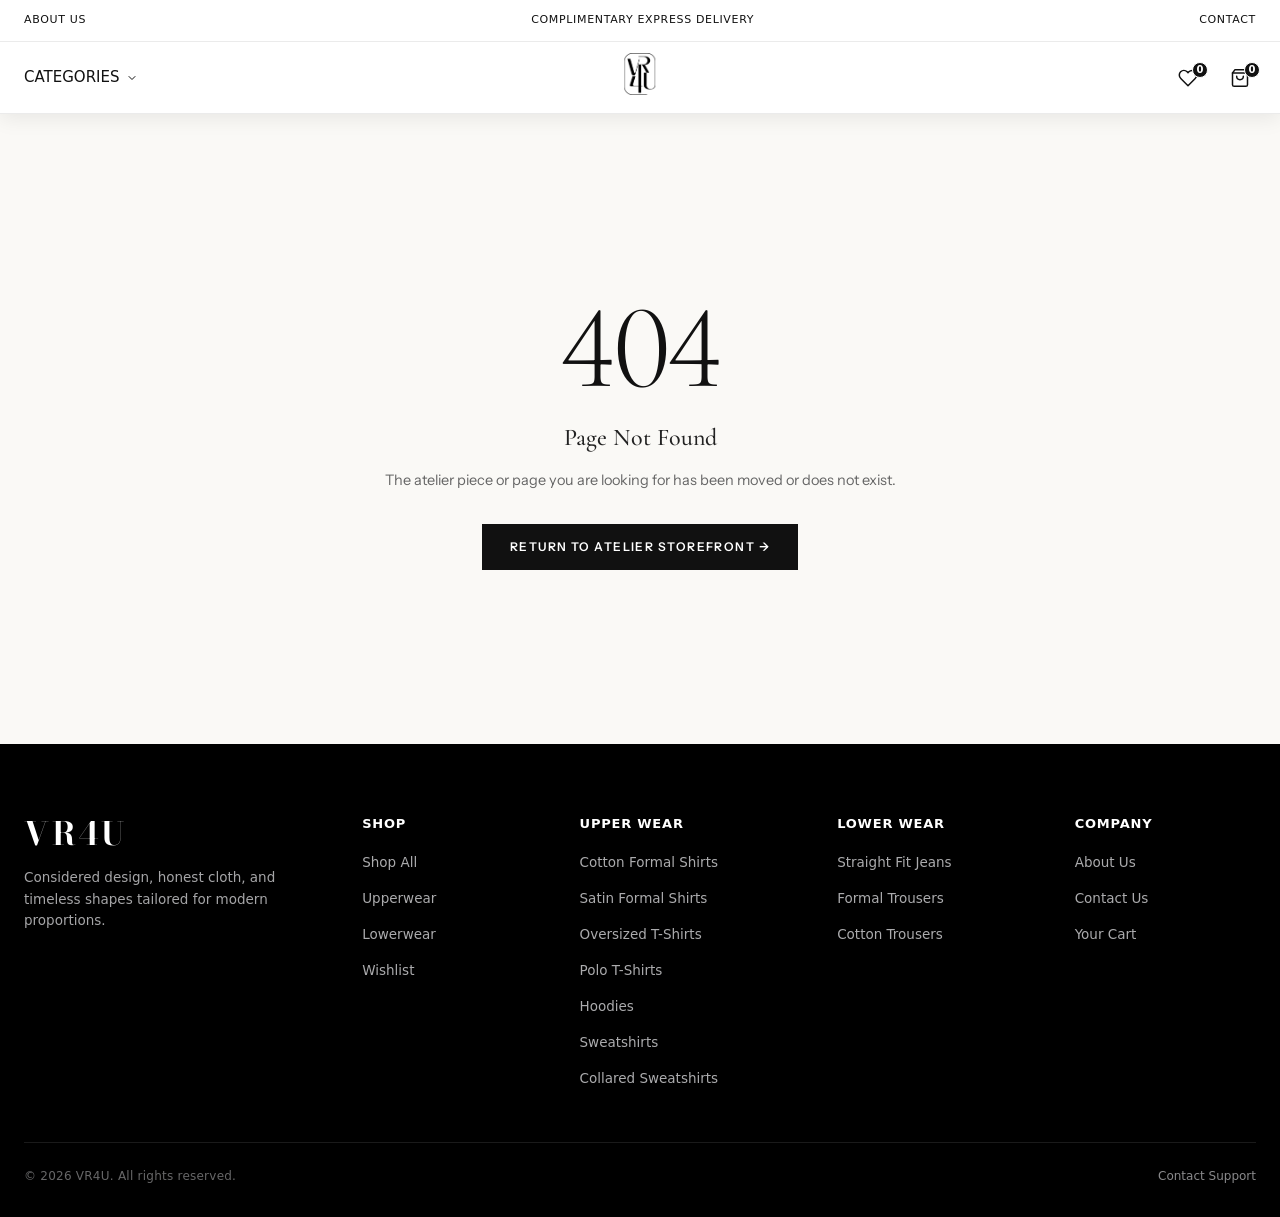
==== commit 50d99e6e: "Add files via upload" ====
--- a/index.html
+++ b/index.html
@@ -1,21 +1,95 @@
 <!DOCTYPE html>
 <html lang="en">
-  <head>
-    <meta charset="UTF-8" />
-    <meta name="viewport" content="width=device-width, initial-scale=1.0" />
-    <title>WEAR4U — Considered Clothing, Made to Last</title>
-    <meta name="description" content="WEAR4U — Quiet tailoring made for real days. Considered proportions, honest fabric, and a finish that keeps its shape season after season." />
-    <link rel="icon" type="image/svg+xml" href="data:image/svg+xml,%3Csvg xmlns='http://www.w3.org/2000/svg' viewBox='0 0 100 100'%3E%3Ccircle cx='50' cy='50' r='50' fill='%23111'/%3E%3Ctext x='50' y='65' font-family='Bodoni Moda, serif' font-size='48' font-weight='600' fill='%23fff' text-anchor='middle'%3EW%3C/text%3E%3C/svg%3E" />
-    
-    <!-- Google Fonts -->
-    <link rel="preconnect" href="https://fonts.googleapis.com" />
-    <link rel="preconnect" href="https://fonts.gstatic.com" crossorigin />
-    <link href="https://fonts.googleapis.com/css2?family=Bodoni+Moda:ital,opsz,wght@0,6..96,400..900;1,6..96,400..900&family=Cormorant+Garamond:ital,wght@0,300;0,400;0,500;0,600;0,700;1,300;1,400;1,500;1,600;1,700&family=Instrument+Sans:ital,wght@0,400..700;1,400..700&display=swap" rel="stylesheet" />
-    <script type="module" crossorigin src="./assets/index-fKRmVnB5.js"></script>
-    <link rel="stylesheet" crossorigin href="./assets/index-K08bSrMw.css">
-  </head>
-  <body>
-    <div id="root"></div>
-  </body>
+
+<head>
+  <meta charset="UTF-8" />
+  <meta name="viewport" content="width=device-width, initial-scale=1.0" />
+
+  <!-- Primary Meta Tags -->
+  <title>VR4U | Luxury Sartorial Menswear & Quiet Tailoring</title>
+  <meta name="title" content="VR4U | Luxury Sartorial Menswear & Quiet Tailoring" />
+  <meta name="description"
+    content="Quiet tailoring made for real days. Discover VR4U luxury menswear featuring handcrafted formal shirts, sartorial pleated trousers, and elevated wardrobe essentials." />
+  <meta name="keywords"
+    content="VR4U, luxury menswear, sartorial tailoring, formal shirts, cotton shirts, satin shirts, pleated trousers, quiet luxury India, men fashion atelier, premium mens clothing" />
+  <meta name="author" content="VR4U Atelier" />
+  <meta name="robots" content="index, follow, max-image-preview:large, max-snippet:-1, max-video-preview:-1" />
+  <meta name="theme-color" content="#161616" />
+  <link rel="canonical" href="https://vr4u.in/" />
+
+  <!-- Favicons & App Icons -->
+  <link rel="icon" type="image/png" href="./assets/VY4R%20WHITE-DXincNDG.png" />
+  <link rel="apple-touch-icon" href="./assets/VY4R%20WHITE-DXincNDG.png" />
+
+  <!-- Open Graph / Facebook / WhatsApp / LinkedIn -->
+  <meta property="og:type" content="website" />
+  <meta property="og:site_name" content="VR4U" />
+  <meta property="og:url" content="https://vr4u.in/" />
+  <meta property="og:title" content="VR4U | Luxury Sartorial Menswear & Quiet Tailoring" />
+  <meta property="og:description"
+    content="Quiet tailoring made for real days. Considered proportions, honest fabric, and artisanal finish designed for modern silhouettes." />
+  <meta property="og:image" content="/src/assets/images/hero/hero-slide-1.jpg" />
+  <meta property="og:image:width" content="1376" />
+  <meta property="og:image:height" content="768" />
+  <meta property="og:image:alt" content="VR4U Sartorial Menswear Collection" />
+  <meta property="og:locale" content="en_IN" />
+
+  <!-- Twitter Card -->
+  <meta name="twitter:card" content="summary_large_image" />
+  <meta name="twitter:site" content="@vr4u_official" />
+  <meta name="twitter:title" content="VR4U | Luxury Sartorial Menswear" />
+  <meta name="twitter:description"
+    content="Quiet tailoring made for real days. Handcrafted formal shirts, sartorial trousers, and artisanal menswear essentials." />
+  <meta name="twitter:image" content="/src/assets/images/hero/hero-slide-1.jpg" />
+
+  <!-- Structured Data: Organization & ClothingStore (JSON-LD) -->
+  <script type="application/ld+json">
+  {
+    "@context": "https://schema.org",
+    "@graph": [
+      {
+        "@type": "WebSite",
+        "@id": "https://vr4u.in/#website",
+        "url": "https://vr4u.in/",
+        "name": "VR4U",
+        "description": "Luxury Sartorial Menswear Atelier",
+        "potentialAction": {
+          "@type": "SearchAction",
+          "target": "https://vr4u.in/?search={search_term_string}",
+          "query-input": "required name=search_term_string"
+        }
+      },
+      {
+        "@type": "ClothingStore",
+        "@id": "https://vr4u.in/#organization",
+        "name": "VR4U",
+        "url": "https://vr4u.in/",
+        "logo": "https://vr4u.in/src/assets/images/logo/VY4R%20WHITE.png",
+        "description": "Quiet tailoring made for real days. Considered proportions, honest fabric, and timeless menswear shapes.",
+        "priceRange": "₹₹₹",
+        "currenciesAccepted": "INR",
+        "paymentAccepted": "Cash, Credit Card, UPI, Net Banking",
+        "address": {
+          "@type": "PostalAddress",
+          "addressCountry": "IN"
+        }
+      }
+    ]
+  }
+  </script>
+
+  <!-- Google Fonts -->
+  <link rel="preconnect" href="https://fonts.googleapis.com" />
+  <link rel="preconnect" href="https://fonts.gstatic.com" crossorigin />
+  <link
+    href="https://fonts.googleapis.com/css2?family=Bodoni+Moda:ital,opsz,wght@0,6..96,400..900;1,6..96,400..900&family=Cormorant+Garamond:ital,wght@0,300;0,400;0,500;0,600;0,700;1,300;1,400;1,500;1,600;1,700&family=Instrument+Sans:ital,wght@0,400..700;1,400..700&display=swap"
+    rel="stylesheet" />
+  <script type="module" crossorigin src="./assets/index-BbsRdtHY.js"></script>
+  <link rel="stylesheet" crossorigin href="./assets/index-Bu_8urk5.css">
+</head>
+
+<body>
+  <div id="root"></div>
+</body>
+
 </html>
-
--- a/assets/index-Bu_8urk5.css
+++ b/assets/index-Bu_8urk5.css
@@ -0,0 +1,5 @@
+@charset "UTF-8";.utility-bar{background:#fff!important;color:#111!important;border-bottom:1px solid rgba(0,0,0,.08);height:42px;display:flex;align-items:center;transition:transform .42s cubic-bezier(.22,1,.36,1),opacity .25s ease,height .42s cubic-bezier(.22,1,.36,1);z-index:1030;position:relative}@media (max-width: 768px){.utility-bar{height:34px}}.utility-bar--away{transform:translateY(-100%);opacity:0;pointer-events:none;height:0;overflow:hidden;border-bottom:none}.utility-bar__inner{display:flex;align-items:center;justify-content:space-between;font-size:11px;letter-spacing:.06em;text-transform:uppercase;font-weight:500}@media (max-width: 768px){.utility-bar__inner{justify-content:center;padding-left:12px;padding-right:12px}}.utility-bar .utility-link{color:#111!important;text-decoration:none!important;transition:opacity .2s ease}.utility-bar .utility-link:hover{opacity:.65;text-decoration:none!important}.utility-bar__center{flex:1;text-align:center;min-width:0;display:flex;align-items:center;justify-content:center}.utility-bar .promo-text{margin:0;color:#111;white-space:nowrap;overflow:hidden;text-overflow:ellipsis;max-width:100%;display:inline-block}@media (max-width: 768px){.utility-bar .promo-text{font-size:9.5px;letter-spacing:.08em;font-weight:600}}@media (max-width: 380px){.utility-bar .promo-text{font-size:8.5px;letter-spacing:.05em}}.site-header{position:sticky;top:0;width:100%;height:72px;background:transparent!important;margin-bottom:-72px;z-index:1020;border-bottom:1px solid rgba(255,255,255,.15);transition:background .35s ease,backdrop-filter .35s ease,border-color .35s ease,box-shadow .35s ease}@media (max-width: 768px){.site-header{height:62px;margin-bottom:-62px}}.site-header--scrolled,.site-header--menu-open,.site-header--always-solid{background:#fff!important;backdrop-filter:none!important;-webkit-backdrop-filter:none!important;border-bottom:1px solid #ebebeb!important;box-shadow:0 4px 20px #00000014}.site-header--scrolled .brand-logo,.site-header--scrolled .brand-logo:visited,.site-header--menu-open .brand-logo,.site-header--menu-open .brand-logo:visited,.site-header--always-solid .brand-logo,.site-header--always-solid .brand-logo:visited{color:#111!important;text-shadow:none!important;filter:none!important}.site-header--scrolled .brand-logo .brand-logo-img,.site-header--scrolled .brand-logo:visited .brand-logo-img,.site-header--menu-open .brand-logo .brand-logo-img,.site-header--menu-open .brand-logo:visited .brand-logo-img,.site-header--always-solid .brand-logo .brand-logo-img,.site-header--always-solid .brand-logo:visited .brand-logo-img{filter:none!important}.site-header--scrolled .nav-link,.site-header--scrolled .nav-link:visited,.site-header--menu-open .nav-link,.site-header--menu-open .nav-link:visited,.site-header--always-solid .nav-link,.site-header--always-solid .nav-link:visited{color:#111!important;text-shadow:none!important;filter:none!important}.site-header--scrolled .nav-link .chevron-icon,.site-header--scrolled .nav-link:visited .chevron-icon,.site-header--menu-open .nav-link .chevron-icon,.site-header--menu-open .nav-link:visited .chevron-icon,.site-header--always-solid .nav-link .chevron-icon,.site-header--always-solid .nav-link:visited .chevron-icon{color:#111!important}.site-header--scrolled .nav-link:hover,.site-header--scrolled .nav-link:visited:hover,.site-header--menu-open .nav-link:hover,.site-header--menu-open .nav-link:visited:hover,.site-header--always-solid .nav-link:hover,.site-header--always-solid .nav-link:visited:hover{color:#111!important;opacity:.7}.site-header--scrolled .action-icon-btn,.site-header--menu-open .action-icon-btn,.site-header--always-solid .action-icon-btn{color:#111!important;filter:none!important}.site-header--scrolled .action-icon-btn svg,.site-header--menu-open .action-icon-btn svg,.site-header--always-solid .action-icon-btn svg{stroke:#111!important}.site-header--scrolled .action-icon-btn svg[fill=currentColor],.site-header--menu-open .action-icon-btn svg[fill=currentColor],.site-header--always-solid .action-icon-btn svg[fill=currentColor]{fill:#111!important}.site-header--scrolled .action-icon-btn:hover,.site-header--menu-open .action-icon-btn:hover,.site-header--always-solid .action-icon-btn:hover{background:#0000000d}.site-header--scrolled .action-icon-btn .counter-badge,.site-header--menu-open .action-icon-btn .counter-badge,.site-header--always-solid .action-icon-btn .counter-badge{background:#111!important;color:#fff!important;border:1px solid #ffffff}.site-header--scrolled .btn-icon,.site-header--menu-open .btn-icon,.site-header--always-solid .btn-icon{color:#111!important;filter:none!important}.site-header--scrolled .btn-icon svg,.site-header--menu-open .btn-icon svg,.site-header--always-solid .btn-icon svg{stroke:#111!important}.site-header--always-solid{margin-bottom:0!important}.site-header__inner{height:100%;display:flex;align-items:center;justify-content:space-between;position:relative}.site-header__nav{display:flex;align-items:center;gap:32px;flex:1}.site-header__nav .nav-item{position:relative}.site-header__nav .nav-item .nav-link{font-size:15px;font-weight:500;color:#fff;text-shadow:0 1px 6px rgba(0,0,0,.35);display:flex;align-items:center;gap:6px;padding:8px 0;text-decoration:none!important;transition:opacity .2s ease,color .25s ease}.site-header__nav .nav-item .nav-link:hover{color:#fff;opacity:.8;text-decoration:none!important}.site-header__nav .nav-item--dropdown .chevron-icon{transition:transform .25s ease}.site-header__nav .nav-item--dropdown .chevron-icon.rotate{transform:rotate(180deg)}.site-header .site-mega-menu{position:absolute;top:100%;left:0;width:100%;background:#fff;border-bottom:1px solid #e5e5e5;box-shadow:0 25px 50px -12px #0000001f;padding:44px 0 54px;z-index:1000;animation:megaMenuSlideDown .24s cubic-bezier(.16,1,.3,1)}.site-header .site-mega-menu__inner{display:flex;align-items:flex-start;justify-content:space-between;gap:48px}.site-header .site-mega-menu__inner .mega-menu__columns{display:flex;gap:80px;flex:1}.site-header .site-mega-menu__inner .mega-menu__columns .mega-col{min-width:170px}.site-header .site-mega-menu__inner .mega-menu__columns .mega-col__heading{font-family:Instrument Sans,-apple-system,BlinkMacSystemFont,Segoe UI,Roboto,sans-serif;font-size:13.5px;font-weight:500;color:#8e8e93;margin:0 0 22px;letter-spacing:.02em;cursor:pointer;transition:color .2s ease}.site-header .site-mega-menu__inner .mega-menu__columns .mega-col__heading:hover,.site-header .site-mega-menu__inner .mega-menu__columns .mega-col__heading.active{color:#111}.site-header .site-mega-menu__inner .mega-menu__columns .mega-col__list{list-style:none;padding:0;margin:0;display:flex;flex-direction:column;gap:15px}.site-header .site-mega-menu__inner .mega-menu__columns .mega-col .mega-link{font-family:Instrument Sans,-apple-system,BlinkMacSystemFont,Segoe UI,Roboto,sans-serif;font-size:15px;font-weight:400;color:#18181b;text-decoration:none!important;display:inline-block;transition:color .18s ease,transform .18s ease}.site-header .site-mega-menu__inner .mega-menu__columns .mega-col .mega-link:hover,.site-header .site-mega-menu__inner .mega-menu__columns .mega-col .mega-link.active{color:#b5875a;transform:translate(4px);font-weight:500}.site-header .site-mega-menu__inner .mega-menu__previews{display:flex;gap:20px;flex-shrink:0}.site-header .site-mega-menu__inner .mega-menu__previews .mega-preview-card{position:relative;width:250px;height:330px;overflow:hidden;display:block;text-decoration:none!important;background-color:#f4f4f4;cursor:pointer}.site-header .site-mega-menu__inner .mega-menu__previews .mega-preview-card .preview-card__img-box{position:absolute;top:0;right:0;bottom:0;left:0;width:100%;height:100%}.site-header .site-mega-menu__inner .mega-menu__previews .mega-preview-card .preview-card__img-box .preview-card__img{width:100%;height:100%;object-fit:cover;object-position:center 25%;filter:blur(6px) saturate(.85);transition:transform .6s cubic-bezier(.25,1,.5,1);animation:previewCrossFade .35s ease-out}.site-header .site-mega-menu__inner .mega-menu__previews .mega-preview-card .preview-card__img-box .preview-card__mask{position:absolute;top:0;right:0;bottom:0;left:0;background:#1212146b;backdrop-filter:blur(2px);-webkit-backdrop-filter:blur(2px);display:flex;align-items:center;justify-content:center;z-index:1}.site-header .site-mega-menu__inner .mega-menu__previews .mega-preview-card .preview-card__img-box .preview-card__mask .coming-soon-pill{display:inline-block;font-family:Instrument Sans,-apple-system,BlinkMacSystemFont,Segoe UI,Roboto,sans-serif;font-size:11px;font-weight:600;letter-spacing:.16em;text-transform:uppercase;color:#fff;background:#000000c7;padding:7px 18px;border:1px solid rgba(255,255,255,.28);border-radius:999px;box-shadow:0 4px 16px #00000059}.site-header .site-mega-menu__inner .mega-menu__previews .mega-preview-card .preview-card__img-box .preview-card__overlay{position:absolute;top:0;right:0;bottom:0;left:0;background:linear-gradient(180deg,#0000 45%,#000000b8)}.site-header .site-mega-menu__inner .mega-menu__previews .mega-preview-card:hover .preview-card__img{transform:scale(1.05)}.site-header .site-mega-menu__inner .mega-menu__previews .mega-preview-card .preview-card__content{position:absolute;bottom:22px;left:20px;right:20px;z-index:2;display:flex;flex-direction:column;gap:4px}.site-header .site-mega-menu__inner .mega-menu__previews .mega-preview-card .preview-card__content .preview-card__title{font-family:Instrument Sans,-apple-system,BlinkMacSystemFont,Segoe UI,Roboto,sans-serif;font-size:13.5px;font-weight:700;color:#fff;letter-spacing:.08em;text-transform:uppercase;text-shadow:0 1px 4px rgba(0,0,0,.5)}.site-header .site-mega-menu__inner .mega-menu__previews .mega-preview-card .preview-card__content .preview-card__cta{font-family:Instrument Sans,-apple-system,BlinkMacSystemFont,Segoe UI,Roboto,sans-serif;font-size:11px;font-weight:600;color:#ffffffe6;letter-spacing:.12em;text-transform:uppercase;text-decoration:underline;text-underline-offset:4px}.site-header__brand{position:absolute;left:50%;transform:translate(-50%);text-align:center}.site-header__brand .brand-logo{display:inline-flex;align-items:center;justify-content:center;text-decoration:none!important;transition:opacity .2s ease}.site-header__brand .brand-logo .brand-logo-img{height:42px;width:auto;object-fit:contain;display:block;filter:brightness(0) invert(1);drop-shadow:0 2px 8px rgba(0,0,0,.7);transition:filter .35s ease,transform .25s ease}@media (max-width: 768px){.site-header__brand .brand-logo .brand-logo-img{height:32px}}.site-header__brand .brand-logo:hover{opacity:.88}.site-header__brand .brand-logo:hover .brand-logo-img{transform:scale(1.06)}.site-header__actions{display:flex;align-items:center;justify-content:flex-end;gap:20px;flex:1}@media (max-width: 768px){.site-header__actions{gap:12px}}.site-header__actions .action-icon-btn{position:relative;display:flex;align-items:center;justify-content:center;color:#fff;filter:drop-shadow(0 1px 4px rgba(0,0,0,.35));padding:6px;text-decoration:none!important;transition:color .3s ease,filter .3s ease,opacity .2s ease,transform .2s ease}.site-header__actions .action-icon-btn:hover{opacity:.75;transform:scale(1.06);text-decoration:none!important}.site-header__actions .action-icon-btn .counter-badge{position:absolute;top:0;right:-4px;min-width:16px;height:16px;padding:0 3px;border-radius:8px;background:#fff;color:#111;font-size:10px;font-weight:700;display:flex;align-items:center;justify-content:center;transition:background .3s ease,color .3s ease}.site-header__mobile-menu .btn-icon{color:#fff;filter:drop-shadow(0 1px 4px rgba(0,0,0,.35));padding:6px;text-decoration:none!important;transition:color .3s ease,filter .3s ease}.mobile-drawer-overlay{position:fixed;top:0;right:0;bottom:0;left:0;background:#000000a6;-webkit-backdrop-filter:blur(4px);backdrop-filter:blur(4px);z-index:1040;animation:fadeIn .25s ease}.mobile-drawer-panel{position:fixed;top:0;left:0;bottom:0;width:86%;max-width:360px;background:#111;color:#fff;z-index:1050;display:flex;flex-direction:column;padding:24px 20px;box-shadow:10px 0 30px #0000004d;animation:slideDrawerLeft .3s cubic-bezier(.22,1,.36,1);overflow-y:auto;-webkit-overflow-scrolling:touch}.mobile-drawer-header{display:flex;align-items:center;justify-content:space-between;margin-bottom:36px}.mobile-drawer-header .drawer-brand{display:inline-flex;align-items:center;font-family:Bodoni Moda,Didot,Bodoni MT,serif;font-size:20px;font-weight:700;letter-spacing:.08em;color:#fff;text-decoration:none!important}.mobile-drawer-header .drawer-brand .drawer-logo-img,.mobile-drawer-header .drawer-brand img{height:36px;width:auto;object-fit:contain;filter:brightness(0) invert(1)!important;display:block}.mobile-drawer-header .drawer-close-btn{width:32px;height:32px;display:flex;align-items:center;justify-content:center;color:#fff;text-decoration:none!important}.mobile-drawer-nav{display:flex;flex-direction:column;gap:18px;flex:1}.mobile-drawer-nav .drawer-nav-link{font-size:17px;font-weight:500;color:#fff!important;padding-bottom:6px;border-bottom:1px solid rgba(255,255,255,.1);text-decoration:none!important}.mobile-drawer-nav .drawer-nav-link:hover{color:#b5875a!important;text-decoration:none!important}.mobile-drawer-nav .drawer-accordion{display:flex;flex-direction:column}.mobile-drawer-nav .drawer-accordion .drawer-accordion-header{display:flex;justify-content:space-between;align-items:center;cursor:pointer}.mobile-drawer-nav .drawer-accordion .drawer-accordion-header .drawer-chevron{transition:transform .25s ease}.mobile-drawer-nav .drawer-accordion .drawer-accordion-header .drawer-chevron.open{transform:rotate(180deg)}.mobile-drawer-nav .drawer-accordion .drawer-sublinks{display:flex;flex-direction:column;gap:12px;padding:12px 0 10px 18px}.mobile-drawer-nav .drawer-accordion .drawer-sublinks .drawer-sublink{font-size:14px;color:#ffffffc7;text-decoration:none!important;transition:all .2s ease}.mobile-drawer-nav .drawer-accordion .drawer-sublinks .drawer-sublink:hover{color:#fff;transform:translate(4px)}.mobile-drawer-nav .drawer-accordion .drawer-sublinks .drawer-sublink--all{color:#b5875a;font-weight:500;font-size:13.5px;margin-bottom:2px}.mobile-drawer-footer{border-top:1px solid rgba(255,255,255,.12);padding-top:20px}.mobile-drawer-footer .footer-copyright{font-size:11px;color:#ffffff73;display:block}@keyframes slideDrawerLeft{0%{transform:translate(-100%)}to{transform:translate(0)}}@keyframes megaMenuSlideDown{0%{opacity:0;transform:translateY(-8px)}to{opacity:1;transform:translateY(0)}}@keyframes previewCrossFade{0%{opacity:.35;transform:scale(1.03)}to{opacity:1;transform:scale(1)}}.site-footer{background:#000;color:#fff;padding-top:72px;padding-bottom:32px;position:relative;overflow:hidden}@media (max-width: 768px){.site-footer{padding-top:48px;padding-bottom:24px}}.site-footer__grid{display:grid;grid-template-columns:1.5fr .9fr 1.1fr 1fr .9fr;gap:40px 36px;padding-bottom:52px;border-bottom:1px solid rgba(255,255,255,.1)}@media (max-width: 1200px){.site-footer__grid{grid-template-columns:1.4fr 1fr 1.1fr 1fr 1fr;gap:36px 24px}}@media (max-width: 991px){.site-footer__grid{grid-template-columns:repeat(3,1fr);gap:36px 24px;padding-bottom:40px}.site-footer__grid .footer-col--brand{grid-column:1/-1}}@media (max-width: 767px){.site-footer__grid{grid-template-columns:1fr 1fr;gap:32px 18px;padding-bottom:32px}.site-footer__grid .footer-col--brand{grid-column:1/-1;padding-bottom:12px;border-bottom:1px solid rgba(255,255,255,.08)}}.site-footer .footer-col{width:100%}.site-footer .footer-col--brand .footer-brand-title{display:inline-block;font-family:Bodoni Moda,Didot,Bodoni MT,serif;font-size:32px;font-weight:700;letter-spacing:.08em;line-height:1.1;color:#fff!important;text-decoration:none!important;margin-bottom:16px;transition:opacity .2s ease}.site-footer .footer-col--brand .footer-brand-title:hover{opacity:.85}@media (max-width: 768px){.site-footer .footer-col--brand .footer-brand-title{font-size:26px}}.site-footer .footer-col--brand .footer-brand-desc{font-size:13.5px;line-height:1.6;color:#e4e4e7b8;margin:0;max-width:320px}.site-footer .footer-col__title{font-size:13px;font-weight:600;letter-spacing:.06em;text-transform:uppercase;margin:0 0 18px;padding:0;color:#fff;text-align:left}.site-footer .footer-col__links{list-style:none!important;padding:0!important;margin:0!important;display:flex;flex-direction:column;gap:12px;text-align:left}.site-footer .footer-col__links li{list-style:none!important;padding:0!important;margin:0!important;text-align:left}.site-footer .footer-col__links li a,.site-footer .footer-col__links li .footer-btn-link{display:inline-block;font-size:13.5px;color:#e4e4e7bf;text-decoration:none!important;transition:color .2s ease,transform .2s ease;background:none;border:none;padding:0!important;margin:0!important;text-align:left;cursor:pointer}.site-footer .footer-col__links li a:hover,.site-footer .footer-col__links li .footer-btn-link:hover{color:#fff;text-decoration:none!important;transform:translate(2px)}.site-footer__bottom{display:flex;align-items:center;justify-content:space-between;padding-top:24px;flex-wrap:wrap;gap:16px}@media (max-width: 767px){.site-footer__bottom{flex-direction:column;justify-content:center;text-align:center;gap:10px;padding-top:20px}}.site-footer__bottom .copyright-text{font-size:12px;color:#e4e4e773;margin:0;letter-spacing:.02em}.site-footer__bottom .footer-legal-links{display:flex;align-items:center;gap:12px;font-size:12px;color:#e4e4e773}.site-footer__bottom .footer-legal-links a{color:#e4e4e799;text-decoration:none!important;transition:color .2s ease}.site-footer__bottom .footer-legal-links a:hover{color:#fff}.site-footer__bottom .footer-legal-links .dot-sep{opacity:.4}.quickview-overlay{position:fixed;top:0;right:0;bottom:0;left:0;background:#000000a6;-webkit-backdrop-filter:blur(4px);backdrop-filter:blur(4px);z-index:1060;display:flex;align-items:center;justify-content:center;padding:24px;animation:fadeIn .25s ease}.quickview-modal{position:relative;background:#fff;max-width:900px;width:100%;max-height:90vh;overflow-y:auto;box-shadow:0 20px 40px #0003;animation:slideUp .3s cubic-bezier(.22,1,.36,1)}.quickview-modal::-webkit-scrollbar{height:4px;width:4px}.quickview-modal::-webkit-scrollbar-track{background:transparent}.quickview-modal::-webkit-scrollbar-thumb{background:#00000026;border-radius:4px}.quickview-close{position:absolute;top:16px;right:16px;width:40px;height:40px;border-radius:50%;background:#ffffffe6;color:#111;display:flex;align-items:center;justify-content:center;z-index:10;transition:transform .2s ease,background .2s ease}.quickview-close:hover{background:#111;color:#fff;transform:rotate(90deg)}.quickview-content{display:grid;grid-template-columns:1fr 1fr}@media (max-width: 768px){.quickview-content{grid-template-columns:1fr}}.quickview-gallery{position:relative;background:#f7f7f7;height:100%;min-height:480px}@media (max-width: 768px){.quickview-gallery{min-height:340px}}.quickview-gallery .quickview-img{width:100%;height:100%;object-fit:cover}.quickview-details{padding:40px;display:flex;flex-direction:column}@media (max-width: 768px){.quickview-details{padding:24px}}.quickview-details .quickview-title{font-family:Cormorant Garamond,Cormorant,Garamond,Georgia,serif;font-size:28px;font-weight:400;margin:8px 0 12px;color:#111;line-height:1.25}.quickview-details .quickview-price-row{display:flex;align-items:baseline;gap:12px;margin-bottom:12px}.quickview-details .quickview-price-row .price-main{font-size:20px;font-weight:600;color:#111}.quickview-details .quickview-price-row .price-original{font-size:16px;color:#808088;text-decoration:line-through}.quickview-details .quickview-rating{display:flex;align-items:center;gap:8px;margin-bottom:20px}.quickview-details .quickview-rating .rating-text{font-size:13px;color:#71717a}.quickview-details .quickview-description{font-size:14.5px;line-height:1.6;color:#444;margin-bottom:24px}.quickview-details .quickview-option-group{margin-bottom:24px}.quickview-details .quickview-option-group .option-label{font-size:13px;margin-bottom:8px;color:#111}.quickview-details .quickview-option-group .quickview-color-swatches{display:flex;gap:10px;align-items:center}.quickview-details .quickview-option-group .quickview-color-swatches .quickview-color-btn{width:28px;height:28px;border-radius:50%;background:transparent;border:none;padding:2px;cursor:pointer;outline:1.5px solid transparent;outline-offset:2px;transition:outline-color .2s ease,transform .2s ease;display:flex;align-items:center;justify-content:center}.quickview-details .quickview-option-group .quickview-color-swatches .quickview-color-btn .swatch-circle{width:100%;height:100%;border-radius:50%;border:1px solid rgba(0,0,0,.15)}.quickview-details .quickview-option-group .quickview-color-swatches .quickview-color-btn:hover{transform:scale(1.1)}.quickview-details .quickview-option-group .quickview-color-swatches .quickview-color-btn.active{outline-color:#111}.quickview-details .quickview-option-group .size-buttons{display:flex;gap:8px}.quickview-details .quickview-option-group .size-buttons .size-btn{width:40px;height:40px;border:1px solid rgba(0,0,0,.15);background:transparent;color:#111;font-size:12px;font-weight:500;transition:all .2s ease}.quickview-details .quickview-option-group .size-buttons .size-btn:hover{border-color:#111}.quickview-details .quickview-option-group .size-buttons .size-btn.active{background:#111;color:#fff;border-color:#111}.quickview-details .quickview-actions{display:flex;gap:12px;margin-bottom:28px}.quickview-details .quickview-actions .quantity-box{display:flex;align-items:center;border:1px solid rgba(0,0,0,.15);height:48px}.quickview-details .quickview-actions .quantity-box button{width:36px;height:100%;font-size:16px;color:#111;transition:background .2s ease}.quickview-details .quickview-actions .quantity-box button:hover{background:#f0f0f0}.quickview-details .quickview-actions .quantity-box span{width:32px;text-align:center;font-size:14px;font-weight:500}.quickview-details .quickview-actions .btn-add-bag{flex:1;height:48px;background:#111;color:#fff;font-size:12px;font-weight:600;letter-spacing:.14em;text-transform:uppercase;border:none;transition:background .25s ease}.quickview-details .quickview-actions .btn-add-bag:hover{background:#303030}.quickview-details .quickview-actions .btn-add-bag.added{background:#b5875a}.quickview-details .quickview-actions .btn-wishlist-toggle{width:48px;height:48px;border:1px solid rgba(0,0,0,.15);display:flex;align-items:center;justify-content:center;color:#111;transition:all .2s ease}.quickview-details .quickview-actions .btn-wishlist-toggle:hover{border-color:#111}.quickview-details .quickview-actions .btn-wishlist-toggle.active{color:#e63946;border-color:#e63946}.quickview-details .quickview-full-details-link{margin-bottom:20px;text-align:center}.quickview-details .quickview-full-details-link .btn-pdp-link{background:none;border:none;color:#111;font-size:13px;font-weight:500;letter-spacing:.04em;text-decoration:underline!important;text-underline-offset:4px;cursor:pointer;padding:4px 8px;transition:color .2s ease}.quickview-details .quickview-full-details-link .btn-pdp-link:hover{color:#b5875a}.quickview-details .quickview-perks{border-top:1px solid rgba(0,0,0,.08);padding-top:18px;display:flex;flex-direction:column;gap:6px;font-size:12.5px;color:#808088}@keyframes fadeIn{0%{opacity:0}to{opacity:1}}@keyframes slideUp{0%{opacity:0;transform:translateY(20px)}to{opacity:1;transform:translateY(0)}}.cart-drawer-overlay{position:fixed;top:0;right:0;bottom:0;left:0;background:#00000080;-webkit-backdrop-filter:blur(3px);backdrop-filter:blur(3px);z-index:1040;display:flex;justify-content:flex-end;animation:fadeIn .25s ease}.cart-drawer-panel{position:relative;background:#fff;width:100%;max-width:440px;height:100%;display:flex;flex-direction:column;box-shadow:-10px 0 30px #00000026;animation:slideDrawer .35s cubic-bezier(.22,1,.36,1)}@media (max-width: 480px){.cart-drawer-panel .cart-drawer-header{padding:16px 20px}.cart-drawer-panel .free-shipping-box{padding:12px 20px}.cart-drawer-panel .cart-drawer-body,.cart-drawer-panel .cart-drawer-footer{padding:18px 20px}}.cart-drawer-header{display:flex;align-items:center;justify-content:space-between;padding:24px 28px;border-bottom:1px solid rgba(0,0,0,.08)}.cart-drawer-header__brand{display:flex;align-items:center;gap:12px}.cart-drawer-header__brand .cart-header-logo{width:20px;height:auto;object-fit:contain;opacity:.85}.cart-drawer-header .cart-drawer-title{font-family:Instrument Sans,-apple-system,BlinkMacSystemFont,Segoe UI,Roboto,sans-serif;font-size:13px;font-weight:600;letter-spacing:.14em;margin:0;color:#111}.cart-drawer-header .cart-drawer-close{width:32px;height:32px;display:flex;align-items:center;justify-content:center;color:#111;transition:transform .2s ease}.cart-drawer-header .cart-drawer-close:hover{transform:rotate(90deg)}.free-shipping-box{background:#fbf9f6;padding:14px 28px;border-bottom:1px solid rgba(0,0,0,.05)}.free-shipping-box .shipping-text{font-size:12px;color:#111;margin-bottom:8px;font-weight:500}.free-shipping-box .progress-track{width:100%;height:3px;background:#e9e6e1;overflow:hidden}.free-shipping-box .progress-track .progress-fill{height:100%;background:#b5875a;transition:width .3s ease}.cart-drawer-body{flex:1;overflow-y:auto;padding:24px 28px}.cart-drawer-body::-webkit-scrollbar{height:4px;width:4px}.cart-drawer-body::-webkit-scrollbar-track{background:transparent}.cart-drawer-body::-webkit-scrollbar-thumb{background:#00000026;border-radius:4px}.empty-cart-state{height:100%;display:flex;align-items:center;justify-content:center;flex-direction:column;text-align:center;padding:40px 0}.empty-cart-state .empty-cart-logo{width:52px;height:auto;object-fit:contain;opacity:.3;margin-bottom:20px;transition:opacity .3s ease,transform .3s ease}.empty-cart-state .empty-cart-logo:hover{opacity:.65;transform:scale(1.06)}.empty-cart-state .empty-title{font-family:Cormorant Garamond,Cormorant,Garamond,Georgia,serif;font-size:22px;color:#111;margin-bottom:8px}.empty-cart-state .empty-desc{font-size:13.5px;color:#808088;margin-bottom:24px;max-width:260px}.empty-cart-state .btn-shop-now{background:#111;color:#fff;font-size:11px;font-weight:600;letter-spacing:.14em;padding:12px 24px;transition:background .2s ease}.empty-cart-state .btn-shop-now:hover{background:#373737}.cart-items-list{display:flex;flex-direction:column;gap:20px}.cart-item{display:flex;gap:16px;padding-bottom:20px;border-bottom:1px solid rgba(0,0,0,.06)}.cart-item__media{width:80px;height:108px;flex-shrink:0;background:#f7f7f7;overflow:hidden}.cart-item__media img{width:100%;height:100%;object-fit:cover}.cart-item__info{flex:1;display:flex;flex-direction:column;justify-content:space-between}.cart-item__info .item-name{font-size:13.5px;font-weight:500;color:#111;margin:0;line-height:1.3}.cart-item__info .btn-remove{font-size:12px;color:#808088;padding:0 4px}.cart-item__info .btn-remove:hover{color:#111}.cart-item__info .item-meta{font-size:12px;color:#808088;margin-top:4px}.cart-item__info .item-bottom-row{display:flex;align-items:center;justify-content:space-between;margin-top:12px}.cart-item__info .item-bottom-row .quantity-controls{display:flex;align-items:center;border:1px solid rgba(0,0,0,.12);height:28px}.cart-item__info .item-bottom-row .quantity-controls button{width:24px;height:100%;font-size:14px;color:#111}.cart-item__info .item-bottom-row .quantity-controls button:hover{background:#f0f0f0}.cart-item__info .item-bottom-row .quantity-controls span{width:26px;text-align:center;font-size:12px;font-weight:500}.cart-item__info .item-bottom-row .item-price-col{display:flex;flex-direction:column;align-items:flex-end;text-align:right}.cart-item__info .item-bottom-row .item-price-col .item-multiplier{font-size:11px;color:#808088;font-weight:500;letter-spacing:.02em;line-height:1.2;margin-bottom:2px}.cart-item__info .item-bottom-row .item-price-col .item-price{font-size:14.5px;font-weight:600;color:#111;line-height:1.2}.cart-drawer-footer{border-top:1px solid rgba(0,0,0,.08);padding:24px 28px;background:#fff}.cart-drawer-footer .subtotal-row{display:flex;align-items:center;justify-content:space-between;font-size:15px;font-weight:600;color:#111;margin-bottom:4px}.cart-drawer-footer .subtotal-row .subtotal-amount{font-size:17px}.cart-drawer-footer .shipping-note{font-size:12px;color:#808088;margin-bottom:18px}.cart-drawer-footer .btn-checkout{width:100%;height:48px;background:#111;color:#fff;font-size:12px;font-weight:600;letter-spacing:.14em;text-transform:uppercase;transition:background .2s ease;margin-bottom:10px}.cart-drawer-footer .btn-checkout:hover{background:#373737}.cart-drawer-footer .btn-continue{width:100%;text-align:center;font-size:12px;color:#808088;padding:8px 0;text-decoration:none!important}.cart-drawer-footer .btn-continue:hover{color:#111;text-decoration:none!important}@keyframes slideDrawer{0%{transform:translate(100%)}to{transform:translate(0)}}.search-overlay{position:fixed;top:0;right:0;bottom:0;left:0;background:#0009;-webkit-backdrop-filter:blur(4px);backdrop-filter:blur(4px);z-index:1060;animation:fadeIn .2s ease}.search-modal{background:#fff;max-width:760px;width:100%;margin:60px auto;box-shadow:0 20px 40px #00000026;animation:slideDown .3s cubic-bezier(.22,1,.36,1)}@media (max-width: 768px){.search-modal{margin:0;max-width:100%;height:100%}}.search-input-wrapper{display:flex;align-items:center;padding:24px 28px;border-bottom:1px solid rgba(0,0,0,.08);gap:16px}.search-input-wrapper .search-icon{color:#808088}.search-input-wrapper .search-input{flex:1;font-size:18px;border:none;outline:none;font-family:inherit;color:#111}.search-input-wrapper .search-input::placeholder{color:#b5b5b9}.search-input-wrapper .search-close-btn{color:#111;display:flex;align-items:center;justify-content:center;width:32px;height:32px;transition:transform .2s ease}.search-input-wrapper .search-close-btn:hover{transform:rotate(90deg)}.search-content{padding:32px 28px;max-height:480px;overflow-y:auto}.search-content::-webkit-scrollbar{height:4px;width:4px}.search-content::-webkit-scrollbar-track{background:transparent}.search-content::-webkit-scrollbar-thumb{background:#00000026;border-radius:4px}.search-suggestions .suggestions-title{font-size:11px;font-weight:600;letter-spacing:.14em;color:#808088;display:block;margin-bottom:14px}.search-suggestions .suggestion-tags{display:flex;flex-wrap:wrap;gap:8px}.search-suggestions .suggestion-tags .tag-btn{background:#f4f4f4;color:#111;padding:8px 16px;font-size:13px;border-radius:20px;transition:background .2s ease,color .2s ease}.search-suggestions .suggestion-tags .tag-btn:hover{background:#111;color:#fff}.no-results{text-align:center;padding:30px 0}.no-results p{font-size:16px;color:#111;margin-bottom:4px}.no-results span{font-size:13px;color:#808088}.search-results-grid{display:grid;grid-template-columns:repeat(auto-fill,minmax(200px,1fr));gap:16px}.search-result-item{display:flex;gap:12px;padding:8px;cursor:pointer;border-radius:4px;transition:background .2s ease}.search-result-item:hover{background:#f7f7f7}.search-result-item img{width:60px;height:80px;object-fit:cover}.search-result-item .result-info{display:flex;flex-direction:column;justify-content:center}.search-result-item .result-info h4{font-size:13.5px;font-weight:500;color:#111;margin:0 0 4px;line-height:1.3}.search-result-item .result-info .result-price{font-size:13px;font-weight:600;color:#b5875a}@keyframes slideDown{0%{opacity:0;transform:translateY(-20px)}to{opacity:1;transform:translateY(0)}}@font-face{font-family:swiper-icons;src:url(data:application/font-woff;charset=utf-8;base64,\ [base64]//wADZ2x5ZgAAAywAAADMAAAD2MHtryVoZWFkAAABbAAAADAAAAA2E2+eoWhoZWEAAAGcAAAAHwAAACQC9gDzaG10eAAAAigAAAAZAAAArgJkABFsb2NhAAAC0AAAAFoAAABaFQAUGG1heHAAAAG8AAAAHwAAACAAcABAbmFtZQAAA/gAAAE5AAACXvFdBwlwb3N0AAAFNAAAAGIAAACE5s74hXjaY2BkYGAAYpf5Hu/j+W2+MnAzMYDAzaX6QjD6/4//Bxj5GA8AuRwMYGkAPywL13jaY2BkYGA88P8Agx4j+/8fQDYfA1AEBWgDAIB2BOoAeNpjYGRgYNBh4GdgYgABEMnIABJzYNADCQAACWgAsQB42mNgYfzCOIGBlYGB0YcxjYGBwR1Kf2WQZGhhYGBiYGVmgAFGBiQQkOaawtDAoMBQxXjg/wEGPcYDDA4wNUA2CCgwsAAAO4EL6gAAeNpj2M0gyAACqxgGNWBkZ2D4/wMA+xkDdgAAAHjaY2BgYGaAYBkGRgYQiAHyGMF8FgYHIM3DwMHABGQrMOgyWDLEM1T9/w8UBfEMgLzE////P/5//f/V/xv+r4eaAAeMbAxwIUYmIMHEgKYAYjUcsDAwsLKxc3BycfPw8jEQA/[base64]/uznmfPFBNODM2K7MTQ45YEAZqGP81AmGGcF3iPqOop0r1SPTaTbVkfUe4HXj97wYE+yNwWYxwWu4v1ugWHgo3S1XdZEVqWM7ET0cfnLGxWfkgR42o2PvWrDMBSFj/IHLaF0zKjRgdiVMwScNRAoWUoH78Y2icB/yIY09An6AH2Bdu/UB+yxopYshQiEvnvu0dURgDt8QeC8PDw7Fpji3fEA4z/PEJ6YOB5hKh4dj3EvXhxPqH/SKUY3rJ7srZ4FZnh1PMAtPhwP6fl2PMJMPDgeQ4rY8YT6Gzao0eAEA409DuggmTnFnOcSCiEiLMgxCiTI6Cq5DZUd3Qmp10vO0LaLTd2cjN4fOumlc7lUYbSQcZFkutRG7g6JKZKy0RmdLY680CDnEJ+UMkpFFe1RN7nxdVpXrC4aTtnaurOnYercZg2YVmLN/d/gczfEimrE/fs/bOuq29Zmn8tloORaXgZgGa78yO9/cnXm2BpaGvq25Dv9S4E9+5SIc9PqupJKhYFSSl47+Qcr1mYNAAAAeNptw0cKwkAAAMDZJA8Q7OUJvkLsPfZ6zFVERPy8qHh2YER+3i/BP83vIBLLySsoKimrqKqpa2hp6+jq6RsYGhmbmJqZSy0sraxtbO3sHRydnEMU4uR6yx7JJXveP7WrDycAAAAAAAH//wACeNpjYGRgYOABYhkgZgJCZgZNBkYGLQZtIJsFLMYAAAw3ALgAeNolizEKgDAQBCchRbC2sFER0YD6qVQiBCv/H9ezGI6Z5XBAw8CBK/m5iQQVauVbXLnOrMZv2oLdKFa8Pjuru2hJzGabmOSLzNMzvutpB3N42mNgZGBg4GKQYzBhYMxJLMlj4GBgAYow/P/PAJJhLM6sSoWKfWCAAwDAjgbRAAB42mNgYGBkAIIbCZo5IPrmUn0hGA0AO8EFTQAA);font-weight:400;font-style:normal}:root{--swiper-theme-color: #007aff}:host{position:relative;display:block;margin-left:auto;margin-right:auto;z-index:1}.swiper{margin-left:auto;margin-right:auto;position:relative;overflow:hidden;list-style:none;padding:0;z-index:1;display:block}.swiper-vertical>.swiper-wrapper{flex-direction:column}.swiper-wrapper{position:relative;width:100%;height:100%;z-index:1;display:flex;transition-property:transform;transition-timing-function:var(--swiper-wrapper-transition-timing-function, initial);box-sizing:content-box}.swiper-android .swiper-slide,.swiper-ios .swiper-slide,.swiper-wrapper{transform:translateZ(0)}.swiper-horizontal{touch-action:pan-y}.swiper-vertical{touch-action:pan-x}.swiper-slide{flex-shrink:0;width:100%;height:100%;position:relative;transition-property:transform;display:block}.swiper-slide-invisible-blank{visibility:hidden}.swiper-autoheight,.swiper-autoheight .swiper-slide{height:auto}.swiper-autoheight .swiper-wrapper{align-items:flex-start;transition-property:transform,height}.swiper-backface-hidden .swiper-slide{transform:translateZ(0);-webkit-backface-visibility:hidden;backface-visibility:hidden}.swiper-3d.swiper-css-mode .swiper-wrapper{perspective:1200px}.swiper-3d .swiper-wrapper{transform-style:preserve-3d}.swiper-3d{perspective:1200px}.swiper-3d .swiper-slide,.swiper-3d .swiper-cube-shadow{transform-style:preserve-3d}.swiper-css-mode>.swiper-wrapper{overflow:auto;scrollbar-width:none;-ms-overflow-style:none}.swiper-css-mode>.swiper-wrapper::-webkit-scrollbar{display:none}.swiper-css-mode>.swiper-wrapper>.swiper-slide{scroll-snap-align:start start}.swiper-css-mode.swiper-horizontal>.swiper-wrapper{scroll-snap-type:x mandatory}.swiper-css-mode.swiper-vertical>.swiper-wrapper{scroll-snap-type:y mandatory}.swiper-css-mode.swiper-free-mode>.swiper-wrapper{scroll-snap-type:none}.swiper-css-mode.swiper-free-mode>.swiper-wrapper>.swiper-slide{scroll-snap-align:none}.swiper-css-mode.swiper-centered>.swiper-wrapper:before{content:"";flex-shrink:0;order:9999}.swiper-css-mode.swiper-centered>.swiper-wrapper>.swiper-slide{scroll-snap-align:center center;scroll-snap-stop:always}.swiper-css-mode.swiper-centered.swiper-horizontal>.swiper-wrapper>.swiper-slide:first-child{margin-inline-start:var(--swiper-centered-offset-before)}.swiper-css-mode.swiper-centered.swiper-horizontal>.swiper-wrapper:before{height:100%;min-height:1px;width:var(--swiper-centered-offset-after)}.swiper-css-mode.swiper-centered.swiper-vertical>.swiper-wrapper>.swiper-slide:first-child{margin-block-start:var(--swiper-centered-offset-before)}.swiper-css-mode.swiper-centered.swiper-vertical>.swiper-wrapper:before{width:100%;min-width:1px;height:var(--swiper-centered-offset-after)}.swiper-3d .swiper-slide-shadow,.swiper-3d .swiper-slide-shadow-left,.swiper-3d .swiper-slide-shadow-right,.swiper-3d .swiper-slide-shadow-top,.swiper-3d .swiper-slide-shadow-bottom{position:absolute;left:0;top:0;width:100%;height:100%;pointer-events:none;z-index:10}.swiper-3d .swiper-slide-shadow{background:#00000026}.swiper-3d .swiper-slide-shadow-left{background-image:linear-gradient(to left,#00000080,#0000)}.swiper-3d .swiper-slide-shadow-right{background-image:linear-gradient(to right,#00000080,#0000)}.swiper-3d .swiper-slide-shadow-top{background-image:linear-gradient(to top,#00000080,#0000)}.swiper-3d .swiper-slide-shadow-bottom{background-image:linear-gradient(to bottom,#00000080,#0000)}.swiper-lazy-preloader{width:42px;height:42px;position:absolute;left:50%;top:50%;margin-left:-21px;margin-top:-21px;z-index:10;transform-origin:50%;box-sizing:border-box;border:4px solid var(--swiper-preloader-color, var(--swiper-theme-color));border-radius:50%;border-top-color:transparent}.swiper:not(.swiper-watch-progress) .swiper-lazy-preloader,.swiper-watch-progress .swiper-slide-visible .swiper-lazy-preloader{animation:swiper-preloader-spin 1s infinite linear}.swiper-lazy-preloader-white{--swiper-preloader-color: #fff}.swiper-lazy-preloader-black{--swiper-preloader-color: #000}@keyframes swiper-preloader-spin{0%{transform:rotate(0)}to{transform:rotate(360deg)}}.swiper-fade.swiper-free-mode .swiper-slide{transition-timing-function:ease-out}.swiper-fade .swiper-slide{pointer-events:none;transition-property:opacity}.swiper-fade .swiper-slide .swiper-slide{pointer-events:none}.swiper-fade .swiper-slide-active,.swiper-fade .swiper-slide-active .swiper-slide-active{pointer-events:auto}.hero-section{position:relative;min-height:115vh;display:flex;align-items:center;justify-content:center;text-align:center;overflow:hidden;padding:112px 0 110px}@media (max-width: 991px){.hero-section{min-height:100vh}}@media (max-width: 768px){.hero-section{min-height:85vh;padding:86px 16px 80px}}.hero-slider-wrapper{position:absolute;top:-25%;left:0;width:100%;height:140%;z-index:0;will-change:transform}.hero-slider-wrapper .hero-swiper{width:100%;height:100%}.hero-slider-wrapper .hero-slide{width:100%;height:100%;overflow:hidden;position:relative;background-color:#121212}.hero-slider-wrapper .hero-slide-img{width:100%;height:100%;object-fit:cover;object-position:center 28%;transform:scale(1);transition:transform 6.5s cubic-bezier(.25,1,.5,1);will-change:transform}@media (max-width: 768px){.hero-slider-wrapper .hero-slide-img{object-position:center 20%}}.hero-slider-wrapper .swiper-slide-active .hero-slide-img{transform:scale(1.07)}.hero-slider-wrapper .hero-overlay{position:absolute;top:0;right:0;bottom:0;left:0;z-index:2;pointer-events:none;background:linear-gradient(180deg,#00000070,#00000038 40%,#00000047 65%,#0000009e)}.hero-content{position:relative;z-index:3;color:#fff;max-width:860px;margin:0 auto;display:flex;flex-direction:column;align-items:center;will-change:transform,opacity;pointer-events:auto}.hero-eyebrow{font-family:Instrument Sans,-apple-system,BlinkMacSystemFont,Segoe UI,Roboto,sans-serif;font-size:13px;font-weight:500;letter-spacing:.24em;text-transform:uppercase;color:#fffffff2;margin-bottom:22px;display:inline-block;text-shadow:0 2px 10px rgba(0,0,0,.7);transition:opacity .4s ease}@media (max-width: 768px){.hero-eyebrow{font-size:11.5px;letter-spacing:.18em;margin-bottom:14px}}.hero-wordmark{font-family:Bodoni Moda,Didot,Bodoni MT,serif;font-size:clamp(42px,8.8vw,136px);font-weight:700;letter-spacing:.04em;line-height:.95;color:#fff;margin:0 0 24px;text-transform:uppercase;font-optical-sizing:none;font-variation-settings:"opsz" 12,"wght" 700;-webkit-text-stroke:1.8px currentColor;paint-order:stroke fill}@media (max-width: 768px){.hero-wordmark{font-size:clamp(38px,11vw,68px);margin-bottom:14px;-webkit-text-stroke:1px currentColor}}.hero-copy{font-family:Instrument Sans,-apple-system,BlinkMacSystemFont,Segoe UI,Roboto,sans-serif;font-size:clamp(14px,1.3vw,18px);line-height:1.6;color:#fffffff0;max-width:580px;margin:0 auto 36px;font-weight:400;text-shadow:0 2px 12px rgba(0,0,0,.65)}@media (max-width: 768px){.hero-copy{font-size:14.5px;line-height:1.5;margin-bottom:24px;padding:0 10px}}.hero-btn-box .hero-btn{display:inline-block;background:#fff;color:#111;font-size:12px;font-weight:600;letter-spacing:.16em;text-transform:uppercase;padding:16px 38px;border-radius:0;text-decoration:none!important;box-shadow:0 4px 20px #00000040;transition:background .25s ease,color .25s ease,transform .25s ease,box-shadow .25s ease}@media (max-width: 768px){.hero-btn-box .hero-btn{padding:13px 28px;font-size:11px}}.hero-btn-box .hero-btn:hover{background:#111;color:#fff;transform:translateY(-2px);box-shadow:0 8px 24px #0006;text-decoration:none!important}.hero-slider-controls{position:absolute;bottom:34px;left:50%;transform:translate(-50%);z-index:5;display:flex;align-items:center;gap:14px;background:#00000059;backdrop-filter:blur(12px);-webkit-backdrop-filter:blur(12px);padding:8px 18px;border-radius:40px;border:1px solid rgba(255,255,255,.15);box-shadow:0 10px 30px #0000004d;pointer-events:auto}@media (max-width: 768px){.hero-slider-controls{bottom:24px;gap:10px;padding:6px 14px}}.hero-slider-controls .hero-nav-btn{background:none;border:none;color:#ffffffd9;width:28px;height:28px;border-radius:50%;display:flex;align-items:center;justify-content:center;cursor:pointer;transition:background .2s ease,color .2s ease,transform .2s ease}.hero-slider-controls .hero-nav-btn:hover{background:#fff3;color:#fff;transform:scale(1.1)}.hero-slider-controls .hero-pagination-dashes{display:flex;align-items:center;gap:8px}.hero-slider-controls .hero-pagination-dashes .dash-pill{background:none;border:none;padding:6px 0;cursor:pointer}.hero-slider-controls .hero-pagination-dashes .dash-pill .dash-fill{display:block;width:18px;height:3px;border-radius:2px;background:#ffffff59;transition:width .35s ease,background-color .35s ease}.hero-slider-controls .hero-pagination-dashes .dash-pill.active .dash-fill{width:38px;background:#fff}.hero-slider-controls .hero-pagination-dashes .dash-pill:hover:not(.active) .dash-fill{background:#ffffffb3}.hero-slider-controls .hero-slide-counter{font-family:Instrument Sans,-apple-system,BlinkMacSystemFont,Segoe UI,Roboto,sans-serif;font-size:11px;font-weight:500;letter-spacing:.12em;color:#ffffffd9;margin-left:6px;white-space:nowrap;border-left:1px solid rgba(255,255,255,.2);padding-left:12px}.ticker-section{width:100%;overflow:hidden;-webkit-user-select:none;user-select:none;padding:44px 0;background:#fff}@media (max-width: 768px){.ticker-section{padding:24px 0}}.ticker-section.ticker-summer{padding:40px 0;border-top:1px solid rgba(0,0,0,.05);border-bottom:1px solid rgba(0,0,0,.05)}@media (max-width: 768px){.ticker-section.ticker-summer{padding:22px 0}}.ticker-section.ticker-summer .ticker-text{font-size:clamp(38px,5.2vw,76px);letter-spacing:-.01em}.ticker-section.ticker-summer .ticker-sep{display:inline-block;width:6px;height:6px;border-radius:50%;background:#111;margin:0 28px;vertical-align:middle}.ticker-section .ticker-track{display:flex;width:max-content;will-change:transform;animation:marquee-scroll var(--ticker-duration, 120s) linear infinite}.ticker-section .ticker-track.reverse{animation-direction:reverse}.ticker-section .ticker-track:hover{animation-play-state:paused}.ticker-section .ticker-group{display:flex;align-items:center;flex-shrink:0}.ticker-section .ticker-item{display:flex;align-items:center;white-space:nowrap}.ticker-section .ticker-text{font-family:Cormorant Garamond,Cormorant,Garamond,Georgia,serif;font-size:clamp(34px,7.5vw,106px);font-weight:400;letter-spacing:-.02em;color:#111;line-height:1}.ticker-section .ticker-sep{font-family:Cormorant Garamond,Cormorant,Garamond,Georgia,serif;font-size:clamp(30px,6vw,90px);color:#b5875a;margin:0 clamp(16px,2.5vw,32px);display:inline-block}@keyframes marquee-scroll{0%{transform:translate(0)}to{transform:translate(-50%)}}.product-card{display:flex;flex-direction:column;position:relative;width:100%;text-align:left;-webkit-user-select:none;user-select:none}.product-card__media-wrapper{position:relative;width:100%;aspect-ratio:2/3;overflow:hidden;background-color:#f4f4f4;border-radius:0}.product-card__media-wrapper:hover .product-card__img{transform:scale(1.05)}.product-card__media-wrapper:hover .product-card__actions,.product-card__media-wrapper:hover .product-card__add-btn{opacity:1;transform:translateY(0)}.product-card__mask{position:absolute;top:0;right:0;bottom:0;left:0;background:#1212146b;backdrop-filter:blur(3px);-webkit-backdrop-filter:blur(3px);display:flex;align-items:center;justify-content:center;z-index:2;transition:background .3s ease;pointer-events:none}.product-card__mask .coming-soon-badge{display:inline-block;font-family:Instrument Sans Variable,Instrument Sans,sans-serif;font-size:11px;font-weight:600;letter-spacing:.16em;text-transform:uppercase;color:#fff;background:#000000c7;padding:9px 20px;border:1px solid rgba(255,255,255,.28);border-radius:999px;box-shadow:0 8px 24px #0000004d;backdrop-filter:blur(8px);-webkit-backdrop-filter:blur(8px)}@media (max-width: 576px){.product-card__mask .coming-soon-badge{font-size:9.5px;letter-spacing:.12em;padding:7px 14px}}.product-card__image-box{width:100%;height:100%;overflow:hidden}.product-card__img{width:100%;height:100%;object-fit:cover;object-position:center top;transition:transform .6s cubic-bezier(.22,1,.36,1);will-change:transform}.product-card__actions{position:absolute;top:14px;right:14px;display:flex;flex-direction:column;gap:8px;z-index:3;opacity:0;transform:translateY(-4px);transition:opacity .3s ease,transform .3s ease}@media (max-width: 991px){.product-card__actions{opacity:1;transform:none}}.product-card__actions .action-btn{width:36px;height:36px;border-radius:50%;background:#fff;color:#111;display:flex;align-items:center;justify-content:center;box-shadow:0 4px 12px #00000014;transition:background .2s ease,color .2s ease,transform .2s ease}.product-card__actions .action-btn:hover{background:#111;color:#fff;transform:scale(1.08)}.product-card__actions .action-btn.action-wishlist.active{color:#e63946}.product-card__add-btn{position:absolute;bottom:14px;left:14px;right:14px;background:#fff;color:#111;font-family:Instrument Sans Variable,Instrument Sans,sans-serif;font-size:13px;font-weight:500;letter-spacing:.05em;text-transform:uppercase;padding:14px 18px;text-align:center;border:1px solid rgba(0,0,0,.06);border-radius:0;box-shadow:0 4px 16px #00000014;cursor:pointer;z-index:4;opacity:0;transform:translateY(8px);transition:opacity .25s ease,transform .25s cubic-bezier(.22,1,.36,1),background .2s ease,color .2s ease,box-shadow .2s ease}.product-card__add-btn:hover{background:#111;color:#fff;box-shadow:0 6px 20px #00000029}.product-card__add-btn.added{background:#b5875a;color:#fff;opacity:1;transform:translateY(0)}@media (max-width: 991px){.product-card__add-btn{opacity:1;transform:translateY(0)}}.product-card__info{padding-top:14px;display:flex;flex-direction:column;gap:4px}.product-card__colors{display:flex;align-items:center;gap:7px;margin-bottom:6px}.product-card__colors .card-color-dot{width:14px;height:14px;border-radius:50%;border:1px solid rgba(0,0,0,.15);cursor:pointer;padding:0;transition:transform .2s ease,outline .2s ease;outline:1.5px solid transparent;outline-offset:2px;flex-shrink:0}.product-card__colors .card-color-dot:hover{transform:scale(1.15)}.product-card__colors .card-color-dot.active{outline-color:#111;transform:scale(1.1)}.product-card__title{font-family:Instrument Sans Variable,Instrument Sans,sans-serif;font-size:15px;font-weight:400;color:#18181b;line-height:1.35;margin:0 0 2px;white-space:nowrap;overflow:hidden;text-overflow:ellipsis}.product-card__title .product-card__title-text{color:inherit;display:block;white-space:nowrap;overflow:hidden;text-overflow:ellipsis}.product-card__title a{color:inherit;text-decoration:none!important;transition:color .2s ease}.product-card__title a:hover{color:#b5875a;text-decoration:none!important}.product-card__price-row{display:flex;align-items:baseline;gap:8px;margin-top:2px;margin-bottom:2px}.product-card__price-row .price-current{font-family:Instrument Sans Variable,Instrument Sans,sans-serif;font-size:17px;font-weight:700;color:#111;letter-spacing:-.01em}.product-card__price-row .price-original{font-family:Instrument Sans Variable,Instrument Sans,sans-serif;font-size:14px;color:#71717a;text-decoration:line-through;font-weight:400}.product-card__rating{display:flex;align-items:center;gap:6px;margin-top:2px}.product-card__rating .product-stars{display:inline-flex;align-items:center;gap:2px}.product-card__rating .product-stars svg{width:14px;height:14px;flex-shrink:0}.product-card__rating .rating-score{font-family:Instrument Sans Variable,Instrument Sans,sans-serif;font-size:13.5px;color:#111;font-weight:600;line-height:1}.product-card__rating .reviews-count{font-family:Instrument Sans Variable,Instrument Sans,sans-serif;font-size:13.5px;color:#71717a;font-weight:400;line-height:1}:root{--swiper-navigation-size: 44px}.swiper-button-prev,.swiper-button-next{position:absolute;top:var(--swiper-navigation-top-offset, 50%);width:calc(var(--swiper-navigation-size) / 44 * 27);height:var(--swiper-navigation-size);margin-top:calc(0px - (var(--swiper-navigation-size) / 2));z-index:10;cursor:pointer;display:flex;align-items:center;justify-content:center;color:var(--swiper-navigation-color, var(--swiper-theme-color))}.swiper-button-prev.swiper-button-disabled,.swiper-button-next.swiper-button-disabled{opacity:.35;cursor:auto;pointer-events:none}.swiper-button-prev.swiper-button-hidden,.swiper-button-next.swiper-button-hidden{opacity:0;cursor:auto;pointer-events:none}.swiper-navigation-disabled .swiper-button-prev,.swiper-navigation-disabled .swiper-button-next{display:none!important}.swiper-button-prev svg,.swiper-button-next svg{width:100%;height:100%;object-fit:contain;transform-origin:center}.swiper-rtl .swiper-button-prev svg,.swiper-rtl .swiper-button-next svg{transform:rotate(180deg)}.swiper-button-prev,.swiper-rtl .swiper-button-next{left:var(--swiper-navigation-sides-offset, 10px);right:auto}.swiper-button-lock{display:none}.swiper-button-prev:after,.swiper-button-next:after{font-family:swiper-icons;font-size:var(--swiper-navigation-size);text-transform:none!important;letter-spacing:0;font-variant:initial;line-height:1}.swiper-button-prev:after,.swiper-rtl .swiper-button-next:after{content:"prev"}.swiper-button-next,.swiper-rtl .swiper-button-prev{right:var(--swiper-navigation-sides-offset, 10px);left:auto}.swiper-button-next:after,.swiper-rtl .swiper-button-prev:after{content:"next"}.swiper-free-mode>.swiper-wrapper{transition-timing-function:ease-out;margin:0 auto}.shop-section{background:#fff}.shop-header{display:flex;justify-content:space-between;align-items:center;flex-wrap:wrap;gap:14px 28px;margin-bottom:32px}@media (max-width: 768px){.shop-header{gap:12px 18px;margin-bottom:22px}}.shop-header .section-title{margin:0;font-family:Instrument Sans Variable,Instrument Sans Variable Placeholder,sans-serif;font-size:clamp(20px,4.2vw,24px);font-weight:600;letter-spacing:-.01em;line-height:1.25;color:#111}.shop-header .category-tabs{position:relative;display:flex;align-items:center;gap:28px;margin-left:auto;padding-bottom:4px}@media (max-width: 768px){.shop-header .category-tabs{gap:20px}}@media (max-width: 576px){.shop-header .category-tabs{margin-left:0;width:100%;gap:16px;overflow-x:auto;overflow-y:hidden;white-space:nowrap;-webkit-overflow-scrolling:touch;scrollbar-width:none}.shop-header .category-tabs::-webkit-scrollbar{display:none}.shop-header .category-tabs{padding-bottom:6px}}.shop-header .category-tabs .tab-btn{padding:6px 0 8px;border:none;background:transparent!important;font-family:Instrument Sans,-apple-system,BlinkMacSystemFont,Segoe UI,Roboto,sans-serif;font-size:15px;font-weight:400;color:#8c8f96;cursor:pointer;position:relative;text-decoration:none!important;transition:color .25s ease;white-space:nowrap;flex-shrink:0}.shop-header .category-tabs .tab-btn:hover,.shop-header .category-tabs .tab-btn.hovered,.shop-header .category-tabs .tab-btn.active{color:#000}.shop-header .category-tabs .tab-btn.active{font-weight:500}.shop-header .category-tabs .tab-indicator{position:absolute;bottom:0;left:0;height:2.5px;background:#b5875a;border-radius:1px;pointer-events:none;transition:transform .32s cubic-bezier(.25,1,.5,1),width .32s cubic-bezier(.25,1,.5,1),opacity .2s ease;will-change:transform,width}.shop-slider-wrapper{position:relative;width:100%}.shop-slider-wrapper .slider-nav-btn{position:absolute;top:40%;transform:translateY(-50%);width:44px;height:44px;border-radius:50%;background:#fff;border:1px solid rgba(0,0,0,.08);box-shadow:0 4px 16px #0000001f;color:#111;display:flex;align-items:center;justify-content:center;cursor:pointer;z-index:10;transition:all .25s cubic-bezier(.2,.8,.2,1);opacity:.92}.shop-slider-wrapper .slider-nav-btn:hover{background:#111;color:#fff;opacity:1;transform:translateY(-50%) scale(1.06);box-shadow:0 6px 20px #00000038}.shop-slider-wrapper .slider-nav-btn:focus-visible{outline:2px solid #b5875a;outline-offset:2px}.shop-slider-wrapper .slider-nav-btn--prev{left:14px}.shop-slider-wrapper .slider-nav-btn--next{right:14px}.shop-slider-wrapper .slider-nav-btn.swiper-button-disabled{opacity:0;pointer-events:none}@media (max-width: 768px){.shop-slider-wrapper .slider-nav-btn{width:38px;height:38px}.shop-slider-wrapper .slider-nav-btn--prev{left:8px}.shop-slider-wrapper .slider-nav-btn--next{right:8px}}.shop-slider-wrapper .products-swiper{width:100%;overflow:hidden}.shop-slider-wrapper .products-swiper .swiper-wrapper{display:flex;cursor:grab}.shop-slider-wrapper .products-swiper .swiper-wrapper:active{cursor:grabbing}.shop-slider-wrapper .products-swiper .swiper-slide{height:auto;flex-shrink:0;-webkit-user-select:none;user-select:none}.category-split-section{width:100%;overflow:hidden;background:#fff}.category-split-grid{display:grid;grid-template-columns:1fr 1fr;width:100%}@media (max-width: 860px){.category-split-grid{grid-template-columns:1fr}}.category-tile{position:relative;min-height:560px;overflow:hidden;cursor:pointer;display:flex;align-items:flex-end;justify-content:center;padding:56px 28px;text-align:center}@media (max-width: 768px){.category-tile{min-height:380px;padding:32px 16px}}@media (max-width: 480px){.category-tile{min-height:340px;padding:28px 14px}}.category-tile:hover .tile-img{transform:scale(1.05)}.category-tile:hover .tile-scrim{background:#0000008c}.category-tile:hover .tile-cta{opacity:1;transform:translateY(0);background:#fff;color:#111}.category-tile .tile-bg-image-wrapper{position:absolute;top:0;right:0;bottom:0;left:0;width:100%;height:100%;z-index:0}.category-tile .tile-bg-image-wrapper .tile-img{width:100%;height:100%;object-fit:cover;object-position:center;transition:transform .8s cubic-bezier(.22,1,.36,1);backface-visibility:hidden;-webkit-backface-visibility:hidden;will-change:transform}.category-tile .tile-bg-image-wrapper .tile-scrim{position:absolute;top:0;right:0;bottom:0;left:0;background:linear-gradient(180deg,#0003,#00000073,#000000c7);transition:background .4s ease}.category-tile .tile-content{position:relative;z-index:1;color:#fff;max-width:540px;display:flex;flex-direction:column;align-items:center;width:100%}.category-tile .tile-eyebrow{font-family:Instrument Sans,-apple-system,BlinkMacSystemFont,Segoe UI,Roboto,sans-serif;font-size:11px;font-weight:600;letter-spacing:.22em;text-transform:uppercase;color:#ffffffbf;margin-bottom:8px}.category-tile .tile-title{font-family:Cormorant Garamond,Cormorant,Garamond,Georgia,serif;font-size:clamp(26px,6vw,46px);font-weight:400;letter-spacing:-.02em;color:#fff;text-transform:uppercase;margin:0 0 10px;text-shadow:0 2px 10px rgba(0,0,0,.4)}.category-tile .tile-description{font-family:Instrument Sans,-apple-system,BlinkMacSystemFont,Segoe UI,Roboto,sans-serif;font-size:clamp(13px,1.05vw,14.5px);line-height:1.5;color:#ffffffe0;margin:0 0 24px;font-weight:400;max-width:440px}@media (max-width: 768px){.category-tile .tile-description{margin-bottom:18px;font-size:13.5px}}.category-tile .tile-cta{font-size:11px;font-weight:600;letter-spacing:.16em;text-transform:uppercase;color:#fff;text-decoration:none!important;opacity:.95;padding:10px 22px;border:1px solid rgba(255,255,255,.4);border-radius:999px;display:inline-flex;align-items:center;gap:8px;transition:all .3s ease}.category-tile .tile-cta .cta-icon{transition:transform .25s ease}.category-tile .tile-cta:hover{background:#fff;color:#111;border-color:#fff}.category-tile .tile-cta:hover .cta-icon{transform:translate(3px)}.elevate-section{position:relative;padding:110px 0;background:#fff;text-align:center;overflow:visible}@media (max-width: 991px){.elevate-section{padding:85px 16px}}@media (max-width: 768px){.elevate-section{padding:56px 16px}}.elevate-inner{position:relative;max-width:1300px;margin:0 auto;display:flex;flex-direction:column;align-items:center;gap:8px}.elevate-preview-box{position:fixed;top:0;left:0;width:clamp(150px,15vw,210px);aspect-ratio:2/3;z-index:9999;pointer-events:none;border-radius:6px;overflow:hidden;box-shadow:0 24px 50px -10px #0006,0 8px 18px -4px #0003;border:1px solid rgba(255,255,255,.15);opacity:0;transform-origin:center center;background-color:#161616;will-change:transform,opacity}@media (max-width: 991px),(pointer: coarse){.elevate-preview-box{display:none!important}}.elevate-preview-box.is-active{pointer-events:auto;cursor:pointer}.elevate-preview-box .preview-img{position:absolute;top:0;right:0;bottom:0;left:0;width:100%;height:100%;object-fit:cover;object-position:center top;opacity:0;transform:scale(1.06);transition:opacity .3s ease,transform .6s cubic-bezier(.25,1,.5,1)}.elevate-preview-box .preview-img.is-visible{opacity:1;transform:scale(1)}.elevate-preview-box .preview-mask{position:absolute;top:0;right:0;bottom:0;left:0;background:#12121461;backdrop-filter:blur(2px);-webkit-backdrop-filter:blur(2px);display:flex;align-items:center;justify-content:center;z-index:2;pointer-events:none}.elevate-preview-box .preview-mask .coming-soon-badge{display:inline-block;font-family:Instrument Sans,-apple-system,BlinkMacSystemFont,Segoe UI,Roboto,sans-serif;font-size:10px;font-weight:600;letter-spacing:.16em;text-transform:uppercase;color:#fff;background:#000000d1;padding:7px 16px;border:1px solid rgba(255,255,255,.28);border-radius:999px;box-shadow:0 6px 20px #0006;white-space:nowrap}.headline-line{position:relative;z-index:2;font-family:Cormorant Garamond,Cormorant,Garamond,Georgia,serif;font-size:clamp(24px,7vw,116px);font-weight:400;letter-spacing:-.025em;line-height:1.2;color:#111;white-space:normal;display:flex;flex-wrap:wrap;justify-content:center;align-items:baseline;column-gap:.28em;row-gap:.1em;max-width:100%;padding:0 8px}.headline-line .gold-accent{position:relative;cursor:pointer;font-style:italic;text-decoration:underline;text-decoration-color:#c4a480;text-underline-offset:clamp(6px,1.2vw,14px);text-decoration-thickness:1.5px;text-decoration-skip-ink:none;color:#111;transition:color .25s ease,text-decoration-color .25s ease;-webkit-tap-highlight-color:transparent;-webkit-user-select:none;user-select:none;touch-action:manipulation}.headline-line .gold-accent:hover,.headline-line .gold-accent.hovered{color:#bfa588;text-decoration-color:#bfa588}.looks-band-section{position:relative;width:100%;aspect-ratio:1920/976;min-height:560px;display:flex;align-items:flex-end;justify-content:flex-start;overflow:hidden;text-align:left;padding-bottom:clamp(40px,5.5vw,84px)}@media (max-width: 991px){.looks-band-section{min-height:500px;padding-bottom:48px}}@media (max-width: 768px){.looks-band-section{aspect-ratio:auto;min-height:400px;padding-bottom:32px}}.looks-band-section .looks-band-bg{position:absolute;top:0;right:0;bottom:0;left:0;width:100%;height:100%;z-index:0}.looks-band-section .looks-band-bg .looks-band-img{width:100%;height:100%;object-fit:cover;object-position:center 25%}.looks-band-section .looks-band-bg .looks-band-overlay{position:absolute;top:0;right:0;bottom:0;left:0;background:linear-gradient(135deg,#00000085,#0000004d 45%,#00000014 75%,#00000005)}@media (max-width: 768px){.looks-band-section .looks-band-bg .looks-band-overlay{background:#0000006b}}.looks-band-section .looks-band-container{position:relative;z-index:1;width:100%}.looks-band-section .looks-band-content{color:#fff;max-width:700px;display:flex;flex-direction:column;align-items:flex-start;text-align:left;margin:0}.looks-band-section .looks-eyebrow{font-family:Instrument Sans,-apple-system,BlinkMacSystemFont,Segoe UI,Roboto,sans-serif;font-size:13px;font-weight:400;letter-spacing:.06em;text-transform:capitalize;color:#c9ab86;margin-bottom:14px;display:block;text-shadow:0 1px 4px rgba(0,0,0,.4)}.looks-band-section .looks-title{font-family:Cormorant Garamond,Cormorant,Garamond,Georgia,serif;font-size:clamp(26px,6vw,78px);font-weight:400;letter-spacing:-.02em;line-height:1.1;color:#fff;margin:0 0 14px;text-shadow:0 2px 10px rgba(0,0,0,.45);white-space:nowrap}@media (max-width: 768px){.looks-band-section .looks-title{white-space:normal}}.looks-band-section .looks-excerpt{font-family:Instrument Sans,-apple-system,BlinkMacSystemFont,Segoe UI,Roboto,sans-serif;font-size:clamp(13.5px,1.05vw,15.5px);line-height:1.55;color:#ffffffe6;max-width:440px;margin:0 0 22px;text-shadow:0 1px 6px rgba(0,0,0,.4)}.looks-band-section .looks-cta-box .looks-link{font-family:Instrument Sans,-apple-system,BlinkMacSystemFont,Segoe UI,Roboto,sans-serif;font-size:12.5px;font-weight:500;letter-spacing:.04em;text-transform:none;color:#fff;display:inline-block;text-decoration:underline!important;text-underline-offset:4px;text-shadow:0 1px 4px rgba(0,0,0,.4);transition:opacity .2s ease}.looks-band-section .looks-cta-box .looks-link:hover{opacity:.75}.contact-page{min-height:80vh;padding-top:48px;padding-bottom:96px;background-color:#faf9f6;color:#111}@media (max-width: 768px){.contact-page{padding-top:28px;padding-bottom:60px}}.contact-page .vr4u-brand{display:inline-block;font-variant-numeric:lining-nums;font-feature-settings:"lnum" 1;letter-spacing:.02em;white-space:nowrap}.contact-page .vr4u-brand .brand-digit{display:inline-block;font-variant-numeric:lining-nums;font-feature-settings:"lnum" 1;vertical-align:baseline}.contact-page__topbar{margin-bottom:28px}.contact-page__topbar .contact-back-btn{display:inline-flex;align-items:center;gap:8px;background:none;border:none;padding:0;color:#666;font-family:Instrument Sans,-apple-system,BlinkMacSystemFont,Segoe UI,Roboto,sans-serif;font-size:13px;font-weight:500;letter-spacing:.04em;cursor:pointer;transition:color .2s ease,transform .2s ease}.contact-page__topbar .contact-back-btn:hover{color:#111;transform:translate(-3px)}.contact-page .contact-header{max-width:680px;margin-bottom:48px}.contact-page .contact-header .contact-eyebrow{display:block;font-family:Instrument Sans,-apple-system,BlinkMacSystemFont,Segoe UI,Roboto,sans-serif;font-size:11px;font-weight:600;letter-spacing:.16em;color:#b5875a;margin-bottom:12px;text-transform:uppercase}.contact-page .contact-header .contact-title{font-family:Cormorant Garamond,Cormorant,Garamond,Georgia,serif;font-size:clamp(26px,6vw,48px);font-weight:400;line-height:1.15;color:#111;letter-spacing:-.02em;margin:0 0 16px;font-variant-numeric:lining-nums;font-feature-settings:"lnum" 1}.contact-page .contact-header .contact-title .vr4u-brand{display:inline-block;font-variant-numeric:lining-nums;font-feature-settings:"lnum" 1;letter-spacing:.02em;white-space:nowrap}.contact-page .contact-header .contact-title .vr4u-brand .brand-digit{display:inline-block;font-variant-numeric:lining-nums;font-feature-settings:"lnum" 1;vertical-align:baseline}.contact-page .contact-header .contact-subtitle{font-family:Instrument Sans,-apple-system,BlinkMacSystemFont,Segoe UI,Roboto,sans-serif;font-size:15px;line-height:1.6;color:#555;margin:0}.contact-page .contact-grid{display:grid;grid-template-columns:1.25fr 1fr;gap:48px;align-items:start}@media (max-width: 991px){.contact-page .contact-grid{grid-template-columns:1fr;gap:40px}}.contact-page .contact-form-card{background:#fff;border:1px solid rgba(0,0,0,.08);padding:40px 36px;box-shadow:0 4px 24px #00000008}@media (max-width: 576px){.contact-page .contact-form-card{padding:28px 20px}}.contact-page .contact-form-card .form-heading{font-family:Cormorant Garamond,Cormorant,Garamond,Georgia,serif;font-size:24px;font-weight:400;color:#111;margin:0 0 24px}.contact-page .contact-form-card .contact-error-alert{background:#fdf2f2;border:1px solid #f98080;color:#9b1c1c;padding:12px 16px;font-family:Instrument Sans,-apple-system,BlinkMacSystemFont,Segoe UI,Roboto,sans-serif;font-size:13.5px;margin-bottom:20px}.contact-page .contact-form-card .form-field{display:flex;flex-direction:column;gap:6px;margin-bottom:20px}.contact-page .contact-form-card .form-field label{font-family:Instrument Sans,-apple-system,BlinkMacSystemFont,Segoe UI,Roboto,sans-serif;font-size:12px;font-weight:600;letter-spacing:.06em;text-transform:uppercase;color:#222}.contact-page .contact-form-card .form-field label .required-star{color:#c92a2a}.contact-page .contact-form-card .form-field input,.contact-page .contact-form-card .form-field textarea{width:100%;background:#fbfbfb;border:1px solid #e2e2e2;border-radius:0;padding:13px 15px;font-family:Instrument Sans,-apple-system,BlinkMacSystemFont,Segoe UI,Roboto,sans-serif;font-size:14.5px;color:#111;transition:border-color .2s ease,background .2s ease}.contact-page .contact-form-card .form-field input::placeholder,.contact-page .contact-form-card .form-field textarea::placeholder{color:#999;font-size:14px}.contact-page .contact-form-card .form-field input:focus,.contact-page .contact-form-card .form-field textarea:focus{outline:none;background:#fff;border-color:#111}.contact-page .contact-form-card .form-field textarea{resize:vertical;min-height:120px}.contact-page .contact-form-card .btn-contact-submit{width:100%;background:#111;color:#fff;border:1px solid #111111;font-family:Instrument Sans,-apple-system,BlinkMacSystemFont,Segoe UI,Roboto,sans-serif;font-size:12.5px;font-weight:600;letter-spacing:.14em;text-transform:uppercase;padding:16px 24px;cursor:pointer;margin-top:8px;transition:background .2s ease,transform .2s ease}.contact-page .contact-form-card .btn-contact-submit:hover:not(:disabled){background:#2b2b2b}.contact-page .contact-form-card .btn-contact-submit:disabled{opacity:.65;cursor:not-allowed}.contact-page .contact-success-state{text-align:center;padding:30px 10px}.contact-page .contact-success-state .success-icon{width:52px;height:52px;border-radius:50%;background:#eef8f1;color:#2b8a3e;font-size:24px;font-weight:700;display:inline-flex;align-items:center;justify-content:center;margin-bottom:20px}.contact-page .contact-success-state .success-title{font-family:Cormorant Garamond,Cormorant,Garamond,Georgia,serif;font-size:26px;color:#111;margin:0 0 12px}.contact-page .contact-success-state .success-desc{font-family:Instrument Sans,-apple-system,BlinkMacSystemFont,Segoe UI,Roboto,sans-serif;font-size:14.5px;line-height:1.6;color:#555;max-width:440px;margin:0 auto 28px}.contact-page .contact-success-state .btn-send-another{background:none;border:1px solid #111111;color:#111;font-family:Instrument Sans,-apple-system,BlinkMacSystemFont,Segoe UI,Roboto,sans-serif;font-size:12px;font-weight:600;letter-spacing:.12em;text-transform:uppercase;padding:12px 24px;cursor:pointer;transition:all .2s ease}.contact-page .contact-success-state .btn-send-another:hover{background:#111;color:#fff}.contact-page .contact-info-card{background:#fff;border:1px solid rgba(0,0,0,.08);padding:38px 34px;box-shadow:0 4px 24px #00000008}@media (max-width: 576px){.contact-page .contact-info-card{padding:28px 20px}}.contact-page .contact-info-card .info-block{padding-bottom:24px;margin-bottom:24px;border-bottom:1px solid rgba(0,0,0,.06)}.contact-page .contact-info-card .info-block .info-label{font-family:Instrument Sans,-apple-system,BlinkMacSystemFont,Segoe UI,Roboto,sans-serif;font-size:11px;font-weight:600;letter-spacing:.16em;color:#b5875a;display:block;margin-bottom:8px;text-transform:uppercase}.contact-page .contact-info-card .info-block .info-text{font-family:Instrument Sans,-apple-system,BlinkMacSystemFont,Segoe UI,Roboto,sans-serif;font-size:14.5px;line-height:1.55;color:#444;margin:0}.contact-page .contact-info-card .info-item{margin-bottom:22px}.contact-page .contact-info-card .info-item .item-label{display:block;font-family:Instrument Sans,-apple-system,BlinkMacSystemFont,Segoe UI,Roboto,sans-serif;font-size:11px;font-weight:600;letter-spacing:.08em;text-transform:uppercase;color:#888;margin-bottom:5px}.contact-page .contact-info-card .info-item .item-value{font-family:Instrument Sans,-apple-system,BlinkMacSystemFont,Segoe UI,Roboto,sans-serif;font-size:14.5px;color:#111;text-decoration:none;line-height:1.5;margin:0;transition:color .2s ease}.contact-page .contact-info-card .info-item .item-value.address{color:#333}.contact-page .contact-info-card .info-item .item-value:hover:not(.address){color:#b5875a}.contact-page .contact-info-card .info-badge{display:flex;align-items:center;gap:10px;margin-top:30px;padding:12px 14px;background:#f7f7f7;font-family:Instrument Sans,-apple-system,BlinkMacSystemFont,Segoe UI,Roboto,sans-serif;font-size:12px;color:#333}.contact-page .contact-info-card .info-badge .badge-dot{width:8px;height:8px;border-radius:50%;background:#2b8a3e}.admin-portal-login{min-height:100vh;background:#09090b;color:#f4f4f5;display:flex;flex-direction:column;position:relative;padding:24px}.admin-portal-login .admin-login-topbar .admin-nav-back{display:inline-flex;align-items:center;gap:8px;background:transparent;border:1px solid rgba(255,255,255,.15);color:#d4d4d8;padding:8px 16px;font-size:13px;border-radius:6px;cursor:pointer;transition:all .2s ease}.admin-portal-login .admin-login-topbar .admin-nav-back:hover{background:#ffffff14;color:#fff}.admin-portal-login .login-card-wrapper{flex:1;display:flex;align-items:center;justify-content:center;padding:32px 0}.admin-portal-login .login-card{width:100%;max-width:440px;background:#18181b;border:1px solid rgba(255,255,255,.1);border-radius:12px;padding:40px 36px;box-shadow:0 20px 40px #0009}.admin-portal-login .login-card .login-header{text-align:center;margin-bottom:28px}.admin-portal-login .login-card .login-header .brand-badge{display:inline-block;font-size:11px;font-weight:700;letter-spacing:.18em;text-transform:uppercase;color:#b5875a;margin-bottom:12px}.admin-portal-login .login-card .login-header .login-title{font-family:Bodoni Moda,Didot,Bodoni MT,serif;font-size:24px;font-weight:700;color:#fff;margin:0 0 10px;letter-spacing:-.01em}.admin-portal-login .login-card .login-header .login-subtitle{font-size:13px;line-height:1.5;color:#a1a1aa;margin:0}.admin-portal-login .login-card .login-alert-danger{background:#ef44441f;border:1px solid rgba(239,68,68,.35);color:#fca5a5;font-size:13px;padding:12px 14px;border-radius:6px;margin-bottom:20px}.admin-portal-login .login-card .login-form{display:flex;flex-direction:column;gap:18px}.admin-portal-login .login-card .login-form .form-group{display:flex;flex-direction:column;gap:6px}.admin-portal-login .login-card .login-form .form-group label{font-size:12px;font-weight:600;letter-spacing:.04em;text-transform:uppercase;color:#d4d4d8}.admin-portal-login .login-card .login-form .form-group input{background:#09090b;border:1px solid rgba(255,255,255,.16);border-radius:6px;padding:12px 14px;font-size:14px;color:#fff;outline:none;transition:border-color .2s ease}.admin-portal-login .login-card .login-form .form-group input:focus{border-color:#fff}.admin-portal-login .login-card .login-form .form-group input::placeholder{color:#52525b}.admin-portal-login .login-card .login-form .btn-login-submit{background:#fff;color:#09090b;font-size:13.5px;font-weight:600;letter-spacing:.06em;text-transform:uppercase;padding:13px 20px;border:none;border-radius:6px;cursor:pointer;margin-top:6px;transition:background .2s ease,opacity .2s ease}.admin-portal-login .login-card .login-form .btn-login-submit:hover:not(:disabled){background:#e4e4e7}.admin-portal-login .login-card .login-form .btn-login-submit:disabled{opacity:.6;cursor:not-allowed}.admin-portal-login .login-card .login-footer-hint{margin-top:24px;padding-top:20px;border-top:1px solid rgba(255,255,255,.08);font-size:12px;color:#71717a;text-align:center}.admin-portal-login .login-card .login-footer-hint .hint-label{display:block;margin-bottom:6px}.admin-portal-login .login-card .login-footer-hint code{background:#27272a;color:#e4e4e7;padding:2px 6px;border-radius:4px;font-size:11.5px;margin:0 4px}.admin-dashboard-container{min-height:100vh;background:#09090b;color:#f4f4f5;padding-bottom:80px}.admin-dashboard-container .admin-topbar{background:#18181b;border-bottom:1px solid rgba(255,255,255,.08);position:sticky;top:0;z-index:100}.admin-dashboard-container .admin-topbar__inner{display:flex;align-items:center;justify-content:space-between;height:64px;gap:16px}.admin-dashboard-container .admin-topbar .admin-brand-cluster{display:flex;align-items:center;gap:12px}.admin-dashboard-container .admin-topbar .admin-brand-cluster .admin-brand-name{font-family:Bodoni Moda,Didot,Bodoni MT,serif;font-size:20px;font-weight:700;color:#fff;letter-spacing:.08em}.admin-dashboard-container .admin-topbar .admin-brand-cluster .admin-portal-tag{font-size:11.5px;font-weight:600;letter-spacing:.08em;text-transform:uppercase;color:#b5875a;padding-left:12px;border-left:1px solid rgba(255,255,255,.15)}@media (max-width: 640px){.admin-dashboard-container .admin-topbar .admin-brand-cluster .admin-portal-tag{display:none}}.admin-dashboard-container .admin-topbar .admin-user-cluster{display:flex;align-items:center;gap:12px}.admin-dashboard-container .admin-topbar .admin-user-cluster .admin-badge{display:flex;align-items:center;gap:8px;background:#27272a;padding:6px 12px;border-radius:999px;font-size:12.5px}.admin-dashboard-container .admin-topbar .admin-user-cluster .admin-badge .dot-online{width:7px;height:7px;background:#10b981;border-radius:50%}.admin-dashboard-container .admin-topbar .admin-user-cluster .admin-badge .role-tag{font-size:10px;text-transform:uppercase;background:#ffffff1f;padding:2px 6px;border-radius:4px;color:#a1a1aa}@media (max-width: 576px){.admin-dashboard-container .admin-topbar .admin-user-cluster .admin-badge{display:none}}.admin-dashboard-container .admin-topbar .admin-user-cluster .btn-portal-action{background:transparent;border:1px solid rgba(255,255,255,.15);color:#e4e4e7;font-size:12.5px;padding:6px 14px;border-radius:6px;cursor:pointer;transition:all .2s ease}.admin-dashboard-container .admin-topbar .admin-user-cluster .btn-portal-action:hover{background:#ffffff14;color:#fff}.admin-dashboard-container .admin-topbar .admin-user-cluster .btn-portal-logout{background:#ef444426;border:1px solid rgba(239,68,68,.3);color:#fca5a5;font-size:12.5px;padding:6px 14px;border-radius:6px;cursor:pointer;transition:all .2s ease}.admin-dashboard-container .admin-topbar .admin-user-cluster .btn-portal-logout:hover{background:#ef444440}.admin-dashboard-container .admin-main-body{padding-top:36px}.admin-dashboard-container .stats-row{display:grid;grid-template-columns:repeat(4,1fr);gap:16px;margin-bottom:28px}@media (max-width: 991px){.admin-dashboard-container .stats-row{grid-template-columns:repeat(2,1fr)}}@media (max-width: 480px){.admin-dashboard-container .stats-row{grid-template-columns:1fr}}.admin-dashboard-container .stats-row .stat-card{background:#18181b;border:1px solid rgba(255,255,255,.08);border-radius:10px;padding:20px 22px;display:flex;flex-direction:column;gap:8px}.admin-dashboard-container .stats-row .stat-card--unread{border-color:#f59e0b59;background:linear-gradient(180deg,#18181b,#f59e0b0d)}.admin-dashboard-container .stats-row .stat-card .stat-label{font-size:12px;font-weight:600;letter-spacing:.06em;text-transform:uppercase;color:#a1a1aa}.admin-dashboard-container .stats-row .stat-card .stat-value{font-size:30px;font-weight:700;color:#fff;letter-spacing:-.02em;line-height:1}.admin-dashboard-container .admin-toolbar{display:flex;align-items:center;justify-content:space-between;gap:16px;margin-bottom:20px;flex-wrap:wrap}.admin-dashboard-container .admin-toolbar .status-pills{display:flex;align-items:center;gap:8px;flex-wrap:wrap}.admin-dashboard-container .admin-toolbar .status-pills .status-pill{background:#18181b;border:1px solid rgba(255,255,255,.1);color:#a1a1aa;font-size:11px;font-weight:600;letter-spacing:.08em;padding:7px 14px;border-radius:999px;cursor:pointer;transition:all .2s ease}.admin-dashboard-container .admin-toolbar .status-pills .status-pill:hover{color:#fff;border-color:#ffffff40}.admin-dashboard-container .admin-toolbar .status-pills .status-pill.active{background:#fff;color:#09090b;border-color:#fff}.admin-dashboard-container .admin-toolbar .search-box{display:flex;align-items:center;gap:10px;flex:1;max-width:480px}@media (max-width: 768px){.admin-dashboard-container .admin-toolbar .search-box{max-width:100%}}.admin-dashboard-container .admin-toolbar .search-box input{flex:1;background:#18181b;border:1px solid rgba(255,255,255,.12);color:#fff;font-size:13px;padding:9px 14px;border-radius:6px;outline:none}.admin-dashboard-container .admin-toolbar .search-box input:focus{border-color:#ffffff59}.admin-dashboard-container .admin-toolbar .search-box input::placeholder{color:#71717a}.admin-dashboard-container .admin-toolbar .search-box .btn-refresh{background:#27272a;border:1px solid rgba(255,255,255,.12);color:#e4e4e7;font-size:12.5px;padding:9px 14px;border-radius:6px;cursor:pointer;white-space:nowrap}.admin-dashboard-container .admin-toolbar .search-box .btn-refresh:hover{background:#3f3f46}.admin-dashboard-container .admin-fetch-error{background:#ef44441f;border:1px solid rgba(239,68,68,.3);color:#fca5a5;padding:12px 16px;border-radius:6px;margin-bottom:20px;display:flex;align-items:center;justify-content:space-between}.admin-dashboard-container .admin-fetch-error button{background:#ef4444;color:#fff;border:none;padding:4px 12px;border-radius:4px;font-size:12px;cursor:pointer}.admin-dashboard-container .inquiries-table-container{background:#18181b;border:1px solid rgba(255,255,255,.08);border-radius:10px;overflow-x:auto}.admin-dashboard-container .inquiries-table-container .table-loading-state,.admin-dashboard-container .inquiries-table-container .table-empty-state{padding:48px 24px;text-align:center;color:#a1a1aa;font-size:14px}.admin-dashboard-container .inquiries-table-container .inquiries-table{width:100%;border-collapse:collapse;text-align:left;font-size:13.5px}.admin-dashboard-container .inquiries-table-container .inquiries-table thead{background:#ffffff08;border-bottom:1px solid rgba(255,255,255,.08)}.admin-dashboard-container .inquiries-table-container .inquiries-table thead th{padding:14px 18px;font-size:11px;font-weight:600;text-transform:uppercase;letter-spacing:.08em;color:#a1a1aa;white-space:nowrap}.admin-dashboard-container .inquiries-table-container .inquiries-table tbody tr.table-row{border-bottom:1px solid rgba(255,255,255,.05);cursor:pointer;transition:background .15s ease}.admin-dashboard-container .inquiries-table-container .inquiries-table tbody tr.table-row:hover{background:#ffffff0a}.admin-dashboard-container .inquiries-table-container .inquiries-table tbody tr.table-row.row-unread{background:#f59e0b0a}.admin-dashboard-container .inquiries-table-container .inquiries-table tbody tr.table-row.row-unread td.col-name strong{color:#f59e0b}.admin-dashboard-container .inquiries-table-container .inquiries-table tbody tr.table-row td{padding:14px 18px;vertical-align:middle;color:#d4d4d8}.admin-dashboard-container .inquiries-table-container .inquiries-table tbody tr.table-row .col-id{color:#71717a;font-family:monospace}.admin-dashboard-container .inquiries-table-container .inquiries-table tbody tr.table-row .col-name strong{color:#fff;font-weight:600}.admin-dashboard-container .inquiries-table-container .inquiries-table tbody tr.table-row .col-contact{font-size:12.5px}.admin-dashboard-container .inquiries-table-container .inquiries-table tbody tr.table-row .col-contact .contact-line{color:#a1a1aa}.admin-dashboard-container .inquiries-table-container .inquiries-table tbody tr.table-row .col-contact .contact-phone{color:#71717a}.admin-dashboard-container .inquiries-table-container .inquiries-table tbody tr.table-row .col-message .message-preview{margin:0;max-width:420px;white-space:nowrap;overflow:hidden;text-overflow:ellipsis;color:#a1a1aa}.admin-dashboard-container .inquiries-table-container .inquiries-table tbody tr.table-row .col-date{font-size:12.5px;color:#71717a;white-space:nowrap}.admin-dashboard-container .inquiries-table-container .inquiries-table tbody tr.table-row .status-badge{display:inline-block;font-size:10.5px;font-weight:700;text-transform:uppercase;letter-spacing:.06em;padding:3px 8px;border-radius:999px}.admin-dashboard-container .inquiries-table-container .inquiries-table tbody tr.table-row .status-badge--unread{background:#f59e0b2e;color:#fbbf24}.admin-dashboard-container .inquiries-table-container .inquiries-table tbody tr.table-row .status-badge--read{background:#3b82f62e;color:#60a5fa}.admin-dashboard-container .inquiries-table-container .inquiries-table tbody tr.table-row .status-badge--replied{background:#10b9812e;color:#34d399}.admin-dashboard-container .inquiries-table-container .inquiries-table tbody tr.table-row .status-badge--archived{background:#71717a2e;color:#a1a1aa}.admin-dashboard-container .inquiries-table-container .inquiries-table tbody tr.table-row .col-actions{display:flex;align-items:center;justify-content:flex-end;gap:8px}.admin-dashboard-container .inquiries-table-container .inquiries-table tbody tr.table-row .col-actions .btn-action-view{background:#27272a;border:1px solid rgba(255,255,255,.1);color:#fff;font-size:11.5px;padding:5px 10px;border-radius:4px;cursor:pointer;transition:background .15s ease}.admin-dashboard-container .inquiries-table-container .inquiries-table tbody tr.table-row .col-actions .btn-action-view:hover{background:#3f3f46}.admin-dashboard-container .inquiries-table-container .inquiries-table tbody tr.table-row .col-actions .btn-action-delete{background:transparent;border:1px solid rgba(239,68,68,.3);color:#fca5a5;font-size:12px;padding:4px 8px;border-radius:4px;cursor:pointer}.admin-dashboard-container .inquiries-table-container .inquiries-table tbody tr.table-row .col-actions .btn-action-delete:hover{background:#ef444433}.admin-dashboard-container .pagination-bar{display:flex;align-items:center;justify-content:space-between;margin-top:18px;font-size:13px;color:#a1a1aa}.admin-dashboard-container .pagination-bar .pagination-controls{display:flex;gap:8px}.admin-dashboard-container .pagination-bar .pagination-controls button{background:#18181b;border:1px solid rgba(255,255,255,.1);color:#fff;font-size:12px;padding:6px 14px;border-radius:6px;cursor:pointer}.admin-dashboard-container .pagination-bar .pagination-controls button:disabled{opacity:.4;cursor:not-allowed}.admin-dashboard-container .pagination-bar .pagination-controls button:hover:not(:disabled){background:#27272a}.admin-dashboard-container .inquiry-modal-overlay{position:fixed;top:0;right:0;bottom:0;left:0;background:#000000bf;-webkit-backdrop-filter:blur(4px);backdrop-filter:blur(4px);z-index:1000;display:flex;align-items:center;justify-content:center;padding:24px}.admin-dashboard-container .inquiry-modal{width:100%;max-width:620px;background:#18181b;border:1px solid rgba(255,255,255,.14);border-radius:12px;overflow:hidden;box-shadow:0 25px 50px #000000b3}.admin-dashboard-container .inquiry-modal .modal-header{padding:20px 24px;background:#27272a;border-bottom:1px solid rgba(255,255,255,.08);display:flex;align-items:flex-start;justify-content:space-between}.admin-dashboard-container .inquiry-modal .modal-header .modal-eyebrow{font-size:11px;font-weight:700;text-transform:uppercase;letter-spacing:.08em;color:#b5875a;display:block;margin-bottom:4px}.admin-dashboard-container .inquiry-modal .modal-header .modal-title{font-size:18px;font-weight:600;color:#fff;margin:0}.admin-dashboard-container .inquiry-modal .modal-header .modal-close{background:transparent;border:none;color:#a1a1aa;cursor:pointer;padding:4px}.admin-dashboard-container .inquiry-modal .modal-header .modal-close:hover{color:#fff}.admin-dashboard-container .inquiry-modal .modal-body{padding:24px;display:flex;flex-direction:column;gap:20px}.admin-dashboard-container .inquiry-modal .modal-body .detail-grid{display:grid;grid-template-columns:repeat(2,1fr);gap:16px}@media (max-width: 480px){.admin-dashboard-container .inquiry-modal .modal-body .detail-grid{grid-template-columns:1fr}}.admin-dashboard-container .inquiry-modal .modal-body .detail-grid .detail-item{display:flex;flex-direction:column;gap:4px}.admin-dashboard-container .inquiry-modal .modal-body .detail-grid .detail-item .detail-label{font-size:11px;font-weight:600;text-transform:uppercase;letter-spacing:.06em;color:#71717a}.admin-dashboard-container .inquiry-modal .modal-body .detail-grid .detail-item .detail-value{font-size:14px;color:#fff;font-weight:500}.admin-dashboard-container .inquiry-modal .modal-body .detail-grid .detail-item .detail-value a{color:#60a5fa;text-decoration:none!important}.admin-dashboard-container .inquiry-modal .modal-body .detail-grid .detail-item .detail-value a:hover{text-decoration:underline!important}.admin-dashboard-container .inquiry-modal .modal-body .message-full-box{display:flex;flex-direction:column;gap:6px}.admin-dashboard-container .inquiry-modal .modal-body .message-full-box .detail-label{font-size:11px;font-weight:600;text-transform:uppercase;letter-spacing:.06em;color:#71717a}.admin-dashboard-container .inquiry-modal .modal-body .message-full-box .message-full-text{background:#09090b;border:1px solid rgba(255,255,255,.08);padding:16px;border-radius:8px;font-size:13.5px;line-height:1.6;color:#e4e4e7;white-space:pre-wrap}.admin-dashboard-container .inquiry-modal .modal-body .status-management-section{display:flex;flex-direction:column;gap:8px}.admin-dashboard-container .inquiry-modal .modal-body .status-management-section .detail-label{font-size:11px;font-weight:600;text-transform:uppercase;letter-spacing:.06em;color:#71717a}.admin-dashboard-container .inquiry-modal .modal-body .status-management-section .status-buttons-row{display:flex;gap:8px;flex-wrap:wrap}.admin-dashboard-container .inquiry-modal .modal-body .status-management-section .status-buttons-row .btn-status-toggle{padding:6px 12px;border-radius:6px;font-size:11px;font-weight:700;letter-spacing:.06em;cursor:pointer;border:1px solid rgba(255,255,255,.12);background:#27272a;color:#a1a1aa;transition:all .2s ease}.admin-dashboard-container .inquiry-modal .modal-body .status-management-section .status-buttons-row .btn-status-toggle.is-active{border-color:#fff;color:#fff;box-shadow:0 0 10px #ffffff26}.admin-dashboard-container .inquiry-modal .modal-body .status-management-section .status-buttons-row .btn-status-toggle:hover:not(:disabled){border-color:#ffffff59;color:#fff}.admin-dashboard-container .inquiry-modal .modal-footer{padding:16px 24px;background:#27272a;border-top:1px solid rgba(255,255,255,.08);display:flex;align-items:center;justify-content:space-between}.admin-dashboard-container .inquiry-modal .modal-footer .btn-mailto-reply{background:#fff;color:#09090b;font-size:12.5px;font-weight:600;padding:9px 18px;border-radius:6px;text-decoration:none!important;transition:background .2s ease}.admin-dashboard-container .inquiry-modal .modal-footer .btn-mailto-reply:hover{background:#e4e4e7}.admin-dashboard-container .inquiry-modal .modal-footer .btn-delete-inquiry{background:transparent;color:#fca5a5;border:1px solid rgba(239,68,68,.3);font-size:12.5px;padding:8px 14px;border-radius:6px;cursor:pointer}.admin-dashboard-container .inquiry-modal .modal-footer .btn-delete-inquiry:hover{background:#ef44442e}.product-details-page{background-color:#fff;color:#111;padding-top:84px;min-height:100vh;position:relative}.pdp-topbar{border-bottom:1px solid rgba(0,0,0,.08);padding:16px 0;background:#fff}.pdp-topbar__inner{display:flex;align-items:center;justify-content:space-between;gap:16px;font-size:13px}.pdp-topbar .pdp-back-btn{display:inline-flex;align-items:center;gap:8px;font-size:13px;font-weight:500;color:#111;text-transform:uppercase;letter-spacing:.08em;padding:6px 12px;margin-left:-12px;border-radius:2px;transition:background .2s ease,transform .2s ease}.pdp-topbar .pdp-back-btn:hover{background:#0000000a;transform:translate(-3px)}.pdp-topbar .pdp-back-btn svg{transition:transform .2s ease}.pdp-topbar .pdp-back-btn:hover svg{transform:translate(-2px)}.pdp-topbar .pdp-breadcrumbs{display:flex;align-items:center;gap:10px;color:#808088;font-size:12.5px}.pdp-topbar .pdp-breadcrumbs a{color:#111;font-weight:500}.pdp-topbar .pdp-breadcrumbs a:hover{color:#b5875a}.pdp-topbar .pdp-breadcrumbs .sep{color:#00000040}.pdp-topbar .pdp-breadcrumbs .cat-name{text-transform:capitalize}.pdp-topbar .pdp-breadcrumbs .current-name{color:#71717a;max-width:260px;white-space:nowrap;overflow:hidden;text-overflow:ellipsis}.pdp-topbar .pdp-stock-status{display:inline-flex;align-items:center;gap:8px;font-size:12px;color:#2b7a4b;font-weight:500;letter-spacing:.02em}.pdp-topbar .pdp-stock-status .pulse-dot{width:7px;height:7px;border-radius:50%;background:#2b7a4b;box-shadow:0 0 #2b7a4b99;animation:pulseGreen 2s infinite}@keyframes pulseGreen{0%{box-shadow:0 0 #2b7a4bb3}70%{box-shadow:0 0 0 7px #2b7a4b00}to{box-shadow:0 0 #2b7a4b00}}.pdp-main-section{padding-top:36px;padding-bottom:72px}@media (max-width: 768px){.pdp-main-section{padding-top:20px;padding-bottom:48px}}.pdp-layout-grid{display:grid;grid-template-columns:1.15fr .85fr;gap:60px;align-items:flex-start}@media (max-width: 1080px){.pdp-layout-grid{grid-template-columns:1fr 1fr;gap:40px}}@media (max-width: 900px){.pdp-layout-grid{grid-template-columns:1fr;gap:36px}}.pdp-gallery-col{display:flex;gap:20px;position:relative}@media (max-width: 768px){.pdp-gallery-col{flex-direction:column-reverse;gap:12px}}.pdp-thumbnails{display:flex;flex-direction:column;gap:12px;width:80px;flex-shrink:0}@media (max-width: 768px){.pdp-thumbnails{flex-direction:row;width:100%;overflow-x:auto;padding-bottom:6px}.pdp-thumbnails::-webkit-scrollbar{height:4px;width:4px}.pdp-thumbnails::-webkit-scrollbar-track{background:transparent}.pdp-thumbnails::-webkit-scrollbar-thumb{background:#00000026;border-radius:4px}}.pdp-thumbnails .thumb-btn{width:80px;aspect-ratio:2/3;background:#f7f7f7;border:1px solid rgba(0,0,0,.08);overflow:hidden;cursor:pointer;padding:0;transition:border-color .2s ease,opacity .2s ease,transform .2s ease;opacity:.65;flex-shrink:0}@media (max-width: 768px){.pdp-thumbnails .thumb-btn{width:64px}}.pdp-thumbnails .thumb-btn img{width:100%;height:100%;object-fit:cover}.pdp-thumbnails .thumb-btn:hover{opacity:.95}.pdp-thumbnails .thumb-btn.active{opacity:1;border-color:#111;box-shadow:0 0 0 1px #111}.pdp-hero-image-box{flex:1;position:relative;aspect-ratio:2/3;background:#f4f4f4;overflow:hidden;cursor:zoom-in}.pdp-hero-image-box .pdp-discount-badge{position:absolute;top:18px;left:18px;background:#111;color:#fff;font-size:11.5px;font-weight:600;letter-spacing:.08em;padding:6px 12px;z-index:2;text-transform:uppercase}.pdp-hero-image-box .pdp-hero-image{width:100%;height:100%;object-fit:cover;object-position:center top;transition:transform .6s cubic-bezier(.22,1,.36,1);will-change:transform}.pdp-hero-image-box .pdp-hero-image:hover{transform:scale(1.04)}.pdp-hero-image-box .pdp-lightbox-trigger{position:absolute;bottom:18px;right:18px;width:42px;height:42px;border-radius:50%;background:#ffffffeb;color:#111;display:flex;align-items:center;justify-content:center;box-shadow:0 4px 16px #0000001f;transition:background .2s ease,color .2s ease,transform .2s ease;z-index:3}.pdp-hero-image-box .pdp-lightbox-trigger:hover{background:#111;color:#fff;transform:scale(1.08)}.pdp-info-col{position:relative}.pdp-info-sticky{position:sticky;top:96px;display:flex;flex-direction:column}.pdp-meta-row{display:flex;align-items:center;justify-content:space-between;margin-bottom:8px}.pdp-meta-row .pdp-eyebrow{font-family:Instrument Sans,-apple-system,BlinkMacSystemFont,Segoe UI,Roboto,sans-serif;font-size:12px;font-weight:600;letter-spacing:.16em;text-transform:uppercase;color:#b5875a}.pdp-meta-row .pdp-sku{font-family:Instrument Sans,-apple-system,BlinkMacSystemFont,Segoe UI,Roboto,sans-serif;font-size:11.5px;color:#808088;letter-spacing:.08em}.pdp-title{font-family:Cormorant Garamond,Cormorant,Garamond,Georgia,serif;font-size:clamp(28px,2.6vw,42px);font-weight:500;line-height:1.15;letter-spacing:-.02em;color:#111;margin:0 0 14px}.pdp-rating-row{display:flex;align-items:center;gap:10px;flex-wrap:wrap;margin-bottom:18px}.pdp-rating-row .score{font-weight:600;font-size:14px}.pdp-rating-row .review-jump-link{font-size:13.5px;color:#808088;text-decoration:underline!important;text-underline-offset:3px;transition:color .2s ease}.pdp-rating-row .review-jump-link:hover{color:#111}.pdp-rating-row .verified-pill{font-size:11px;font-weight:600;letter-spacing:.06em;text-transform:uppercase;background:#f4f3f0;color:#4a4d52;padding:3px 8px;border-radius:2px}.pdp-price-box{margin-bottom:20px}.pdp-price-box .price-row{display:flex;align-items:baseline;gap:12px;margin-bottom:6px}.pdp-price-box .current-price{font-family:Instrument Sans,-apple-system,BlinkMacSystemFont,Segoe UI,Roboto,sans-serif;font-size:26px;font-weight:700;letter-spacing:-.02em;color:#111}.pdp-price-box .original-price{font-size:18px;color:#808088;text-decoration:line-through;font-weight:400}.pdp-price-box .save-badge{background:#eef7f0;color:#1b6334;font-size:12px;font-weight:600;padding:3px 8px;border-radius:2px}.pdp-price-box .duty-tax-note{font-size:12.5px;color:#808088;margin:0;line-height:1.4}.pdp-price-box .pdp-fabric-line{margin-top:10px;font-size:13px;color:#111;display:flex;align-items:center;gap:6px}.pdp-price-box .pdp-fabric-line .fabric-label{color:#808088;text-transform:uppercase;font-size:11px;letter-spacing:.05em}.pdp-divider{width:100%;height:1px;background:#00000014;margin:18px 0 22px}.pdp-option-section{margin-bottom:24px}.pdp-option-section .pdp-option-header{display:flex;align-items:center;justify-content:space-between;margin-bottom:12px;font-size:13px}.pdp-option-section .pdp-option-header .option-title{font-weight:600;text-transform:uppercase;letter-spacing:.08em}.pdp-option-section .pdp-option-header .option-current{color:#71717a}.pdp-option-section .pdp-option-header .size-guide-trigger{background:none;border:none;color:#111;font-size:12.5px;text-decoration:underline!important;text-underline-offset:3px;cursor:pointer;font-weight:500}.pdp-option-section .pdp-option-header .size-guide-trigger:hover{color:#b5875a}.pdp-option-section .pdp-color-swatches{display:flex;gap:12px}.pdp-option-section .pdp-color-swatches .color-swatch-btn{width:32px;height:32px;border-radius:50%;border:1px solid rgba(0,0,0,.15);background:#fff;padding:3px;cursor:pointer;display:flex;align-items:center;justify-content:center;transition:transform .2s ease,border-color .2s ease}.pdp-option-section .pdp-color-swatches .color-swatch-btn .color-swatch-circle{display:block;width:100%;height:100%;border-radius:50%;border:1px solid rgba(0,0,0,.1)}.pdp-option-section .pdp-color-swatches .color-swatch-btn:hover{transform:scale(1.1)}.pdp-option-section .pdp-color-swatches .color-swatch-btn.active{border:2px solid #111111;transform:scale(1.08)}.pdp-option-section .pdp-size-grid{display:grid;grid-template-columns:repeat(6,1fr);gap:8px}@media (max-width: 480px){.pdp-option-section .pdp-size-grid{grid-template-columns:repeat(3,1fr)}}.pdp-option-section .pdp-size-grid .size-tile{height:44px;border:1px solid rgba(0,0,0,.14);background:transparent;color:#111;font-size:13px;font-weight:500;letter-spacing:.04em;cursor:pointer;display:flex;align-items:center;justify-content:center;transition:all .2s ease}.pdp-option-section .pdp-size-grid .size-tile:hover{border-color:#111}.pdp-option-section .pdp-size-grid .size-tile.active{background:#111;color:#fff;border-color:#111}.pdp-option-section .low-stock-hint{margin-top:10px;font-size:12px;color:#a45a2a;line-height:1.4}.pdp-purchase-actions{display:flex;gap:12px;align-items:center;margin-bottom:28px}.pdp-purchase-actions .quantity-stepper{display:flex;align-items:center;border:1px solid rgba(0,0,0,.16);height:52px;background:#fff}.pdp-purchase-actions .quantity-stepper button{width:38px;height:100%;font-size:18px;color:#111;transition:background .2s ease}.pdp-purchase-actions .quantity-stepper button:hover{background:#f4f4f4}.pdp-purchase-actions .quantity-stepper span{width:36px;text-align:center;font-size:14px;font-weight:600}.pdp-purchase-actions .btn-primary-add{flex:1;height:52px;background:#111;color:#fff;font-family:Instrument Sans,-apple-system,BlinkMacSystemFont,Segoe UI,Roboto,sans-serif;font-size:12.5px;font-weight:600;letter-spacing:.16em;text-transform:uppercase;padding:0 24px;border-radius:0;cursor:pointer;box-shadow:0 4px 16px #00000024;transition:background .25s ease,transform .25s ease,box-shadow .25s ease}.pdp-purchase-actions .btn-primary-add:hover{background:#303030;transform:translateY(-2px);box-shadow:0 6px 20px #00000038}.pdp-purchase-actions .btn-primary-add.added{background:#b5875a;color:#fff}.pdp-purchase-actions .btn-wishlist{width:52px;height:52px;border:1px solid rgba(0,0,0,.16);background:#fff;color:#111;display:flex;align-items:center;justify-content:center;cursor:pointer;transition:all .2s ease}.pdp-purchase-actions .btn-wishlist:hover{border-color:#111;color:#e63946;transform:scale(1.05)}.pdp-purchase-actions .btn-wishlist.active{color:#e63946;border-color:#e63946}.pdp-perks-matrix{border-top:1px solid rgba(0,0,0,.08);border-bottom:1px solid rgba(0,0,0,.08);padding:18px 0;display:flex;flex-direction:column;gap:10px;margin-bottom:24px}.pdp-perks-matrix .perk-row{display:flex;align-items:center;gap:10px;font-size:13px;color:#4a4d52}.pdp-perks-matrix .perk-row .icon{font-size:15px;color:#b5875a}.pdp-accordions{display:flex;flex-direction:column}.pdp-accordions .accordion-card{border-bottom:1px solid rgba(0,0,0,.08)}.pdp-accordions .accordion-card .accordion-header{width:100%;padding:16px 0;display:flex;align-items:center;justify-content:space-between;font-family:Instrument Sans,-apple-system,BlinkMacSystemFont,Segoe UI,Roboto,sans-serif;font-size:14px;font-weight:600;letter-spacing:.04em;color:#111;text-align:left;cursor:pointer;transition:color .2s ease}.pdp-accordions .accordion-card .accordion-header:hover{color:#b5875a}.pdp-accordions .accordion-card .accordion-header .acc-icon{font-size:18px;font-weight:300;color:#808088}.pdp-accordions .accordion-card .accordion-body{padding-bottom:18px;font-size:13.5px;line-height:1.65;color:#494949}.pdp-accordions .accordion-card .accordion-body .composition-lead{font-weight:600;color:#111;margin-bottom:8px}.pdp-accordions .accordion-card .accordion-body .care-bullets,.pdp-accordions .accordion-card .accordion-body .sustainability-bullets{list-style:none;padding:0;margin:0;display:flex;flex-direction:column;gap:6px}.pdp-accordions .accordion-card .accordion-body .care-bullets li,.pdp-accordions .accordion-card .accordion-body .sustainability-bullets li{padding-left:14px;position:relative}.pdp-accordions .accordion-card .accordion-body .care-bullets li:before,.pdp-accordions .accordion-card .accordion-body .sustainability-bullets li:before{content:"•";position:absolute;left:0;color:#b5875a}.pdp-accordions .accordion-card .accordion-body .link-inline-size-chart{margin-top:10px;background:none;border:none;color:#111;font-size:12.5px;font-weight:600;text-decoration:underline!important;cursor:pointer;padding:0}.pdp-accordions .accordion-card .accordion-body .link-inline-size-chart:hover{color:#b5875a}.pdp-studio-note{background:#fbfaf8;padding:64px 0;border-top:1px solid rgba(0,0,0,.06);border-bottom:1px solid rgba(0,0,0,.06)}.pdp-studio-note .studio-note-card{max-width:860px;margin:0 auto;text-align:center;display:flex;flex-direction:column;align-items:center}.pdp-studio-note .studio-note-card .note-monogram-img{width:44px;height:auto;object-fit:contain;opacity:.35;margin-bottom:16px;transition:opacity .3s ease,transform .3s ease}.pdp-studio-note .studio-note-card .note-monogram-img:hover{opacity:.8;transform:scale(1.08)}.pdp-studio-note .note-eyebrow{font-size:11.5px;font-weight:600;letter-spacing:.2em;text-transform:uppercase;color:#b5875a;margin-bottom:20px}.pdp-studio-note .note-quote{font-family:Cormorant Garamond,Cormorant,Garamond,Georgia,serif;font-size:clamp(24px,2.6vw,36px);font-style:italic;line-height:1.35;color:#111;margin:0 0 22px}.pdp-studio-note .note-signature{font-size:12px;letter-spacing:.12em;text-transform:uppercase;color:#808088;font-weight:500}.pdp-reviews-section{padding:80px 0;border-bottom:1px solid rgba(0,0,0,.06)}.pdp-reviews-section .reviews-header-block{display:flex;align-items:center;justify-content:space-between;flex-wrap:wrap;gap:24px;margin-bottom:40px}.pdp-reviews-section .reviews-title{font-family:Cormorant Garamond,Cormorant,Garamond,Georgia,serif;font-size:clamp(32px,3.2vw,48px);font-weight:400;margin:4px 0 16px;color:#111}.pdp-reviews-section .score-badge-box{display:flex;align-items:center;gap:16px}.pdp-reviews-section .score-badge-box .big-score{font-size:48px;font-weight:700;color:#111;line-height:1}.pdp-reviews-section .score-badge-box .score-meta{display:flex;flex-direction:column;gap:4px}.pdp-reviews-section .score-badge-box .score-meta .verified-count{font-size:13px;color:#808088}.pdp-reviews-section .btn-write-review{background:#111;color:#fff;font-size:12px;font-weight:600;letter-spacing:.14em;text-transform:uppercase;padding:14px 28px;border-radius:0;cursor:pointer;transition:background .2s ease,transform .2s ease}.pdp-reviews-section .btn-write-review:hover{background:#373737;transform:translateY(-2px)}.write-review-form{background:#f9f9f9;border:1px solid rgba(0,0,0,.08);padding:32px;margin-bottom:40px;animation:slideDown .3s cubic-bezier(.22,1,.36,1)}.write-review-form .form-heading{font-size:18px;font-weight:600;margin-bottom:20px}.write-review-form .review-success-alert{background:#eef7f0;color:#1b6334;padding:12px 18px;font-size:13.5px;margin-bottom:20px;border-radius:2px}.write-review-form .form-row{display:grid;grid-template-columns:1fr 1fr;gap:20px}@media (max-width: 600px){.write-review-form .form-row{grid-template-columns:1fr}}.write-review-form .form-group{display:flex;flex-direction:column;gap:6px;margin-bottom:16px}.write-review-form .form-group label{font-size:12.5px;font-weight:600;letter-spacing:.04em;text-transform:uppercase;color:#111}.write-review-form .form-group input,.write-review-form .form-group select,.write-review-form .form-group textarea{background:#fff;border:1px solid rgba(0,0,0,.16);padding:12px 16px;font-size:14px;font-family:inherit;color:#111;outline:none;transition:border-color .2s ease}.write-review-form .form-group input:focus,.write-review-form .form-group select:focus,.write-review-form .form-group textarea:focus{border-color:#111}.write-review-form .btn-submit-review{background:#111;color:#fff;font-size:12px;font-weight:600;letter-spacing:.14em;text-transform:uppercase;padding:14px 28px;cursor:pointer;transition:background .2s ease}.write-review-form .btn-submit-review:hover{background:#373737}.reviews-cards-grid{display:grid;grid-template-columns:repeat(3,1fr);gap:24px}@media (max-width: 900px){.reviews-cards-grid{grid-template-columns:1fr}}.reviews-cards-grid .review-card{background:#fff;border:1px solid rgba(0,0,0,.08);padding:28px;display:flex;flex-direction:column;justify-content:space-between}.reviews-cards-grid .review-card__header{display:flex;align-items:center;justify-content:space-between;margin-bottom:14px}.reviews-cards-grid .review-card__header .review-date{font-size:12px;color:#808088}.reviews-cards-grid .review-card__title{font-size:16px;font-weight:600;color:#111;margin:0 0 10px;line-height:1.35}.reviews-cards-grid .review-card__comment{font-size:13.5px;line-height:1.6;color:#494949;margin:0 0 20px}.reviews-cards-grid .review-card__footer{display:flex;align-items:center;gap:10px;flex-wrap:wrap;font-size:12.5px;border-top:1px solid rgba(0,0,0,.06);padding-top:14px}.reviews-cards-grid .review-card__footer .author-name{font-weight:600;color:#111}.reviews-cards-grid .review-card__footer .author-loc{color:#808088}.reviews-cards-grid .review-card__footer .fit-pill{margin-left:auto;font-size:11px;background:#f4f3f0;padding:2px 6px;border-radius:2px;color:#555}.pdp-related-section .related-header{margin-bottom:36px}.pdp-related-section .related-grid{display:grid;grid-template-columns:repeat(4,1fr);gap:24px}@media (max-width: 991px){.pdp-related-section .related-grid{grid-template-columns:repeat(2,1fr)}}@media (max-width: 576px){.pdp-related-section .related-grid{grid-template-columns:1fr}}.pdp-related-section .related-grid .related-item{cursor:pointer}.mobile-sticky-buybar{position:fixed;bottom:0;left:0;width:100%;background:#fff;border-top:1px solid rgba(0,0,0,.1);box-shadow:0 -4px 20px #0000001a;padding:12px 18px;z-index:1030;transform:translateY(100%);transition:transform .35s cubic-bezier(.22,1,.36,1);display:none}@media (max-width: 900px){.mobile-sticky-buybar{display:block}}.mobile-sticky-buybar.is-visible{transform:translateY(0)}.mobile-sticky-buybar .sticky-bar-inner{display:flex;align-items:center;justify-content:space-between;gap:14px;max-width:720px;margin:0 auto}.mobile-sticky-buybar .sticky-bar-left{display:flex;align-items:center;gap:12px;overflow:hidden}.mobile-sticky-buybar .sticky-bar-left img{width:44px;height:58px;object-fit:cover;flex-shrink:0}.mobile-sticky-buybar .sticky-bar-left .sticky-info{display:flex;flex-direction:column;overflow:hidden}.mobile-sticky-buybar .sticky-bar-left .sticky-info .sticky-title{font-size:13.5px;font-weight:600;color:#111;white-space:nowrap;overflow:hidden;text-overflow:ellipsis}.mobile-sticky-buybar .sticky-bar-left .sticky-info .sticky-price{font-size:12.5px;color:#808088}.mobile-sticky-buybar .sticky-btn-add{background:#111;color:#fff;font-size:11px;font-weight:600;letter-spacing:.12em;text-transform:uppercase;padding:12px 20px;white-space:nowrap;border:none;flex-shrink:0}.size-guide-modal-overlay{position:fixed;top:0;right:0;bottom:0;left:0;background:#000000a6;-webkit-backdrop-filter:blur(4px);backdrop-filter:blur(4px);z-index:1060;display:flex;align-items:center;justify-content:center;padding:24px;animation:fadeIn .25s ease}.size-guide-modal{background:#fff;max-width:680px;width:100%;max-height:90vh;overflow-y:auto;padding:36px;box-shadow:0 20px 40px #0003;animation:slideUp .3s cubic-bezier(.22,1,.36,1)}.size-guide-modal::-webkit-scrollbar{height:4px;width:4px}.size-guide-modal::-webkit-scrollbar-track{background:transparent}.size-guide-modal::-webkit-scrollbar-thumb{background:#00000026;border-radius:4px}@media (max-width: 576px){.size-guide-modal{padding:24px}}.size-guide-modal__header{display:flex;align-items:center;justify-content:space-between;margin-bottom:24px;padding-bottom:16px;border-bottom:1px solid rgba(0,0,0,.08)}.size-guide-modal__header .modal-title{font-family:Cormorant Garamond,Cormorant,Garamond,Georgia,serif;font-size:26px;margin:4px 0 0}.size-guide-modal__header .btn-modal-close{color:#111;transition:transform .2s ease}.size-guide-modal__header .btn-modal-close:hover{transform:rotate(90deg)}.size-guide-modal .size-intro{font-size:13.5px;color:#808088;margin-bottom:20px;line-height:1.5}.size-guide-modal .size-table{width:100%;border-collapse:collapse;margin-bottom:24px}.size-guide-modal .size-table th,.size-guide-modal .size-table td{padding:12px 14px;text-align:left;font-size:13px;border-bottom:1px solid rgba(0,0,0,.08)}.size-guide-modal .size-table th{font-weight:600;text-transform:uppercase;letter-spacing:.06em;background:#f7f7f7;color:#111}.size-guide-modal .size-table tr.active-size-row{background:#f8f6f2}.size-guide-modal .size-table tr.active-size-row td{color:#b5875a;font-weight:600}.size-guide-modal .measuring-tips{background:#fbfaf8;padding:18px 20px;border-left:3px solid #b5875a}.size-guide-modal .measuring-tips h4{font-size:13.5px;font-weight:600;margin-bottom:8px}.size-guide-modal .measuring-tips ul{list-style:disc;padding-left:20px;margin:0;font-size:12.5px;color:#444;line-height:1.5}.pdp-lightbox-overlay{position:fixed;top:0;right:0;bottom:0;left:0;background:#000000eb;z-index:10000;display:flex;align-items:center;justify-content:center;padding:30px;cursor:zoom-out;animation:fadeIn .25s ease}.pdp-lightbox-overlay .lightbox-close-btn{position:absolute;top:24px;right:24px;width:48px;height:48px;border-radius:50%;background:#ffffff26;color:#fff;display:flex;align-items:center;justify-content:center;transition:background .2s ease;z-index:10001}.pdp-lightbox-overlay .lightbox-close-btn:hover{background:#ffffff59}.pdp-lightbox-overlay .lightbox-image-wrap{max-width:90vw;max-height:90vh;overflow:hidden}.pdp-lightbox-overlay .lightbox-image-wrap .lightbox-img{max-width:100%;max-height:88vh;object-fit:contain;box-shadow:0 20px 60px #00000080}.not-found-page{min-height:70vh;display:flex;align-items:center;justify-content:center;text-align:center;padding:64px 24px;background:#faf9f6}.not-found-page .not-found-card{max-width:520px;margin:0 auto}.not-found-page .not-found-code{font-family:Cormorant Garamond,Cormorant,Garamond,Georgia,serif;font-size:clamp(64px,12vw,120px);line-height:1;font-weight:300;color:#111;margin:0 0 16px;letter-spacing:-.04em}.not-found-page .not-found-title{font-family:Cormorant Garamond,Cormorant,Garamond,Georgia,serif;font-size:24px;color:#222;margin:0 0 16px}.not-found-page .not-found-desc{font-family:Instrument Sans,-apple-system,BlinkMacSystemFont,Segoe UI,Roboto,sans-serif;font-size:14.5px;color:#666;line-height:1.6;margin:0 0 32px}.not-found-page .btn-return-home{display:inline-flex;align-items:center;gap:8px;background:#111;color:#fff;padding:14px 28px;font-family:Instrument Sans,-apple-system,BlinkMacSystemFont,Segoe UI,Roboto,sans-serif;font-size:12px;font-weight:600;letter-spacing:.12em;text-transform:uppercase;text-decoration:none;transition:background .2s ease,transform .2s ease}.not-found-page .btn-return-home:hover{background:#2b2b2b;transform:translateY(-2px);color:#fff}*,*:before,*:after{box-sizing:border-box;margin:0;padding:0}html{font-size:16px;-webkit-font-smoothing:antialiased;-moz-osx-font-smoothing:grayscale;text-rendering:optimizeLegibility}body{font-family:Instrument Sans,-apple-system,BlinkMacSystemFont,Segoe UI,Roboto,sans-serif;color:#111;background-color:#fff;overflow-x:hidden;line-height:1.5}img,video{max-width:100%;display:block}a,a:hover,a:focus,a:active,a:visited{color:inherit;text-decoration:none!important;transition:opacity .25s ease,color .25s ease}button{background:none;border:none;outline:none;font-family:inherit;cursor:pointer;text-decoration:none!important}ul,ol{list-style:none;padding:0;margin:0}:where(a,button,[role=button],input,textarea,select,summary,[tabindex]):focus-visible{outline:2px solid currentColor;outline-offset:3px;box-shadow:0 0 0 4px #80808040;border-radius:2px}@media (prefers-reduced-motion: reduce){*,*:before,*:after{animation-duration:.01ms!important;transition-duration:.01ms!important;scroll-behavior:auto!important}}.font-display{font-family:Bodoni Moda,Didot,Bodoni MT,serif;font-weight:700;text-transform:uppercase;letter-spacing:.01em}.font-serif{font-family:Cormorant Garamond,Cormorant,Garamond,Georgia,serif;font-variant-numeric:lining-nums;font-feature-settings:"lnum" 1}h1,.h1,h2,.h2,h3,.h3,h4,.h4,h5,.h5,h6,.h6{font-variant-numeric:lining-nums;font-feature-settings:"lnum" 1}.font-body{font-family:Instrument Sans,-apple-system,BlinkMacSystemFont,Segoe UI,Roboto,sans-serif}.eyebrow{font-family:Instrument Sans,-apple-system,BlinkMacSystemFont,Segoe UI,Roboto,sans-serif;font-size:12px;font-weight:500;text-transform:uppercase;letter-spacing:.2em;color:#b5875a;display:block}.section-title{font-family:Instrument Sans Variable,Instrument Sans Variable Placeholder,sans-serif;font-size:24px;font-weight:600;letter-spacing:-.01em;line-height:1.25;color:#111}.gold-accent-text{font-family:Cormorant Garamond,Cormorant,Garamond,Georgia,serif;font-style:italic;text-decoration:underline;text-decoration-color:#b5875a;text-decoration-thickness:1.5px;text-underline-offset:12px;text-decoration-skip-ink:none}/*!
+ * Bootstrap  v5.3.8 (https://getbootstrap.com/)
+ * Copyright 2011-2025 The Bootstrap Authors
+ * Licensed under MIT (https://github.com/twbs/bootstrap/blob/main/LICENSE)
+ */:root,[data-bs-theme=light]{--bs-blue: #0d6efd;--bs-indigo: #6610f2;--bs-purple: #6f42c1;--bs-pink: #d63384;--bs-red: #dc3545;--bs-orange: #fd7e14;--bs-yellow: #ffc107;--bs-green: #198754;--bs-teal: #20c997;--bs-cyan: #0dcaf0;--bs-black: #000;--bs-white: #fff;--bs-gray: #6c757d;--bs-gray-dark: #343a40;--bs-gray-100: #f8f9fa;--bs-gray-200: #e9ecef;--bs-gray-300: #dee2e6;--bs-gray-400: #ced4da;--bs-gray-500: #adb5bd;--bs-gray-600: #6c757d;--bs-gray-700: #495057;--bs-gray-800: #343a40;--bs-gray-900: #212529;--bs-primary: #0d6efd;--bs-secondary: #6c757d;--bs-success: #198754;--bs-info: #0dcaf0;--bs-warning: #ffc107;--bs-danger: #dc3545;--bs-light: #f8f9fa;--bs-dark: #212529;--bs-primary-rgb: 13, 110, 253;--bs-secondary-rgb: 108, 117, 125;--bs-success-rgb: 25, 135, 84;--bs-info-rgb: 13, 202, 240;--bs-warning-rgb: 255, 193, 7;--bs-danger-rgb: 220, 53, 69;--bs-light-rgb: 248, 249, 250;--bs-dark-rgb: 33, 37, 41;--bs-primary-text-emphasis: rgb(2.0392156863%, 17.2549019608%, 39.6862745098%);--bs-secondary-text-emphasis: rgb(16.9411764706%, 18.3529411765%, 19.6078431373%);--bs-success-text-emphasis: rgb(3.9215686275%, 21.1764705882%, 13.1764705882%);--bs-info-text-emphasis: rgb(2.0392156863%, 31.6862745098%, 37.6470588235%);--bs-warning-text-emphasis: rgb(40%, 30.2745098039%, 1.0980392157%);--bs-danger-text-emphasis: rgb(34.5098039216%, 8.3137254902%, 10.8235294118%);--bs-light-text-emphasis: #495057;--bs-dark-text-emphasis: #495057;--bs-primary-bg-subtle: rgb(81.0196078431%, 88.6274509804%, 99.8431372549%);--bs-secondary-bg-subtle: rgb(88.4705882353%, 89.1764705882%, 89.8039215686%);--bs-success-bg-subtle: rgb(81.9607843137%, 90.5882352941%, 86.5882352941%);--bs-info-bg-subtle: rgb(81.0196078431%, 95.8431372549%, 98.8235294118%);--bs-warning-bg-subtle: rgb(100%, 95.137254902%, 80.5490196078%);--bs-danger-bg-subtle: rgb(97.2549019608%, 84.1568627451%, 85.4117647059%);--bs-light-bg-subtle: rgb(98.6274509804%, 98.8235294118%, 99.0196078431%);--bs-dark-bg-subtle: #ced4da;--bs-primary-border-subtle: rgb(62.0392156863%, 77.2549019608%, 99.6862745098%);--bs-secondary-border-subtle: rgb(76.9411764706%, 78.3529411765%, 79.6078431373%);--bs-success-border-subtle: rgb(63.9215686275%, 81.1764705882%, 73.1764705882%);--bs-info-border-subtle: rgb(62.0392156863%, 91.6862745098%, 97.6470588235%);--bs-warning-border-subtle: rgb(100%, 90.2745098039%, 61.0980392157%);--bs-danger-border-subtle: rgb(94.5098039216%, 68.3137254902%, 70.8235294118%);--bs-light-border-subtle: #e9ecef;--bs-dark-border-subtle: #adb5bd;--bs-white-rgb: 255, 255, 255;--bs-black-rgb: 0, 0, 0;--bs-font-sans-serif: system-ui, -apple-system, "Segoe UI", Roboto, "Helvetica Neue", "Noto Sans", "Liberation Sans", Arial, sans-serif, "Apple Color Emoji", "Segoe UI Emoji", "Segoe UI Symbol", "Noto Color Emoji";--bs-font-monospace: SFMono-Regular, Menlo, Monaco, Consolas, "Liberation Mono", "Courier New", monospace;--bs-gradient: linear-gradient(180deg, rgba(255, 255, 255, .15), rgba(255, 255, 255, 0));--bs-body-font-family: var(--bs-font-sans-serif);--bs-body-font-size: 1rem;--bs-body-font-weight: 400;--bs-body-line-height: 1.5;--bs-body-color: #212529;--bs-body-color-rgb: 33, 37, 41;--bs-body-bg: #fff;--bs-body-bg-rgb: 255, 255, 255;--bs-emphasis-color: #000;--bs-emphasis-color-rgb: 0, 0, 0;--bs-secondary-color: rgba(33, 37, 41, .75);--bs-secondary-color-rgb: 33, 37, 41;--bs-secondary-bg: #e9ecef;--bs-secondary-bg-rgb: 233, 236, 239;--bs-tertiary-color: rgba(33, 37, 41, .5);--bs-tertiary-color-rgb: 33, 37, 41;--bs-tertiary-bg: #f8f9fa;--bs-tertiary-bg-rgb: 248, 249, 250;--bs-heading-color: inherit;--bs-link-color: #0d6efd;--bs-link-color-rgb: 13, 110, 253;--bs-link-decoration: underline;--bs-link-hover-color: rgb(4.0784313725%, 34.5098039216%, 79.3725490196%);--bs-link-hover-color-rgb: 10, 88, 202;--bs-code-color: #d63384;--bs-highlight-color: #212529;--bs-highlight-bg: rgb(100%, 95.137254902%, 80.5490196078%);--bs-border-width: 1px;--bs-border-style: solid;--bs-border-color: #dee2e6;--bs-border-color-translucent: rgba(0, 0, 0, .175);--bs-border-radius: .375rem;--bs-border-radius-sm: .25rem;--bs-border-radius-lg: .5rem;--bs-border-radius-xl: 1rem;--bs-border-radius-xxl: 2rem;--bs-border-radius-2xl: var(--bs-border-radius-xxl);--bs-border-radius-pill: 50rem;--bs-box-shadow: 0 .5rem 1rem rgba(0, 0, 0, .15);--bs-box-shadow-sm: 0 .125rem .25rem rgba(0, 0, 0, .075);--bs-box-shadow-lg: 0 1rem 3rem rgba(0, 0, 0, .175);--bs-box-shadow-inset: inset 0 1px 2px rgba(0, 0, 0, .075);--bs-focus-ring-width: .25rem;--bs-focus-ring-opacity: .25;--bs-focus-ring-color: rgba(13, 110, 253, .25);--bs-form-valid-color: #198754;--bs-form-valid-border-color: #198754;--bs-form-invalid-color: #dc3545;--bs-form-invalid-border-color: #dc3545}[data-bs-theme=dark]{color-scheme:dark;--bs-body-color: #dee2e6;--bs-body-color-rgb: 222, 226, 230;--bs-body-bg: #212529;--bs-body-bg-rgb: 33, 37, 41;--bs-emphasis-color: #fff;--bs-emphasis-color-rgb: 255, 255, 255;--bs-secondary-color: rgba(222, 226, 230, .75);--bs-secondary-color-rgb: 222, 226, 230;--bs-secondary-bg: #343a40;--bs-secondary-bg-rgb: 52, 58, 64;--bs-tertiary-color: rgba(222, 226, 230, .5);--bs-tertiary-color-rgb: 222, 226, 230;--bs-tertiary-bg: rgb(16.6666666667%, 18.6274509804%, 20.5882352941%);--bs-tertiary-bg-rgb: 43, 48, 53;--bs-primary-text-emphasis: rgb(43.0588235294%, 65.8823529412%, 99.5294117647%);--bs-secondary-text-emphasis: rgb(65.4117647059%, 67.5294117647%, 69.4117647059%);--bs-success-text-emphasis: rgb(45.8823529412%, 71.7647058824%, 59.7647058824%);--bs-info-text-emphasis: rgb(43.0588235294%, 87.5294117647%, 96.4705882353%);--bs-warning-text-emphasis: rgb(100%, 85.4117647059%, 41.6470588235%);--bs-danger-text-emphasis: rgb(91.7647058824%, 52.4705882353%, 56.2352941176%);--bs-light-text-emphasis: #f8f9fa;--bs-dark-text-emphasis: #dee2e6;--bs-primary-bg-subtle: rgb(1.0196078431%, 8.6274509804%, 19.8431372549%);--bs-secondary-bg-subtle: rgb(8.4705882353%, 9.1764705882%, 9.8039215686%);--bs-success-bg-subtle: rgb(1.9607843137%, 10.5882352941%, 6.5882352941%);--bs-info-bg-subtle: rgb(1.0196078431%, 15.8431372549%, 18.8235294118%);--bs-warning-bg-subtle: rgb(20%, 15.137254902%, .5490196078%);--bs-danger-bg-subtle: rgb(17.2549019608%, 4.1568627451%, 5.4117647059%);--bs-light-bg-subtle: #343a40;--bs-dark-bg-subtle: #1a1d20;--bs-primary-border-subtle: rgb(3.0588235294%, 25.8823529412%, 59.5294117647%);--bs-secondary-border-subtle: rgb(25.4117647059%, 27.5294117647%, 29.4117647059%);--bs-success-border-subtle: rgb(5.8823529412%, 31.7647058824%, 19.7647058824%);--bs-info-border-subtle: rgb(3.0588235294%, 47.5294117647%, 56.4705882353%);--bs-warning-border-subtle: rgb(60%, 45.4117647059%, 1.6470588235%);--bs-danger-border-subtle: rgb(51.7647058824%, 12.4705882353%, 16.2352941176%);--bs-light-border-subtle: #495057;--bs-dark-border-subtle: #343a40;--bs-heading-color: inherit;--bs-link-color: rgb(43.0588235294%, 65.8823529412%, 99.5294117647%);--bs-link-hover-color: rgb(54.4470588235%, 72.7058823529%, 99.6235294118%);--bs-link-color-rgb: 110, 168, 254;--bs-link-hover-color-rgb: 139, 185, 254;--bs-code-color: rgb(90.3529411765%, 52%, 71.0588235294%);--bs-highlight-color: #dee2e6;--bs-highlight-bg: rgb(40%, 30.2745098039%, 1.0980392157%);--bs-border-color: #495057;--bs-border-color-translucent: rgba(255, 255, 255, .15);--bs-form-valid-color: rgb(45.8823529412%, 71.7647058824%, 59.7647058824%);--bs-form-valid-border-color: rgb(45.8823529412%, 71.7647058824%, 59.7647058824%);--bs-form-invalid-color: rgb(91.7647058824%, 52.4705882353%, 56.2352941176%);--bs-form-invalid-border-color: rgb(91.7647058824%, 52.4705882353%, 56.2352941176%)}*,*:before,*:after{box-sizing:border-box}@media (prefers-reduced-motion: no-preference){:root{scroll-behavior:smooth}}body{margin:0;font-family:var(--bs-body-font-family);font-size:var(--bs-body-font-size);font-weight:var(--bs-body-font-weight);line-height:var(--bs-body-line-height);color:var(--bs-body-color);text-align:var(--bs-body-text-align);background-color:var(--bs-body-bg);-webkit-text-size-adjust:100%;-webkit-tap-highlight-color:rgba(0,0,0,0)}hr{margin:1rem 0;color:inherit;border:0;border-top:var(--bs-border-width) solid;opacity:.25}h6,.h6,h5,.h5,h4,.h4,h3,.h3,h2,.h2,h1,.h1{margin-top:0;margin-bottom:.5rem;font-weight:500;line-height:1.2;color:var(--bs-heading-color)}h1,.h1{font-size:calc(1.375rem + 1.5vw)}@media (min-width: 1200px){h1,.h1{font-size:2.5rem}}h2,.h2{font-size:calc(1.325rem + .9vw)}@media (min-width: 1200px){h2,.h2{font-size:2rem}}h3,.h3{font-size:calc(1.3rem + .6vw)}@media (min-width: 1200px){h3,.h3{font-size:1.75rem}}h4,.h4{font-size:calc(1.275rem + .3vw)}@media (min-width: 1200px){h4,.h4{font-size:1.5rem}}h5,.h5{font-size:1.25rem}h6,.h6{font-size:1rem}p{margin-top:0;margin-bottom:1rem}abbr[title]{text-decoration:underline dotted;cursor:help;text-decoration-skip-ink:none}address{margin-bottom:1rem;font-style:normal;line-height:inherit}ol,ul{padding-left:2rem}ol,ul,dl{margin-top:0;margin-bottom:1rem}ol ol,ul ul,ol ul,ul ol{margin-bottom:0}dt{font-weight:700}dd{margin-bottom:.5rem;margin-left:0}blockquote{margin:0 0 1rem}b,strong{font-weight:bolder}small,.small{font-size:.875em}mark,.mark{padding:.1875em;color:var(--bs-highlight-color);background-color:var(--bs-highlight-bg)}sub,sup{position:relative;font-size:.75em;line-height:0;vertical-align:baseline}sub{bottom:-.25em}sup{top:-.5em}a{color:rgba(var(--bs-link-color-rgb),var(--bs-link-opacity, 1));text-decoration:underline}a:hover{--bs-link-color-rgb: var(--bs-link-hover-color-rgb)}a:not([href]):not([class]),a:not([href]):not([class]):hover{color:inherit;text-decoration:none}pre,code,kbd,samp{font-family:var(--bs-font-monospace);font-size:1em}pre{display:block;margin-top:0;margin-bottom:1rem;overflow:auto;font-size:.875em}pre code{font-size:inherit;color:inherit;word-break:normal}code{font-size:.875em;color:var(--bs-code-color);word-wrap:break-word}a>code{color:inherit}kbd{padding:.1875rem .375rem;font-size:.875em;color:var(--bs-body-bg);background-color:var(--bs-body-color);border-radius:.25rem}kbd kbd{padding:0;font-size:1em}figure{margin:0 0 1rem}img,svg{vertical-align:middle}table{caption-side:bottom;border-collapse:collapse}caption{padding-top:.5rem;padding-bottom:.5rem;color:var(--bs-secondary-color);text-align:left}th{text-align:inherit;text-align:-webkit-match-parent}thead,tbody,tfoot,tr,td,th{border-color:inherit;border-style:solid;border-width:0}label{display:inline-block}button{border-radius:0}button:focus:not(:focus-visible){outline:0}input,button,select,optgroup,textarea{margin:0;font-family:inherit;font-size:inherit;line-height:inherit}button,select{text-transform:none}[role=button]{cursor:pointer}select{word-wrap:normal}select:disabled{opacity:1}[list]:not([type=date]):not([type=datetime-local]):not([type=month]):not([type=week]):not([type=time])::-webkit-calendar-picker-indicator{display:none!important}button,[type=button],[type=reset],[type=submit]{-webkit-appearance:button}button:not(:disabled),[type=button]:not(:disabled),[type=reset]:not(:disabled),[type=submit]:not(:disabled){cursor:pointer}::-moz-focus-inner{padding:0;border-style:none}textarea{resize:vertical}fieldset{min-width:0;padding:0;margin:0;border:0}legend{float:left;width:100%;padding:0;margin-bottom:.5rem;line-height:inherit;font-size:calc(1.275rem + .3vw)}@media (min-width: 1200px){legend{font-size:1.5rem}}legend+*{clear:left}::-webkit-datetime-edit-fields-wrapper,::-webkit-datetime-edit-text,::-webkit-datetime-edit-minute,::-webkit-datetime-edit-hour-field,::-webkit-datetime-edit-day-field,::-webkit-datetime-edit-month-field,::-webkit-datetime-edit-year-field{padding:0}::-webkit-inner-spin-button{height:auto}[type=search]{-webkit-appearance:textfield;outline-offset:-2px}[type=search]::-webkit-search-cancel-button{cursor:pointer;filter:grayscale(1)}::-webkit-search-decoration{-webkit-appearance:none}::-webkit-color-swatch-wrapper{padding:0}::file-selector-button{font:inherit;-webkit-appearance:button}output{display:inline-block}iframe{border:0}summary{display:list-item;cursor:pointer}progress{vertical-align:baseline}[hidden]{display:none!important}.lead{font-size:1.25rem;font-weight:300}.display-1{font-weight:300;line-height:1.2;font-size:calc(1.625rem + 4.5vw)}@media (min-width: 1200px){.display-1{font-size:5rem}}.display-2{font-weight:300;line-height:1.2;font-size:calc(1.575rem + 3.9vw)}@media (min-width: 1200px){.display-2{font-size:4.5rem}}.display-3{font-weight:300;line-height:1.2;font-size:calc(1.525rem + 3.3vw)}@media (min-width: 1200px){.display-3{font-size:4rem}}.display-4{font-weight:300;line-height:1.2;font-size:calc(1.475rem + 2.7vw)}@media (min-width: 1200px){.display-4{font-size:3.5rem}}.display-5{font-weight:300;line-height:1.2;font-size:calc(1.425rem + 2.1vw)}@media (min-width: 1200px){.display-5{font-size:3rem}}.display-6{font-weight:300;line-height:1.2;font-size:calc(1.375rem + 1.5vw)}@media (min-width: 1200px){.display-6{font-size:2.5rem}}.list-unstyled,.list-inline{padding-left:0;list-style:none}.list-inline-item{display:inline-block}.list-inline-item:not(:last-child){margin-right:.5rem}.initialism{font-size:.875em;text-transform:uppercase}.blockquote{margin-bottom:1rem;font-size:1.25rem}.blockquote>:last-child{margin-bottom:0}.blockquote-footer{margin-top:-1rem;margin-bottom:1rem;font-size:.875em;color:#6c757d}.blockquote-footer:before{content:"— "}.img-fluid{max-width:100%;height:auto}.img-thumbnail{padding:.25rem;background-color:var(--bs-body-bg);border:var(--bs-border-width) solid var(--bs-border-color);border-radius:var(--bs-border-radius);max-width:100%;height:auto}.figure{display:inline-block}.figure-img{margin-bottom:.5rem;line-height:1}.figure-caption{font-size:.875em;color:var(--bs-secondary-color)}.container,.container-fluid,.container-xxl,.container-xl,.container-lg,.container-md,.container-sm{--bs-gutter-x: 1.5rem;--bs-gutter-y: 0;width:100%;padding-right:calc(var(--bs-gutter-x) * .5);padding-left:calc(var(--bs-gutter-x) * .5);margin-right:auto;margin-left:auto}@media (min-width: 576px){.container-sm,.container{max-width:540px}}@media (min-width: 768px){.container-md,.container-sm,.container{max-width:720px}}@media (min-width: 992px){.container-lg,.container-md,.container-sm,.container{max-width:960px}}@media (min-width: 1200px){.container-xl,.container-lg,.container-md,.container-sm,.container{max-width:1140px}}@media (min-width: 1400px){.container-xxl,.container-xl,.container-lg,.container-md,.container-sm,.container{max-width:1320px}}:root{--bs-breakpoint-xs: 0;--bs-breakpoint-sm: 576px;--bs-breakpoint-md: 768px;--bs-breakpoint-lg: 992px;--bs-breakpoint-xl: 1200px;--bs-breakpoint-xxl: 1400px}.row{--bs-gutter-x: 1.5rem;--bs-gutter-y: 0;display:flex;flex-wrap:wrap;margin-top:calc(-1 * var(--bs-gutter-y));margin-right:calc(-.5 * var(--bs-gutter-x));margin-left:calc(-.5 * var(--bs-gutter-x))}.row>*{flex-shrink:0;width:100%;max-width:100%;padding-right:calc(var(--bs-gutter-x) * .5);padding-left:calc(var(--bs-gutter-x) * .5);margin-top:var(--bs-gutter-y)}.col{flex:1 0 0}.row-cols-auto>*{flex:0 0 auto;width:auto}.row-cols-1>*{flex:0 0 auto;width:100%}.row-cols-2>*{flex:0 0 auto;width:50%}.row-cols-3>*{flex:0 0 auto;width:33.33333333%}.row-cols-4>*{flex:0 0 auto;width:25%}.row-cols-5>*{flex:0 0 auto;width:20%}.row-cols-6>*{flex:0 0 auto;width:16.66666667%}.col-auto{flex:0 0 auto;width:auto}.col-1{flex:0 0 auto;width:8.33333333%}.col-2{flex:0 0 auto;width:16.66666667%}.col-3{flex:0 0 auto;width:25%}.col-4{flex:0 0 auto;width:33.33333333%}.col-5{flex:0 0 auto;width:41.66666667%}.col-6{flex:0 0 auto;width:50%}.col-7{flex:0 0 auto;width:58.33333333%}.col-8{flex:0 0 auto;width:66.66666667%}.col-9{flex:0 0 auto;width:75%}.col-10{flex:0 0 auto;width:83.33333333%}.col-11{flex:0 0 auto;width:91.66666667%}.col-12{flex:0 0 auto;width:100%}.offset-1{margin-left:8.33333333%}.offset-2{margin-left:16.66666667%}.offset-3{margin-left:25%}.offset-4{margin-left:33.33333333%}.offset-5{margin-left:41.66666667%}.offset-6{margin-left:50%}.offset-7{margin-left:58.33333333%}.offset-8{margin-left:66.66666667%}.offset-9{margin-left:75%}.offset-10{margin-left:83.33333333%}.offset-11{margin-left:91.66666667%}.g-0,.gx-0{--bs-gutter-x: 0}.g-0,.gy-0{--bs-gutter-y: 0}.g-1,.gx-1{--bs-gutter-x: .25rem}.g-1,.gy-1{--bs-gutter-y: .25rem}.g-2,.gx-2{--bs-gutter-x: .5rem}.g-2,.gy-2{--bs-gutter-y: .5rem}.g-3,.gx-3{--bs-gutter-x: 1rem}.g-3,.gy-3{--bs-gutter-y: 1rem}.g-4,.gx-4{--bs-gutter-x: 1.5rem}.g-4,.gy-4{--bs-gutter-y: 1.5rem}.g-5,.gx-5{--bs-gutter-x: 3rem}.g-5,.gy-5{--bs-gutter-y: 3rem}@media (min-width: 576px){.col-sm{flex:1 0 0}.row-cols-sm-auto>*{flex:0 0 auto;width:auto}.row-cols-sm-1>*{flex:0 0 auto;width:100%}.row-cols-sm-2>*{flex:0 0 auto;width:50%}.row-cols-sm-3>*{flex:0 0 auto;width:33.33333333%}.row-cols-sm-4>*{flex:0 0 auto;width:25%}.row-cols-sm-5>*{flex:0 0 auto;width:20%}.row-cols-sm-6>*{flex:0 0 auto;width:16.66666667%}.col-sm-auto{flex:0 0 auto;width:auto}.col-sm-1{flex:0 0 auto;width:8.33333333%}.col-sm-2{flex:0 0 auto;width:16.66666667%}.col-sm-3{flex:0 0 auto;width:25%}.col-sm-4{flex:0 0 auto;width:33.33333333%}.col-sm-5{flex:0 0 auto;width:41.66666667%}.col-sm-6{flex:0 0 auto;width:50%}.col-sm-7{flex:0 0 auto;width:58.33333333%}.col-sm-8{flex:0 0 auto;width:66.66666667%}.col-sm-9{flex:0 0 auto;width:75%}.col-sm-10{flex:0 0 auto;width:83.33333333%}.col-sm-11{flex:0 0 auto;width:91.66666667%}.col-sm-12{flex:0 0 auto;width:100%}.offset-sm-0{margin-left:0}.offset-sm-1{margin-left:8.33333333%}.offset-sm-2{margin-left:16.66666667%}.offset-sm-3{margin-left:25%}.offset-sm-4{margin-left:33.33333333%}.offset-sm-5{margin-left:41.66666667%}.offset-sm-6{margin-left:50%}.offset-sm-7{margin-left:58.33333333%}.offset-sm-8{margin-left:66.66666667%}.offset-sm-9{margin-left:75%}.offset-sm-10{margin-left:83.33333333%}.offset-sm-11{margin-left:91.66666667%}.g-sm-0,.gx-sm-0{--bs-gutter-x: 0}.g-sm-0,.gy-sm-0{--bs-gutter-y: 0}.g-sm-1,.gx-sm-1{--bs-gutter-x: .25rem}.g-sm-1,.gy-sm-1{--bs-gutter-y: .25rem}.g-sm-2,.gx-sm-2{--bs-gutter-x: .5rem}.g-sm-2,.gy-sm-2{--bs-gutter-y: .5rem}.g-sm-3,.gx-sm-3{--bs-gutter-x: 1rem}.g-sm-3,.gy-sm-3{--bs-gutter-y: 1rem}.g-sm-4,.gx-sm-4{--bs-gutter-x: 1.5rem}.g-sm-4,.gy-sm-4{--bs-gutter-y: 1.5rem}.g-sm-5,.gx-sm-5{--bs-gutter-x: 3rem}.g-sm-5,.gy-sm-5{--bs-gutter-y: 3rem}}@media (min-width: 768px){.col-md{flex:1 0 0}.row-cols-md-auto>*{flex:0 0 auto;width:auto}.row-cols-md-1>*{flex:0 0 auto;width:100%}.row-cols-md-2>*{flex:0 0 auto;width:50%}.row-cols-md-3>*{flex:0 0 auto;width:33.33333333%}.row-cols-md-4>*{flex:0 0 auto;width:25%}.row-cols-md-5>*{flex:0 0 auto;width:20%}.row-cols-md-6>*{flex:0 0 auto;width:16.66666667%}.col-md-auto{flex:0 0 auto;width:auto}.col-md-1{flex:0 0 auto;width:8.33333333%}.col-md-2{flex:0 0 auto;width:16.66666667%}.col-md-3{flex:0 0 auto;width:25%}.col-md-4{flex:0 0 auto;width:33.33333333%}.col-md-5{flex:0 0 auto;width:41.66666667%}.col-md-6{flex:0 0 auto;width:50%}.col-md-7{flex:0 0 auto;width:58.33333333%}.col-md-8{flex:0 0 auto;width:66.66666667%}.col-md-9{flex:0 0 auto;width:75%}.col-md-10{flex:0 0 auto;width:83.33333333%}.col-md-11{flex:0 0 auto;width:91.66666667%}.col-md-12{flex:0 0 auto;width:100%}.offset-md-0{margin-left:0}.offset-md-1{margin-left:8.33333333%}.offset-md-2{margin-left:16.66666667%}.offset-md-3{margin-left:25%}.offset-md-4{margin-left:33.33333333%}.offset-md-5{margin-left:41.66666667%}.offset-md-6{margin-left:50%}.offset-md-7{margin-left:58.33333333%}.offset-md-8{margin-left:66.66666667%}.offset-md-9{margin-left:75%}.offset-md-10{margin-left:83.33333333%}.offset-md-11{margin-left:91.66666667%}.g-md-0,.gx-md-0{--bs-gutter-x: 0}.g-md-0,.gy-md-0{--bs-gutter-y: 0}.g-md-1,.gx-md-1{--bs-gutter-x: .25rem}.g-md-1,.gy-md-1{--bs-gutter-y: .25rem}.g-md-2,.gx-md-2{--bs-gutter-x: .5rem}.g-md-2,.gy-md-2{--bs-gutter-y: .5rem}.g-md-3,.gx-md-3{--bs-gutter-x: 1rem}.g-md-3,.gy-md-3{--bs-gutter-y: 1rem}.g-md-4,.gx-md-4{--bs-gutter-x: 1.5rem}.g-md-4,.gy-md-4{--bs-gutter-y: 1.5rem}.g-md-5,.gx-md-5{--bs-gutter-x: 3rem}.g-md-5,.gy-md-5{--bs-gutter-y: 3rem}}@media (min-width: 992px){.col-lg{flex:1 0 0}.row-cols-lg-auto>*{flex:0 0 auto;width:auto}.row-cols-lg-1>*{flex:0 0 auto;width:100%}.row-cols-lg-2>*{flex:0 0 auto;width:50%}.row-cols-lg-3>*{flex:0 0 auto;width:33.33333333%}.row-cols-lg-4>*{flex:0 0 auto;width:25%}.row-cols-lg-5>*{flex:0 0 auto;width:20%}.row-cols-lg-6>*{flex:0 0 auto;width:16.66666667%}.col-lg-auto{flex:0 0 auto;width:auto}.col-lg-1{flex:0 0 auto;width:8.33333333%}.col-lg-2{flex:0 0 auto;width:16.66666667%}.col-lg-3{flex:0 0 auto;width:25%}.col-lg-4{flex:0 0 auto;width:33.33333333%}.col-lg-5{flex:0 0 auto;width:41.66666667%}.col-lg-6{flex:0 0 auto;width:50%}.col-lg-7{flex:0 0 auto;width:58.33333333%}.col-lg-8{flex:0 0 auto;width:66.66666667%}.col-lg-9{flex:0 0 auto;width:75%}.col-lg-10{flex:0 0 auto;width:83.33333333%}.col-lg-11{flex:0 0 auto;width:91.66666667%}.col-lg-12{flex:0 0 auto;width:100%}.offset-lg-0{margin-left:0}.offset-lg-1{margin-left:8.33333333%}.offset-lg-2{margin-left:16.66666667%}.offset-lg-3{margin-left:25%}.offset-lg-4{margin-left:33.33333333%}.offset-lg-5{margin-left:41.66666667%}.offset-lg-6{margin-left:50%}.offset-lg-7{margin-left:58.33333333%}.offset-lg-8{margin-left:66.66666667%}.offset-lg-9{margin-left:75%}.offset-lg-10{margin-left:83.33333333%}.offset-lg-11{margin-left:91.66666667%}.g-lg-0,.gx-lg-0{--bs-gutter-x: 0}.g-lg-0,.gy-lg-0{--bs-gutter-y: 0}.g-lg-1,.gx-lg-1{--bs-gutter-x: .25rem}.g-lg-1,.gy-lg-1{--bs-gutter-y: .25rem}.g-lg-2,.gx-lg-2{--bs-gutter-x: .5rem}.g-lg-2,.gy-lg-2{--bs-gutter-y: .5rem}.g-lg-3,.gx-lg-3{--bs-gutter-x: 1rem}.g-lg-3,.gy-lg-3{--bs-gutter-y: 1rem}.g-lg-4,.gx-lg-4{--bs-gutter-x: 1.5rem}.g-lg-4,.gy-lg-4{--bs-gutter-y: 1.5rem}.g-lg-5,.gx-lg-5{--bs-gutter-x: 3rem}.g-lg-5,.gy-lg-5{--bs-gutter-y: 3rem}}@media (min-width: 1200px){.col-xl{flex:1 0 0}.row-cols-xl-auto>*{flex:0 0 auto;width:auto}.row-cols-xl-1>*{flex:0 0 auto;width:100%}.row-cols-xl-2>*{flex:0 0 auto;width:50%}.row-cols-xl-3>*{flex:0 0 auto;width:33.33333333%}.row-cols-xl-4>*{flex:0 0 auto;width:25%}.row-cols-xl-5>*{flex:0 0 auto;width:20%}.row-cols-xl-6>*{flex:0 0 auto;width:16.66666667%}.col-xl-auto{flex:0 0 auto;width:auto}.col-xl-1{flex:0 0 auto;width:8.33333333%}.col-xl-2{flex:0 0 auto;width:16.66666667%}.col-xl-3{flex:0 0 auto;width:25%}.col-xl-4{flex:0 0 auto;width:33.33333333%}.col-xl-5{flex:0 0 auto;width:41.66666667%}.col-xl-6{flex:0 0 auto;width:50%}.col-xl-7{flex:0 0 auto;width:58.33333333%}.col-xl-8{flex:0 0 auto;width:66.66666667%}.col-xl-9{flex:0 0 auto;width:75%}.col-xl-10{flex:0 0 auto;width:83.33333333%}.col-xl-11{flex:0 0 auto;width:91.66666667%}.col-xl-12{flex:0 0 auto;width:100%}.offset-xl-0{margin-left:0}.offset-xl-1{margin-left:8.33333333%}.offset-xl-2{margin-left:16.66666667%}.offset-xl-3{margin-left:25%}.offset-xl-4{margin-left:33.33333333%}.offset-xl-5{margin-left:41.66666667%}.offset-xl-6{margin-left:50%}.offset-xl-7{margin-left:58.33333333%}.offset-xl-8{margin-left:66.66666667%}.offset-xl-9{margin-left:75%}.offset-xl-10{margin-left:83.33333333%}.offset-xl-11{margin-left:91.66666667%}.g-xl-0,.gx-xl-0{--bs-gutter-x: 0}.g-xl-0,.gy-xl-0{--bs-gutter-y: 0}.g-xl-1,.gx-xl-1{--bs-gutter-x: .25rem}.g-xl-1,.gy-xl-1{--bs-gutter-y: .25rem}.g-xl-2,.gx-xl-2{--bs-gutter-x: .5rem}.g-xl-2,.gy-xl-2{--bs-gutter-y: .5rem}.g-xl-3,.gx-xl-3{--bs-gutter-x: 1rem}.g-xl-3,.gy-xl-3{--bs-gutter-y: 1rem}.g-xl-4,.gx-xl-4{--bs-gutter-x: 1.5rem}.g-xl-4,.gy-xl-4{--bs-gutter-y: 1.5rem}.g-xl-5,.gx-xl-5{--bs-gutter-x: 3rem}.g-xl-5,.gy-xl-5{--bs-gutter-y: 3rem}}@media (min-width: 1400px){.col-xxl{flex:1 0 0}.row-cols-xxl-auto>*{flex:0 0 auto;width:auto}.row-cols-xxl-1>*{flex:0 0 auto;width:100%}.row-cols-xxl-2>*{flex:0 0 auto;width:50%}.row-cols-xxl-3>*{flex:0 0 auto;width:33.33333333%}.row-cols-xxl-4>*{flex:0 0 auto;width:25%}.row-cols-xxl-5>*{flex:0 0 auto;width:20%}.row-cols-xxl-6>*{flex:0 0 auto;width:16.66666667%}.col-xxl-auto{flex:0 0 auto;width:auto}.col-xxl-1{flex:0 0 auto;width:8.33333333%}.col-xxl-2{flex:0 0 auto;width:16.66666667%}.col-xxl-3{flex:0 0 auto;width:25%}.col-xxl-4{flex:0 0 auto;width:33.33333333%}.col-xxl-5{flex:0 0 auto;width:41.66666667%}.col-xxl-6{flex:0 0 auto;width:50%}.col-xxl-7{flex:0 0 auto;width:58.33333333%}.col-xxl-8{flex:0 0 auto;width:66.66666667%}.col-xxl-9{flex:0 0 auto;width:75%}.col-xxl-10{flex:0 0 auto;width:83.33333333%}.col-xxl-11{flex:0 0 auto;width:91.66666667%}.col-xxl-12{flex:0 0 auto;width:100%}.offset-xxl-0{margin-left:0}.offset-xxl-1{margin-left:8.33333333%}.offset-xxl-2{margin-left:16.66666667%}.offset-xxl-3{margin-left:25%}.offset-xxl-4{margin-left:33.33333333%}.offset-xxl-5{margin-left:41.66666667%}.offset-xxl-6{margin-left:50%}.offset-xxl-7{margin-left:58.33333333%}.offset-xxl-8{margin-left:66.66666667%}.offset-xxl-9{margin-left:75%}.offset-xxl-10{margin-left:83.33333333%}.offset-xxl-11{margin-left:91.66666667%}.g-xxl-0,.gx-xxl-0{--bs-gutter-x: 0}.g-xxl-0,.gy-xxl-0{--bs-gutter-y: 0}.g-xxl-1,.gx-xxl-1{--bs-gutter-x: .25rem}.g-xxl-1,.gy-xxl-1{--bs-gutter-y: .25rem}.g-xxl-2,.gx-xxl-2{--bs-gutter-x: .5rem}.g-xxl-2,.gy-xxl-2{--bs-gutter-y: .5rem}.g-xxl-3,.gx-xxl-3{--bs-gutter-x: 1rem}.g-xxl-3,.gy-xxl-3{--bs-gutter-y: 1rem}.g-xxl-4,.gx-xxl-4{--bs-gutter-x: 1.5rem}.g-xxl-4,.gy-xxl-4{--bs-gutter-y: 1.5rem}.g-xxl-5,.gx-xxl-5{--bs-gutter-x: 3rem}.g-xxl-5,.gy-xxl-5{--bs-gutter-y: 3rem}}.table{--bs-table-color-type: initial;--bs-table-bg-type: initial;--bs-table-color-state: initial;--bs-table-bg-state: initial;--bs-table-color: var(--bs-emphasis-color);--bs-table-bg: var(--bs-body-bg);--bs-table-border-color: var(--bs-border-color);--bs-table-accent-bg: transparent;--bs-table-striped-color: var(--bs-emphasis-color);--bs-table-striped-bg: rgba(var(--bs-emphasis-color-rgb), .05);--bs-table-active-color: var(--bs-emphasis-color);--bs-table-active-bg: rgba(var(--bs-emphasis-color-rgb), .1);--bs-table-hover-color: var(--bs-emphasis-color);--bs-table-hover-bg: rgba(var(--bs-emphasis-color-rgb), .075);width:100%;margin-bottom:1rem;vertical-align:top;border-color:var(--bs-table-border-color)}.table>:not(caption)>*>*{padding:.5rem;color:var(--bs-table-color-state, var(--bs-table-color-type, var(--bs-table-color)));background-color:var(--bs-table-bg);border-bottom-width:var(--bs-border-width);box-shadow:inset 0 0 0 9999px var(--bs-table-bg-state, var(--bs-table-bg-type, var(--bs-table-accent-bg)))}.table>tbody{vertical-align:inherit}.table>thead{vertical-align:bottom}.table-group-divider{border-top:calc(var(--bs-border-width) * 2) solid currentcolor}.caption-top{caption-side:top}.table-sm>:not(caption)>*>*{padding:.25rem}.table-bordered>:not(caption)>*{border-width:var(--bs-border-width) 0}.table-bordered>:not(caption)>*>*{border-width:0 var(--bs-border-width)}.table-borderless>:not(caption)>*>*{border-bottom-width:0}.table-borderless>:not(:first-child){border-top-width:0}.table-striped>tbody>tr:nth-of-type(odd)>*{--bs-table-color-type: var(--bs-table-striped-color);--bs-table-bg-type: var(--bs-table-striped-bg)}.table-striped-columns>:not(caption)>tr>:nth-child(2n){--bs-table-color-type: var(--bs-table-striped-color);--bs-table-bg-type: var(--bs-table-striped-bg)}.table-active{--bs-table-color-state: var(--bs-table-active-color);--bs-table-bg-state: var(--bs-table-active-bg)}.table-hover>tbody>tr:hover>*{--bs-table-color-state: var(--bs-table-hover-color);--bs-table-bg-state: var(--bs-table-hover-bg)}.table-primary{--bs-table-color: #000;--bs-table-bg: rgb(81.0196078431%, 88.6274509804%, 99.8431372549%);--bs-table-border-color: rgb(64.8156862745%, 70.9019607843%, 79.8745098039%);--bs-table-striped-bg: rgb(76.968627451%, 84.1960784314%, 94.8509803922%);--bs-table-striped-color: #000;--bs-table-active-bg: rgb(72.9176470588%, 79.7647058824%, 89.8588235294%);--bs-table-active-color: #000;--bs-table-hover-bg: rgb(74.9431372549%, 81.9803921569%, 92.3549019608%);--bs-table-hover-color: #000;color:var(--bs-table-color);border-color:var(--bs-table-border-color)}.table-secondary{--bs-table-color: #000;--bs-table-bg: rgb(88.4705882353%, 89.1764705882%, 89.8039215686%);--bs-table-border-color: rgb(70.7764705882%, 71.3411764706%, 71.8431372549%);--bs-table-striped-bg: rgb(84.0470588235%, 84.7176470588%, 85.3137254902%);--bs-table-striped-color: #000;--bs-table-active-bg: rgb(79.6235294118%, 80.2588235294%, 80.8235294118%);--bs-table-active-color: #000;--bs-table-hover-bg: rgb(81.8352941176%, 82.4882352941%, 83.068627451%);--bs-table-hover-color: #000;color:var(--bs-table-color);border-color:var(--bs-table-border-color)}.table-success{--bs-table-color: #000;--bs-table-bg: rgb(81.9607843137%, 90.5882352941%, 86.5882352941%);--bs-table-border-color: rgb(65.568627451%, 72.4705882353%, 69.2705882353%);--bs-table-striped-bg: rgb(77.862745098%, 86.0588235294%, 82.2588235294%);--bs-table-striped-color: #000;--bs-table-active-bg: rgb(73.7647058824%, 81.5294117647%, 77.9294117647%);--bs-table-active-color: #000;--bs-table-hover-bg: rgb(75.8137254902%, 83.7941176471%, 80.0941176471%);--bs-table-hover-color: #000;color:var(--bs-table-color);border-color:var(--bs-table-border-color)}.table-info{--bs-table-color: #000;--bs-table-bg: rgb(81.0196078431%, 95.8431372549%, 98.8235294118%);--bs-table-border-color: rgb(64.8156862745%, 76.6745098039%, 79.0588235294%);--bs-table-striped-bg: rgb(76.968627451%, 91.0509803922%, 93.8823529412%);--bs-table-striped-color: #000;--bs-table-active-bg: rgb(72.9176470588%, 86.2588235294%, 88.9411764706%);--bs-table-active-color: #000;--bs-table-hover-bg: rgb(74.9431372549%, 88.6549019608%, 91.4117647059%);--bs-table-hover-color: #000;color:var(--bs-table-color);border-color:var(--bs-table-border-color)}.table-warning{--bs-table-color: #000;--bs-table-bg: rgb(100%, 95.137254902%, 80.5490196078%);--bs-table-border-color: rgb(80%, 76.1098039216%, 64.4392156863%);--bs-table-striped-bg: rgb(95%, 90.3803921569%, 76.5215686275%);--bs-table-striped-color: #000;--bs-table-active-bg: rgb(90%, 85.6235294118%, 72.4941176471%);--bs-table-active-color: #000;--bs-table-hover-bg: rgb(92.5%, 88.0019607843%, 74.5078431373%);--bs-table-hover-color: #000;color:var(--bs-table-color);border-color:var(--bs-table-border-color)}.table-danger{--bs-table-color: #000;--bs-table-bg: rgb(97.2549019608%, 84.1568627451%, 85.4117647059%);--bs-table-border-color: rgb(77.8039215686%, 67.3254901961%, 68.3294117647%);--bs-table-striped-bg: rgb(92.3921568627%, 79.9490196078%, 81.1411764706%);--bs-table-striped-color: #000;--bs-table-active-bg: rgb(87.5294117647%, 75.7411764706%, 76.8705882353%);--bs-table-active-color: #000;--bs-table-hover-bg: rgb(89.9607843137%, 77.8450980392%, 79.0058823529%);--bs-table-hover-color: #000;color:var(--bs-table-color);border-color:var(--bs-table-border-color)}.table-light{--bs-table-color: #000;--bs-table-bg: #f8f9fa;--bs-table-border-color: rgb(77.8039215686%, 78.1176470588%, 78.431372549%);--bs-table-striped-bg: rgb(92.3921568627%, 92.7647058824%, 93.137254902%);--bs-table-striped-color: #000;--bs-table-active-bg: rgb(87.5294117647%, 87.8823529412%, 88.2352941176%);--bs-table-active-color: #000;--bs-table-hover-bg: rgb(89.9607843137%, 90.3235294118%, 90.6862745098%);--bs-table-hover-color: #000;color:var(--bs-table-color);border-color:var(--bs-table-border-color)}.table-dark{--bs-table-color: #fff;--bs-table-bg: #212529;--bs-table-border-color: rgb(30.3529411765%, 31.6078431373%, 32.862745098%);--bs-table-striped-bg: rgb(17.2941176471%, 18.7843137255%, 20.2745098039%);--bs-table-striped-color: #fff;--bs-table-active-bg: rgb(21.6470588235%, 23.0588235294%, 24.4705882353%);--bs-table-active-color: #fff;--bs-table-hover-bg: rgb(19.4705882353%, 20.9215686275%, 22.3725490196%);--bs-table-hover-color: #fff;color:var(--bs-table-color);border-color:var(--bs-table-border-color)}.table-responsive{overflow-x:auto;-webkit-overflow-scrolling:touch}@media (max-width: 575.98px){.table-responsive-sm{overflow-x:auto;-webkit-overflow-scrolling:touch}}@media (max-width: 767.98px){.table-responsive-md{overflow-x:auto;-webkit-overflow-scrolling:touch}}@media (max-width: 991.98px){.table-responsive-lg{overflow-x:auto;-webkit-overflow-scrolling:touch}}@media (max-width: 1199.98px){.table-responsive-xl{overflow-x:auto;-webkit-overflow-scrolling:touch}}@media (max-width: 1399.98px){.table-responsive-xxl{overflow-x:auto;-webkit-overflow-scrolling:touch}}.form-label{margin-bottom:.5rem}.col-form-label{padding-top:calc(.375rem + var(--bs-border-width));padding-bottom:calc(.375rem + var(--bs-border-width));margin-bottom:0;font-size:inherit;line-height:1.5}.col-form-label-lg{padding-top:calc(.5rem + var(--bs-border-width));padding-bottom:calc(.5rem + var(--bs-border-width));font-size:1.25rem}.col-form-label-sm{padding-top:calc(.25rem + var(--bs-border-width));padding-bottom:calc(.25rem + var(--bs-border-width));font-size:.875rem}.form-text{margin-top:.25rem;font-size:.875em;color:var(--bs-secondary-color)}.form-control{display:block;width:100%;padding:.375rem .75rem;font-size:1rem;font-weight:400;line-height:1.5;color:var(--bs-body-color);-webkit-appearance:none;-moz-appearance:none;appearance:none;background-color:var(--bs-body-bg);background-clip:padding-box;border:var(--bs-border-width) solid var(--bs-border-color);border-radius:var(--bs-border-radius);transition:border-color .15s ease-in-out,box-shadow .15s ease-in-out}@media (prefers-reduced-motion: reduce){.form-control{transition:none}}.form-control[type=file]{overflow:hidden}.form-control[type=file]:not(:disabled):not([readonly]){cursor:pointer}.form-control:focus{color:var(--bs-body-color);background-color:var(--bs-body-bg);border-color:#86b7fe;outline:0;box-shadow:0 0 0 .25rem #0d6efd40}.form-control::-webkit-date-and-time-value{min-width:85px;height:1.5em;margin:0}.form-control::-webkit-datetime-edit{display:block;padding:0}.form-control::placeholder{color:var(--bs-secondary-color);opacity:1}.form-control:disabled{background-color:var(--bs-secondary-bg);opacity:1}.form-control::file-selector-button{padding:.375rem .75rem;margin:-.375rem -.75rem;margin-inline-end:.75rem;color:var(--bs-body-color);background-color:var(--bs-tertiary-bg);pointer-events:none;border-color:inherit;border-style:solid;border-width:0;border-inline-end-width:var(--bs-border-width);border-radius:0;transition:color .15s ease-in-out,background-color .15s ease-in-out,border-color .15s ease-in-out,box-shadow .15s ease-in-out}@media (prefers-reduced-motion: reduce){.form-control::file-selector-button{transition:none}}.form-control:hover:not(:disabled):not([readonly])::file-selector-button{background-color:var(--bs-secondary-bg)}.form-control-plaintext{display:block;width:100%;padding:.375rem 0;margin-bottom:0;line-height:1.5;color:var(--bs-body-color);background-color:transparent;border:solid transparent;border-width:var(--bs-border-width) 0}.form-control-plaintext:focus{outline:0}.form-control-plaintext.form-control-sm,.form-control-plaintext.form-control-lg{padding-right:0;padding-left:0}.form-control-sm{min-height:calc(1.5em + .5rem + calc(var(--bs-border-width) * 2));padding:.25rem .5rem;font-size:.875rem;border-radius:var(--bs-border-radius-sm)}.form-control-sm::file-selector-button{padding:.25rem .5rem;margin:-.25rem -.5rem;margin-inline-end:.5rem}.form-control-lg{min-height:calc(1.5em + 1rem + calc(var(--bs-border-width) * 2));padding:.5rem 1rem;font-size:1.25rem;border-radius:var(--bs-border-radius-lg)}.form-control-lg::file-selector-button{padding:.5rem 1rem;margin:-.5rem -1rem;margin-inline-end:1rem}textarea.form-control{min-height:calc(1.5em + .75rem + calc(var(--bs-border-width) * 2))}textarea.form-control-sm{min-height:calc(1.5em + .5rem + calc(var(--bs-border-width) * 2))}textarea.form-control-lg{min-height:calc(1.5em + 1rem + calc(var(--bs-border-width) * 2))}.form-control-color{width:3rem;height:calc(1.5em + .75rem + calc(var(--bs-border-width) * 2));padding:.375rem}.form-control-color:not(:disabled):not([readonly]){cursor:pointer}.form-control-color::-moz-color-swatch{border:0!important;border-radius:var(--bs-border-radius)}.form-control-color::-webkit-color-swatch{border:0!important;border-radius:var(--bs-border-radius)}.form-control-color.form-control-sm{height:calc(1.5em + .5rem + calc(var(--bs-border-width) * 2))}.form-control-color.form-control-lg{height:calc(1.5em + 1rem + calc(var(--bs-border-width) * 2))}.form-select{--bs-form-select-bg-img: url("data:image/svg+xml,%3csvg xmlns='http://www.w3.org/2000/svg' viewBox='0 0 16 16'%3e%3cpath fill='none' stroke='%23343a40' stroke-linecap='round' stroke-linejoin='round' stroke-width='2' d='m2 5 6 6 6-6'/%3e%3c/svg%3e");display:block;width:100%;padding:.375rem 2.25rem .375rem .75rem;font-size:1rem;font-weight:400;line-height:1.5;color:var(--bs-body-color);-webkit-appearance:none;-moz-appearance:none;appearance:none;background-color:var(--bs-body-bg);background-image:var(--bs-form-select-bg-img),var(--bs-form-select-bg-icon, none);background-repeat:no-repeat;background-position:right .75rem center;background-size:16px 12px;border:var(--bs-border-width) solid var(--bs-border-color);border-radius:var(--bs-border-radius);transition:border-color .15s ease-in-out,box-shadow .15s ease-in-out}@media (prefers-reduced-motion: reduce){.form-select{transition:none}}.form-select:focus{border-color:#86b7fe;outline:0;box-shadow:0 0 0 .25rem #0d6efd40}.form-select[multiple],.form-select[size]:not([size="1"]){padding-right:.75rem;background-image:none}.form-select:disabled{background-color:var(--bs-secondary-bg)}.form-select:-moz-focusring{color:transparent;text-shadow:0 0 0 var(--bs-body-color)}.form-select-sm{padding-top:.25rem;padding-bottom:.25rem;padding-left:.5rem;font-size:.875rem;border-radius:var(--bs-border-radius-sm)}.form-select-lg{padding-top:.5rem;padding-bottom:.5rem;padding-left:1rem;font-size:1.25rem;border-radius:var(--bs-border-radius-lg)}[data-bs-theme=dark] .form-select{--bs-form-select-bg-img: url("data:image/svg+xml,%3csvg xmlns='http://www.w3.org/2000/svg' viewBox='0 0 16 16'%3e%3cpath fill='none' stroke='%23dee2e6' stroke-linecap='round' stroke-linejoin='round' stroke-width='2' d='m2 5 6 6 6-6'/%3e%3c/svg%3e")}.form-check{display:block;min-height:1.5rem;padding-left:1.5em;margin-bottom:.125rem}.form-check .form-check-input{float:left;margin-left:-1.5em}.form-check-reverse{padding-right:1.5em;padding-left:0;text-align:right}.form-check-reverse .form-check-input{float:right;margin-right:-1.5em;margin-left:0}.form-check-input{--bs-form-check-bg: var(--bs-body-bg);flex-shrink:0;width:1em;height:1em;margin-top:.25em;vertical-align:top;-webkit-appearance:none;-moz-appearance:none;appearance:none;background-color:var(--bs-form-check-bg);background-image:var(--bs-form-check-bg-image);background-repeat:no-repeat;background-position:center;background-size:contain;border:var(--bs-border-width) solid var(--bs-border-color);-webkit-print-color-adjust:exact;print-color-adjust:exact}.form-check-input[type=checkbox]{border-radius:.25em}.form-check-input[type=radio]{border-radius:50%}.form-check-input:active{filter:brightness(90%)}.form-check-input:focus{border-color:#86b7fe;outline:0;box-shadow:0 0 0 .25rem #0d6efd40}.form-check-input:checked{background-color:#0d6efd;border-color:#0d6efd}.form-check-input:checked[type=checkbox]{--bs-form-check-bg-image: url("data:image/svg+xml,%3csvg xmlns='http://www.w3.org/2000/svg' viewBox='0 0 20 20'%3e%3cpath fill='none' stroke='%23fff' stroke-linecap='round' stroke-linejoin='round' stroke-width='3' d='m6 10 3 3 6-6'/%3e%3c/svg%3e")}.form-check-input:checked[type=radio]{--bs-form-check-bg-image: url("data:image/svg+xml,%3csvg xmlns='http://www.w3.org/2000/svg' viewBox='-4 -4 8 8'%3e%3ccircle r='2' fill='%23fff'/%3e%3c/svg%3e")}.form-check-input[type=checkbox]:indeterminate{background-color:#0d6efd;border-color:#0d6efd;--bs-form-check-bg-image: url("data:image/svg+xml,%3csvg xmlns='http://www.w3.org/2000/svg' viewBox='0 0 20 20'%3e%3cpath fill='none' stroke='%23fff' stroke-linecap='round' stroke-linejoin='round' stroke-width='3' d='M6 10h8'/%3e%3c/svg%3e")}.form-check-input:disabled{pointer-events:none;filter:none;opacity:.5}.form-check-input[disabled]~.form-check-label,.form-check-input:disabled~.form-check-label{cursor:default;opacity:.5}.form-switch{padding-left:2.5em}.form-switch .form-check-input{--bs-form-switch-bg: url("data:image/svg+xml,%3csvg xmlns='http://www.w3.org/2000/svg' viewBox='-4 -4 8 8'%3e%3ccircle r='3' fill='rgba%280, 0, 0, 0.25%29'/%3e%3c/svg%3e");width:2em;margin-left:-2.5em;background-image:var(--bs-form-switch-bg);background-position:left center;border-radius:2em;transition:background-position .15s ease-in-out}@media (prefers-reduced-motion: reduce){.form-switch .form-check-input{transition:none}}.form-switch .form-check-input:focus{--bs-form-switch-bg: url("data:image/svg+xml,%3csvg xmlns='http://www.w3.org/2000/svg' viewBox='-4 -4 8 8'%3e%3ccircle r='3' fill='rgb%2852.5490196078%, 71.568627451%, 99.6078431373%%29'/%3e%3c/svg%3e")}.form-switch .form-check-input:checked{background-position:right center;--bs-form-switch-bg: url("data:image/svg+xml,%3csvg xmlns='http://www.w3.org/2000/svg' viewBox='-4 -4 8 8'%3e%3ccircle r='3' fill='%23fff'/%3e%3c/svg%3e")}.form-switch.form-check-reverse{padding-right:2.5em;padding-left:0}.form-switch.form-check-reverse .form-check-input{margin-right:-2.5em;margin-left:0}.form-check-inline{display:inline-block;margin-right:1rem}.btn-check{position:absolute;clip:rect(0,0,0,0);pointer-events:none}.btn-check[disabled]+.btn,.btn-check:disabled+.btn{pointer-events:none;filter:none;opacity:.65}[data-bs-theme=dark] .form-switch .form-check-input:not(:checked):not(:focus){--bs-form-switch-bg: url("data:image/svg+xml,%3csvg xmlns='http://www.w3.org/2000/svg' viewBox='-4 -4 8 8'%3e%3ccircle r='3' fill='rgba%28255, 255, 255, 0.25%29'/%3e%3c/svg%3e")}.form-range{width:100%;height:1.5rem;padding:0;-webkit-appearance:none;-moz-appearance:none;appearance:none;background-color:transparent}.form-range:focus{outline:0}.form-range:focus::-webkit-slider-thumb{box-shadow:0 0 0 1px #fff,0 0 0 .25rem #0d6efd40}.form-range:focus::-moz-range-thumb{box-shadow:0 0 0 1px #fff,0 0 0 .25rem #0d6efd40}.form-range::-moz-focus-outer{border:0}.form-range::-webkit-slider-thumb{width:1rem;height:1rem;margin-top:-.25rem;-webkit-appearance:none;-moz-appearance:none;appearance:none;background-color:#0d6efd;border:0;border-radius:1rem;transition:background-color .15s ease-in-out,border-color .15s ease-in-out,box-shadow .15s ease-in-out}@media (prefers-reduced-motion: reduce){.form-range::-webkit-slider-thumb{transition:none}}.form-range::-webkit-slider-thumb:active{background-color:#b6d4fe}.form-range::-webkit-slider-runnable-track{width:100%;height:.5rem;color:transparent;cursor:pointer;background-color:var(--bs-secondary-bg);border-color:transparent;border-radius:1rem}.form-range::-moz-range-thumb{width:1rem;height:1rem;-webkit-appearance:none;-moz-appearance:none;appearance:none;background-color:#0d6efd;border:0;border-radius:1rem;transition:background-color .15s ease-in-out,border-color .15s ease-in-out,box-shadow .15s ease-in-out}@media (prefers-reduced-motion: reduce){.form-range::-moz-range-thumb{transition:none}}.form-range::-moz-range-thumb:active{background-color:#b6d4fe}.form-range::-moz-range-track{width:100%;height:.5rem;color:transparent;cursor:pointer;background-color:var(--bs-secondary-bg);border-color:transparent;border-radius:1rem}.form-range:disabled{pointer-events:none}.form-range:disabled::-webkit-slider-thumb{background-color:var(--bs-secondary-color)}.form-range:disabled::-moz-range-thumb{background-color:var(--bs-secondary-color)}.form-floating{position:relative}.form-floating>.form-control,.form-floating>.form-control-plaintext,.form-floating>.form-select{height:calc(3.5rem + calc(var(--bs-border-width) * 2));min-height:calc(3.5rem + calc(var(--bs-border-width) * 2));line-height:1.25}.form-floating>label{position:absolute;top:0;left:0;z-index:2;max-width:100%;height:100%;padding:1rem .75rem;overflow:hidden;color:rgba(var(--bs-body-color-rgb),.65);text-align:start;text-overflow:ellipsis;white-space:nowrap;pointer-events:none;border:var(--bs-border-width) solid transparent;transform-origin:0 0;transition:opacity .1s ease-in-out,transform .1s ease-in-out}@media (prefers-reduced-motion: reduce){.form-floating>label{transition:none}}.form-floating>.form-control,.form-floating>.form-control-plaintext{padding:1rem .75rem}.form-floating>.form-control::placeholder,.form-floating>.form-control-plaintext::placeholder{color:transparent}.form-floating>.form-control:focus,.form-floating>.form-control:not(:placeholder-shown),.form-floating>.form-control-plaintext:focus,.form-floating>.form-control-plaintext:not(:placeholder-shown){padding-top:1.625rem;padding-bottom:.625rem}.form-floating>.form-control:-webkit-autofill,.form-floating>.form-control-plaintext:-webkit-autofill{padding-top:1.625rem;padding-bottom:.625rem}.form-floating>.form-select{padding-top:1.625rem;padding-bottom:.625rem;padding-left:.75rem}.form-floating>.form-control:focus~label,.form-floating>.form-control:not(:placeholder-shown)~label,.form-floating>.form-control-plaintext~label,.form-floating>.form-select~label{transform:scale(.85) translateY(-.5rem) translate(.15rem)}.form-floating>.form-control:-webkit-autofill~label{transform:scale(.85) translateY(-.5rem) translate(.15rem)}.form-floating>textarea:focus~label:after,.form-floating>textarea:not(:placeholder-shown)~label:after{position:absolute;top:1rem;right:.375rem;bottom:1rem;left:.375rem;z-index:-1;height:1.5em;content:"";background-color:var(--bs-body-bg);border-radius:var(--bs-border-radius)}.form-floating>textarea:disabled~label:after{background-color:var(--bs-secondary-bg)}.form-floating>.form-control-plaintext~label{border-width:var(--bs-border-width) 0}.form-floating>:disabled~label,.form-floating>.form-control:disabled~label{color:#6c757d}.input-group{position:relative;display:flex;flex-wrap:wrap;align-items:stretch;width:100%}.input-group>.form-control,.input-group>.form-select,.input-group>.form-floating{position:relative;flex:1 1 auto;width:1%;min-width:0}.input-group>.form-control:focus,.input-group>.form-select:focus,.input-group>.form-floating:focus-within{z-index:5}.input-group .btn{position:relative;z-index:2}.input-group .btn:focus{z-index:5}.input-group-text{display:flex;align-items:center;padding:.375rem .75rem;font-size:1rem;font-weight:400;line-height:1.5;color:var(--bs-body-color);text-align:center;white-space:nowrap;background-color:var(--bs-tertiary-bg);border:var(--bs-border-width) solid var(--bs-border-color);border-radius:var(--bs-border-radius)}.input-group-lg>.form-control,.input-group-lg>.form-select,.input-group-lg>.input-group-text,.input-group-lg>.btn{padding:.5rem 1rem;font-size:1.25rem;border-radius:var(--bs-border-radius-lg)}.input-group-sm>.form-control,.input-group-sm>.form-select,.input-group-sm>.input-group-text,.input-group-sm>.btn{padding:.25rem .5rem;font-size:.875rem;border-radius:var(--bs-border-radius-sm)}.input-group-lg>.form-select,.input-group-sm>.form-select{padding-right:3rem}.input-group:not(.has-validation)>:not(:last-child):not(.dropdown-toggle):not(.dropdown-menu):not(.form-floating),.input-group:not(.has-validation)>.dropdown-toggle:nth-last-child(n+3),.input-group:not(.has-validation)>.form-floating:not(:last-child)>.form-control,.input-group:not(.has-validation)>.form-floating:not(:last-child)>.form-select{border-top-right-radius:0;border-bottom-right-radius:0}.input-group.has-validation>:nth-last-child(n+3):not(.dropdown-toggle):not(.dropdown-menu):not(.form-floating),.input-group.has-validation>.dropdown-toggle:nth-last-child(n+4),.input-group.has-validation>.form-floating:nth-last-child(n+3)>.form-control,.input-group.has-validation>.form-floating:nth-last-child(n+3)>.form-select{border-top-right-radius:0;border-bottom-right-radius:0}.input-group>:not(:first-child):not(.dropdown-menu):not(.valid-tooltip):not(.valid-feedback):not(.invalid-tooltip):not(.invalid-feedback){margin-left:calc(-1 * var(--bs-border-width));border-top-left-radius:0;border-bottom-left-radius:0}.input-group>.form-floating:not(:first-child)>.form-control,.input-group>.form-floating:not(:first-child)>.form-select{border-top-left-radius:0;border-bottom-left-radius:0}.valid-feedback{display:none;width:100%;margin-top:.25rem;font-size:.875em;color:var(--bs-form-valid-color)}.valid-tooltip{position:absolute;top:100%;z-index:5;display:none;max-width:100%;padding:.25rem .5rem;margin-top:.1rem;font-size:.875rem;color:#fff;background-color:var(--bs-success);border-radius:var(--bs-border-radius)}.was-validated :valid~.valid-feedback,.was-validated :valid~.valid-tooltip,.is-valid~.valid-feedback,.is-valid~.valid-tooltip{display:block}.was-validated .form-control:valid,.form-control.is-valid{border-color:var(--bs-form-valid-border-color);padding-right:calc(1.5em + .75rem);background-image:url("data:image/svg+xml,%3csvg xmlns='http://www.w3.org/2000/svg' viewBox='0 0 8 8'%3e%3cpath fill='%23198754' d='M2.3 6.73.6 4.53c-.4-1.04.46-1.4 1.1-.8l1.1 1.4 3.4-3.8c.6-.63 1.6-.27 1.2.7l-4 4.6c-.43.5-.8.4-1.1.1'/%3e%3c/svg%3e");background-repeat:no-repeat;background-position:right calc(.375em + .1875rem) center;background-size:calc(.75em + .375rem) calc(.75em + .375rem)}.was-validated .form-control:valid:focus,.form-control.is-valid:focus{border-color:var(--bs-form-valid-border-color);box-shadow:0 0 0 .25rem rgba(var(--bs-success-rgb),.25)}.was-validated textarea.form-control:valid,textarea.form-control.is-valid{padding-right:calc(1.5em + .75rem);background-position:top calc(.375em + .1875rem) right calc(.375em + .1875rem)}.was-validated .form-select:valid,.form-select.is-valid{border-color:var(--bs-form-valid-border-color)}.was-validated .form-select:valid:not([multiple]):not([size]),.was-validated .form-select:valid:not([multiple])[size="1"],.form-select.is-valid:not([multiple]):not([size]),.form-select.is-valid:not([multiple])[size="1"]{--bs-form-select-bg-icon: url("data:image/svg+xml,%3csvg xmlns='http://www.w3.org/2000/svg' viewBox='0 0 8 8'%3e%3cpath fill='%23198754' d='M2.3 6.73.6 4.53c-.4-1.04.46-1.4 1.1-.8l1.1 1.4 3.4-3.8c.6-.63 1.6-.27 1.2.7l-4 4.6c-.43.5-.8.4-1.1.1'/%3e%3c/svg%3e");padding-right:4.125rem;background-position:right .75rem center,center right 2.25rem;background-size:16px 12px,calc(.75em + .375rem) calc(.75em + .375rem)}.was-validated .form-select:valid:focus,.form-select.is-valid:focus{border-color:var(--bs-form-valid-border-color);box-shadow:0 0 0 .25rem rgba(var(--bs-success-rgb),.25)}.was-validated .form-control-color:valid,.form-control-color.is-valid{width:calc(3.75rem + 1.5em)}.was-validated .form-check-input:valid,.form-check-input.is-valid{border-color:var(--bs-form-valid-border-color)}.was-validated .form-check-input:valid:checked,.form-check-input.is-valid:checked{background-color:var(--bs-form-valid-color)}.was-validated .form-check-input:valid:focus,.form-check-input.is-valid:focus{box-shadow:0 0 0 .25rem rgba(var(--bs-success-rgb),.25)}.was-validated .form-check-input:valid~.form-check-label,.form-check-input.is-valid~.form-check-label{color:var(--bs-form-valid-color)}.form-check-inline .form-check-input~.valid-feedback{margin-left:.5em}.was-validated .input-group>.form-control:not(:focus):valid,.input-group>.form-control:not(:focus).is-valid,.was-validated .input-group>.form-select:not(:focus):valid,.input-group>.form-select:not(:focus).is-valid,.was-validated .input-group>.form-floating:not(:focus-within):valid,.input-group>.form-floating:not(:focus-within).is-valid{z-index:3}.invalid-feedback{display:none;width:100%;margin-top:.25rem;font-size:.875em;color:var(--bs-form-invalid-color)}.invalid-tooltip{position:absolute;top:100%;z-index:5;display:none;max-width:100%;padding:.25rem .5rem;margin-top:.1rem;font-size:.875rem;color:#fff;background-color:var(--bs-danger);border-radius:var(--bs-border-radius)}.was-validated :invalid~.invalid-feedback,.was-validated :invalid~.invalid-tooltip,.is-invalid~.invalid-feedback,.is-invalid~.invalid-tooltip{display:block}.was-validated .form-control:invalid,.form-control.is-invalid{border-color:var(--bs-form-invalid-border-color);padding-right:calc(1.5em + .75rem);background-image:url("data:image/svg+xml,%3csvg xmlns='http://www.w3.org/2000/svg' viewBox='0 0 12 12' width='12' height='12' fill='none' stroke='%23dc3545'%3e%3ccircle cx='6' cy='6' r='4.5'/%3e%3cpath stroke-linejoin='round' d='M5.8 3.6h.4L6 6.5z'/%3e%3ccircle cx='6' cy='8.2' r='.6' fill='%23dc3545' stroke='none'/%3e%3c/svg%3e");background-repeat:no-repeat;background-position:right calc(.375em + .1875rem) center;background-size:calc(.75em + .375rem) calc(.75em + .375rem)}.was-validated .form-control:invalid:focus,.form-control.is-invalid:focus{border-color:var(--bs-form-invalid-border-color);box-shadow:0 0 0 .25rem rgba(var(--bs-danger-rgb),.25)}.was-validated textarea.form-control:invalid,textarea.form-control.is-invalid{padding-right:calc(1.5em + .75rem);background-position:top calc(.375em + .1875rem) right calc(.375em + .1875rem)}.was-validated .form-select:invalid,.form-select.is-invalid{border-color:var(--bs-form-invalid-border-color)}.was-validated .form-select:invalid:not([multiple]):not([size]),.was-validated .form-select:invalid:not([multiple])[size="1"],.form-select.is-invalid:not([multiple]):not([size]),.form-select.is-invalid:not([multiple])[size="1"]{--bs-form-select-bg-icon: url("data:image/svg+xml,%3csvg xmlns='http://www.w3.org/2000/svg' viewBox='0 0 12 12' width='12' height='12' fill='none' stroke='%23dc3545'%3e%3ccircle cx='6' cy='6' r='4.5'/%3e%3cpath stroke-linejoin='round' d='M5.8 3.6h.4L6 6.5z'/%3e%3ccircle cx='6' cy='8.2' r='.6' fill='%23dc3545' stroke='none'/%3e%3c/svg%3e");padding-right:4.125rem;background-position:right .75rem center,center right 2.25rem;background-size:16px 12px,calc(.75em + .375rem) calc(.75em + .375rem)}.was-validated .form-select:invalid:focus,.form-select.is-invalid:focus{border-color:var(--bs-form-invalid-border-color);box-shadow:0 0 0 .25rem rgba(var(--bs-danger-rgb),.25)}.was-validated .form-control-color:invalid,.form-control-color.is-invalid{width:calc(3.75rem + 1.5em)}.was-validated .form-check-input:invalid,.form-check-input.is-invalid{border-color:var(--bs-form-invalid-border-color)}.was-validated .form-check-input:invalid:checked,.form-check-input.is-invalid:checked{background-color:var(--bs-form-invalid-color)}.was-validated .form-check-input:invalid:focus,.form-check-input.is-invalid:focus{box-shadow:0 0 0 .25rem rgba(var(--bs-danger-rgb),.25)}.was-validated .form-check-input:invalid~.form-check-label,.form-check-input.is-invalid~.form-check-label{color:var(--bs-form-invalid-color)}.form-check-inline .form-check-input~.invalid-feedback{margin-left:.5em}.was-validated .input-group>.form-control:not(:focus):invalid,.input-group>.form-control:not(:focus).is-invalid,.was-validated .input-group>.form-select:not(:focus):invalid,.input-group>.form-select:not(:focus).is-invalid,.was-validated .input-group>.form-floating:not(:focus-within):invalid,.input-group>.form-floating:not(:focus-within).is-invalid{z-index:4}.btn{--bs-btn-padding-x: .75rem;--bs-btn-padding-y: .375rem;--bs-btn-font-family: ;--bs-btn-font-size: 1rem;--bs-btn-font-weight: 400;--bs-btn-line-height: 1.5;--bs-btn-color: var(--bs-body-color);--bs-btn-bg: transparent;--bs-btn-border-width: var(--bs-border-width);--bs-btn-border-color: transparent;--bs-btn-border-radius: var(--bs-border-radius);--bs-btn-hover-border-color: transparent;--bs-btn-box-shadow: inset 0 1px 0 rgba(255, 255, 255, .15), 0 1px 1px rgba(0, 0, 0, .075);--bs-btn-disabled-opacity: .65;--bs-btn-focus-box-shadow: 0 0 0 .25rem rgba(var(--bs-btn-focus-shadow-rgb), .5);display:inline-block;padding:var(--bs-btn-padding-y) var(--bs-btn-padding-x);font-family:var(--bs-btn-font-family);font-size:var(--bs-btn-font-size);font-weight:var(--bs-btn-font-weight);line-height:var(--bs-btn-line-height);color:var(--bs-btn-color);text-align:center;text-decoration:none;vertical-align:middle;cursor:pointer;-webkit-user-select:none;user-select:none;border:var(--bs-btn-border-width) solid var(--bs-btn-border-color);border-radius:var(--bs-btn-border-radius);background-color:var(--bs-btn-bg);transition:color .15s ease-in-out,background-color .15s ease-in-out,border-color .15s ease-in-out,box-shadow .15s ease-in-out}@media (prefers-reduced-motion: reduce){.btn{transition:none}}.btn:hover{color:var(--bs-btn-hover-color);background-color:var(--bs-btn-hover-bg);border-color:var(--bs-btn-hover-border-color)}.btn-check+.btn:hover{color:var(--bs-btn-color);background-color:var(--bs-btn-bg);border-color:var(--bs-btn-border-color)}.btn:focus-visible{color:var(--bs-btn-hover-color);background-color:var(--bs-btn-hover-bg);border-color:var(--bs-btn-hover-border-color);outline:0;box-shadow:var(--bs-btn-focus-box-shadow)}.btn-check:focus-visible+.btn{border-color:var(--bs-btn-hover-border-color);outline:0;box-shadow:var(--bs-btn-focus-box-shadow)}.btn-check:checked+.btn,:not(.btn-check)+.btn:active,.btn:first-child:active,.btn.active,.btn.show{color:var(--bs-btn-active-color);background-color:var(--bs-btn-active-bg);border-color:var(--bs-btn-active-border-color)}.btn-check:checked+.btn:focus-visible,:not(.btn-check)+.btn:active:focus-visible,.btn:first-child:active:focus-visible,.btn.active:focus-visible,.btn.show:focus-visible{box-shadow:var(--bs-btn-focus-box-shadow)}.btn-check:checked:focus-visible+.btn{box-shadow:var(--bs-btn-focus-box-shadow)}.btn:disabled,.btn.disabled,fieldset:disabled .btn{color:var(--bs-btn-disabled-color);pointer-events:none;background-color:var(--bs-btn-disabled-bg);border-color:var(--bs-btn-disabled-border-color);opacity:var(--bs-btn-disabled-opacity)}.btn-primary{--bs-btn-color: #fff;--bs-btn-bg: #0d6efd;--bs-btn-border-color: #0d6efd;--bs-btn-hover-color: #fff;--bs-btn-hover-bg: rgb(4.3333333333%, 36.6666666667%, 84.3333333333%);--bs-btn-hover-border-color: rgb(4.0784313725%, 34.5098039216%, 79.3725490196%);--bs-btn-focus-shadow-rgb: 49, 132, 253;--bs-btn-active-color: #fff;--bs-btn-active-bg: rgb(4.0784313725%, 34.5098039216%, 79.3725490196%);--bs-btn-active-border-color: rgb(3.8235294118%, 32.3529411765%, 74.4117647059%);--bs-btn-active-shadow: inset 0 3px 5px rgba(0, 0, 0, .125);--bs-btn-disabled-color: #fff;--bs-btn-disabled-bg: #0d6efd;--bs-btn-disabled-border-color: #0d6efd}.btn-secondary{--bs-btn-color: #fff;--bs-btn-bg: #6c757d;--bs-btn-border-color: #6c757d;--bs-btn-hover-color: #fff;--bs-btn-hover-bg: rgb(36%, 39%, 41.6666666667%);--bs-btn-hover-border-color: rgb(33.8823529412%, 36.7058823529%, 39.2156862745%);--bs-btn-focus-shadow-rgb: 130, 138, 145;--bs-btn-active-color: #fff;--bs-btn-active-bg: rgb(33.8823529412%, 36.7058823529%, 39.2156862745%);--bs-btn-active-border-color: rgb(31.7647058824%, 34.4117647059%, 36.7647058824%);--bs-btn-active-shadow: inset 0 3px 5px rgba(0, 0, 0, .125);--bs-btn-disabled-color: #fff;--bs-btn-disabled-bg: #6c757d;--bs-btn-disabled-border-color: #6c757d}.btn-success{--bs-btn-color: #fff;--bs-btn-bg: #198754;--bs-btn-border-color: #198754;--bs-btn-hover-color: #fff;--bs-btn-hover-bg: rgb(8.3333333333%, 45%, 28%);--bs-btn-hover-border-color: rgb(7.8431372549%, 42.3529411765%, 26.3529411765%);--bs-btn-focus-shadow-rgb: 60, 153, 110;--bs-btn-active-color: #fff;--bs-btn-active-bg: rgb(7.8431372549%, 42.3529411765%, 26.3529411765%);--bs-btn-active-border-color: rgb(7.3529411765%, 39.7058823529%, 24.7058823529%);--bs-btn-active-shadow: inset 0 3px 5px rgba(0, 0, 0, .125);--bs-btn-disabled-color: #fff;--bs-btn-disabled-bg: #198754;--bs-btn-disabled-border-color: #198754}.btn-info{--bs-btn-color: #000;--bs-btn-bg: #0dcaf0;--bs-btn-border-color: #0dcaf0;--bs-btn-hover-color: #000;--bs-btn-hover-bg: rgb(19.3333333333%, 82.3333333333%, 95%);--bs-btn-hover-border-color: rgb(14.5882352941%, 81.2941176471%, 94.7058823529%);--bs-btn-focus-shadow-rgb: 11, 172, 204;--bs-btn-active-color: #000;--bs-btn-active-bg: rgb(24.0784313725%, 83.3725490196%, 95.2941176471%);--bs-btn-active-border-color: rgb(14.5882352941%, 81.2941176471%, 94.7058823529%);--bs-btn-active-shadow: inset 0 3px 5px rgba(0, 0, 0, .125);--bs-btn-disabled-color: #000;--bs-btn-disabled-bg: #0dcaf0;--bs-btn-disabled-border-color: #0dcaf0}.btn-warning{--bs-btn-color: #000;--bs-btn-bg: #ffc107;--bs-btn-border-color: #ffc107;--bs-btn-hover-color: #000;--bs-btn-hover-bg: rgb(100%, 79.3333333333%, 17.3333333333%);--bs-btn-hover-border-color: rgb(100%, 78.1176470588%, 12.4705882353%);--bs-btn-focus-shadow-rgb: 217, 164, 6;--bs-btn-active-color: #000;--bs-btn-active-bg: rgb(100%, 80.5490196078%, 22.1960784314%);--bs-btn-active-border-color: rgb(100%, 78.1176470588%, 12.4705882353%);--bs-btn-active-shadow: inset 0 3px 5px rgba(0, 0, 0, .125);--bs-btn-disabled-color: #000;--bs-btn-disabled-bg: #ffc107;--bs-btn-disabled-border-color: #ffc107}.btn-danger{--bs-btn-color: #fff;--bs-btn-bg: #dc3545;--bs-btn-border-color: #dc3545;--bs-btn-hover-color: #fff;--bs-btn-hover-bg: rgb(73.3333333333%, 17.6666666667%, 23%);--bs-btn-hover-border-color: rgb(69.0196078431%, 16.6274509804%, 21.6470588235%);--bs-btn-focus-shadow-rgb: 225, 83, 97;--bs-btn-active-color: #fff;--bs-btn-active-bg: rgb(69.0196078431%, 16.6274509804%, 21.6470588235%);--bs-btn-active-border-color: rgb(64.7058823529%, 15.5882352941%, 20.2941176471%);--bs-btn-active-shadow: inset 0 3px 5px rgba(0, 0, 0, .125);--bs-btn-disabled-color: #fff;--bs-btn-disabled-bg: #dc3545;--bs-btn-disabled-border-color: #dc3545}.btn-light{--bs-btn-color: #000;--bs-btn-bg: #f8f9fa;--bs-btn-border-color: #f8f9fa;--bs-btn-hover-color: #000;--bs-btn-hover-bg: rgb(82.6666666667%, 83%, 83.3333333333%);--bs-btn-hover-border-color: rgb(77.8039215686%, 78.1176470588%, 78.431372549%);--bs-btn-focus-shadow-rgb: 211, 212, 213;--bs-btn-active-color: #000;--bs-btn-active-bg: rgb(77.8039215686%, 78.1176470588%, 78.431372549%);--bs-btn-active-border-color: rgb(72.9411764706%, 73.2352941176%, 73.5294117647%);--bs-btn-active-shadow: inset 0 3px 5px rgba(0, 0, 0, .125);--bs-btn-disabled-color: #000;--bs-btn-disabled-bg: #f8f9fa;--bs-btn-disabled-border-color: #f8f9fa}.btn-dark{--bs-btn-color: #fff;--bs-btn-bg: #212529;--bs-btn-border-color: #212529;--bs-btn-hover-color: #fff;--bs-btn-hover-bg: rgb(26%, 27.3333333333%, 28.6666666667%);--bs-btn-hover-border-color: rgb(21.6470588235%, 23.0588235294%, 24.4705882353%);--bs-btn-focus-shadow-rgb: 66, 70, 73;--bs-btn-active-color: #fff;--bs-btn-active-bg: rgb(30.3529411765%, 31.6078431373%, 32.862745098%);--bs-btn-active-border-color: rgb(21.6470588235%, 23.0588235294%, 24.4705882353%);--bs-btn-active-shadow: inset 0 3px 5px rgba(0, 0, 0, .125);--bs-btn-disabled-color: #fff;--bs-btn-disabled-bg: #212529;--bs-btn-disabled-border-color: #212529}.btn-outline-primary{--bs-btn-color: #0d6efd;--bs-btn-border-color: #0d6efd;--bs-btn-hover-color: #fff;--bs-btn-hover-bg: #0d6efd;--bs-btn-hover-border-color: #0d6efd;--bs-btn-focus-shadow-rgb: 13, 110, 253;--bs-btn-active-color: #fff;--bs-btn-active-bg: #0d6efd;--bs-btn-active-border-color: #0d6efd;--bs-btn-active-shadow: inset 0 3px 5px rgba(0, 0, 0, .125);--bs-btn-disabled-color: #0d6efd;--bs-btn-disabled-bg: transparent;--bs-btn-disabled-border-color: #0d6efd;--bs-gradient: none}.btn-outline-secondary{--bs-btn-color: #6c757d;--bs-btn-border-color: #6c757d;--bs-btn-hover-color: #fff;--bs-btn-hover-bg: #6c757d;--bs-btn-hover-border-color: #6c757d;--bs-btn-focus-shadow-rgb: 108, 117, 125;--bs-btn-active-color: #fff;--bs-btn-active-bg: #6c757d;--bs-btn-active-border-color: #6c757d;--bs-btn-active-shadow: inset 0 3px 5px rgba(0, 0, 0, .125);--bs-btn-disabled-color: #6c757d;--bs-btn-disabled-bg: transparent;--bs-btn-disabled-border-color: #6c757d;--bs-gradient: none}.btn-outline-success{--bs-btn-color: #198754;--bs-btn-border-color: #198754;--bs-btn-hover-color: #fff;--bs-btn-hover-bg: #198754;--bs-btn-hover-border-color: #198754;--bs-btn-focus-shadow-rgb: 25, 135, 84;--bs-btn-active-color: #fff;--bs-btn-active-bg: #198754;--bs-btn-active-border-color: #198754;--bs-btn-active-shadow: inset 0 3px 5px rgba(0, 0, 0, .125);--bs-btn-disabled-color: #198754;--bs-btn-disabled-bg: transparent;--bs-btn-disabled-border-color: #198754;--bs-gradient: none}.btn-outline-info{--bs-btn-color: #0dcaf0;--bs-btn-border-color: #0dcaf0;--bs-btn-hover-color: #000;--bs-btn-hover-bg: #0dcaf0;--bs-btn-hover-border-color: #0dcaf0;--bs-btn-focus-shadow-rgb: 13, 202, 240;--bs-btn-active-color: #000;--bs-btn-active-bg: #0dcaf0;--bs-btn-active-border-color: #0dcaf0;--bs-btn-active-shadow: inset 0 3px 5px rgba(0, 0, 0, .125);--bs-btn-disabled-color: #0dcaf0;--bs-btn-disabled-bg: transparent;--bs-btn-disabled-border-color: #0dcaf0;--bs-gradient: none}.btn-outline-warning{--bs-btn-color: #ffc107;--bs-btn-border-color: #ffc107;--bs-btn-hover-color: #000;--bs-btn-hover-bg: #ffc107;--bs-btn-hover-border-color: #ffc107;--bs-btn-focus-shadow-rgb: 255, 193, 7;--bs-btn-active-color: #000;--bs-btn-active-bg: #ffc107;--bs-btn-active-border-color: #ffc107;--bs-btn-active-shadow: inset 0 3px 5px rgba(0, 0, 0, .125);--bs-btn-disabled-color: #ffc107;--bs-btn-disabled-bg: transparent;--bs-btn-disabled-border-color: #ffc107;--bs-gradient: none}.btn-outline-danger{--bs-btn-color: #dc3545;--bs-btn-border-color: #dc3545;--bs-btn-hover-color: #fff;--bs-btn-hover-bg: #dc3545;--bs-btn-hover-border-color: #dc3545;--bs-btn-focus-shadow-rgb: 220, 53, 69;--bs-btn-active-color: #fff;--bs-btn-active-bg: #dc3545;--bs-btn-active-border-color: #dc3545;--bs-btn-active-shadow: inset 0 3px 5px rgba(0, 0, 0, .125);--bs-btn-disabled-color: #dc3545;--bs-btn-disabled-bg: transparent;--bs-btn-disabled-border-color: #dc3545;--bs-gradient: none}.btn-outline-light{--bs-btn-color: #f8f9fa;--bs-btn-border-color: #f8f9fa;--bs-btn-hover-color: #000;--bs-btn-hover-bg: #f8f9fa;--bs-btn-hover-border-color: #f8f9fa;--bs-btn-focus-shadow-rgb: 248, 249, 250;--bs-btn-active-color: #000;--bs-btn-active-bg: #f8f9fa;--bs-btn-active-border-color: #f8f9fa;--bs-btn-active-shadow: inset 0 3px 5px rgba(0, 0, 0, .125);--bs-btn-disabled-color: #f8f9fa;--bs-btn-disabled-bg: transparent;--bs-btn-disabled-border-color: #f8f9fa;--bs-gradient: none}.btn-outline-dark{--bs-btn-color: #212529;--bs-btn-border-color: #212529;--bs-btn-hover-color: #fff;--bs-btn-hover-bg: #212529;--bs-btn-hover-border-color: #212529;--bs-btn-focus-shadow-rgb: 33, 37, 41;--bs-btn-active-color: #fff;--bs-btn-active-bg: #212529;--bs-btn-active-border-color: #212529;--bs-btn-active-shadow: inset 0 3px 5px rgba(0, 0, 0, .125);--bs-btn-disabled-color: #212529;--bs-btn-disabled-bg: transparent;--bs-btn-disabled-border-color: #212529;--bs-gradient: none}.btn-link{--bs-btn-font-weight: 400;--bs-btn-color: var(--bs-link-color);--bs-btn-bg: transparent;--bs-btn-border-color: transparent;--bs-btn-hover-color: var(--bs-link-hover-color);--bs-btn-hover-border-color: transparent;--bs-btn-active-color: var(--bs-link-hover-color);--bs-btn-active-border-color: transparent;--bs-btn-disabled-color: #6c757d;--bs-btn-disabled-border-color: transparent;--bs-btn-box-shadow: 0 0 0 #000;--bs-btn-focus-shadow-rgb: 49, 132, 253;text-decoration:underline}.btn-link:focus-visible{color:var(--bs-btn-color)}.btn-link:hover{color:var(--bs-btn-hover-color)}.btn-lg,.btn-group-lg>.btn{--bs-btn-padding-y: .5rem;--bs-btn-padding-x: 1rem;--bs-btn-font-size: 1.25rem;--bs-btn-border-radius: var(--bs-border-radius-lg)}.btn-sm,.btn-group-sm>.btn{--bs-btn-padding-y: .25rem;--bs-btn-padding-x: .5rem;--bs-btn-font-size: .875rem;--bs-btn-border-radius: var(--bs-border-radius-sm)}.fade{transition:opacity .15s linear}@media (prefers-reduced-motion: reduce){.fade{transition:none}}.fade:not(.show){opacity:0}.collapse:not(.show){display:none}.collapsing{height:0;overflow:hidden;transition:height .35s ease}@media (prefers-reduced-motion: reduce){.collapsing{transition:none}}.collapsing.collapse-horizontal{width:0;height:auto;transition:width .35s ease}@media (prefers-reduced-motion: reduce){.collapsing.collapse-horizontal{transition:none}}.dropup,.dropend,.dropdown,.dropstart,.dropup-center,.dropdown-center{position:relative}.dropdown-toggle{white-space:nowrap}.dropdown-toggle:after{display:inline-block;margin-left:.255em;vertical-align:.255em;content:"";border-top:.3em solid;border-right:.3em solid transparent;border-bottom:0;border-left:.3em solid transparent}.dropdown-toggle:empty:after{margin-left:0}.dropdown-menu{--bs-dropdown-zindex: 1000;--bs-dropdown-min-width: 10rem;--bs-dropdown-padding-x: 0;--bs-dropdown-padding-y: .5rem;--bs-dropdown-spacer: .125rem;--bs-dropdown-font-size: 1rem;--bs-dropdown-color: var(--bs-body-color);--bs-dropdown-bg: var(--bs-body-bg);--bs-dropdown-border-color: var(--bs-border-color-translucent);--bs-dropdown-border-radius: var(--bs-border-radius);--bs-dropdown-border-width: var(--bs-border-width);--bs-dropdown-inner-border-radius: calc(var(--bs-border-radius) - var(--bs-border-width));--bs-dropdown-divider-bg: var(--bs-border-color-translucent);--bs-dropdown-divider-margin-y: .5rem;--bs-dropdown-box-shadow: var(--bs-box-shadow);--bs-dropdown-link-color: var(--bs-body-color);--bs-dropdown-link-hover-color: var(--bs-body-color);--bs-dropdown-link-hover-bg: var(--bs-tertiary-bg);--bs-dropdown-link-active-color: #fff;--bs-dropdown-link-active-bg: #0d6efd;--bs-dropdown-link-disabled-color: var(--bs-tertiary-color);--bs-dropdown-item-padding-x: 1rem;--bs-dropdown-item-padding-y: .25rem;--bs-dropdown-header-color: #6c757d;--bs-dropdown-header-padding-x: 1rem;--bs-dropdown-header-padding-y: .5rem;position:absolute;z-index:var(--bs-dropdown-zindex);display:none;min-width:var(--bs-dropdown-min-width);padding:var(--bs-dropdown-padding-y) var(--bs-dropdown-padding-x);margin:0;font-size:var(--bs-dropdown-font-size);color:var(--bs-dropdown-color);text-align:left;list-style:none;background-color:var(--bs-dropdown-bg);background-clip:padding-box;border:var(--bs-dropdown-border-width) solid var(--bs-dropdown-border-color);border-radius:var(--bs-dropdown-border-radius)}.dropdown-menu[data-bs-popper]{top:100%;left:0;margin-top:var(--bs-dropdown-spacer)}.dropdown-menu-start{--bs-position: start}.dropdown-menu-start[data-bs-popper]{right:auto;left:0}.dropdown-menu-end{--bs-position: end}.dropdown-menu-end[data-bs-popper]{right:0;left:auto}@media (min-width: 576px){.dropdown-menu-sm-start{--bs-position: start}.dropdown-menu-sm-start[data-bs-popper]{right:auto;left:0}.dropdown-menu-sm-end{--bs-position: end}.dropdown-menu-sm-end[data-bs-popper]{right:0;left:auto}}@media (min-width: 768px){.dropdown-menu-md-start{--bs-position: start}.dropdown-menu-md-start[data-bs-popper]{right:auto;left:0}.dropdown-menu-md-end{--bs-position: end}.dropdown-menu-md-end[data-bs-popper]{right:0;left:auto}}@media (min-width: 992px){.dropdown-menu-lg-start{--bs-position: start}.dropdown-menu-lg-start[data-bs-popper]{right:auto;left:0}.dropdown-menu-lg-end{--bs-position: end}.dropdown-menu-lg-end[data-bs-popper]{right:0;left:auto}}@media (min-width: 1200px){.dropdown-menu-xl-start{--bs-position: start}.dropdown-menu-xl-start[data-bs-popper]{right:auto;left:0}.dropdown-menu-xl-end{--bs-position: end}.dropdown-menu-xl-end[data-bs-popper]{right:0;left:auto}}@media (min-width: 1400px){.dropdown-menu-xxl-start{--bs-position: start}.dropdown-menu-xxl-start[data-bs-popper]{right:auto;left:0}.dropdown-menu-xxl-end{--bs-position: end}.dropdown-menu-xxl-end[data-bs-popper]{right:0;left:auto}}.dropup .dropdown-menu[data-bs-popper]{top:auto;bottom:100%;margin-top:0;margin-bottom:var(--bs-dropdown-spacer)}.dropup .dropdown-toggle:after{display:inline-block;margin-left:.255em;vertical-align:.255em;content:"";border-top:0;border-right:.3em solid transparent;border-bottom:.3em solid;border-left:.3em solid transparent}.dropup .dropdown-toggle:empty:after{margin-left:0}.dropend .dropdown-menu[data-bs-popper]{top:0;right:auto;left:100%;margin-top:0;margin-left:var(--bs-dropdown-spacer)}.dropend .dropdown-toggle:after{display:inline-block;margin-left:.255em;vertical-align:.255em;content:"";border-top:.3em solid transparent;border-right:0;border-bottom:.3em solid transparent;border-left:.3em solid}.dropend .dropdown-toggle:empty:after{margin-left:0}.dropend .dropdown-toggle:after{vertical-align:0}.dropstart .dropdown-menu[data-bs-popper]{top:0;right:100%;left:auto;margin-top:0;margin-right:var(--bs-dropdown-spacer)}.dropstart .dropdown-toggle:after{display:inline-block;margin-left:.255em;vertical-align:.255em;content:""}.dropstart .dropdown-toggle:after{display:none}.dropstart .dropdown-toggle:before{display:inline-block;margin-right:.255em;vertical-align:.255em;content:"";border-top:.3em solid transparent;border-right:.3em solid;border-bottom:.3em solid transparent}.dropstart .dropdown-toggle:empty:after{margin-left:0}.dropstart .dropdown-toggle:before{vertical-align:0}.dropdown-divider{height:0;margin:var(--bs-dropdown-divider-margin-y) 0;overflow:hidden;border-top:1px solid var(--bs-dropdown-divider-bg);opacity:1}.dropdown-item{display:block;width:100%;padding:var(--bs-dropdown-item-padding-y) var(--bs-dropdown-item-padding-x);clear:both;font-weight:400;color:var(--bs-dropdown-link-color);text-align:inherit;text-decoration:none;white-space:nowrap;background-color:transparent;border:0;border-radius:var(--bs-dropdown-item-border-radius, 0)}.dropdown-item:hover,.dropdown-item:focus{color:var(--bs-dropdown-link-hover-color);background-color:var(--bs-dropdown-link-hover-bg)}.dropdown-item.active,.dropdown-item:active{color:var(--bs-dropdown-link-active-color);text-decoration:none;background-color:var(--bs-dropdown-link-active-bg)}.dropdown-item.disabled,.dropdown-item:disabled{color:var(--bs-dropdown-link-disabled-color);pointer-events:none;background-color:transparent}.dropdown-menu.show{display:block}.dropdown-header{display:block;padding:var(--bs-dropdown-header-padding-y) var(--bs-dropdown-header-padding-x);margin-bottom:0;font-size:.875rem;color:var(--bs-dropdown-header-color);white-space:nowrap}.dropdown-item-text{display:block;padding:var(--bs-dropdown-item-padding-y) var(--bs-dropdown-item-padding-x);color:var(--bs-dropdown-link-color)}.dropdown-menu-dark{--bs-dropdown-color: #dee2e6;--bs-dropdown-bg: #343a40;--bs-dropdown-border-color: var(--bs-border-color-translucent);--bs-dropdown-box-shadow: ;--bs-dropdown-link-color: #dee2e6;--bs-dropdown-link-hover-color: #fff;--bs-dropdown-divider-bg: var(--bs-border-color-translucent);--bs-dropdown-link-hover-bg: rgba(255, 255, 255, .15);--bs-dropdown-link-active-color: #fff;--bs-dropdown-link-active-bg: #0d6efd;--bs-dropdown-link-disabled-color: #adb5bd;--bs-dropdown-header-color: #adb5bd}.btn-group,.btn-group-vertical{position:relative;display:inline-flex;vertical-align:middle}.btn-group>.btn,.btn-group-vertical>.btn{position:relative;flex:1 1 auto}.btn-group>.btn-check:checked+.btn,.btn-group>.btn-check:focus+.btn,.btn-group>.btn:hover,.btn-group>.btn:focus,.btn-group>.btn:active,.btn-group>.btn.active,.btn-group-vertical>.btn-check:checked+.btn,.btn-group-vertical>.btn-check:focus+.btn,.btn-group-vertical>.btn:hover,.btn-group-vertical>.btn:focus,.btn-group-vertical>.btn:active,.btn-group-vertical>.btn.active{z-index:1}.btn-toolbar{display:flex;flex-wrap:wrap;justify-content:flex-start}.btn-toolbar .input-group{width:auto}.btn-group{border-radius:var(--bs-border-radius)}.btn-group>:not(.btn-check:first-child)+.btn,.btn-group>.btn-group:not(:first-child){margin-left:calc(-1 * var(--bs-border-width))}.btn-group>.btn:not(:last-child):not(.dropdown-toggle),.btn-group>.btn.dropdown-toggle-split:first-child,.btn-group>.btn-group:not(:last-child)>.btn{border-top-right-radius:0;border-bottom-right-radius:0}.btn-group>.btn:nth-child(n+3),.btn-group>:not(.btn-check)+.btn,.btn-group>.btn-group:not(:first-child)>.btn{border-top-left-radius:0;border-bottom-left-radius:0}.dropdown-toggle-split{padding-right:.5625rem;padding-left:.5625rem}.dropdown-toggle-split:after,.dropup .dropdown-toggle-split:after,.dropend .dropdown-toggle-split:after{margin-left:0}.dropstart .dropdown-toggle-split:before{margin-right:0}.btn-sm+.dropdown-toggle-split,.btn-group-sm>.btn+.dropdown-toggle-split{padding-right:.375rem;padding-left:.375rem}.btn-lg+.dropdown-toggle-split,.btn-group-lg>.btn+.dropdown-toggle-split{padding-right:.75rem;padding-left:.75rem}.btn-group-vertical{flex-direction:column;align-items:flex-start;justify-content:center}.btn-group-vertical>.btn,.btn-group-vertical>.btn-group{width:100%}.btn-group-vertical>.btn:not(:first-child),.btn-group-vertical>.btn-group:not(:first-child){margin-top:calc(-1 * var(--bs-border-width))}.btn-group-vertical>.btn:not(:last-child):not(.dropdown-toggle),.btn-group-vertical>.btn-group:not(:last-child)>.btn{border-bottom-right-radius:0;border-bottom-left-radius:0}.btn-group-vertical>.btn:nth-child(n+3),.btn-group-vertical>:not(.btn-check)+.btn,.btn-group-vertical>.btn-group:not(:first-child)>.btn{border-top-left-radius:0;border-top-right-radius:0}.nav{--bs-nav-link-padding-x: 1rem;--bs-nav-link-padding-y: .5rem;--bs-nav-link-font-weight: ;--bs-nav-link-color: var(--bs-link-color);--bs-nav-link-hover-color: var(--bs-link-hover-color);--bs-nav-link-disabled-color: var(--bs-secondary-color);display:flex;flex-wrap:wrap;padding-left:0;margin-bottom:0;list-style:none}.nav-link{display:block;padding:var(--bs-nav-link-padding-y) var(--bs-nav-link-padding-x);font-size:var(--bs-nav-link-font-size);font-weight:var(--bs-nav-link-font-weight);color:var(--bs-nav-link-color);text-decoration:none;background:none;border:0;transition:color .15s ease-in-out,background-color .15s ease-in-out,border-color .15s ease-in-out}@media (prefers-reduced-motion: reduce){.nav-link{transition:none}}.nav-link:hover,.nav-link:focus{color:var(--bs-nav-link-hover-color)}.nav-link:focus-visible{outline:0;box-shadow:0 0 0 .25rem #0d6efd40}.nav-link.disabled,.nav-link:disabled{color:var(--bs-nav-link-disabled-color);pointer-events:none;cursor:default}.nav-tabs{--bs-nav-tabs-border-width: var(--bs-border-width);--bs-nav-tabs-border-color: var(--bs-border-color);--bs-nav-tabs-border-radius: var(--bs-border-radius);--bs-nav-tabs-link-hover-border-color: var(--bs-secondary-bg) var(--bs-secondary-bg) var(--bs-border-color);--bs-nav-tabs-link-active-color: var(--bs-emphasis-color);--bs-nav-tabs-link-active-bg: var(--bs-body-bg);--bs-nav-tabs-link-active-border-color: var(--bs-border-color) var(--bs-border-color) var(--bs-body-bg);border-bottom:var(--bs-nav-tabs-border-width) solid var(--bs-nav-tabs-border-color)}.nav-tabs .nav-link{margin-bottom:calc(-1 * var(--bs-nav-tabs-border-width));border:var(--bs-nav-tabs-border-width) solid transparent;border-top-left-radius:var(--bs-nav-tabs-border-radius);border-top-right-radius:var(--bs-nav-tabs-border-radius)}.nav-tabs .nav-link:hover,.nav-tabs .nav-link:focus{isolation:isolate;border-color:var(--bs-nav-tabs-link-hover-border-color)}.nav-tabs .nav-link.active,.nav-tabs .nav-item.show .nav-link{color:var(--bs-nav-tabs-link-active-color);background-color:var(--bs-nav-tabs-link-active-bg);border-color:var(--bs-nav-tabs-link-active-border-color)}.nav-tabs .dropdown-menu{margin-top:calc(-1 * var(--bs-nav-tabs-border-width));border-top-left-radius:0;border-top-right-radius:0}.nav-pills{--bs-nav-pills-border-radius: var(--bs-border-radius);--bs-nav-pills-link-active-color: #fff;--bs-nav-pills-link-active-bg: #0d6efd}.nav-pills .nav-link{border-radius:var(--bs-nav-pills-border-radius)}.nav-pills .nav-link.active,.nav-pills .show>.nav-link{color:var(--bs-nav-pills-link-active-color);background-color:var(--bs-nav-pills-link-active-bg)}.nav-underline{--bs-nav-underline-gap: 1rem;--bs-nav-underline-border-width: .125rem;--bs-nav-underline-link-active-color: var(--bs-emphasis-color);gap:var(--bs-nav-underline-gap)}.nav-underline .nav-link{padding-right:0;padding-left:0;border-bottom:var(--bs-nav-underline-border-width) solid transparent}.nav-underline .nav-link:hover,.nav-underline .nav-link:focus{border-bottom-color:currentcolor}.nav-underline .nav-link.active,.nav-underline .show>.nav-link{font-weight:700;color:var(--bs-nav-underline-link-active-color);border-bottom-color:currentcolor}.nav-fill>.nav-link,.nav-fill .nav-item{flex:1 1 auto;text-align:center}.nav-justified>.nav-link,.nav-justified .nav-item{flex-grow:1;flex-basis:0;text-align:center}.nav-fill .nav-item .nav-link,.nav-justified .nav-item .nav-link{width:100%}.tab-content>.tab-pane{display:none}.tab-content>.active{display:block}.navbar{--bs-navbar-padding-x: 0;--bs-navbar-padding-y: .5rem;--bs-navbar-color: rgba(var(--bs-emphasis-color-rgb), .65);--bs-navbar-hover-color: rgba(var(--bs-emphasis-color-rgb), .8);--bs-navbar-disabled-color: rgba(var(--bs-emphasis-color-rgb), .3);--bs-navbar-active-color: rgba(var(--bs-emphasis-color-rgb), 1);--bs-navbar-brand-padding-y: .3125rem;--bs-navbar-brand-margin-end: 1rem;--bs-navbar-brand-font-size: 1.25rem;--bs-navbar-brand-color: rgba(var(--bs-emphasis-color-rgb), 1);--bs-navbar-brand-hover-color: rgba(var(--bs-emphasis-color-rgb), 1);--bs-navbar-nav-link-padding-x: .5rem;--bs-navbar-toggler-padding-y: .25rem;--bs-navbar-toggler-padding-x: .75rem;--bs-navbar-toggler-font-size: 1.25rem;--bs-navbar-toggler-icon-bg: url("data:image/svg+xml,%3csvg xmlns='http://www.w3.org/2000/svg' viewBox='0 0 30 30'%3e%3cpath stroke='rgba%2833, 37, 41, 0.75%29' stroke-linecap='round' stroke-miterlimit='10' stroke-width='2' d='M4 7h22M4 15h22M4 23h22'/%3e%3c/svg%3e");--bs-navbar-toggler-border-color: rgba(var(--bs-emphasis-color-rgb), .15);--bs-navbar-toggler-border-radius: var(--bs-border-radius);--bs-navbar-toggler-focus-width: .25rem;--bs-navbar-toggler-transition: box-shadow .15s ease-in-out;position:relative;display:flex;flex-wrap:wrap;align-items:center;justify-content:space-between;padding:var(--bs-navbar-padding-y) var(--bs-navbar-padding-x)}.navbar>.container,.navbar>.container-fluid,.navbar>.container-sm,.navbar>.container-md,.navbar>.container-lg,.navbar>.container-xl,.navbar>.container-xxl{display:flex;flex-wrap:inherit;align-items:center;justify-content:space-between}.navbar-brand{padding-top:var(--bs-navbar-brand-padding-y);padding-bottom:var(--bs-navbar-brand-padding-y);margin-right:var(--bs-navbar-brand-margin-end);font-size:var(--bs-navbar-brand-font-size);color:var(--bs-navbar-brand-color);text-decoration:none;white-space:nowrap}.navbar-brand:hover,.navbar-brand:focus{color:var(--bs-navbar-brand-hover-color)}.navbar-nav{--bs-nav-link-padding-x: 0;--bs-nav-link-padding-y: .5rem;--bs-nav-link-font-weight: ;--bs-nav-link-color: var(--bs-navbar-color);--bs-nav-link-hover-color: var(--bs-navbar-hover-color);--bs-nav-link-disabled-color: var(--bs-navbar-disabled-color);display:flex;flex-direction:column;padding-left:0;margin-bottom:0;list-style:none}.navbar-nav .nav-link.active,.navbar-nav .nav-link.show{color:var(--bs-navbar-active-color)}.navbar-nav .dropdown-menu{position:static}.navbar-text{padding-top:.5rem;padding-bottom:.5rem;color:var(--bs-navbar-color)}.navbar-text a,.navbar-text a:hover,.navbar-text a:focus{color:var(--bs-navbar-active-color)}.navbar-collapse{flex-grow:1;flex-basis:100%;align-items:center}.navbar-toggler{padding:var(--bs-navbar-toggler-padding-y) var(--bs-navbar-toggler-padding-x);font-size:var(--bs-navbar-toggler-font-size);line-height:1;color:var(--bs-navbar-color);background-color:transparent;border:var(--bs-border-width) solid var(--bs-navbar-toggler-border-color);border-radius:var(--bs-navbar-toggler-border-radius);transition:var(--bs-navbar-toggler-transition)}@media (prefers-reduced-motion: reduce){.navbar-toggler{transition:none}}.navbar-toggler:hover{text-decoration:none}.navbar-toggler:focus{text-decoration:none;outline:0;box-shadow:0 0 0 var(--bs-navbar-toggler-focus-width)}.navbar-toggler-icon{display:inline-block;width:1.5em;height:1.5em;vertical-align:middle;background-image:var(--bs-navbar-toggler-icon-bg);background-repeat:no-repeat;background-position:center;background-size:100%}.navbar-nav-scroll{max-height:var(--bs-scroll-height, 75vh);overflow-y:auto}@media (min-width: 576px){.navbar-expand-sm{flex-wrap:nowrap;justify-content:flex-start}.navbar-expand-sm .navbar-nav{flex-direction:row}.navbar-expand-sm .navbar-nav .dropdown-menu{position:absolute}.navbar-expand-sm .navbar-nav .nav-link{padding-right:var(--bs-navbar-nav-link-padding-x);padding-left:var(--bs-navbar-nav-link-padding-x)}.navbar-expand-sm .navbar-nav-scroll{overflow:visible}.navbar-expand-sm .navbar-collapse{display:flex!important;flex-basis:auto}.navbar-expand-sm .navbar-toggler{display:none}.navbar-expand-sm .offcanvas{position:static;z-index:auto;flex-grow:1;width:auto!important;height:auto!important;visibility:visible!important;background-color:transparent!important;border:0!important;transform:none!important;transition:none}.navbar-expand-sm .offcanvas .offcanvas-header{display:none}.navbar-expand-sm .offcanvas .offcanvas-body{display:flex;flex-grow:0;padding:0;overflow-y:visible}}@media (min-width: 768px){.navbar-expand-md{flex-wrap:nowrap;justify-content:flex-start}.navbar-expand-md .navbar-nav{flex-direction:row}.navbar-expand-md .navbar-nav .dropdown-menu{position:absolute}.navbar-expand-md .navbar-nav .nav-link{padding-right:var(--bs-navbar-nav-link-padding-x);padding-left:var(--bs-navbar-nav-link-padding-x)}.navbar-expand-md .navbar-nav-scroll{overflow:visible}.navbar-expand-md .navbar-collapse{display:flex!important;flex-basis:auto}.navbar-expand-md .navbar-toggler{display:none}.navbar-expand-md .offcanvas{position:static;z-index:auto;flex-grow:1;width:auto!important;height:auto!important;visibility:visible!important;background-color:transparent!important;border:0!important;transform:none!important;transition:none}.navbar-expand-md .offcanvas .offcanvas-header{display:none}.navbar-expand-md .offcanvas .offcanvas-body{display:flex;flex-grow:0;padding:0;overflow-y:visible}}@media (min-width: 992px){.navbar-expand-lg{flex-wrap:nowrap;justify-content:flex-start}.navbar-expand-lg .navbar-nav{flex-direction:row}.navbar-expand-lg .navbar-nav .dropdown-menu{position:absolute}.navbar-expand-lg .navbar-nav .nav-link{padding-right:var(--bs-navbar-nav-link-padding-x);padding-left:var(--bs-navbar-nav-link-padding-x)}.navbar-expand-lg .navbar-nav-scroll{overflow:visible}.navbar-expand-lg .navbar-collapse{display:flex!important;flex-basis:auto}.navbar-expand-lg .navbar-toggler{display:none}.navbar-expand-lg .offcanvas{position:static;z-index:auto;flex-grow:1;width:auto!important;height:auto!important;visibility:visible!important;background-color:transparent!important;border:0!important;transform:none!important;transition:none}.navbar-expand-lg .offcanvas .offcanvas-header{display:none}.navbar-expand-lg .offcanvas .offcanvas-body{display:flex;flex-grow:0;padding:0;overflow-y:visible}}@media (min-width: 1200px){.navbar-expand-xl{flex-wrap:nowrap;justify-content:flex-start}.navbar-expand-xl .navbar-nav{flex-direction:row}.navbar-expand-xl .navbar-nav .dropdown-menu{position:absolute}.navbar-expand-xl .navbar-nav .nav-link{padding-right:var(--bs-navbar-nav-link-padding-x);padding-left:var(--bs-navbar-nav-link-padding-x)}.navbar-expand-xl .navbar-nav-scroll{overflow:visible}.navbar-expand-xl .navbar-collapse{display:flex!important;flex-basis:auto}.navbar-expand-xl .navbar-toggler{display:none}.navbar-expand-xl .offcanvas{position:static;z-index:auto;flex-grow:1;width:auto!important;height:auto!important;visibility:visible!important;background-color:transparent!important;border:0!important;transform:none!important;transition:none}.navbar-expand-xl .offcanvas .offcanvas-header{display:none}.navbar-expand-xl .offcanvas .offcanvas-body{display:flex;flex-grow:0;padding:0;overflow-y:visible}}@media (min-width: 1400px){.navbar-expand-xxl{flex-wrap:nowrap;justify-content:flex-start}.navbar-expand-xxl .navbar-nav{flex-direction:row}.navbar-expand-xxl .navbar-nav .dropdown-menu{position:absolute}.navbar-expand-xxl .navbar-nav .nav-link{padding-right:var(--bs-navbar-nav-link-padding-x);padding-left:var(--bs-navbar-nav-link-padding-x)}.navbar-expand-xxl .navbar-nav-scroll{overflow:visible}.navbar-expand-xxl .navbar-collapse{display:flex!important;flex-basis:auto}.navbar-expand-xxl .navbar-toggler{display:none}.navbar-expand-xxl .offcanvas{position:static;z-index:auto;flex-grow:1;width:auto!important;height:auto!important;visibility:visible!important;background-color:transparent!important;border:0!important;transform:none!important;transition:none}.navbar-expand-xxl .offcanvas .offcanvas-header{display:none}.navbar-expand-xxl .offcanvas .offcanvas-body{display:flex;flex-grow:0;padding:0;overflow-y:visible}}.navbar-expand{flex-wrap:nowrap;justify-content:flex-start}.navbar-expand .navbar-nav{flex-direction:row}.navbar-expand .navbar-nav .dropdown-menu{position:absolute}.navbar-expand .navbar-nav .nav-link{padding-right:var(--bs-navbar-nav-link-padding-x);padding-left:var(--bs-navbar-nav-link-padding-x)}.navbar-expand .navbar-nav-scroll{overflow:visible}.navbar-expand .navbar-collapse{display:flex!important;flex-basis:auto}.navbar-expand .navbar-toggler{display:none}.navbar-expand .offcanvas{position:static;z-index:auto;flex-grow:1;width:auto!important;height:auto!important;visibility:visible!important;background-color:transparent!important;border:0!important;transform:none!important;transition:none}.navbar-expand .offcanvas .offcanvas-header{display:none}.navbar-expand .offcanvas .offcanvas-body{display:flex;flex-grow:0;padding:0;overflow-y:visible}.navbar-dark,.navbar[data-bs-theme=dark]{--bs-navbar-color: rgba(255, 255, 255, .55);--bs-navbar-hover-color: rgba(255, 255, 255, .75);--bs-navbar-disabled-color: rgba(255, 255, 255, .25);--bs-navbar-active-color: #fff;--bs-navbar-brand-color: #fff;--bs-navbar-brand-hover-color: #fff;--bs-navbar-toggler-border-color: rgba(255, 255, 255, .1);--bs-navbar-toggler-icon-bg: url("data:image/svg+xml,%3csvg xmlns='http://www.w3.org/2000/svg' viewBox='0 0 30 30'%3e%3cpath stroke='rgba%28255, 255, 255, 0.55%29' stroke-linecap='round' stroke-miterlimit='10' stroke-width='2' d='M4 7h22M4 15h22M4 23h22'/%3e%3c/svg%3e")}[data-bs-theme=dark] .navbar-toggler-icon{--bs-navbar-toggler-icon-bg: url("data:image/svg+xml,%3csvg xmlns='http://www.w3.org/2000/svg' viewBox='0 0 30 30'%3e%3cpath stroke='rgba%28255, 255, 255, 0.55%29' stroke-linecap='round' stroke-miterlimit='10' stroke-width='2' d='M4 7h22M4 15h22M4 23h22'/%3e%3c/svg%3e")}.card{--bs-card-spacer-y: 1rem;--bs-card-spacer-x: 1rem;--bs-card-title-spacer-y: .5rem;--bs-card-title-color: ;--bs-card-subtitle-color: ;--bs-card-border-width: var(--bs-border-width);--bs-card-border-color: var(--bs-border-color-translucent);--bs-card-border-radius: var(--bs-border-radius);--bs-card-box-shadow: ;--bs-card-inner-border-radius: calc(var(--bs-border-radius) - (var(--bs-border-width)));--bs-card-cap-padding-y: .5rem;--bs-card-cap-padding-x: 1rem;--bs-card-cap-bg: rgba(var(--bs-body-color-rgb), .03);--bs-card-cap-color: ;--bs-card-height: ;--bs-card-color: ;--bs-card-bg: var(--bs-body-bg);--bs-card-img-overlay-padding: 1rem;--bs-card-group-margin: .75rem;position:relative;display:flex;flex-direction:column;min-width:0;height:var(--bs-card-height);color:var(--bs-body-color);word-wrap:break-word;background-color:var(--bs-card-bg);background-clip:border-box;border:var(--bs-card-border-width) solid var(--bs-card-border-color);border-radius:var(--bs-card-border-radius)}.card>hr{margin-right:0;margin-left:0}.card>.list-group{border-top:inherit;border-bottom:inherit}.card>.list-group:first-child{border-top-width:0;border-top-left-radius:var(--bs-card-inner-border-radius);border-top-right-radius:var(--bs-card-inner-border-radius)}.card>.list-group:last-child{border-bottom-width:0;border-bottom-right-radius:var(--bs-card-inner-border-radius);border-bottom-left-radius:var(--bs-card-inner-border-radius)}.card>.card-header+.list-group,.card>.list-group+.card-footer{border-top:0}.card-body{flex:1 1 auto;padding:var(--bs-card-spacer-y) var(--bs-card-spacer-x);color:var(--bs-card-color)}.card-title{margin-bottom:var(--bs-card-title-spacer-y);color:var(--bs-card-title-color)}.card-subtitle{margin-top:calc(-.5 * var(--bs-card-title-spacer-y));margin-bottom:0;color:var(--bs-card-subtitle-color)}.card-text:last-child{margin-bottom:0}.card-link+.card-link{margin-left:var(--bs-card-spacer-x)}.card-header{padding:var(--bs-card-cap-padding-y) var(--bs-card-cap-padding-x);margin-bottom:0;color:var(--bs-card-cap-color);background-color:var(--bs-card-cap-bg);border-bottom:var(--bs-card-border-width) solid var(--bs-card-border-color)}.card-header:first-child{border-radius:var(--bs-card-inner-border-radius) var(--bs-card-inner-border-radius) 0 0}.card-footer{padding:var(--bs-card-cap-padding-y) var(--bs-card-cap-padding-x);color:var(--bs-card-cap-color);background-color:var(--bs-card-cap-bg);border-top:var(--bs-card-border-width) solid var(--bs-card-border-color)}.card-footer:last-child{border-radius:0 0 var(--bs-card-inner-border-radius) var(--bs-card-inner-border-radius)}.card-header-tabs{margin-right:calc(-.5 * var(--bs-card-cap-padding-x));margin-bottom:calc(-1 * var(--bs-card-cap-padding-y));margin-left:calc(-.5 * var(--bs-card-cap-padding-x));border-bottom:0}.card-header-tabs .nav-link.active{background-color:var(--bs-card-bg);border-bottom-color:var(--bs-card-bg)}.card-header-pills{margin-right:calc(-.5 * var(--bs-card-cap-padding-x));margin-left:calc(-.5 * var(--bs-card-cap-padding-x))}.card-img-overlay{position:absolute;top:0;right:0;bottom:0;left:0;padding:var(--bs-card-img-overlay-padding);border-radius:var(--bs-card-inner-border-radius)}.card-img,.card-img-top,.card-img-bottom{width:100%}.card-img,.card-img-top{border-top-left-radius:var(--bs-card-inner-border-radius);border-top-right-radius:var(--bs-card-inner-border-radius)}.card-img,.card-img-bottom{border-bottom-right-radius:var(--bs-card-inner-border-radius);border-bottom-left-radius:var(--bs-card-inner-border-radius)}.card-group>.card{margin-bottom:var(--bs-card-group-margin)}@media (min-width: 576px){.card-group{display:flex;flex-flow:row wrap}.card-group>.card{flex:1 0 0;margin-bottom:0}.card-group>.card+.card{margin-left:0;border-left:0}.card-group>.card:not(:last-child){border-top-right-radius:0;border-bottom-right-radius:0}.card-group>.card:not(:last-child)>.card-img-top,.card-group>.card:not(:last-child)>.card-header{border-top-right-radius:0}.card-group>.card:not(:last-child)>.card-img-bottom,.card-group>.card:not(:last-child)>.card-footer{border-bottom-right-radius:0}.card-group>.card:not(:first-child){border-top-left-radius:0;border-bottom-left-radius:0}.card-group>.card:not(:first-child)>.card-img-top,.card-group>.card:not(:first-child)>.card-header{border-top-left-radius:0}.card-group>.card:not(:first-child)>.card-img-bottom,.card-group>.card:not(:first-child)>.card-footer{border-bottom-left-radius:0}}.accordion{--bs-accordion-color: var(--bs-body-color);--bs-accordion-bg: var(--bs-body-bg);--bs-accordion-transition: color .15s ease-in-out, background-color .15s ease-in-out, border-color .15s ease-in-out, box-shadow .15s ease-in-out, border-radius .15s ease;--bs-accordion-border-color: var(--bs-border-color);--bs-accordion-border-width: var(--bs-border-width);--bs-accordion-border-radius: var(--bs-border-radius);--bs-accordion-inner-border-radius: calc(var(--bs-border-radius) - (var(--bs-border-width)));--bs-accordion-btn-padding-x: 1.25rem;--bs-accordion-btn-padding-y: 1rem;--bs-accordion-btn-color: var(--bs-body-color);--bs-accordion-btn-bg: var(--bs-accordion-bg);--bs-accordion-btn-icon: url("data:image/svg+xml,%3csvg xmlns='http://www.w3.org/2000/svg' viewBox='0 0 16 16' fill='none' stroke='%23212529' stroke-linecap='round' stroke-linejoin='round'%3e%3cpath d='m2 5 6 6 6-6'/%3e%3c/svg%3e");--bs-accordion-btn-icon-width: 1.25rem;--bs-accordion-btn-icon-transform: rotate(-180deg);--bs-accordion-btn-icon-transition: transform .2s ease-in-out;--bs-accordion-btn-active-icon: url("data:image/svg+xml,%3csvg xmlns='http://www.w3.org/2000/svg' viewBox='0 0 16 16' fill='none' stroke='rgb%282.0392156863%, 17.2549019608%, 39.6862745098%%29' stroke-linecap='round' stroke-linejoin='round'%3e%3cpath d='m2 5 6 6 6-6'/%3e%3c/svg%3e");--bs-accordion-btn-focus-box-shadow: 0 0 0 .25rem rgba(13, 110, 253, .25);--bs-accordion-body-padding-x: 1.25rem;--bs-accordion-body-padding-y: 1rem;--bs-accordion-active-color: var(--bs-primary-text-emphasis);--bs-accordion-active-bg: var(--bs-primary-bg-subtle)}.accordion-button{position:relative;display:flex;align-items:center;width:100%;padding:var(--bs-accordion-btn-padding-y) var(--bs-accordion-btn-padding-x);font-size:1rem;color:var(--bs-accordion-btn-color);text-align:left;background-color:var(--bs-accordion-btn-bg);border:0;border-radius:0;overflow-anchor:none;transition:var(--bs-accordion-transition)}@media (prefers-reduced-motion: reduce){.accordion-button{transition:none}}.accordion-button:not(.collapsed){color:var(--bs-accordion-active-color);background-color:var(--bs-accordion-active-bg);box-shadow:inset 0 calc(-1 * var(--bs-accordion-border-width)) 0 var(--bs-accordion-border-color)}.accordion-button:not(.collapsed):after{background-image:var(--bs-accordion-btn-active-icon);transform:var(--bs-accordion-btn-icon-transform)}.accordion-button:after{flex-shrink:0;width:var(--bs-accordion-btn-icon-width);height:var(--bs-accordion-btn-icon-width);margin-left:auto;content:"";background-image:var(--bs-accordion-btn-icon);background-repeat:no-repeat;background-size:var(--bs-accordion-btn-icon-width);transition:var(--bs-accordion-btn-icon-transition)}@media (prefers-reduced-motion: reduce){.accordion-button:after{transition:none}}.accordion-button:hover{z-index:2}.accordion-button:focus{z-index:3;outline:0;box-shadow:var(--bs-accordion-btn-focus-box-shadow)}.accordion-header{margin-bottom:0}.accordion-item{color:var(--bs-accordion-color);background-color:var(--bs-accordion-bg);border:var(--bs-accordion-border-width) solid var(--bs-accordion-border-color)}.accordion-item:first-of-type{border-top-left-radius:var(--bs-accordion-border-radius);border-top-right-radius:var(--bs-accordion-border-radius)}.accordion-item:first-of-type>.accordion-header .accordion-button{border-top-left-radius:var(--bs-accordion-inner-border-radius);border-top-right-radius:var(--bs-accordion-inner-border-radius)}.accordion-item:not(:first-of-type){border-top:0}.accordion-item:last-of-type{border-bottom-right-radius:var(--bs-accordion-border-radius);border-bottom-left-radius:var(--bs-accordion-border-radius)}.accordion-item:last-of-type>.accordion-header .accordion-button.collapsed{border-bottom-right-radius:var(--bs-accordion-inner-border-radius);border-bottom-left-radius:var(--bs-accordion-inner-border-radius)}.accordion-item:last-of-type>.accordion-collapse{border-bottom-right-radius:var(--bs-accordion-border-radius);border-bottom-left-radius:var(--bs-accordion-border-radius)}.accordion-body{padding:var(--bs-accordion-body-padding-y) var(--bs-accordion-body-padding-x)}.accordion-flush>.accordion-item{border-right:0;border-left:0;border-radius:0}.accordion-flush>.accordion-item:first-child{border-top:0}.accordion-flush>.accordion-item:last-child{border-bottom:0}.accordion-flush>.accordion-item>.accordion-collapse,.accordion-flush>.accordion-item>.accordion-header .accordion-button,.accordion-flush>.accordion-item>.accordion-header .accordion-button.collapsed{border-radius:0}[data-bs-theme=dark] .accordion-button:after{--bs-accordion-btn-icon: url("data:image/svg+xml,%3csvg xmlns='http://www.w3.org/2000/svg' viewBox='0 0 16 16' fill='rgb%2843.0588235294%, 65.8823529412%, 99.5294117647%%29'%3e%3cpath fill-rule='evenodd' d='M1.646 4.646a.5.5 0 0 1 .708 0L8 10.293l5.646-5.647a.5.5 0 0 1 .708.708l-6 6a.5.5 0 0 1-.708 0l-6-6a.5.5 0 0 1 0-.708'/%3e%3c/svg%3e");--bs-accordion-btn-active-icon: url("data:image/svg+xml,%3csvg xmlns='http://www.w3.org/2000/svg' viewBox='0 0 16 16' fill='rgb%2843.0588235294%, 65.8823529412%, 99.5294117647%%29'%3e%3cpath fill-rule='evenodd' d='M1.646 4.646a.5.5 0 0 1 .708 0L8 10.293l5.646-5.647a.5.5 0 0 1 .708.708l-6 6a.5.5 0 0 1-.708 0l-6-6a.5.5 0 0 1 0-.708'/%3e%3c/svg%3e")}.breadcrumb{--bs-breadcrumb-padding-x: 0;--bs-breadcrumb-padding-y: 0;--bs-breadcrumb-margin-bottom: 1rem;--bs-breadcrumb-bg: ;--bs-breadcrumb-border-radius: ;--bs-breadcrumb-divider-color: var(--bs-secondary-color);--bs-breadcrumb-item-padding-x: .5rem;--bs-breadcrumb-item-active-color: var(--bs-secondary-color);display:flex;flex-wrap:wrap;padding:var(--bs-breadcrumb-padding-y) var(--bs-breadcrumb-padding-x);margin-bottom:var(--bs-breadcrumb-margin-bottom);font-size:var(--bs-breadcrumb-font-size);list-style:none;background-color:var(--bs-breadcrumb-bg);border-radius:var(--bs-breadcrumb-border-radius)}.breadcrumb-item+.breadcrumb-item{padding-left:var(--bs-breadcrumb-item-padding-x)}.breadcrumb-item+.breadcrumb-item:before{float:left;padding-right:var(--bs-breadcrumb-item-padding-x);color:var(--bs-breadcrumb-divider-color);content:var(--bs-breadcrumb-divider, "/")}.breadcrumb-item.active{color:var(--bs-breadcrumb-item-active-color)}.pagination{--bs-pagination-padding-x: .75rem;--bs-pagination-padding-y: .375rem;--bs-pagination-font-size: 1rem;--bs-pagination-color: var(--bs-link-color);--bs-pagination-bg: var(--bs-body-bg);--bs-pagination-border-width: var(--bs-border-width);--bs-pagination-border-color: var(--bs-border-color);--bs-pagination-border-radius: var(--bs-border-radius);--bs-pagination-hover-color: var(--bs-link-hover-color);--bs-pagination-hover-bg: var(--bs-tertiary-bg);--bs-pagination-hover-border-color: var(--bs-border-color);--bs-pagination-focus-color: var(--bs-link-hover-color);--bs-pagination-focus-bg: var(--bs-secondary-bg);--bs-pagination-focus-box-shadow: 0 0 0 .25rem rgba(13, 110, 253, .25);--bs-pagination-active-color: #fff;--bs-pagination-active-bg: #0d6efd;--bs-pagination-active-border-color: #0d6efd;--bs-pagination-disabled-color: var(--bs-secondary-color);--bs-pagination-disabled-bg: var(--bs-secondary-bg);--bs-pagination-disabled-border-color: var(--bs-border-color);display:flex;padding-left:0;list-style:none}.page-link{position:relative;display:block;padding:var(--bs-pagination-padding-y) var(--bs-pagination-padding-x);font-size:var(--bs-pagination-font-size);color:var(--bs-pagination-color);text-decoration:none;background-color:var(--bs-pagination-bg);border:var(--bs-pagination-border-width) solid var(--bs-pagination-border-color);transition:color .15s ease-in-out,background-color .15s ease-in-out,border-color .15s ease-in-out,box-shadow .15s ease-in-out}@media (prefers-reduced-motion: reduce){.page-link{transition:none}}.page-link:hover{z-index:2;color:var(--bs-pagination-hover-color);background-color:var(--bs-pagination-hover-bg);border-color:var(--bs-pagination-hover-border-color)}.page-link:focus{z-index:3;color:var(--bs-pagination-focus-color);background-color:var(--bs-pagination-focus-bg);outline:0;box-shadow:var(--bs-pagination-focus-box-shadow)}.page-link.active,.active>.page-link{z-index:3;color:var(--bs-pagination-active-color);background-color:var(--bs-pagination-active-bg);border-color:var(--bs-pagination-active-border-color)}.page-link.disabled,.disabled>.page-link{color:var(--bs-pagination-disabled-color);pointer-events:none;background-color:var(--bs-pagination-disabled-bg);border-color:var(--bs-pagination-disabled-border-color)}.page-item:not(:first-child) .page-link{margin-left:calc(-1 * var(--bs-border-width))}.page-item:first-child .page-link{border-top-left-radius:var(--bs-pagination-border-radius);border-bottom-left-radius:var(--bs-pagination-border-radius)}.page-item:last-child .page-link{border-top-right-radius:var(--bs-pagination-border-radius);border-bottom-right-radius:var(--bs-pagination-border-radius)}.pagination-lg{--bs-pagination-padding-x: 1.5rem;--bs-pagination-padding-y: .75rem;--bs-pagination-font-size: 1.25rem;--bs-pagination-border-radius: var(--bs-border-radius-lg)}.pagination-sm{--bs-pagination-padding-x: .5rem;--bs-pagination-padding-y: .25rem;--bs-pagination-font-size: .875rem;--bs-pagination-border-radius: var(--bs-border-radius-sm)}.badge{--bs-badge-padding-x: .65em;--bs-badge-padding-y: .35em;--bs-badge-font-size: .75em;--bs-badge-font-weight: 700;--bs-badge-color: #fff;--bs-badge-border-radius: var(--bs-border-radius);display:inline-block;padding:var(--bs-badge-padding-y) var(--bs-badge-padding-x);font-size:var(--bs-badge-font-size);font-weight:var(--bs-badge-font-weight);line-height:1;color:var(--bs-badge-color);text-align:center;white-space:nowrap;vertical-align:baseline;border-radius:var(--bs-badge-border-radius)}.badge:empty{display:none}.btn .badge{position:relative;top:-1px}.alert{--bs-alert-bg: transparent;--bs-alert-padding-x: 1rem;--bs-alert-padding-y: 1rem;--bs-alert-margin-bottom: 1rem;--bs-alert-color: inherit;--bs-alert-border-color: transparent;--bs-alert-border: var(--bs-border-width) solid var(--bs-alert-border-color);--bs-alert-border-radius: var(--bs-border-radius);--bs-alert-link-color: inherit;position:relative;padding:var(--bs-alert-padding-y) var(--bs-alert-padding-x);margin-bottom:var(--bs-alert-margin-bottom);color:var(--bs-alert-color);background-color:var(--bs-alert-bg);border:var(--bs-alert-border);border-radius:var(--bs-alert-border-radius)}.alert-heading{color:inherit}.alert-link{font-weight:700;color:var(--bs-alert-link-color)}.alert-dismissible{padding-right:3rem}.alert-dismissible .btn-close{position:absolute;top:0;right:0;z-index:2;padding:1.25rem 1rem}.alert-primary{--bs-alert-color: var(--bs-primary-text-emphasis);--bs-alert-bg: var(--bs-primary-bg-subtle);--bs-alert-border-color: var(--bs-primary-border-subtle);--bs-alert-link-color: var(--bs-primary-text-emphasis)}.alert-secondary{--bs-alert-color: var(--bs-secondary-text-emphasis);--bs-alert-bg: var(--bs-secondary-bg-subtle);--bs-alert-border-color: var(--bs-secondary-border-subtle);--bs-alert-link-color: var(--bs-secondary-text-emphasis)}.alert-success{--bs-alert-color: var(--bs-success-text-emphasis);--bs-alert-bg: var(--bs-success-bg-subtle);--bs-alert-border-color: var(--bs-success-border-subtle);--bs-alert-link-color: var(--bs-success-text-emphasis)}.alert-info{--bs-alert-color: var(--bs-info-text-emphasis);--bs-alert-bg: var(--bs-info-bg-subtle);--bs-alert-border-color: var(--bs-info-border-subtle);--bs-alert-link-color: var(--bs-info-text-emphasis)}.alert-warning{--bs-alert-color: var(--bs-warning-text-emphasis);--bs-alert-bg: var(--bs-warning-bg-subtle);--bs-alert-border-color: var(--bs-warning-border-subtle);--bs-alert-link-color: var(--bs-warning-text-emphasis)}.alert-danger{--bs-alert-color: var(--bs-danger-text-emphasis);--bs-alert-bg: var(--bs-danger-bg-subtle);--bs-alert-border-color: var(--bs-danger-border-subtle);--bs-alert-link-color: var(--bs-danger-text-emphasis)}.alert-light{--bs-alert-color: var(--bs-light-text-emphasis);--bs-alert-bg: var(--bs-light-bg-subtle);--bs-alert-border-color: var(--bs-light-border-subtle);--bs-alert-link-color: var(--bs-light-text-emphasis)}.alert-dark{--bs-alert-color: var(--bs-dark-text-emphasis);--bs-alert-bg: var(--bs-dark-bg-subtle);--bs-alert-border-color: var(--bs-dark-border-subtle);--bs-alert-link-color: var(--bs-dark-text-emphasis)}@keyframes progress-bar-stripes{0%{background-position-x:var(--bs-progress-height)}}.progress,.progress-stacked{--bs-progress-height: 1rem;--bs-progress-font-size: .75rem;--bs-progress-bg: var(--bs-secondary-bg);--bs-progress-border-radius: var(--bs-border-radius);--bs-progress-box-shadow: var(--bs-box-shadow-inset);--bs-progress-bar-color: #fff;--bs-progress-bar-bg: #0d6efd;--bs-progress-bar-transition: width .6s ease;display:flex;height:var(--bs-progress-height);overflow:hidden;font-size:var(--bs-progress-font-size);background-color:var(--bs-progress-bg);border-radius:var(--bs-progress-border-radius)}.progress-bar{display:flex;flex-direction:column;justify-content:center;overflow:hidden;color:var(--bs-progress-bar-color);text-align:center;white-space:nowrap;background-color:var(--bs-progress-bar-bg);transition:var(--bs-progress-bar-transition)}@media (prefers-reduced-motion: reduce){.progress-bar{transition:none}}.progress-bar-striped{background-image:linear-gradient(45deg,rgba(255,255,255,.15) 25%,transparent 25%,transparent 50%,rgba(255,255,255,.15) 50%,rgba(255,255,255,.15) 75%,transparent 75%,transparent);background-size:var(--bs-progress-height) var(--bs-progress-height)}.progress-stacked>.progress{overflow:visible}.progress-stacked>.progress>.progress-bar{width:100%}.progress-bar-animated{animation:1s linear infinite progress-bar-stripes}@media (prefers-reduced-motion: reduce){.progress-bar-animated{animation:none}}.list-group{--bs-list-group-color: var(--bs-body-color);--bs-list-group-bg: var(--bs-body-bg);--bs-list-group-border-color: var(--bs-border-color);--bs-list-group-border-width: var(--bs-border-width);--bs-list-group-border-radius: var(--bs-border-radius);--bs-list-group-item-padding-x: 1rem;--bs-list-group-item-padding-y: .5rem;--bs-list-group-action-color: var(--bs-secondary-color);--bs-list-group-action-hover-color: var(--bs-emphasis-color);--bs-list-group-action-hover-bg: var(--bs-tertiary-bg);--bs-list-group-action-active-color: var(--bs-body-color);--bs-list-group-action-active-bg: var(--bs-secondary-bg);--bs-list-group-disabled-color: var(--bs-secondary-color);--bs-list-group-disabled-bg: var(--bs-body-bg);--bs-list-group-active-color: #fff;--bs-list-group-active-bg: #0d6efd;--bs-list-group-active-border-color: #0d6efd;display:flex;flex-direction:column;padding-left:0;margin-bottom:0;border-radius:var(--bs-list-group-border-radius)}.list-group-numbered{list-style-type:none;counter-reset:section}.list-group-numbered>.list-group-item:before{content:counters(section,".") ". ";counter-increment:section}.list-group-item{position:relative;display:block;padding:var(--bs-list-group-item-padding-y) var(--bs-list-group-item-padding-x);color:var(--bs-list-group-color);text-decoration:none;background-color:var(--bs-list-group-bg);border:var(--bs-list-group-border-width) solid var(--bs-list-group-border-color)}.list-group-item:first-child{border-top-left-radius:inherit;border-top-right-radius:inherit}.list-group-item:last-child{border-bottom-right-radius:inherit;border-bottom-left-radius:inherit}.list-group-item.disabled,.list-group-item:disabled{color:var(--bs-list-group-disabled-color);pointer-events:none;background-color:var(--bs-list-group-disabled-bg)}.list-group-item.active{z-index:2;color:var(--bs-list-group-active-color);background-color:var(--bs-list-group-active-bg);border-color:var(--bs-list-group-active-border-color)}.list-group-item+.list-group-item{border-top-width:0}.list-group-item+.list-group-item.active{margin-top:calc(-1 * var(--bs-list-group-border-width));border-top-width:var(--bs-list-group-border-width)}.list-group-item-action{width:100%;color:var(--bs-list-group-action-color);text-align:inherit}.list-group-item-action:not(.active):hover,.list-group-item-action:not(.active):focus{z-index:1;color:var(--bs-list-group-action-hover-color);text-decoration:none;background-color:var(--bs-list-group-action-hover-bg)}.list-group-item-action:not(.active):active{color:var(--bs-list-group-action-active-color);background-color:var(--bs-list-group-action-active-bg)}.list-group-horizontal{flex-direction:row}.list-group-horizontal>.list-group-item:first-child:not(:last-child){border-bottom-left-radius:var(--bs-list-group-border-radius);border-top-right-radius:0}.list-group-horizontal>.list-group-item:last-child:not(:first-child){border-top-right-radius:var(--bs-list-group-border-radius);border-bottom-left-radius:0}.list-group-horizontal>.list-group-item.active{margin-top:0}.list-group-horizontal>.list-group-item+.list-group-item{border-top-width:var(--bs-list-group-border-width);border-left-width:0}.list-group-horizontal>.list-group-item+.list-group-item.active{margin-left:calc(-1 * var(--bs-list-group-border-width));border-left-width:var(--bs-list-group-border-width)}@media (min-width: 576px){.list-group-horizontal-sm{flex-direction:row}.list-group-horizontal-sm>.list-group-item:first-child:not(:last-child){border-bottom-left-radius:var(--bs-list-group-border-radius);border-top-right-radius:0}.list-group-horizontal-sm>.list-group-item:last-child:not(:first-child){border-top-right-radius:var(--bs-list-group-border-radius);border-bottom-left-radius:0}.list-group-horizontal-sm>.list-group-item.active{margin-top:0}.list-group-horizontal-sm>.list-group-item+.list-group-item{border-top-width:var(--bs-list-group-border-width);border-left-width:0}.list-group-horizontal-sm>.list-group-item+.list-group-item.active{margin-left:calc(-1 * var(--bs-list-group-border-width));border-left-width:var(--bs-list-group-border-width)}}@media (min-width: 768px){.list-group-horizontal-md{flex-direction:row}.list-group-horizontal-md>.list-group-item:first-child:not(:last-child){border-bottom-left-radius:var(--bs-list-group-border-radius);border-top-right-radius:0}.list-group-horizontal-md>.list-group-item:last-child:not(:first-child){border-top-right-radius:var(--bs-list-group-border-radius);border-bottom-left-radius:0}.list-group-horizontal-md>.list-group-item.active{margin-top:0}.list-group-horizontal-md>.list-group-item+.list-group-item{border-top-width:var(--bs-list-group-border-width);border-left-width:0}.list-group-horizontal-md>.list-group-item+.list-group-item.active{margin-left:calc(-1 * var(--bs-list-group-border-width));border-left-width:var(--bs-list-group-border-width)}}@media (min-width: 992px){.list-group-horizontal-lg{flex-direction:row}.list-group-horizontal-lg>.list-group-item:first-child:not(:last-child){border-bottom-left-radius:var(--bs-list-group-border-radius);border-top-right-radius:0}.list-group-horizontal-lg>.list-group-item:last-child:not(:first-child){border-top-right-radius:var(--bs-list-group-border-radius);border-bottom-left-radius:0}.list-group-horizontal-lg>.list-group-item.active{margin-top:0}.list-group-horizontal-lg>.list-group-item+.list-group-item{border-top-width:var(--bs-list-group-border-width);border-left-width:0}.list-group-horizontal-lg>.list-group-item+.list-group-item.active{margin-left:calc(-1 * var(--bs-list-group-border-width));border-left-width:var(--bs-list-group-border-width)}}@media (min-width: 1200px){.list-group-horizontal-xl{flex-direction:row}.list-group-horizontal-xl>.list-group-item:first-child:not(:last-child){border-bottom-left-radius:var(--bs-list-group-border-radius);border-top-right-radius:0}.list-group-horizontal-xl>.list-group-item:last-child:not(:first-child){border-top-right-radius:var(--bs-list-group-border-radius);border-bottom-left-radius:0}.list-group-horizontal-xl>.list-group-item.active{margin-top:0}.list-group-horizontal-xl>.list-group-item+.list-group-item{border-top-width:var(--bs-list-group-border-width);border-left-width:0}.list-group-horizontal-xl>.list-group-item+.list-group-item.active{margin-left:calc(-1 * var(--bs-list-group-border-width));border-left-width:var(--bs-list-group-border-width)}}@media (min-width: 1400px){.list-group-horizontal-xxl{flex-direction:row}.list-group-horizontal-xxl>.list-group-item:first-child:not(:last-child){border-bottom-left-radius:var(--bs-list-group-border-radius);border-top-right-radius:0}.list-group-horizontal-xxl>.list-group-item:last-child:not(:first-child){border-top-right-radius:var(--bs-list-group-border-radius);border-bottom-left-radius:0}.list-group-horizontal-xxl>.list-group-item.active{margin-top:0}.list-group-horizontal-xxl>.list-group-item+.list-group-item{border-top-width:var(--bs-list-group-border-width);border-left-width:0}.list-group-horizontal-xxl>.list-group-item+.list-group-item.active{margin-left:calc(-1 * var(--bs-list-group-border-width));border-left-width:var(--bs-list-group-border-width)}}.list-group-flush{border-radius:0}.list-group-flush>.list-group-item{border-width:0 0 var(--bs-list-group-border-width)}.list-group-flush>.list-group-item:last-child{border-bottom-width:0}.list-group-item-primary{--bs-list-group-color: var(--bs-primary-text-emphasis);--bs-list-group-bg: var(--bs-primary-bg-subtle);--bs-list-group-border-color: var(--bs-primary-border-subtle);--bs-list-group-action-hover-color: var(--bs-emphasis-color);--bs-list-group-action-hover-bg: var(--bs-primary-border-subtle);--bs-list-group-action-active-color: var(--bs-emphasis-color);--bs-list-group-action-active-bg: var(--bs-primary-border-subtle);--bs-list-group-active-color: var(--bs-primary-bg-subtle);--bs-list-group-active-bg: var(--bs-primary-text-emphasis);--bs-list-group-active-border-color: var(--bs-primary-text-emphasis)}.list-group-item-secondary{--bs-list-group-color: var(--bs-secondary-text-emphasis);--bs-list-group-bg: var(--bs-secondary-bg-subtle);--bs-list-group-border-color: var(--bs-secondary-border-subtle);--bs-list-group-action-hover-color: var(--bs-emphasis-color);--bs-list-group-action-hover-bg: var(--bs-secondary-border-subtle);--bs-list-group-action-active-color: var(--bs-emphasis-color);--bs-list-group-action-active-bg: var(--bs-secondary-border-subtle);--bs-list-group-active-color: var(--bs-secondary-bg-subtle);--bs-list-group-active-bg: var(--bs-secondary-text-emphasis);--bs-list-group-active-border-color: var(--bs-secondary-text-emphasis)}.list-group-item-success{--bs-list-group-color: var(--bs-success-text-emphasis);--bs-list-group-bg: var(--bs-success-bg-subtle);--bs-list-group-border-color: var(--bs-success-border-subtle);--bs-list-group-action-hover-color: var(--bs-emphasis-color);--bs-list-group-action-hover-bg: var(--bs-success-border-subtle);--bs-list-group-action-active-color: var(--bs-emphasis-color);--bs-list-group-action-active-bg: var(--bs-success-border-subtle);--bs-list-group-active-color: var(--bs-success-bg-subtle);--bs-list-group-active-bg: var(--bs-success-text-emphasis);--bs-list-group-active-border-color: var(--bs-success-text-emphasis)}.list-group-item-info{--bs-list-group-color: var(--bs-info-text-emphasis);--bs-list-group-bg: var(--bs-info-bg-subtle);--bs-list-group-border-color: var(--bs-info-border-subtle);--bs-list-group-action-hover-color: var(--bs-emphasis-color);--bs-list-group-action-hover-bg: var(--bs-info-border-subtle);--bs-list-group-action-active-color: var(--bs-emphasis-color);--bs-list-group-action-active-bg: var(--bs-info-border-subtle);--bs-list-group-active-color: var(--bs-info-bg-subtle);--bs-list-group-active-bg: var(--bs-info-text-emphasis);--bs-list-group-active-border-color: var(--bs-info-text-emphasis)}.list-group-item-warning{--bs-list-group-color: var(--bs-warning-text-emphasis);--bs-list-group-bg: var(--bs-warning-bg-subtle);--bs-list-group-border-color: var(--bs-warning-border-subtle);--bs-list-group-action-hover-color: var(--bs-emphasis-color);--bs-list-group-action-hover-bg: var(--bs-warning-border-subtle);--bs-list-group-action-active-color: var(--bs-emphasis-color);--bs-list-group-action-active-bg: var(--bs-warning-border-subtle);--bs-list-group-active-color: var(--bs-warning-bg-subtle);--bs-list-group-active-bg: var(--bs-warning-text-emphasis);--bs-list-group-active-border-color: var(--bs-warning-text-emphasis)}.list-group-item-danger{--bs-list-group-color: var(--bs-danger-text-emphasis);--bs-list-group-bg: var(--bs-danger-bg-subtle);--bs-list-group-border-color: var(--bs-danger-border-subtle);--bs-list-group-action-hover-color: var(--bs-emphasis-color);--bs-list-group-action-hover-bg: var(--bs-danger-border-subtle);--bs-list-group-action-active-color: var(--bs-emphasis-color);--bs-list-group-action-active-bg: var(--bs-danger-border-subtle);--bs-list-group-active-color: var(--bs-danger-bg-subtle);--bs-list-group-active-bg: var(--bs-danger-text-emphasis);--bs-list-group-active-border-color: var(--bs-danger-text-emphasis)}.list-group-item-light{--bs-list-group-color: var(--bs-light-text-emphasis);--bs-list-group-bg: var(--bs-light-bg-subtle);--bs-list-group-border-color: var(--bs-light-border-subtle);--bs-list-group-action-hover-color: var(--bs-emphasis-color);--bs-list-group-action-hover-bg: var(--bs-light-border-subtle);--bs-list-group-action-active-color: var(--bs-emphasis-color);--bs-list-group-action-active-bg: var(--bs-light-border-subtle);--bs-list-group-active-color: var(--bs-light-bg-subtle);--bs-list-group-active-bg: var(--bs-light-text-emphasis);--bs-list-group-active-border-color: var(--bs-light-text-emphasis)}.list-group-item-dark{--bs-list-group-color: var(--bs-dark-text-emphasis);--bs-list-group-bg: var(--bs-dark-bg-subtle);--bs-list-group-border-color: var(--bs-dark-border-subtle);--bs-list-group-action-hover-color: var(--bs-emphasis-color);--bs-list-group-action-hover-bg: var(--bs-dark-border-subtle);--bs-list-group-action-active-color: var(--bs-emphasis-color);--bs-list-group-action-active-bg: var(--bs-dark-border-subtle);--bs-list-group-active-color: var(--bs-dark-bg-subtle);--bs-list-group-active-bg: var(--bs-dark-text-emphasis);--bs-list-group-active-border-color: var(--bs-dark-text-emphasis)}.btn-close{--bs-btn-close-color: #000;--bs-btn-close-bg: url("data:image/svg+xml,%3csvg xmlns='http://www.w3.org/2000/svg' viewBox='0 0 16 16' fill='%23000'%3e%3cpath d='M.293.293a1 1 0 0 1 1.414 0L8 6.586 14.293.293a1 1 0 1 1 1.414 1.414L9.414 8l6.293 6.293a1 1 0 0 1-1.414 1.414L8 9.414l-6.293 6.293a1 1 0 0 1-1.414-1.414L6.586 8 .293 1.707a1 1 0 0 1 0-1.414'/%3e%3c/svg%3e");--bs-btn-close-opacity: .5;--bs-btn-close-hover-opacity: .75;--bs-btn-close-focus-shadow: 0 0 0 .25rem rgba(13, 110, 253, .25);--bs-btn-close-focus-opacity: 1;--bs-btn-close-disabled-opacity: .25;box-sizing:content-box;width:1em;height:1em;padding:.25em;color:var(--bs-btn-close-color);background:transparent var(--bs-btn-close-bg) center/1em auto no-repeat;filter:var(--bs-btn-close-filter);border:0;border-radius:.375rem;opacity:var(--bs-btn-close-opacity)}.btn-close:hover{color:var(--bs-btn-close-color);text-decoration:none;opacity:var(--bs-btn-close-hover-opacity)}.btn-close:focus{outline:0;box-shadow:var(--bs-btn-close-focus-shadow);opacity:var(--bs-btn-close-focus-opacity)}.btn-close:disabled,.btn-close.disabled{pointer-events:none;-webkit-user-select:none;user-select:none;opacity:var(--bs-btn-close-disabled-opacity)}.btn-close-white{--bs-btn-close-filter: invert(1) grayscale(100%) brightness(200%)}:root,[data-bs-theme=light]{--bs-btn-close-filter: }[data-bs-theme=dark]{--bs-btn-close-filter: invert(1) grayscale(100%) brightness(200%)}.toast{--bs-toast-zindex: 1090;--bs-toast-padding-x: .75rem;--bs-toast-padding-y: .5rem;--bs-toast-spacing: 1.5rem;--bs-toast-max-width: 350px;--bs-toast-font-size: .875rem;--bs-toast-color: ;--bs-toast-bg: rgba(var(--bs-body-bg-rgb), .85);--bs-toast-border-width: var(--bs-border-width);--bs-toast-border-color: var(--bs-border-color-translucent);--bs-toast-border-radius: var(--bs-border-radius);--bs-toast-box-shadow: var(--bs-box-shadow);--bs-toast-header-color: var(--bs-secondary-color);--bs-toast-header-bg: rgba(var(--bs-body-bg-rgb), .85);--bs-toast-header-border-color: var(--bs-border-color-translucent);width:var(--bs-toast-max-width);max-width:100%;font-size:var(--bs-toast-font-size);color:var(--bs-toast-color);pointer-events:auto;background-color:var(--bs-toast-bg);background-clip:padding-box;border:var(--bs-toast-border-width) solid var(--bs-toast-border-color);box-shadow:var(--bs-toast-box-shadow);border-radius:var(--bs-toast-border-radius)}.toast.showing{opacity:0}.toast:not(.show){display:none}.toast-container{--bs-toast-zindex: 1090;position:absolute;z-index:var(--bs-toast-zindex);width:max-content;max-width:100%;pointer-events:none}.toast-container>:not(:last-child){margin-bottom:var(--bs-toast-spacing)}.toast-header{display:flex;align-items:center;padding:var(--bs-toast-padding-y) var(--bs-toast-padding-x);color:var(--bs-toast-header-color);background-color:var(--bs-toast-header-bg);background-clip:padding-box;border-bottom:var(--bs-toast-border-width) solid var(--bs-toast-header-border-color);border-top-left-radius:calc(var(--bs-toast-border-radius) - var(--bs-toast-border-width));border-top-right-radius:calc(var(--bs-toast-border-radius) - var(--bs-toast-border-width))}.toast-header .btn-close{margin-right:calc(-.5 * var(--bs-toast-padding-x));margin-left:var(--bs-toast-padding-x)}.toast-body{padding:var(--bs-toast-padding-x);word-wrap:break-word}.modal{--bs-modal-zindex: 1055;--bs-modal-width: 500px;--bs-modal-padding: 1rem;--bs-modal-margin: .5rem;--bs-modal-color: var(--bs-body-color);--bs-modal-bg: var(--bs-body-bg);--bs-modal-border-color: var(--bs-border-color-translucent);--bs-modal-border-width: var(--bs-border-width);--bs-modal-border-radius: var(--bs-border-radius-lg);--bs-modal-box-shadow: var(--bs-box-shadow-sm);--bs-modal-inner-border-radius: calc(var(--bs-border-radius-lg) - (var(--bs-border-width)));--bs-modal-header-padding-x: 1rem;--bs-modal-header-padding-y: 1rem;--bs-modal-header-padding: 1rem 1rem;--bs-modal-header-border-color: var(--bs-border-color);--bs-modal-header-border-width: var(--bs-border-width);--bs-modal-title-line-height: 1.5;--bs-modal-footer-gap: .5rem;--bs-modal-footer-bg: ;--bs-modal-footer-border-color: var(--bs-border-color);--bs-modal-footer-border-width: var(--bs-border-width);position:fixed;top:0;left:0;z-index:var(--bs-modal-zindex);display:none;width:100%;height:100%;overflow-x:hidden;overflow-y:auto;outline:0}.modal-dialog{position:relative;width:auto;margin:var(--bs-modal-margin);pointer-events:none}.modal.fade .modal-dialog{transform:translateY(-50px);transition:transform .3s ease-out}@media (prefers-reduced-motion: reduce){.modal.fade .modal-dialog{transition:none}}.modal.show .modal-dialog{transform:none}.modal.modal-static .modal-dialog{transform:scale(1.02)}.modal-dialog-scrollable{height:calc(100% - var(--bs-modal-margin) * 2)}.modal-dialog-scrollable .modal-content{max-height:100%;overflow:hidden}.modal-dialog-scrollable .modal-body{overflow-y:auto}.modal-dialog-centered{display:flex;align-items:center;min-height:calc(100% - var(--bs-modal-margin) * 2)}.modal-content{position:relative;display:flex;flex-direction:column;width:100%;color:var(--bs-modal-color);pointer-events:auto;background-color:var(--bs-modal-bg);background-clip:padding-box;border:var(--bs-modal-border-width) solid var(--bs-modal-border-color);border-radius:var(--bs-modal-border-radius);outline:0}.modal-backdrop{--bs-backdrop-zindex: 1050;--bs-backdrop-bg: #000;--bs-backdrop-opacity: .5;position:fixed;top:0;left:0;z-index:var(--bs-backdrop-zindex);width:100vw;height:100vh;background-color:var(--bs-backdrop-bg)}.modal-backdrop.fade{opacity:0}.modal-backdrop.show{opacity:var(--bs-backdrop-opacity)}.modal-header{display:flex;flex-shrink:0;align-items:center;padding:var(--bs-modal-header-padding);border-bottom:var(--bs-modal-header-border-width) solid var(--bs-modal-header-border-color);border-top-left-radius:var(--bs-modal-inner-border-radius);border-top-right-radius:var(--bs-modal-inner-border-radius)}.modal-header .btn-close{padding:calc(var(--bs-modal-header-padding-y) * .5) calc(var(--bs-modal-header-padding-x) * .5);margin-top:calc(-.5 * var(--bs-modal-header-padding-y));margin-right:calc(-.5 * var(--bs-modal-header-padding-x));margin-bottom:calc(-.5 * var(--bs-modal-header-padding-y));margin-left:auto}.modal-title{margin-bottom:0;line-height:var(--bs-modal-title-line-height)}.modal-body{position:relative;flex:1 1 auto;padding:var(--bs-modal-padding)}.modal-footer{display:flex;flex-shrink:0;flex-wrap:wrap;align-items:center;justify-content:flex-end;padding:calc(var(--bs-modal-padding) - var(--bs-modal-footer-gap) * .5);background-color:var(--bs-modal-footer-bg);border-top:var(--bs-modal-footer-border-width) solid var(--bs-modal-footer-border-color);border-bottom-right-radius:var(--bs-modal-inner-border-radius);border-bottom-left-radius:var(--bs-modal-inner-border-radius)}.modal-footer>*{margin:calc(var(--bs-modal-footer-gap) * .5)}@media (min-width: 576px){.modal{--bs-modal-margin: 1.75rem;--bs-modal-box-shadow: var(--bs-box-shadow)}.modal-dialog{max-width:var(--bs-modal-width);margin-right:auto;margin-left:auto}.modal-sm{--bs-modal-width: 300px}}@media (min-width: 992px){.modal-lg,.modal-xl{--bs-modal-width: 800px}}@media (min-width: 1200px){.modal-xl{--bs-modal-width: 1140px}}.modal-fullscreen{width:100vw;max-width:none;height:100%;margin:0}.modal-fullscreen .modal-content{height:100%;border:0;border-radius:0}.modal-fullscreen .modal-header,.modal-fullscreen .modal-footer{border-radius:0}.modal-fullscreen .modal-body{overflow-y:auto}@media (max-width: 575.98px){.modal-fullscreen-sm-down{width:100vw;max-width:none;height:100%;margin:0}.modal-fullscreen-sm-down .modal-content{height:100%;border:0;border-radius:0}.modal-fullscreen-sm-down .modal-header,.modal-fullscreen-sm-down .modal-footer{border-radius:0}.modal-fullscreen-sm-down .modal-body{overflow-y:auto}}@media (max-width: 767.98px){.modal-fullscreen-md-down{width:100vw;max-width:none;height:100%;margin:0}.modal-fullscreen-md-down .modal-content{height:100%;border:0;border-radius:0}.modal-fullscreen-md-down .modal-header,.modal-fullscreen-md-down .modal-footer{border-radius:0}.modal-fullscreen-md-down .modal-body{overflow-y:auto}}@media (max-width: 991.98px){.modal-fullscreen-lg-down{width:100vw;max-width:none;height:100%;margin:0}.modal-fullscreen-lg-down .modal-content{height:100%;border:0;border-radius:0}.modal-fullscreen-lg-down .modal-header,.modal-fullscreen-lg-down .modal-footer{border-radius:0}.modal-fullscreen-lg-down .modal-body{overflow-y:auto}}@media (max-width: 1199.98px){.modal-fullscreen-xl-down{width:100vw;max-width:none;height:100%;margin:0}.modal-fullscreen-xl-down .modal-content{height:100%;border:0;border-radius:0}.modal-fullscreen-xl-down .modal-header,.modal-fullscreen-xl-down .modal-footer{border-radius:0}.modal-fullscreen-xl-down .modal-body{overflow-y:auto}}@media (max-width: 1399.98px){.modal-fullscreen-xxl-down{width:100vw;max-width:none;height:100%;margin:0}.modal-fullscreen-xxl-down .modal-content{height:100%;border:0;border-radius:0}.modal-fullscreen-xxl-down .modal-header,.modal-fullscreen-xxl-down .modal-footer{border-radius:0}.modal-fullscreen-xxl-down .modal-body{overflow-y:auto}}.tooltip{--bs-tooltip-zindex: 1080;--bs-tooltip-max-width: 200px;--bs-tooltip-padding-x: .5rem;--bs-tooltip-padding-y: .25rem;--bs-tooltip-margin: ;--bs-tooltip-font-size: .875rem;--bs-tooltip-color: var(--bs-body-bg);--bs-tooltip-bg: var(--bs-emphasis-color);--bs-tooltip-border-radius: var(--bs-border-radius);--bs-tooltip-opacity: .9;--bs-tooltip-arrow-width: .8rem;--bs-tooltip-arrow-height: .4rem;z-index:var(--bs-tooltip-zindex);display:block;margin:var(--bs-tooltip-margin);font-family:var(--bs-font-sans-serif);font-style:normal;font-weight:400;line-height:1.5;text-align:left;text-align:start;text-decoration:none;text-shadow:none;text-transform:none;letter-spacing:normal;word-break:normal;white-space:normal;word-spacing:normal;line-break:auto;font-size:var(--bs-tooltip-font-size);word-wrap:break-word;opacity:0}.tooltip.show{opacity:var(--bs-tooltip-opacity)}.tooltip .tooltip-arrow{display:block;width:var(--bs-tooltip-arrow-width);height:var(--bs-tooltip-arrow-height)}.tooltip .tooltip-arrow:before{position:absolute;content:"";border-color:transparent;border-style:solid}.bs-tooltip-top .tooltip-arrow,.bs-tooltip-auto[data-popper-placement^=top] .tooltip-arrow{bottom:calc(-1 * var(--bs-tooltip-arrow-height))}.bs-tooltip-top .tooltip-arrow:before,.bs-tooltip-auto[data-popper-placement^=top] .tooltip-arrow:before{top:-1px;border-width:var(--bs-tooltip-arrow-height) calc(var(--bs-tooltip-arrow-width) * .5) 0;border-top-color:var(--bs-tooltip-bg)}.bs-tooltip-end .tooltip-arrow,.bs-tooltip-auto[data-popper-placement^=right] .tooltip-arrow{left:calc(-1 * var(--bs-tooltip-arrow-height));width:var(--bs-tooltip-arrow-height);height:var(--bs-tooltip-arrow-width)}.bs-tooltip-end .tooltip-arrow:before,.bs-tooltip-auto[data-popper-placement^=right] .tooltip-arrow:before{right:-1px;border-width:calc(var(--bs-tooltip-arrow-width) * .5) var(--bs-tooltip-arrow-height) calc(var(--bs-tooltip-arrow-width) * .5) 0;border-right-color:var(--bs-tooltip-bg)}.bs-tooltip-bottom .tooltip-arrow,.bs-tooltip-auto[data-popper-placement^=bottom] .tooltip-arrow{top:calc(-1 * var(--bs-tooltip-arrow-height))}.bs-tooltip-bottom .tooltip-arrow:before,.bs-tooltip-auto[data-popper-placement^=bottom] .tooltip-arrow:before{bottom:-1px;border-width:0 calc(var(--bs-tooltip-arrow-width) * .5) var(--bs-tooltip-arrow-height);border-bottom-color:var(--bs-tooltip-bg)}.bs-tooltip-start .tooltip-arrow,.bs-tooltip-auto[data-popper-placement^=left] .tooltip-arrow{right:calc(-1 * var(--bs-tooltip-arrow-height));width:var(--bs-tooltip-arrow-height);height:var(--bs-tooltip-arrow-width)}.bs-tooltip-start .tooltip-arrow:before,.bs-tooltip-auto[data-popper-placement^=left] .tooltip-arrow:before{left:-1px;border-width:calc(var(--bs-tooltip-arrow-width) * .5) 0 calc(var(--bs-tooltip-arrow-width) * .5) var(--bs-tooltip-arrow-height);border-left-color:var(--bs-tooltip-bg)}.tooltip-inner{max-width:var(--bs-tooltip-max-width);padding:var(--bs-tooltip-padding-y) var(--bs-tooltip-padding-x);color:var(--bs-tooltip-color);text-align:center;background-color:var(--bs-tooltip-bg);border-radius:var(--bs-tooltip-border-radius)}.popover{--bs-popover-zindex: 1070;--bs-popover-max-width: 276px;--bs-popover-font-size: .875rem;--bs-popover-bg: var(--bs-body-bg);--bs-popover-border-width: var(--bs-border-width);--bs-popover-border-color: var(--bs-border-color-translucent);--bs-popover-border-radius: var(--bs-border-radius-lg);--bs-popover-inner-border-radius: calc(var(--bs-border-radius-lg) - var(--bs-border-width));--bs-popover-box-shadow: var(--bs-box-shadow);--bs-popover-header-padding-x: 1rem;--bs-popover-header-padding-y: .5rem;--bs-popover-header-font-size: 1rem;--bs-popover-header-color: inherit;--bs-popover-header-bg: var(--bs-secondary-bg);--bs-popover-body-padding-x: 1rem;--bs-popover-body-padding-y: 1rem;--bs-popover-body-color: var(--bs-body-color);--bs-popover-arrow-width: 1rem;--bs-popover-arrow-height: .5rem;--bs-popover-arrow-border: var(--bs-popover-border-color);z-index:var(--bs-popover-zindex);display:block;max-width:var(--bs-popover-max-width);font-family:var(--bs-font-sans-serif);font-style:normal;font-weight:400;line-height:1.5;text-align:left;text-align:start;text-decoration:none;text-shadow:none;text-transform:none;letter-spacing:normal;word-break:normal;white-space:normal;word-spacing:normal;line-break:auto;font-size:var(--bs-popover-font-size);word-wrap:break-word;background-color:var(--bs-popover-bg);background-clip:padding-box;border:var(--bs-popover-border-width) solid var(--bs-popover-border-color);border-radius:var(--bs-popover-border-radius)}.popover .popover-arrow{display:block;width:var(--bs-popover-arrow-width);height:var(--bs-popover-arrow-height)}.popover .popover-arrow:before,.popover .popover-arrow:after{position:absolute;display:block;content:"";border-color:transparent;border-style:solid;border-width:0}.bs-popover-top>.popover-arrow,.bs-popover-auto[data-popper-placement^=top]>.popover-arrow{bottom:calc(-1 * (var(--bs-popover-arrow-height)) - var(--bs-popover-border-width))}.bs-popover-top>.popover-arrow:before,.bs-popover-auto[data-popper-placement^=top]>.popover-arrow:before,.bs-popover-top>.popover-arrow:after,.bs-popover-auto[data-popper-placement^=top]>.popover-arrow:after{border-width:var(--bs-popover-arrow-height) calc(var(--bs-popover-arrow-width) * .5) 0}.bs-popover-top>.popover-arrow:before,.bs-popover-auto[data-popper-placement^=top]>.popover-arrow:before{bottom:0;border-top-color:var(--bs-popover-arrow-border)}.bs-popover-top>.popover-arrow:after,.bs-popover-auto[data-popper-placement^=top]>.popover-arrow:after{bottom:var(--bs-popover-border-width);border-top-color:var(--bs-popover-bg)}.bs-popover-end>.popover-arrow,.bs-popover-auto[data-popper-placement^=right]>.popover-arrow{left:calc(-1 * (var(--bs-popover-arrow-height)) - var(--bs-popover-border-width));width:var(--bs-popover-arrow-height);height:var(--bs-popover-arrow-width)}.bs-popover-end>.popover-arrow:before,.bs-popover-auto[data-popper-placement^=right]>.popover-arrow:before,.bs-popover-end>.popover-arrow:after,.bs-popover-auto[data-popper-placement^=right]>.popover-arrow:after{border-width:calc(var(--bs-popover-arrow-width) * .5) var(--bs-popover-arrow-height) calc(var(--bs-popover-arrow-width) * .5) 0}.bs-popover-end>.popover-arrow:before,.bs-popover-auto[data-popper-placement^=right]>.popover-arrow:before{left:0;border-right-color:var(--bs-popover-arrow-border)}.bs-popover-end>.popover-arrow:after,.bs-popover-auto[data-popper-placement^=right]>.popover-arrow:after{left:var(--bs-popover-border-width);border-right-color:var(--bs-popover-bg)}.bs-popover-bottom>.popover-arrow,.bs-popover-auto[data-popper-placement^=bottom]>.popover-arrow{top:calc(-1 * (var(--bs-popover-arrow-height)) - var(--bs-popover-border-width))}.bs-popover-bottom>.popover-arrow:before,.bs-popover-auto[data-popper-placement^=bottom]>.popover-arrow:before,.bs-popover-bottom>.popover-arrow:after,.bs-popover-auto[data-popper-placement^=bottom]>.popover-arrow:after{border-width:0 calc(var(--bs-popover-arrow-width) * .5) var(--bs-popover-arrow-height)}.bs-popover-bottom>.popover-arrow:before,.bs-popover-auto[data-popper-placement^=bottom]>.popover-arrow:before{top:0;border-bottom-color:var(--bs-popover-arrow-border)}.bs-popover-bottom>.popover-arrow:after,.bs-popover-auto[data-popper-placement^=bottom]>.popover-arrow:after{top:var(--bs-popover-border-width);border-bottom-color:var(--bs-popover-bg)}.bs-popover-bottom .popover-header:before,.bs-popover-auto[data-popper-placement^=bottom] .popover-header:before{position:absolute;top:0;left:50%;display:block;width:var(--bs-popover-arrow-width);margin-left:calc(-.5 * var(--bs-popover-arrow-width));content:"";border-bottom:var(--bs-popover-border-width) solid var(--bs-popover-header-bg)}.bs-popover-start>.popover-arrow,.bs-popover-auto[data-popper-placement^=left]>.popover-arrow{right:calc(-1 * (var(--bs-popover-arrow-height)) - var(--bs-popover-border-width));width:var(--bs-popover-arrow-height);height:var(--bs-popover-arrow-width)}.bs-popover-start>.popover-arrow:before,.bs-popover-auto[data-popper-placement^=left]>.popover-arrow:before,.bs-popover-start>.popover-arrow:after,.bs-popover-auto[data-popper-placement^=left]>.popover-arrow:after{border-width:calc(var(--bs-popover-arrow-width) * .5) 0 calc(var(--bs-popover-arrow-width) * .5) var(--bs-popover-arrow-height)}.bs-popover-start>.popover-arrow:before,.bs-popover-auto[data-popper-placement^=left]>.popover-arrow:before{right:0;border-left-color:var(--bs-popover-arrow-border)}.bs-popover-start>.popover-arrow:after,.bs-popover-auto[data-popper-placement^=left]>.popover-arrow:after{right:var(--bs-popover-border-width);border-left-color:var(--bs-popover-bg)}.popover-header{padding:var(--bs-popover-header-padding-y) var(--bs-popover-header-padding-x);margin-bottom:0;font-size:var(--bs-popover-header-font-size);color:var(--bs-popover-header-color);background-color:var(--bs-popover-header-bg);border-bottom:var(--bs-popover-border-width) solid var(--bs-popover-border-color);border-top-left-radius:var(--bs-popover-inner-border-radius);border-top-right-radius:var(--bs-popover-inner-border-radius)}.popover-header:empty{display:none}.popover-body{padding:var(--bs-popover-body-padding-y) var(--bs-popover-body-padding-x);color:var(--bs-popover-body-color)}.carousel{position:relative}.carousel.pointer-event{touch-action:pan-y}.carousel-inner{position:relative;width:100%;overflow:hidden}.carousel-inner:after{display:block;clear:both;content:""}.carousel-item{position:relative;display:none;float:left;width:100%;margin-right:-100%;backface-visibility:hidden;transition:transform .6s ease-in-out}@media (prefers-reduced-motion: reduce){.carousel-item{transition:none}}.carousel-item.active,.carousel-item-next,.carousel-item-prev{display:block}.carousel-item-next:not(.carousel-item-start),.active.carousel-item-end{transform:translate(100%)}.carousel-item-prev:not(.carousel-item-end),.active.carousel-item-start{transform:translate(-100%)}.carousel-fade .carousel-item{opacity:0;transition-property:opacity;transform:none}.carousel-fade .carousel-item.active,.carousel-fade .carousel-item-next.carousel-item-start,.carousel-fade .carousel-item-prev.carousel-item-end{z-index:1;opacity:1}.carousel-fade .active.carousel-item-start,.carousel-fade .active.carousel-item-end{z-index:0;opacity:0;transition:opacity 0s .6s}@media (prefers-reduced-motion: reduce){.carousel-fade .active.carousel-item-start,.carousel-fade .active.carousel-item-end{transition:none}}.carousel-control-prev,.carousel-control-next{position:absolute;top:0;bottom:0;z-index:1;display:flex;align-items:center;justify-content:center;width:15%;padding:0;color:#fff;text-align:center;background:none;filter:var(--bs-carousel-control-icon-filter);border:0;opacity:.5;transition:opacity .15s ease}@media (prefers-reduced-motion: reduce){.carousel-control-prev,.carousel-control-next{transition:none}}.carousel-control-prev:hover,.carousel-control-prev:focus,.carousel-control-next:hover,.carousel-control-next:focus{color:#fff;text-decoration:none;outline:0;opacity:.9}.carousel-control-prev{left:0}.carousel-control-next{right:0}.carousel-control-prev-icon,.carousel-control-next-icon{display:inline-block;width:2rem;height:2rem;background-repeat:no-repeat;background-position:50%;background-size:100% 100%}.carousel-control-prev-icon{background-image:url("data:image/svg+xml,%3csvg xmlns='http://www.w3.org/2000/svg' viewBox='0 0 16 16' fill='%23fff'%3e%3cpath d='M11.354 1.646a.5.5 0 0 1 0 .708L5.707 8l5.647 5.646a.5.5 0 0 1-.708.708l-6-6a.5.5 0 0 1 0-.708l6-6a.5.5 0 0 1 .708 0'/%3e%3c/svg%3e")}.carousel-control-next-icon{background-image:url("data:image/svg+xml,%3csvg xmlns='http://www.w3.org/2000/svg' viewBox='0 0 16 16' fill='%23fff'%3e%3cpath d='M4.646 1.646a.5.5 0 0 1 .708 0l6 6a.5.5 0 0 1 0 .708l-6 6a.5.5 0 0 1-.708-.708L10.293 8 4.646 2.354a.5.5 0 0 1 0-.708'/%3e%3c/svg%3e")}.carousel-indicators{position:absolute;right:0;bottom:0;left:0;z-index:2;display:flex;justify-content:center;padding:0;margin-right:15%;margin-bottom:1rem;margin-left:15%}.carousel-indicators [data-bs-target]{box-sizing:content-box;flex:0 1 auto;width:30px;height:3px;padding:0;margin-right:3px;margin-left:3px;text-indent:-999px;cursor:pointer;background-color:var(--bs-carousel-indicator-active-bg);background-clip:padding-box;border:0;border-top:10px solid transparent;border-bottom:10px solid transparent;opacity:.5;transition:opacity .6s ease}@media (prefers-reduced-motion: reduce){.carousel-indicators [data-bs-target]{transition:none}}.carousel-indicators .active{opacity:1}.carousel-caption{position:absolute;right:15%;bottom:1.25rem;left:15%;padding-top:1.25rem;padding-bottom:1.25rem;color:var(--bs-carousel-caption-color);text-align:center}.carousel-dark{--bs-carousel-indicator-active-bg: #000;--bs-carousel-caption-color: #000;--bs-carousel-control-icon-filter: invert(1) grayscale(100)}:root,[data-bs-theme=light]{--bs-carousel-indicator-active-bg: #fff;--bs-carousel-caption-color: #fff;--bs-carousel-control-icon-filter: }[data-bs-theme=dark]{--bs-carousel-indicator-active-bg: #000;--bs-carousel-caption-color: #000;--bs-carousel-control-icon-filter: invert(1) grayscale(100)}.spinner-grow,.spinner-border{display:inline-block;flex-shrink:0;width:var(--bs-spinner-width);height:var(--bs-spinner-height);vertical-align:var(--bs-spinner-vertical-align);border-radius:50%;animation:var(--bs-spinner-animation-speed) linear infinite var(--bs-spinner-animation-name)}@keyframes spinner-border{to{transform:rotate(360deg)}}.spinner-border{--bs-spinner-width: 2rem;--bs-spinner-height: 2rem;--bs-spinner-vertical-align: -.125em;--bs-spinner-border-width: .25em;--bs-spinner-animation-speed: .75s;--bs-spinner-animation-name: spinner-border;border:var(--bs-spinner-border-width) solid currentcolor;border-right-color:transparent}.spinner-border-sm{--bs-spinner-width: 1rem;--bs-spinner-height: 1rem;--bs-spinner-border-width: .2em}@keyframes spinner-grow{0%{transform:scale(0)}50%{opacity:1;transform:none}}.spinner-grow{--bs-spinner-width: 2rem;--bs-spinner-height: 2rem;--bs-spinner-vertical-align: -.125em;--bs-spinner-animation-speed: .75s;--bs-spinner-animation-name: spinner-grow;background-color:currentcolor;opacity:0}.spinner-grow-sm{--bs-spinner-width: 1rem;--bs-spinner-height: 1rem}@media (prefers-reduced-motion: reduce){.spinner-border,.spinner-grow{--bs-spinner-animation-speed: 1.5s}}.offcanvas,.offcanvas-xxl,.offcanvas-xl,.offcanvas-lg,.offcanvas-md,.offcanvas-sm{--bs-offcanvas-zindex: 1045;--bs-offcanvas-width: 400px;--bs-offcanvas-height: 30vh;--bs-offcanvas-padding-x: 1rem;--bs-offcanvas-padding-y: 1rem;--bs-offcanvas-color: var(--bs-body-color);--bs-offcanvas-bg: var(--bs-body-bg);--bs-offcanvas-border-width: var(--bs-border-width);--bs-offcanvas-border-color: var(--bs-border-color-translucent);--bs-offcanvas-box-shadow: var(--bs-box-shadow-sm);--bs-offcanvas-transition: transform .3s ease-in-out;--bs-offcanvas-title-line-height: 1.5}@media (max-width: 575.98px){.offcanvas-sm{position:fixed;bottom:0;z-index:var(--bs-offcanvas-zindex);display:flex;flex-direction:column;max-width:100%;color:var(--bs-offcanvas-color);visibility:hidden;background-color:var(--bs-offcanvas-bg);background-clip:padding-box;outline:0;transition:var(--bs-offcanvas-transition)}}@media (max-width: 575.98px) and (prefers-reduced-motion: reduce){.offcanvas-sm{transition:none}}@media (max-width: 575.98px){.offcanvas-sm.offcanvas-start{top:0;left:0;width:var(--bs-offcanvas-width);border-right:var(--bs-offcanvas-border-width) solid var(--bs-offcanvas-border-color);transform:translate(-100%)}.offcanvas-sm.offcanvas-end{top:0;right:0;width:var(--bs-offcanvas-width);border-left:var(--bs-offcanvas-border-width) solid var(--bs-offcanvas-border-color);transform:translate(100%)}.offcanvas-sm.offcanvas-top{top:0;right:0;left:0;height:var(--bs-offcanvas-height);max-height:100%;border-bottom:var(--bs-offcanvas-border-width) solid var(--bs-offcanvas-border-color);transform:translateY(-100%)}.offcanvas-sm.offcanvas-bottom{right:0;left:0;height:var(--bs-offcanvas-height);max-height:100%;border-top:var(--bs-offcanvas-border-width) solid var(--bs-offcanvas-border-color);transform:translateY(100%)}.offcanvas-sm.showing,.offcanvas-sm.show:not(.hiding){transform:none}.offcanvas-sm.showing,.offcanvas-sm.hiding,.offcanvas-sm.show{visibility:visible}}@media (min-width: 576px){.offcanvas-sm{--bs-offcanvas-height: auto;--bs-offcanvas-border-width: 0;background-color:transparent!important}.offcanvas-sm .offcanvas-header{display:none}.offcanvas-sm .offcanvas-body{display:flex;flex-grow:0;padding:0;overflow-y:visible;background-color:transparent!important}}@media (max-width: 767.98px){.offcanvas-md{position:fixed;bottom:0;z-index:var(--bs-offcanvas-zindex);display:flex;flex-direction:column;max-width:100%;color:var(--bs-offcanvas-color);visibility:hidden;background-color:var(--bs-offcanvas-bg);background-clip:padding-box;outline:0;transition:var(--bs-offcanvas-transition)}}@media (max-width: 767.98px) and (prefers-reduced-motion: reduce){.offcanvas-md{transition:none}}@media (max-width: 767.98px){.offcanvas-md.offcanvas-start{top:0;left:0;width:var(--bs-offcanvas-width);border-right:var(--bs-offcanvas-border-width) solid var(--bs-offcanvas-border-color);transform:translate(-100%)}.offcanvas-md.offcanvas-end{top:0;right:0;width:var(--bs-offcanvas-width);border-left:var(--bs-offcanvas-border-width) solid var(--bs-offcanvas-border-color);transform:translate(100%)}.offcanvas-md.offcanvas-top{top:0;right:0;left:0;height:var(--bs-offcanvas-height);max-height:100%;border-bottom:var(--bs-offcanvas-border-width) solid var(--bs-offcanvas-border-color);transform:translateY(-100%)}.offcanvas-md.offcanvas-bottom{right:0;left:0;height:var(--bs-offcanvas-height);max-height:100%;border-top:var(--bs-offcanvas-border-width) solid var(--bs-offcanvas-border-color);transform:translateY(100%)}.offcanvas-md.showing,.offcanvas-md.show:not(.hiding){transform:none}.offcanvas-md.showing,.offcanvas-md.hiding,.offcanvas-md.show{visibility:visible}}@media (min-width: 768px){.offcanvas-md{--bs-offcanvas-height: auto;--bs-offcanvas-border-width: 0;background-color:transparent!important}.offcanvas-md .offcanvas-header{display:none}.offcanvas-md .offcanvas-body{display:flex;flex-grow:0;padding:0;overflow-y:visible;background-color:transparent!important}}@media (max-width: 991.98px){.offcanvas-lg{position:fixed;bottom:0;z-index:var(--bs-offcanvas-zindex);display:flex;flex-direction:column;max-width:100%;color:var(--bs-offcanvas-color);visibility:hidden;background-color:var(--bs-offcanvas-bg);background-clip:padding-box;outline:0;transition:var(--bs-offcanvas-transition)}}@media (max-width: 991.98px) and (prefers-reduced-motion: reduce){.offcanvas-lg{transition:none}}@media (max-width: 991.98px){.offcanvas-lg.offcanvas-start{top:0;left:0;width:var(--bs-offcanvas-width);border-right:var(--bs-offcanvas-border-width) solid var(--bs-offcanvas-border-color);transform:translate(-100%)}.offcanvas-lg.offcanvas-end{top:0;right:0;width:var(--bs-offcanvas-width);border-left:var(--bs-offcanvas-border-width) solid var(--bs-offcanvas-border-color);transform:translate(100%)}.offcanvas-lg.offcanvas-top{top:0;right:0;left:0;height:var(--bs-offcanvas-height);max-height:100%;border-bottom:var(--bs-offcanvas-border-width) solid var(--bs-offcanvas-border-color);transform:translateY(-100%)}.offcanvas-lg.offcanvas-bottom{right:0;left:0;height:var(--bs-offcanvas-height);max-height:100%;border-top:var(--bs-offcanvas-border-width) solid var(--bs-offcanvas-border-color);transform:translateY(100%)}.offcanvas-lg.showing,.offcanvas-lg.show:not(.hiding){transform:none}.offcanvas-lg.showing,.offcanvas-lg.hiding,.offcanvas-lg.show{visibility:visible}}@media (min-width: 992px){.offcanvas-lg{--bs-offcanvas-height: auto;--bs-offcanvas-border-width: 0;background-color:transparent!important}.offcanvas-lg .offcanvas-header{display:none}.offcanvas-lg .offcanvas-body{display:flex;flex-grow:0;padding:0;overflow-y:visible;background-color:transparent!important}}@media (max-width: 1199.98px){.offcanvas-xl{position:fixed;bottom:0;z-index:var(--bs-offcanvas-zindex);display:flex;flex-direction:column;max-width:100%;color:var(--bs-offcanvas-color);visibility:hidden;background-color:var(--bs-offcanvas-bg);background-clip:padding-box;outline:0;transition:var(--bs-offcanvas-transition)}}@media (max-width: 1199.98px) and (prefers-reduced-motion: reduce){.offcanvas-xl{transition:none}}@media (max-width: 1199.98px){.offcanvas-xl.offcanvas-start{top:0;left:0;width:var(--bs-offcanvas-width);border-right:var(--bs-offcanvas-border-width) solid var(--bs-offcanvas-border-color);transform:translate(-100%)}.offcanvas-xl.offcanvas-end{top:0;right:0;width:var(--bs-offcanvas-width);border-left:var(--bs-offcanvas-border-width) solid var(--bs-offcanvas-border-color);transform:translate(100%)}.offcanvas-xl.offcanvas-top{top:0;right:0;left:0;height:var(--bs-offcanvas-height);max-height:100%;border-bottom:var(--bs-offcanvas-border-width) solid var(--bs-offcanvas-border-color);transform:translateY(-100%)}.offcanvas-xl.offcanvas-bottom{right:0;left:0;height:var(--bs-offcanvas-height);max-height:100%;border-top:var(--bs-offcanvas-border-width) solid var(--bs-offcanvas-border-color);transform:translateY(100%)}.offcanvas-xl.showing,.offcanvas-xl.show:not(.hiding){transform:none}.offcanvas-xl.showing,.offcanvas-xl.hiding,.offcanvas-xl.show{visibility:visible}}@media (min-width: 1200px){.offcanvas-xl{--bs-offcanvas-height: auto;--bs-offcanvas-border-width: 0;background-color:transparent!important}.offcanvas-xl .offcanvas-header{display:none}.offcanvas-xl .offcanvas-body{display:flex;flex-grow:0;padding:0;overflow-y:visible;background-color:transparent!important}}@media (max-width: 1399.98px){.offcanvas-xxl{position:fixed;bottom:0;z-index:var(--bs-offcanvas-zindex);display:flex;flex-direction:column;max-width:100%;color:var(--bs-offcanvas-color);visibility:hidden;background-color:var(--bs-offcanvas-bg);background-clip:padding-box;outline:0;transition:var(--bs-offcanvas-transition)}}@media (max-width: 1399.98px) and (prefers-reduced-motion: reduce){.offcanvas-xxl{transition:none}}@media (max-width: 1399.98px){.offcanvas-xxl.offcanvas-start{top:0;left:0;width:var(--bs-offcanvas-width);border-right:var(--bs-offcanvas-border-width) solid var(--bs-offcanvas-border-color);transform:translate(-100%)}.offcanvas-xxl.offcanvas-end{top:0;right:0;width:var(--bs-offcanvas-width);border-left:var(--bs-offcanvas-border-width) solid var(--bs-offcanvas-border-color);transform:translate(100%)}.offcanvas-xxl.offcanvas-top{top:0;right:0;left:0;height:var(--bs-offcanvas-height);max-height:100%;border-bottom:var(--bs-offcanvas-border-width) solid var(--bs-offcanvas-border-color);transform:translateY(-100%)}.offcanvas-xxl.offcanvas-bottom{right:0;left:0;height:var(--bs-offcanvas-height);max-height:100%;border-top:var(--bs-offcanvas-border-width) solid var(--bs-offcanvas-border-color);transform:translateY(100%)}.offcanvas-xxl.showing,.offcanvas-xxl.show:not(.hiding){transform:none}.offcanvas-xxl.showing,.offcanvas-xxl.hiding,.offcanvas-xxl.show{visibility:visible}}@media (min-width: 1400px){.offcanvas-xxl{--bs-offcanvas-height: auto;--bs-offcanvas-border-width: 0;background-color:transparent!important}.offcanvas-xxl .offcanvas-header{display:none}.offcanvas-xxl .offcanvas-body{display:flex;flex-grow:0;padding:0;overflow-y:visible;background-color:transparent!important}}.offcanvas{position:fixed;bottom:0;z-index:var(--bs-offcanvas-zindex);display:flex;flex-direction:column;max-width:100%;color:var(--bs-offcanvas-color);visibility:hidden;background-color:var(--bs-offcanvas-bg);background-clip:padding-box;outline:0;transition:var(--bs-offcanvas-transition)}@media (prefers-reduced-motion: reduce){.offcanvas{transition:none}}.offcanvas.offcanvas-start{top:0;left:0;width:var(--bs-offcanvas-width);border-right:var(--bs-offcanvas-border-width) solid var(--bs-offcanvas-border-color);transform:translate(-100%)}.offcanvas.offcanvas-end{top:0;right:0;width:var(--bs-offcanvas-width);border-left:var(--bs-offcanvas-border-width) solid var(--bs-offcanvas-border-color);transform:translate(100%)}.offcanvas.offcanvas-top{top:0;right:0;left:0;height:var(--bs-offcanvas-height);max-height:100%;border-bottom:var(--bs-offcanvas-border-width) solid var(--bs-offcanvas-border-color);transform:translateY(-100%)}.offcanvas.offcanvas-bottom{right:0;left:0;height:var(--bs-offcanvas-height);max-height:100%;border-top:var(--bs-offcanvas-border-width) solid var(--bs-offcanvas-border-color);transform:translateY(100%)}.offcanvas.showing,.offcanvas.show:not(.hiding){transform:none}.offcanvas.showing,.offcanvas.hiding,.offcanvas.show{visibility:visible}.offcanvas-backdrop{position:fixed;top:0;left:0;z-index:1040;width:100vw;height:100vh;background-color:#000}.offcanvas-backdrop.fade{opacity:0}.offcanvas-backdrop.show{opacity:.5}.offcanvas-header{display:flex;align-items:center;padding:var(--bs-offcanvas-padding-y) var(--bs-offcanvas-padding-x)}.offcanvas-header .btn-close{padding:calc(var(--bs-offcanvas-padding-y) * .5) calc(var(--bs-offcanvas-padding-x) * .5);margin-top:calc(-.5 * var(--bs-offcanvas-padding-y));margin-right:calc(-.5 * var(--bs-offcanvas-padding-x));margin-bottom:calc(-.5 * var(--bs-offcanvas-padding-y));margin-left:auto}.offcanvas-title{margin-bottom:0;line-height:var(--bs-offcanvas-title-line-height)}.offcanvas-body{flex-grow:1;padding:var(--bs-offcanvas-padding-y) var(--bs-offcanvas-padding-x);overflow-y:auto}.placeholder{display:inline-block;min-height:1em;vertical-align:middle;cursor:wait;background-color:currentcolor;opacity:.5}.placeholder.btn:before{display:inline-block;content:""}.placeholder-xs{min-height:.6em}.placeholder-sm{min-height:.8em}.placeholder-lg{min-height:1.2em}.placeholder-glow .placeholder{animation:placeholder-glow 2s ease-in-out infinite}@keyframes placeholder-glow{50%{opacity:.2}}.placeholder-wave{-webkit-mask-image:linear-gradient(130deg,#000 55%,#000c,#000 95%);mask-image:linear-gradient(130deg,#000 55%,#000c,#000 95%);-webkit-mask-size:200% 100%;mask-size:200% 100%;animation:placeholder-wave 2s linear infinite}@keyframes placeholder-wave{to{-webkit-mask-position:-200% 0%;mask-position:-200% 0%}}.clearfix:after{display:block;clear:both;content:""}.text-bg-primary{color:#fff!important;background-color:RGBA(var(--bs-primary-rgb),var(--bs-bg-opacity, 1))!important}.text-bg-secondary{color:#fff!important;background-color:RGBA(var(--bs-secondary-rgb),var(--bs-bg-opacity, 1))!important}.text-bg-success{color:#fff!important;background-color:RGBA(var(--bs-success-rgb),var(--bs-bg-opacity, 1))!important}.text-bg-info{color:#000!important;background-color:RGBA(var(--bs-info-rgb),var(--bs-bg-opacity, 1))!important}.text-bg-warning{color:#000!important;background-color:RGBA(var(--bs-warning-rgb),var(--bs-bg-opacity, 1))!important}.text-bg-danger{color:#fff!important;background-color:RGBA(var(--bs-danger-rgb),var(--bs-bg-opacity, 1))!important}.text-bg-light{color:#000!important;background-color:RGBA(var(--bs-light-rgb),var(--bs-bg-opacity, 1))!important}.text-bg-dark{color:#fff!important;background-color:RGBA(var(--bs-dark-rgb),var(--bs-bg-opacity, 1))!important}.link-primary{color:RGBA(var(--bs-primary-rgb),var(--bs-link-opacity, 1))!important;text-decoration-color:RGBA(var(--bs-primary-rgb),var(--bs-link-underline-opacity, 1))!important}.link-primary:hover,.link-primary:focus{color:RGBA(10,88,202,var(--bs-link-opacity, 1))!important;text-decoration-color:RGBA(10,88,202,var(--bs-link-underline-opacity, 1))!important}.link-secondary{color:RGBA(var(--bs-secondary-rgb),var(--bs-link-opacity, 1))!important;text-decoration-color:RGBA(var(--bs-secondary-rgb),var(--bs-link-underline-opacity, 1))!important}.link-secondary:hover,.link-secondary:focus{color:RGBA(86,94,100,var(--bs-link-opacity, 1))!important;text-decoration-color:RGBA(86,94,100,var(--bs-link-underline-opacity, 1))!important}.link-success{color:RGBA(var(--bs-success-rgb),var(--bs-link-opacity, 1))!important;text-decoration-color:RGBA(var(--bs-success-rgb),var(--bs-link-underline-opacity, 1))!important}.link-success:hover,.link-success:focus{color:RGBA(20,108,67,var(--bs-link-opacity, 1))!important;text-decoration-color:RGBA(20,108,67,var(--bs-link-underline-opacity, 1))!important}.link-info{color:RGBA(var(--bs-info-rgb),var(--bs-link-opacity, 1))!important;text-decoration-color:RGBA(var(--bs-info-rgb),var(--bs-link-underline-opacity, 1))!important}.link-info:hover,.link-info:focus{color:RGBA(61,213,243,var(--bs-link-opacity, 1))!important;text-decoration-color:RGBA(61,213,243,var(--bs-link-underline-opacity, 1))!important}.link-warning{color:RGBA(var(--bs-warning-rgb),var(--bs-link-opacity, 1))!important;text-decoration-color:RGBA(var(--bs-warning-rgb),var(--bs-link-underline-opacity, 1))!important}.link-warning:hover,.link-warning:focus{color:RGBA(255,205,57,var(--bs-link-opacity, 1))!important;text-decoration-color:RGBA(255,205,57,var(--bs-link-underline-opacity, 1))!important}.link-danger{color:RGBA(var(--bs-danger-rgb),var(--bs-link-opacity, 1))!important;text-decoration-color:RGBA(var(--bs-danger-rgb),var(--bs-link-underline-opacity, 1))!important}.link-danger:hover,.link-danger:focus{color:RGBA(176,42,55,var(--bs-link-opacity, 1))!important;text-decoration-color:RGBA(176,42,55,var(--bs-link-underline-opacity, 1))!important}.link-light{color:RGBA(var(--bs-light-rgb),var(--bs-link-opacity, 1))!important;text-decoration-color:RGBA(var(--bs-light-rgb),var(--bs-link-underline-opacity, 1))!important}.link-light:hover,.link-light:focus{color:RGBA(249,250,251,var(--bs-link-opacity, 1))!important;text-decoration-color:RGBA(249,250,251,var(--bs-link-underline-opacity, 1))!important}.link-dark{color:RGBA(var(--bs-dark-rgb),var(--bs-link-opacity, 1))!important;text-decoration-color:RGBA(var(--bs-dark-rgb),var(--bs-link-underline-opacity, 1))!important}.link-dark:hover,.link-dark:focus{color:RGBA(26,30,33,var(--bs-link-opacity, 1))!important;text-decoration-color:RGBA(26,30,33,var(--bs-link-underline-opacity, 1))!important}.link-body-emphasis{color:RGBA(var(--bs-emphasis-color-rgb),var(--bs-link-opacity, 1))!important;text-decoration-color:RGBA(var(--bs-emphasis-color-rgb),var(--bs-link-underline-opacity, 1))!important}.link-body-emphasis:hover,.link-body-emphasis:focus{color:RGBA(var(--bs-emphasis-color-rgb),var(--bs-link-opacity, .75))!important;text-decoration-color:RGBA(var(--bs-emphasis-color-rgb),var(--bs-link-underline-opacity, .75))!important}.focus-ring:focus{outline:0;box-shadow:var(--bs-focus-ring-x, 0) var(--bs-focus-ring-y, 0) var(--bs-focus-ring-blur, 0) var(--bs-focus-ring-width) var(--bs-focus-ring-color)}.icon-link{display:inline-flex;gap:.375rem;align-items:center;text-decoration-color:rgba(var(--bs-link-color-rgb),var(--bs-link-opacity, .5));text-underline-offset:.25em;backface-visibility:hidden}.icon-link>.bi{flex-shrink:0;width:1em;height:1em;fill:currentcolor;transition:.2s ease-in-out transform}@media (prefers-reduced-motion: reduce){.icon-link>.bi{transition:none}}.icon-link-hover:hover>.bi,.icon-link-hover:focus-visible>.bi{transform:var(--bs-icon-link-transform, translate3d(.25em, 0, 0))}.ratio{position:relative;width:100%}.ratio:before{display:block;padding-top:var(--bs-aspect-ratio);content:""}.ratio>*{position:absolute;top:0;left:0;width:100%;height:100%}.ratio-1x1{--bs-aspect-ratio: 100%}.ratio-4x3{--bs-aspect-ratio: 75%}.ratio-16x9{--bs-aspect-ratio: 56.25%}.ratio-21x9{--bs-aspect-ratio: 42.8571428571%}.fixed-top{position:fixed;top:0;right:0;left:0;z-index:1030}.fixed-bottom{position:fixed;right:0;bottom:0;left:0;z-index:1030}.sticky-top{position:sticky;top:0;z-index:1020}.sticky-bottom{position:sticky;bottom:0;z-index:1020}@media (min-width: 576px){.sticky-sm-top{position:sticky;top:0;z-index:1020}.sticky-sm-bottom{position:sticky;bottom:0;z-index:1020}}@media (min-width: 768px){.sticky-md-top{position:sticky;top:0;z-index:1020}.sticky-md-bottom{position:sticky;bottom:0;z-index:1020}}@media (min-width: 992px){.sticky-lg-top{position:sticky;top:0;z-index:1020}.sticky-lg-bottom{position:sticky;bottom:0;z-index:1020}}@media (min-width: 1200px){.sticky-xl-top{position:sticky;top:0;z-index:1020}.sticky-xl-bottom{position:sticky;bottom:0;z-index:1020}}@media (min-width: 1400px){.sticky-xxl-top{position:sticky;top:0;z-index:1020}.sticky-xxl-bottom{position:sticky;bottom:0;z-index:1020}}.hstack{display:flex;flex-direction:row;align-items:center;align-self:stretch}.vstack{display:flex;flex:1 1 auto;flex-direction:column;align-self:stretch}.visually-hidden,.visually-hidden-focusable:not(:focus):not(:focus-within){width:1px!important;height:1px!important;padding:0!important;margin:-1px!important;overflow:hidden!important;clip:rect(0,0,0,0)!important;white-space:nowrap!important;border:0!important}.visually-hidden:not(caption),.visually-hidden-focusable:not(:focus):not(:focus-within):not(caption){position:absolute!important}.visually-hidden *,.visually-hidden-focusable:not(:focus):not(:focus-within) *{overflow:hidden!important}.stretched-link:after{position:absolute;top:0;right:0;bottom:0;left:0;z-index:1;content:""}.text-truncate{overflow:hidden;text-overflow:ellipsis;white-space:nowrap}.vr{display:inline-block;align-self:stretch;width:var(--bs-border-width);min-height:1em;background-color:currentcolor;opacity:.25}.align-baseline{vertical-align:baseline!important}.align-top{vertical-align:top!important}.align-middle{vertical-align:middle!important}.align-bottom{vertical-align:bottom!important}.align-text-bottom{vertical-align:text-bottom!important}.align-text-top{vertical-align:text-top!important}.float-start{float:left!important}.float-end{float:right!important}.float-none{float:none!important}.object-fit-contain{object-fit:contain!important}.object-fit-cover{object-fit:cover!important}.object-fit-fill{object-fit:fill!important}.object-fit-scale{object-fit:scale-down!important}.object-fit-none{object-fit:none!important}.opacity-0{opacity:0!important}.opacity-25{opacity:.25!important}.opacity-50{opacity:.5!important}.opacity-75{opacity:.75!important}.opacity-100{opacity:1!important}.overflow-auto{overflow:auto!important}.overflow-hidden{overflow:hidden!important}.overflow-visible{overflow:visible!important}.overflow-scroll{overflow:scroll!important}.overflow-x-auto{overflow-x:auto!important}.overflow-x-hidden{overflow-x:hidden!important}.overflow-x-visible{overflow-x:visible!important}.overflow-x-scroll{overflow-x:scroll!important}.overflow-y-auto{overflow-y:auto!important}.overflow-y-hidden{overflow-y:hidden!important}.overflow-y-visible{overflow-y:visible!important}.overflow-y-scroll{overflow-y:scroll!important}.d-inline{display:inline!important}.d-inline-block{display:inline-block!important}.d-block{display:block!important}.d-grid{display:grid!important}.d-inline-grid{display:inline-grid!important}.d-table{display:table!important}.d-table-row{display:table-row!important}.d-table-cell{display:table-cell!important}.d-flex{display:flex!important}.d-inline-flex{display:inline-flex!important}.d-none{display:none!important}.shadow{box-shadow:var(--bs-box-shadow)!important}.shadow-sm{box-shadow:var(--bs-box-shadow-sm)!important}.shadow-lg{box-shadow:var(--bs-box-shadow-lg)!important}.shadow-none{box-shadow:none!important}.focus-ring-primary{--bs-focus-ring-color: rgba(var(--bs-primary-rgb), var(--bs-focus-ring-opacity))}.focus-ring-secondary{--bs-focus-ring-color: rgba(var(--bs-secondary-rgb), var(--bs-focus-ring-opacity))}.focus-ring-success{--bs-focus-ring-color: rgba(var(--bs-success-rgb), var(--bs-focus-ring-opacity))}.focus-ring-info{--bs-focus-ring-color: rgba(var(--bs-info-rgb), var(--bs-focus-ring-opacity))}.focus-ring-warning{--bs-focus-ring-color: rgba(var(--bs-warning-rgb), var(--bs-focus-ring-opacity))}.focus-ring-danger{--bs-focus-ring-color: rgba(var(--bs-danger-rgb), var(--bs-focus-ring-opacity))}.focus-ring-light{--bs-focus-ring-color: rgba(var(--bs-light-rgb), var(--bs-focus-ring-opacity))}.focus-ring-dark{--bs-focus-ring-color: rgba(var(--bs-dark-rgb), var(--bs-focus-ring-opacity))}.position-static{position:static!important}.position-relative{position:relative!important}.position-absolute{position:absolute!important}.position-fixed{position:fixed!important}.position-sticky{position:sticky!important}.top-0{top:0!important}.top-50{top:50%!important}.top-100{top:100%!important}.bottom-0{bottom:0!important}.bottom-50{bottom:50%!important}.bottom-100{bottom:100%!important}.start-0{left:0!important}.start-50{left:50%!important}.start-100{left:100%!important}.end-0{right:0!important}.end-50{right:50%!important}.end-100{right:100%!important}.translate-middle{transform:translate(-50%,-50%)!important}.translate-middle-x{transform:translate(-50%)!important}.translate-middle-y{transform:translateY(-50%)!important}.border{border:var(--bs-border-width) var(--bs-border-style) var(--bs-border-color)!important}.border-0{border:0!important}.border-top{border-top:var(--bs-border-width) var(--bs-border-style) var(--bs-border-color)!important}.border-top-0{border-top:0!important}.border-end{border-right:var(--bs-border-width) var(--bs-border-style) var(--bs-border-color)!important}.border-end-0{border-right:0!important}.border-bottom{border-bottom:var(--bs-border-width) var(--bs-border-style) var(--bs-border-color)!important}.border-bottom-0{border-bottom:0!important}.border-start{border-left:var(--bs-border-width) var(--bs-border-style) var(--bs-border-color)!important}.border-start-0{border-left:0!important}.border-primary{--bs-border-opacity: 1;border-color:rgba(var(--bs-primary-rgb),var(--bs-border-opacity))!important}.border-secondary{--bs-border-opacity: 1;border-color:rgba(var(--bs-secondary-rgb),var(--bs-border-opacity))!important}.border-success{--bs-border-opacity: 1;border-color:rgba(var(--bs-success-rgb),var(--bs-border-opacity))!important}.border-info{--bs-border-opacity: 1;border-color:rgba(var(--bs-info-rgb),var(--bs-border-opacity))!important}.border-warning{--bs-border-opacity: 1;border-color:rgba(var(--bs-warning-rgb),var(--bs-border-opacity))!important}.border-danger{--bs-border-opacity: 1;border-color:rgba(var(--bs-danger-rgb),var(--bs-border-opacity))!important}.border-light{--bs-border-opacity: 1;border-color:rgba(var(--bs-light-rgb),var(--bs-border-opacity))!important}.border-dark{--bs-border-opacity: 1;border-color:rgba(var(--bs-dark-rgb),var(--bs-border-opacity))!important}.border-black{--bs-border-opacity: 1;border-color:rgba(var(--bs-black-rgb),var(--bs-border-opacity))!important}.border-white{--bs-border-opacity: 1;border-color:rgba(var(--bs-white-rgb),var(--bs-border-opacity))!important}.border-primary-subtle{border-color:var(--bs-primary-border-subtle)!important}.border-secondary-subtle{border-color:var(--bs-secondary-border-subtle)!important}.border-success-subtle{border-color:var(--bs-success-border-subtle)!important}.border-info-subtle{border-color:var(--bs-info-border-subtle)!important}.border-warning-subtle{border-color:var(--bs-warning-border-subtle)!important}.border-danger-subtle{border-color:var(--bs-danger-border-subtle)!important}.border-light-subtle{border-color:var(--bs-light-border-subtle)!important}.border-dark-subtle{border-color:var(--bs-dark-border-subtle)!important}.border-1{border-width:1px!important}.border-2{border-width:2px!important}.border-3{border-width:3px!important}.border-4{border-width:4px!important}.border-5{border-width:5px!important}.border-opacity-10{--bs-border-opacity: .1}.border-opacity-25{--bs-border-opacity: .25}.border-opacity-50{--bs-border-opacity: .5}.border-opacity-75{--bs-border-opacity: .75}.border-opacity-100{--bs-border-opacity: 1}.w-25{width:25%!important}.w-50{width:50%!important}.w-75{width:75%!important}.w-100{width:100%!important}.w-auto{width:auto!important}.mw-100{max-width:100%!important}.vw-100{width:100vw!important}.min-vw-100{min-width:100vw!important}.h-25{height:25%!important}.h-50{height:50%!important}.h-75{height:75%!important}.h-100{height:100%!important}.h-auto{height:auto!important}.mh-100{max-height:100%!important}.vh-100{height:100vh!important}.min-vh-100{min-height:100vh!important}.flex-fill{flex:1 1 auto!important}.flex-row{flex-direction:row!important}.flex-column{flex-direction:column!important}.flex-row-reverse{flex-direction:row-reverse!important}.flex-column-reverse{flex-direction:column-reverse!important}.flex-grow-0{flex-grow:0!important}.flex-grow-1{flex-grow:1!important}.flex-shrink-0{flex-shrink:0!important}.flex-shrink-1{flex-shrink:1!important}.flex-wrap{flex-wrap:wrap!important}.flex-nowrap{flex-wrap:nowrap!important}.flex-wrap-reverse{flex-wrap:wrap-reverse!important}.justify-content-start{justify-content:flex-start!important}.justify-content-end{justify-content:flex-end!important}.justify-content-center{justify-content:center!important}.justify-content-between{justify-content:space-between!important}.justify-content-around{justify-content:space-around!important}.justify-content-evenly{justify-content:space-evenly!important}.align-items-start{align-items:flex-start!important}.align-items-end{align-items:flex-end!important}.align-items-center{align-items:center!important}.align-items-baseline{align-items:baseline!important}.align-items-stretch{align-items:stretch!important}.align-content-start{align-content:flex-start!important}.align-content-end{align-content:flex-end!important}.align-content-center{align-content:center!important}.align-content-between{align-content:space-between!important}.align-content-around{align-content:space-around!important}.align-content-stretch{align-content:stretch!important}.align-self-auto{align-self:auto!important}.align-self-start{align-self:flex-start!important}.align-self-end{align-self:flex-end!important}.align-self-center{align-self:center!important}.align-self-baseline{align-self:baseline!important}.align-self-stretch{align-self:stretch!important}.order-first{order:-1!important}.order-0{order:0!important}.order-1{order:1!important}.order-2{order:2!important}.order-3{order:3!important}.order-4{order:4!important}.order-5{order:5!important}.order-last{order:6!important}.m-0{margin:0!important}.m-1{margin:.25rem!important}.m-2{margin:.5rem!important}.m-3{margin:1rem!important}.m-4{margin:1.5rem!important}.m-5{margin:3rem!important}.m-auto{margin:auto!important}.mx-0{margin-right:0!important;margin-left:0!important}.mx-1{margin-right:.25rem!important;margin-left:.25rem!important}.mx-2{margin-right:.5rem!important;margin-left:.5rem!important}.mx-3{margin-right:1rem!important;margin-left:1rem!important}.mx-4{margin-right:1.5rem!important;margin-left:1.5rem!important}.mx-5{margin-right:3rem!important;margin-left:3rem!important}.mx-auto{margin-right:auto!important;margin-left:auto!important}.my-0{margin-top:0!important;margin-bottom:0!important}.my-1{margin-top:.25rem!important;margin-bottom:.25rem!important}.my-2{margin-top:.5rem!important;margin-bottom:.5rem!important}.my-3{margin-top:1rem!important;margin-bottom:1rem!important}.my-4{margin-top:1.5rem!important;margin-bottom:1.5rem!important}.my-5{margin-top:3rem!important;margin-bottom:3rem!important}.my-auto{margin-top:auto!important;margin-bottom:auto!important}.mt-0{margin-top:0!important}.mt-1{margin-top:.25rem!important}.mt-2{margin-top:.5rem!important}.mt-3{margin-top:1rem!important}.mt-4{margin-top:1.5rem!important}.mt-5{margin-top:3rem!important}.mt-auto{margin-top:auto!important}.me-0{margin-right:0!important}.me-1{margin-right:.25rem!important}.me-2{margin-right:.5rem!important}.me-3{margin-right:1rem!important}.me-4{margin-right:1.5rem!important}.me-5{margin-right:3rem!important}.me-auto{margin-right:auto!important}.mb-0{margin-bottom:0!important}.mb-1{margin-bottom:.25rem!important}.mb-2{margin-bottom:.5rem!important}.mb-3{margin-bottom:1rem!important}.mb-4{margin-bottom:1.5rem!important}.mb-5{margin-bottom:3rem!important}.mb-auto{margin-bottom:auto!important}.ms-0{margin-left:0!important}.ms-1{margin-left:.25rem!important}.ms-2{margin-left:.5rem!important}.ms-3{margin-left:1rem!important}.ms-4{margin-left:1.5rem!important}.ms-5{margin-left:3rem!important}.ms-auto{margin-left:auto!important}.p-0{padding:0!important}.p-1{padding:.25rem!important}.p-2{padding:.5rem!important}.p-3{padding:1rem!important}.p-4{padding:1.5rem!important}.p-5{padding:3rem!important}.px-0{padding-right:0!important;padding-left:0!important}.px-1{padding-right:.25rem!important;padding-left:.25rem!important}.px-2{padding-right:.5rem!important;padding-left:.5rem!important}.px-3{padding-right:1rem!important;padding-left:1rem!important}.px-4{padding-right:1.5rem!important;padding-left:1.5rem!important}.px-5{padding-right:3rem!important;padding-left:3rem!important}.py-0{padding-top:0!important;padding-bottom:0!important}.py-1{padding-top:.25rem!important;padding-bottom:.25rem!important}.py-2{padding-top:.5rem!important;padding-bottom:.5rem!important}.py-3{padding-top:1rem!important;padding-bottom:1rem!important}.py-4{padding-top:1.5rem!important;padding-bottom:1.5rem!important}.py-5{padding-top:3rem!important;padding-bottom:3rem!important}.pt-0{padding-top:0!important}.pt-1{padding-top:.25rem!important}.pt-2{padding-top:.5rem!important}.pt-3{padding-top:1rem!important}.pt-4{padding-top:1.5rem!important}.pt-5{padding-top:3rem!important}.pe-0{padding-right:0!important}.pe-1{padding-right:.25rem!important}.pe-2{padding-right:.5rem!important}.pe-3{padding-right:1rem!important}.pe-4{padding-right:1.5rem!important}.pe-5{padding-right:3rem!important}.pb-0{padding-bottom:0!important}.pb-1{padding-bottom:.25rem!important}.pb-2{padding-bottom:.5rem!important}.pb-3{padding-bottom:1rem!important}.pb-4{padding-bottom:1.5rem!important}.pb-5{padding-bottom:3rem!important}.ps-0{padding-left:0!important}.ps-1{padding-left:.25rem!important}.ps-2{padding-left:.5rem!important}.ps-3{padding-left:1rem!important}.ps-4{padding-left:1.5rem!important}.ps-5{padding-left:3rem!important}.gap-0{gap:0!important}.gap-1{gap:.25rem!important}.gap-2{gap:.5rem!important}.gap-3{gap:1rem!important}.gap-4{gap:1.5rem!important}.gap-5{gap:3rem!important}.row-gap-0{row-gap:0!important}.row-gap-1{row-gap:.25rem!important}.row-gap-2{row-gap:.5rem!important}.row-gap-3{row-gap:1rem!important}.row-gap-4{row-gap:1.5rem!important}.row-gap-5{row-gap:3rem!important}.column-gap-0{column-gap:0!important}.column-gap-1{column-gap:.25rem!important}.column-gap-2{column-gap:.5rem!important}.column-gap-3{column-gap:1rem!important}.column-gap-4{column-gap:1.5rem!important}.column-gap-5{column-gap:3rem!important}.font-monospace{font-family:var(--bs-font-monospace)!important}.fs-1{font-size:calc(1.375rem + 1.5vw)!important}.fs-2{font-size:calc(1.325rem + .9vw)!important}.fs-3{font-size:calc(1.3rem + .6vw)!important}.fs-4{font-size:calc(1.275rem + .3vw)!important}.fs-5{font-size:1.25rem!important}.fs-6{font-size:1rem!important}.fst-italic{font-style:italic!important}.fst-normal{font-style:normal!important}.fw-lighter{font-weight:lighter!important}.fw-light{font-weight:300!important}.fw-normal{font-weight:400!important}.fw-medium{font-weight:500!important}.fw-semibold{font-weight:600!important}.fw-bold{font-weight:700!important}.fw-bolder{font-weight:bolder!important}.lh-1{line-height:1!important}.lh-sm{line-height:1.25!important}.lh-base{line-height:1.5!important}.lh-lg{line-height:2!important}.text-start{text-align:left!important}.text-end{text-align:right!important}.text-center{text-align:center!important}.text-decoration-none{text-decoration:none!important}.text-decoration-underline{text-decoration:underline!important}.text-decoration-line-through{text-decoration:line-through!important}.text-lowercase{text-transform:lowercase!important}.text-uppercase{text-transform:uppercase!important}.text-capitalize{text-transform:capitalize!important}.text-wrap{white-space:normal!important}.text-nowrap{white-space:nowrap!important}.text-break{word-wrap:break-word!important;word-break:break-word!important}.text-primary{--bs-text-opacity: 1;color:rgba(var(--bs-primary-rgb),var(--bs-text-opacity))!important}.text-secondary{--bs-text-opacity: 1;color:rgba(var(--bs-secondary-rgb),var(--bs-text-opacity))!important}.text-success{--bs-text-opacity: 1;color:rgba(var(--bs-success-rgb),var(--bs-text-opacity))!important}.text-info{--bs-text-opacity: 1;color:rgba(var(--bs-info-rgb),var(--bs-text-opacity))!important}.text-warning{--bs-text-opacity: 1;color:rgba(var(--bs-warning-rgb),var(--bs-text-opacity))!important}.text-danger{--bs-text-opacity: 1;color:rgba(var(--bs-danger-rgb),var(--bs-text-opacity))!important}.text-light{--bs-text-opacity: 1;color:rgba(var(--bs-light-rgb),var(--bs-text-opacity))!important}.text-dark{--bs-text-opacity: 1;color:rgba(var(--bs-dark-rgb),var(--bs-text-opacity))!important}.text-black{--bs-text-opacity: 1;color:rgba(var(--bs-black-rgb),var(--bs-text-opacity))!important}.text-white{--bs-text-opacity: 1;color:rgba(var(--bs-white-rgb),var(--bs-text-opacity))!important}.text-body{--bs-text-opacity: 1;color:rgba(var(--bs-body-color-rgb),var(--bs-text-opacity))!important}.text-muted{--bs-text-opacity: 1;color:var(--bs-secondary-color)!important}.text-black-50{--bs-text-opacity: 1;color:#00000080!important}.text-white-50{--bs-text-opacity: 1;color:#ffffff80!important}.text-body-secondary{--bs-text-opacity: 1;color:var(--bs-secondary-color)!important}.text-body-tertiary{--bs-text-opacity: 1;color:var(--bs-tertiary-color)!important}.text-body-emphasis{--bs-text-opacity: 1;color:var(--bs-emphasis-color)!important}.text-reset{--bs-text-opacity: 1;color:inherit!important}.text-opacity-25{--bs-text-opacity: .25}.text-opacity-50{--bs-text-opacity: .5}.text-opacity-75{--bs-text-opacity: .75}.text-opacity-100{--bs-text-opacity: 1}.text-primary-emphasis{color:var(--bs-primary-text-emphasis)!important}.text-secondary-emphasis{color:var(--bs-secondary-text-emphasis)!important}.text-success-emphasis{color:var(--bs-success-text-emphasis)!important}.text-info-emphasis{color:var(--bs-info-text-emphasis)!important}.text-warning-emphasis{color:var(--bs-warning-text-emphasis)!important}.text-danger-emphasis{color:var(--bs-danger-text-emphasis)!important}.text-light-emphasis{color:var(--bs-light-text-emphasis)!important}.text-dark-emphasis{color:var(--bs-dark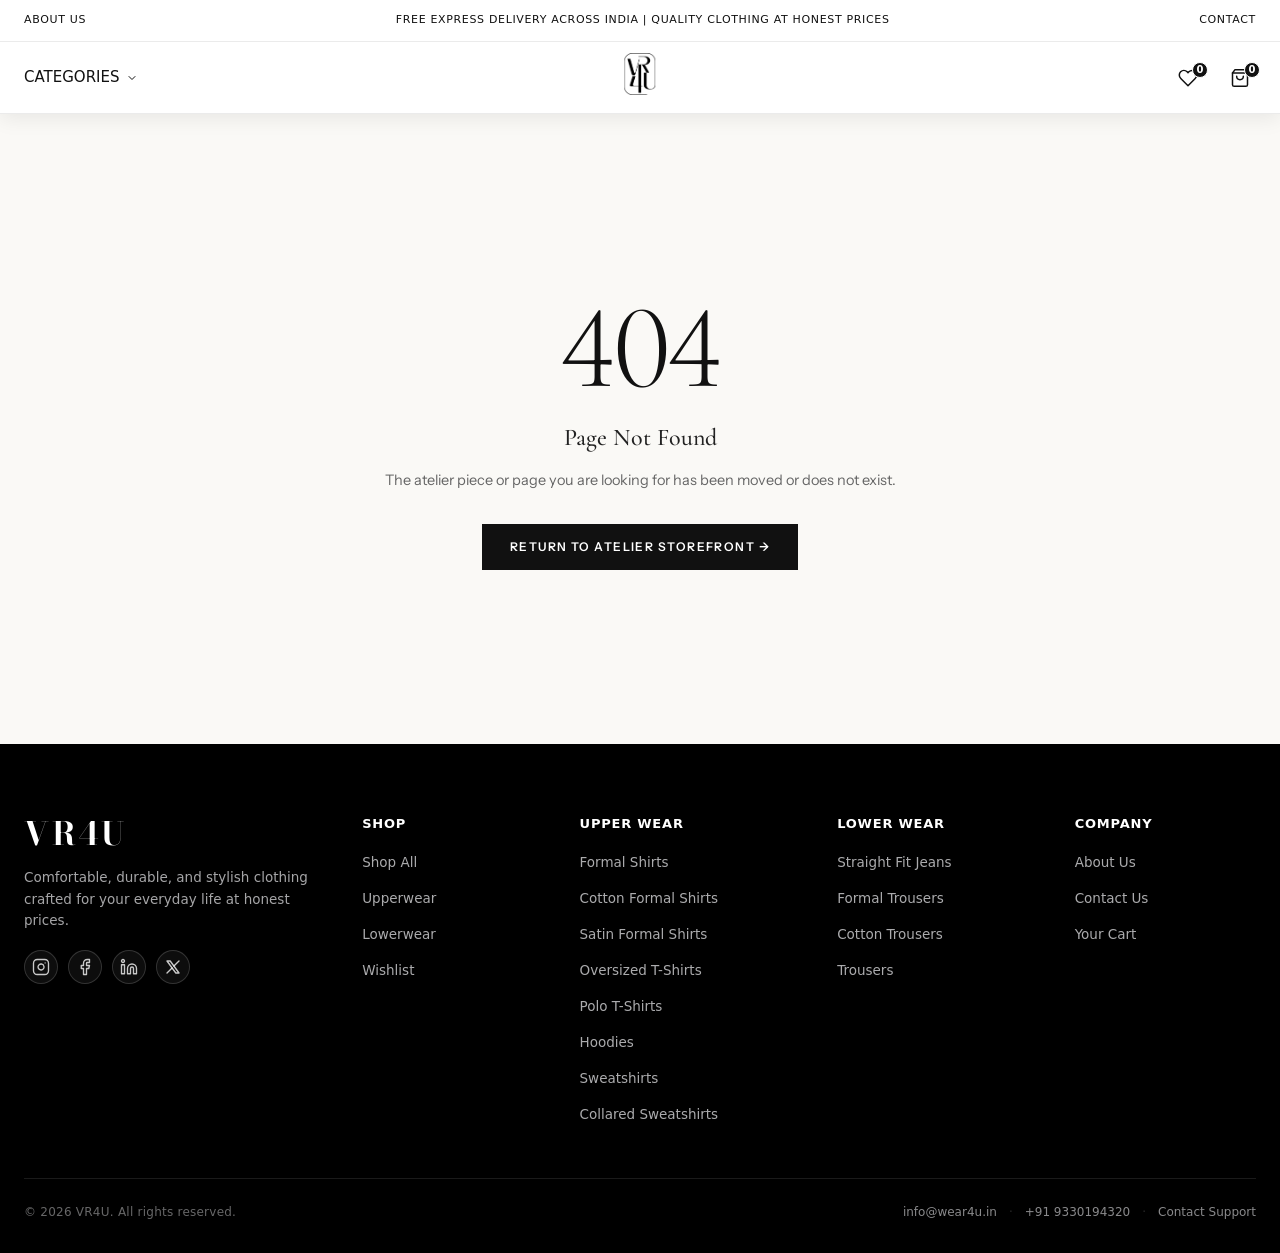
==== commit 40c72a51: "Add files via upload" ====
--- a/index.html
+++ b/index.html
@@ -6,13 +6,13 @@
   <meta name="viewport" content="width=device-width, initial-scale=1.0" />
 
   <!-- Primary Meta Tags -->
-  <title>VR4U | Luxury Sartorial Menswear & Quiet Tailoring</title>
-  <meta name="title" content="VR4U | Luxury Sartorial Menswear & Quiet Tailoring" />
+  <title>VR4U | Quality Everyday Clothing at Honest Prices</title>
+  <meta name="title" content="VR4U | Quality Everyday Clothing at Honest Prices" />
   <meta name="description"
-    content="Quiet tailoring made for real days. Discover VR4U luxury menswear featuring handcrafted formal shirts, sartorial pleated trousers, and elevated wardrobe essentials." />
+    content="Comfortable, stylish, and durable clothing made for real everyday life. Discover VR4U formal shirts, cotton trousers, polo t-shirts, and daily wardrobe essentials at honest, affordable prices." />
   <meta name="keywords"
-    content="VR4U, luxury menswear, sartorial tailoring, formal shirts, cotton shirts, satin shirts, pleated trousers, quiet luxury India, men fashion atelier, premium mens clothing" />
-  <meta name="author" content="VR4U Atelier" />
+    content="VR4U, everyday menswear, formal shirts, cotton trousers, polo t-shirts, straight fit jeans, comfortable mens clothing, affordable quality clothing India" />
+  <meta name="author" content="VR4U Clothing" />
   <meta name="robots" content="index, follow, max-image-preview:large, max-snippet:-1, max-video-preview:-1" />
   <meta name="theme-color" content="#161616" />
   <link rel="canonical" href="https://vr4u.in/" />
@@ -25,21 +25,21 @@
   <meta property="og:type" content="website" />
   <meta property="og:site_name" content="VR4U" />
   <meta property="og:url" content="https://vr4u.in/" />
-  <meta property="og:title" content="VR4U | Luxury Sartorial Menswear & Quiet Tailoring" />
+  <meta property="og:title" content="VR4U | Quality Everyday Clothing at Honest Prices" />
   <meta property="og:description"
-    content="Quiet tailoring made for real days. Considered proportions, honest fabric, and artisanal finish designed for modern silhouettes." />
+    content="Comfortable, stylish, and durable clothing made for real everyday life. Quality fabrics, easy fits, and honest pricing." />
   <meta property="og:image" content="/src/assets/images/hero/hero-slide-1.jpg" />
   <meta property="og:image:width" content="1376" />
   <meta property="og:image:height" content="768" />
-  <meta property="og:image:alt" content="VR4U Sartorial Menswear Collection" />
+  <meta property="og:image:alt" content="VR4U Everyday Clothing Collection" />
   <meta property="og:locale" content="en_IN" />
 
   <!-- Twitter Card -->
   <meta name="twitter:card" content="summary_large_image" />
-  <meta name="twitter:site" content="@vr4u_official" />
-  <meta name="twitter:title" content="VR4U | Luxury Sartorial Menswear" />
+  <meta name="twitter:site" content="@VR4UOfficial" />
+  <meta name="twitter:title" content="VR4U | Quality Everyday Clothing" />
   <meta name="twitter:description"
-    content="Quiet tailoring made for real days. Handcrafted formal shirts, sartorial trousers, and artisanal menswear essentials." />
+    content="Comfortable, stylish, and durable clothing made for real everyday life. Office formals, casual polos, and daily essentials at honest prices." />
   <meta name="twitter:image" content="/src/assets/images/hero/hero-slide-1.jpg" />
 
   <!-- Structured Data: Organization & ClothingStore (JSON-LD) -->
@@ -67,6 +67,14 @@
         "logo": "https://vr4u.in/src/assets/images/logo/VY4R%20WHITE.png",
         "description": "Quiet tailoring made for real days. Considered proportions, honest fabric, and timeless menswear shapes.",
         "priceRange": "₹₹₹",
+        "telephone": "+91 9330194320",
+        "email": "info@wear4u.in",
+        "sameAs": [
+          "https://www.instagram.com/vr4u.clothing/",
+          "https://www.facebook.com/profile.php?id=61596162054928",
+          "https://www.linkedin.com/company/145377969/admin/dashboard/",
+          "https://x.com/VR4UOfficial"
+        ],
         "currenciesAccepted": "INR",
         "paymentAccepted": "Cash, Credit Card, UPI, Net Banking",
         "address": {
@@ -78,14 +86,28 @@
   }
   </script>
 
+  <!-- Single Page Apps for GitHub Pages routing -->
+  <script type="text/javascript">
+    (function (l) {
+      if (l.search[1] === '/') {
+        var decoded = l.search.slice(1).split('&').map(function (s) {
+          return s.replace(/~and~/g, '&');
+        }).join('?');
+        window.history.replaceState(null, null,
+          l.pathname.slice(0, -1) + decoded + l.hash
+        );
+      }
+    }(window.location));
+  </script>
+
   <!-- Google Fonts -->
   <link rel="preconnect" href="https://fonts.googleapis.com" />
   <link rel="preconnect" href="https://fonts.gstatic.com" crossorigin />
   <link
     href="https://fonts.googleapis.com/css2?family=Bodoni+Moda:ital,opsz,wght@0,6..96,400..900;1,6..96,400..900&family=Cormorant+Garamond:ital,wght@0,300;0,400;0,500;0,600;0,700;1,300;1,400;1,500;1,600;1,700&family=Instrument+Sans:ital,wght@0,400..700;1,400..700&display=swap"
     rel="stylesheet" />
-  <script type="module" crossorigin src="./assets/index-BbsRdtHY.js"></script>
-  <link rel="stylesheet" crossorigin href="./assets/index-Bu_8urk5.css">
+  <script type="module" crossorigin src="./assets/index-DvstKpva.js"></script>
+  <link rel="stylesheet" crossorigin href="./assets/index-Ddm_plUc.css">
 </head>
 
 <body>
--- a/assets/index-Ddm_plUc.css
+++ b/assets/index-Ddm_plUc.css
@@ -0,0 +1,5 @@
+@charset "UTF-8";.utility-bar{background:#fff!important;color:#111!important;border-bottom:1px solid rgba(0,0,0,.08);height:42px;display:flex;align-items:center;transition:transform .42s cubic-bezier(.22,1,.36,1),opacity .25s ease,height .42s cubic-bezier(.22,1,.36,1);z-index:1030;position:relative}@media (max-width: 768px){.utility-bar{height:34px}}.utility-bar--away{transform:translateY(-100%);opacity:0;pointer-events:none;height:0;overflow:hidden;border-bottom:none}.utility-bar__inner{display:flex;align-items:center;justify-content:space-between;font-size:11px;letter-spacing:.06em;text-transform:uppercase;font-weight:500}@media (max-width: 768px){.utility-bar__inner{justify-content:center;padding-left:12px;padding-right:12px}}.utility-bar .utility-link{color:#111!important;text-decoration:none!important;transition:opacity .2s ease}.utility-bar .utility-link:hover{opacity:.65;text-decoration:none!important}.utility-bar__center{flex:1;text-align:center;min-width:0;display:flex;align-items:center;justify-content:center}.utility-bar .promo-text{margin:0;color:#111;white-space:nowrap;overflow:hidden;text-overflow:ellipsis;max-width:100%;display:inline-block}@media (max-width: 768px){.utility-bar .promo-text{font-size:9.5px;letter-spacing:.08em;font-weight:600}}@media (max-width: 380px){.utility-bar .promo-text{font-size:8.5px;letter-spacing:.05em}}.site-header{position:sticky;top:0;width:100%;height:72px;background:transparent!important;margin-bottom:-72px;z-index:1020;border-bottom:1px solid rgba(255,255,255,.15);transition:background .35s ease,backdrop-filter .35s ease,border-color .35s ease,box-shadow .35s ease}@media (max-width: 768px){.site-header{height:62px;margin-bottom:-62px}}.site-header--scrolled,.site-header--menu-open,.site-header--always-solid{background:#fff!important;backdrop-filter:none!important;-webkit-backdrop-filter:none!important;border-bottom:1px solid #ebebeb!important;box-shadow:0 4px 20px #00000014}.site-header--scrolled .brand-logo,.site-header--scrolled .brand-logo:visited,.site-header--menu-open .brand-logo,.site-header--menu-open .brand-logo:visited,.site-header--always-solid .brand-logo,.site-header--always-solid .brand-logo:visited{color:#111!important;text-shadow:none!important;filter:none!important}.site-header--scrolled .brand-logo .brand-logo-img,.site-header--scrolled .brand-logo:visited .brand-logo-img,.site-header--menu-open .brand-logo .brand-logo-img,.site-header--menu-open .brand-logo:visited .brand-logo-img,.site-header--always-solid .brand-logo .brand-logo-img,.site-header--always-solid .brand-logo:visited .brand-logo-img{filter:none!important}.site-header--scrolled .nav-link,.site-header--scrolled .nav-link:visited,.site-header--menu-open .nav-link,.site-header--menu-open .nav-link:visited,.site-header--always-solid .nav-link,.site-header--always-solid .nav-link:visited{color:#111!important;text-shadow:none!important;filter:none!important}.site-header--scrolled .nav-link .chevron-icon,.site-header--scrolled .nav-link:visited .chevron-icon,.site-header--menu-open .nav-link .chevron-icon,.site-header--menu-open .nav-link:visited .chevron-icon,.site-header--always-solid .nav-link .chevron-icon,.site-header--always-solid .nav-link:visited .chevron-icon{color:#111!important}.site-header--scrolled .nav-link:hover,.site-header--scrolled .nav-link:visited:hover,.site-header--menu-open .nav-link:hover,.site-header--menu-open .nav-link:visited:hover,.site-header--always-solid .nav-link:hover,.site-header--always-solid .nav-link:visited:hover{color:#111!important;opacity:.7}.site-header--scrolled .action-icon-btn,.site-header--menu-open .action-icon-btn,.site-header--always-solid .action-icon-btn{color:#111!important;filter:none!important}.site-header--scrolled .action-icon-btn svg,.site-header--menu-open .action-icon-btn svg,.site-header--always-solid .action-icon-btn svg{stroke:#111!important}.site-header--scrolled .action-icon-btn svg[fill=currentColor],.site-header--menu-open .action-icon-btn svg[fill=currentColor],.site-header--always-solid .action-icon-btn svg[fill=currentColor]{fill:#111!important}.site-header--scrolled .action-icon-btn:hover,.site-header--menu-open .action-icon-btn:hover,.site-header--always-solid .action-icon-btn:hover{background:#0000000d}.site-header--scrolled .action-icon-btn .counter-badge,.site-header--menu-open .action-icon-btn .counter-badge,.site-header--always-solid .action-icon-btn .counter-badge{background:#111!important;color:#fff!important;border:1px solid #ffffff}.site-header--scrolled .btn-icon,.site-header--menu-open .btn-icon,.site-header--always-solid .btn-icon{color:#111!important;filter:none!important}.site-header--scrolled .btn-icon svg,.site-header--menu-open .btn-icon svg,.site-header--always-solid .btn-icon svg{stroke:#111!important}.site-header--always-solid{margin-bottom:0!important}.site-header__inner{height:100%;display:flex;align-items:center;justify-content:space-between;position:relative}.site-header__nav{display:flex;align-items:center;gap:32px;flex:1}.site-header__nav .nav-item{position:relative}.site-header__nav .nav-item .nav-link{font-size:15px;font-weight:500;color:#fff;text-shadow:0 1px 6px rgba(0,0,0,.35);display:flex;align-items:center;gap:6px;padding:8px 0;text-decoration:none!important;transition:opacity .2s ease,color .25s ease}.site-header__nav .nav-item .nav-link:hover{color:#fff;opacity:.8;text-decoration:none!important}.site-header__nav .nav-item--dropdown .chevron-icon{transition:transform .25s ease}.site-header__nav .nav-item--dropdown .chevron-icon.rotate{transform:rotate(180deg)}.site-header .site-mega-menu{position:absolute;top:100%;left:0;width:100%;background:#fff;border-bottom:1px solid #e5e5e5;box-shadow:0 25px 50px -12px #0000001f;padding:44px 0 54px;z-index:1000;animation:megaMenuSlideDown .24s cubic-bezier(.16,1,.3,1)}.site-header .site-mega-menu__inner{display:flex;align-items:flex-start;justify-content:space-between;gap:48px}.site-header .site-mega-menu__inner .mega-menu__columns{display:flex;gap:80px;flex:1}.site-header .site-mega-menu__inner .mega-menu__columns .mega-col{min-width:170px}.site-header .site-mega-menu__inner .mega-menu__columns .mega-col__heading{font-family:Instrument Sans,-apple-system,BlinkMacSystemFont,Segoe UI,Roboto,sans-serif;font-size:13.5px;font-weight:500;color:#8e8e93;margin:0 0 22px;letter-spacing:.02em;cursor:pointer;transition:color .2s ease}.site-header .site-mega-menu__inner .mega-menu__columns .mega-col__heading:hover,.site-header .site-mega-menu__inner .mega-menu__columns .mega-col__heading.active{color:#111}.site-header .site-mega-menu__inner .mega-menu__columns .mega-col__list{list-style:none;padding:0;margin:0;display:flex;flex-direction:column;gap:15px}.site-header .site-mega-menu__inner .mega-menu__columns .mega-col .mega-link{font-family:Instrument Sans,-apple-system,BlinkMacSystemFont,Segoe UI,Roboto,sans-serif;font-size:15px;font-weight:400;color:#18181b;text-decoration:none!important;display:inline-block;transition:color .18s ease,transform .18s ease}.site-header .site-mega-menu__inner .mega-menu__columns .mega-col .mega-link:hover,.site-header .site-mega-menu__inner .mega-menu__columns .mega-col .mega-link.active{color:#b5875a;transform:translate(4px);font-weight:500}.site-header .site-mega-menu__inner .mega-menu__previews{display:flex;gap:20px;flex-shrink:0}.site-header .site-mega-menu__inner .mega-menu__previews .mega-preview-card{position:relative;width:250px;height:330px;overflow:hidden;display:block;text-decoration:none!important;background-color:#f4f4f4;cursor:pointer}.site-header .site-mega-menu__inner .mega-menu__previews .mega-preview-card .preview-card__img-box{position:absolute;top:0;right:0;bottom:0;left:0;width:100%;height:100%}.site-header .site-mega-menu__inner .mega-menu__previews .mega-preview-card .preview-card__img-box .preview-card__img{width:100%;height:100%;object-fit:cover;object-position:center 25%;filter:blur(6px) saturate(.85);transition:transform .6s cubic-bezier(.25,1,.5,1);animation:previewCrossFade .35s ease-out}.site-header .site-mega-menu__inner .mega-menu__previews .mega-preview-card .preview-card__img-box .preview-card__mask{position:absolute;top:0;right:0;bottom:0;left:0;background:#1212146b;backdrop-filter:blur(2px);-webkit-backdrop-filter:blur(2px);display:flex;align-items:center;justify-content:center;z-index:1}.site-header .site-mega-menu__inner .mega-menu__previews .mega-preview-card .preview-card__img-box .preview-card__mask .coming-soon-pill{display:inline-block;font-family:Instrument Sans,-apple-system,BlinkMacSystemFont,Segoe UI,Roboto,sans-serif;font-size:11px;font-weight:600;letter-spacing:.16em;text-transform:uppercase;color:#fff;background:#000000c7;padding:7px 18px;border:1px solid rgba(255,255,255,.28);border-radius:999px;box-shadow:0 4px 16px #00000059}.site-header .site-mega-menu__inner .mega-menu__previews .mega-preview-card .preview-card__img-box .preview-card__overlay{position:absolute;top:0;right:0;bottom:0;left:0;background:linear-gradient(180deg,#0000 45%,#000000b8)}.site-header .site-mega-menu__inner .mega-menu__previews .mega-preview-card:hover .preview-card__img{transform:scale(1.05)}.site-header .site-mega-menu__inner .mega-menu__previews .mega-preview-card .preview-card__content{position:absolute;bottom:22px;left:20px;right:20px;z-index:2;display:flex;flex-direction:column;gap:4px}.site-header .site-mega-menu__inner .mega-menu__previews .mega-preview-card .preview-card__content .preview-card__title{font-family:Instrument Sans,-apple-system,BlinkMacSystemFont,Segoe UI,Roboto,sans-serif;font-size:13.5px;font-weight:700;color:#fff;letter-spacing:.08em;text-transform:uppercase;text-shadow:0 1px 4px rgba(0,0,0,.5)}.site-header .site-mega-menu__inner .mega-menu__previews .mega-preview-card .preview-card__content .preview-card__cta{font-family:Instrument Sans,-apple-system,BlinkMacSystemFont,Segoe UI,Roboto,sans-serif;font-size:11px;font-weight:600;color:#ffffffe6;letter-spacing:.12em;text-transform:uppercase;text-decoration:underline;text-underline-offset:4px}.site-header__brand{position:absolute;left:50%;transform:translate(-50%);text-align:center}.site-header__brand .brand-logo{display:inline-flex;align-items:center;justify-content:center;text-decoration:none!important;transition:opacity .2s ease}.site-header__brand .brand-logo .brand-logo-img{height:42px;width:auto;object-fit:contain;display:block;filter:brightness(0) invert(1);drop-shadow:0 2px 8px rgba(0,0,0,.7);transition:filter .35s ease,transform .25s ease}@media (max-width: 768px){.site-header__brand .brand-logo .brand-logo-img{height:32px}}.site-header__brand .brand-logo:hover{opacity:.88}.site-header__brand .brand-logo:hover .brand-logo-img{transform:scale(1.06)}.site-header__actions{display:flex;align-items:center;justify-content:flex-end;gap:20px;flex:1}@media (max-width: 768px){.site-header__actions{gap:12px}}.site-header__actions .action-icon-btn{position:relative;display:flex;align-items:center;justify-content:center;color:#fff;filter:drop-shadow(0 1px 4px rgba(0,0,0,.35));padding:6px;text-decoration:none!important;transition:color .3s ease,filter .3s ease,opacity .2s ease,transform .2s ease}.site-header__actions .action-icon-btn:hover{opacity:.75;transform:scale(1.06);text-decoration:none!important}.site-header__actions .action-icon-btn .counter-badge{position:absolute;top:0;right:-4px;min-width:16px;height:16px;padding:0 3px;border-radius:8px;background:#fff;color:#111;font-size:10px;font-weight:700;display:flex;align-items:center;justify-content:center;transition:background .3s ease,color .3s ease}.site-header__mobile-menu .btn-icon{color:#fff;filter:drop-shadow(0 1px 4px rgba(0,0,0,.35));padding:6px;text-decoration:none!important;transition:color .3s ease,filter .3s ease}.mobile-drawer-overlay{position:fixed;top:0;right:0;bottom:0;left:0;background:#000000a6;-webkit-backdrop-filter:blur(4px);backdrop-filter:blur(4px);z-index:1040;animation:fadeIn .25s ease}.mobile-drawer-panel{position:fixed;top:0;left:0;bottom:0;width:86%;max-width:360px;background:#111;color:#fff;z-index:1050;display:flex;flex-direction:column;padding:24px 20px;box-shadow:10px 0 30px #0000004d;animation:slideDrawerLeft .3s cubic-bezier(.22,1,.36,1);overflow-y:auto;-webkit-overflow-scrolling:touch}.mobile-drawer-header{display:flex;align-items:center;justify-content:space-between;margin-bottom:36px}.mobile-drawer-header .drawer-brand{display:inline-flex;align-items:center;font-family:Bodoni Moda,Didot,Bodoni MT,serif;font-size:20px;font-weight:700;letter-spacing:.08em;color:#fff;text-decoration:none!important}.mobile-drawer-header .drawer-brand .drawer-logo-img,.mobile-drawer-header .drawer-brand img{height:36px;width:auto;object-fit:contain;filter:brightness(0) invert(1)!important;display:block}.mobile-drawer-header .drawer-close-btn{width:32px;height:32px;display:flex;align-items:center;justify-content:center;color:#fff;text-decoration:none!important}.mobile-drawer-nav{display:flex;flex-direction:column;gap:18px;flex:1}.mobile-drawer-nav .drawer-nav-link{font-size:17px;font-weight:500;color:#fff!important;padding-bottom:6px;border-bottom:1px solid rgba(255,255,255,.1);text-decoration:none!important}.mobile-drawer-nav .drawer-nav-link:hover{color:#b5875a!important;text-decoration:none!important}.mobile-drawer-nav .drawer-accordion{display:flex;flex-direction:column}.mobile-drawer-nav .drawer-accordion .drawer-accordion-header{display:flex;justify-content:space-between;align-items:center;cursor:pointer}.mobile-drawer-nav .drawer-accordion .drawer-accordion-header .drawer-chevron{transition:transform .25s ease}.mobile-drawer-nav .drawer-accordion .drawer-accordion-header .drawer-chevron.open{transform:rotate(180deg)}.mobile-drawer-nav .drawer-accordion .drawer-sublinks{display:flex;flex-direction:column;gap:12px;padding:12px 0 10px 18px}.mobile-drawer-nav .drawer-accordion .drawer-sublinks .drawer-sublink{font-size:14px;color:#ffffffc7;text-decoration:none!important;transition:all .2s ease}.mobile-drawer-nav .drawer-accordion .drawer-sublinks .drawer-sublink:hover{color:#fff;transform:translate(4px)}.mobile-drawer-nav .drawer-accordion .drawer-sublinks .drawer-sublink--all{color:#b5875a;font-weight:500;font-size:13.5px;margin-bottom:2px}.mobile-drawer-footer{border-top:1px solid rgba(255,255,255,.12);padding-top:20px}.mobile-drawer-footer .drawer-socials{display:flex;align-items:center;gap:12px;margin-bottom:14px}.mobile-drawer-footer .drawer-socials .drawer-social-btn{display:inline-flex;align-items:center;justify-content:center;width:36px;height:36px;border-radius:50%;border:1px solid rgba(255,255,255,.18);background:#ffffff0f;color:#ffffffd9;transition:all .2s ease}.mobile-drawer-footer .drawer-socials .drawer-social-btn:hover{background:#fff3;color:#fff;border-color:#ffffff80}.mobile-drawer-footer .drawer-contact-links{display:flex;align-items:center;flex-wrap:wrap;gap:8px;margin-bottom:12px;font-size:12px;color:#ffffffa6}.mobile-drawer-footer .drawer-contact-links .drawer-contact-line{color:#fffc;text-decoration:none;transition:color .2s ease}.mobile-drawer-footer .drawer-contact-links .drawer-contact-line:hover{color:#fff}.mobile-drawer-footer .drawer-contact-links .dot-sep{opacity:.4}.mobile-drawer-footer .footer-copyright{font-size:11px;color:#ffffff73;display:block}@keyframes slideDrawerLeft{0%{transform:translate(-100%)}to{transform:translate(0)}}@keyframes megaMenuSlideDown{0%{opacity:0;transform:translateY(-8px)}to{opacity:1;transform:translateY(0)}}@keyframes previewCrossFade{0%{opacity:.35;transform:scale(1.03)}to{opacity:1;transform:scale(1)}}.site-footer{background:#000;color:#fff;padding-top:72px;padding-bottom:32px;position:relative;overflow:hidden}@media (max-width: 768px){.site-footer{padding-top:48px;padding-bottom:24px}}.site-footer__grid{display:grid;grid-template-columns:1.5fr .9fr 1.1fr 1fr .9fr;gap:40px 36px;padding-bottom:52px;border-bottom:1px solid rgba(255,255,255,.1)}@media (max-width: 1200px){.site-footer__grid{grid-template-columns:1.4fr 1fr 1.1fr 1fr 1fr;gap:36px 24px}}@media (max-width: 991px){.site-footer__grid{grid-template-columns:repeat(3,1fr);gap:36px 24px;padding-bottom:40px}.site-footer__grid .footer-col--brand{grid-column:1/-1}}@media (max-width: 767px){.site-footer__grid{grid-template-columns:1fr 1fr;gap:32px 18px;padding-bottom:32px}.site-footer__grid .footer-col--brand{grid-column:1/-1;padding-bottom:12px;border-bottom:1px solid rgba(255,255,255,.08)}}.site-footer .footer-col{width:100%}.site-footer .footer-col--brand .footer-brand-title{display:inline-block;font-family:Bodoni Moda,Didot,Bodoni MT,serif;font-size:32px;font-weight:700;letter-spacing:.08em;line-height:1.1;color:#fff!important;text-decoration:none!important;margin-bottom:16px;transition:opacity .2s ease}.site-footer .footer-col--brand .footer-brand-title:hover{opacity:.85}@media (max-width: 768px){.site-footer .footer-col--brand .footer-brand-title{font-size:26px}}.site-footer .footer-col--brand .footer-brand-desc{font-size:13.5px;line-height:1.6;color:#e4e4e7b8;margin:0;max-width:320px}.site-footer .footer-col--brand .footer-social-links{display:flex;align-items:center;gap:10px;margin-top:18px}.site-footer .footer-col--brand .footer-social-links .footer-social-link{display:inline-flex;align-items:center;justify-content:center;width:34px;height:34px;border-radius:50%;border:1px solid rgba(255,255,255,.16);background:#ffffff0d;color:#ffffffc7;transition:all .25s ease}.site-footer .footer-col--brand .footer-social-links .footer-social-link:hover{color:#fff;background:#fff3;border-color:#ffffff80;transform:translateY(-2px)}.site-footer .footer-col__title{font-size:13px;font-weight:600;letter-spacing:.06em;text-transform:uppercase;margin:0 0 18px;padding:0;color:#fff;text-align:left}.site-footer .footer-col__links{list-style:none!important;padding:0!important;margin:0!important;display:flex;flex-direction:column;gap:12px;text-align:left}.site-footer .footer-col__links li{list-style:none!important;padding:0!important;margin:0!important;text-align:left}.site-footer .footer-col__links li a,.site-footer .footer-col__links li .footer-btn-link{display:inline-block;font-size:13.5px;color:#e4e4e7bf;text-decoration:none!important;transition:color .2s ease,transform .2s ease;background:none;border:none;padding:0!important;margin:0!important;text-align:left;cursor:pointer}.site-footer .footer-col__links li a:hover,.site-footer .footer-col__links li .footer-btn-link:hover{color:#fff;text-decoration:none!important;transform:translate(2px)}.site-footer__bottom{display:flex;align-items:center;justify-content:space-between;padding-top:24px;flex-wrap:wrap;gap:16px}@media (max-width: 767px){.site-footer__bottom{flex-direction:column;justify-content:center;text-align:center;gap:10px;padding-top:20px}}.site-footer__bottom .copyright-text{font-size:12px;color:#e4e4e773;margin:0;letter-spacing:.02em}.site-footer__bottom .footer-legal-links{display:flex;align-items:center;gap:12px;font-size:12px;color:#e4e4e773}.site-footer__bottom .footer-legal-links a{color:#e4e4e799;text-decoration:none!important;transition:color .2s ease}.site-footer__bottom .footer-legal-links a:hover{color:#fff}.site-footer__bottom .footer-legal-links .dot-sep{opacity:.4}.quickview-overlay{position:fixed;top:0;right:0;bottom:0;left:0;background:#000000a6;-webkit-backdrop-filter:blur(4px);backdrop-filter:blur(4px);z-index:1060;display:flex;align-items:center;justify-content:center;padding:24px;animation:fadeIn .25s ease}.quickview-modal{position:relative;background:#fff;max-width:900px;width:100%;max-height:90vh;overflow-y:auto;box-shadow:0 20px 40px #0003;animation:slideUp .3s cubic-bezier(.22,1,.36,1)}.quickview-modal::-webkit-scrollbar{height:4px;width:4px}.quickview-modal::-webkit-scrollbar-track{background:transparent}.quickview-modal::-webkit-scrollbar-thumb{background:#00000026;border-radius:4px}.quickview-close{position:absolute;top:16px;right:16px;width:40px;height:40px;border-radius:50%;background:#ffffffe6;color:#111;display:flex;align-items:center;justify-content:center;z-index:10;transition:transform .2s ease,background .2s ease}.quickview-close:hover{background:#111;color:#fff;transform:rotate(90deg)}.quickview-content{display:grid;grid-template-columns:1fr 1fr}@media (max-width: 768px){.quickview-content{grid-template-columns:1fr}}.quickview-gallery{position:relative;background:#f7f7f7;height:100%;min-height:480px}@media (max-width: 768px){.quickview-gallery{min-height:340px}}.quickview-gallery .quickview-img{width:100%;height:100%;object-fit:cover}.quickview-details{padding:40px;display:flex;flex-direction:column}@media (max-width: 768px){.quickview-details{padding:24px}}.quickview-details .quickview-title{font-family:Cormorant Garamond,Cormorant,Garamond,Georgia,serif;font-size:28px;font-weight:400;margin:8px 0 12px;color:#111;line-height:1.25}.quickview-details .quickview-price-row{display:flex;align-items:baseline;gap:12px;margin-bottom:12px}.quickview-details .quickview-price-row .price-main{font-size:20px;font-weight:600;color:#111}.quickview-details .quickview-price-row .price-original{font-size:16px;color:#808088;text-decoration:line-through}.quickview-details .quickview-rating{display:flex;align-items:center;gap:8px;margin-bottom:20px}.quickview-details .quickview-rating .rating-text{font-size:13px;color:#71717a}.quickview-details .quickview-description{font-size:14.5px;line-height:1.6;color:#444;margin-bottom:24px}.quickview-details .quickview-option-group{margin-bottom:24px}.quickview-details .quickview-option-group .option-label{font-size:13px;margin-bottom:8px;color:#111}.quickview-details .quickview-option-group .quickview-color-swatches{display:flex;gap:10px;align-items:center}.quickview-details .quickview-option-group .quickview-color-swatches .quickview-color-btn{width:28px;height:28px;border-radius:50%;background:transparent;border:none;padding:2px;cursor:pointer;outline:1.5px solid transparent;outline-offset:2px;transition:outline-color .2s ease,transform .2s ease;display:flex;align-items:center;justify-content:center}.quickview-details .quickview-option-group .quickview-color-swatches .quickview-color-btn .swatch-circle{width:100%;height:100%;border-radius:50%;border:1px solid rgba(0,0,0,.15)}.quickview-details .quickview-option-group .quickview-color-swatches .quickview-color-btn:hover{transform:scale(1.1)}.quickview-details .quickview-option-group .quickview-color-swatches .quickview-color-btn.active{outline-color:#111}.quickview-details .quickview-option-group .size-buttons{display:flex;gap:8px}.quickview-details .quickview-option-group .size-buttons .size-btn{width:40px;height:40px;border:1px solid rgba(0,0,0,.15);background:transparent;color:#111;font-size:12px;font-weight:500;transition:all .2s ease}.quickview-details .quickview-option-group .size-buttons .size-btn:hover{border-color:#111}.quickview-details .quickview-option-group .size-buttons .size-btn.active{background:#111;color:#fff;border-color:#111}.quickview-details .quickview-actions{display:flex;gap:12px;margin-bottom:28px}.quickview-details .quickview-actions .quantity-box{display:flex;align-items:center;border:1px solid rgba(0,0,0,.15);height:48px}.quickview-details .quickview-actions .quantity-box button{width:36px;height:100%;font-size:16px;color:#111;transition:background .2s ease}.quickview-details .quickview-actions .quantity-box button:hover{background:#f0f0f0}.quickview-details .quickview-actions .quantity-box span{width:32px;text-align:center;font-size:14px;font-weight:500}.quickview-details .quickview-actions .btn-add-bag{flex:1;height:48px;background:#111;color:#fff;font-size:12px;font-weight:600;letter-spacing:.14em;text-transform:uppercase;border:none;transition:background .25s ease}.quickview-details .quickview-actions .btn-add-bag:hover{background:#303030}.quickview-details .quickview-actions .btn-add-bag.added{background:#b5875a}.quickview-details .quickview-actions .btn-wishlist-toggle{width:48px;height:48px;border:1px solid rgba(0,0,0,.15);display:flex;align-items:center;justify-content:center;color:#111;transition:all .2s ease}.quickview-details .quickview-actions .btn-wishlist-toggle:hover{border-color:#111}.quickview-details .quickview-actions .btn-wishlist-toggle.active{color:#e63946;border-color:#e63946}.quickview-details .quickview-full-details-link{margin-bottom:20px;text-align:center}.quickview-details .quickview-full-details-link .btn-pdp-link{background:none;border:none;color:#111;font-size:13px;font-weight:500;letter-spacing:.04em;text-decoration:underline!important;text-underline-offset:4px;cursor:pointer;padding:4px 8px;transition:color .2s ease}.quickview-details .quickview-full-details-link .btn-pdp-link:hover{color:#b5875a}.quickview-details .quickview-perks{border-top:1px solid rgba(0,0,0,.08);padding-top:18px;display:flex;flex-direction:column;gap:6px;font-size:12.5px;color:#808088}@keyframes fadeIn{0%{opacity:0}to{opacity:1}}@keyframes slideUp{0%{opacity:0;transform:translateY(20px)}to{opacity:1;transform:translateY(0)}}.cart-drawer-overlay{position:fixed;top:0;right:0;bottom:0;left:0;background:#00000080;-webkit-backdrop-filter:blur(3px);backdrop-filter:blur(3px);z-index:1040;display:flex;justify-content:flex-end;animation:fadeIn .25s ease}.cart-drawer-panel{position:relative;background:#fff;width:100%;max-width:440px;height:100%;display:flex;flex-direction:column;box-shadow:-10px 0 30px #00000026;animation:slideDrawer .35s cubic-bezier(.22,1,.36,1)}@media (max-width: 480px){.cart-drawer-panel .cart-drawer-header{padding:16px 20px}.cart-drawer-panel .free-shipping-box{padding:12px 20px}.cart-drawer-panel .cart-drawer-body,.cart-drawer-panel .cart-drawer-footer{padding:18px 20px}}.cart-drawer-header{display:flex;align-items:center;justify-content:space-between;padding:24px 28px;border-bottom:1px solid rgba(0,0,0,.08)}.cart-drawer-header__brand{display:flex;align-items:center;gap:12px}.cart-drawer-header__brand .cart-header-logo{width:20px;height:auto;object-fit:contain;opacity:.85}.cart-drawer-header .cart-drawer-title{font-family:Instrument Sans,-apple-system,BlinkMacSystemFont,Segoe UI,Roboto,sans-serif;font-size:13px;font-weight:600;letter-spacing:.14em;margin:0;color:#111}.cart-drawer-header .cart-drawer-close{width:32px;height:32px;display:flex;align-items:center;justify-content:center;color:#111;transition:transform .2s ease}.cart-drawer-header .cart-drawer-close:hover{transform:rotate(90deg)}.free-shipping-box{background:#fbf9f6;padding:14px 28px;border-bottom:1px solid rgba(0,0,0,.05)}.free-shipping-box .shipping-text{font-size:12px;color:#111;margin-bottom:8px;font-weight:500}.free-shipping-box .progress-track{width:100%;height:3px;background:#e9e6e1;overflow:hidden}.free-shipping-box .progress-track .progress-fill{height:100%;background:#b5875a;transition:width .3s ease}.cart-drawer-body{flex:1;overflow-y:auto;padding:24px 28px}.cart-drawer-body::-webkit-scrollbar{height:4px;width:4px}.cart-drawer-body::-webkit-scrollbar-track{background:transparent}.cart-drawer-body::-webkit-scrollbar-thumb{background:#00000026;border-radius:4px}.empty-cart-state{height:100%;display:flex;align-items:center;justify-content:center;flex-direction:column;text-align:center;padding:40px 0}.empty-cart-state .empty-cart-logo{width:52px;height:auto;object-fit:contain;opacity:.3;margin-bottom:20px;transition:opacity .3s ease,transform .3s ease}.empty-cart-state .empty-cart-logo:hover{opacity:.65;transform:scale(1.06)}.empty-cart-state .empty-title{font-family:Cormorant Garamond,Cormorant,Garamond,Georgia,serif;font-size:22px;color:#111;margin-bottom:8px}.empty-cart-state .empty-desc{font-size:13.5px;color:#808088;margin-bottom:24px;max-width:260px}.empty-cart-state .btn-shop-now{background:#111;color:#fff;font-size:11px;font-weight:600;letter-spacing:.14em;padding:12px 24px;transition:background .2s ease}.empty-cart-state .btn-shop-now:hover{background:#373737}.cart-items-list{display:flex;flex-direction:column;gap:20px}.cart-item{display:flex;gap:16px;padding-bottom:20px;border-bottom:1px solid rgba(0,0,0,.06)}.cart-item__media{width:80px;height:108px;flex-shrink:0;background:#f7f7f7;overflow:hidden}.cart-item__media img{width:100%;height:100%;object-fit:cover}.cart-item__info{flex:1;display:flex;flex-direction:column;justify-content:space-between}.cart-item__info .item-name{font-size:13.5px;font-weight:500;color:#111;margin:0;line-height:1.3}.cart-item__info .btn-remove{font-size:12px;color:#808088;padding:0 4px}.cart-item__info .btn-remove:hover{color:#111}.cart-item__info .item-meta{font-size:12px;color:#808088;margin-top:4px}.cart-item__info .item-bottom-row{display:flex;align-items:center;justify-content:space-between;margin-top:12px}.cart-item__info .item-bottom-row .quantity-controls{display:flex;align-items:center;border:1px solid rgba(0,0,0,.12);height:28px}.cart-item__info .item-bottom-row .quantity-controls button{width:24px;height:100%;font-size:14px;color:#111}.cart-item__info .item-bottom-row .quantity-controls button:hover{background:#f0f0f0}.cart-item__info .item-bottom-row .quantity-controls span{width:26px;text-align:center;font-size:12px;font-weight:500}.cart-item__info .item-bottom-row .item-price-col{display:flex;flex-direction:column;align-items:flex-end;text-align:right}.cart-item__info .item-bottom-row .item-price-col .item-multiplier{font-size:11px;color:#808088;font-weight:500;letter-spacing:.02em;line-height:1.2;margin-bottom:2px}.cart-item__info .item-bottom-row .item-price-col .item-price{font-size:14.5px;font-weight:600;color:#111;line-height:1.2}.cart-drawer-footer{border-top:1px solid rgba(0,0,0,.08);padding:24px 28px;background:#fff}.cart-drawer-footer .subtotal-row{display:flex;align-items:center;justify-content:space-between;font-size:15px;font-weight:600;color:#111;margin-bottom:4px}.cart-drawer-footer .subtotal-row .subtotal-amount{font-size:17px}.cart-drawer-footer .shipping-note{font-size:12px;color:#808088;margin-bottom:18px}.cart-drawer-footer .btn-checkout{width:100%;height:48px;background:#111;color:#fff;font-size:12px;font-weight:600;letter-spacing:.14em;text-transform:uppercase;transition:background .2s ease;margin-bottom:10px}.cart-drawer-footer .btn-checkout:hover{background:#373737}.cart-drawer-footer .btn-continue{width:100%;text-align:center;font-size:12px;color:#808088;padding:8px 0;text-decoration:none!important}.cart-drawer-footer .btn-continue:hover{color:#111;text-decoration:none!important}@keyframes slideDrawer{0%{transform:translate(100%)}to{transform:translate(0)}}.search-overlay{position:fixed;top:0;right:0;bottom:0;left:0;background:#0009;-webkit-backdrop-filter:blur(4px);backdrop-filter:blur(4px);z-index:1060;animation:fadeIn .2s ease}.search-modal{background:#fff;max-width:760px;width:100%;margin:60px auto;box-shadow:0 20px 40px #00000026;animation:slideDown .3s cubic-bezier(.22,1,.36,1)}@media (max-width: 768px){.search-modal{margin:0;max-width:100%;height:100%}}.search-input-wrapper{display:flex;align-items:center;padding:24px 28px;border-bottom:1px solid rgba(0,0,0,.08);gap:16px}.search-input-wrapper .search-icon{color:#808088}.search-input-wrapper .search-input{flex:1;font-size:18px;border:none;outline:none;font-family:inherit;color:#111}.search-input-wrapper .search-input::placeholder{color:#b5b5b9}.search-input-wrapper .search-close-btn{color:#111;display:flex;align-items:center;justify-content:center;width:32px;height:32px;transition:transform .2s ease}.search-input-wrapper .search-close-btn:hover{transform:rotate(90deg)}.search-content{padding:32px 28px;max-height:480px;overflow-y:auto}.search-content::-webkit-scrollbar{height:4px;width:4px}.search-content::-webkit-scrollbar-track{background:transparent}.search-content::-webkit-scrollbar-thumb{background:#00000026;border-radius:4px}.search-suggestions .suggestions-title{font-size:11px;font-weight:600;letter-spacing:.14em;color:#808088;display:block;margin-bottom:14px}.search-suggestions .suggestion-tags{display:flex;flex-wrap:wrap;gap:8px}.search-suggestions .suggestion-tags .tag-btn{background:#f4f4f4;color:#111;padding:8px 16px;font-size:13px;border-radius:20px;transition:background .2s ease,color .2s ease}.search-suggestions .suggestion-tags .tag-btn:hover{background:#111;color:#fff}.no-results{text-align:center;padding:30px 0}.no-results p{font-size:16px;color:#111;margin-bottom:4px}.no-results span{font-size:13px;color:#808088}.search-results-grid{display:grid;grid-template-columns:repeat(auto-fill,minmax(200px,1fr));gap:16px}.search-result-item{display:flex;gap:12px;padding:8px;cursor:pointer;border-radius:4px;transition:background .2s ease}.search-result-item:hover{background:#f7f7f7}.search-result-item img{width:60px;height:80px;object-fit:cover}.search-result-item .result-info{display:flex;flex-direction:column;justify-content:center}.search-result-item .result-info h4{font-size:13.5px;font-weight:500;color:#111;margin:0 0 4px;line-height:1.3}.search-result-item .result-info .result-price{font-size:13px;font-weight:600;color:#b5875a}@keyframes slideDown{0%{opacity:0;transform:translateY(-20px)}to{opacity:1;transform:translateY(0)}}@font-face{font-family:swiper-icons;src:url(data:application/font-woff;charset=utf-8;base64,\ [base64]//wADZ2x5ZgAAAywAAADMAAAD2MHtryVoZWFkAAABbAAAADAAAAA2E2+eoWhoZWEAAAGcAAAAHwAAACQC9gDzaG10eAAAAigAAAAZAAAArgJkABFsb2NhAAAC0AAAAFoAAABaFQAUGG1heHAAAAG8AAAAHwAAACAAcABAbmFtZQAAA/gAAAE5AAACXvFdBwlwb3N0AAAFNAAAAGIAAACE5s74hXjaY2BkYGAAYpf5Hu/j+W2+MnAzMYDAzaX6QjD6/4//Bxj5GA8AuRwMYGkAPywL13jaY2BkYGA88P8Agx4j+/8fQDYfA1AEBWgDAIB2BOoAeNpjYGRgYNBh4GdgYgABEMnIABJzYNADCQAACWgAsQB42mNgYfzCOIGBlYGB0YcxjYGBwR1Kf2WQZGhhYGBiYGVmgAFGBiQQkOaawtDAoMBQxXjg/wEGPcYDDA4wNUA2CCgwsAAAO4EL6gAAeNpj2M0gyAACqxgGNWBkZ2D4/wMA+xkDdgAAAHjaY2BgYGaAYBkGRgYQiAHyGMF8FgYHIM3DwMHABGQrMOgyWDLEM1T9/w8UBfEMgLzE////P/5//f/V/xv+r4eaAAeMbAxwIUYmIMHEgKYAYjUcsDAwsLKxc3BycfPw8jEQA/[base64]/uznmfPFBNODM2K7MTQ45YEAZqGP81AmGGcF3iPqOop0r1SPTaTbVkfUe4HXj97wYE+yNwWYxwWu4v1ugWHgo3S1XdZEVqWM7ET0cfnLGxWfkgR42o2PvWrDMBSFj/IHLaF0zKjRgdiVMwScNRAoWUoH78Y2icB/yIY09An6AH2Bdu/UB+yxopYshQiEvnvu0dURgDt8QeC8PDw7Fpji3fEA4z/PEJ6YOB5hKh4dj3EvXhxPqH/SKUY3rJ7srZ4FZnh1PMAtPhwP6fl2PMJMPDgeQ4rY8YT6Gzao0eAEA409DuggmTnFnOcSCiEiLMgxCiTI6Cq5DZUd3Qmp10vO0LaLTd2cjN4fOumlc7lUYbSQcZFkutRG7g6JKZKy0RmdLY680CDnEJ+UMkpFFe1RN7nxdVpXrC4aTtnaurOnYercZg2YVmLN/d/gczfEimrE/fs/bOuq29Zmn8tloORaXgZgGa78yO9/cnXm2BpaGvq25Dv9S4E9+5SIc9PqupJKhYFSSl47+Qcr1mYNAAAAeNptw0cKwkAAAMDZJA8Q7OUJvkLsPfZ6zFVERPy8qHh2YER+3i/BP83vIBLLySsoKimrqKqpa2hp6+jq6RsYGhmbmJqZSy0sraxtbO3sHRydnEMU4uR6yx7JJXveP7WrDycAAAAAAAH//wACeNpjYGRgYOABYhkgZgJCZgZNBkYGLQZtIJsFLMYAAAw3ALgAeNolizEKgDAQBCchRbC2sFER0YD6qVQiBCv/H9ezGI6Z5XBAw8CBK/m5iQQVauVbXLnOrMZv2oLdKFa8Pjuru2hJzGabmOSLzNMzvutpB3N42mNgZGBg4GKQYzBhYMxJLMlj4GBgAYow/P/PAJJhLM6sSoWKfWCAAwDAjgbRAAB42mNgYGBkAIIbCZo5IPrmUn0hGA0AO8EFTQAA);font-weight:400;font-style:normal}:root{--swiper-theme-color: #007aff}:host{position:relative;display:block;margin-left:auto;margin-right:auto;z-index:1}.swiper{margin-left:auto;margin-right:auto;position:relative;overflow:hidden;list-style:none;padding:0;z-index:1;display:block}.swiper-vertical>.swiper-wrapper{flex-direction:column}.swiper-wrapper{position:relative;width:100%;height:100%;z-index:1;display:flex;transition-property:transform;transition-timing-function:var(--swiper-wrapper-transition-timing-function, initial);box-sizing:content-box}.swiper-android .swiper-slide,.swiper-ios .swiper-slide,.swiper-wrapper{transform:translateZ(0)}.swiper-horizontal{touch-action:pan-y}.swiper-vertical{touch-action:pan-x}.swiper-slide{flex-shrink:0;width:100%;height:100%;position:relative;transition-property:transform;display:block}.swiper-slide-invisible-blank{visibility:hidden}.swiper-autoheight,.swiper-autoheight .swiper-slide{height:auto}.swiper-autoheight .swiper-wrapper{align-items:flex-start;transition-property:transform,height}.swiper-backface-hidden .swiper-slide{transform:translateZ(0);-webkit-backface-visibility:hidden;backface-visibility:hidden}.swiper-3d.swiper-css-mode .swiper-wrapper{perspective:1200px}.swiper-3d .swiper-wrapper{transform-style:preserve-3d}.swiper-3d{perspective:1200px}.swiper-3d .swiper-slide,.swiper-3d .swiper-cube-shadow{transform-style:preserve-3d}.swiper-css-mode>.swiper-wrapper{overflow:auto;scrollbar-width:none;-ms-overflow-style:none}.swiper-css-mode>.swiper-wrapper::-webkit-scrollbar{display:none}.swiper-css-mode>.swiper-wrapper>.swiper-slide{scroll-snap-align:start start}.swiper-css-mode.swiper-horizontal>.swiper-wrapper{scroll-snap-type:x mandatory}.swiper-css-mode.swiper-vertical>.swiper-wrapper{scroll-snap-type:y mandatory}.swiper-css-mode.swiper-free-mode>.swiper-wrapper{scroll-snap-type:none}.swiper-css-mode.swiper-free-mode>.swiper-wrapper>.swiper-slide{scroll-snap-align:none}.swiper-css-mode.swiper-centered>.swiper-wrapper:before{content:"";flex-shrink:0;order:9999}.swiper-css-mode.swiper-centered>.swiper-wrapper>.swiper-slide{scroll-snap-align:center center;scroll-snap-stop:always}.swiper-css-mode.swiper-centered.swiper-horizontal>.swiper-wrapper>.swiper-slide:first-child{margin-inline-start:var(--swiper-centered-offset-before)}.swiper-css-mode.swiper-centered.swiper-horizontal>.swiper-wrapper:before{height:100%;min-height:1px;width:var(--swiper-centered-offset-after)}.swiper-css-mode.swiper-centered.swiper-vertical>.swiper-wrapper>.swiper-slide:first-child{margin-block-start:var(--swiper-centered-offset-before)}.swiper-css-mode.swiper-centered.swiper-vertical>.swiper-wrapper:before{width:100%;min-width:1px;height:var(--swiper-centered-offset-after)}.swiper-3d .swiper-slide-shadow,.swiper-3d .swiper-slide-shadow-left,.swiper-3d .swiper-slide-shadow-right,.swiper-3d .swiper-slide-shadow-top,.swiper-3d .swiper-slide-shadow-bottom{position:absolute;left:0;top:0;width:100%;height:100%;pointer-events:none;z-index:10}.swiper-3d .swiper-slide-shadow{background:#00000026}.swiper-3d .swiper-slide-shadow-left{background-image:linear-gradient(to left,#00000080,#0000)}.swiper-3d .swiper-slide-shadow-right{background-image:linear-gradient(to right,#00000080,#0000)}.swiper-3d .swiper-slide-shadow-top{background-image:linear-gradient(to top,#00000080,#0000)}.swiper-3d .swiper-slide-shadow-bottom{background-image:linear-gradient(to bottom,#00000080,#0000)}.swiper-lazy-preloader{width:42px;height:42px;position:absolute;left:50%;top:50%;margin-left:-21px;margin-top:-21px;z-index:10;transform-origin:50%;box-sizing:border-box;border:4px solid var(--swiper-preloader-color, var(--swiper-theme-color));border-radius:50%;border-top-color:transparent}.swiper:not(.swiper-watch-progress) .swiper-lazy-preloader,.swiper-watch-progress .swiper-slide-visible .swiper-lazy-preloader{animation:swiper-preloader-spin 1s infinite linear}.swiper-lazy-preloader-white{--swiper-preloader-color: #fff}.swiper-lazy-preloader-black{--swiper-preloader-color: #000}@keyframes swiper-preloader-spin{0%{transform:rotate(0)}to{transform:rotate(360deg)}}.swiper-fade.swiper-free-mode .swiper-slide{transition-timing-function:ease-out}.swiper-fade .swiper-slide{pointer-events:none;transition-property:opacity}.swiper-fade .swiper-slide .swiper-slide{pointer-events:none}.swiper-fade .swiper-slide-active,.swiper-fade .swiper-slide-active .swiper-slide-active{pointer-events:auto}.hero-section{position:relative;height:clamp(380px,53vh,490px);display:flex;align-items:center;justify-content:center;text-align:center;overflow:hidden;padding:86px 16px 24px}@media (max-width: 991px){.hero-section{height:clamp(350px,50vh,450px);padding:82px 16px 22px}}@media (max-width: 768px){.hero-section{height:clamp(310px,48vh,380px);padding:70px 14px 18px}}.hero-slider-wrapper{position:absolute;top:-12%;left:0;width:100%;height:124%;z-index:0;will-change:transform}.hero-slider-wrapper .hero-swiper{width:100%;height:100%}.hero-slider-wrapper .hero-slide{width:100%;height:100%;overflow:hidden;position:relative;background-color:#121212}.hero-slider-wrapper .hero-slide-img{width:100%;height:100%;object-fit:cover;object-position:center 30%;transform:scale(1);transition:transform 6.5s cubic-bezier(.25,1,.5,1);will-change:transform}@media (max-width: 768px){.hero-slider-wrapper .hero-slide-img{object-position:center 25%}}.hero-slider-wrapper .swiper-slide-active .hero-slide-img{transform:scale(1.07)}.hero-slider-wrapper .hero-overlay{position:absolute;top:0;right:0;bottom:0;left:0;z-index:2;pointer-events:none;background:linear-gradient(180deg,#00000075,#00000038 40%,#0000004d 65%,#000000a6)}.hero-content{position:relative;z-index:3;color:#fff;max-width:820px;margin:0 auto;display:flex;flex-direction:column;align-items:center;will-change:transform,opacity;pointer-events:auto}.hero-eyebrow{font-family:Instrument Sans,-apple-system,BlinkMacSystemFont,Segoe UI,Roboto,sans-serif;font-size:11.5px;font-weight:500;letter-spacing:.24em;text-transform:uppercase;color:#fffffff2;margin-bottom:10px;display:inline-block;text-shadow:0 2px 10px rgba(0,0,0,.7);transition:opacity .4s ease}@media (max-width: 768px){.hero-eyebrow{font-size:10px;letter-spacing:.18em;margin-bottom:7px}}.hero-wordmark{font-family:Bodoni Moda,Didot,Bodoni MT,serif;font-size:clamp(32px,4.8vw,62px);font-weight:700;letter-spacing:.04em;line-height:.98;color:#fff;margin:0 0 12px;text-transform:uppercase;font-optical-sizing:none;font-variation-settings:"opsz" 12,"wght" 700;-webkit-text-stroke:1.3px currentColor;paint-order:stroke fill}@media (max-width: 768px){.hero-wordmark{font-size:clamp(28px,8.5vw,44px);margin-bottom:10px;-webkit-text-stroke:.8px currentColor}}.hero-copy{font-family:Instrument Sans,-apple-system,BlinkMacSystemFont,Segoe UI,Roboto,sans-serif;font-size:clamp(13px,1.1vw,15px);line-height:1.55;color:#fffffff0;max-width:540px;margin:0 auto;font-weight:400;text-shadow:0 2px 12px rgba(0,0,0,.65)}@media (max-width: 768px){.hero-copy{font-size:12.5px;line-height:1.45;padding:0 8px}}.hero-slider-controls{position:absolute;bottom:20px;left:50%;transform:translate(-50%);z-index:5;display:flex;align-items:center;gap:12px;background:#00000059;backdrop-filter:blur(12px);-webkit-backdrop-filter:blur(12px);padding:6px 16px;border-radius:40px;border:1px solid rgba(255,255,255,.15);box-shadow:0 10px 30px #0000004d;pointer-events:auto}@media (max-width: 768px){.hero-slider-controls{bottom:12px;gap:8px;padding:5px 12px}}.hero-slider-controls .hero-nav-btn{background:none;border:none;color:#ffffffd9;width:28px;height:28px;border-radius:50%;display:flex;align-items:center;justify-content:center;cursor:pointer;transition:background .2s ease,color .2s ease,transform .2s ease}.hero-slider-controls .hero-nav-btn:hover{background:#fff3;color:#fff;transform:scale(1.1)}.hero-slider-controls .hero-pagination-dashes{display:flex;align-items:center;gap:8px}.hero-slider-controls .hero-pagination-dashes .dash-pill{background:none;border:none;padding:6px 0;cursor:pointer}.hero-slider-controls .hero-pagination-dashes .dash-pill .dash-fill{display:block;width:18px;height:3px;border-radius:2px;background:#ffffff59;transition:width .35s ease,background-color .35s ease}.hero-slider-controls .hero-pagination-dashes .dash-pill.active .dash-fill{width:38px;background:#fff}.hero-slider-controls .hero-pagination-dashes .dash-pill:hover:not(.active) .dash-fill{background:#ffffffb3}.hero-slider-controls .hero-slide-counter{font-family:Instrument Sans,-apple-system,BlinkMacSystemFont,Segoe UI,Roboto,sans-serif;font-size:11px;font-weight:500;letter-spacing:.12em;color:#ffffffd9;margin-left:6px;white-space:nowrap;border-left:1px solid rgba(255,255,255,.2);padding-left:12px}.product-card{display:flex;flex-direction:column;position:relative;width:100%;text-align:left;-webkit-user-select:none;user-select:none}.product-card__media-wrapper{position:relative;width:100%;aspect-ratio:2/3;overflow:hidden;background-color:#f4f4f4;border-radius:0}.product-card__media-wrapper:hover .product-card__img{transform:scale(1.05)}.product-card__media-wrapper:hover .product-card__actions,.product-card__media-wrapper:hover .product-card__add-btn{opacity:1;transform:translateY(0)}.product-card__mask{position:absolute;top:0;right:0;bottom:0;left:0;background:#1212146b;backdrop-filter:blur(3px);-webkit-backdrop-filter:blur(3px);display:flex;align-items:center;justify-content:center;z-index:2;transition:background .3s ease;pointer-events:none}.product-card__mask .coming-soon-badge{display:inline-block;font-family:Instrument Sans Variable,Instrument Sans,sans-serif;font-size:11px;font-weight:600;letter-spacing:.16em;text-transform:uppercase;color:#fff;background:#000000c7;padding:9px 20px;border:1px solid rgba(255,255,255,.28);border-radius:999px;box-shadow:0 8px 24px #0000004d;backdrop-filter:blur(8px);-webkit-backdrop-filter:blur(8px)}@media (max-width: 576px){.product-card__mask .coming-soon-badge{font-size:9.5px;letter-spacing:.12em;padding:7px 14px}}.product-card__image-box{width:100%;height:100%;overflow:hidden}.product-card__img{width:100%;height:100%;object-fit:cover;object-position:center top;transition:transform .6s cubic-bezier(.22,1,.36,1);will-change:transform}.product-card__actions{position:absolute;top:14px;right:14px;display:flex;flex-direction:column;gap:8px;z-index:3;opacity:0;transform:translateY(-4px);transition:opacity .3s ease,transform .3s ease}@media (max-width: 991px){.product-card__actions{opacity:1;transform:none}}.product-card__actions .action-btn{width:36px;height:36px;border-radius:50%;background:#fff;color:#111;display:flex;align-items:center;justify-content:center;box-shadow:0 4px 12px #00000014;transition:background .2s ease,color .2s ease,transform .2s ease}.product-card__actions .action-btn:hover{background:#111;color:#fff;transform:scale(1.08)}.product-card__actions .action-btn.action-wishlist.active{color:#e63946}.product-card__add-btn{position:absolute;bottom:14px;left:14px;right:14px;background:#fff;color:#111;font-family:Instrument Sans Variable,Instrument Sans,sans-serif;font-size:13px;font-weight:500;letter-spacing:.05em;text-transform:uppercase;padding:14px 18px;text-align:center;border:1px solid rgba(0,0,0,.06);border-radius:0;box-shadow:0 4px 16px #00000014;cursor:pointer;z-index:4;opacity:0;transform:translateY(8px);transition:opacity .25s ease,transform .25s cubic-bezier(.22,1,.36,1),background .2s ease,color .2s ease,box-shadow .2s ease}.product-card__add-btn:hover{background:#111;color:#fff;box-shadow:0 6px 20px #00000029}.product-card__add-btn.added{background:#b5875a;color:#fff;opacity:1;transform:translateY(0)}@media (max-width: 991px){.product-card__add-btn{opacity:1;transform:translateY(0)}}.product-card__info{padding-top:14px;display:flex;flex-direction:column;gap:4px}.product-card__colors{display:flex;align-items:center;gap:7px;margin-bottom:6px}.product-card__colors .card-color-dot{width:14px;height:14px;border-radius:50%;border:1px solid rgba(0,0,0,.15);cursor:pointer;padding:0;transition:transform .2s ease,outline .2s ease;outline:1.5px solid transparent;outline-offset:2px;flex-shrink:0}.product-card__colors .card-color-dot:hover{transform:scale(1.15)}.product-card__colors .card-color-dot.active{outline-color:#111;transform:scale(1.1)}.product-card__title{font-family:Instrument Sans Variable,Instrument Sans,sans-serif;font-size:15px;font-weight:400;color:#18181b;line-height:1.35;margin:0 0 2px;white-space:nowrap;overflow:hidden;text-overflow:ellipsis}.product-card__title .product-card__title-text{color:inherit;display:block;white-space:nowrap;overflow:hidden;text-overflow:ellipsis}.product-card__title a{color:inherit;text-decoration:none!important;transition:color .2s ease}.product-card__title a:hover{color:#b5875a;text-decoration:none!important}.product-card__price-row{display:flex;align-items:baseline;gap:8px;margin-top:2px;margin-bottom:2px}.product-card__price-row .price-current{font-family:Instrument Sans Variable,Instrument Sans,sans-serif;font-size:17px;font-weight:700;color:#111;letter-spacing:-.01em}.product-card__price-row .price-original{font-family:Instrument Sans Variable,Instrument Sans,sans-serif;font-size:14px;color:#71717a;text-decoration:line-through;font-weight:400}.product-card__rating{display:flex;align-items:center;gap:6px;margin-top:2px}.product-card__rating .product-stars{display:inline-flex;align-items:center;gap:2px}.product-card__rating .product-stars svg{width:14px;height:14px;flex-shrink:0}.product-card__rating .rating-score{font-family:Instrument Sans Variable,Instrument Sans,sans-serif;font-size:13.5px;color:#111;font-weight:600;line-height:1}.product-card__rating .reviews-count{font-family:Instrument Sans Variable,Instrument Sans,sans-serif;font-size:13.5px;color:#71717a;font-weight:400;line-height:1}:root{--swiper-navigation-size: 44px}.swiper-button-prev,.swiper-button-next{position:absolute;top:var(--swiper-navigation-top-offset, 50%);width:calc(var(--swiper-navigation-size) / 44 * 27);height:var(--swiper-navigation-size);margin-top:calc(0px - (var(--swiper-navigation-size) / 2));z-index:10;cursor:pointer;display:flex;align-items:center;justify-content:center;color:var(--swiper-navigation-color, var(--swiper-theme-color))}.swiper-button-prev.swiper-button-disabled,.swiper-button-next.swiper-button-disabled{opacity:.35;cursor:auto;pointer-events:none}.swiper-button-prev.swiper-button-hidden,.swiper-button-next.swiper-button-hidden{opacity:0;cursor:auto;pointer-events:none}.swiper-navigation-disabled .swiper-button-prev,.swiper-navigation-disabled .swiper-button-next{display:none!important}.swiper-button-prev svg,.swiper-button-next svg{width:100%;height:100%;object-fit:contain;transform-origin:center}.swiper-rtl .swiper-button-prev svg,.swiper-rtl .swiper-button-next svg{transform:rotate(180deg)}.swiper-button-prev,.swiper-rtl .swiper-button-next{left:var(--swiper-navigation-sides-offset, 10px);right:auto}.swiper-button-lock{display:none}.swiper-button-prev:after,.swiper-button-next:after{font-family:swiper-icons;font-size:var(--swiper-navigation-size);text-transform:none!important;letter-spacing:0;font-variant:initial;line-height:1}.swiper-button-prev:after,.swiper-rtl .swiper-button-next:after{content:"prev"}.swiper-button-next,.swiper-rtl .swiper-button-prev{right:var(--swiper-navigation-sides-offset, 10px);left:auto}.swiper-button-next:after,.swiper-rtl .swiper-button-prev:after{content:"next"}.swiper-free-mode>.swiper-wrapper{transition-timing-function:ease-out;margin:0 auto}.shop-section{background:#fff}.shop-section#shop{padding-top:22px}@media (max-width: 768px){.shop-section#shop{padding-top:16px}}.shop-section#shop .shop-header{margin-bottom:18px}@media (max-width: 768px){.shop-section#shop .shop-header{margin-bottom:14px}}.shop-header{display:flex;justify-content:space-between;align-items:center;flex-wrap:wrap;gap:14px 28px;margin-bottom:32px}@media (max-width: 768px){.shop-header{gap:12px 18px;margin-bottom:22px}}.shop-header .section-title{margin:0;font-family:Instrument Sans Variable,Instrument Sans Variable Placeholder,sans-serif;font-size:clamp(20px,4.2vw,24px);font-weight:600;letter-spacing:-.01em;line-height:1.25;color:#111}.shop-header .category-tabs{position:relative;display:flex;align-items:center;gap:28px;margin-left:auto;padding-bottom:4px}@media (max-width: 768px){.shop-header .category-tabs{gap:20px}}@media (max-width: 576px){.shop-header .category-tabs{margin-left:0;width:100%;gap:16px;overflow-x:auto;overflow-y:hidden;white-space:nowrap;-webkit-overflow-scrolling:touch;scrollbar-width:none}.shop-header .category-tabs::-webkit-scrollbar{display:none}.shop-header .category-tabs{padding-bottom:6px}}.shop-header .category-tabs .tab-btn{padding:6px 0 8px;border:none;background:transparent!important;font-family:Instrument Sans,-apple-system,BlinkMacSystemFont,Segoe UI,Roboto,sans-serif;font-size:15px;font-weight:400;color:#8c8f96;cursor:pointer;position:relative;text-decoration:none!important;transition:color .25s ease;white-space:nowrap;flex-shrink:0}.shop-header .category-tabs .tab-btn:hover,.shop-header .category-tabs .tab-btn.hovered,.shop-header .category-tabs .tab-btn.active{color:#000}.shop-header .category-tabs .tab-btn.active{font-weight:500}.shop-header .category-tabs .tab-indicator{position:absolute;bottom:0;left:0;height:2.5px;background:#b5875a;border-radius:1px;pointer-events:none;transition:transform .32s cubic-bezier(.25,1,.5,1),width .32s cubic-bezier(.25,1,.5,1),opacity .2s ease;will-change:transform,width}.shop-slider-wrapper{position:relative;width:100%}.shop-slider-wrapper .slider-nav-btn{position:absolute;top:40%;transform:translateY(-50%);width:44px;height:44px;border-radius:50%;background:#fff;border:1px solid rgba(0,0,0,.08);box-shadow:0 4px 16px #0000001f;color:#111;display:flex;align-items:center;justify-content:center;cursor:pointer;z-index:10;transition:all .25s cubic-bezier(.2,.8,.2,1);opacity:.92}.shop-slider-wrapper .slider-nav-btn:hover{background:#111;color:#fff;opacity:1;transform:translateY(-50%) scale(1.06);box-shadow:0 6px 20px #00000038}.shop-slider-wrapper .slider-nav-btn:focus-visible{outline:2px solid #b5875a;outline-offset:2px}.shop-slider-wrapper .slider-nav-btn--prev{left:14px}.shop-slider-wrapper .slider-nav-btn--next{right:14px}.shop-slider-wrapper .slider-nav-btn.swiper-button-disabled{opacity:0;pointer-events:none}@media (max-width: 768px){.shop-slider-wrapper .slider-nav-btn{width:38px;height:38px}.shop-slider-wrapper .slider-nav-btn--prev{left:8px}.shop-slider-wrapper .slider-nav-btn--next{right:8px}}.shop-slider-wrapper .products-swiper{width:100%;overflow:hidden}.shop-slider-wrapper .products-swiper .swiper-wrapper{display:flex}.shop-slider-wrapper .products-swiper .swiper-slide{height:auto;flex-shrink:0;-webkit-user-select:none;user-select:none}.category-split-section{width:100%;overflow:hidden;background:#fff}.category-split-grid{display:grid;grid-template-columns:1fr 1fr;width:100%}@media (max-width: 860px){.category-split-grid{grid-template-columns:1fr}}.category-tile{position:relative;min-height:560px;overflow:hidden;cursor:pointer;display:flex;align-items:flex-end;justify-content:center;padding:56px 28px;text-align:center}@media (max-width: 768px){.category-tile{min-height:380px;padding:32px 16px}}@media (max-width: 480px){.category-tile{min-height:340px;padding:28px 14px}}.category-tile:hover .tile-img{transform:scale(1.05)}.category-tile:hover .tile-scrim{background:#0000008c}.category-tile:hover .tile-cta{opacity:1;transform:translateY(0);background:#fff;color:#111}.category-tile .tile-bg-image-wrapper{position:absolute;top:0;right:0;bottom:0;left:0;width:100%;height:100%;z-index:0}.category-tile .tile-bg-image-wrapper .tile-img{width:100%;height:100%;object-fit:cover;object-position:center;transition:transform .8s cubic-bezier(.22,1,.36,1);backface-visibility:hidden;-webkit-backface-visibility:hidden;will-change:transform}.category-tile .tile-bg-image-wrapper .tile-scrim{position:absolute;top:0;right:0;bottom:0;left:0;background:linear-gradient(180deg,#0003,#00000073,#000000c7);transition:background .4s ease}.category-tile .tile-content{position:relative;z-index:1;color:#fff;max-width:540px;display:flex;flex-direction:column;align-items:center;width:100%}.category-tile .tile-eyebrow{font-family:Instrument Sans,-apple-system,BlinkMacSystemFont,Segoe UI,Roboto,sans-serif;font-size:11px;font-weight:600;letter-spacing:.22em;text-transform:uppercase;color:#ffffffbf;margin-bottom:8px}.category-tile .tile-title{font-family:Cormorant Garamond,Cormorant,Garamond,Georgia,serif;font-size:clamp(26px,6vw,46px);font-weight:400;letter-spacing:-.02em;color:#fff;text-transform:uppercase;margin:0 0 10px;text-shadow:0 2px 10px rgba(0,0,0,.4)}.category-tile .tile-description{font-family:Instrument Sans,-apple-system,BlinkMacSystemFont,Segoe UI,Roboto,sans-serif;font-size:clamp(13px,1.05vw,14.5px);line-height:1.5;color:#ffffffe0;margin:0 0 24px;font-weight:400;max-width:440px}@media (max-width: 768px){.category-tile .tile-description{margin-bottom:18px;font-size:13.5px}}.category-tile .tile-cta{font-size:11px;font-weight:600;letter-spacing:.16em;text-transform:uppercase;color:#fff;text-decoration:none!important;opacity:.95;padding:10px 22px;border:1px solid rgba(255,255,255,.4);border-radius:999px;display:inline-flex;align-items:center;gap:8px;transition:all .3s ease}.category-tile .tile-cta .cta-icon{transition:transform .25s ease}.category-tile .tile-cta:hover{background:#fff;color:#111;border-color:#fff}.category-tile .tile-cta:hover .cta-icon{transform:translate(3px)}.elevate-section{position:relative;padding:110px 0;background:#fff;text-align:center;overflow:visible}@media (max-width: 991px){.elevate-section{padding:85px 16px}}@media (max-width: 768px){.elevate-section{padding:56px 16px}}.elevate-inner{position:relative;max-width:1300px;margin:0 auto;display:flex;flex-direction:column;align-items:center;gap:8px}.elevate-preview-box{position:fixed;top:0;left:0;width:clamp(150px,15vw,210px);aspect-ratio:2/3;z-index:9999;pointer-events:none;border-radius:6px;overflow:hidden;box-shadow:0 24px 50px -10px #0006,0 8px 18px -4px #0003;border:1px solid rgba(255,255,255,.15);opacity:0;transform-origin:center center;background-color:#161616;will-change:transform,opacity}@media (max-width: 991px),(pointer: coarse){.elevate-preview-box{display:none!important}}.elevate-preview-box.is-active{pointer-events:auto;cursor:pointer}.elevate-preview-box .preview-img{position:absolute;top:0;right:0;bottom:0;left:0;width:100%;height:100%;object-fit:cover;object-position:center top;opacity:0;transform:scale(1.06);transition:opacity .3s ease,transform .6s cubic-bezier(.25,1,.5,1)}.elevate-preview-box .preview-img.is-visible{opacity:1;transform:scale(1)}.elevate-preview-box .preview-mask{position:absolute;top:0;right:0;bottom:0;left:0;background:#12121461;backdrop-filter:blur(2px);-webkit-backdrop-filter:blur(2px);display:flex;align-items:center;justify-content:center;z-index:2;pointer-events:none}.elevate-preview-box .preview-mask .coming-soon-badge{display:inline-block;font-family:Instrument Sans,-apple-system,BlinkMacSystemFont,Segoe UI,Roboto,sans-serif;font-size:10px;font-weight:600;letter-spacing:.16em;text-transform:uppercase;color:#fff;background:#000000d1;padding:7px 16px;border:1px solid rgba(255,255,255,.28);border-radius:999px;box-shadow:0 6px 20px #0006;white-space:nowrap}.headline-line{position:relative;z-index:2;font-family:Cormorant Garamond,Cormorant,Garamond,Georgia,serif;font-size:clamp(24px,7vw,116px);font-weight:400;letter-spacing:-.025em;line-height:1.2;color:#111;white-space:normal;display:flex;flex-wrap:wrap;justify-content:center;align-items:baseline;column-gap:.28em;row-gap:.1em;max-width:100%;padding:0 8px}.headline-line .gold-accent{position:relative;cursor:pointer;font-style:italic;text-decoration:underline;text-decoration-color:#c4a480;text-underline-offset:clamp(6px,1.2vw,14px);text-decoration-thickness:1.5px;text-decoration-skip-ink:none;color:#111;transition:color .25s ease,text-decoration-color .25s ease;-webkit-tap-highlight-color:transparent;-webkit-user-select:none;user-select:none;touch-action:manipulation}.headline-line .gold-accent:hover,.headline-line .gold-accent.hovered{color:#bfa588;text-decoration-color:#bfa588}.looks-band-section{position:relative;width:100%;aspect-ratio:1920/976;min-height:560px;display:flex;align-items:flex-end;justify-content:flex-start;overflow:hidden;text-align:left;padding-bottom:clamp(40px,5.5vw,84px)}@media (max-width: 991px){.looks-band-section{min-height:500px;padding-bottom:48px}}@media (max-width: 768px){.looks-band-section{aspect-ratio:auto;min-height:400px;padding-bottom:32px}}.looks-band-section .looks-band-bg{position:absolute;top:0;right:0;bottom:0;left:0;width:100%;height:100%;z-index:0}.looks-band-section .looks-band-bg .looks-band-img{width:100%;height:100%;object-fit:cover;object-position:center 25%}.looks-band-section .looks-band-bg .looks-band-overlay{position:absolute;top:0;right:0;bottom:0;left:0;background:linear-gradient(135deg,#00000085,#0000004d 45%,#00000014 75%,#00000005)}@media (max-width: 768px){.looks-band-section .looks-band-bg .looks-band-overlay{background:#0000006b}}.looks-band-section .looks-band-container{position:relative;z-index:1;width:100%}.looks-band-section .looks-band-content{color:#fff;max-width:700px;display:flex;flex-direction:column;align-items:flex-start;text-align:left;margin:0}.looks-band-section .looks-eyebrow{font-family:Instrument Sans,-apple-system,BlinkMacSystemFont,Segoe UI,Roboto,sans-serif;font-size:13px;font-weight:400;letter-spacing:.06em;text-transform:capitalize;color:#c9ab86;margin-bottom:14px;display:block;text-shadow:0 1px 4px rgba(0,0,0,.4)}.looks-band-section .looks-title{font-family:Cormorant Garamond,Cormorant,Garamond,Georgia,serif;font-size:clamp(26px,5.2vw,68px);font-weight:400;letter-spacing:-.02em;line-height:1.15;color:#fff;margin:0 0 14px;text-shadow:0 2px 10px rgba(0,0,0,.45)}.looks-band-section .looks-excerpt{font-family:Instrument Sans,-apple-system,BlinkMacSystemFont,Segoe UI,Roboto,sans-serif;font-size:clamp(13.5px,1.05vw,15.5px);line-height:1.55;color:#ffffffe6;max-width:440px;margin:0;text-shadow:0 1px 6px rgba(0,0,0,.4)}.about-page{min-height:85vh;padding-top:40px;padding-bottom:96px;background-color:#faf9f6;color:#111}@media (max-width: 768px){.about-page{padding-top:24px;padding-bottom:64px}}.about-page__topbar{display:flex;align-items:center;justify-content:space-between;padding-bottom:24px;margin-bottom:32px;border-bottom:1px solid rgba(0,0,0,.08)}.about-page__topbar .about-back-btn{display:inline-flex;align-items:center;gap:8px;background:none;border:none;padding:0;color:#666;font-family:Instrument Sans,-apple-system,BlinkMacSystemFont,Segoe UI,Roboto,sans-serif;font-size:13px;font-weight:500;letter-spacing:.04em;cursor:pointer;transition:color .2s ease,transform .2s ease}.about-page__topbar .about-back-btn:hover{color:#111;transform:translate(-3px)}.about-page__topbar .about-breadcrumb{font-family:Instrument Sans,-apple-system,BlinkMacSystemFont,Segoe UI,Roboto,sans-serif;font-size:12px;color:#888;letter-spacing:.05em;text-transform:uppercase}.about-page .about-hero{max-width:900px;margin:0 auto 64px;text-align:center}@media (max-width: 768px){.about-page .about-hero{margin-bottom:44px;text-align:left}}.about-page .about-hero__badge{display:inline-block;padding:6px 14px;background:#0000000d;border:1px solid rgba(0,0,0,.08);border-radius:30px;font-family:Instrument Sans,-apple-system,BlinkMacSystemFont,Segoe UI,Roboto,sans-serif;font-size:11px;font-weight:600;letter-spacing:.16em;color:#555;margin-bottom:20px;text-transform:uppercase}.about-page .about-hero__title{font-family:Cormorant Garamond,Cormorant,Garamond,Georgia,serif;font-size:clamp(32px,5.2vw,56px);font-weight:400;letter-spacing:-.02em;line-height:1.15;color:#111;margin:0 0 22px}.about-page .about-hero__lead{font-family:Instrument Sans,-apple-system,BlinkMacSystemFont,Segoe UI,Roboto,sans-serif;font-size:clamp(15px,1.25vw,18px);line-height:1.65;color:#4a4a4a;max-width:780px;margin:0 auto}.about-page .about-metrics-grid{display:grid;grid-template-columns:repeat(4,1fr);gap:20px;margin-bottom:80px}@media (max-width: 991px){.about-page .about-metrics-grid{grid-template-columns:repeat(2,1fr);gap:16px}}@media (max-width: 576px){.about-page .about-metrics-grid{grid-template-columns:1fr}}.about-page .about-metrics-grid .metric-card{background:#fff;border:1px solid rgba(0,0,0,.08);padding:32px 24px;border-radius:2px;display:flex;flex-direction:column;justify-content:flex-start;transition:transform .25s ease,box-shadow .25s ease}.about-page .about-metrics-grid .metric-card:hover{transform:translateY(-3px);box-shadow:0 12px 28px #0000000f}.about-page .about-metrics-grid .metric-card .metric-number{font-family:Cormorant Garamond,Cormorant,Garamond,Georgia,serif;font-size:clamp(34px,3.8vw,48px);font-weight:600;letter-spacing:-.03em;line-height:1;color:#111;margin-bottom:12px}.about-page .about-metrics-grid .metric-card .metric-title{font-family:Instrument Sans,-apple-system,BlinkMacSystemFont,Segoe UI,Roboto,sans-serif;font-size:15px;font-weight:600;color:#111;margin:0 0 8px;letter-spacing:-.01em}.about-page .about-metrics-grid .metric-card .metric-desc{font-family:Instrument Sans,-apple-system,BlinkMacSystemFont,Segoe UI,Roboto,sans-serif;font-size:13px;line-height:1.55;color:#666;margin:0}.about-page .about-story-section{margin-bottom:96px}@media (max-width: 768px){.about-page .about-story-section{margin-bottom:64px}}.about-page .about-story-section .about-story-grid{display:grid;grid-template-columns:1fr 1fr;gap:48px;align-items:center}@media (max-width: 991px){.about-page .about-story-section .about-story-grid{grid-template-columns:1fr;gap:36px}}.about-page .about-story-section .about-story-image-box{position:relative;border-radius:2px;overflow:hidden;aspect-ratio:4/3;background:#111}@media (max-width: 768px){.about-page .about-story-section .about-story-image-box{aspect-ratio:16/10}}.about-page .about-story-section .about-story-image-box .about-story-img{width:100%;height:100%;object-fit:cover;object-position:center 20%;display:block}.about-page .about-story-section .about-story-image-box .about-story-badge{position:absolute;bottom:18px;left:18px;background:#000000b8;backdrop-filter:blur(8px);-webkit-backdrop-filter:blur(8px);padding:8px 14px;border-radius:30px;color:#fff;font-family:Instrument Sans,-apple-system,BlinkMacSystemFont,Segoe UI,Roboto,sans-serif;font-size:11px;font-weight:500;letter-spacing:.1em;text-transform:uppercase;display:flex;align-items:center;gap:8px}.about-page .about-story-section .about-story-image-box .about-story-badge .badge-dot{width:6px;height:6px;border-radius:50%;background:#4ade80}.about-page .about-story-section .about-story-content{display:flex;flex-direction:column;align-items:flex-start;text-align:left}.about-page .about-story-section .story-quote-box{margin-top:24px;padding:20px 24px;background:#fff;border-left:3px solid #111111;border-radius:0 2px 2px 0;width:100%;border-top:1px solid rgba(0,0,0,.05);border-right:1px solid rgba(0,0,0,.05);border-bottom:1px solid rgba(0,0,0,.05)}.about-page .about-story-section .story-quote-box .story-quote{font-family:Cormorant Garamond,Cormorant,Garamond,Georgia,serif;font-style:italic;font-size:16px;line-height:1.55;color:#222;margin:0 0 8px}.about-page .about-story-section .story-quote-box .story-cite{font-family:Instrument Sans,-apple-system,BlinkMacSystemFont,Segoe UI,Roboto,sans-serif;font-size:12px;font-weight:600;color:#888;letter-spacing:.05em;text-transform:uppercase}.about-page .section-eyebrow{font-family:Instrument Sans,-apple-system,BlinkMacSystemFont,Segoe UI,Roboto,sans-serif;font-size:11px;font-weight:600;letter-spacing:.2em;text-transform:uppercase;color:#888;margin-bottom:10px;display:inline-block}.about-page .section-heading{font-family:Cormorant Garamond,Cormorant,Garamond,Georgia,serif;font-size:clamp(26px,3.8vw,42px);font-weight:400;letter-spacing:-.015em;line-height:1.22;color:#111;margin:0 0 16px}.about-page .section-paragraph{font-family:Instrument Sans,-apple-system,BlinkMacSystemFont,Segoe UI,Roboto,sans-serif;font-size:14.5px;line-height:1.7;color:#444;margin:0 0 14px}.about-page .section-paragraph:last-of-type{margin-bottom:0}.about-page .about-pillars-section{margin-bottom:96px}@media (max-width: 768px){.about-page .about-pillars-section{margin-bottom:64px}}.about-page .about-pillars-section .pillars-header{max-width:680px;margin:0 auto 48px}@media (max-width: 768px){.about-page .about-pillars-section .pillars-header{text-align:left;margin-bottom:32px}}.about-page .about-pillars-section .pillars-header .pillars-lead{font-family:Instrument Sans,-apple-system,BlinkMacSystemFont,Segoe UI,Roboto,sans-serif;font-size:15px;color:#666;line-height:1.6;margin:0}.about-page .about-pillars-section .pillars-grid{display:grid;grid-template-columns:repeat(4,1fr);gap:20px}@media (max-width: 1100px){.about-page .about-pillars-section .pillars-grid{grid-template-columns:repeat(2,1fr);gap:18px}}@media (max-width: 576px){.about-page .about-pillars-section .pillars-grid{grid-template-columns:1fr}}.about-page .about-pillars-section .pillars-grid .pillar-card{background:#fff;border:1px solid rgba(0,0,0,.08);padding:32px 24px;border-radius:2px;display:flex;flex-direction:column}.about-page .about-pillars-section .pillars-grid .pillar-card .pillar-num{font-family:Cormorant Garamond,Cormorant,Garamond,Georgia,serif;font-size:20px;font-weight:600;color:#c9ab86;margin-bottom:12px}.about-page .about-pillars-section .pillars-grid .pillar-card .pillar-title{font-family:Instrument Sans,-apple-system,BlinkMacSystemFont,Segoe UI,Roboto,sans-serif;font-size:16px;font-weight:600;color:#111;margin:0 0 10px}.about-page .about-pillars-section .pillars-grid .pillar-card .pillar-desc{font-family:Instrument Sans,-apple-system,BlinkMacSystemFont,Segoe UI,Roboto,sans-serif;font-size:13px;line-height:1.55;color:#555;margin:0 0 18px;flex:1}.about-page .about-pillars-section .pillars-grid .pillar-card .pillar-features{list-style:none;padding:14px 0 0;margin:0;border-top:1px solid rgba(0,0,0,.06)}.about-page .about-pillars-section .pillars-grid .pillar-card .pillar-features li{font-family:Instrument Sans,-apple-system,BlinkMacSystemFont,Segoe UI,Roboto,sans-serif;font-size:12px;color:#666;margin-bottom:6px;position:relative;padding-left:14px}.about-page .about-pillars-section .pillars-grid .pillar-card .pillar-features li:before{content:"•";position:absolute;left:0;color:#111;font-weight:700}.about-page .about-pillars-section .pillars-grid .pillar-card .pillar-features li:last-child{margin-bottom:0}.about-page .about-range-section{margin-bottom:80px}.about-page .about-range-section .range-header{max-width:600px;margin:0 auto 40px}@media (max-width: 768px){.about-page .about-range-section .range-header{text-align:left;margin-bottom:24px}}.about-page .about-range-section .range-grid{display:grid;grid-template-columns:repeat(3,1fr);gap:24px}@media (max-width: 991px){.about-page .about-range-section .range-grid{grid-template-columns:1fr;gap:20px}}.about-page .about-range-section .range-grid .range-card{background:#fff;border:1px solid rgba(0,0,0,.08);border-radius:2px;overflow:hidden;cursor:pointer;display:flex;flex-direction:column;transition:transform .25s ease,box-shadow .25s ease}.about-page .about-range-section .range-grid .range-card:hover{transform:translateY(-4px);box-shadow:0 12px 30px #00000014}.about-page .about-range-section .range-grid .range-card:hover .range-img{transform:scale(1.04)}.about-page .about-range-section .range-grid .range-card:hover .range-link{color:#111;transform:translate(3px)}.about-page .about-range-section .range-grid .range-card .range-img-wrap{aspect-ratio:4/3;overflow:hidden;background:#f0f0f0}.about-page .about-range-section .range-grid .range-card .range-img-wrap .range-img{width:100%;height:100%;object-fit:cover;object-position:center 20%;transition:transform .5s ease;display:block}.about-page .about-range-section .range-grid .range-card .range-info{padding:24px;display:flex;flex-direction:column;flex:1}.about-page .about-range-section .range-grid .range-card .range-info .range-tag{font-family:Instrument Sans,-apple-system,BlinkMacSystemFont,Segoe UI,Roboto,sans-serif;font-size:11px;font-weight:600;letter-spacing:.14em;text-transform:uppercase;color:#888;margin-bottom:8px}.about-page .about-range-section .range-grid .range-card .range-info .range-title{font-family:Cormorant Garamond,Cormorant,Garamond,Georgia,serif;font-size:20px;font-weight:500;color:#111;margin:0 0 10px}.about-page .about-range-section .range-grid .range-card .range-info .range-desc{font-family:Instrument Sans,-apple-system,BlinkMacSystemFont,Segoe UI,Roboto,sans-serif;font-size:13px;line-height:1.6;color:#666;margin:0 0 16px;flex:1}.about-page .about-range-section .range-grid .range-card .range-info .range-link{font-family:Instrument Sans,-apple-system,BlinkMacSystemFont,Segoe UI,Roboto,sans-serif;font-size:12.5px;font-weight:600;color:#555;letter-spacing:.04em;display:inline-flex;align-items:center;gap:6px;transition:color .2s ease,transform .2s ease}.about-page .about-assurance-banner{background:#fff;border:1px solid rgba(0,0,0,.08);border-radius:2px;padding:36px 32px;margin-bottom:80px}.about-page .about-assurance-banner .assurance-inner{display:grid;grid-template-columns:repeat(3,1fr);gap:32px}@media (max-width: 850px){.about-page .about-assurance-banner .assurance-inner{grid-template-columns:1fr;gap:20px}}.about-page .about-assurance-banner .assurance-item{display:flex;align-items:flex-start;gap:14px}.about-page .about-assurance-banner .assurance-item .assurance-icon{width:28px;height:28px;border-radius:50%;background:#111;color:#fff;display:flex;align-items:center;justify-content:center;font-size:14px;flex-shrink:0;margin-top:2px}.about-page .about-assurance-banner .assurance-item .assurance-title{font-family:Instrument Sans,-apple-system,BlinkMacSystemFont,Segoe UI,Roboto,sans-serif;font-size:15px;font-weight:600;color:#111;margin:0 0 4px}.about-page .about-assurance-banner .assurance-item .assurance-text{font-family:Instrument Sans,-apple-system,BlinkMacSystemFont,Segoe UI,Roboto,sans-serif;font-size:12.5px;line-height:1.5;color:#666;margin:0}.about-page .about-cta-section{padding:60px 24px;background:#111;color:#fff;border-radius:2px}@media (max-width: 768px){.about-page .about-cta-section{padding:44px 18px}}.about-page .about-cta-section .cta-headline{font-family:Cormorant Garamond,Cormorant,Garamond,Georgia,serif;font-size:clamp(26px,4vw,40px);font-weight:400;letter-spacing:-.015em;margin:0 0 12px;color:#fff}.about-page .about-cta-section .cta-sub{font-family:Instrument Sans,-apple-system,BlinkMacSystemFont,Segoe UI,Roboto,sans-serif;font-size:14.5px;color:#fffc;max-width:520px;margin:0 auto 28px;line-height:1.6}.about-page .about-cta-section .cta-actions{display:flex;align-items:center;justify-content:center;gap:16px;flex-wrap:wrap}.about-page .about-cta-section .cta-actions .btn{padding:13px 30px;font-family:Instrument Sans,-apple-system,BlinkMacSystemFont,Segoe UI,Roboto,sans-serif;font-size:12px;font-weight:600;letter-spacing:.12em;text-transform:uppercase;border-radius:0;cursor:pointer;transition:all .25s ease}.about-page .about-cta-section .cta-actions .btn-primary{background:#fff;color:#111;border:1px solid #ffffff}.about-page .about-cta-section .cta-actions .btn-primary:hover{background:#e5e5e5;transform:translateY(-2px)}.about-page .about-cta-section .cta-actions .btn-outline{background:transparent;color:#fff;border:1px solid rgba(255,255,255,.4)}.about-page .about-cta-section .cta-actions .btn-outline:hover{border-color:#fff;background:#ffffff1a;transform:translateY(-2px)}.contact-page{min-height:80vh;padding-top:48px;padding-bottom:96px;background-color:#faf9f6;color:#111}@media (max-width: 768px){.contact-page{padding-top:28px;padding-bottom:60px}}.contact-page .vr4u-brand{display:inline-block;font-variant-numeric:lining-nums;font-feature-settings:"lnum" 1;letter-spacing:.02em;white-space:nowrap}.contact-page .vr4u-brand .brand-digit{display:inline-block;font-variant-numeric:lining-nums;font-feature-settings:"lnum" 1;vertical-align:baseline}.contact-page__topbar{margin-bottom:28px}.contact-page__topbar .contact-back-btn{display:inline-flex;align-items:center;gap:8px;background:none;border:none;padding:0;color:#666;font-family:Instrument Sans,-apple-system,BlinkMacSystemFont,Segoe UI,Roboto,sans-serif;font-size:13px;font-weight:500;letter-spacing:.04em;cursor:pointer;transition:color .2s ease,transform .2s ease}.contact-page__topbar .contact-back-btn:hover{color:#111;transform:translate(-3px)}.contact-page .contact-header{max-width:680px;margin-bottom:48px}.contact-page .contact-header .contact-eyebrow{display:block;font-family:Instrument Sans,-apple-system,BlinkMacSystemFont,Segoe UI,Roboto,sans-serif;font-size:11px;font-weight:600;letter-spacing:.16em;color:#b5875a;margin-bottom:12px;text-transform:uppercase}.contact-page .contact-header .contact-title{font-family:Cormorant Garamond,Cormorant,Garamond,Georgia,serif;font-size:clamp(26px,6vw,48px);font-weight:400;line-height:1.15;color:#111;letter-spacing:-.02em;margin:0 0 16px;font-variant-numeric:lining-nums;font-feature-settings:"lnum" 1}.contact-page .contact-header .contact-title .vr4u-brand{display:inline-block;font-variant-numeric:lining-nums;font-feature-settings:"lnum" 1;letter-spacing:.02em;white-space:nowrap}.contact-page .contact-header .contact-title .vr4u-brand .brand-digit{display:inline-block;font-variant-numeric:lining-nums;font-feature-settings:"lnum" 1;vertical-align:baseline}.contact-page .contact-header .contact-subtitle{font-family:Instrument Sans,-apple-system,BlinkMacSystemFont,Segoe UI,Roboto,sans-serif;font-size:15px;line-height:1.6;color:#555;margin:0}.contact-page .contact-grid{display:grid;grid-template-columns:1.25fr 1fr;gap:48px;align-items:start}@media (max-width: 991px){.contact-page .contact-grid{grid-template-columns:1fr;gap:40px}}.contact-page .contact-form-card{background:#fff;border:1px solid rgba(0,0,0,.08);padding:40px 36px;box-shadow:0 4px 24px #00000008}@media (max-width: 576px){.contact-page .contact-form-card{padding:28px 20px}}.contact-page .contact-form-card .form-heading{font-family:Cormorant Garamond,Cormorant,Garamond,Georgia,serif;font-size:24px;font-weight:400;color:#111;margin:0 0 24px}.contact-page .contact-form-card .contact-error-alert{background:#fdf2f2;border:1px solid #f98080;color:#9b1c1c;padding:12px 16px;font-family:Instrument Sans,-apple-system,BlinkMacSystemFont,Segoe UI,Roboto,sans-serif;font-size:13.5px;margin-bottom:20px}.contact-page .contact-form-card .form-field{display:flex;flex-direction:column;gap:6px;margin-bottom:20px}.contact-page .contact-form-card .form-field label{font-family:Instrument Sans,-apple-system,BlinkMacSystemFont,Segoe UI,Roboto,sans-serif;font-size:12px;font-weight:600;letter-spacing:.06em;text-transform:uppercase;color:#222}.contact-page .contact-form-card .form-field label .required-star{color:#c92a2a}.contact-page .contact-form-card .form-field input,.contact-page .contact-form-card .form-field textarea{width:100%;background:#fbfbfb;border:1px solid #e2e2e2;border-radius:0;padding:13px 15px;font-family:Instrument Sans,-apple-system,BlinkMacSystemFont,Segoe UI,Roboto,sans-serif;font-size:14.5px;color:#111;transition:border-color .2s ease,background .2s ease}.contact-page .contact-form-card .form-field input::placeholder,.contact-page .contact-form-card .form-field textarea::placeholder{color:#999;font-size:14px}.contact-page .contact-form-card .form-field input:focus,.contact-page .contact-form-card .form-field textarea:focus{outline:none;background:#fff;border-color:#111}.contact-page .contact-form-card .form-field textarea{resize:vertical;min-height:120px}.contact-page .contact-form-card .btn-contact-submit{width:100%;background:#111;color:#fff;border:1px solid #111111;font-family:Instrument Sans,-apple-system,BlinkMacSystemFont,Segoe UI,Roboto,sans-serif;font-size:12.5px;font-weight:600;letter-spacing:.14em;text-transform:uppercase;padding:16px 24px;cursor:pointer;margin-top:8px;transition:background .2s ease,transform .2s ease}.contact-page .contact-form-card .btn-contact-submit:hover:not(:disabled){background:#2b2b2b}.contact-page .contact-form-card .btn-contact-submit:disabled{opacity:.65;cursor:not-allowed}.contact-page .contact-success-state{text-align:center;padding:30px 10px}.contact-page .contact-success-state .success-icon{width:52px;height:52px;border-radius:50%;background:#eef8f1;color:#2b8a3e;font-size:24px;font-weight:700;display:inline-flex;align-items:center;justify-content:center;margin-bottom:20px}.contact-page .contact-success-state .success-title{font-family:Cormorant Garamond,Cormorant,Garamond,Georgia,serif;font-size:26px;color:#111;margin:0 0 12px}.contact-page .contact-success-state .success-desc{font-family:Instrument Sans,-apple-system,BlinkMacSystemFont,Segoe UI,Roboto,sans-serif;font-size:14.5px;line-height:1.6;color:#555;max-width:440px;margin:0 auto 28px}.contact-page .contact-success-state .btn-send-another{background:none;border:1px solid #111111;color:#111;font-family:Instrument Sans,-apple-system,BlinkMacSystemFont,Segoe UI,Roboto,sans-serif;font-size:12px;font-weight:600;letter-spacing:.12em;text-transform:uppercase;padding:12px 24px;cursor:pointer;transition:all .2s ease}.contact-page .contact-success-state .btn-send-another:hover{background:#111;color:#fff}.contact-page .contact-info-card{background:#fff;border:1px solid rgba(0,0,0,.08);padding:38px 34px;box-shadow:0 4px 24px #00000008}@media (max-width: 576px){.contact-page .contact-info-card{padding:28px 20px}}.contact-page .contact-info-card .info-block{padding-bottom:24px;margin-bottom:24px;border-bottom:1px solid rgba(0,0,0,.06)}.contact-page .contact-info-card .info-block .info-label{font-family:Instrument Sans,-apple-system,BlinkMacSystemFont,Segoe UI,Roboto,sans-serif;font-size:11px;font-weight:600;letter-spacing:.16em;color:#b5875a;display:block;margin-bottom:8px;text-transform:uppercase}.contact-page .contact-info-card .info-block .info-text{font-family:Instrument Sans,-apple-system,BlinkMacSystemFont,Segoe UI,Roboto,sans-serif;font-size:14.5px;line-height:1.55;color:#444;margin:0}.contact-page .contact-info-card .info-item{margin-bottom:22px}.contact-page .contact-info-card .info-item .item-label{display:block;font-family:Instrument Sans,-apple-system,BlinkMacSystemFont,Segoe UI,Roboto,sans-serif;font-size:11px;font-weight:600;letter-spacing:.08em;text-transform:uppercase;color:#888;margin-bottom:5px}.contact-page .contact-info-card .info-item .item-value{font-family:Instrument Sans,-apple-system,BlinkMacSystemFont,Segoe UI,Roboto,sans-serif;font-size:14.5px;color:#111;text-decoration:none;line-height:1.5;margin:0;transition:color .2s ease}.contact-page .contact-info-card .info-item .item-value.address{color:#333}.contact-page .contact-info-card .info-item .item-value:hover:not(.address){color:#b5875a}.contact-page .contact-info-card .info-item .contact-social-row{display:flex;align-items:center;gap:10px;margin-top:8px}.contact-page .contact-info-card .info-item .contact-social-row .social-btn{display:inline-flex;align-items:center;justify-content:center;width:36px;height:36px;border-radius:50%;border:1px solid rgba(0,0,0,.12);background:#fff;color:#1a1a1a;transition:all .25s ease}.contact-page .contact-info-card .info-item .contact-social-row .social-btn:hover{background:#111;color:#fff;border-color:#111;transform:translateY(-2px)}.contact-page .contact-info-card .info-badge{display:flex;align-items:center;gap:10px;margin-top:30px;padding:12px 14px;background:#f7f7f7;font-family:Instrument Sans,-apple-system,BlinkMacSystemFont,Segoe UI,Roboto,sans-serif;font-size:12px;color:#333}.contact-page .contact-info-card .info-badge .badge-dot{width:8px;height:8px;border-radius:50%;background:#2b8a3e}.admin-portal-login{min-height:100vh;background:#09090b;color:#f4f4f5;display:flex;flex-direction:column;position:relative;padding:24px}.admin-portal-login .admin-login-topbar .admin-nav-back{display:inline-flex;align-items:center;gap:8px;background:transparent;border:1px solid rgba(255,255,255,.15);color:#d4d4d8;padding:8px 16px;font-size:13px;border-radius:6px;cursor:pointer;transition:all .2s ease}.admin-portal-login .admin-login-topbar .admin-nav-back:hover{background:#ffffff14;color:#fff}.admin-portal-login .login-card-wrapper{flex:1;display:flex;align-items:center;justify-content:center;padding:32px 0}.admin-portal-login .login-card{width:100%;max-width:440px;background:#18181b;border:1px solid rgba(255,255,255,.1);border-radius:12px;padding:40px 36px;box-shadow:0 20px 40px #0009}.admin-portal-login .login-card .login-header{text-align:center;margin-bottom:28px}.admin-portal-login .login-card .login-header .brand-badge{display:inline-block;font-size:11px;font-weight:700;letter-spacing:.18em;text-transform:uppercase;color:#b5875a;margin-bottom:12px}.admin-portal-login .login-card .login-header .login-title{font-family:Bodoni Moda,Didot,Bodoni MT,serif;font-size:24px;font-weight:700;color:#fff;margin:0 0 10px;letter-spacing:-.01em}.admin-portal-login .login-card .login-header .login-subtitle{font-size:13px;line-height:1.5;color:#a1a1aa;margin:0}.admin-portal-login .login-card .login-alert-danger{background:#ef44441f;border:1px solid rgba(239,68,68,.35);color:#fca5a5;font-size:13px;padding:12px 14px;border-radius:6px;margin-bottom:20px}.admin-portal-login .login-card .login-form{display:flex;flex-direction:column;gap:18px}.admin-portal-login .login-card .login-form .form-group{display:flex;flex-direction:column;gap:6px}.admin-portal-login .login-card .login-form .form-group label{font-size:12px;font-weight:600;letter-spacing:.04em;text-transform:uppercase;color:#d4d4d8}.admin-portal-login .login-card .login-form .form-group input{background:#09090b;border:1px solid rgba(255,255,255,.16);border-radius:6px;padding:12px 14px;font-size:14px;color:#fff;outline:none;transition:border-color .2s ease}.admin-portal-login .login-card .login-form .form-group input:focus{border-color:#fff}.admin-portal-login .login-card .login-form .form-group input::placeholder{color:#52525b}.admin-portal-login .login-card .login-form .btn-login-submit{background:#fff;color:#09090b;font-size:13.5px;font-weight:600;letter-spacing:.06em;text-transform:uppercase;padding:13px 20px;border:none;border-radius:6px;cursor:pointer;margin-top:6px;transition:background .2s ease,opacity .2s ease}.admin-portal-login .login-card .login-form .btn-login-submit:hover:not(:disabled){background:#e4e4e7}.admin-portal-login .login-card .login-form .btn-login-submit:disabled{opacity:.6;cursor:not-allowed}.admin-portal-login .login-card .login-footer-hint{margin-top:24px;padding-top:20px;border-top:1px solid rgba(255,255,255,.08);font-size:12px;color:#71717a;text-align:center}.admin-portal-login .login-card .login-footer-hint .hint-label{display:block;margin-bottom:6px}.admin-portal-login .login-card .login-footer-hint code{background:#27272a;color:#e4e4e7;padding:2px 6px;border-radius:4px;font-size:11.5px;margin:0 4px}.admin-dashboard-container{min-height:100vh;background:#09090b;color:#f4f4f5;padding-bottom:80px}.admin-dashboard-container .admin-topbar{background:#18181b;border-bottom:1px solid rgba(255,255,255,.08);position:sticky;top:0;z-index:100}.admin-dashboard-container .admin-topbar__inner{display:flex;align-items:center;justify-content:space-between;height:64px;gap:16px}.admin-dashboard-container .admin-topbar .admin-brand-cluster{display:flex;align-items:center;gap:12px}.admin-dashboard-container .admin-topbar .admin-brand-cluster .admin-brand-name{font-family:Bodoni Moda,Didot,Bodoni MT,serif;font-size:20px;font-weight:700;color:#fff;letter-spacing:.08em}.admin-dashboard-container .admin-topbar .admin-brand-cluster .admin-portal-tag{font-size:11.5px;font-weight:600;letter-spacing:.08em;text-transform:uppercase;color:#b5875a;padding-left:12px;border-left:1px solid rgba(255,255,255,.15)}@media (max-width: 640px){.admin-dashboard-container .admin-topbar .admin-brand-cluster .admin-portal-tag{display:none}}.admin-dashboard-container .admin-topbar .admin-user-cluster{display:flex;align-items:center;gap:12px}.admin-dashboard-container .admin-topbar .admin-user-cluster .admin-badge{display:flex;align-items:center;gap:8px;background:#27272a;padding:6px 12px;border-radius:999px;font-size:12.5px}.admin-dashboard-container .admin-topbar .admin-user-cluster .admin-badge .dot-online{width:7px;height:7px;background:#10b981;border-radius:50%}.admin-dashboard-container .admin-topbar .admin-user-cluster .admin-badge .role-tag{font-size:10px;text-transform:uppercase;background:#ffffff1f;padding:2px 6px;border-radius:4px;color:#a1a1aa}@media (max-width: 576px){.admin-dashboard-container .admin-topbar .admin-user-cluster .admin-badge{display:none}}.admin-dashboard-container .admin-topbar .admin-user-cluster .btn-portal-action{background:transparent;border:1px solid rgba(255,255,255,.15);color:#e4e4e7;font-size:12.5px;padding:6px 14px;border-radius:6px;cursor:pointer;transition:all .2s ease}.admin-dashboard-container .admin-topbar .admin-user-cluster .btn-portal-action:hover{background:#ffffff14;color:#fff}.admin-dashboard-container .admin-topbar .admin-user-cluster .btn-portal-logout{background:#ef444426;border:1px solid rgba(239,68,68,.3);color:#fca5a5;font-size:12.5px;padding:6px 14px;border-radius:6px;cursor:pointer;transition:all .2s ease}.admin-dashboard-container .admin-topbar .admin-user-cluster .btn-portal-logout:hover{background:#ef444440}.admin-dashboard-container .admin-main-body{padding-top:36px}.admin-dashboard-container .stats-row{display:grid;grid-template-columns:repeat(4,1fr);gap:16px;margin-bottom:28px}@media (max-width: 991px){.admin-dashboard-container .stats-row{grid-template-columns:repeat(2,1fr)}}@media (max-width: 480px){.admin-dashboard-container .stats-row{grid-template-columns:1fr}}.admin-dashboard-container .stats-row .stat-card{background:#18181b;border:1px solid rgba(255,255,255,.08);border-radius:10px;padding:20px 22px;display:flex;flex-direction:column;gap:8px}.admin-dashboard-container .stats-row .stat-card--unread{border-color:#f59e0b59;background:linear-gradient(180deg,#18181b,#f59e0b0d)}.admin-dashboard-container .stats-row .stat-card .stat-label{font-size:12px;font-weight:600;letter-spacing:.06em;text-transform:uppercase;color:#a1a1aa}.admin-dashboard-container .stats-row .stat-card .stat-value{font-size:30px;font-weight:700;color:#fff;letter-spacing:-.02em;line-height:1}.admin-dashboard-container .admin-toolbar{display:flex;align-items:center;justify-content:space-between;gap:16px;margin-bottom:20px;flex-wrap:wrap}.admin-dashboard-container .admin-toolbar .status-pills{display:flex;align-items:center;gap:8px;flex-wrap:wrap}.admin-dashboard-container .admin-toolbar .status-pills .status-pill{background:#18181b;border:1px solid rgba(255,255,255,.1);color:#a1a1aa;font-size:11px;font-weight:600;letter-spacing:.08em;padding:7px 14px;border-radius:999px;cursor:pointer;transition:all .2s ease}.admin-dashboard-container .admin-toolbar .status-pills .status-pill:hover{color:#fff;border-color:#ffffff40}.admin-dashboard-container .admin-toolbar .status-pills .status-pill.active{background:#fff;color:#09090b;border-color:#fff}.admin-dashboard-container .admin-toolbar .search-box{display:flex;align-items:center;gap:10px;flex:1;max-width:480px}@media (max-width: 768px){.admin-dashboard-container .admin-toolbar .search-box{max-width:100%}}.admin-dashboard-container .admin-toolbar .search-box input{flex:1;background:#18181b;border:1px solid rgba(255,255,255,.12);color:#fff;font-size:13px;padding:9px 14px;border-radius:6px;outline:none}.admin-dashboard-container .admin-toolbar .search-box input:focus{border-color:#ffffff59}.admin-dashboard-container .admin-toolbar .search-box input::placeholder{color:#71717a}.admin-dashboard-container .admin-toolbar .search-box .btn-refresh{background:#27272a;border:1px solid rgba(255,255,255,.12);color:#e4e4e7;font-size:12.5px;padding:9px 14px;border-radius:6px;cursor:pointer;white-space:nowrap}.admin-dashboard-container .admin-toolbar .search-box .btn-refresh:hover{background:#3f3f46}.admin-dashboard-container .admin-fetch-error{background:#ef44441f;border:1px solid rgba(239,68,68,.3);color:#fca5a5;padding:12px 16px;border-radius:6px;margin-bottom:20px;display:flex;align-items:center;justify-content:space-between}.admin-dashboard-container .admin-fetch-error button{background:#ef4444;color:#fff;border:none;padding:4px 12px;border-radius:4px;font-size:12px;cursor:pointer}.admin-dashboard-container .inquiries-table-container{background:#18181b;border:1px solid rgba(255,255,255,.08);border-radius:10px;overflow-x:auto}.admin-dashboard-container .inquiries-table-container .table-loading-state,.admin-dashboard-container .inquiries-table-container .table-empty-state{padding:48px 24px;text-align:center;color:#a1a1aa;font-size:14px}.admin-dashboard-container .inquiries-table-container .inquiries-table{width:100%;border-collapse:collapse;text-align:left;font-size:13.5px}.admin-dashboard-container .inquiries-table-container .inquiries-table thead{background:#ffffff08;border-bottom:1px solid rgba(255,255,255,.08)}.admin-dashboard-container .inquiries-table-container .inquiries-table thead th{padding:14px 18px;font-size:11px;font-weight:600;text-transform:uppercase;letter-spacing:.08em;color:#a1a1aa;white-space:nowrap}.admin-dashboard-container .inquiries-table-container .inquiries-table tbody tr.table-row{border-bottom:1px solid rgba(255,255,255,.05);cursor:pointer;transition:background .15s ease}.admin-dashboard-container .inquiries-table-container .inquiries-table tbody tr.table-row:hover{background:#ffffff0a}.admin-dashboard-container .inquiries-table-container .inquiries-table tbody tr.table-row.row-unread{background:#f59e0b0a}.admin-dashboard-container .inquiries-table-container .inquiries-table tbody tr.table-row.row-unread td.col-name strong{color:#f59e0b}.admin-dashboard-container .inquiries-table-container .inquiries-table tbody tr.table-row td{padding:14px 18px;vertical-align:middle;color:#d4d4d8}.admin-dashboard-container .inquiries-table-container .inquiries-table tbody tr.table-row .col-id{color:#71717a;font-family:monospace}.admin-dashboard-container .inquiries-table-container .inquiries-table tbody tr.table-row .col-name strong{color:#fff;font-weight:600}.admin-dashboard-container .inquiries-table-container .inquiries-table tbody tr.table-row .col-contact{font-size:12.5px}.admin-dashboard-container .inquiries-table-container .inquiries-table tbody tr.table-row .col-contact .contact-line{color:#a1a1aa}.admin-dashboard-container .inquiries-table-container .inquiries-table tbody tr.table-row .col-contact .contact-phone{color:#71717a}.admin-dashboard-container .inquiries-table-container .inquiries-table tbody tr.table-row .col-message .message-preview{margin:0;max-width:420px;white-space:nowrap;overflow:hidden;text-overflow:ellipsis;color:#a1a1aa}.admin-dashboard-container .inquiries-table-container .inquiries-table tbody tr.table-row .col-date{font-size:12.5px;color:#71717a;white-space:nowrap}.admin-dashboard-container .inquiries-table-container .inquiries-table tbody tr.table-row .status-badge{display:inline-block;font-size:10.5px;font-weight:700;text-transform:uppercase;letter-spacing:.06em;padding:3px 8px;border-radius:999px}.admin-dashboard-container .inquiries-table-container .inquiries-table tbody tr.table-row .status-badge--unread{background:#f59e0b2e;color:#fbbf24}.admin-dashboard-container .inquiries-table-container .inquiries-table tbody tr.table-row .status-badge--read{background:#3b82f62e;color:#60a5fa}.admin-dashboard-container .inquiries-table-container .inquiries-table tbody tr.table-row .status-badge--replied{background:#10b9812e;color:#34d399}.admin-dashboard-container .inquiries-table-container .inquiries-table tbody tr.table-row .status-badge--archived{background:#71717a2e;color:#a1a1aa}.admin-dashboard-container .inquiries-table-container .inquiries-table tbody tr.table-row .col-actions{display:flex;align-items:center;justify-content:flex-end;gap:8px}.admin-dashboard-container .inquiries-table-container .inquiries-table tbody tr.table-row .col-actions .btn-action-view{background:#27272a;border:1px solid rgba(255,255,255,.1);color:#fff;font-size:11.5px;padding:5px 10px;border-radius:4px;cursor:pointer;transition:background .15s ease}.admin-dashboard-container .inquiries-table-container .inquiries-table tbody tr.table-row .col-actions .btn-action-view:hover{background:#3f3f46}.admin-dashboard-container .inquiries-table-container .inquiries-table tbody tr.table-row .col-actions .btn-action-delete{background:transparent;border:1px solid rgba(239,68,68,.3);color:#fca5a5;font-size:12px;padding:4px 8px;border-radius:4px;cursor:pointer}.admin-dashboard-container .inquiries-table-container .inquiries-table tbody tr.table-row .col-actions .btn-action-delete:hover{background:#ef444433}.admin-dashboard-container .pagination-bar{display:flex;align-items:center;justify-content:space-between;margin-top:18px;font-size:13px;color:#a1a1aa}.admin-dashboard-container .pagination-bar .pagination-controls{display:flex;gap:8px}.admin-dashboard-container .pagination-bar .pagination-controls button{background:#18181b;border:1px solid rgba(255,255,255,.1);color:#fff;font-size:12px;padding:6px 14px;border-radius:6px;cursor:pointer}.admin-dashboard-container .pagination-bar .pagination-controls button:disabled{opacity:.4;cursor:not-allowed}.admin-dashboard-container .pagination-bar .pagination-controls button:hover:not(:disabled){background:#27272a}.admin-dashboard-container .inquiry-modal-overlay{position:fixed;top:0;right:0;bottom:0;left:0;background:#000000bf;-webkit-backdrop-filter:blur(4px);backdrop-filter:blur(4px);z-index:1000;display:flex;align-items:center;justify-content:center;padding:24px}.admin-dashboard-container .inquiry-modal{width:100%;max-width:620px;background:#18181b;border:1px solid rgba(255,255,255,.14);border-radius:12px;overflow:hidden;box-shadow:0 25px 50px #000000b3}.admin-dashboard-container .inquiry-modal .modal-header{padding:20px 24px;background:#27272a;border-bottom:1px solid rgba(255,255,255,.08);display:flex;align-items:flex-start;justify-content:space-between}.admin-dashboard-container .inquiry-modal .modal-header .modal-eyebrow{font-size:11px;font-weight:700;text-transform:uppercase;letter-spacing:.08em;color:#b5875a;display:block;margin-bottom:4px}.admin-dashboard-container .inquiry-modal .modal-header .modal-title{font-size:18px;font-weight:600;color:#fff;margin:0}.admin-dashboard-container .inquiry-modal .modal-header .modal-close{background:transparent;border:none;color:#a1a1aa;cursor:pointer;padding:4px}.admin-dashboard-container .inquiry-modal .modal-header .modal-close:hover{color:#fff}.admin-dashboard-container .inquiry-modal .modal-body{padding:24px;display:flex;flex-direction:column;gap:20px}.admin-dashboard-container .inquiry-modal .modal-body .detail-grid{display:grid;grid-template-columns:repeat(2,1fr);gap:16px}@media (max-width: 480px){.admin-dashboard-container .inquiry-modal .modal-body .detail-grid{grid-template-columns:1fr}}.admin-dashboard-container .inquiry-modal .modal-body .detail-grid .detail-item{display:flex;flex-direction:column;gap:4px}.admin-dashboard-container .inquiry-modal .modal-body .detail-grid .detail-item .detail-label{font-size:11px;font-weight:600;text-transform:uppercase;letter-spacing:.06em;color:#71717a}.admin-dashboard-container .inquiry-modal .modal-body .detail-grid .detail-item .detail-value{font-size:14px;color:#fff;font-weight:500}.admin-dashboard-container .inquiry-modal .modal-body .detail-grid .detail-item .detail-value a{color:#60a5fa;text-decoration:none!important}.admin-dashboard-container .inquiry-modal .modal-body .detail-grid .detail-item .detail-value a:hover{text-decoration:underline!important}.admin-dashboard-container .inquiry-modal .modal-body .message-full-box{display:flex;flex-direction:column;gap:6px}.admin-dashboard-container .inquiry-modal .modal-body .message-full-box .detail-label{font-size:11px;font-weight:600;text-transform:uppercase;letter-spacing:.06em;color:#71717a}.admin-dashboard-container .inquiry-modal .modal-body .message-full-box .message-full-text{background:#09090b;border:1px solid rgba(255,255,255,.08);padding:16px;border-radius:8px;font-size:13.5px;line-height:1.6;color:#e4e4e7;white-space:pre-wrap}.admin-dashboard-container .inquiry-modal .modal-body .status-management-section{display:flex;flex-direction:column;gap:8px}.admin-dashboard-container .inquiry-modal .modal-body .status-management-section .detail-label{font-size:11px;font-weight:600;text-transform:uppercase;letter-spacing:.06em;color:#71717a}.admin-dashboard-container .inquiry-modal .modal-body .status-management-section .status-buttons-row{display:flex;gap:8px;flex-wrap:wrap}.admin-dashboard-container .inquiry-modal .modal-body .status-management-section .status-buttons-row .btn-status-toggle{padding:6px 12px;border-radius:6px;font-size:11px;font-weight:700;letter-spacing:.06em;cursor:pointer;border:1px solid rgba(255,255,255,.12);background:#27272a;color:#a1a1aa;transition:all .2s ease}.admin-dashboard-container .inquiry-modal .modal-body .status-management-section .status-buttons-row .btn-status-toggle.is-active{border-color:#fff;color:#fff;box-shadow:0 0 10px #ffffff26}.admin-dashboard-container .inquiry-modal .modal-body .status-management-section .status-buttons-row .btn-status-toggle:hover:not(:disabled){border-color:#ffffff59;color:#fff}.admin-dashboard-container .inquiry-modal .modal-footer{padding:16px 24px;background:#27272a;border-top:1px solid rgba(255,255,255,.08);display:flex;align-items:center;justify-content:space-between}.admin-dashboard-container .inquiry-modal .modal-footer .btn-mailto-reply{background:#fff;color:#09090b;font-size:12.5px;font-weight:600;padding:9px 18px;border-radius:6px;text-decoration:none!important;transition:background .2s ease}.admin-dashboard-container .inquiry-modal .modal-footer .btn-mailto-reply:hover{background:#e4e4e7}.admin-dashboard-container .inquiry-modal .modal-footer .btn-delete-inquiry{background:transparent;color:#fca5a5;border:1px solid rgba(239,68,68,.3);font-size:12.5px;padding:8px 14px;border-radius:6px;cursor:pointer}.admin-dashboard-container .inquiry-modal .modal-footer .btn-delete-inquiry:hover{background:#ef44442e}.product-details-page{background-color:#fff;color:#111;padding-top:84px;min-height:100vh;position:relative}.pdp-topbar{border-bottom:1px solid rgba(0,0,0,.08);padding:16px 0;background:#fff}.pdp-topbar__inner{display:flex;align-items:center;justify-content:space-between;gap:16px;font-size:13px}.pdp-topbar .pdp-back-btn{display:inline-flex;align-items:center;gap:8px;font-size:13px;font-weight:500;color:#111;text-transform:uppercase;letter-spacing:.08em;padding:6px 12px;margin-left:-12px;border-radius:2px;transition:background .2s ease,transform .2s ease}.pdp-topbar .pdp-back-btn:hover{background:#0000000a;transform:translate(-3px)}.pdp-topbar .pdp-back-btn svg{transition:transform .2s ease}.pdp-topbar .pdp-back-btn:hover svg{transform:translate(-2px)}.pdp-topbar .pdp-breadcrumbs{display:flex;align-items:center;gap:10px;color:#808088;font-size:12.5px}.pdp-topbar .pdp-breadcrumbs a{color:#111;font-weight:500}.pdp-topbar .pdp-breadcrumbs a:hover{color:#b5875a}.pdp-topbar .pdp-breadcrumbs .sep{color:#00000040}.pdp-topbar .pdp-breadcrumbs .cat-name{text-transform:capitalize}.pdp-topbar .pdp-breadcrumbs .current-name{color:#71717a;max-width:260px;white-space:nowrap;overflow:hidden;text-overflow:ellipsis}.pdp-topbar .pdp-stock-status{display:inline-flex;align-items:center;gap:8px;font-size:12px;color:#2b7a4b;font-weight:500;letter-spacing:.02em}.pdp-topbar .pdp-stock-status .pulse-dot{width:7px;height:7px;border-radius:50%;background:#2b7a4b;box-shadow:0 0 #2b7a4b99;animation:pulseGreen 2s infinite}@keyframes pulseGreen{0%{box-shadow:0 0 #2b7a4bb3}70%{box-shadow:0 0 0 7px #2b7a4b00}to{box-shadow:0 0 #2b7a4b00}}.pdp-main-section{padding-top:36px;padding-bottom:72px}@media (max-width: 768px){.pdp-main-section{padding-top:20px;padding-bottom:48px}}.pdp-layout-grid{display:grid;grid-template-columns:1.15fr .85fr;gap:60px;align-items:flex-start}@media (max-width: 1080px){.pdp-layout-grid{grid-template-columns:1fr 1fr;gap:40px}}@media (max-width: 900px){.pdp-layout-grid{grid-template-columns:1fr;gap:36px}}.pdp-gallery-col{display:flex;gap:20px;position:relative}@media (max-width: 768px){.pdp-gallery-col{flex-direction:column-reverse;gap:12px}}.pdp-thumbnails{display:flex;flex-direction:column;gap:12px;width:80px;flex-shrink:0}@media (max-width: 768px){.pdp-thumbnails{flex-direction:row;width:100%;overflow-x:auto;padding-bottom:6px}.pdp-thumbnails::-webkit-scrollbar{height:4px;width:4px}.pdp-thumbnails::-webkit-scrollbar-track{background:transparent}.pdp-thumbnails::-webkit-scrollbar-thumb{background:#00000026;border-radius:4px}}.pdp-thumbnails .thumb-btn{width:80px;aspect-ratio:2/3;background:#f7f7f7;border:1px solid rgba(0,0,0,.08);overflow:hidden;cursor:pointer;padding:0;transition:border-color .2s ease,opacity .2s ease,transform .2s ease;opacity:.65;flex-shrink:0}@media (max-width: 768px){.pdp-thumbnails .thumb-btn{width:64px}}.pdp-thumbnails .thumb-btn img{width:100%;height:100%;object-fit:cover}.pdp-thumbnails .thumb-btn:hover{opacity:.95}.pdp-thumbnails .thumb-btn.active{opacity:1;border-color:#111;box-shadow:0 0 0 1px #111}.pdp-hero-image-box{flex:1;position:relative;aspect-ratio:2/3;background:#f4f4f4;overflow:hidden;cursor:zoom-in}.pdp-hero-image-box .pdp-discount-badge{position:absolute;top:18px;left:18px;background:#111;color:#fff;font-size:11.5px;font-weight:600;letter-spacing:.08em;padding:6px 12px;z-index:2;text-transform:uppercase}.pdp-hero-image-box .pdp-hero-image{width:100%;height:100%;object-fit:cover;object-position:center top;transition:transform .6s cubic-bezier(.22,1,.36,1);will-change:transform}.pdp-hero-image-box .pdp-hero-image:hover{transform:scale(1.04)}.pdp-hero-image-box .pdp-lightbox-trigger{position:absolute;bottom:18px;right:18px;width:42px;height:42px;border-radius:50%;background:#ffffffeb;color:#111;display:flex;align-items:center;justify-content:center;box-shadow:0 4px 16px #0000001f;transition:background .2s ease,color .2s ease,transform .2s ease;z-index:3}.pdp-hero-image-box .pdp-lightbox-trigger:hover{background:#111;color:#fff;transform:scale(1.08)}.pdp-info-col{position:relative}.pdp-info-sticky{position:sticky;top:96px;display:flex;flex-direction:column}.pdp-meta-row{display:flex;align-items:center;justify-content:space-between;margin-bottom:8px}.pdp-meta-row .pdp-eyebrow{font-family:Instrument Sans,-apple-system,BlinkMacSystemFont,Segoe UI,Roboto,sans-serif;font-size:12px;font-weight:600;letter-spacing:.16em;text-transform:uppercase;color:#b5875a}.pdp-meta-row .pdp-sku{font-family:Instrument Sans,-apple-system,BlinkMacSystemFont,Segoe UI,Roboto,sans-serif;font-size:11.5px;color:#808088;letter-spacing:.08em}.pdp-title{font-family:Cormorant Garamond,Cormorant,Garamond,Georgia,serif;font-size:clamp(28px,2.6vw,42px);font-weight:500;line-height:1.15;letter-spacing:-.02em;color:#111;margin:0 0 14px}.pdp-rating-row{display:flex;align-items:center;gap:10px;flex-wrap:wrap;margin-bottom:18px}.pdp-rating-row .score{font-weight:600;font-size:14px}.pdp-rating-row .review-jump-link{font-size:13.5px;color:#808088;text-decoration:underline!important;text-underline-offset:3px;transition:color .2s ease}.pdp-rating-row .review-jump-link:hover{color:#111}.pdp-rating-row .verified-pill{font-size:11px;font-weight:600;letter-spacing:.06em;text-transform:uppercase;background:#f4f3f0;color:#4a4d52;padding:3px 8px;border-radius:2px}.pdp-price-box{margin-bottom:20px}.pdp-price-box .price-row{display:flex;align-items:baseline;gap:12px;margin-bottom:6px}.pdp-price-box .current-price{font-family:Instrument Sans,-apple-system,BlinkMacSystemFont,Segoe UI,Roboto,sans-serif;font-size:26px;font-weight:700;letter-spacing:-.02em;color:#111}.pdp-price-box .original-price{font-size:18px;color:#808088;text-decoration:line-through;font-weight:400}.pdp-price-box .save-badge{background:#eef7f0;color:#1b6334;font-size:12px;font-weight:600;padding:3px 8px;border-radius:2px}.pdp-price-box .duty-tax-note{font-size:12.5px;color:#808088;margin:0;line-height:1.4}.pdp-price-box .pdp-fabric-line{margin-top:10px;font-size:13px;color:#111;display:flex;align-items:center;gap:6px}.pdp-price-box .pdp-fabric-line .fabric-label{color:#808088;text-transform:uppercase;font-size:11px;letter-spacing:.05em}.pdp-divider{width:100%;height:1px;background:#00000014;margin:18px 0 22px}.pdp-option-section{margin-bottom:24px}.pdp-option-section .pdp-option-header{display:flex;align-items:center;justify-content:space-between;margin-bottom:12px;font-size:13px}.pdp-option-section .pdp-option-header .option-title{font-weight:600;text-transform:uppercase;letter-spacing:.08em}.pdp-option-section .pdp-option-header .option-current{color:#71717a}.pdp-option-section .pdp-option-header .size-guide-trigger{background:none;border:none;color:#111;font-size:12.5px;text-decoration:underline!important;text-underline-offset:3px;cursor:pointer;font-weight:500}.pdp-option-section .pdp-option-header .size-guide-trigger:hover{color:#b5875a}.pdp-option-section .pdp-color-swatches{display:flex;gap:12px}.pdp-option-section .pdp-color-swatches .color-swatch-btn{width:32px;height:32px;border-radius:50%;border:1px solid rgba(0,0,0,.15);background:#fff;padding:3px;cursor:pointer;display:flex;align-items:center;justify-content:center;transition:transform .2s ease,border-color .2s ease}.pdp-option-section .pdp-color-swatches .color-swatch-btn .color-swatch-circle{display:block;width:100%;height:100%;border-radius:50%;border:1px solid rgba(0,0,0,.1)}.pdp-option-section .pdp-color-swatches .color-swatch-btn:hover{transform:scale(1.1)}.pdp-option-section .pdp-color-swatches .color-swatch-btn.active{border:2px solid #111111;transform:scale(1.08)}.pdp-option-section .pdp-size-grid{display:grid;grid-template-columns:repeat(6,1fr);gap:8px}@media (max-width: 480px){.pdp-option-section .pdp-size-grid{grid-template-columns:repeat(3,1fr)}}.pdp-option-section .pdp-size-grid .size-tile{height:44px;border:1px solid rgba(0,0,0,.14);background:transparent;color:#111;font-size:13px;font-weight:500;letter-spacing:.04em;cursor:pointer;display:flex;align-items:center;justify-content:center;transition:all .2s ease}.pdp-option-section .pdp-size-grid .size-tile:hover{border-color:#111}.pdp-option-section .pdp-size-grid .size-tile.active{background:#111;color:#fff;border-color:#111}.pdp-option-section .low-stock-hint{margin-top:10px;font-size:12px;color:#a45a2a;line-height:1.4}.pdp-purchase-actions{display:flex;gap:12px;align-items:center;margin-bottom:28px}.pdp-purchase-actions .quantity-stepper{display:flex;align-items:center;border:1px solid rgba(0,0,0,.16);height:52px;background:#fff}.pdp-purchase-actions .quantity-stepper button{width:38px;height:100%;font-size:18px;color:#111;transition:background .2s ease}.pdp-purchase-actions .quantity-stepper button:hover{background:#f4f4f4}.pdp-purchase-actions .quantity-stepper span{width:36px;text-align:center;font-size:14px;font-weight:600}.pdp-purchase-actions .btn-primary-add{flex:1;height:52px;background:#111;color:#fff;font-family:Instrument Sans,-apple-system,BlinkMacSystemFont,Segoe UI,Roboto,sans-serif;font-size:12.5px;font-weight:600;letter-spacing:.16em;text-transform:uppercase;padding:0 24px;border-radius:0;cursor:pointer;box-shadow:0 4px 16px #00000024;transition:background .25s ease,transform .25s ease,box-shadow .25s ease}.pdp-purchase-actions .btn-primary-add:hover{background:#303030;transform:translateY(-2px);box-shadow:0 6px 20px #00000038}.pdp-purchase-actions .btn-primary-add.added{background:#b5875a;color:#fff}.pdp-purchase-actions .btn-wishlist{width:52px;height:52px;border:1px solid rgba(0,0,0,.16);background:#fff;color:#111;display:flex;align-items:center;justify-content:center;cursor:pointer;transition:all .2s ease}.pdp-purchase-actions .btn-wishlist:hover{border-color:#111;color:#e63946;transform:scale(1.05)}.pdp-purchase-actions .btn-wishlist.active{color:#e63946;border-color:#e63946}.pdp-perks-matrix{border-top:1px solid rgba(0,0,0,.08);border-bottom:1px solid rgba(0,0,0,.08);padding:18px 0;display:flex;flex-direction:column;gap:10px;margin-bottom:24px}.pdp-perks-matrix .perk-row{display:flex;align-items:center;gap:10px;font-size:13px;color:#4a4d52}.pdp-perks-matrix .perk-row .icon{font-size:15px;color:#b5875a}.pdp-accordions{display:flex;flex-direction:column}.pdp-accordions .accordion-card{border-bottom:1px solid rgba(0,0,0,.08)}.pdp-accordions .accordion-card .accordion-header{width:100%;padding:16px 0;display:flex;align-items:center;justify-content:space-between;font-family:Instrument Sans,-apple-system,BlinkMacSystemFont,Segoe UI,Roboto,sans-serif;font-size:14px;font-weight:600;letter-spacing:.04em;color:#111;text-align:left;cursor:pointer;transition:color .2s ease}.pdp-accordions .accordion-card .accordion-header:hover{color:#b5875a}.pdp-accordions .accordion-card .accordion-header .acc-icon{font-size:18px;font-weight:300;color:#808088}.pdp-accordions .accordion-card .accordion-body{padding-bottom:18px;font-size:13.5px;line-height:1.65;color:#494949}.pdp-accordions .accordion-card .accordion-body .composition-lead{font-weight:600;color:#111;margin-bottom:8px}.pdp-accordions .accordion-card .accordion-body .care-bullets,.pdp-accordions .accordion-card .accordion-body .sustainability-bullets{list-style:none;padding:0;margin:0;display:flex;flex-direction:column;gap:6px}.pdp-accordions .accordion-card .accordion-body .care-bullets li,.pdp-accordions .accordion-card .accordion-body .sustainability-bullets li{padding-left:14px;position:relative}.pdp-accordions .accordion-card .accordion-body .care-bullets li:before,.pdp-accordions .accordion-card .accordion-body .sustainability-bullets li:before{content:"•";position:absolute;left:0;color:#b5875a}.pdp-accordions .accordion-card .accordion-body .link-inline-size-chart{margin-top:10px;background:none;border:none;color:#111;font-size:12.5px;font-weight:600;text-decoration:underline!important;cursor:pointer;padding:0}.pdp-accordions .accordion-card .accordion-body .link-inline-size-chart:hover{color:#b5875a}.pdp-studio-note{background:#fbfaf8;padding:64px 0;border-top:1px solid rgba(0,0,0,.06);border-bottom:1px solid rgba(0,0,0,.06)}.pdp-studio-note .studio-note-card{max-width:860px;margin:0 auto;text-align:center;display:flex;flex-direction:column;align-items:center}.pdp-studio-note .studio-note-card .note-monogram-img{width:44px;height:auto;object-fit:contain;opacity:.35;margin-bottom:16px;transition:opacity .3s ease,transform .3s ease}.pdp-studio-note .studio-note-card .note-monogram-img:hover{opacity:.8;transform:scale(1.08)}.pdp-studio-note .note-eyebrow{font-size:11.5px;font-weight:600;letter-spacing:.2em;text-transform:uppercase;color:#b5875a;margin-bottom:20px}.pdp-studio-note .note-quote{font-family:Cormorant Garamond,Cormorant,Garamond,Georgia,serif;font-size:clamp(24px,2.6vw,36px);font-style:italic;line-height:1.35;color:#111;margin:0 0 22px}.pdp-studio-note .note-signature{font-size:12px;letter-spacing:.12em;text-transform:uppercase;color:#808088;font-weight:500}.pdp-reviews-section{padding:80px 0;border-bottom:1px solid rgba(0,0,0,.06)}.pdp-reviews-section .reviews-header-block{display:flex;align-items:center;justify-content:space-between;flex-wrap:wrap;gap:24px;margin-bottom:40px}.pdp-reviews-section .reviews-title{font-family:Cormorant Garamond,Cormorant,Garamond,Georgia,serif;font-size:clamp(32px,3.2vw,48px);font-weight:400;margin:4px 0 16px;color:#111}.pdp-reviews-section .score-badge-box{display:flex;align-items:center;gap:16px}.pdp-reviews-section .score-badge-box .big-score{font-size:48px;font-weight:700;color:#111;line-height:1}.pdp-reviews-section .score-badge-box .score-meta{display:flex;flex-direction:column;gap:4px}.pdp-reviews-section .score-badge-box .score-meta .verified-count{font-size:13px;color:#808088}.pdp-reviews-section .btn-write-review{background:#111;color:#fff;font-size:12px;font-weight:600;letter-spacing:.14em;text-transform:uppercase;padding:14px 28px;border-radius:0;cursor:pointer;transition:background .2s ease,transform .2s ease}.pdp-reviews-section .btn-write-review:hover{background:#373737;transform:translateY(-2px)}.write-review-form{background:#f9f9f9;border:1px solid rgba(0,0,0,.08);padding:32px;margin-bottom:40px;animation:slideDown .3s cubic-bezier(.22,1,.36,1)}.write-review-form .form-heading{font-size:18px;font-weight:600;margin-bottom:20px}.write-review-form .review-success-alert{background:#eef7f0;color:#1b6334;padding:12px 18px;font-size:13.5px;margin-bottom:20px;border-radius:2px}.write-review-form .form-row{display:grid;grid-template-columns:1fr 1fr;gap:20px}@media (max-width: 600px){.write-review-form .form-row{grid-template-columns:1fr}}.write-review-form .form-group{display:flex;flex-direction:column;gap:6px;margin-bottom:16px}.write-review-form .form-group label{font-size:12.5px;font-weight:600;letter-spacing:.04em;text-transform:uppercase;color:#111}.write-review-form .form-group input,.write-review-form .form-group select,.write-review-form .form-group textarea{background:#fff;border:1px solid rgba(0,0,0,.16);padding:12px 16px;font-size:14px;font-family:inherit;color:#111;outline:none;transition:border-color .2s ease}.write-review-form .form-group input:focus,.write-review-form .form-group select:focus,.write-review-form .form-group textarea:focus{border-color:#111}.write-review-form .btn-submit-review{background:#111;color:#fff;font-size:12px;font-weight:600;letter-spacing:.14em;text-transform:uppercase;padding:14px 28px;cursor:pointer;transition:background .2s ease}.write-review-form .btn-submit-review:hover{background:#373737}.reviews-cards-grid{display:grid;grid-template-columns:repeat(3,1fr);gap:24px}@media (max-width: 900px){.reviews-cards-grid{grid-template-columns:1fr}}.reviews-cards-grid .review-card{background:#fff;border:1px solid rgba(0,0,0,.08);padding:28px;display:flex;flex-direction:column;justify-content:space-between}.reviews-cards-grid .review-card__header{display:flex;align-items:center;justify-content:space-between;margin-bottom:14px}.reviews-cards-grid .review-card__header .review-date{font-size:12px;color:#808088}.reviews-cards-grid .review-card__title{font-size:16px;font-weight:600;color:#111;margin:0 0 10px;line-height:1.35}.reviews-cards-grid .review-card__comment{font-size:13.5px;line-height:1.6;color:#494949;margin:0 0 20px}.reviews-cards-grid .review-card__footer{display:flex;align-items:center;gap:10px;flex-wrap:wrap;font-size:12.5px;border-top:1px solid rgba(0,0,0,.06);padding-top:14px}.reviews-cards-grid .review-card__footer .author-name{font-weight:600;color:#111}.reviews-cards-grid .review-card__footer .author-loc{color:#808088}.reviews-cards-grid .review-card__footer .fit-pill{margin-left:auto;font-size:11px;background:#f4f3f0;padding:2px 6px;border-radius:2px;color:#555}.pdp-related-section .related-header{margin-bottom:36px}.pdp-related-section .related-grid{display:grid;grid-template-columns:repeat(4,1fr);gap:24px}@media (max-width: 991px){.pdp-related-section .related-grid{grid-template-columns:repeat(2,1fr)}}@media (max-width: 576px){.pdp-related-section .related-grid{grid-template-columns:1fr}}.pdp-related-section .related-grid .related-item{cursor:pointer}.mobile-sticky-buybar{position:fixed;bottom:0;left:0;width:100%;background:#fff;border-top:1px solid rgba(0,0,0,.1);box-shadow:0 -4px 20px #0000001a;padding:12px 18px;z-index:1030;transform:translateY(100%);transition:transform .35s cubic-bezier(.22,1,.36,1);display:none}@media (max-width: 900px){.mobile-sticky-buybar{display:block}}.mobile-sticky-buybar.is-visible{transform:translateY(0)}.mobile-sticky-buybar .sticky-bar-inner{display:flex;align-items:center;justify-content:space-between;gap:14px;max-width:720px;margin:0 auto}.mobile-sticky-buybar .sticky-bar-left{display:flex;align-items:center;gap:12px;overflow:hidden}.mobile-sticky-buybar .sticky-bar-left img{width:44px;height:58px;object-fit:cover;flex-shrink:0}.mobile-sticky-buybar .sticky-bar-left .sticky-info{display:flex;flex-direction:column;overflow:hidden}.mobile-sticky-buybar .sticky-bar-left .sticky-info .sticky-title{font-size:13.5px;font-weight:600;color:#111;white-space:nowrap;overflow:hidden;text-overflow:ellipsis}.mobile-sticky-buybar .sticky-bar-left .sticky-info .sticky-price{font-size:12.5px;color:#808088}.mobile-sticky-buybar .sticky-btn-add{background:#111;color:#fff;font-size:11px;font-weight:600;letter-spacing:.12em;text-transform:uppercase;padding:12px 20px;white-space:nowrap;border:none;flex-shrink:0}.size-guide-modal-overlay{position:fixed;top:0;right:0;bottom:0;left:0;background:#000000a6;-webkit-backdrop-filter:blur(4px);backdrop-filter:blur(4px);z-index:1060;display:flex;align-items:center;justify-content:center;padding:24px;animation:fadeIn .25s ease}.size-guide-modal{background:#fff;max-width:680px;width:100%;max-height:90vh;overflow-y:auto;padding:36px;box-shadow:0 20px 40px #0003;animation:slideUp .3s cubic-bezier(.22,1,.36,1)}.size-guide-modal::-webkit-scrollbar{height:4px;width:4px}.size-guide-modal::-webkit-scrollbar-track{background:transparent}.size-guide-modal::-webkit-scrollbar-thumb{background:#00000026;border-radius:4px}@media (max-width: 576px){.size-guide-modal{padding:24px}}.size-guide-modal__header{display:flex;align-items:center;justify-content:space-between;margin-bottom:24px;padding-bottom:16px;border-bottom:1px solid rgba(0,0,0,.08)}.size-guide-modal__header .modal-title{font-family:Cormorant Garamond,Cormorant,Garamond,Georgia,serif;font-size:26px;margin:4px 0 0}.size-guide-modal__header .btn-modal-close{color:#111;transition:transform .2s ease}.size-guide-modal__header .btn-modal-close:hover{transform:rotate(90deg)}.size-guide-modal .size-intro{font-size:13.5px;color:#808088;margin-bottom:20px;line-height:1.5}.size-guide-modal .size-table{width:100%;border-collapse:collapse;margin-bottom:24px}.size-guide-modal .size-table th,.size-guide-modal .size-table td{padding:12px 14px;text-align:left;font-size:13px;border-bottom:1px solid rgba(0,0,0,.08)}.size-guide-modal .size-table th{font-weight:600;text-transform:uppercase;letter-spacing:.06em;background:#f7f7f7;color:#111}.size-guide-modal .size-table tr.active-size-row{background:#f8f6f2}.size-guide-modal .size-table tr.active-size-row td{color:#b5875a;font-weight:600}.size-guide-modal .measuring-tips{background:#fbfaf8;padding:18px 20px;border-left:3px solid #b5875a}.size-guide-modal .measuring-tips h4{font-size:13.5px;font-weight:600;margin-bottom:8px}.size-guide-modal .measuring-tips ul{list-style:disc;padding-left:20px;margin:0;font-size:12.5px;color:#444;line-height:1.5}.pdp-lightbox-overlay{position:fixed;top:0;right:0;bottom:0;left:0;background:#000000eb;z-index:10000;display:flex;align-items:center;justify-content:center;padding:30px;cursor:zoom-out;animation:fadeIn .25s ease}.pdp-lightbox-overlay .lightbox-close-btn{position:absolute;top:24px;right:24px;width:48px;height:48px;border-radius:50%;background:#ffffff26;color:#fff;display:flex;align-items:center;justify-content:center;transition:background .2s ease;z-index:10001}.pdp-lightbox-overlay .lightbox-close-btn:hover{background:#ffffff59}.pdp-lightbox-overlay .lightbox-image-wrap{max-width:90vw;max-height:90vh;overflow:hidden}.pdp-lightbox-overlay .lightbox-image-wrap .lightbox-img{max-width:100%;max-height:88vh;object-fit:contain;box-shadow:0 20px 60px #00000080}.not-found-page{min-height:70vh;display:flex;align-items:center;justify-content:center;text-align:center;padding:64px 24px;background:#faf9f6}.not-found-page .not-found-card{max-width:520px;margin:0 auto}.not-found-page .not-found-code{font-family:Cormorant Garamond,Cormorant,Garamond,Georgia,serif;font-size:clamp(64px,12vw,120px);line-height:1;font-weight:300;color:#111;margin:0 0 16px;letter-spacing:-.04em}.not-found-page .not-found-title{font-family:Cormorant Garamond,Cormorant,Garamond,Georgia,serif;font-size:24px;color:#222;margin:0 0 16px}.not-found-page .not-found-desc{font-family:Instrument Sans,-apple-system,BlinkMacSystemFont,Segoe UI,Roboto,sans-serif;font-size:14.5px;color:#666;line-height:1.6;margin:0 0 32px}.not-found-page .btn-return-home{display:inline-flex;align-items:center;gap:8px;background:#111;color:#fff;padding:14px 28px;font-family:Instrument Sans,-apple-system,BlinkMacSystemFont,Segoe UI,Roboto,sans-serif;font-size:12px;font-weight:600;letter-spacing:.12em;text-transform:uppercase;text-decoration:none;transition:background .2s ease,transform .2s ease}.not-found-page .btn-return-home:hover{background:#2b2b2b;transform:translateY(-2px);color:#fff}*,*:before,*:after{box-sizing:border-box;margin:0;padding:0}html{font-size:16px;-webkit-font-smoothing:antialiased;-moz-osx-font-smoothing:grayscale;text-rendering:optimizeLegibility}body{font-family:Instrument Sans,-apple-system,BlinkMacSystemFont,Segoe UI,Roboto,sans-serif;color:#111;background-color:#fff;overflow-x:hidden;line-height:1.5}img,video{max-width:100%;display:block}a,a:hover,a:focus,a:active,a:visited{color:inherit;text-decoration:none!important;transition:opacity .25s ease,color .25s ease}button{background:none;border:none;outline:none;font-family:inherit;cursor:pointer;text-decoration:none!important}ul,ol{list-style:none;padding:0;margin:0}:where(a,button,[role=button],input,textarea,select,summary,[tabindex]):focus-visible{outline:2px solid currentColor;outline-offset:3px;box-shadow:0 0 0 4px #80808040;border-radius:2px}@media (prefers-reduced-motion: reduce){*,*:before,*:after{animation-duration:.01ms!important;transition-duration:.01ms!important;scroll-behavior:auto!important}}.font-display{font-family:Bodoni Moda,Didot,Bodoni MT,serif;font-weight:700;text-transform:uppercase;letter-spacing:.01em}.font-serif{font-family:Cormorant Garamond,Cormorant,Garamond,Georgia,serif;font-variant-numeric:lining-nums;font-feature-settings:"lnum" 1}h1,.h1,h2,.h2,h3,.h3,h4,.h4,h5,.h5,h6,.h6{font-variant-numeric:lining-nums;font-feature-settings:"lnum" 1}.font-body{font-family:Instrument Sans,-apple-system,BlinkMacSystemFont,Segoe UI,Roboto,sans-serif}.eyebrow{font-family:Instrument Sans,-apple-system,BlinkMacSystemFont,Segoe UI,Roboto,sans-serif;font-size:12px;font-weight:500;text-transform:uppercase;letter-spacing:.2em;color:#b5875a;display:block}.section-title{font-family:Instrument Sans Variable,Instrument Sans Variable Placeholder,sans-serif;font-size:24px;font-weight:600;letter-spacing:-.01em;line-height:1.25;color:#111}.gold-accent-text{font-family:Cormorant Garamond,Cormorant,Garamond,Georgia,serif;font-style:italic;text-decoration:underline;text-decoration-color:#b5875a;text-decoration-thickness:1.5px;text-underline-offset:12px;text-decoration-skip-ink:none}/*!
+ * Bootstrap  v5.3.8 (https://getbootstrap.com/)
+ * Copyright 2011-2025 The Bootstrap Authors
+ * Licensed under MIT (https://github.com/twbs/bootstrap/blob/main/LICENSE)
+ */:root,[data-bs-theme=light]{--bs-blue: #0d6efd;--bs-indigo: #6610f2;--bs-purple: #6f42c1;--bs-pink: #d63384;--bs-red: #dc3545;--bs-orange: #fd7e14;--bs-yellow: #ffc107;--bs-green: #198754;--bs-teal: #20c997;--bs-cyan: #0dcaf0;--bs-black: #000;--bs-white: #fff;--bs-gray: #6c757d;--bs-gray-dark: #343a40;--bs-gray-100: #f8f9fa;--bs-gray-200: #e9ecef;--bs-gray-300: #dee2e6;--bs-gray-400: #ced4da;--bs-gray-500: #adb5bd;--bs-gray-600: #6c757d;--bs-gray-700: #495057;--bs-gray-800: #343a40;--bs-gray-900: #212529;--bs-primary: #0d6efd;--bs-secondary: #6c757d;--bs-success: #198754;--bs-info: #0dcaf0;--bs-warning: #ffc107;--bs-danger: #dc3545;--bs-light: #f8f9fa;--bs-dark: #212529;--bs-primary-rgb: 13, 110, 253;--bs-secondary-rgb: 108, 117, 125;--bs-success-rgb: 25, 135, 84;--bs-info-rgb: 13, 202, 240;--bs-warning-rgb: 255, 193, 7;--bs-danger-rgb: 220, 53, 69;--bs-light-rgb: 248, 249, 250;--bs-dark-rgb: 33, 37, 41;--bs-primary-text-emphasis: rgb(2.0392156863%, 17.2549019608%, 39.6862745098%);--bs-secondary-text-emphasis: rgb(16.9411764706%, 18.3529411765%, 19.6078431373%);--bs-success-text-emphasis: rgb(3.9215686275%, 21.1764705882%, 13.1764705882%);--bs-info-text-emphasis: rgb(2.0392156863%, 31.6862745098%, 37.6470588235%);--bs-warning-text-emphasis: rgb(40%, 30.2745098039%, 1.0980392157%);--bs-danger-text-emphasis: rgb(34.5098039216%, 8.3137254902%, 10.8235294118%);--bs-light-text-emphasis: #495057;--bs-dark-text-emphasis: #495057;--bs-primary-bg-subtle: rgb(81.0196078431%, 88.6274509804%, 99.8431372549%);--bs-secondary-bg-subtle: rgb(88.4705882353%, 89.1764705882%, 89.8039215686%);--bs-success-bg-subtle: rgb(81.9607843137%, 90.5882352941%, 86.5882352941%);--bs-info-bg-subtle: rgb(81.0196078431%, 95.8431372549%, 98.8235294118%);--bs-warning-bg-subtle: rgb(100%, 95.137254902%, 80.5490196078%);--bs-danger-bg-subtle: rgb(97.2549019608%, 84.1568627451%, 85.4117647059%);--bs-light-bg-subtle: rgb(98.6274509804%, 98.8235294118%, 99.0196078431%);--bs-dark-bg-subtle: #ced4da;--bs-primary-border-subtle: rgb(62.0392156863%, 77.2549019608%, 99.6862745098%);--bs-secondary-border-subtle: rgb(76.9411764706%, 78.3529411765%, 79.6078431373%);--bs-success-border-subtle: rgb(63.9215686275%, 81.1764705882%, 73.1764705882%);--bs-info-border-subtle: rgb(62.0392156863%, 91.6862745098%, 97.6470588235%);--bs-warning-border-subtle: rgb(100%, 90.2745098039%, 61.0980392157%);--bs-danger-border-subtle: rgb(94.5098039216%, 68.3137254902%, 70.8235294118%);--bs-light-border-subtle: #e9ecef;--bs-dark-border-subtle: #adb5bd;--bs-white-rgb: 255, 255, 255;--bs-black-rgb: 0, 0, 0;--bs-font-sans-serif: system-ui, -apple-system, "Segoe UI", Roboto, "Helvetica Neue", "Noto Sans", "Liberation Sans", Arial, sans-serif, "Apple Color Emoji", "Segoe UI Emoji", "Segoe UI Symbol", "Noto Color Emoji";--bs-font-monospace: SFMono-Regular, Menlo, Monaco, Consolas, "Liberation Mono", "Courier New", monospace;--bs-gradient: linear-gradient(180deg, rgba(255, 255, 255, .15), rgba(255, 255, 255, 0));--bs-body-font-family: var(--bs-font-sans-serif);--bs-body-font-size: 1rem;--bs-body-font-weight: 400;--bs-body-line-height: 1.5;--bs-body-color: #212529;--bs-body-color-rgb: 33, 37, 41;--bs-body-bg: #fff;--bs-body-bg-rgb: 255, 255, 255;--bs-emphasis-color: #000;--bs-emphasis-color-rgb: 0, 0, 0;--bs-secondary-color: rgba(33, 37, 41, .75);--bs-secondary-color-rgb: 33, 37, 41;--bs-secondary-bg: #e9ecef;--bs-secondary-bg-rgb: 233, 236, 239;--bs-tertiary-color: rgba(33, 37, 41, .5);--bs-tertiary-color-rgb: 33, 37, 41;--bs-tertiary-bg: #f8f9fa;--bs-tertiary-bg-rgb: 248, 249, 250;--bs-heading-color: inherit;--bs-link-color: #0d6efd;--bs-link-color-rgb: 13, 110, 253;--bs-link-decoration: underline;--bs-link-hover-color: rgb(4.0784313725%, 34.5098039216%, 79.3725490196%);--bs-link-hover-color-rgb: 10, 88, 202;--bs-code-color: #d63384;--bs-highlight-color: #212529;--bs-highlight-bg: rgb(100%, 95.137254902%, 80.5490196078%);--bs-border-width: 1px;--bs-border-style: solid;--bs-border-color: #dee2e6;--bs-border-color-translucent: rgba(0, 0, 0, .175);--bs-border-radius: .375rem;--bs-border-radius-sm: .25rem;--bs-border-radius-lg: .5rem;--bs-border-radius-xl: 1rem;--bs-border-radius-xxl: 2rem;--bs-border-radius-2xl: var(--bs-border-radius-xxl);--bs-border-radius-pill: 50rem;--bs-box-shadow: 0 .5rem 1rem rgba(0, 0, 0, .15);--bs-box-shadow-sm: 0 .125rem .25rem rgba(0, 0, 0, .075);--bs-box-shadow-lg: 0 1rem 3rem rgba(0, 0, 0, .175);--bs-box-shadow-inset: inset 0 1px 2px rgba(0, 0, 0, .075);--bs-focus-ring-width: .25rem;--bs-focus-ring-opacity: .25;--bs-focus-ring-color: rgba(13, 110, 253, .25);--bs-form-valid-color: #198754;--bs-form-valid-border-color: #198754;--bs-form-invalid-color: #dc3545;--bs-form-invalid-border-color: #dc3545}[data-bs-theme=dark]{color-scheme:dark;--bs-body-color: #dee2e6;--bs-body-color-rgb: 222, 226, 230;--bs-body-bg: #212529;--bs-body-bg-rgb: 33, 37, 41;--bs-emphasis-color: #fff;--bs-emphasis-color-rgb: 255, 255, 255;--bs-secondary-color: rgba(222, 226, 230, .75);--bs-secondary-color-rgb: 222, 226, 230;--bs-secondary-bg: #343a40;--bs-secondary-bg-rgb: 52, 58, 64;--bs-tertiary-color: rgba(222, 226, 230, .5);--bs-tertiary-color-rgb: 222, 226, 230;--bs-tertiary-bg: rgb(16.6666666667%, 18.6274509804%, 20.5882352941%);--bs-tertiary-bg-rgb: 43, 48, 53;--bs-primary-text-emphasis: rgb(43.0588235294%, 65.8823529412%, 99.5294117647%);--bs-secondary-text-emphasis: rgb(65.4117647059%, 67.5294117647%, 69.4117647059%);--bs-success-text-emphasis: rgb(45.8823529412%, 71.7647058824%, 59.7647058824%);--bs-info-text-emphasis: rgb(43.0588235294%, 87.5294117647%, 96.4705882353%);--bs-warning-text-emphasis: rgb(100%, 85.4117647059%, 41.6470588235%);--bs-danger-text-emphasis: rgb(91.7647058824%, 52.4705882353%, 56.2352941176%);--bs-light-text-emphasis: #f8f9fa;--bs-dark-text-emphasis: #dee2e6;--bs-primary-bg-subtle: rgb(1.0196078431%, 8.6274509804%, 19.8431372549%);--bs-secondary-bg-subtle: rgb(8.4705882353%, 9.1764705882%, 9.8039215686%);--bs-success-bg-subtle: rgb(1.9607843137%, 10.5882352941%, 6.5882352941%);--bs-info-bg-subtle: rgb(1.0196078431%, 15.8431372549%, 18.8235294118%);--bs-warning-bg-subtle: rgb(20%, 15.137254902%, .5490196078%);--bs-danger-bg-subtle: rgb(17.2549019608%, 4.1568627451%, 5.4117647059%);--bs-light-bg-subtle: #343a40;--bs-dark-bg-subtle: #1a1d20;--bs-primary-border-subtle: rgb(3.0588235294%, 25.8823529412%, 59.5294117647%);--bs-secondary-border-subtle: rgb(25.4117647059%, 27.5294117647%, 29.4117647059%);--bs-success-border-subtle: rgb(5.8823529412%, 31.7647058824%, 19.7647058824%);--bs-info-border-subtle: rgb(3.0588235294%, 47.5294117647%, 56.4705882353%);--bs-warning-border-subtle: rgb(60%, 45.4117647059%, 1.6470588235%);--bs-danger-border-subtle: rgb(51.7647058824%, 12.4705882353%, 16.2352941176%);--bs-light-border-subtle: #495057;--bs-dark-border-subtle: #343a40;--bs-heading-color: inherit;--bs-link-color: rgb(43.0588235294%, 65.8823529412%, 99.5294117647%);--bs-link-hover-color: rgb(54.4470588235%, 72.7058823529%, 99.6235294118%);--bs-link-color-rgb: 110, 168, 254;--bs-link-hover-color-rgb: 139, 185, 254;--bs-code-color: rgb(90.3529411765%, 52%, 71.0588235294%);--bs-highlight-color: #dee2e6;--bs-highlight-bg: rgb(40%, 30.2745098039%, 1.0980392157%);--bs-border-color: #495057;--bs-border-color-translucent: rgba(255, 255, 255, .15);--bs-form-valid-color: rgb(45.8823529412%, 71.7647058824%, 59.7647058824%);--bs-form-valid-border-color: rgb(45.8823529412%, 71.7647058824%, 59.7647058824%);--bs-form-invalid-color: rgb(91.7647058824%, 52.4705882353%, 56.2352941176%);--bs-form-invalid-border-color: rgb(91.7647058824%, 52.4705882353%, 56.2352941176%)}*,*:before,*:after{box-sizing:border-box}@media (prefers-reduced-motion: no-preference){:root{scroll-behavior:smooth}}body{margin:0;font-family:var(--bs-body-font-family);font-size:var(--bs-body-font-size);font-weight:var(--bs-body-font-weight);line-height:var(--bs-body-line-height);color:var(--bs-body-color);text-align:var(--bs-body-text-align);background-color:var(--bs-body-bg);-webkit-text-size-adjust:100%;-webkit-tap-highlight-color:rgba(0,0,0,0)}hr{margin:1rem 0;color:inherit;border:0;border-top:var(--bs-border-width) solid;opacity:.25}h6,.h6,h5,.h5,h4,.h4,h3,.h3,h2,.h2,h1,.h1{margin-top:0;margin-bottom:.5rem;font-weight:500;line-height:1.2;color:var(--bs-heading-color)}h1,.h1{font-size:calc(1.375rem + 1.5vw)}@media (min-width: 1200px){h1,.h1{font-size:2.5rem}}h2,.h2{font-size:calc(1.325rem + .9vw)}@media (min-width: 1200px){h2,.h2{font-size:2rem}}h3,.h3{font-size:calc(1.3rem + .6vw)}@media (min-width: 1200px){h3,.h3{font-size:1.75rem}}h4,.h4{font-size:calc(1.275rem + .3vw)}@media (min-width: 1200px){h4,.h4{font-size:1.5rem}}h5,.h5{font-size:1.25rem}h6,.h6{font-size:1rem}p{margin-top:0;margin-bottom:1rem}abbr[title]{text-decoration:underline dotted;cursor:help;text-decoration-skip-ink:none}address{margin-bottom:1rem;font-style:normal;line-height:inherit}ol,ul{padding-left:2rem}ol,ul,dl{margin-top:0;margin-bottom:1rem}ol ol,ul ul,ol ul,ul ol{margin-bottom:0}dt{font-weight:700}dd{margin-bottom:.5rem;margin-left:0}blockquote{margin:0 0 1rem}b,strong{font-weight:bolder}small,.small{font-size:.875em}mark,.mark{padding:.1875em;color:var(--bs-highlight-color);background-color:var(--bs-highlight-bg)}sub,sup{position:relative;font-size:.75em;line-height:0;vertical-align:baseline}sub{bottom:-.25em}sup{top:-.5em}a{color:rgba(var(--bs-link-color-rgb),var(--bs-link-opacity, 1));text-decoration:underline}a:hover{--bs-link-color-rgb: var(--bs-link-hover-color-rgb)}a:not([href]):not([class]),a:not([href]):not([class]):hover{color:inherit;text-decoration:none}pre,code,kbd,samp{font-family:var(--bs-font-monospace);font-size:1em}pre{display:block;margin-top:0;margin-bottom:1rem;overflow:auto;font-size:.875em}pre code{font-size:inherit;color:inherit;word-break:normal}code{font-size:.875em;color:var(--bs-code-color);word-wrap:break-word}a>code{color:inherit}kbd{padding:.1875rem .375rem;font-size:.875em;color:var(--bs-body-bg);background-color:var(--bs-body-color);border-radius:.25rem}kbd kbd{padding:0;font-size:1em}figure{margin:0 0 1rem}img,svg{vertical-align:middle}table{caption-side:bottom;border-collapse:collapse}caption{padding-top:.5rem;padding-bottom:.5rem;color:var(--bs-secondary-color);text-align:left}th{text-align:inherit;text-align:-webkit-match-parent}thead,tbody,tfoot,tr,td,th{border-color:inherit;border-style:solid;border-width:0}label{display:inline-block}button{border-radius:0}button:focus:not(:focus-visible){outline:0}input,button,select,optgroup,textarea{margin:0;font-family:inherit;font-size:inherit;line-height:inherit}button,select{text-transform:none}[role=button]{cursor:pointer}select{word-wrap:normal}select:disabled{opacity:1}[list]:not([type=date]):not([type=datetime-local]):not([type=month]):not([type=week]):not([type=time])::-webkit-calendar-picker-indicator{display:none!important}button,[type=button],[type=reset],[type=submit]{-webkit-appearance:button}button:not(:disabled),[type=button]:not(:disabled),[type=reset]:not(:disabled),[type=submit]:not(:disabled){cursor:pointer}::-moz-focus-inner{padding:0;border-style:none}textarea{resize:vertical}fieldset{min-width:0;padding:0;margin:0;border:0}legend{float:left;width:100%;padding:0;margin-bottom:.5rem;line-height:inherit;font-size:calc(1.275rem + .3vw)}@media (min-width: 1200px){legend{font-size:1.5rem}}legend+*{clear:left}::-webkit-datetime-edit-fields-wrapper,::-webkit-datetime-edit-text,::-webkit-datetime-edit-minute,::-webkit-datetime-edit-hour-field,::-webkit-datetime-edit-day-field,::-webkit-datetime-edit-month-field,::-webkit-datetime-edit-year-field{padding:0}::-webkit-inner-spin-button{height:auto}[type=search]{-webkit-appearance:textfield;outline-offset:-2px}[type=search]::-webkit-search-cancel-button{cursor:pointer;filter:grayscale(1)}::-webkit-search-decoration{-webkit-appearance:none}::-webkit-color-swatch-wrapper{padding:0}::file-selector-button{font:inherit;-webkit-appearance:button}output{display:inline-block}iframe{border:0}summary{display:list-item;cursor:pointer}progress{vertical-align:baseline}[hidden]{display:none!important}.lead{font-size:1.25rem;font-weight:300}.display-1{font-weight:300;line-height:1.2;font-size:calc(1.625rem + 4.5vw)}@media (min-width: 1200px){.display-1{font-size:5rem}}.display-2{font-weight:300;line-height:1.2;font-size:calc(1.575rem + 3.9vw)}@media (min-width: 1200px){.display-2{font-size:4.5rem}}.display-3{font-weight:300;line-height:1.2;font-size:calc(1.525rem + 3.3vw)}@media (min-width: 1200px){.display-3{font-size:4rem}}.display-4{font-weight:300;line-height:1.2;font-size:calc(1.475rem + 2.7vw)}@media (min-width: 1200px){.display-4{font-size:3.5rem}}.display-5{font-weight:300;line-height:1.2;font-size:calc(1.425rem + 2.1vw)}@media (min-width: 1200px){.display-5{font-size:3rem}}.display-6{font-weight:300;line-height:1.2;font-size:calc(1.375rem + 1.5vw)}@media (min-width: 1200px){.display-6{font-size:2.5rem}}.list-unstyled,.list-inline{padding-left:0;list-style:none}.list-inline-item{display:inline-block}.list-inline-item:not(:last-child){margin-right:.5rem}.initialism{font-size:.875em;text-transform:uppercase}.blockquote{margin-bottom:1rem;font-size:1.25rem}.blockquote>:last-child{margin-bottom:0}.blockquote-footer{margin-top:-1rem;margin-bottom:1rem;font-size:.875em;color:#6c757d}.blockquote-footer:before{content:"— "}.img-fluid{max-width:100%;height:auto}.img-thumbnail{padding:.25rem;background-color:var(--bs-body-bg);border:var(--bs-border-width) solid var(--bs-border-color);border-radius:var(--bs-border-radius);max-width:100%;height:auto}.figure{display:inline-block}.figure-img{margin-bottom:.5rem;line-height:1}.figure-caption{font-size:.875em;color:var(--bs-secondary-color)}.container,.container-fluid,.container-xxl,.container-xl,.container-lg,.container-md,.container-sm{--bs-gutter-x: 1.5rem;--bs-gutter-y: 0;width:100%;padding-right:calc(var(--bs-gutter-x) * .5);padding-left:calc(var(--bs-gutter-x) * .5);margin-right:auto;margin-left:auto}@media (min-width: 576px){.container-sm,.container{max-width:540px}}@media (min-width: 768px){.container-md,.container-sm,.container{max-width:720px}}@media (min-width: 992px){.container-lg,.container-md,.container-sm,.container{max-width:960px}}@media (min-width: 1200px){.container-xl,.container-lg,.container-md,.container-sm,.container{max-width:1140px}}@media (min-width: 1400px){.container-xxl,.container-xl,.container-lg,.container-md,.container-sm,.container{max-width:1320px}}:root{--bs-breakpoint-xs: 0;--bs-breakpoint-sm: 576px;--bs-breakpoint-md: 768px;--bs-breakpoint-lg: 992px;--bs-breakpoint-xl: 1200px;--bs-breakpoint-xxl: 1400px}.row{--bs-gutter-x: 1.5rem;--bs-gutter-y: 0;display:flex;flex-wrap:wrap;margin-top:calc(-1 * var(--bs-gutter-y));margin-right:calc(-.5 * var(--bs-gutter-x));margin-left:calc(-.5 * var(--bs-gutter-x))}.row>*{flex-shrink:0;width:100%;max-width:100%;padding-right:calc(var(--bs-gutter-x) * .5);padding-left:calc(var(--bs-gutter-x) * .5);margin-top:var(--bs-gutter-y)}.col{flex:1 0 0}.row-cols-auto>*{flex:0 0 auto;width:auto}.row-cols-1>*{flex:0 0 auto;width:100%}.row-cols-2>*{flex:0 0 auto;width:50%}.row-cols-3>*{flex:0 0 auto;width:33.33333333%}.row-cols-4>*{flex:0 0 auto;width:25%}.row-cols-5>*{flex:0 0 auto;width:20%}.row-cols-6>*{flex:0 0 auto;width:16.66666667%}.col-auto{flex:0 0 auto;width:auto}.col-1{flex:0 0 auto;width:8.33333333%}.col-2{flex:0 0 auto;width:16.66666667%}.col-3{flex:0 0 auto;width:25%}.col-4{flex:0 0 auto;width:33.33333333%}.col-5{flex:0 0 auto;width:41.66666667%}.col-6{flex:0 0 auto;width:50%}.col-7{flex:0 0 auto;width:58.33333333%}.col-8{flex:0 0 auto;width:66.66666667%}.col-9{flex:0 0 auto;width:75%}.col-10{flex:0 0 auto;width:83.33333333%}.col-11{flex:0 0 auto;width:91.66666667%}.col-12{flex:0 0 auto;width:100%}.offset-1{margin-left:8.33333333%}.offset-2{margin-left:16.66666667%}.offset-3{margin-left:25%}.offset-4{margin-left:33.33333333%}.offset-5{margin-left:41.66666667%}.offset-6{margin-left:50%}.offset-7{margin-left:58.33333333%}.offset-8{margin-left:66.66666667%}.offset-9{margin-left:75%}.offset-10{margin-left:83.33333333%}.offset-11{margin-left:91.66666667%}.g-0,.gx-0{--bs-gutter-x: 0}.g-0,.gy-0{--bs-gutter-y: 0}.g-1,.gx-1{--bs-gutter-x: .25rem}.g-1,.gy-1{--bs-gutter-y: .25rem}.g-2,.gx-2{--bs-gutter-x: .5rem}.g-2,.gy-2{--bs-gutter-y: .5rem}.g-3,.gx-3{--bs-gutter-x: 1rem}.g-3,.gy-3{--bs-gutter-y: 1rem}.g-4,.gx-4{--bs-gutter-x: 1.5rem}.g-4,.gy-4{--bs-gutter-y: 1.5rem}.g-5,.gx-5{--bs-gutter-x: 3rem}.g-5,.gy-5{--bs-gutter-y: 3rem}@media (min-width: 576px){.col-sm{flex:1 0 0}.row-cols-sm-auto>*{flex:0 0 auto;width:auto}.row-cols-sm-1>*{flex:0 0 auto;width:100%}.row-cols-sm-2>*{flex:0 0 auto;width:50%}.row-cols-sm-3>*{flex:0 0 auto;width:33.33333333%}.row-cols-sm-4>*{flex:0 0 auto;width:25%}.row-cols-sm-5>*{flex:0 0 auto;width:20%}.row-cols-sm-6>*{flex:0 0 auto;width:16.66666667%}.col-sm-auto{flex:0 0 auto;width:auto}.col-sm-1{flex:0 0 auto;width:8.33333333%}.col-sm-2{flex:0 0 auto;width:16.66666667%}.col-sm-3{flex:0 0 auto;width:25%}.col-sm-4{flex:0 0 auto;width:33.33333333%}.col-sm-5{flex:0 0 auto;width:41.66666667%}.col-sm-6{flex:0 0 auto;width:50%}.col-sm-7{flex:0 0 auto;width:58.33333333%}.col-sm-8{flex:0 0 auto;width:66.66666667%}.col-sm-9{flex:0 0 auto;width:75%}.col-sm-10{flex:0 0 auto;width:83.33333333%}.col-sm-11{flex:0 0 auto;width:91.66666667%}.col-sm-12{flex:0 0 auto;width:100%}.offset-sm-0{margin-left:0}.offset-sm-1{margin-left:8.33333333%}.offset-sm-2{margin-left:16.66666667%}.offset-sm-3{margin-left:25%}.offset-sm-4{margin-left:33.33333333%}.offset-sm-5{margin-left:41.66666667%}.offset-sm-6{margin-left:50%}.offset-sm-7{margin-left:58.33333333%}.offset-sm-8{margin-left:66.66666667%}.offset-sm-9{margin-left:75%}.offset-sm-10{margin-left:83.33333333%}.offset-sm-11{margin-left:91.66666667%}.g-sm-0,.gx-sm-0{--bs-gutter-x: 0}.g-sm-0,.gy-sm-0{--bs-gutter-y: 0}.g-sm-1,.gx-sm-1{--bs-gutter-x: .25rem}.g-sm-1,.gy-sm-1{--bs-gutter-y: .25rem}.g-sm-2,.gx-sm-2{--bs-gutter-x: .5rem}.g-sm-2,.gy-sm-2{--bs-gutter-y: .5rem}.g-sm-3,.gx-sm-3{--bs-gutter-x: 1rem}.g-sm-3,.gy-sm-3{--bs-gutter-y: 1rem}.g-sm-4,.gx-sm-4{--bs-gutter-x: 1.5rem}.g-sm-4,.gy-sm-4{--bs-gutter-y: 1.5rem}.g-sm-5,.gx-sm-5{--bs-gutter-x: 3rem}.g-sm-5,.gy-sm-5{--bs-gutter-y: 3rem}}@media (min-width: 768px){.col-md{flex:1 0 0}.row-cols-md-auto>*{flex:0 0 auto;width:auto}.row-cols-md-1>*{flex:0 0 auto;width:100%}.row-cols-md-2>*{flex:0 0 auto;width:50%}.row-cols-md-3>*{flex:0 0 auto;width:33.33333333%}.row-cols-md-4>*{flex:0 0 auto;width:25%}.row-cols-md-5>*{flex:0 0 auto;width:20%}.row-cols-md-6>*{flex:0 0 auto;width:16.66666667%}.col-md-auto{flex:0 0 auto;width:auto}.col-md-1{flex:0 0 auto;width:8.33333333%}.col-md-2{flex:0 0 auto;width:16.66666667%}.col-md-3{flex:0 0 auto;width:25%}.col-md-4{flex:0 0 auto;width:33.33333333%}.col-md-5{flex:0 0 auto;width:41.66666667%}.col-md-6{flex:0 0 auto;width:50%}.col-md-7{flex:0 0 auto;width:58.33333333%}.col-md-8{flex:0 0 auto;width:66.66666667%}.col-md-9{flex:0 0 auto;width:75%}.col-md-10{flex:0 0 auto;width:83.33333333%}.col-md-11{flex:0 0 auto;width:91.66666667%}.col-md-12{flex:0 0 auto;width:100%}.offset-md-0{margin-left:0}.offset-md-1{margin-left:8.33333333%}.offset-md-2{margin-left:16.66666667%}.offset-md-3{margin-left:25%}.offset-md-4{margin-left:33.33333333%}.offset-md-5{margin-left:41.66666667%}.offset-md-6{margin-left:50%}.offset-md-7{margin-left:58.33333333%}.offset-md-8{margin-left:66.66666667%}.offset-md-9{margin-left:75%}.offset-md-10{margin-left:83.33333333%}.offset-md-11{margin-left:91.66666667%}.g-md-0,.gx-md-0{--bs-gutter-x: 0}.g-md-0,.gy-md-0{--bs-gutter-y: 0}.g-md-1,.gx-md-1{--bs-gutter-x: .25rem}.g-md-1,.gy-md-1{--bs-gutter-y: .25rem}.g-md-2,.gx-md-2{--bs-gutter-x: .5rem}.g-md-2,.gy-md-2{--bs-gutter-y: .5rem}.g-md-3,.gx-md-3{--bs-gutter-x: 1rem}.g-md-3,.gy-md-3{--bs-gutter-y: 1rem}.g-md-4,.gx-md-4{--bs-gutter-x: 1.5rem}.g-md-4,.gy-md-4{--bs-gutter-y: 1.5rem}.g-md-5,.gx-md-5{--bs-gutter-x: 3rem}.g-md-5,.gy-md-5{--bs-gutter-y: 3rem}}@media (min-width: 992px){.col-lg{flex:1 0 0}.row-cols-lg-auto>*{flex:0 0 auto;width:auto}.row-cols-lg-1>*{flex:0 0 auto;width:100%}.row-cols-lg-2>*{flex:0 0 auto;width:50%}.row-cols-lg-3>*{flex:0 0 auto;width:33.33333333%}.row-cols-lg-4>*{flex:0 0 auto;width:25%}.row-cols-lg-5>*{flex:0 0 auto;width:20%}.row-cols-lg-6>*{flex:0 0 auto;width:16.66666667%}.col-lg-auto{flex:0 0 auto;width:auto}.col-lg-1{flex:0 0 auto;width:8.33333333%}.col-lg-2{flex:0 0 auto;width:16.66666667%}.col-lg-3{flex:0 0 auto;width:25%}.col-lg-4{flex:0 0 auto;width:33.33333333%}.col-lg-5{flex:0 0 auto;width:41.66666667%}.col-lg-6{flex:0 0 auto;width:50%}.col-lg-7{flex:0 0 auto;width:58.33333333%}.col-lg-8{flex:0 0 auto;width:66.66666667%}.col-lg-9{flex:0 0 auto;width:75%}.col-lg-10{flex:0 0 auto;width:83.33333333%}.col-lg-11{flex:0 0 auto;width:91.66666667%}.col-lg-12{flex:0 0 auto;width:100%}.offset-lg-0{margin-left:0}.offset-lg-1{margin-left:8.33333333%}.offset-lg-2{margin-left:16.66666667%}.offset-lg-3{margin-left:25%}.offset-lg-4{margin-left:33.33333333%}.offset-lg-5{margin-left:41.66666667%}.offset-lg-6{margin-left:50%}.offset-lg-7{margin-left:58.33333333%}.offset-lg-8{margin-left:66.66666667%}.offset-lg-9{margin-left:75%}.offset-lg-10{margin-left:83.33333333%}.offset-lg-11{margin-left:91.66666667%}.g-lg-0,.gx-lg-0{--bs-gutter-x: 0}.g-lg-0,.gy-lg-0{--bs-gutter-y: 0}.g-lg-1,.gx-lg-1{--bs-gutter-x: .25rem}.g-lg-1,.gy-lg-1{--bs-gutter-y: .25rem}.g-lg-2,.gx-lg-2{--bs-gutter-x: .5rem}.g-lg-2,.gy-lg-2{--bs-gutter-y: .5rem}.g-lg-3,.gx-lg-3{--bs-gutter-x: 1rem}.g-lg-3,.gy-lg-3{--bs-gutter-y: 1rem}.g-lg-4,.gx-lg-4{--bs-gutter-x: 1.5rem}.g-lg-4,.gy-lg-4{--bs-gutter-y: 1.5rem}.g-lg-5,.gx-lg-5{--bs-gutter-x: 3rem}.g-lg-5,.gy-lg-5{--bs-gutter-y: 3rem}}@media (min-width: 1200px){.col-xl{flex:1 0 0}.row-cols-xl-auto>*{flex:0 0 auto;width:auto}.row-cols-xl-1>*{flex:0 0 auto;width:100%}.row-cols-xl-2>*{flex:0 0 auto;width:50%}.row-cols-xl-3>*{flex:0 0 auto;width:33.33333333%}.row-cols-xl-4>*{flex:0 0 auto;width:25%}.row-cols-xl-5>*{flex:0 0 auto;width:20%}.row-cols-xl-6>*{flex:0 0 auto;width:16.66666667%}.col-xl-auto{flex:0 0 auto;width:auto}.col-xl-1{flex:0 0 auto;width:8.33333333%}.col-xl-2{flex:0 0 auto;width:16.66666667%}.col-xl-3{flex:0 0 auto;width:25%}.col-xl-4{flex:0 0 auto;width:33.33333333%}.col-xl-5{flex:0 0 auto;width:41.66666667%}.col-xl-6{flex:0 0 auto;width:50%}.col-xl-7{flex:0 0 auto;width:58.33333333%}.col-xl-8{flex:0 0 auto;width:66.66666667%}.col-xl-9{flex:0 0 auto;width:75%}.col-xl-10{flex:0 0 auto;width:83.33333333%}.col-xl-11{flex:0 0 auto;width:91.66666667%}.col-xl-12{flex:0 0 auto;width:100%}.offset-xl-0{margin-left:0}.offset-xl-1{margin-left:8.33333333%}.offset-xl-2{margin-left:16.66666667%}.offset-xl-3{margin-left:25%}.offset-xl-4{margin-left:33.33333333%}.offset-xl-5{margin-left:41.66666667%}.offset-xl-6{margin-left:50%}.offset-xl-7{margin-left:58.33333333%}.offset-xl-8{margin-left:66.66666667%}.offset-xl-9{margin-left:75%}.offset-xl-10{margin-left:83.33333333%}.offset-xl-11{margin-left:91.66666667%}.g-xl-0,.gx-xl-0{--bs-gutter-x: 0}.g-xl-0,.gy-xl-0{--bs-gutter-y: 0}.g-xl-1,.gx-xl-1{--bs-gutter-x: .25rem}.g-xl-1,.gy-xl-1{--bs-gutter-y: .25rem}.g-xl-2,.gx-xl-2{--bs-gutter-x: .5rem}.g-xl-2,.gy-xl-2{--bs-gutter-y: .5rem}.g-xl-3,.gx-xl-3{--bs-gutter-x: 1rem}.g-xl-3,.gy-xl-3{--bs-gutter-y: 1rem}.g-xl-4,.gx-xl-4{--bs-gutter-x: 1.5rem}.g-xl-4,.gy-xl-4{--bs-gutter-y: 1.5rem}.g-xl-5,.gx-xl-5{--bs-gutter-x: 3rem}.g-xl-5,.gy-xl-5{--bs-gutter-y: 3rem}}@media (min-width: 1400px){.col-xxl{flex:1 0 0}.row-cols-xxl-auto>*{flex:0 0 auto;width:auto}.row-cols-xxl-1>*{flex:0 0 auto;width:100%}.row-cols-xxl-2>*{flex:0 0 auto;width:50%}.row-cols-xxl-3>*{flex:0 0 auto;width:33.33333333%}.row-cols-xxl-4>*{flex:0 0 auto;width:25%}.row-cols-xxl-5>*{flex:0 0 auto;width:20%}.row-cols-xxl-6>*{flex:0 0 auto;width:16.66666667%}.col-xxl-auto{flex:0 0 auto;width:auto}.col-xxl-1{flex:0 0 auto;width:8.33333333%}.col-xxl-2{flex:0 0 auto;width:16.66666667%}.col-xxl-3{flex:0 0 auto;width:25%}.col-xxl-4{flex:0 0 auto;width:33.33333333%}.col-xxl-5{flex:0 0 auto;width:41.66666667%}.col-xxl-6{flex:0 0 auto;width:50%}.col-xxl-7{flex:0 0 auto;width:58.33333333%}.col-xxl-8{flex:0 0 auto;width:66.66666667%}.col-xxl-9{flex:0 0 auto;width:75%}.col-xxl-10{flex:0 0 auto;width:83.33333333%}.col-xxl-11{flex:0 0 auto;width:91.66666667%}.col-xxl-12{flex:0 0 auto;width:100%}.offset-xxl-0{margin-left:0}.offset-xxl-1{margin-left:8.33333333%}.offset-xxl-2{margin-left:16.66666667%}.offset-xxl-3{margin-left:25%}.offset-xxl-4{margin-left:33.33333333%}.offset-xxl-5{margin-left:41.66666667%}.offset-xxl-6{margin-left:50%}.offset-xxl-7{margin-left:58.33333333%}.offset-xxl-8{margin-left:66.66666667%}.offset-xxl-9{margin-left:75%}.offset-xxl-10{margin-left:83.33333333%}.offset-xxl-11{margin-left:91.66666667%}.g-xxl-0,.gx-xxl-0{--bs-gutter-x: 0}.g-xxl-0,.gy-xxl-0{--bs-gutter-y: 0}.g-xxl-1,.gx-xxl-1{--bs-gutter-x: .25rem}.g-xxl-1,.gy-xxl-1{--bs-gutter-y: .25rem}.g-xxl-2,.gx-xxl-2{--bs-gutter-x: .5rem}.g-xxl-2,.gy-xxl-2{--bs-gutter-y: .5rem}.g-xxl-3,.gx-xxl-3{--bs-gutter-x: 1rem}.g-xxl-3,.gy-xxl-3{--bs-gutter-y: 1rem}.g-xxl-4,.gx-xxl-4{--bs-gutter-x: 1.5rem}.g-xxl-4,.gy-xxl-4{--bs-gutter-y: 1.5rem}.g-xxl-5,.gx-xxl-5{--bs-gutter-x: 3rem}.g-xxl-5,.gy-xxl-5{--bs-gutter-y: 3rem}}.table{--bs-table-color-type: initial;--bs-table-bg-type: initial;--bs-table-color-state: initial;--bs-table-bg-state: initial;--bs-table-color: var(--bs-emphasis-color);--bs-table-bg: var(--bs-body-bg);--bs-table-border-color: var(--bs-border-color);--bs-table-accent-bg: transparent;--bs-table-striped-color: var(--bs-emphasis-color);--bs-table-striped-bg: rgba(var(--bs-emphasis-color-rgb), .05);--bs-table-active-color: var(--bs-emphasis-color);--bs-table-active-bg: rgba(var(--bs-emphasis-color-rgb), .1);--bs-table-hover-color: var(--bs-emphasis-color);--bs-table-hover-bg: rgba(var(--bs-emphasis-color-rgb), .075);width:100%;margin-bottom:1rem;vertical-align:top;border-color:var(--bs-table-border-color)}.table>:not(caption)>*>*{padding:.5rem;color:var(--bs-table-color-state, var(--bs-table-color-type, var(--bs-table-color)));background-color:var(--bs-table-bg);border-bottom-width:var(--bs-border-width);box-shadow:inset 0 0 0 9999px var(--bs-table-bg-state, var(--bs-table-bg-type, var(--bs-table-accent-bg)))}.table>tbody{vertical-align:inherit}.table>thead{vertical-align:bottom}.table-group-divider{border-top:calc(var(--bs-border-width) * 2) solid currentcolor}.caption-top{caption-side:top}.table-sm>:not(caption)>*>*{padding:.25rem}.table-bordered>:not(caption)>*{border-width:var(--bs-border-width) 0}.table-bordered>:not(caption)>*>*{border-width:0 var(--bs-border-width)}.table-borderless>:not(caption)>*>*{border-bottom-width:0}.table-borderless>:not(:first-child){border-top-width:0}.table-striped>tbody>tr:nth-of-type(odd)>*{--bs-table-color-type: var(--bs-table-striped-color);--bs-table-bg-type: var(--bs-table-striped-bg)}.table-striped-columns>:not(caption)>tr>:nth-child(2n){--bs-table-color-type: var(--bs-table-striped-color);--bs-table-bg-type: var(--bs-table-striped-bg)}.table-active{--bs-table-color-state: var(--bs-table-active-color);--bs-table-bg-state: var(--bs-table-active-bg)}.table-hover>tbody>tr:hover>*{--bs-table-color-state: var(--bs-table-hover-color);--bs-table-bg-state: var(--bs-table-hover-bg)}.table-primary{--bs-table-color: #000;--bs-table-bg: rgb(81.0196078431%, 88.6274509804%, 99.8431372549%);--bs-table-border-color: rgb(64.8156862745%, 70.9019607843%, 79.8745098039%);--bs-table-striped-bg: rgb(76.968627451%, 84.1960784314%, 94.8509803922%);--bs-table-striped-color: #000;--bs-table-active-bg: rgb(72.9176470588%, 79.7647058824%, 89.8588235294%);--bs-table-active-color: #000;--bs-table-hover-bg: rgb(74.9431372549%, 81.9803921569%, 92.3549019608%);--bs-table-hover-color: #000;color:var(--bs-table-color);border-color:var(--bs-table-border-color)}.table-secondary{--bs-table-color: #000;--bs-table-bg: rgb(88.4705882353%, 89.1764705882%, 89.8039215686%);--bs-table-border-color: rgb(70.7764705882%, 71.3411764706%, 71.8431372549%);--bs-table-striped-bg: rgb(84.0470588235%, 84.7176470588%, 85.3137254902%);--bs-table-striped-color: #000;--bs-table-active-bg: rgb(79.6235294118%, 80.2588235294%, 80.8235294118%);--bs-table-active-color: #000;--bs-table-hover-bg: rgb(81.8352941176%, 82.4882352941%, 83.068627451%);--bs-table-hover-color: #000;color:var(--bs-table-color);border-color:var(--bs-table-border-color)}.table-success{--bs-table-color: #000;--bs-table-bg: rgb(81.9607843137%, 90.5882352941%, 86.5882352941%);--bs-table-border-color: rgb(65.568627451%, 72.4705882353%, 69.2705882353%);--bs-table-striped-bg: rgb(77.862745098%, 86.0588235294%, 82.2588235294%);--bs-table-striped-color: #000;--bs-table-active-bg: rgb(73.7647058824%, 81.5294117647%, 77.9294117647%);--bs-table-active-color: #000;--bs-table-hover-bg: rgb(75.8137254902%, 83.7941176471%, 80.0941176471%);--bs-table-hover-color: #000;color:var(--bs-table-color);border-color:var(--bs-table-border-color)}.table-info{--bs-table-color: #000;--bs-table-bg: rgb(81.0196078431%, 95.8431372549%, 98.8235294118%);--bs-table-border-color: rgb(64.8156862745%, 76.6745098039%, 79.0588235294%);--bs-table-striped-bg: rgb(76.968627451%, 91.0509803922%, 93.8823529412%);--bs-table-striped-color: #000;--bs-table-active-bg: rgb(72.9176470588%, 86.2588235294%, 88.9411764706%);--bs-table-active-color: #000;--bs-table-hover-bg: rgb(74.9431372549%, 88.6549019608%, 91.4117647059%);--bs-table-hover-color: #000;color:var(--bs-table-color);border-color:var(--bs-table-border-color)}.table-warning{--bs-table-color: #000;--bs-table-bg: rgb(100%, 95.137254902%, 80.5490196078%);--bs-table-border-color: rgb(80%, 76.1098039216%, 64.4392156863%);--bs-table-striped-bg: rgb(95%, 90.3803921569%, 76.5215686275%);--bs-table-striped-color: #000;--bs-table-active-bg: rgb(90%, 85.6235294118%, 72.4941176471%);--bs-table-active-color: #000;--bs-table-hover-bg: rgb(92.5%, 88.0019607843%, 74.5078431373%);--bs-table-hover-color: #000;color:var(--bs-table-color);border-color:var(--bs-table-border-color)}.table-danger{--bs-table-color: #000;--bs-table-bg: rgb(97.2549019608%, 84.1568627451%, 85.4117647059%);--bs-table-border-color: rgb(77.8039215686%, 67.3254901961%, 68.3294117647%);--bs-table-striped-bg: rgb(92.3921568627%, 79.9490196078%, 81.1411764706%);--bs-table-striped-color: #000;--bs-table-active-bg: rgb(87.5294117647%, 75.7411764706%, 76.8705882353%);--bs-table-active-color: #000;--bs-table-hover-bg: rgb(89.9607843137%, 77.8450980392%, 79.0058823529%);--bs-table-hover-color: #000;color:var(--bs-table-color);border-color:var(--bs-table-border-color)}.table-light{--bs-table-color: #000;--bs-table-bg: #f8f9fa;--bs-table-border-color: rgb(77.8039215686%, 78.1176470588%, 78.431372549%);--bs-table-striped-bg: rgb(92.3921568627%, 92.7647058824%, 93.137254902%);--bs-table-striped-color: #000;--bs-table-active-bg: rgb(87.5294117647%, 87.8823529412%, 88.2352941176%);--bs-table-active-color: #000;--bs-table-hover-bg: rgb(89.9607843137%, 90.3235294118%, 90.6862745098%);--bs-table-hover-color: #000;color:var(--bs-table-color);border-color:var(--bs-table-border-color)}.table-dark{--bs-table-color: #fff;--bs-table-bg: #212529;--bs-table-border-color: rgb(30.3529411765%, 31.6078431373%, 32.862745098%);--bs-table-striped-bg: rgb(17.2941176471%, 18.7843137255%, 20.2745098039%);--bs-table-striped-color: #fff;--bs-table-active-bg: rgb(21.6470588235%, 23.0588235294%, 24.4705882353%);--bs-table-active-color: #fff;--bs-table-hover-bg: rgb(19.4705882353%, 20.9215686275%, 22.3725490196%);--bs-table-hover-color: #fff;color:var(--bs-table-color);border-color:var(--bs-table-border-color)}.table-responsive{overflow-x:auto;-webkit-overflow-scrolling:touch}@media (max-width: 575.98px){.table-responsive-sm{overflow-x:auto;-webkit-overflow-scrolling:touch}}@media (max-width: 767.98px){.table-responsive-md{overflow-x:auto;-webkit-overflow-scrolling:touch}}@media (max-width: 991.98px){.table-responsive-lg{overflow-x:auto;-webkit-overflow-scrolling:touch}}@media (max-width: 1199.98px){.table-responsive-xl{overflow-x:auto;-webkit-overflow-scrolling:touch}}@media (max-width: 1399.98px){.table-responsive-xxl{overflow-x:auto;-webkit-overflow-scrolling:touch}}.form-label{margin-bottom:.5rem}.col-form-label{padding-top:calc(.375rem + var(--bs-border-width));padding-bottom:calc(.375rem + var(--bs-border-width));margin-bottom:0;font-size:inherit;line-height:1.5}.col-form-label-lg{padding-top:calc(.5rem + var(--bs-border-width));padding-bottom:calc(.5rem + var(--bs-border-width));font-size:1.25rem}.col-form-label-sm{padding-top:calc(.25rem + var(--bs-border-width));padding-bottom:calc(.25rem + var(--bs-border-width));font-size:.875rem}.form-text{margin-top:.25rem;font-size:.875em;color:var(--bs-secondary-color)}.form-control{display:block;width:100%;padding:.375rem .75rem;font-size:1rem;font-weight:400;line-height:1.5;color:var(--bs-body-color);-webkit-appearance:none;-moz-appearance:none;appearance:none;background-color:var(--bs-body-bg);background-clip:padding-box;border:var(--bs-border-width) solid var(--bs-border-color);border-radius:var(--bs-border-radius);transition:border-color .15s ease-in-out,box-shadow .15s ease-in-out}@media (prefers-reduced-motion: reduce){.form-control{transition:none}}.form-control[type=file]{overflow:hidden}.form-control[type=file]:not(:disabled):not([readonly]){cursor:pointer}.form-control:focus{color:var(--bs-body-color);background-color:var(--bs-body-bg);border-color:#86b7fe;outline:0;box-shadow:0 0 0 .25rem #0d6efd40}.form-control::-webkit-date-and-time-value{min-width:85px;height:1.5em;margin:0}.form-control::-webkit-datetime-edit{display:block;padding:0}.form-control::placeholder{color:var(--bs-secondary-color);opacity:1}.form-control:disabled{background-color:var(--bs-secondary-bg);opacity:1}.form-control::file-selector-button{padding:.375rem .75rem;margin:-.375rem -.75rem;margin-inline-end:.75rem;color:var(--bs-body-color);background-color:var(--bs-tertiary-bg);pointer-events:none;border-color:inherit;border-style:solid;border-width:0;border-inline-end-width:var(--bs-border-width);border-radius:0;transition:color .15s ease-in-out,background-color .15s ease-in-out,border-color .15s ease-in-out,box-shadow .15s ease-in-out}@media (prefers-reduced-motion: reduce){.form-control::file-selector-button{transition:none}}.form-control:hover:not(:disabled):not([readonly])::file-selector-button{background-color:var(--bs-secondary-bg)}.form-control-plaintext{display:block;width:100%;padding:.375rem 0;margin-bottom:0;line-height:1.5;color:var(--bs-body-color);background-color:transparent;border:solid transparent;border-width:var(--bs-border-width) 0}.form-control-plaintext:focus{outline:0}.form-control-plaintext.form-control-sm,.form-control-plaintext.form-control-lg{padding-right:0;padding-left:0}.form-control-sm{min-height:calc(1.5em + .5rem + calc(var(--bs-border-width) * 2));padding:.25rem .5rem;font-size:.875rem;border-radius:var(--bs-border-radius-sm)}.form-control-sm::file-selector-button{padding:.25rem .5rem;margin:-.25rem -.5rem;margin-inline-end:.5rem}.form-control-lg{min-height:calc(1.5em + 1rem + calc(var(--bs-border-width) * 2));padding:.5rem 1rem;font-size:1.25rem;border-radius:var(--bs-border-radius-lg)}.form-control-lg::file-selector-button{padding:.5rem 1rem;margin:-.5rem -1rem;margin-inline-end:1rem}textarea.form-control{min-height:calc(1.5em + .75rem + calc(var(--bs-border-width) * 2))}textarea.form-control-sm{min-height:calc(1.5em + .5rem + calc(var(--bs-border-width) * 2))}textarea.form-control-lg{min-height:calc(1.5em + 1rem + calc(var(--bs-border-width) * 2))}.form-control-color{width:3rem;height:calc(1.5em + .75rem + calc(var(--bs-border-width) * 2));padding:.375rem}.form-control-color:not(:disabled):not([readonly]){cursor:pointer}.form-control-color::-moz-color-swatch{border:0!important;border-radius:var(--bs-border-radius)}.form-control-color::-webkit-color-swatch{border:0!important;border-radius:var(--bs-border-radius)}.form-control-color.form-control-sm{height:calc(1.5em + .5rem + calc(var(--bs-border-width) * 2))}.form-control-color.form-control-lg{height:calc(1.5em + 1rem + calc(var(--bs-border-width) * 2))}.form-select{--bs-form-select-bg-img: url("data:image/svg+xml,%3csvg xmlns='http://www.w3.org/2000/svg' viewBox='0 0 16 16'%3e%3cpath fill='none' stroke='%23343a40' stroke-linecap='round' stroke-linejoin='round' stroke-width='2' d='m2 5 6 6 6-6'/%3e%3c/svg%3e");display:block;width:100%;padding:.375rem 2.25rem .375rem .75rem;font-size:1rem;font-weight:400;line-height:1.5;color:var(--bs-body-color);-webkit-appearance:none;-moz-appearance:none;appearance:none;background-color:var(--bs-body-bg);background-image:var(--bs-form-select-bg-img),var(--bs-form-select-bg-icon, none);background-repeat:no-repeat;background-position:right .75rem center;background-size:16px 12px;border:var(--bs-border-width) solid var(--bs-border-color);border-radius:var(--bs-border-radius);transition:border-color .15s ease-in-out,box-shadow .15s ease-in-out}@media (prefers-reduced-motion: reduce){.form-select{transition:none}}.form-select:focus{border-color:#86b7fe;outline:0;box-shadow:0 0 0 .25rem #0d6efd40}.form-select[multiple],.form-select[size]:not([size="1"]){padding-right:.75rem;background-image:none}.form-select:disabled{background-color:var(--bs-secondary-bg)}.form-select:-moz-focusring{color:transparent;text-shadow:0 0 0 var(--bs-body-color)}.form-select-sm{padding-top:.25rem;padding-bottom:.25rem;padding-left:.5rem;font-size:.875rem;border-radius:var(--bs-border-radius-sm)}.form-select-lg{padding-top:.5rem;padding-bottom:.5rem;padding-left:1rem;font-size:1.25rem;border-radius:var(--bs-border-radius-lg)}[data-bs-theme=dark] .form-select{--bs-form-select-bg-img: url("data:image/svg+xml,%3csvg xmlns='http://www.w3.org/2000/svg' viewBox='0 0 16 16'%3e%3cpath fill='none' stroke='%23dee2e6' stroke-linecap='round' stroke-linejoin='round' stroke-width='2' d='m2 5 6 6 6-6'/%3e%3c/svg%3e")}.form-check{display:block;min-height:1.5rem;padding-left:1.5em;margin-bottom:.125rem}.form-check .form-check-input{float:left;margin-left:-1.5em}.form-check-reverse{padding-right:1.5em;padding-left:0;text-align:right}.form-check-reverse .form-check-input{float:right;margin-right:-1.5em;margin-left:0}.form-check-input{--bs-form-check-bg: var(--bs-body-bg);flex-shrink:0;width:1em;height:1em;margin-top:.25em;vertical-align:top;-webkit-appearance:none;-moz-appearance:none;appearance:none;background-color:var(--bs-form-check-bg);background-image:var(--bs-form-check-bg-image);background-repeat:no-repeat;background-position:center;background-size:contain;border:var(--bs-border-width) solid var(--bs-border-color);-webkit-print-color-adjust:exact;print-color-adjust:exact}.form-check-input[type=checkbox]{border-radius:.25em}.form-check-input[type=radio]{border-radius:50%}.form-check-input:active{filter:brightness(90%)}.form-check-input:focus{border-color:#86b7fe;outline:0;box-shadow:0 0 0 .25rem #0d6efd40}.form-check-input:checked{background-color:#0d6efd;border-color:#0d6efd}.form-check-input:checked[type=checkbox]{--bs-form-check-bg-image: url("data:image/svg+xml,%3csvg xmlns='http://www.w3.org/2000/svg' viewBox='0 0 20 20'%3e%3cpath fill='none' stroke='%23fff' stroke-linecap='round' stroke-linejoin='round' stroke-width='3' d='m6 10 3 3 6-6'/%3e%3c/svg%3e")}.form-check-input:checked[type=radio]{--bs-form-check-bg-image: url("data:image/svg+xml,%3csvg xmlns='http://www.w3.org/2000/svg' viewBox='-4 -4 8 8'%3e%3ccircle r='2' fill='%23fff'/%3e%3c/svg%3e")}.form-check-input[type=checkbox]:indeterminate{background-color:#0d6efd;border-color:#0d6efd;--bs-form-check-bg-image: url("data:image/svg+xml,%3csvg xmlns='http://www.w3.org/2000/svg' viewBox='0 0 20 20'%3e%3cpath fill='none' stroke='%23fff' stroke-linecap='round' stroke-linejoin='round' stroke-width='3' d='M6 10h8'/%3e%3c/svg%3e")}.form-check-input:disabled{pointer-events:none;filter:none;opacity:.5}.form-check-input[disabled]~.form-check-label,.form-check-input:disabled~.form-check-label{cursor:default;opacity:.5}.form-switch{padding-left:2.5em}.form-switch .form-check-input{--bs-form-switch-bg: url("data:image/svg+xml,%3csvg xmlns='http://www.w3.org/2000/svg' viewBox='-4 -4 8 8'%3e%3ccircle r='3' fill='rgba%280, 0, 0, 0.25%29'/%3e%3c/svg%3e");width:2em;margin-left:-2.5em;background-image:var(--bs-form-switch-bg);background-position:left center;border-radius:2em;transition:background-position .15s ease-in-out}@media (prefers-reduced-motion: reduce){.form-switch .form-check-input{transition:none}}.form-switch .form-check-input:focus{--bs-form-switch-bg: url("data:image/svg+xml,%3csvg xmlns='http://www.w3.org/2000/svg' viewBox='-4 -4 8 8'%3e%3ccircle r='3' fill='rgb%2852.5490196078%, 71.568627451%, 99.6078431373%%29'/%3e%3c/svg%3e")}.form-switch .form-check-input:checked{background-position:right center;--bs-form-switch-bg: url("data:image/svg+xml,%3csvg xmlns='http://www.w3.org/2000/svg' viewBox='-4 -4 8 8'%3e%3ccircle r='3' fill='%23fff'/%3e%3c/svg%3e")}.form-switch.form-check-reverse{padding-right:2.5em;padding-left:0}.form-switch.form-check-reverse .form-check-input{margin-right:-2.5em;margin-left:0}.form-check-inline{display:inline-block;margin-right:1rem}.btn-check{position:absolute;clip:rect(0,0,0,0);pointer-events:none}.btn-check[disabled]+.btn,.btn-check:disabled+.btn{pointer-events:none;filter:none;opacity:.65}[data-bs-theme=dark] .form-switch .form-check-input:not(:checked):not(:focus){--bs-form-switch-bg: url("data:image/svg+xml,%3csvg xmlns='http://www.w3.org/2000/svg' viewBox='-4 -4 8 8'%3e%3ccircle r='3' fill='rgba%28255, 255, 255, 0.25%29'/%3e%3c/svg%3e")}.form-range{width:100%;height:1.5rem;padding:0;-webkit-appearance:none;-moz-appearance:none;appearance:none;background-color:transparent}.form-range:focus{outline:0}.form-range:focus::-webkit-slider-thumb{box-shadow:0 0 0 1px #fff,0 0 0 .25rem #0d6efd40}.form-range:focus::-moz-range-thumb{box-shadow:0 0 0 1px #fff,0 0 0 .25rem #0d6efd40}.form-range::-moz-focus-outer{border:0}.form-range::-webkit-slider-thumb{width:1rem;height:1rem;margin-top:-.25rem;-webkit-appearance:none;-moz-appearance:none;appearance:none;background-color:#0d6efd;border:0;border-radius:1rem;transition:background-color .15s ease-in-out,border-color .15s ease-in-out,box-shadow .15s ease-in-out}@media (prefers-reduced-motion: reduce){.form-range::-webkit-slider-thumb{transition:none}}.form-range::-webkit-slider-thumb:active{background-color:#b6d4fe}.form-range::-webkit-slider-runnable-track{width:100%;height:.5rem;color:transparent;cursor:pointer;background-color:var(--bs-secondary-bg);border-color:transparent;border-radius:1rem}.form-range::-moz-range-thumb{width:1rem;height:1rem;-webkit-appearance:none;-moz-appearance:none;appearance:none;background-color:#0d6efd;border:0;border-radius:1rem;transition:background-color .15s ease-in-out,border-color .15s ease-in-out,box-shadow .15s ease-in-out}@media (prefers-reduced-motion: reduce){.form-range::-moz-range-thumb{transition:none}}.form-range::-moz-range-thumb:active{background-color:#b6d4fe}.form-range::-moz-range-track{width:100%;height:.5rem;color:transparent;cursor:pointer;background-color:var(--bs-secondary-bg);border-color:transparent;border-radius:1rem}.form-range:disabled{pointer-events:none}.form-range:disabled::-webkit-slider-thumb{background-color:var(--bs-secondary-color)}.form-range:disabled::-moz-range-thumb{background-color:var(--bs-secondary-color)}.form-floating{position:relative}.form-floating>.form-control,.form-floating>.form-control-plaintext,.form-floating>.form-select{height:calc(3.5rem + calc(var(--bs-border-width) * 2));min-height:calc(3.5rem + calc(var(--bs-border-width) * 2));line-height:1.25}.form-floating>label{position:absolute;top:0;left:0;z-index:2;max-width:100%;height:100%;padding:1rem .75rem;overflow:hidden;color:rgba(var(--bs-body-color-rgb),.65);text-align:start;text-overflow:ellipsis;white-space:nowrap;pointer-events:none;border:var(--bs-border-width) solid transparent;transform-origin:0 0;transition:opacity .1s ease-in-out,transform .1s ease-in-out}@media (prefers-reduced-motion: reduce){.form-floating>label{transition:none}}.form-floating>.form-control,.form-floating>.form-control-plaintext{padding:1rem .75rem}.form-floating>.form-control::placeholder,.form-floating>.form-control-plaintext::placeholder{color:transparent}.form-floating>.form-control:focus,.form-floating>.form-control:not(:placeholder-shown),.form-floating>.form-control-plaintext:focus,.form-floating>.form-control-plaintext:not(:placeholder-shown){padding-top:1.625rem;padding-bottom:.625rem}.form-floating>.form-control:-webkit-autofill,.form-floating>.form-control-plaintext:-webkit-autofill{padding-top:1.625rem;padding-bottom:.625rem}.form-floating>.form-select{padding-top:1.625rem;padding-bottom:.625rem;padding-left:.75rem}.form-floating>.form-control:focus~label,.form-floating>.form-control:not(:placeholder-shown)~label,.form-floating>.form-control-plaintext~label,.form-floating>.form-select~label{transform:scale(.85) translateY(-.5rem) translate(.15rem)}.form-floating>.form-control:-webkit-autofill~label{transform:scale(.85) translateY(-.5rem) translate(.15rem)}.form-floating>textarea:focus~label:after,.form-floating>textarea:not(:placeholder-shown)~label:after{position:absolute;top:1rem;right:.375rem;bottom:1rem;left:.375rem;z-index:-1;height:1.5em;content:"";background-color:var(--bs-body-bg);border-radius:var(--bs-border-radius)}.form-floating>textarea:disabled~label:after{background-color:var(--bs-secondary-bg)}.form-floating>.form-control-plaintext~label{border-width:var(--bs-border-width) 0}.form-floating>:disabled~label,.form-floating>.form-control:disabled~label{color:#6c757d}.input-group{position:relative;display:flex;flex-wrap:wrap;align-items:stretch;width:100%}.input-group>.form-control,.input-group>.form-select,.input-group>.form-floating{position:relative;flex:1 1 auto;width:1%;min-width:0}.input-group>.form-control:focus,.input-group>.form-select:focus,.input-group>.form-floating:focus-within{z-index:5}.input-group .btn{position:relative;z-index:2}.input-group .btn:focus{z-index:5}.input-group-text{display:flex;align-items:center;padding:.375rem .75rem;font-size:1rem;font-weight:400;line-height:1.5;color:var(--bs-body-color);text-align:center;white-space:nowrap;background-color:var(--bs-tertiary-bg);border:var(--bs-border-width) solid var(--bs-border-color);border-radius:var(--bs-border-radius)}.input-group-lg>.form-control,.input-group-lg>.form-select,.input-group-lg>.input-group-text,.input-group-lg>.btn{padding:.5rem 1rem;font-size:1.25rem;border-radius:var(--bs-border-radius-lg)}.input-group-sm>.form-control,.input-group-sm>.form-select,.input-group-sm>.input-group-text,.input-group-sm>.btn{padding:.25rem .5rem;font-size:.875rem;border-radius:var(--bs-border-radius-sm)}.input-group-lg>.form-select,.input-group-sm>.form-select{padding-right:3rem}.input-group:not(.has-validation)>:not(:last-child):not(.dropdown-toggle):not(.dropdown-menu):not(.form-floating),.input-group:not(.has-validation)>.dropdown-toggle:nth-last-child(n+3),.input-group:not(.has-validation)>.form-floating:not(:last-child)>.form-control,.input-group:not(.has-validation)>.form-floating:not(:last-child)>.form-select{border-top-right-radius:0;border-bottom-right-radius:0}.input-group.has-validation>:nth-last-child(n+3):not(.dropdown-toggle):not(.dropdown-menu):not(.form-floating),.input-group.has-validation>.dropdown-toggle:nth-last-child(n+4),.input-group.has-validation>.form-floating:nth-last-child(n+3)>.form-control,.input-group.has-validation>.form-floating:nth-last-child(n+3)>.form-select{border-top-right-radius:0;border-bottom-right-radius:0}.input-group>:not(:first-child):not(.dropdown-menu):not(.valid-tooltip):not(.valid-feedback):not(.invalid-tooltip):not(.invalid-feedback){margin-left:calc(-1 * var(--bs-border-width));border-top-left-radius:0;border-bottom-left-radius:0}.input-group>.form-floating:not(:first-child)>.form-control,.input-group>.form-floating:not(:first-child)>.form-select{border-top-left-radius:0;border-bottom-left-radius:0}.valid-feedback{display:none;width:100%;margin-top:.25rem;font-size:.875em;color:var(--bs-form-valid-color)}.valid-tooltip{position:absolute;top:100%;z-index:5;display:none;max-width:100%;padding:.25rem .5rem;margin-top:.1rem;font-size:.875rem;color:#fff;background-color:var(--bs-success);border-radius:var(--bs-border-radius)}.was-validated :valid~.valid-feedback,.was-validated :valid~.valid-tooltip,.is-valid~.valid-feedback,.is-valid~.valid-tooltip{display:block}.was-validated .form-control:valid,.form-control.is-valid{border-color:var(--bs-form-valid-border-color);padding-right:calc(1.5em + .75rem);background-image:url("data:image/svg+xml,%3csvg xmlns='http://www.w3.org/2000/svg' viewBox='0 0 8 8'%3e%3cpath fill='%23198754' d='M2.3 6.73.6 4.53c-.4-1.04.46-1.4 1.1-.8l1.1 1.4 3.4-3.8c.6-.63 1.6-.27 1.2.7l-4 4.6c-.43.5-.8.4-1.1.1'/%3e%3c/svg%3e");background-repeat:no-repeat;background-position:right calc(.375em + .1875rem) center;background-size:calc(.75em + .375rem) calc(.75em + .375rem)}.was-validated .form-control:valid:focus,.form-control.is-valid:focus{border-color:var(--bs-form-valid-border-color);box-shadow:0 0 0 .25rem rgba(var(--bs-success-rgb),.25)}.was-validated textarea.form-control:valid,textarea.form-control.is-valid{padding-right:calc(1.5em + .75rem);background-position:top calc(.375em + .1875rem) right calc(.375em + .1875rem)}.was-validated .form-select:valid,.form-select.is-valid{border-color:var(--bs-form-valid-border-color)}.was-validated .form-select:valid:not([multiple]):not([size]),.was-validated .form-select:valid:not([multiple])[size="1"],.form-select.is-valid:not([multiple]):not([size]),.form-select.is-valid:not([multiple])[size="1"]{--bs-form-select-bg-icon: url("data:image/svg+xml,%3csvg xmlns='http://www.w3.org/2000/svg' viewBox='0 0 8 8'%3e%3cpath fill='%23198754' d='M2.3 6.73.6 4.53c-.4-1.04.46-1.4 1.1-.8l1.1 1.4 3.4-3.8c.6-.63 1.6-.27 1.2.7l-4 4.6c-.43.5-.8.4-1.1.1'/%3e%3c/svg%3e");padding-right:4.125rem;background-position:right .75rem center,center right 2.25rem;background-size:16px 12px,calc(.75em + .375rem) calc(.75em + .375rem)}.was-validated .form-select:valid:focus,.form-select.is-valid:focus{border-color:var(--bs-form-valid-border-color);box-shadow:0 0 0 .25rem rgba(var(--bs-success-rgb),.25)}.was-validated .form-control-color:valid,.form-control-color.is-valid{width:calc(3.75rem + 1.5em)}.was-validated .form-check-input:valid,.form-check-input.is-valid{border-color:var(--bs-form-valid-border-color)}.was-validated .form-check-input:valid:checked,.form-check-input.is-valid:checked{background-color:var(--bs-form-valid-color)}.was-validated .form-check-input:valid:focus,.form-check-input.is-valid:focus{box-shadow:0 0 0 .25rem rgba(var(--bs-success-rgb),.25)}.was-validated .form-check-input:valid~.form-check-label,.form-check-input.is-valid~.form-check-label{color:var(--bs-form-valid-color)}.form-check-inline .form-check-input~.valid-feedback{margin-left:.5em}.was-validated .input-group>.form-control:not(:focus):valid,.input-group>.form-control:not(:focus).is-valid,.was-validated .input-group>.form-select:not(:focus):valid,.input-group>.form-select:not(:focus).is-valid,.was-validated .input-group>.form-floating:not(:focus-within):valid,.input-group>.form-floating:not(:focus-within).is-valid{z-index:3}.invalid-feedback{display:none;width:100%;margin-top:.25rem;font-size:.875em;color:var(--bs-form-invalid-color)}.invalid-tooltip{position:absolute;top:100%;z-index:5;display:none;max-width:100%;padding:.25rem .5rem;margin-top:.1rem;font-size:.875rem;color:#fff;background-color:var(--bs-danger);border-radius:var(--bs-border-radius)}.was-validated :invalid~.invalid-feedback,.was-validated :invalid~.invalid-tooltip,.is-invalid~.invalid-feedback,.is-invalid~.invalid-tooltip{display:block}.was-validated .form-control:invalid,.form-control.is-invalid{border-color:var(--bs-form-invalid-border-color);padding-right:calc(1.5em + .75rem);background-image:url("data:image/svg+xml,%3csvg xmlns='http://www.w3.org/2000/svg' viewBox='0 0 12 12' width='12' height='12' fill='none' stroke='%23dc3545'%3e%3ccircle cx='6' cy='6' r='4.5'/%3e%3cpath stroke-linejoin='round' d='M5.8 3.6h.4L6 6.5z'/%3e%3ccircle cx='6' cy='8.2' r='.6' fill='%23dc3545' stroke='none'/%3e%3c/svg%3e");background-repeat:no-repeat;background-position:right calc(.375em + .1875rem) center;background-size:calc(.75em + .375rem) calc(.75em + .375rem)}.was-validated .form-control:invalid:focus,.form-control.is-invalid:focus{border-color:var(--bs-form-invalid-border-color);box-shadow:0 0 0 .25rem rgba(var(--bs-danger-rgb),.25)}.was-validated textarea.form-control:invalid,textarea.form-control.is-invalid{padding-right:calc(1.5em + .75rem);background-position:top calc(.375em + .1875rem) right calc(.375em + .1875rem)}.was-validated .form-select:invalid,.form-select.is-invalid{border-color:var(--bs-form-invalid-border-color)}.was-validated .form-select:invalid:not([multiple]):not([size]),.was-validated .form-select:invalid:not([multiple])[size="1"],.form-select.is-invalid:not([multiple]):not([size]),.form-select.is-invalid:not([multiple])[size="1"]{--bs-form-select-bg-icon: url("data:image/svg+xml,%3csvg xmlns='http://www.w3.org/2000/svg' viewBox='0 0 12 12' width='12' height='12' fill='none' stroke='%23dc3545'%3e%3ccircle cx='6' cy='6' r='4.5'/%3e%3cpath stroke-linejoin='round' d='M5.8 3.6h.4L6 6.5z'/%3e%3ccircle cx='6' cy='8.2' r='.6' fill='%23dc3545' stroke='none'/%3e%3c/svg%3e");padding-right:4.125rem;background-position:right .75rem center,center right 2.25rem;background-size:16px 12px,calc(.75em + .375rem) calc(.75em + .375rem)}.was-validated .form-select:invalid:focus,.form-select.is-invalid:focus{border-color:var(--bs-form-invalid-border-color);box-shadow:0 0 0 .25rem rgba(var(--bs-danger-rgb),.25)}.was-validated .form-control-color:invalid,.form-control-color.is-invalid{width:calc(3.75rem + 1.5em)}.was-validated .form-check-input:invalid,.form-check-input.is-invalid{border-color:var(--bs-form-invalid-border-color)}.was-validated .form-check-input:invalid:checked,.form-check-input.is-invalid:checked{background-color:var(--bs-form-invalid-color)}.was-validated .form-check-input:invalid:focus,.form-check-input.is-invalid:focus{box-shadow:0 0 0 .25rem rgba(var(--bs-danger-rgb),.25)}.was-validated .form-check-input:invalid~.form-check-label,.form-check-input.is-invalid~.form-check-label{color:var(--bs-form-invalid-color)}.form-check-inline .form-check-input~.invalid-feedback{margin-left:.5em}.was-validated .input-group>.form-control:not(:focus):invalid,.input-group>.form-control:not(:focus).is-invalid,.was-validated .input-group>.form-select:not(:focus):invalid,.input-group>.form-select:not(:focus).is-invalid,.was-validated .input-group>.form-floating:not(:focus-within):invalid,.input-group>.form-floating:not(:focus-within).is-invalid{z-index:4}.btn{--bs-btn-padding-x: .75rem;--bs-btn-padding-y: .375rem;--bs-btn-font-family: ;--bs-btn-font-size: 1rem;--bs-btn-font-weight: 400;--bs-btn-line-height: 1.5;--bs-btn-color: var(--bs-body-color);--bs-btn-bg: transparent;--bs-btn-border-width: var(--bs-border-width);--bs-btn-border-color: transparent;--bs-btn-border-radius: var(--bs-border-radius);--bs-btn-hover-border-color: transparent;--bs-btn-box-shadow: inset 0 1px 0 rgba(255, 255, 255, .15), 0 1px 1px rgba(0, 0, 0, .075);--bs-btn-disabled-opacity: .65;--bs-btn-focus-box-shadow: 0 0 0 .25rem rgba(var(--bs-btn-focus-shadow-rgb), .5);display:inline-block;padding:var(--bs-btn-padding-y) var(--bs-btn-padding-x);font-family:var(--bs-btn-font-family);font-size:var(--bs-btn-font-size);font-weight:var(--bs-btn-font-weight);line-height:var(--bs-btn-line-height);color:var(--bs-btn-color);text-align:center;text-decoration:none;vertical-align:middle;cursor:pointer;-webkit-user-select:none;user-select:none;border:var(--bs-btn-border-width) solid var(--bs-btn-border-color);border-radius:var(--bs-btn-border-radius);background-color:var(--bs-btn-bg);transition:color .15s ease-in-out,background-color .15s ease-in-out,border-color .15s ease-in-out,box-shadow .15s ease-in-out}@media (prefers-reduced-motion: reduce){.btn{transition:none}}.btn:hover{color:var(--bs-btn-hover-color);background-color:var(--bs-btn-hover-bg);border-color:var(--bs-btn-hover-border-color)}.btn-check+.btn:hover{color:var(--bs-btn-color);background-color:var(--bs-btn-bg);border-color:var(--bs-btn-border-color)}.btn:focus-visible{color:var(--bs-btn-hover-color);background-color:var(--bs-btn-hover-bg);border-color:var(--bs-btn-hover-border-color);outline:0;box-shadow:var(--bs-btn-focus-box-shadow)}.btn-check:focus-visible+.btn{border-color:var(--bs-btn-hover-border-color);outline:0;box-shadow:var(--bs-btn-focus-box-shadow)}.btn-check:checked+.btn,:not(.btn-check)+.btn:active,.btn:first-child:active,.btn.active,.btn.show{color:var(--bs-btn-active-color);background-color:var(--bs-btn-active-bg);border-color:var(--bs-btn-active-border-color)}.btn-check:checked+.btn:focus-visible,:not(.btn-check)+.btn:active:focus-visible,.btn:first-child:active:focus-visible,.btn.active:focus-visible,.btn.show:focus-visible{box-shadow:var(--bs-btn-focus-box-shadow)}.btn-check:checked:focus-visible+.btn{box-shadow:var(--bs-btn-focus-box-shadow)}.btn:disabled,.btn.disabled,fieldset:disabled .btn{color:var(--bs-btn-disabled-color);pointer-events:none;background-color:var(--bs-btn-disabled-bg);border-color:var(--bs-btn-disabled-border-color);opacity:var(--bs-btn-disabled-opacity)}.btn-primary{--bs-btn-color: #fff;--bs-btn-bg: #0d6efd;--bs-btn-border-color: #0d6efd;--bs-btn-hover-color: #fff;--bs-btn-hover-bg: rgb(4.3333333333%, 36.6666666667%, 84.3333333333%);--bs-btn-hover-border-color: rgb(4.0784313725%, 34.5098039216%, 79.3725490196%);--bs-btn-focus-shadow-rgb: 49, 132, 253;--bs-btn-active-color: #fff;--bs-btn-active-bg: rgb(4.0784313725%, 34.5098039216%, 79.3725490196%);--bs-btn-active-border-color: rgb(3.8235294118%, 32.3529411765%, 74.4117647059%);--bs-btn-active-shadow: inset 0 3px 5px rgba(0, 0, 0, .125);--bs-btn-disabled-color: #fff;--bs-btn-disabled-bg: #0d6efd;--bs-btn-disabled-border-color: #0d6efd}.btn-secondary{--bs-btn-color: #fff;--bs-btn-bg: #6c757d;--bs-btn-border-color: #6c757d;--bs-btn-hover-color: #fff;--bs-btn-hover-bg: rgb(36%, 39%, 41.6666666667%);--bs-btn-hover-border-color: rgb(33.8823529412%, 36.7058823529%, 39.2156862745%);--bs-btn-focus-shadow-rgb: 130, 138, 145;--bs-btn-active-color: #fff;--bs-btn-active-bg: rgb(33.8823529412%, 36.7058823529%, 39.2156862745%);--bs-btn-active-border-color: rgb(31.7647058824%, 34.4117647059%, 36.7647058824%);--bs-btn-active-shadow: inset 0 3px 5px rgba(0, 0, 0, .125);--bs-btn-disabled-color: #fff;--bs-btn-disabled-bg: #6c757d;--bs-btn-disabled-border-color: #6c757d}.btn-success{--bs-btn-color: #fff;--bs-btn-bg: #198754;--bs-btn-border-color: #198754;--bs-btn-hover-color: #fff;--bs-btn-hover-bg: rgb(8.3333333333%, 45%, 28%);--bs-btn-hover-border-color: rgb(7.8431372549%, 42.3529411765%, 26.3529411765%);--bs-btn-focus-shadow-rgb: 60, 153, 110;--bs-btn-active-color: #fff;--bs-btn-active-bg: rgb(7.8431372549%, 42.3529411765%, 26.3529411765%);--bs-btn-active-border-color: rgb(7.3529411765%, 39.7058823529%, 24.7058823529%);--bs-btn-active-shadow: inset 0 3px 5px rgba(0, 0, 0, .125);--bs-btn-disabled-color: #fff;--bs-btn-disabled-bg: #198754;--bs-btn-disabled-border-color: #198754}.btn-info{--bs-btn-color: #000;--bs-btn-bg: #0dcaf0;--bs-btn-border-color: #0dcaf0;--bs-btn-hover-color: #000;--bs-btn-hover-bg: rgb(19.3333333333%, 82.3333333333%, 95%);--bs-btn-hover-border-color: rgb(14.5882352941%, 81.2941176471%, 94.7058823529%);--bs-btn-focus-shadow-rgb: 11, 172, 204;--bs-btn-active-color: #000;--bs-btn-active-bg: rgb(24.0784313725%, 83.3725490196%, 95.2941176471%);--bs-btn-active-border-color: rgb(14.5882352941%, 81.2941176471%, 94.7058823529%);--bs-btn-active-shadow: inset 0 3px 5px rgba(0, 0, 0, .125);--bs-btn-disabled-color: #000;--bs-btn-disabled-bg: #0dcaf0;--bs-btn-disabled-border-color: #0dcaf0}.btn-warning{--bs-btn-color: #000;--bs-btn-bg: #ffc107;--bs-btn-border-color: #ffc107;--bs-btn-hover-color: #000;--bs-btn-hover-bg: rgb(100%, 79.3333333333%, 17.3333333333%);--bs-btn-hover-border-color: rgb(100%, 78.1176470588%, 12.4705882353%);--bs-btn-focus-shadow-rgb: 217, 164, 6;--bs-btn-active-color: #000;--bs-btn-active-bg: rgb(100%, 80.5490196078%, 22.1960784314%);--bs-btn-active-border-color: rgb(100%, 78.1176470588%, 12.4705882353%);--bs-btn-active-shadow: inset 0 3px 5px rgba(0, 0, 0, .125);--bs-btn-disabled-color: #000;--bs-btn-disabled-bg: #ffc107;--bs-btn-disabled-border-color: #ffc107}.btn-danger{--bs-btn-color: #fff;--bs-btn-bg: #dc3545;--bs-btn-border-color: #dc3545;--bs-btn-hover-color: #fff;--bs-btn-hover-bg: rgb(73.3333333333%, 17.6666666667%, 23%);--bs-btn-hover-border-color: rgb(69.0196078431%, 16.6274509804%, 21.6470588235%);--bs-btn-focus-shadow-rgb: 225, 83, 97;--bs-btn-active-color: #fff;--bs-btn-active-bg: rgb(69.0196078431%, 16.6274509804%, 21.6470588235%);--bs-btn-active-border-color: rgb(64.7058823529%, 15.5882352941%, 20.2941176471%);--bs-btn-active-shadow: inset 0 3px 5px rgba(0, 0, 0, .125);--bs-btn-disabled-color: #fff;--bs-btn-disabled-bg: #dc3545;--bs-btn-disabled-border-color: #dc3545}.btn-light{--bs-btn-color: #000;--bs-btn-bg: #f8f9fa;--bs-btn-border-color: #f8f9fa;--bs-btn-hover-color: #000;--bs-btn-hover-bg: rgb(82.6666666667%, 83%, 83.3333333333%);--bs-btn-hover-border-color: rgb(77.8039215686%, 78.1176470588%, 78.431372549%);--bs-btn-focus-shadow-rgb: 211, 212, 213;--bs-btn-active-color: #000;--bs-btn-active-bg: rgb(77.8039215686%, 78.1176470588%, 78.431372549%);--bs-btn-active-border-color: rgb(72.9411764706%, 73.2352941176%, 73.5294117647%);--bs-btn-active-shadow: inset 0 3px 5px rgba(0, 0, 0, .125);--bs-btn-disabled-color: #000;--bs-btn-disabled-bg: #f8f9fa;--bs-btn-disabled-border-color: #f8f9fa}.btn-dark{--bs-btn-color: #fff;--bs-btn-bg: #212529;--bs-btn-border-color: #212529;--bs-btn-hover-color: #fff;--bs-btn-hover-bg: rgb(26%, 27.3333333333%, 28.6666666667%);--bs-btn-hover-border-color: rgb(21.6470588235%, 23.0588235294%, 24.4705882353%);--bs-btn-focus-shadow-rgb: 66, 70, 73;--bs-btn-active-color: #fff;--bs-btn-active-bg: rgb(30.3529411765%, 31.6078431373%, 32.862745098%);--bs-btn-active-border-color: rgb(21.6470588235%, 23.0588235294%, 24.4705882353%);--bs-btn-active-shadow: inset 0 3px 5px rgba(0, 0, 0, .125);--bs-btn-disabled-color: #fff;--bs-btn-disabled-bg: #212529;--bs-btn-disabled-border-color: #212529}.btn-outline-primary{--bs-btn-color: #0d6efd;--bs-btn-border-color: #0d6efd;--bs-btn-hover-color: #fff;--bs-btn-hover-bg: #0d6efd;--bs-btn-hover-border-color: #0d6efd;--bs-btn-focus-shadow-rgb: 13, 110, 253;--bs-btn-active-color: #fff;--bs-btn-active-bg: #0d6efd;--bs-btn-active-border-color: #0d6efd;--bs-btn-active-shadow: inset 0 3px 5px rgba(0, 0, 0, .125);--bs-btn-disabled-color: #0d6efd;--bs-btn-disabled-bg: transparent;--bs-btn-disabled-border-color: #0d6efd;--bs-gradient: none}.btn-outline-secondary{--bs-btn-color: #6c757d;--bs-btn-border-color: #6c757d;--bs-btn-hover-color: #fff;--bs-btn-hover-bg: #6c757d;--bs-btn-hover-border-color: #6c757d;--bs-btn-focus-shadow-rgb: 108, 117, 125;--bs-btn-active-color: #fff;--bs-btn-active-bg: #6c757d;--bs-btn-active-border-color: #6c757d;--bs-btn-active-shadow: inset 0 3px 5px rgba(0, 0, 0, .125);--bs-btn-disabled-color: #6c757d;--bs-btn-disabled-bg: transparent;--bs-btn-disabled-border-color: #6c757d;--bs-gradient: none}.btn-outline-success{--bs-btn-color: #198754;--bs-btn-border-color: #198754;--bs-btn-hover-color: #fff;--bs-btn-hover-bg: #198754;--bs-btn-hover-border-color: #198754;--bs-btn-focus-shadow-rgb: 25, 135, 84;--bs-btn-active-color: #fff;--bs-btn-active-bg: #198754;--bs-btn-active-border-color: #198754;--bs-btn-active-shadow: inset 0 3px 5px rgba(0, 0, 0, .125);--bs-btn-disabled-color: #198754;--bs-btn-disabled-bg: transparent;--bs-btn-disabled-border-color: #198754;--bs-gradient: none}.btn-outline-info{--bs-btn-color: #0dcaf0;--bs-btn-border-color: #0dcaf0;--bs-btn-hover-color: #000;--bs-btn-hover-bg: #0dcaf0;--bs-btn-hover-border-color: #0dcaf0;--bs-btn-focus-shadow-rgb: 13, 202, 240;--bs-btn-active-color: #000;--bs-btn-active-bg: #0dcaf0;--bs-btn-active-border-color: #0dcaf0;--bs-btn-active-shadow: inset 0 3px 5px rgba(0, 0, 0, .125);--bs-btn-disabled-color: #0dcaf0;--bs-btn-disabled-bg: transparent;--bs-btn-disabled-border-color: #0dcaf0;--bs-gradient: none}.btn-outline-warning{--bs-btn-color: #ffc107;--bs-btn-border-color: #ffc107;--bs-btn-hover-color: #000;--bs-btn-hover-bg: #ffc107;--bs-btn-hover-border-color: #ffc107;--bs-btn-focus-shadow-rgb: 255, 193, 7;--bs-btn-active-color: #000;--bs-btn-active-bg: #ffc107;--bs-btn-active-border-color: #ffc107;--bs-btn-active-shadow: inset 0 3px 5px rgba(0, 0, 0, .125);--bs-btn-disabled-color: #ffc107;--bs-btn-disabled-bg: transparent;--bs-btn-disabled-border-color: #ffc107;--bs-gradient: none}.btn-outline-danger{--bs-btn-color: #dc3545;--bs-btn-border-color: #dc3545;--bs-btn-hover-color: #fff;--bs-btn-hover-bg: #dc3545;--bs-btn-hover-border-color: #dc3545;--bs-btn-focus-shadow-rgb: 220, 53, 69;--bs-btn-active-color: #fff;--bs-btn-active-bg: #dc3545;--bs-btn-active-border-color: #dc3545;--bs-btn-active-shadow: inset 0 3px 5px rgba(0, 0, 0, .125);--bs-btn-disabled-color: #dc3545;--bs-btn-disabled-bg: transparent;--bs-btn-disabled-border-color: #dc3545;--bs-gradient: none}.btn-outline-light{--bs-btn-color: #f8f9fa;--bs-btn-border-color: #f8f9fa;--bs-btn-hover-color: #000;--bs-btn-hover-bg: #f8f9fa;--bs-btn-hover-border-color: #f8f9fa;--bs-btn-focus-shadow-rgb: 248, 249, 250;--bs-btn-active-color: #000;--bs-btn-active-bg: #f8f9fa;--bs-btn-active-border-color: #f8f9fa;--bs-btn-active-shadow: inset 0 3px 5px rgba(0, 0, 0, .125);--bs-btn-disabled-color: #f8f9fa;--bs-btn-disabled-bg: transparent;--bs-btn-disabled-border-color: #f8f9fa;--bs-gradient: none}.btn-outline-dark{--bs-btn-color: #212529;--bs-btn-border-color: #212529;--bs-btn-hover-color: #fff;--bs-btn-hover-bg: #212529;--bs-btn-hover-border-color: #212529;--bs-btn-focus-shadow-rgb: 33, 37, 41;--bs-btn-active-color: #fff;--bs-btn-active-bg: #212529;--bs-btn-active-border-color: #212529;--bs-btn-active-shadow: inset 0 3px 5px rgba(0, 0, 0, .125);--bs-btn-disabled-color: #212529;--bs-btn-disabled-bg: transparent;--bs-btn-disabled-border-color: #212529;--bs-gradient: none}.btn-link{--bs-btn-font-weight: 400;--bs-btn-color: var(--bs-link-color);--bs-btn-bg: transparent;--bs-btn-border-color: transparent;--bs-btn-hover-color: var(--bs-link-hover-color);--bs-btn-hover-border-color: transparent;--bs-btn-active-color: var(--bs-link-hover-color);--bs-btn-active-border-color: transparent;--bs-btn-disabled-color: #6c757d;--bs-btn-disabled-border-color: transparent;--bs-btn-box-shadow: 0 0 0 #000;--bs-btn-focus-shadow-rgb: 49, 132, 253;text-decoration:underline}.btn-link:focus-visible{color:var(--bs-btn-color)}.btn-link:hover{color:var(--bs-btn-hover-color)}.btn-lg,.btn-group-lg>.btn{--bs-btn-padding-y: .5rem;--bs-btn-padding-x: 1rem;--bs-btn-font-size: 1.25rem;--bs-btn-border-radius: var(--bs-border-radius-lg)}.btn-sm,.btn-group-sm>.btn{--bs-btn-padding-y: .25rem;--bs-btn-padding-x: .5rem;--bs-btn-font-size: .875rem;--bs-btn-border-radius: var(--bs-border-radius-sm)}.fade{transition:opacity .15s linear}@media (prefers-reduced-motion: reduce){.fade{transition:none}}.fade:not(.show){opacity:0}.collapse:not(.show){display:none}.collapsing{height:0;overflow:hidden;transition:height .35s ease}@media (prefers-reduced-motion: reduce){.collapsing{transition:none}}.collapsing.collapse-horizontal{width:0;height:auto;transition:width .35s ease}@media (prefers-reduced-motion: reduce){.collapsing.collapse-horizontal{transition:none}}.dropup,.dropend,.dropdown,.dropstart,.dropup-center,.dropdown-center{position:relative}.dropdown-toggle{white-space:nowrap}.dropdown-toggle:after{display:inline-block;margin-left:.255em;vertical-align:.255em;content:"";border-top:.3em solid;border-right:.3em solid transparent;border-bottom:0;border-left:.3em solid transparent}.dropdown-toggle:empty:after{margin-left:0}.dropdown-menu{--bs-dropdown-zindex: 1000;--bs-dropdown-min-width: 10rem;--bs-dropdown-padding-x: 0;--bs-dropdown-padding-y: .5rem;--bs-dropdown-spacer: .125rem;--bs-dropdown-font-size: 1rem;--bs-dropdown-color: var(--bs-body-color);--bs-dropdown-bg: var(--bs-body-bg);--bs-dropdown-border-color: var(--bs-border-color-translucent);--bs-dropdown-border-radius: var(--bs-border-radius);--bs-dropdown-border-width: var(--bs-border-width);--bs-dropdown-inner-border-radius: calc(var(--bs-border-radius) - var(--bs-border-width));--bs-dropdown-divider-bg: var(--bs-border-color-translucent);--bs-dropdown-divider-margin-y: .5rem;--bs-dropdown-box-shadow: var(--bs-box-shadow);--bs-dropdown-link-color: var(--bs-body-color);--bs-dropdown-link-hover-color: var(--bs-body-color);--bs-dropdown-link-hover-bg: var(--bs-tertiary-bg);--bs-dropdown-link-active-color: #fff;--bs-dropdown-link-active-bg: #0d6efd;--bs-dropdown-link-disabled-color: var(--bs-tertiary-color);--bs-dropdown-item-padding-x: 1rem;--bs-dropdown-item-padding-y: .25rem;--bs-dropdown-header-color: #6c757d;--bs-dropdown-header-padding-x: 1rem;--bs-dropdown-header-padding-y: .5rem;position:absolute;z-index:var(--bs-dropdown-zindex);display:none;min-width:var(--bs-dropdown-min-width);padding:var(--bs-dropdown-padding-y) var(--bs-dropdown-padding-x);margin:0;font-size:var(--bs-dropdown-font-size);color:var(--bs-dropdown-color);text-align:left;list-style:none;background-color:var(--bs-dropdown-bg);background-clip:padding-box;border:var(--bs-dropdown-border-width) solid var(--bs-dropdown-border-color);border-radius:var(--bs-dropdown-border-radius)}.dropdown-menu[data-bs-popper]{top:100%;left:0;margin-top:var(--bs-dropdown-spacer)}.dropdown-menu-start{--bs-position: start}.dropdown-menu-start[data-bs-popper]{right:auto;left:0}.dropdown-menu-end{--bs-position: end}.dropdown-menu-end[data-bs-popper]{right:0;left:auto}@media (min-width: 576px){.dropdown-menu-sm-start{--bs-position: start}.dropdown-menu-sm-start[data-bs-popper]{right:auto;left:0}.dropdown-menu-sm-end{--bs-position: end}.dropdown-menu-sm-end[data-bs-popper]{right:0;left:auto}}@media (min-width: 768px){.dropdown-menu-md-start{--bs-position: start}.dropdown-menu-md-start[data-bs-popper]{right:auto;left:0}.dropdown-menu-md-end{--bs-position: end}.dropdown-menu-md-end[data-bs-popper]{right:0;left:auto}}@media (min-width: 992px){.dropdown-menu-lg-start{--bs-position: start}.dropdown-menu-lg-start[data-bs-popper]{right:auto;left:0}.dropdown-menu-lg-end{--bs-position: end}.dropdown-menu-lg-end[data-bs-popper]{right:0;left:auto}}@media (min-width: 1200px){.dropdown-menu-xl-start{--bs-position: start}.dropdown-menu-xl-start[data-bs-popper]{right:auto;left:0}.dropdown-menu-xl-end{--bs-position: end}.dropdown-menu-xl-end[data-bs-popper]{right:0;left:auto}}@media (min-width: 1400px){.dropdown-menu-xxl-start{--bs-position: start}.dropdown-menu-xxl-start[data-bs-popper]{right:auto;left:0}.dropdown-menu-xxl-end{--bs-position: end}.dropdown-menu-xxl-end[data-bs-popper]{right:0;left:auto}}.dropup .dropdown-menu[data-bs-popper]{top:auto;bottom:100%;margin-top:0;margin-bottom:var(--bs-dropdown-spacer)}.dropup .dropdown-toggle:after{display:inline-block;margin-left:.255em;vertical-align:.255em;content:"";border-top:0;border-right:.3em solid transparent;border-bottom:.3em solid;border-left:.3em solid transparent}.dropup .dropdown-toggle:empty:after{margin-left:0}.dropend .dropdown-menu[data-bs-popper]{top:0;right:auto;left:100%;margin-top:0;margin-left:var(--bs-dropdown-spacer)}.dropend .dropdown-toggle:after{display:inline-block;margin-left:.255em;vertical-align:.255em;content:"";border-top:.3em solid transparent;border-right:0;border-bottom:.3em solid transparent;border-left:.3em solid}.dropend .dropdown-toggle:empty:after{margin-left:0}.dropend .dropdown-toggle:after{vertical-align:0}.dropstart .dropdown-menu[data-bs-popper]{top:0;right:100%;left:auto;margin-top:0;margin-right:var(--bs-dropdown-spacer)}.dropstart .dropdown-toggle:after{display:inline-block;margin-left:.255em;vertical-align:.255em;content:""}.dropstart .dropdown-toggle:after{display:none}.dropstart .dropdown-toggle:before{display:inline-block;margin-right:.255em;vertical-align:.255em;content:"";border-top:.3em solid transparent;border-right:.3em solid;border-bottom:.3em solid transparent}.dropstart .dropdown-toggle:empty:after{margin-left:0}.dropstart .dropdown-toggle:before{vertical-align:0}.dropdown-divider{height:0;margin:var(--bs-dropdown-divider-margin-y) 0;overflow:hidden;border-top:1px solid var(--bs-dropdown-divider-bg);opacity:1}.dropdown-item{display:block;width:100%;padding:var(--bs-dropdown-item-padding-y) var(--bs-dropdown-item-padding-x);clear:both;font-weight:400;color:var(--bs-dropdown-link-color);text-align:inherit;text-decoration:none;white-space:nowrap;background-color:transparent;border:0;border-radius:var(--bs-dropdown-item-border-radius, 0)}.dropdown-item:hover,.dropdown-item:focus{color:var(--bs-dropdown-link-hover-color);background-color:var(--bs-dropdown-link-hover-bg)}.dropdown-item.active,.dropdown-item:active{color:var(--bs-dropdown-link-active-color);text-decoration:none;background-color:var(--bs-dropdown-link-active-bg)}.dropdown-item.disabled,.dropdown-item:disabled{color:var(--bs-dropdown-link-disabled-color);pointer-events:none;background-color:transparent}.dropdown-menu.show{display:block}.dropdown-header{display:block;padding:var(--bs-dropdown-header-padding-y) var(--bs-dropdown-header-padding-x);margin-bottom:0;font-size:.875rem;color:var(--bs-dropdown-header-color);white-space:nowrap}.dropdown-item-text{display:block;padding:var(--bs-dropdown-item-padding-y) var(--bs-dropdown-item-padding-x);color:var(--bs-dropdown-link-color)}.dropdown-menu-dark{--bs-dropdown-color: #dee2e6;--bs-dropdown-bg: #343a40;--bs-dropdown-border-color: var(--bs-border-color-translucent);--bs-dropdown-box-shadow: ;--bs-dropdown-link-color: #dee2e6;--bs-dropdown-link-hover-color: #fff;--bs-dropdown-divider-bg: var(--bs-border-color-translucent);--bs-dropdown-link-hover-bg: rgba(255, 255, 255, .15);--bs-dropdown-link-active-color: #fff;--bs-dropdown-link-active-bg: #0d6efd;--bs-dropdown-link-disabled-color: #adb5bd;--bs-dropdown-header-color: #adb5bd}.btn-group,.btn-group-vertical{position:relative;display:inline-flex;vertical-align:middle}.btn-group>.btn,.btn-group-vertical>.btn{position:relative;flex:1 1 auto}.btn-group>.btn-check:checked+.btn,.btn-group>.btn-check:focus+.btn,.btn-group>.btn:hover,.btn-group>.btn:focus,.btn-group>.btn:active,.btn-group>.btn.active,.btn-group-vertical>.btn-check:checked+.btn,.btn-group-vertical>.btn-check:focus+.btn,.btn-group-vertical>.btn:hover,.btn-group-vertical>.btn:focus,.btn-group-vertical>.btn:active,.btn-group-vertical>.btn.active{z-index:1}.btn-toolbar{display:flex;flex-wrap:wrap;justify-content:flex-start}.btn-toolbar .input-group{width:auto}.btn-group{border-radius:var(--bs-border-radius)}.btn-group>:not(.btn-check:first-child)+.btn,.btn-group>.btn-group:not(:first-child){margin-left:calc(-1 * var(--bs-border-width))}.btn-group>.btn:not(:last-child):not(.dropdown-toggle),.btn-group>.btn.dropdown-toggle-split:first-child,.btn-group>.btn-group:not(:last-child)>.btn{border-top-right-radius:0;border-bottom-right-radius:0}.btn-group>.btn:nth-child(n+3),.btn-group>:not(.btn-check)+.btn,.btn-group>.btn-group:not(:first-child)>.btn{border-top-left-radius:0;border-bottom-left-radius:0}.dropdown-toggle-split{padding-right:.5625rem;padding-left:.5625rem}.dropdown-toggle-split:after,.dropup .dropdown-toggle-split:after,.dropend .dropdown-toggle-split:after{margin-left:0}.dropstart .dropdown-toggle-split:before{margin-right:0}.btn-sm+.dropdown-toggle-split,.btn-group-sm>.btn+.dropdown-toggle-split{padding-right:.375rem;padding-left:.375rem}.btn-lg+.dropdown-toggle-split,.btn-group-lg>.btn+.dropdown-toggle-split{padding-right:.75rem;padding-left:.75rem}.btn-group-vertical{flex-direction:column;align-items:flex-start;justify-content:center}.btn-group-vertical>.btn,.btn-group-vertical>.btn-group{width:100%}.btn-group-vertical>.btn:not(:first-child),.btn-group-vertical>.btn-group:not(:first-child){margin-top:calc(-1 * var(--bs-border-width))}.btn-group-vertical>.btn:not(:last-child):not(.dropdown-toggle),.btn-group-vertical>.btn-group:not(:last-child)>.btn{border-bottom-right-radius:0;border-bottom-left-radius:0}.btn-group-vertical>.btn:nth-child(n+3),.btn-group-vertical>:not(.btn-check)+.btn,.btn-group-vertical>.btn-group:not(:first-child)>.btn{border-top-left-radius:0;border-top-right-radius:0}.nav{--bs-nav-link-padding-x: 1rem;--bs-nav-link-padding-y: .5rem;--bs-nav-link-font-weight: ;--bs-nav-link-color: var(--bs-link-color);--bs-nav-link-hover-color: var(--bs-link-hover-color);--bs-nav-link-disabled-color: var(--bs-secondary-color);display:flex;flex-wrap:wrap;padding-left:0;margin-bottom:0;list-style:none}.nav-link{display:block;padding:var(--bs-nav-link-padding-y) var(--bs-nav-link-padding-x);font-size:var(--bs-nav-link-font-size);font-weight:var(--bs-nav-link-font-weight);color:var(--bs-nav-link-color);text-decoration:none;background:none;border:0;transition:color .15s ease-in-out,background-color .15s ease-in-out,border-color .15s ease-in-out}@media (prefers-reduced-motion: reduce){.nav-link{transition:none}}.nav-link:hover,.nav-link:focus{color:var(--bs-nav-link-hover-color)}.nav-link:focus-visible{outline:0;box-shadow:0 0 0 .25rem #0d6efd40}.nav-link.disabled,.nav-link:disabled{color:var(--bs-nav-link-disabled-color);pointer-events:none;cursor:default}.nav-tabs{--bs-nav-tabs-border-width: var(--bs-border-width);--bs-nav-tabs-border-color: var(--bs-border-color);--bs-nav-tabs-border-radius: var(--bs-border-radius);--bs-nav-tabs-link-hover-border-color: var(--bs-secondary-bg) var(--bs-secondary-bg) var(--bs-border-color);--bs-nav-tabs-link-active-color: var(--bs-emphasis-color);--bs-nav-tabs-link-active-bg: var(--bs-body-bg);--bs-nav-tabs-link-active-border-color: var(--bs-border-color) var(--bs-border-color) var(--bs-body-bg);border-bottom:var(--bs-nav-tabs-border-width) solid var(--bs-nav-tabs-border-color)}.nav-tabs .nav-link{margin-bottom:calc(-1 * var(--bs-nav-tabs-border-width));border:var(--bs-nav-tabs-border-width) solid transparent;border-top-left-radius:var(--bs-nav-tabs-border-radius);border-top-right-radius:var(--bs-nav-tabs-border-radius)}.nav-tabs .nav-link:hover,.nav-tabs .nav-link:focus{isolation:isolate;border-color:var(--bs-nav-tabs-link-hover-border-color)}.nav-tabs .nav-link.active,.nav-tabs .nav-item.show .nav-link{color:var(--bs-nav-tabs-link-active-color);background-color:var(--bs-nav-tabs-link-active-bg);border-color:var(--bs-nav-tabs-link-active-border-color)}.nav-tabs .dropdown-menu{margin-top:calc(-1 * var(--bs-nav-tabs-border-width));border-top-left-radius:0;border-top-right-radius:0}.nav-pills{--bs-nav-pills-border-radius: var(--bs-border-radius);--bs-nav-pills-link-active-color: #fff;--bs-nav-pills-link-active-bg: #0d6efd}.nav-pills .nav-link{border-radius:var(--bs-nav-pills-border-radius)}.nav-pills .nav-link.active,.nav-pills .show>.nav-link{color:var(--bs-nav-pills-link-active-color);background-color:var(--bs-nav-pills-link-active-bg)}.nav-underline{--bs-nav-underline-gap: 1rem;--bs-nav-underline-border-width: .125rem;--bs-nav-underline-link-active-color: var(--bs-emphasis-color);gap:var(--bs-nav-underline-gap)}.nav-underline .nav-link{padding-right:0;padding-left:0;border-bottom:var(--bs-nav-underline-border-width) solid transparent}.nav-underline .nav-link:hover,.nav-underline .nav-link:focus{border-bottom-color:currentcolor}.nav-underline .nav-link.active,.nav-underline .show>.nav-link{font-weight:700;color:var(--bs-nav-underline-link-active-color);border-bottom-color:currentcolor}.nav-fill>.nav-link,.nav-fill .nav-item{flex:1 1 auto;text-align:center}.nav-justified>.nav-link,.nav-justified .nav-item{flex-grow:1;flex-basis:0;text-align:center}.nav-fill .nav-item .nav-link,.nav-justified .nav-item .nav-link{width:100%}.tab-content>.tab-pane{display:none}.tab-content>.active{display:block}.navbar{--bs-navbar-padding-x: 0;--bs-navbar-padding-y: .5rem;--bs-navbar-color: rgba(var(--bs-emphasis-color-rgb), .65);--bs-navbar-hover-color: rgba(var(--bs-emphasis-color-rgb), .8);--bs-navbar-disabled-color: rgba(var(--bs-emphasis-color-rgb), .3);--bs-navbar-active-color: rgba(var(--bs-emphasis-color-rgb), 1);--bs-navbar-brand-padding-y: .3125rem;--bs-navbar-brand-margin-end: 1rem;--bs-navbar-brand-font-size: 1.25rem;--bs-navbar-brand-color: rgba(var(--bs-emphasis-color-rgb), 1);--bs-navbar-brand-hover-color: rgba(var(--bs-emphasis-color-rgb), 1);--bs-navbar-nav-link-padding-x: .5rem;--bs-navbar-toggler-padding-y: .25rem;--bs-navbar-toggler-padding-x: .75rem;--bs-navbar-toggler-font-size: 1.25rem;--bs-navbar-toggler-icon-bg: url("data:image/svg+xml,%3csvg xmlns='http://www.w3.org/2000/svg' viewBox='0 0 30 30'%3e%3cpath stroke='rgba%2833, 37, 41, 0.75%29' stroke-linecap='round' stroke-miterlimit='10' stroke-width='2' d='M4 7h22M4 15h22M4 23h22'/%3e%3c/svg%3e");--bs-navbar-toggler-border-color: rgba(var(--bs-emphasis-color-rgb), .15);--bs-navbar-toggler-border-radius: var(--bs-border-radius);--bs-navbar-toggler-focus-width: .25rem;--bs-navbar-toggler-transition: box-shadow .15s ease-in-out;position:relative;display:flex;flex-wrap:wrap;align-items:center;justify-content:space-between;padding:var(--bs-navbar-padding-y) var(--bs-navbar-padding-x)}.navbar>.container,.navbar>.container-fluid,.navbar>.container-sm,.navbar>.container-md,.navbar>.container-lg,.navbar>.container-xl,.navbar>.container-xxl{display:flex;flex-wrap:inherit;align-items:center;justify-content:space-between}.navbar-brand{padding-top:var(--bs-navbar-brand-padding-y);padding-bottom:var(--bs-navbar-brand-padding-y);margin-right:var(--bs-navbar-brand-margin-end);font-size:var(--bs-navbar-brand-font-size);color:var(--bs-navbar-brand-color);text-decoration:none;white-space:nowrap}.navbar-brand:hover,.navbar-brand:focus{color:var(--bs-navbar-brand-hover-color)}.navbar-nav{--bs-nav-link-padding-x: 0;--bs-nav-link-padding-y: .5rem;--bs-nav-link-font-weight: ;--bs-nav-link-color: var(--bs-navbar-color);--bs-nav-link-hover-color: var(--bs-navbar-hover-color);--bs-nav-link-disabled-color: var(--bs-navbar-disabled-color);display:flex;flex-direction:column;padding-left:0;margin-bottom:0;list-style:none}.navbar-nav .nav-link.active,.navbar-nav .nav-link.show{color:var(--bs-navbar-active-color)}.navbar-nav .dropdown-menu{position:static}.navbar-text{padding-top:.5rem;padding-bottom:.5rem;color:var(--bs-navbar-color)}.navbar-text a,.navbar-text a:hover,.navbar-text a:focus{color:var(--bs-navbar-active-color)}.navbar-collapse{flex-grow:1;flex-basis:100%;align-items:center}.navbar-toggler{padding:var(--bs-navbar-toggler-padding-y) var(--bs-navbar-toggler-padding-x);font-size:var(--bs-navbar-toggler-font-size);line-height:1;color:var(--bs-navbar-color);background-color:transparent;border:var(--bs-border-width) solid var(--bs-navbar-toggler-border-color);border-radius:var(--bs-navbar-toggler-border-radius);transition:var(--bs-navbar-toggler-transition)}@media (prefers-reduced-motion: reduce){.navbar-toggler{transition:none}}.navbar-toggler:hover{text-decoration:none}.navbar-toggler:focus{text-decoration:none;outline:0;box-shadow:0 0 0 var(--bs-navbar-toggler-focus-width)}.navbar-toggler-icon{display:inline-block;width:1.5em;height:1.5em;vertical-align:middle;background-image:var(--bs-navbar-toggler-icon-bg);background-repeat:no-repeat;background-position:center;background-size:100%}.navbar-nav-scroll{max-height:var(--bs-scroll-height, 75vh);overflow-y:auto}@media (min-width: 576px){.navbar-expand-sm{flex-wrap:nowrap;justify-content:flex-start}.navbar-expand-sm .navbar-nav{flex-direction:row}.navbar-expand-sm .navbar-nav .dropdown-menu{position:absolute}.navbar-expand-sm .navbar-nav .nav-link{padding-right:var(--bs-navbar-nav-link-padding-x);padding-left:var(--bs-navbar-nav-link-padding-x)}.navbar-expand-sm .navbar-nav-scroll{overflow:visible}.navbar-expand-sm .navbar-collapse{display:flex!important;flex-basis:auto}.navbar-expand-sm .navbar-toggler{display:none}.navbar-expand-sm .offcanvas{position:static;z-index:auto;flex-grow:1;width:auto!important;height:auto!important;visibility:visible!important;background-color:transparent!important;border:0!important;transform:none!important;transition:none}.navbar-expand-sm .offcanvas .offcanvas-header{display:none}.navbar-expand-sm .offcanvas .offcanvas-body{display:flex;flex-grow:0;padding:0;overflow-y:visible}}@media (min-width: 768px){.navbar-expand-md{flex-wrap:nowrap;justify-content:flex-start}.navbar-expand-md .navbar-nav{flex-direction:row}.navbar-expand-md .navbar-nav .dropdown-menu{position:absolute}.navbar-expand-md .navbar-nav .nav-link{padding-right:var(--bs-navbar-nav-link-padding-x);padding-left:var(--bs-navbar-nav-link-padding-x)}.navbar-expand-md .navbar-nav-scroll{overflow:visible}.navbar-expand-md .navbar-collapse{display:flex!important;flex-basis:auto}.navbar-expand-md .navbar-toggler{display:none}.navbar-expand-md .offcanvas{position:static;z-index:auto;flex-grow:1;width:auto!important;height:auto!important;visibility:visible!important;background-color:transparent!important;border:0!important;transform:none!important;transition:none}.navbar-expand-md .offcanvas .offcanvas-header{display:none}.navbar-expand-md .offcanvas .offcanvas-body{display:flex;flex-grow:0;padding:0;overflow-y:visible}}@media (min-width: 992px){.navbar-expand-lg{flex-wrap:nowrap;justify-content:flex-start}.navbar-expand-lg .navbar-nav{flex-direction:row}.navbar-expand-lg .navbar-nav .dropdown-menu{position:absolute}.navbar-expand-lg .navbar-nav .nav-link{padding-right:var(--bs-navbar-nav-link-padding-x);padding-left:var(--bs-navbar-nav-link-padding-x)}.navbar-expand-lg .navbar-nav-scroll{overflow:visible}.navbar-expand-lg .navbar-collapse{display:flex!important;flex-basis:auto}.navbar-expand-lg .navbar-toggler{display:none}.navbar-expand-lg .offcanvas{position:static;z-index:auto;flex-grow:1;width:auto!important;height:auto!important;visibility:visible!important;background-color:transparent!important;border:0!important;transform:none!important;transition:none}.navbar-expand-lg .offcanvas .offcanvas-header{display:none}.navbar-expand-lg .offcanvas .offcanvas-body{display:flex;flex-grow:0;padding:0;overflow-y:visible}}@media (min-width: 1200px){.navbar-expand-xl{flex-wrap:nowrap;justify-content:flex-start}.navbar-expand-xl .navbar-nav{flex-direction:row}.navbar-expand-xl .navbar-nav .dropdown-menu{position:absolute}.navbar-expand-xl .navbar-nav .nav-link{padding-right:var(--bs-navbar-nav-link-padding-x);padding-left:var(--bs-navbar-nav-link-padding-x)}.navbar-expand-xl .navbar-nav-scroll{overflow:visible}.navbar-expand-xl .navbar-collapse{display:flex!important;flex-basis:auto}.navbar-expand-xl .navbar-toggler{display:none}.navbar-expand-xl .offcanvas{position:static;z-index:auto;flex-grow:1;width:auto!important;height:auto!important;visibility:visible!important;background-color:transparent!important;border:0!important;transform:none!important;transition:none}.navbar-expand-xl .offcanvas .offcanvas-header{display:none}.navbar-expand-xl .offcanvas .offcanvas-body{display:flex;flex-grow:0;padding:0;overflow-y:visible}}@media (min-width: 1400px){.navbar-expand-xxl{flex-wrap:nowrap;justify-content:flex-start}.navbar-expand-xxl .navbar-nav{flex-direction:row}.navbar-expand-xxl .navbar-nav .dropdown-menu{position:absolute}.navbar-expand-xxl .navbar-nav .nav-link{padding-right:var(--bs-navbar-nav-link-padding-x);padding-left:var(--bs-navbar-nav-link-padding-x)}.navbar-expand-xxl .navbar-nav-scroll{overflow:visible}.navbar-expand-xxl .navbar-collapse{display:flex!important;flex-basis:auto}.navbar-expand-xxl .navbar-toggler{display:none}.navbar-expand-xxl .offcanvas{position:static;z-index:auto;flex-grow:1;width:auto!important;height:auto!important;visibility:visible!important;background-color:transparent!important;border:0!important;transform:none!important;transition:none}.navbar-expand-xxl .offcanvas .offcanvas-header{display:none}.navbar-expand-xxl .offcanvas .offcanvas-body{display:flex;flex-grow:0;padding:0;overflow-y:visible}}.navbar-expand{flex-wrap:nowrap;justify-content:flex-start}.navbar-expand .navbar-nav{flex-direction:row}.navbar-expand .navbar-nav .dropdown-menu{position:absolute}.navbar-expand .navbar-nav .nav-link{padding-right:var(--bs-navbar-nav-link-padding-x);padding-left:var(--bs-navbar-nav-link-padding-x)}.navbar-expand .navbar-nav-scroll{overflow:visible}.navbar-expand .navbar-collapse{display:flex!important;flex-basis:auto}.navbar-expand .navbar-toggler{display:none}.navbar-expand .offcanvas{position:static;z-index:auto;flex-grow:1;width:auto!important;height:auto!important;visibility:visible!important;background-color:transparent!important;border:0!important;transform:none!important;transition:none}.navbar-expand .offcanvas .offcanvas-header{display:none}.navbar-expand .offcanvas .offcanvas-body{display:flex;flex-grow:0;padding:0;overflow-y:visible}.navbar-dark,.navbar[data-bs-theme=dark]{--bs-navbar-color: rgba(255, 255, 255, .55);--bs-navbar-hover-color: rgba(255, 255, 255, .75);--bs-navbar-disabled-color: rgba(255, 255, 255, .25);--bs-navbar-active-color: #fff;--bs-navbar-brand-color: #fff;--bs-navbar-brand-hover-color: #fff;--bs-navbar-toggler-border-color: rgba(255, 255, 255, .1);--bs-navbar-toggler-icon-bg: url("data:image/svg+xml,%3csvg xmlns='http://www.w3.org/2000/svg' viewBox='0 0 30 30'%3e%3cpath stroke='rgba%28255, 255, 255, 0.55%29' stroke-linecap='round' stroke-miterlimit='10' stroke-width='2' d='M4 7h22M4 15h22M4 23h22'/%3e%3c/svg%3e")}[data-bs-theme=dark] .navbar-toggler-icon{--bs-navbar-toggler-icon-bg: url("data:image/svg+xml,%3csvg xmlns='http://www.w3.org/2000/svg' viewBox='0 0 30 30'%3e%3cpath stroke='rgba%28255, 255, 255, 0.55%29' stroke-linecap='round' stroke-miterlimit='10' stroke-width='2' d='M4 7h22M4 15h22M4 23h22'/%3e%3c/svg%3e")}.card{--bs-card-spacer-y: 1rem;--bs-card-spacer-x: 1rem;--bs-card-title-spacer-y: .5rem;--bs-card-title-color: ;--bs-card-subtitle-color: ;--bs-card-border-width: var(--bs-border-width);--bs-card-border-color: var(--bs-border-color-translucent);--bs-card-border-radius: var(--bs-border-radius);--bs-card-box-shadow: ;--bs-card-inner-border-radius: calc(var(--bs-border-radius) - (var(--bs-border-width)));--bs-card-cap-padding-y: .5rem;--bs-card-cap-padding-x: 1rem;--bs-card-cap-bg: rgba(var(--bs-body-color-rgb), .03);--bs-card-cap-color: ;--bs-card-height: ;--bs-card-color: ;--bs-card-bg: var(--bs-body-bg);--bs-card-img-overlay-padding: 1rem;--bs-card-group-margin: .75rem;position:relative;display:flex;flex-direction:column;min-width:0;height:var(--bs-card-height);color:var(--bs-body-color);word-wrap:break-word;background-color:var(--bs-card-bg);background-clip:border-box;border:var(--bs-card-border-width) solid var(--bs-card-border-color);border-radius:var(--bs-card-border-radius)}.card>hr{margin-right:0;margin-left:0}.card>.list-group{border-top:inherit;border-bottom:inherit}.card>.list-group:first-child{border-top-width:0;border-top-left-radius:var(--bs-card-inner-border-radius);border-top-right-radius:var(--bs-card-inner-border-radius)}.card>.list-group:last-child{border-bottom-width:0;border-bottom-right-radius:var(--bs-card-inner-border-radius);border-bottom-left-radius:var(--bs-card-inner-border-radius)}.card>.card-header+.list-group,.card>.list-group+.card-footer{border-top:0}.card-body{flex:1 1 auto;padding:var(--bs-card-spacer-y) var(--bs-card-spacer-x);color:var(--bs-card-color)}.card-title{margin-bottom:var(--bs-card-title-spacer-y);color:var(--bs-card-title-color)}.card-subtitle{margin-top:calc(-.5 * var(--bs-card-title-spacer-y));margin-bottom:0;color:var(--bs-card-subtitle-color)}.card-text:last-child{margin-bottom:0}.card-link+.card-link{margin-left:var(--bs-card-spacer-x)}.card-header{padding:var(--bs-card-cap-padding-y) var(--bs-card-cap-padding-x);margin-bottom:0;color:var(--bs-card-cap-color);background-color:var(--bs-card-cap-bg);border-bottom:var(--bs-card-border-width) solid var(--bs-card-border-color)}.card-header:first-child{border-radius:var(--bs-card-inner-border-radius) var(--bs-card-inner-border-radius) 0 0}.card-footer{padding:var(--bs-card-cap-padding-y) var(--bs-card-cap-padding-x);color:var(--bs-card-cap-color);background-color:var(--bs-card-cap-bg);border-top:var(--bs-card-border-width) solid var(--bs-card-border-color)}.card-footer:last-child{border-radius:0 0 var(--bs-card-inner-border-radius) var(--bs-card-inner-border-radius)}.card-header-tabs{margin-right:calc(-.5 * var(--bs-card-cap-padding-x));margin-bottom:calc(-1 * var(--bs-card-cap-padding-y));margin-left:calc(-.5 * var(--bs-card-cap-padding-x));border-bottom:0}.card-header-tabs .nav-link.active{background-color:var(--bs-card-bg);border-bottom-color:var(--bs-card-bg)}.card-header-pills{margin-right:calc(-.5 * var(--bs-card-cap-padding-x));margin-left:calc(-.5 * var(--bs-card-cap-padding-x))}.card-img-overlay{position:absolute;top:0;right:0;bottom:0;left:0;padding:var(--bs-card-img-overlay-padding);border-radius:var(--bs-card-inner-border-radius)}.card-img,.card-img-top,.card-img-bottom{width:100%}.card-img,.card-img-top{border-top-left-radius:var(--bs-card-inner-border-radius);border-top-right-radius:var(--bs-card-inner-border-radius)}.card-img,.card-img-bottom{border-bottom-right-radius:var(--bs-card-inner-border-radius);border-bottom-left-radius:var(--bs-card-inner-border-radius)}.card-group>.card{margin-bottom:var(--bs-card-group-margin)}@media (min-width: 576px){.card-group{display:flex;flex-flow:row wrap}.card-group>.card{flex:1 0 0;margin-bottom:0}.card-group>.card+.card{margin-left:0;border-left:0}.card-group>.card:not(:last-child){border-top-right-radius:0;border-bottom-right-radius:0}.card-group>.card:not(:last-child)>.card-img-top,.card-group>.card:not(:last-child)>.card-header{border-top-right-radius:0}.card-group>.card:not(:last-child)>.card-img-bottom,.card-group>.card:not(:last-child)>.card-footer{border-bottom-right-radius:0}.card-group>.card:not(:first-child){border-top-left-radius:0;border-bottom-left-radius:0}.card-group>.card:not(:first-child)>.card-img-top,.card-group>.card:not(:first-child)>.card-header{border-top-left-radius:0}.card-group>.card:not(:first-child)>.card-img-bottom,.card-group>.card:not(:first-child)>.card-footer{border-bottom-left-radius:0}}.accordion{--bs-accordion-color: var(--bs-body-color);--bs-accordion-bg: var(--bs-body-bg);--bs-accordion-transition: color .15s ease-in-out, background-color .15s ease-in-out, border-color .15s ease-in-out, box-shadow .15s ease-in-out, border-radius .15s ease;--bs-accordion-border-color: var(--bs-border-color);--bs-accordion-border-width: var(--bs-border-width);--bs-accordion-border-radius: var(--bs-border-radius);--bs-accordion-inner-border-radius: calc(var(--bs-border-radius) - (var(--bs-border-width)));--bs-accordion-btn-padding-x: 1.25rem;--bs-accordion-btn-padding-y: 1rem;--bs-accordion-btn-color: var(--bs-body-color);--bs-accordion-btn-bg: var(--bs-accordion-bg);--bs-accordion-btn-icon: url("data:image/svg+xml,%3csvg xmlns='http://www.w3.org/2000/svg' viewBox='0 0 16 16' fill='none' stroke='%23212529' stroke-linecap='round' stroke-linejoin='round'%3e%3cpath d='m2 5 6 6 6-6'/%3e%3c/svg%3e");--bs-accordion-btn-icon-width: 1.25rem;--bs-accordion-btn-icon-transform: rotate(-180deg);--bs-accordion-btn-icon-transition: transform .2s ease-in-out;--bs-accordion-btn-active-icon: url("data:image/svg+xml,%3csvg xmlns='http://www.w3.org/2000/svg' viewBox='0 0 16 16' fill='none' stroke='rgb%282.0392156863%, 17.2549019608%, 39.6862745098%%29' stroke-linecap='round' stroke-linejoin='round'%3e%3cpath d='m2 5 6 6 6-6'/%3e%3c/svg%3e");--bs-accordion-btn-focus-box-shadow: 0 0 0 .25rem rgba(13, 110, 253, .25);--bs-accordion-body-padding-x: 1.25rem;--bs-accordion-body-padding-y: 1rem;--bs-accordion-active-color: var(--bs-primary-text-emphasis);--bs-accordion-active-bg: var(--bs-primary-bg-subtle)}.accordion-button{position:relative;display:flex;align-items:center;width:100%;padding:var(--bs-accordion-btn-padding-y) var(--bs-accordion-btn-padding-x);font-size:1rem;color:var(--bs-accordion-btn-color);text-align:left;background-color:var(--bs-accordion-btn-bg);border:0;border-radius:0;overflow-anchor:none;transition:var(--bs-accordion-transition)}@media (prefers-reduced-motion: reduce){.accordion-button{transition:none}}.accordion-button:not(.collapsed){color:var(--bs-accordion-active-color);background-color:var(--bs-accordion-active-bg);box-shadow:inset 0 calc(-1 * var(--bs-accordion-border-width)) 0 var(--bs-accordion-border-color)}.accordion-button:not(.collapsed):after{background-image:var(--bs-accordion-btn-active-icon);transform:var(--bs-accordion-btn-icon-transform)}.accordion-button:after{flex-shrink:0;width:var(--bs-accordion-btn-icon-width);height:var(--bs-accordion-btn-icon-width);margin-left:auto;content:"";background-image:var(--bs-accordion-btn-icon);background-repeat:no-repeat;background-size:var(--bs-accordion-btn-icon-width);transition:var(--bs-accordion-btn-icon-transition)}@media (prefers-reduced-motion: reduce){.accordion-button:after{transition:none}}.accordion-button:hover{z-index:2}.accordion-button:focus{z-index:3;outline:0;box-shadow:var(--bs-accordion-btn-focus-box-shadow)}.accordion-header{margin-bottom:0}.accordion-item{color:var(--bs-accordion-color);background-color:var(--bs-accordion-bg);border:var(--bs-accordion-border-width) solid var(--bs-accordion-border-color)}.accordion-item:first-of-type{border-top-left-radius:var(--bs-accordion-border-radius);border-top-right-radius:var(--bs-accordion-border-radius)}.accordion-item:first-of-type>.accordion-header .accordion-button{border-top-left-radius:var(--bs-accordion-inner-border-radius);border-top-right-radius:var(--bs-accordion-inner-border-radius)}.accordion-item:not(:first-of-type){border-top:0}.accordion-item:last-of-type{border-bottom-right-radius:var(--bs-accordion-border-radius);border-bottom-left-radius:var(--bs-accordion-border-radius)}.accordion-item:last-of-type>.accordion-header .accordion-button.collapsed{border-bottom-right-radius:var(--bs-accordion-inner-border-radius);border-bottom-left-radius:var(--bs-accordion-inner-border-radius)}.accordion-item:last-of-type>.accordion-collapse{border-bottom-right-radius:var(--bs-accordion-border-radius);border-bottom-left-radius:var(--bs-accordion-border-radius)}.accordion-body{padding:var(--bs-accordion-body-padding-y) var(--bs-accordion-body-padding-x)}.accordion-flush>.accordion-item{border-right:0;border-left:0;border-radius:0}.accordion-flush>.accordion-item:first-child{border-top:0}.accordion-flush>.accordion-item:last-child{border-bottom:0}.accordion-flush>.accordion-item>.accordion-collapse,.accordion-flush>.accordion-item>.accordion-header .accordion-button,.accordion-flush>.accordion-item>.accordion-header .accordion-button.collapsed{border-radius:0}[data-bs-theme=dark] .accordion-button:after{--bs-accordion-btn-icon: url("data:image/svg+xml,%3csvg xmlns='http://www.w3.org/2000/svg' viewBox='0 0 16 16' fill='rgb%2843.0588235294%, 65.8823529412%, 99.5294117647%%29'%3e%3cpath fill-rule='evenodd' d='M1.646 4.646a.5.5 0 0 1 .708 0L8 10.293l5.646-5.647a.5.5 0 0 1 .708.708l-6 6a.5.5 0 0 1-.708 0l-6-6a.5.5 0 0 1 0-.708'/%3e%3c/svg%3e");--bs-accordion-btn-active-icon: url("data:image/svg+xml,%3csvg xmlns='http://www.w3.org/2000/svg' viewBox='0 0 16 16' fill='rgb%2843.0588235294%, 65.8823529412%, 99.5294117647%%29'%3e%3cpath fill-rule='evenodd' d='M1.646 4.646a.5.5 0 0 1 .708 0L8 10.293l5.646-5.647a.5.5 0 0 1 .708.708l-6 6a.5.5 0 0 1-.708 0l-6-6a.5.5 0 0 1 0-.708'/%3e%3c/svg%3e")}.breadcrumb{--bs-breadcrumb-padding-x: 0;--bs-breadcrumb-padding-y: 0;--bs-breadcrumb-margin-bottom: 1rem;--bs-breadcrumb-bg: ;--bs-breadcrumb-border-radius: ;--bs-breadcrumb-divider-color: var(--bs-secondary-color);--bs-breadcrumb-item-padding-x: .5rem;--bs-breadcrumb-item-active-color: var(--bs-secondary-color);display:flex;flex-wrap:wrap;padding:var(--bs-breadcrumb-padding-y) var(--bs-breadcrumb-padding-x);margin-bottom:var(--bs-breadcrumb-margin-bottom);font-size:var(--bs-breadcrumb-font-size);list-style:none;background-color:var(--bs-breadcrumb-bg);border-radius:var(--bs-breadcrumb-border-radius)}.breadcrumb-item+.breadcrumb-item{padding-left:var(--bs-breadcrumb-item-padding-x)}.breadcrumb-item+.breadcrumb-item:before{float:left;padding-right:var(--bs-breadcrumb-item-padding-x);color:var(--bs-breadcrumb-divider-color);content:var(--bs-breadcrumb-divider, "/")}.breadcrumb-item.active{color:var(--bs-breadcrumb-item-active-color)}.pagination{--bs-pagination-padding-x: .75rem;--bs-pagination-padding-y: .375rem;--bs-pagination-font-size: 1rem;--bs-pagination-color: var(--bs-link-color);--bs-pagination-bg: var(--bs-body-bg);--bs-pagination-border-width: var(--bs-border-width);--bs-pagination-border-color: var(--bs-border-color);--bs-pagination-border-radius: var(--bs-border-radius);--bs-pagination-hover-color: var(--bs-link-hover-color);--bs-pagination-hover-bg: var(--bs-tertiary-bg);--bs-pagination-hover-border-color: var(--bs-border-color);--bs-pagination-focus-color: var(--bs-link-hover-color);--bs-pagination-focus-bg: var(--bs-secondary-bg);--bs-pagination-focus-box-shadow: 0 0 0 .25rem rgba(13, 110, 253, .25);--bs-pagination-active-color: #fff;--bs-pagination-active-bg: #0d6efd;--bs-pagination-active-border-color: #0d6efd;--bs-pagination-disabled-color: var(--bs-secondary-color);--bs-pagination-disabled-bg: var(--bs-secondary-bg);--bs-pagination-disabled-border-color: var(--bs-border-color);display:flex;padding-left:0;list-style:none}.page-link{position:relative;display:block;padding:var(--bs-pagination-padding-y) var(--bs-pagination-padding-x);font-size:var(--bs-pagination-font-size);color:var(--bs-pagination-color);text-decoration:none;background-color:var(--bs-pagination-bg);border:var(--bs-pagination-border-width) solid var(--bs-pagination-border-color);transition:color .15s ease-in-out,background-color .15s ease-in-out,border-color .15s ease-in-out,box-shadow .15s ease-in-out}@media (prefers-reduced-motion: reduce){.page-link{transition:none}}.page-link:hover{z-index:2;color:var(--bs-pagination-hover-color);background-color:var(--bs-pagination-hover-bg);border-color:var(--bs-pagination-hover-border-color)}.page-link:focus{z-index:3;color:var(--bs-pagination-focus-color);background-color:var(--bs-pagination-focus-bg);outline:0;box-shadow:var(--bs-pagination-focus-box-shadow)}.page-link.active,.active>.page-link{z-index:3;color:var(--bs-pagination-active-color);background-color:var(--bs-pagination-active-bg);border-color:var(--bs-pagination-active-border-color)}.page-link.disabled,.disabled>.page-link{color:var(--bs-pagination-disabled-color);pointer-events:none;background-color:var(--bs-pagination-disabled-bg);border-color:var(--bs-pagination-disabled-border-color)}.page-item:not(:first-child) .page-link{margin-left:calc(-1 * var(--bs-border-width))}.page-item:first-child .page-link{border-top-left-radius:var(--bs-pagination-border-radius);border-bottom-left-radius:var(--bs-pagination-border-radius)}.page-item:last-child .page-link{border-top-right-radius:var(--bs-pagination-border-radius);border-bottom-right-radius:var(--bs-pagination-border-radius)}.pagination-lg{--bs-pagination-padding-x: 1.5rem;--bs-pagination-padding-y: .75rem;--bs-pagination-font-size: 1.25rem;--bs-pagination-border-radius: var(--bs-border-radius-lg)}.pagination-sm{--bs-pagination-padding-x: .5rem;--bs-pagination-padding-y: .25rem;--bs-pagination-font-size: .875rem;--bs-pagination-border-radius: var(--bs-border-radius-sm)}.badge{--bs-badge-padding-x: .65em;--bs-badge-padding-y: .35em;--bs-badge-font-size: .75em;--bs-badge-font-weight: 700;--bs-badge-color: #fff;--bs-badge-border-radius: var(--bs-border-radius);display:inline-block;padding:var(--bs-badge-padding-y) var(--bs-badge-padding-x);font-size:var(--bs-badge-font-size);font-weight:var(--bs-badge-font-weight);line-height:1;color:var(--bs-badge-color);text-align:center;white-space:nowrap;vertical-align:baseline;border-radius:var(--bs-badge-border-radius)}.badge:empty{display:none}.btn .badge{position:relative;top:-1px}.alert{--bs-alert-bg: transparent;--bs-alert-padding-x: 1rem;--bs-alert-padding-y: 1rem;--bs-alert-margin-bottom: 1rem;--bs-alert-color: inherit;--bs-alert-border-color: transparent;--bs-alert-border: var(--bs-border-width) solid var(--bs-alert-border-color);--bs-alert-border-radius: var(--bs-border-radius);--bs-alert-link-color: inherit;position:relative;padding:var(--bs-alert-padding-y) var(--bs-alert-padding-x);margin-bottom:var(--bs-alert-margin-bottom);color:var(--bs-alert-color);background-color:var(--bs-alert-bg);border:var(--bs-alert-border);border-radius:var(--bs-alert-border-radius)}.alert-heading{color:inherit}.alert-link{font-weight:700;color:var(--bs-alert-link-color)}.alert-dismissible{padding-right:3rem}.alert-dismissible .btn-close{position:absolute;top:0;right:0;z-index:2;padding:1.25rem 1rem}.alert-primary{--bs-alert-color: var(--bs-primary-text-emphasis);--bs-alert-bg: var(--bs-primary-bg-subtle);--bs-alert-border-color: var(--bs-primary-border-subtle);--bs-alert-link-color: var(--bs-primary-text-emphasis)}.alert-secondary{--bs-alert-color: var(--bs-secondary-text-emphasis);--bs-alert-bg: var(--bs-secondary-bg-subtle);--bs-alert-border-color: var(--bs-secondary-border-subtle);--bs-alert-link-color: var(--bs-secondary-text-emphasis)}.alert-success{--bs-alert-color: var(--bs-success-text-emphasis);--bs-alert-bg: var(--bs-success-bg-subtle);--bs-alert-border-color: var(--bs-success-border-subtle);--bs-alert-link-color: var(--bs-success-text-emphasis)}.alert-info{--bs-alert-color: var(--bs-info-text-emphasis);--bs-alert-bg: var(--bs-info-bg-subtle);--bs-alert-border-color: var(--bs-info-border-subtle);--bs-alert-link-color: var(--bs-info-text-emphasis)}.alert-warning{--bs-alert-color: var(--bs-warning-text-emphasis);--bs-alert-bg: var(--bs-warning-bg-subtle);--bs-alert-border-color: var(--bs-warning-border-subtle);--bs-alert-link-color: var(--bs-warning-text-emphasis)}.alert-danger{--bs-alert-color: var(--bs-danger-text-emphasis);--bs-alert-bg: var(--bs-danger-bg-subtle);--bs-alert-border-color: var(--bs-danger-border-subtle);--bs-alert-link-color: var(--bs-danger-text-emphasis)}.alert-light{--bs-alert-color: var(--bs-light-text-emphasis);--bs-alert-bg: var(--bs-light-bg-subtle);--bs-alert-border-color: var(--bs-light-border-subtle);--bs-alert-link-color: var(--bs-light-text-emphasis)}.alert-dark{--bs-alert-color: var(--bs-dark-text-emphasis);--bs-alert-bg: var(--bs-dark-bg-subtle);--bs-alert-border-color: var(--bs-dark-border-subtle);--bs-alert-link-color: var(--bs-dark-text-emphasis)}@keyframes progress-bar-stripes{0%{background-position-x:var(--bs-progress-height)}}.progress,.progress-stacked{--bs-progress-height: 1rem;--bs-progress-font-size: .75rem;--bs-progress-bg: var(--bs-secondary-bg);--bs-progress-border-radius: var(--bs-border-radius);--bs-progress-box-shadow: var(--bs-box-shadow-inset);--bs-progress-bar-color: #fff;--bs-progress-bar-bg: #0d6efd;--bs-progress-bar-transition: width .6s ease;display:flex;height:var(--bs-progress-height);overflow:hidden;font-size:var(--bs-progress-font-size);background-color:var(--bs-progress-bg);border-radius:var(--bs-progress-border-radius)}.progress-bar{display:flex;flex-direction:column;justify-content:center;overflow:hidden;color:var(--bs-progress-bar-color);text-align:center;white-space:nowrap;background-color:var(--bs-progress-bar-bg);transition:var(--bs-progress-bar-transition)}@media (prefers-reduced-motion: reduce){.progress-bar{transition:none}}.progress-bar-striped{background-image:linear-gradient(45deg,rgba(255,255,255,.15) 25%,transparent 25%,transparent 50%,rgba(255,255,255,.15) 50%,rgba(255,255,255,.15) 75%,transparent 75%,transparent);background-size:var(--bs-progress-height) var(--bs-progress-height)}.progress-stacked>.progress{overflow:visible}.progress-stacked>.progress>.progress-bar{width:100%}.progress-bar-animated{animation:1s linear infinite progress-bar-stripes}@media (prefers-reduced-motion: reduce){.progress-bar-animated{animation:none}}.list-group{--bs-list-group-color: var(--bs-body-color);--bs-list-group-bg: var(--bs-body-bg);--bs-list-group-border-color: var(--bs-border-color);--bs-list-group-border-width: var(--bs-border-width);--bs-list-group-border-radius: var(--bs-border-radius);--bs-list-group-item-padding-x: 1rem;--bs-list-group-item-padding-y: .5rem;--bs-list-group-action-color: var(--bs-secondary-color);--bs-list-group-action-hover-color: var(--bs-emphasis-color);--bs-list-group-action-hover-bg: var(--bs-tertiary-bg);--bs-list-group-action-active-color: var(--bs-body-color);--bs-list-group-action-active-bg: var(--bs-secondary-bg);--bs-list-group-disabled-color: var(--bs-secondary-color);--bs-list-group-disabled-bg: var(--bs-body-bg);--bs-list-group-active-color: #fff;--bs-list-group-active-bg: #0d6efd;--bs-list-group-active-border-color: #0d6efd;display:flex;flex-direction:column;padding-left:0;margin-bottom:0;border-radius:var(--bs-list-group-border-radius)}.list-group-numbered{list-style-type:none;counter-reset:section}.list-group-numbered>.list-group-item:before{content:counters(section,".") ". ";counter-increment:section}.list-group-item{position:relative;display:block;padding:var(--bs-list-group-item-padding-y) var(--bs-list-group-item-padding-x);color:var(--bs-list-group-color);text-decoration:none;background-color:var(--bs-list-group-bg);border:var(--bs-list-group-border-width) solid var(--bs-list-group-border-color)}.list-group-item:first-child{border-top-left-radius:inherit;border-top-right-radius:inherit}.list-group-item:last-child{border-bottom-right-radius:inherit;border-bottom-left-radius:inherit}.list-group-item.disabled,.list-group-item:disabled{color:var(--bs-list-group-disabled-color);pointer-events:none;background-color:var(--bs-list-group-disabled-bg)}.list-group-item.active{z-index:2;color:var(--bs-list-group-active-color);background-color:var(--bs-list-group-active-bg);border-color:var(--bs-list-group-active-border-color)}.list-group-item+.list-group-item{border-top-width:0}.list-group-item+.list-group-item.active{margin-top:calc(-1 * var(--bs-list-group-border-width));border-top-width:var(--bs-list-group-border-width)}.list-group-item-action{width:100%;color:var(--bs-list-group-action-color);text-align:inherit}.list-group-item-action:not(.active):hover,.list-group-item-action:not(.active):focus{z-index:1;color:var(--bs-list-group-action-hover-color);text-decoration:none;background-color:var(--bs-list-group-action-hover-bg)}.list-group-item-action:not(.active):active{color:var(--bs-list-group-action-active-color);background-color:var(--bs-list-group-action-active-bg)}.list-group-horizontal{flex-direction:row}.list-group-horizontal>.list-group-item:first-child:not(:last-child){border-bottom-left-radius:var(--bs-list-group-border-radius);border-top-right-radius:0}.list-group-horizontal>.list-group-item:last-child:not(:first-child){border-top-right-radius:var(--bs-list-group-border-radius);border-bottom-left-radius:0}.list-group-horizontal>.list-group-item.active{margin-top:0}.list-group-horizontal>.list-group-item+.list-group-item{border-top-width:var(--bs-list-group-border-width);border-left-width:0}.list-group-horizontal>.list-group-item+.list-group-item.active{margin-left:calc(-1 * var(--bs-list-group-border-width));border-left-width:var(--bs-list-group-border-width)}@media (min-width: 576px){.list-group-horizontal-sm{flex-direction:row}.list-group-horizontal-sm>.list-group-item:first-child:not(:last-child){border-bottom-left-radius:var(--bs-list-group-border-radius);border-top-right-radius:0}.list-group-horizontal-sm>.list-group-item:last-child:not(:first-child){border-top-right-radius:var(--bs-list-group-border-radius);border-bottom-left-radius:0}.list-group-horizontal-sm>.list-group-item.active{margin-top:0}.list-group-horizontal-sm>.list-group-item+.list-group-item{border-top-width:var(--bs-list-group-border-width);border-left-width:0}.list-group-horizontal-sm>.list-group-item+.list-group-item.active{margin-left:calc(-1 * var(--bs-list-group-border-width));border-left-width:var(--bs-list-group-border-width)}}@media (min-width: 768px){.list-group-horizontal-md{flex-direction:row}.list-group-horizontal-md>.list-group-item:first-child:not(:last-child){border-bottom-left-radius:var(--bs-list-group-border-radius);border-top-right-radius:0}.list-group-horizontal-md>.list-group-item:last-child:not(:first-child){border-top-right-radius:var(--bs-list-group-border-radius);border-bottom-left-radius:0}.list-group-horizontal-md>.list-group-item.active{margin-top:0}.list-group-horizontal-md>.list-group-item+.list-group-item{border-top-width:var(--bs-list-group-border-width);border-left-width:0}.list-group-horizontal-md>.list-group-item+.list-group-item.active{margin-left:calc(-1 * var(--bs-list-group-border-width));border-left-width:var(--bs-list-group-border-width)}}@media (min-width: 992px){.list-group-horizontal-lg{flex-direction:row}.list-group-horizontal-lg>.list-group-item:first-child:not(:last-child){border-bottom-left-radius:var(--bs-list-group-border-radius);border-top-right-radius:0}.list-group-horizontal-lg>.list-group-item:last-child:not(:first-child){border-top-right-radius:var(--bs-list-group-border-radius);border-bottom-left-radius:0}.list-group-horizontal-lg>.list-group-item.active{margin-top:0}.list-group-horizontal-lg>.list-group-item+.list-group-item{border-top-width:var(--bs-list-group-border-width);border-left-width:0}.list-group-horizontal-lg>.list-group-item+.list-group-item.active{margin-left:calc(-1 * var(--bs-list-group-border-width));border-left-width:var(--bs-list-group-border-width)}}@media (min-width: 1200px){.list-group-horizontal-xl{flex-direction:row}.list-group-horizontal-xl>.list-group-item:first-child:not(:last-child){border-bottom-left-radius:var(--bs-list-group-border-radius);border-top-right-radius:0}.list-group-horizontal-xl>.list-group-item:last-child:not(:first-child){border-top-right-radius:var(--bs-list-group-border-radius);border-bottom-left-radius:0}.list-group-horizontal-xl>.list-group-item.active{margin-top:0}.list-group-horizontal-xl>.list-group-item+.list-group-item{border-top-width:var(--bs-list-group-border-width);border-left-width:0}.list-group-horizontal-xl>.list-group-item+.list-group-item.active{margin-left:calc(-1 * var(--bs-list-group-border-width));border-left-width:var(--bs-list-group-border-width)}}@media (min-width: 1400px){.list-group-horizontal-xxl{flex-direction:row}.list-group-horizontal-xxl>.list-group-item:first-child:not(:last-child){border-bottom-left-radius:var(--bs-list-group-border-radius);border-top-right-radius:0}.list-group-horizontal-xxl>.list-group-item:last-child:not(:first-child){border-top-right-radius:var(--bs-list-group-border-radius);border-bottom-left-radius:0}.list-group-horizontal-xxl>.list-group-item.active{margin-top:0}.list-group-horizontal-xxl>.list-group-item+.list-group-item{border-top-width:var(--bs-list-group-border-width);border-left-width:0}.list-group-horizontal-xxl>.list-group-item+.list-group-item.active{margin-left:calc(-1 * var(--bs-list-group-border-width));border-left-width:var(--bs-list-group-border-width)}}.list-group-flush{border-radius:0}.list-group-flush>.list-group-item{border-width:0 0 var(--bs-list-group-border-width)}.list-group-flush>.list-group-item:last-child{border-bottom-width:0}.list-group-item-primary{--bs-list-group-color: var(--bs-primary-text-emphasis);--bs-list-group-bg: var(--bs-primary-bg-subtle);--bs-list-group-border-color: var(--bs-primary-border-subtle);--bs-list-group-action-hover-color: var(--bs-emphasis-color);--bs-list-group-action-hover-bg: var(--bs-primary-border-subtle);--bs-list-group-action-active-color: var(--bs-emphasis-color);--bs-list-group-action-active-bg: var(--bs-primary-border-subtle);--bs-list-group-active-color: var(--bs-primary-bg-subtle);--bs-list-group-active-bg: var(--bs-primary-text-emphasis);--bs-list-group-active-border-color: var(--bs-primary-text-emphasis)}.list-group-item-secondary{--bs-list-group-color: var(--bs-secondary-text-emphasis);--bs-list-group-bg: var(--bs-secondary-bg-subtle);--bs-list-group-border-color: var(--bs-secondary-border-subtle);--bs-list-group-action-hover-color: var(--bs-emphasis-color);--bs-list-group-action-hover-bg: var(--bs-secondary-border-subtle);--bs-list-group-action-active-color: var(--bs-emphasis-color);--bs-list-group-action-active-bg: var(--bs-secondary-border-subtle);--bs-list-group-active-color: var(--bs-secondary-bg-subtle);--bs-list-group-active-bg: var(--bs-secondary-text-emphasis);--bs-list-group-active-border-color: var(--bs-secondary-text-emphasis)}.list-group-item-success{--bs-list-group-color: var(--bs-success-text-emphasis);--bs-list-group-bg: var(--bs-success-bg-subtle);--bs-list-group-border-color: var(--bs-success-border-subtle);--bs-list-group-action-hover-color: var(--bs-emphasis-color);--bs-list-group-action-hover-bg: var(--bs-success-border-subtle);--bs-list-group-action-active-color: var(--bs-emphasis-color);--bs-list-group-action-active-bg: var(--bs-success-border-subtle);--bs-list-group-active-color: var(--bs-success-bg-subtle);--bs-list-group-active-bg: var(--bs-success-text-emphasis);--bs-list-group-active-border-color: var(--bs-success-text-emphasis)}.list-group-item-info{--bs-list-group-color: var(--bs-info-text-emphasis);--bs-list-group-bg: var(--bs-info-bg-subtle);--bs-list-group-border-color: var(--bs-info-border-subtle);--bs-list-group-action-hover-color: var(--bs-emphasis-color);--bs-list-group-action-hover-bg: var(--bs-info-border-subtle);--bs-list-group-action-active-color: var(--bs-emphasis-color);--bs-list-group-action-active-bg: var(--bs-info-border-subtle);--bs-list-group-active-color: var(--bs-info-bg-subtle);--bs-list-group-active-bg: var(--bs-info-text-emphasis);--bs-list-group-active-border-color: var(--bs-info-text-emphasis)}.list-group-item-warning{--bs-list-group-color: var(--bs-warning-text-emphasis);--bs-list-group-bg: var(--bs-warning-bg-subtle);--bs-list-group-border-color: var(--bs-warning-border-subtle);--bs-list-group-action-hover-color: var(--bs-emphasis-color);--bs-list-group-action-hover-bg: var(--bs-warning-border-subtle);--bs-list-group-action-active-color: var(--bs-emphasis-color);--bs-list-group-action-active-bg: var(--bs-warning-border-subtle);--bs-list-group-active-color: var(--bs-warning-bg-subtle);--bs-list-group-active-bg: var(--bs-warning-text-emphasis);--bs-list-group-active-border-color: var(--bs-warning-text-emphasis)}.list-group-item-danger{--bs-list-group-color: var(--bs-danger-text-emphasis);--bs-list-group-bg: var(--bs-danger-bg-subtle);--bs-list-group-border-color: var(--bs-danger-border-subtle);--bs-list-group-action-hover-color: var(--bs-emphasis-color);--bs-list-group-action-hover-bg: var(--bs-danger-border-subtle);--bs-list-group-action-active-color: var(--bs-emphasis-color);--bs-list-group-action-active-bg: var(--bs-danger-border-subtle);--bs-list-group-active-color: var(--bs-danger-bg-subtle);--bs-list-group-active-bg: var(--bs-danger-text-emphasis);--bs-list-group-active-border-color: var(--bs-danger-text-emphasis)}.list-group-item-light{--bs-list-group-color: var(--bs-light-text-emphasis);--bs-list-group-bg: var(--bs-light-bg-subtle);--bs-list-group-border-color: var(--bs-light-border-subtle);--bs-list-group-action-hover-color: var(--bs-emphasis-color);--bs-list-group-action-hover-bg: var(--bs-light-border-subtle);--bs-list-group-action-active-color: var(--bs-emphasis-color);--bs-list-group-action-active-bg: var(--bs-light-border-subtle);--bs-list-group-active-color: var(--bs-light-bg-subtle);--bs-list-group-active-bg: var(--bs-light-text-emphasis);--bs-list-group-active-border-color: var(--bs-light-text-emphasis)}.list-group-item-dark{--bs-list-group-color: var(--bs-dark-text-emphasis);--bs-list-group-bg: var(--bs-dark-bg-subtle);--bs-list-group-border-color: var(--bs-dark-border-subtle);--bs-list-group-action-hover-color: var(--bs-emphasis-color);--bs-list-group-action-hover-bg: var(--bs-dark-border-subtle);--bs-list-group-action-active-color: var(--bs-emphasis-color);--bs-list-group-action-active-bg: var(--bs-dark-border-subtle);--bs-list-group-active-color: var(--bs-dark-bg-subtle);--bs-list-group-active-bg: var(--bs-dark-text-emphasis);--bs-list-group-active-border-color: var(--bs-dark-text-emphasis)}.btn-close{--bs-btn-close-color: #000;--bs-btn-close-bg: url("data:image/svg+xml,%3csvg xmlns='http://www.w3.org/2000/svg' viewBox='0 0 16 16' fill='%23000'%3e%3cpath d='M.293.293a1 1 0 0 1 1.414 0L8 6.586 14.293.293a1 1 0 1 1 1.414 1.414L9.414 8l6.293 6.293a1 1 0 0 1-1.414 1.414L8 9.414l-6.293 6.293a1 1 0 0 1-1.414-1.414L6.586 8 .293 1.707a1 1 0 0 1 0-1.414'/%3e%3c/svg%3e");--bs-btn-close-opacity: .5;--bs-btn-close-hover-opacity: .75;--bs-btn-close-focus-shadow: 0 0 0 .25rem rgba(13, 110, 253, .25);--bs-btn-close-focus-opacity: 1;--bs-btn-close-disabled-opacity: .25;box-sizing:content-box;width:1em;height:1em;padding:.25em;color:var(--bs-btn-close-color);background:transparent var(--bs-btn-close-bg) center/1em auto no-repeat;filter:var(--bs-btn-close-filter);border:0;border-radius:.375rem;opacity:var(--bs-btn-close-opacity)}.btn-close:hover{color:var(--bs-btn-close-color);text-decoration:none;opacity:var(--bs-btn-close-hover-opacity)}.btn-close:focus{outline:0;box-shadow:var(--bs-btn-close-focus-shadow);opacity:var(--bs-btn-close-focus-opacity)}.btn-close:disabled,.btn-close.disabled{pointer-events:none;-webkit-user-select:none;user-select:none;opacity:var(--bs-btn-close-disabled-opacity)}.btn-close-white{--bs-btn-close-filter: invert(1) grayscale(100%) brightness(200%)}:root,[data-bs-theme=light]{--bs-btn-close-filter: }[data-bs-theme=dark]{--bs-btn-close-filter: invert(1) grayscale(100%) brightness(200%)}.toast{--bs-toast-zindex: 1090;--bs-toast-padding-x: .75rem;--bs-toast-padding-y: .5rem;--bs-toast-spacing: 1.5rem;--bs-toast-max-width: 350px;--bs-toast-font-size: .875rem;--bs-toast-color: ;--bs-toast-bg: rgba(var(--bs-body-bg-rgb), .85);--bs-toast-border-width: var(--bs-border-width);--bs-toast-border-color: var(--bs-border-color-translucent);--bs-toast-border-radius: var(--bs-border-radius);--bs-toast-box-shadow: var(--bs-box-shadow);--bs-toast-header-color: var(--bs-secondary-color);--bs-toast-header-bg: rgba(var(--bs-body-bg-rgb), .85);--bs-toast-header-border-color: var(--bs-border-color-translucent);width:var(--bs-toast-max-width);max-width:100%;font-size:var(--bs-toast-font-size);color:var(--bs-toast-color);pointer-events:auto;background-color:var(--bs-toast-bg);background-clip:padding-box;border:var(--bs-toast-border-width) solid var(--bs-toast-border-color);box-shadow:var(--bs-toast-box-shadow);border-radius:var(--bs-toast-border-radius)}.toast.showing{opacity:0}.toast:not(.show){display:none}.toast-container{--bs-toast-zindex: 1090;position:absolute;z-index:var(--bs-toast-zindex);width:max-content;max-width:100%;pointer-events:none}.toast-container>:not(:last-child){margin-bottom:var(--bs-toast-spacing)}.toast-header{display:flex;align-items:center;padding:var(--bs-toast-padding-y) var(--bs-toast-padding-x);color:var(--bs-toast-header-color);background-color:var(--bs-toast-header-bg);background-clip:padding-box;border-bottom:var(--bs-toast-border-width) solid var(--bs-toast-header-border-color);border-top-left-radius:calc(var(--bs-toast-border-radius) - var(--bs-toast-border-width));border-top-right-radius:calc(var(--bs-toast-border-radius) - var(--bs-toast-border-width))}.toast-header .btn-close{margin-right:calc(-.5 * var(--bs-toast-padding-x));margin-left:var(--bs-toast-padding-x)}.toast-body{padding:var(--bs-toast-padding-x);word-wrap:break-word}.modal{--bs-modal-zindex: 1055;--bs-modal-width: 500px;--bs-modal-padding: 1rem;--bs-modal-margin: .5rem;--bs-modal-color: var(--bs-body-color);--bs-modal-bg: var(--bs-body-bg);--bs-modal-border-color: var(--bs-border-color-translucent);--bs-modal-border-width: var(--bs-border-width);--bs-modal-border-radius: var(--bs-border-radius-lg);--bs-modal-box-shadow: var(--bs-box-shadow-sm);--bs-modal-inner-border-radius: calc(var(--bs-border-radius-lg) - (var(--bs-border-width)));--bs-modal-header-padding-x: 1rem;--bs-modal-header-padding-y: 1rem;--bs-modal-header-padding: 1rem 1rem;--bs-modal-header-border-color: var(--bs-border-color);--bs-modal-header-border-width: var(--bs-border-width);--bs-modal-title-line-height: 1.5;--bs-modal-footer-gap: .5rem;--bs-modal-footer-bg: ;--bs-modal-footer-border-color: var(--bs-border-color);--bs-modal-footer-border-width: var(--bs-border-width);position:fixed;top:0;left:0;z-index:var(--bs-modal-zindex);display:none;width:100%;height:100%;overflow-x:hidden;overflow-y:auto;outline:0}.modal-dialog{position:relative;width:auto;margin:var(--bs-modal-margin);pointer-events:none}.modal.fade .modal-dialog{transform:translateY(-50px);transition:transform .3s ease-out}@media (prefers-reduced-motion: reduce){.modal.fade .modal-dialog{transition:none}}.modal.show .modal-dialog{transform:none}.modal.modal-static .modal-dialog{transform:scale(1.02)}.modal-dialog-scrollable{height:calc(100% - var(--bs-modal-margin) * 2)}.modal-dialog-scrollable .modal-content{max-height:100%;overflow:hidden}.modal-dialog-scrollable .modal-body{overflow-y:auto}.modal-dialog-centered{display:flex;align-items:center;min-height:calc(100% - var(--bs-modal-margin) * 2)}.modal-content{position:relative;display:flex;flex-direction:column;width:100%;color:var(--bs-modal-color);pointer-events:auto;background-color:var(--bs-modal-bg);background-clip:padding-box;border:var(--bs-modal-border-width) solid var(--bs-modal-border-color);border-radius:var(--bs-modal-border-radius);outline:0}.modal-backdrop{--bs-backdrop-zindex: 1050;--bs-backdrop-bg: #000;--bs-backdrop-opacity: .5;position:fixed;top:0;left:0;z-index:var(--bs-backdrop-zindex);width:100vw;height:100vh;background-color:var(--bs-backdrop-bg)}.modal-backdrop.fade{opacity:0}.modal-backdrop.show{opacity:var(--bs-backdrop-opacity)}.modal-header{display:flex;flex-shrink:0;align-items:center;padding:var(--bs-modal-header-padding);border-bottom:var(--bs-modal-header-border-width) solid var(--bs-modal-header-border-color);border-top-left-radius:var(--bs-modal-inner-border-radius);border-top-right-radius:var(--bs-modal-inner-border-radius)}.modal-header .btn-close{padding:calc(var(--bs-modal-header-padding-y) * .5) calc(var(--bs-modal-header-padding-x) * .5);margin-top:calc(-.5 * var(--bs-modal-header-padding-y));margin-right:calc(-.5 * var(--bs-modal-header-padding-x));margin-bottom:calc(-.5 * var(--bs-modal-header-padding-y));margin-left:auto}.modal-title{margin-bottom:0;line-height:var(--bs-modal-title-line-height)}.modal-body{position:relative;flex:1 1 auto;padding:var(--bs-modal-padding)}.modal-footer{display:flex;flex-shrink:0;flex-wrap:wrap;align-items:center;justify-content:flex-end;padding:calc(var(--bs-modal-padding) - var(--bs-modal-footer-gap) * .5);background-color:var(--bs-modal-footer-bg);border-top:var(--bs-modal-footer-border-width) solid var(--bs-modal-footer-border-color);border-bottom-right-radius:var(--bs-modal-inner-border-radius);border-bottom-left-radius:var(--bs-modal-inner-border-radius)}.modal-footer>*{margin:calc(var(--bs-modal-footer-gap) * .5)}@media (min-width: 576px){.modal{--bs-modal-margin: 1.75rem;--bs-modal-box-shadow: var(--bs-box-shadow)}.modal-dialog{max-width:var(--bs-modal-width);margin-right:auto;margin-left:auto}.modal-sm{--bs-modal-width: 300px}}@media (min-width: 992px){.modal-lg,.modal-xl{--bs-modal-width: 800px}}@media (min-width: 1200px){.modal-xl{--bs-modal-width: 1140px}}.modal-fullscreen{width:100vw;max-width:none;height:100%;margin:0}.modal-fullscreen .modal-content{height:100%;border:0;border-radius:0}.modal-fullscreen .modal-header,.modal-fullscreen .modal-footer{border-radius:0}.modal-fullscreen .modal-body{overflow-y:auto}@media (max-width: 575.98px){.modal-fullscreen-sm-down{width:100vw;max-width:none;height:100%;margin:0}.modal-fullscreen-sm-down .modal-content{height:100%;border:0;border-radius:0}.modal-fullscreen-sm-down .modal-header,.modal-fullscreen-sm-down .modal-footer{border-radius:0}.modal-fullscreen-sm-down .modal-body{overflow-y:auto}}@media (max-width: 767.98px){.modal-fullscreen-md-down{width:100vw;max-width:none;height:100%;margin:0}.modal-fullscreen-md-down .modal-content{height:100%;border:0;border-radius:0}.modal-fullscreen-md-down .modal-header,.modal-fullscreen-md-down .modal-footer{border-radius:0}.modal-fullscreen-md-down .modal-body{overflow-y:auto}}@media (max-width: 991.98px){.modal-fullscreen-lg-down{width:100vw;max-width:none;height:100%;margin:0}.modal-fullscreen-lg-down .modal-content{height:100%;border:0;border-radius:0}.modal-fullscreen-lg-down .modal-header,.modal-fullscreen-lg-down .modal-footer{border-radius:0}.modal-fullscreen-lg-down .modal-body{overflow-y:auto}}@media (max-width: 1199.98px){.modal-fullscreen-xl-down{width:100vw;max-width:none;height:100%;margin:0}.modal-fullscreen-xl-down .modal-content{height:100%;border:0;border-radius:0}.modal-fullscreen-xl-down .modal-header,.modal-fullscreen-xl-down .modal-footer{border-radius:0}.modal-fullscreen-xl-down .modal-body{overflow-y:auto}}@media (max-width: 1399.98px){.modal-fullscreen-xxl-down{width:100vw;max-width:none;height:100%;margin:0}.modal-fullscreen-xxl-down .modal-content{height:100%;border:0;border-radius:0}.modal-fullscreen-xxl-down .modal-header,.modal-fullscreen-xxl-down .modal-footer{border-radius:0}.modal-fullscreen-xxl-down .modal-body{overflow-y:auto}}.tooltip{--bs-tooltip-zindex: 1080;--bs-tooltip-max-width: 200px;--bs-tooltip-padding-x: .5rem;--bs-tooltip-padding-y: .25rem;--bs-tooltip-margin: ;--bs-tooltip-font-size: .875rem;--bs-tooltip-color: var(--bs-body-bg);--bs-tooltip-bg: var(--bs-emphasis-color);--bs-tooltip-border-radius: var(--bs-border-radius);--bs-tooltip-opacity: .9;--bs-tooltip-arrow-width: .8rem;--bs-tooltip-arrow-height: .4rem;z-index:var(--bs-tooltip-zindex);display:block;margin:var(--bs-tooltip-margin);font-family:var(--bs-font-sans-serif);font-style:normal;font-weight:400;line-height:1.5;text-align:left;text-align:start;text-decoration:none;text-shadow:none;text-transform:none;letter-spacing:normal;word-break:normal;white-space:normal;word-spacing:normal;line-break:auto;font-size:var(--bs-tooltip-font-size);word-wrap:break-word;opacity:0}.tooltip.show{opacity:var(--bs-tooltip-opacity)}.tooltip .tooltip-arrow{display:block;width:var(--bs-tooltip-arrow-width);height:var(--bs-tooltip-arrow-height)}.tooltip .tooltip-arrow:before{position:absolute;content:"";border-color:transparent;border-style:solid}.bs-tooltip-top .tooltip-arrow,.bs-tooltip-auto[data-popper-placement^=top] .tooltip-arrow{bottom:calc(-1 * var(--bs-tooltip-arrow-height))}.bs-tooltip-top .tooltip-arrow:before,.bs-tooltip-auto[data-popper-placement^=top] .tooltip-arrow:before{top:-1px;border-width:var(--bs-tooltip-arrow-height) calc(var(--bs-tooltip-arrow-width) * .5) 0;border-top-color:var(--bs-tooltip-bg)}.bs-tooltip-end .tooltip-arrow,.bs-tooltip-auto[data-popper-placement^=right] .tooltip-arrow{left:calc(-1 * var(--bs-tooltip-arrow-height));width:var(--bs-tooltip-arrow-height);height:var(--bs-tooltip-arrow-width)}.bs-tooltip-end .tooltip-arrow:before,.bs-tooltip-auto[data-popper-placement^=right] .tooltip-arrow:before{right:-1px;border-width:calc(var(--bs-tooltip-arrow-width) * .5) var(--bs-tooltip-arrow-height) calc(var(--bs-tooltip-arrow-width) * .5) 0;border-right-color:var(--bs-tooltip-bg)}.bs-tooltip-bottom .tooltip-arrow,.bs-tooltip-auto[data-popper-placement^=bottom] .tooltip-arrow{top:calc(-1 * var(--bs-tooltip-arrow-height))}.bs-tooltip-bottom .tooltip-arrow:before,.bs-tooltip-auto[data-popper-placement^=bottom] .tooltip-arrow:before{bottom:-1px;border-width:0 calc(var(--bs-tooltip-arrow-width) * .5) var(--bs-tooltip-arrow-height);border-bottom-color:var(--bs-tooltip-bg)}.bs-tooltip-start .tooltip-arrow,.bs-tooltip-auto[data-popper-placement^=left] .tooltip-arrow{right:calc(-1 * var(--bs-tooltip-arrow-height));width:var(--bs-tooltip-arrow-height);height:var(--bs-tooltip-arrow-width)}.bs-tooltip-start .tooltip-arrow:before,.bs-tooltip-auto[data-popper-placement^=left] .tooltip-arrow:before{left:-1px;border-width:calc(var(--bs-tooltip-arrow-width) * .5) 0 calc(var(--bs-tooltip-arrow-width) * .5) var(--bs-tooltip-arrow-height);border-left-color:var(--bs-tooltip-bg)}.tooltip-inner{max-width:var(--bs-tooltip-max-width);padding:var(--bs-tooltip-padding-y) var(--bs-tooltip-padding-x);color:var(--bs-tooltip-color);text-align:center;background-color:var(--bs-tooltip-bg);border-radius:var(--bs-tooltip-border-radius)}.popover{--bs-popover-zindex: 1070;--bs-popover-max-width: 276px;--bs-popover-font-size: .875rem;--bs-popover-bg: var(--bs-body-bg);--bs-popover-border-width: var(--bs-border-width);--bs-popover-border-color: var(--bs-border-color-translucent);--bs-popover-border-radius: var(--bs-border-radius-lg);--bs-popover-inner-border-radius: calc(var(--bs-border-radius-lg) - var(--bs-border-width));--bs-popover-box-shadow: var(--bs-box-shadow);--bs-popover-header-padding-x: 1rem;--bs-popover-header-padding-y: .5rem;--bs-popover-header-font-size: 1rem;--bs-popover-header-color: inherit;--bs-popover-header-bg: var(--bs-secondary-bg);--bs-popover-body-padding-x: 1rem;--bs-popover-body-padding-y: 1rem;--bs-popover-body-color: var(--bs-body-color);--bs-popover-arrow-width: 1rem;--bs-popover-arrow-height: .5rem;--bs-popover-arrow-border: var(--bs-popover-border-color);z-index:var(--bs-popover-zindex);display:block;max-width:var(--bs-popover-max-width);font-family:var(--bs-font-sans-serif);font-style:normal;font-weight:400;line-height:1.5;text-align:left;text-align:start;text-decoration:none;text-shadow:none;text-transform:none;letter-spacing:normal;word-break:normal;white-space:normal;word-spacing:normal;line-break:auto;font-size:var(--bs-popover-font-size);word-wrap:break-word;background-color:var(--bs-popover-bg);background-clip:padding-box;border:var(--bs-popover-border-width) solid var(--bs-popover-border-color);border-radius:var(--bs-popover-border-radius)}.popover .popover-arrow{display:block;width:var(--bs-popover-arrow-width);height:var(--bs-popover-arrow-height)}.popover .popover-arrow:before,.popover .popover-arrow:after{position:absolute;display:block;content:"";border-color:transparent;border-style:solid;border-width:0}.bs-popover-top>.popover-arrow,.bs-popover-auto[data-popper-placement^=top]>.popover-arrow{bottom:calc(-1 * (var(--bs-popover-arrow-height)) - var(--bs-popover-border-width))}.bs-popover-top>.popover-arrow:before,.bs-popover-auto[data-popper-placement^=top]>.popover-arrow:before,.bs-popover-top>.popover-arrow:after,.bs-popover-auto[data-popper-placement^=top]>.popover-arrow:after{border-width:var(--bs-popover-arrow-height) calc(var(--bs-popover-arrow-width) * .5) 0}.bs-popover-top>.popover-arrow:before,.bs-popover-auto[data-popper-placement^=top]>.popover-arrow:before{bottom:0;border-top-color:var(--bs-popover-arrow-border)}.bs-popover-top>.popover-arrow:after,.bs-popover-auto[data-popper-placement^=top]>.popover-arrow:after{bottom:var(--bs-popover-border-width);border-top-color:var(--bs-popover-bg)}.bs-popover-end>.popover-arrow,.bs-popover-auto[data-popper-placement^=right]>.popover-arrow{left:calc(-1 * (var(--bs-popover-arrow-height)) - var(--bs-popover-border-width));width:var(--bs-popover-arrow-height);height:var(--bs-popover-arrow-width)}.bs-popover-end>.popover-arrow:before,.bs-popover-auto[data-popper-placement^=right]>.popover-arrow:before,.bs-popover-end>.popover-arrow:after,.bs-popover-auto[data-popper-placement^=right]>.popover-arrow:after{border-width:calc(var(--bs-popover-arrow-width) * .5) var(--bs-popover-arrow-height) calc(var(--bs-popover-arrow-width) * .5) 0}.bs-popover-end>.popover-arrow:before,.bs-popover-auto[data-popper-placement^=right]>.popover-arrow:before{left:0;border-right-color:var(--bs-popover-arrow-border)}.bs-popover-end>.popover-arrow:after,.bs-popover-auto[data-popper-placement^=right]>.popover-arrow:after{left:var(--bs-popover-border-width);border-right-color:var(--bs-popover-bg)}.bs-popover-bottom>.popover-arrow,.bs-popover-auto[data-popper-placement^=bottom]>.popover-arrow{top:calc(-1 * (var(--bs-popover-arrow-height)) - var(--bs-popover-border-width))}.bs-popover-bottom>.popover-arrow:before,.bs-popover-auto[data-popper-placement^=bottom]>.popover-arrow:before,.bs-popover-bottom>.popover-arrow:after,.bs-popover-auto[data-popper-placement^=bottom]>.popover-arrow:after{border-width:0 calc(var(--bs-popover-arrow-width) * .5) var(--bs-popover-arrow-height)}.bs-popover-bottom>.popover-arrow:before,.bs-popover-auto[data-popper-placement^=bottom]>.popover-arrow:before{top:0;border-bottom-color:var(--bs-popover-arrow-border)}.bs-popover-bottom>.popover-arrow:after,.bs-popover-auto[data-popper-placement^=bottom]>.popover-arrow:after{top:var(--bs-popover-border-width);border-bottom-color:var(--bs-popover-bg)}.bs-popover-bottom .popover-header:before,.bs-popover-auto[data-popper-placement^=bottom] .popover-header:before{position:absolute;top:0;left:50%;display:block;width:var(--bs-popover-arrow-width);margin-left:calc(-.5 * var(--bs-popover-arrow-width));content:"";border-bottom:var(--bs-popover-border-width) solid var(--bs-popover-header-bg)}.bs-popover-start>.popover-arrow,.bs-popover-auto[data-popper-placement^=left]>.popover-arrow{right:calc(-1 * (var(--bs-popover-arrow-height)) - var(--bs-popover-border-width));width:var(--bs-popover-arrow-height);height:var(--bs-popover-arrow-width)}.bs-popover-start>.popover-arrow:before,.bs-popover-auto[data-popper-placement^=left]>.popover-arrow:before,.bs-popover-start>.popover-arrow:after,.bs-popover-auto[data-popper-placement^=left]>.popover-arrow:after{border-width:calc(var(--bs-popover-arrow-width) * .5) 0 calc(var(--bs-popover-arrow-width) * .5) var(--bs-popover-arrow-height)}.bs-popover-start>.popover-arrow:before,.bs-popover-auto[data-popper-placement^=left]>.popover-arrow:before{right:0;border-left-color:var(--bs-popover-arrow-border)}.bs-popover-start>.popover-arrow:after,.bs-popover-auto[data-popper-placement^=left]>.popover-arrow:after{right:var(--bs-popover-border-width);border-left-color:var(--bs-popover-bg)}.popover-header{padding:var(--bs-popover-header-padding-y) var(--bs-popover-header-padding-x);margin-bottom:0;font-size:var(--bs-popover-header-font-size);color:var(--bs-popover-header-color);background-color:var(--bs-popover-header-bg);border-bottom:var(--bs-popover-border-width) solid var(--bs-popover-border-color);border-top-left-radius:var(--bs-popover-inner-border-radius);border-top-right-radius:var(--bs-popover-inner-border-radius)}.popover-header:empty{display:none}.popover-body{padding:var(--bs-popover-body-padding-y) var(--bs-popover-body-padding-x);color:var(--bs-popover-body-color)}.carousel{position:relative}.carousel.pointer-event{touch-action:pan-y}.carousel-inner{position:relative;width:100%;overflow:hidden}.carousel-inner:after{display:block;clear:both;content:""}.carousel-item{position:relative;display:none;float:left;width:100%;margin-right:-100%;backface-visibility:hidden;transition:transform .6s ease-in-out}@media (prefers-reduced-motion: reduce){.carousel-item{transition:none}}.carousel-item.active,.carousel-item-next,.carousel-item-prev{display:block}.carousel-item-next:not(.carousel-item-start),.active.carousel-item-end{transform:translate(100%)}.carousel-item-prev:not(.carousel-item-end),.active.carousel-item-start{transform:translate(-100%)}.carousel-fade .carousel-item{opacity:0;transition-property:opacity;transform:none}.carousel-fade .carousel-item.active,.carousel-fade .carousel-item-next.carousel-item-start,.carousel-fade .carousel-item-prev.carousel-item-end{z-index:1;opacity:1}.carousel-fade .active.carousel-item-start,.carousel-fade .active.carousel-item-end{z-index:0;opacity:0;transition:opacity 0s .6s}@media (prefers-reduced-motion: reduce){.carousel-fade .active.carousel-item-start,.carousel-fade .active.carousel-item-end{transition:none}}.carousel-control-prev,.carousel-control-next{position:absolute;top:0;bottom:0;z-index:1;display:flex;align-items:center;justify-content:center;width:15%;padding:0;color:#fff;text-align:center;background:none;filter:var(--bs-carousel-control-icon-filter);border:0;opacity:.5;transition:opacity .15s ease}@media (prefers-reduced-motion: reduce){.carousel-control-prev,.carousel-control-next{transition:none}}.carousel-control-prev:hover,.carousel-control-prev:focus,.carousel-control-next:hover,.carousel-control-next:focus{color:#fff;text-decoration:none;outline:0;opacity:.9}.carousel-control-prev{left:0}.carousel-control-next{right:0}.carousel-control-prev-icon,.carousel-control-next-icon{display:inline-block;width:2rem;height:2rem;background-repeat:no-repeat;background-position:50%;background-size:100% 100%}.carousel-control-prev-icon{background-image:url("data:image/svg+xml,%3csvg xmlns='http://www.w3.org/2000/svg' viewBox='0 0 16 16' fill='%23fff'%3e%3cpath d='M11.354 1.646a.5.5 0 0 1 0 .708L5.707 8l5.647 5.646a.5.5 0 0 1-.708.708l-6-6a.5.5 0 0 1 0-.708l6-6a.5.5 0 0 1 .708 0'/%3e%3c/svg%3e")}.carousel-control-next-icon{background-image:url("data:image/svg+xml,%3csvg xmlns='http://www.w3.org/2000/svg' viewBox='0 0 16 16' fill='%23fff'%3e%3cpath d='M4.646 1.646a.5.5 0 0 1 .708 0l6 6a.5.5 0 0 1 0 .708l-6 6a.5.5 0 0 1-.708-.708L10.293 8 4.646 2.354a.5.5 0 0 1 0-.708'/%3e%3c/svg%3e")}.carousel-indicators{position:absolute;right:0;bottom:0;left:0;z-index:2;display:flex;justify-content:center;padding:0;margin-right:15%;margin-bottom:1rem;margin-left:15%}.carousel-indicators [data-bs-target]{box-sizing:content-box;flex:0 1 auto;width:30px;height:3px;padding:0;margin-right:3px;margin-left:3px;text-indent:-999px;cursor:pointer;background-color:var(--bs-carousel-indicator-active-bg);background-clip:padding-box;border:0;border-top:10px solid transparent;border-bottom:10px solid transparent;opacity:.5;transition:opacity .6s ease}@media (prefers-reduced-motion: reduce){.carousel-indicators [data-bs-target]{transition:none}}.carousel-indicators .active{opacity:1}.carousel-caption{position:absolute;right:15%;bottom:1.25rem;left:15%;padding-top:1.25rem;padding-bottom:1.25rem;color:var(--bs-carousel-caption-color);text-align:center}.carousel-dark{--bs-carousel-indicator-active-bg: #000;--bs-carousel-caption-color: #000;--bs-carousel-control-icon-filter: invert(1) grayscale(100)}:root,[data-bs-theme=light]{--bs-carousel-indicator-active-bg: #fff;--bs-carousel-caption-color: #fff;--bs-carousel-control-icon-filter: }[data-bs-theme=dark]{--bs-carousel-indicator-active-bg: #000;--bs-carousel-caption-color: #000;--bs-carousel-control-icon-filter: invert(1) grayscale(100)}.spinner-grow,.spinner-border{display:inline-block;flex-shrink:0;width:var(--bs-spinner-width);height:var(--bs-spinner-height);vertical-align:var(--bs-spinner-vertical-align);border-radius:50%;animation:var(--bs-spinner-animation-speed) linear infinite var(--bs-spinner-animation-name)}@keyframes spinner-border{to{transform:rotate(360deg)}}.spinner-border{--bs-spinner-width: 2rem;--bs-spinner-height: 2rem;--bs-spinner-vertical-align: -.125em;--bs-spinner-border-width: .25em;--bs-spinner-animation-speed: .75s;--bs-spinner-animation-name: spinner-border;border:var(--bs-spinner-border-width) solid currentcolor;border-right-color:transparent}.spinner-border-sm{--bs-spinner-width: 1rem;--bs-spinner-height: 1rem;--bs-spinner-border-width: .2em}@keyframes spinner-grow{0%{transform:scale(0)}50%{opacity:1;transform:none}}.spinner-grow{--bs-spinner-width: 2rem;--bs-spinner-height: 2rem;--bs-spinner-vertical-align: -.125em;--bs-spinner-animation-speed: .75s;--bs-spinner-animation-name: spinner-grow;background-color:currentcolor;opacity:0}.spinner-grow-sm{--bs-spinner-width: 1rem;--bs-spinner-height: 1rem}@media (prefers-reduced-motion: reduce){.spinner-border,.spinner-grow{--bs-spinner-animation-speed: 1.5s}}.offcanvas,.offcanvas-xxl,.offcanvas-xl,.offcanvas-lg,.offcanvas-md,.offcanvas-sm{--bs-offcanvas-zindex: 1045;--bs-offcanvas-width: 400px;--bs-offcanvas-height: 30vh;--bs-offcanvas-padding-x: 1rem;--bs-offcanvas-padding-y: 1rem;--bs-offcanvas-color: var(--bs-body-color);--bs-offcanvas-bg: var(--bs-body-bg);--bs-offcanvas-border-width: var(--bs-border-width);--bs-offcanvas-border-color: var(--bs-border-color-translucent);--bs-offcanvas-box-shadow: var(--bs-box-shadow-sm);--bs-offcanvas-transition: transform .3s ease-in-out;--bs-offcanvas-title-line-height: 1.5}@media (max-width: 575.98px){.offcanvas-sm{position:fixed;bottom:0;z-index:var(--bs-offcanvas-zindex);display:flex;flex-direction:column;max-width:100%;color:var(--bs-offcanvas-color);visibility:hidden;background-color:var(--bs-offcanvas-bg);background-clip:padding-box;outline:0;transition:var(--bs-offcanvas-transition)}}@media (max-width: 575.98px) and (prefers-reduced-motion: reduce){.offcanvas-sm{transition:none}}@media (max-width: 575.98px){.offcanvas-sm.offcanvas-start{top:0;left:0;width:var(--bs-offcanvas-width);border-right:var(--bs-offcanvas-border-width) solid var(--bs-offcanvas-border-color);transform:translate(-100%)}.offcanvas-sm.offcanvas-end{top:0;right:0;width:var(--bs-offcanvas-width);border-left:var(--bs-offcanvas-border-width) solid var(--bs-offcanvas-border-color);transform:translate(100%)}.offcanvas-sm.offcanvas-top{top:0;right:0;left:0;height:var(--bs-offcanvas-height);max-height:100%;border-bottom:var(--bs-offcanvas-border-width) solid var(--bs-offcanvas-border-color);transform:translateY(-100%)}.offcanvas-sm.offcanvas-bottom{right:0;left:0;height:var(--bs-offcanvas-height);max-height:100%;border-top:var(--bs-offcanvas-border-width) solid var(--bs-offcanvas-border-color);transform:translateY(100%)}.offcanvas-sm.showing,.offcanvas-sm.show:not(.hiding){transform:none}.offcanvas-sm.showing,.offcanvas-sm.hiding,.offcanvas-sm.show{visibility:visible}}@media (min-width: 576px){.offcanvas-sm{--bs-offcanvas-height: auto;--bs-offcanvas-border-width: 0;background-color:transparent!important}.offcanvas-sm .offcanvas-header{display:none}.offcanvas-sm .offcanvas-body{display:flex;flex-grow:0;padding:0;overflow-y:visible;background-color:transparent!important}}@media (max-width: 767.98px){.offcanvas-md{position:fixed;bottom:0;z-index:var(--bs-offcanvas-zindex);display:flex;flex-direction:column;max-width:100%;color:var(--bs-offcanvas-color);visibility:hidden;background-color:var(--bs-offcanvas-bg);background-clip:padding-box;outline:0;transition:var(--bs-offcanvas-transition)}}@media (max-width: 767.98px) and (prefers-reduced-motion: reduce){.offcanvas-md{transition:none}}@media (max-width: 767.98px){.offcanvas-md.offcanvas-start{top:0;left:0;width:var(--bs-offcanvas-width);border-right:var(--bs-offcanvas-border-width) solid var(--bs-offcanvas-border-color);transform:translate(-100%)}.offcanvas-md.offcanvas-end{top:0;right:0;width:var(--bs-offcanvas-width);border-left:var(--bs-offcanvas-border-width) solid var(--bs-offcanvas-border-color);transform:translate(100%)}.offcanvas-md.offcanvas-top{top:0;right:0;left:0;height:var(--bs-offcanvas-height);max-height:100%;border-bottom:var(--bs-offcanvas-border-width) solid var(--bs-offcanvas-border-color);transform:translateY(-100%)}.offcanvas-md.offcanvas-bottom{right:0;left:0;height:var(--bs-offcanvas-height);max-height:100%;border-top:var(--bs-offcanvas-border-width) solid var(--bs-offcanvas-border-color);transform:translateY(100%)}.offcanvas-md.showing,.offcanvas-md.show:not(.hiding){transform:none}.offcanvas-md.showing,.offcanvas-md.hiding,.offcanvas-md.show{visibility:visible}}@media (min-width: 768px){.offcanvas-md{--bs-offcanvas-height: auto;--bs-offcanvas-border-width: 0;background-color:transparent!important}.offcanvas-md .offcanvas-header{display:none}.offcanvas-md .offcanvas-body{display:flex;flex-grow:0;padding:0;overflow-y:visible;background-color:transparent!important}}@media (max-width: 991.98px){.offcanvas-lg{position:fixed;bottom:0;z-index:var(--bs-offcanvas-zindex);display:flex;flex-direction:column;max-width:100%;color:var(--bs-offcanvas-color);visibility:hidden;background-color:var(--bs-offcanvas-bg);background-clip:padding-box;outline:0;transition:var(--bs-offcanvas-transition)}}@media (max-width: 991.98px) and (prefers-reduced-motion: reduce){.offcanvas-lg{transition:none}}@media (max-width: 991.98px){.offcanvas-lg.offcanvas-start{top:0;left:0;width:var(--bs-offcanvas-width);border-right:var(--bs-offcanvas-border-width) solid var(--bs-offcanvas-border-color);transform:translate(-100%)}.offcanvas-lg.offcanvas-end{top:0;right:0;width:var(--bs-offcanvas-width);border-left:var(--bs-offcanvas-border-width) solid var(--bs-offcanvas-border-color);transform:translate(100%)}.offcanvas-lg.offcanvas-top{top:0;right:0;left:0;height:var(--bs-offcanvas-height);max-height:100%;border-bottom:var(--bs-offcanvas-border-width) solid var(--bs-offcanvas-border-color);transform:translateY(-100%)}.offcanvas-lg.offcanvas-bottom{right:0;left:0;height:var(--bs-offcanvas-height);max-height:100%;border-top:var(--bs-offcanvas-border-width) solid var(--bs-offcanvas-border-color);transform:translateY(100%)}.offcanvas-lg.showing,.offcanvas-lg.show:not(.hiding){transform:none}.offcanvas-lg.showing,.offcanvas-lg.hiding,.offcanvas-lg.show{visibility:visible}}@media (min-width: 992px){.offcanvas-lg{--bs-offcanvas-height: auto;--bs-offcanvas-border-width: 0;background-color:transparent!important}.offcanvas-lg .offcanvas-header{display:none}.offcanvas-lg .offcanvas-body{display:flex;flex-grow:0;padding:0;overflow-y:visible;background-color:transparent!important}}@media (max-width: 1199.98px){.offcanvas-xl{position:fixed;bottom:0;z-index:var(--bs-offcanvas-zindex);display:flex;flex-direction:column;max-width:100%;color:var(--bs-offcanvas-color);visibility:hidden;background-color:var(--bs-offcanvas-bg);background-clip:padding-box;outline:0;transition:var(--bs-offcanvas-transition)}}@media (max-width: 1199.98px) and (prefers-reduced-motion: reduce){.offcanvas-xl{transition:none}}@media (max-width: 1199.98px){.offcanvas-xl.offcanvas-start{top:0;left:0;width:var(--bs-offcanvas-width);border-right:var(--bs-offcanvas-border-width) solid var(--bs-offcanvas-border-color);transform:translate(-100%)}.offcanvas-xl.offcanvas-end{top:0;right:0;width:var(--bs-offcanvas-width);border-left:var(--bs-offcanvas-border-width) solid var(--bs-offcanvas-border-color);transform:translate(100%)}.offcanvas-xl.offcanvas-top{top:0;right:0;left:0;height:var(--bs-offcanvas-height);max-height:100%;border-bottom:var(--bs-offcanvas-border-width) solid var(--bs-offcanvas-border-color);transform:translateY(-100%)}.offcanvas-xl.offcanvas-bottom{right:0;left:0;height:var(--bs-offcanvas-height);max-height:100%;border-top:var(--bs-offcanvas-border-width) solid var(--bs-offcanvas-border-color);transform:translateY(100%)}.offcanvas-xl.showing,.offcanvas-xl.show:not(.hiding){transform:none}.offcanvas-xl.showing,.offcanvas-xl.hiding,.offcanvas-xl.show{visibility:visible}}@media (min-width: 1200px){.offcanvas-xl{--bs-offcanvas-height: auto;--bs-offcanvas-border-width: 0;background-color:transparent!important}.offcanvas-xl .offcanvas-header{display:none}.offcanvas-xl .offcanvas-body{display:flex;flex-grow:0;padding:0;overflow-y:visible;background-color:transparent!important}}@media (max-width: 1399.98px){.offcanvas-xxl{position:fixed;bottom:0;z-index:var(--bs-offcanvas-zindex);display:flex;flex-direction:column;max-width:100%;color:var(--bs-offcanvas-color);visibility:hidden;background-color:var(--bs-offcanvas-bg);background-clip:padding-box;outline:0;transition:var(--bs-offcanvas-transition)}}@media (max-width: 1399.98px) and (prefers-reduced-motion: reduce){.offcanvas-xxl{transition:none}}@media (max-width: 1399.98px){.offcanvas-xxl.offcanvas-start{top:0;left:0;width:var(--bs-offcanvas-width);border-right:var(--bs-offcanvas-border-width) solid var(--bs-offcanvas-border-color);transform:translate(-100%)}.offcanvas-xxl.offcanvas-end{top:0;right:0;width:var(--bs-offcanvas-width);border-left:var(--bs-offcanvas-border-width) solid var(--bs-offcanvas-border-color);transform:translate(100%)}.offcanvas-xxl.offcanvas-top{top:0;right:0;left:0;height:var(--bs-offcanvas-height);max-height:100%;border-bottom:var(--bs-offcanvas-border-width) solid var(--bs-offcanvas-border-color);transform:translateY(-100%)}.offcanvas-xxl.offcanvas-bottom{right:0;left:0;height:var(--bs-offcanvas-height);max-height:100%;border-top:var(--bs-offcanvas-border-width) solid var(--bs-offcanvas-border-color);transform:translateY(100%)}.offcanvas-xxl.showing,.offcanvas-xxl.show:not(.hiding){transform:none}.offcanvas-xxl.showing,.offcanvas-xxl.hiding,.offcanvas-xxl.show{visibility:visible}}@media (min-width: 1400px){.offcanvas-xxl{--bs-offcanvas-height: auto;--bs-offcanvas-border-width: 0;background-color:transparent!important}.offcanvas-xxl .offcanvas-header{display:none}.offcanvas-xxl .offcanvas-body{display:flex;flex-grow:0;padding:0;overflow-y:visible;background-color:transparent!important}}.offcanvas{position:fixed;bottom:0;z-index:var(--bs-offcanvas-zindex);display:flex;flex-direction:column;max-width:100%;color:var(--bs-offcanvas-color);visibility:hidden;background-color:var(--bs-offcanvas-bg);background-clip:padding-box;outline:0;transition:var(--bs-offcanvas-transition)}@media (prefers-reduced-motion: reduce){.offcanvas{transition:none}}.offcanvas.offcanvas-start{top:0;left:0;width:var(--bs-offcanvas-width);border-right:var(--bs-offcanvas-border-width) solid var(--bs-offcanvas-border-color);transform:translate(-100%)}.offcanvas.offcanvas-end{top:0;right:0;width:var(--bs-offcanvas-width);border-left:var(--bs-offcanvas-border-width) solid var(--bs-offcanvas-border-color);transform:translate(100%)}.offcanvas.offcanvas-top{top:0;right:0;left:0;height:var(--bs-offcanvas-height);max-height:100%;border-bottom:var(--bs-offcanvas-border-width) solid var(--bs-offcanvas-border-color);transform:translateY(-100%)}.offcanvas.offcanvas-bottom{right:0;left:0;height:var(--bs-offcanvas-height);max-height:100%;border-top:var(--bs-offcanvas-border-width) solid var(--bs-offcanvas-border-color);transform:translateY(100%)}.offcanvas.showing,.offcanvas.show:not(.hiding){transform:none}.offcanvas.showing,.offcanvas.hiding,.offcanvas.show{visibility:visible}.offcanvas-backdrop{position:fixed;top:0;left:0;z-index:1040;width:100vw;height:100vh;background-color:#000}.offcanvas-backdrop.fade{opacity:0}.offcanvas-backdrop.show{opacity:.5}.offcanvas-header{display:flex;align-items:center;padding:var(--bs-offcanvas-padding-y) var(--bs-offcanvas-padding-x)}.offcanvas-header .btn-close{padding:calc(var(--bs-offcanvas-padding-y) * .5) calc(var(--bs-offcanvas-padding-x) * .5);margin-top:calc(-.5 * var(--bs-offcanvas-padding-y));margin-right:calc(-.5 * var(--bs-offcanvas-padding-x));margin-bottom:calc(-.5 * var(--bs-offcanvas-padding-y));margin-left:auto}.offcanvas-title{margin-bottom:0;line-height:var(--bs-offcanvas-title-line-height)}.offcanvas-body{flex-grow:1;padding:var(--bs-offcanvas-padding-y) var(--bs-offcanvas-padding-x);overflow-y:auto}.placeholder{display:inline-block;min-height:1em;vertical-align:middle;cursor:wait;background-color:currentcolor;opacity:.5}.placeholder.btn:before{display:inline-block;content:""}.placeholder-xs{min-height:.6em}.placeholder-sm{min-height:.8em}.placeholder-lg{min-height:1.2em}.placeholder-glow .placeholder{animation:placeholder-glow 2s ease-in-out infinite}@keyframes placeholder-glow{50%{opacity:.2}}.placeholder-wave{-webkit-mask-image:linear-gradient(130deg,#000 55%,#000c,#000 95%);mask-image:linear-gradient(130deg,#000 55%,#000c,#000 95%);-webkit-mask-size:200% 100%;mask-size:200% 100%;animation:placeholder-wave 2s linear infinite}@keyframes placeholder-wave{to{-webkit-mask-position:-200% 0%;mask-position:-200% 0%}}.clearfix:after{display:block;clear:both;content:""}.text-bg-primary{color:#fff!important;background-color:RGBA(var(--bs-primary-rgb),var(--bs-bg-opacity, 1))!important}.text-bg-secondary{color:#fff!important;background-color:RGBA(var(--bs-secondary-rgb),var(--bs-bg-opacity, 1))!important}.text-bg-success{color:#fff!important;background-color:RGBA(var(--bs-success-rgb),var(--bs-bg-opacity, 1))!important}.text-bg-info{color:#000!important;background-color:RGBA(var(--bs-info-rgb),var(--bs-bg-opacity, 1))!important}.text-bg-warning{color:#000!important;background-color:RGBA(var(--bs-warning-rgb),var(--bs-bg-opacity, 1))!important}.text-bg-danger{color:#fff!important;background-color:RGBA(var(--bs-danger-rgb),var(--bs-bg-opacity, 1))!important}.text-bg-light{color:#000!important;background-color:RGBA(var(--bs-light-rgb),var(--bs-bg-opacity, 1))!important}.text-bg-dark{color:#fff!important;background-color:RGBA(var(--bs-dark-rgb),var(--bs-bg-opacity, 1))!important}.link-primary{color:RGBA(var(--bs-primary-rgb),var(--bs-link-opacity, 1))!important;text-decoration-color:RGBA(var(--bs-primary-rgb),var(--bs-link-underline-opacity, 1))!important}.link-primary:hover,.link-primary:focus{color:RGBA(10,88,202,var(--bs-link-opacity, 1))!important;text-decoration-color:RGBA(10,88,202,var(--bs-link-underline-opacity, 1))!important}.link-secondary{color:RGBA(var(--bs-secondary-rgb),var(--bs-link-opacity, 1))!important;text-decoration-color:RGBA(var(--bs-secondary-rgb),var(--bs-link-underline-opacity, 1))!important}.link-secondary:hover,.link-secondary:focus{color:RGBA(86,94,100,var(--bs-link-opacity, 1))!important;text-decoration-color:RGBA(86,94,100,var(--bs-link-underline-opacity, 1))!important}.link-success{color:RGBA(var(--bs-success-rgb),var(--bs-link-opacity, 1))!important;text-decoration-color:RGBA(var(--bs-success-rgb),var(--bs-link-underline-opacity, 1))!important}.link-success:hover,.link-success:focus{color:RGBA(20,108,67,var(--bs-link-opacity, 1))!important;text-decoration-color:RGBA(20,108,67,var(--bs-link-underline-opacity, 1))!important}.link-info{color:RGBA(var(--bs-info-rgb),var(--bs-link-opacity, 1))!important;text-decoration-color:RGBA(var(--bs-info-rgb),var(--bs-link-underline-opacity, 1))!important}.link-info:hover,.link-info:focus{color:RGBA(61,213,243,var(--bs-link-opacity, 1))!important;text-decoration-color:RGBA(61,213,243,var(--bs-link-underline-opacity, 1))!important}.link-warning{color:RGBA(var(--bs-warning-rgb),var(--bs-link-opacity, 1))!important;text-decoration-color:RGBA(var(--bs-warning-rgb),var(--bs-link-underline-opacity, 1))!important}.link-warning:hover,.link-warning:focus{color:RGBA(255,205,57,var(--bs-link-opacity, 1))!important;text-decoration-color:RGBA(255,205,57,var(--bs-link-underline-opacity, 1))!important}.link-danger{color:RGBA(var(--bs-danger-rgb),var(--bs-link-opacity, 1))!important;text-decoration-color:RGBA(var(--bs-danger-rgb),var(--bs-link-underline-opacity, 1))!important}.link-danger:hover,.link-danger:focus{color:RGBA(176,42,55,var(--bs-link-opacity, 1))!important;text-decoration-color:RGBA(176,42,55,var(--bs-link-underline-opacity, 1))!important}.link-light{color:RGBA(var(--bs-light-rgb),var(--bs-link-opacity, 1))!important;text-decoration-color:RGBA(var(--bs-light-rgb),var(--bs-link-underline-opacity, 1))!important}.link-light:hover,.link-light:focus{color:RGBA(249,250,251,var(--bs-link-opacity, 1))!important;text-decoration-color:RGBA(249,250,251,var(--bs-link-underline-opacity, 1))!important}.link-dark{color:RGBA(var(--bs-dark-rgb),var(--bs-link-opacity, 1))!important;text-decoration-color:RGBA(var(--bs-dark-rgb),var(--bs-link-underline-opacity, 1))!important}.link-dark:hover,.link-dark:focus{color:RGBA(26,30,33,var(--bs-link-opacity, 1))!important;text-decoration-color:RGBA(26,30,33,var(--bs-link-underline-opacity, 1))!important}.link-body-emphasis{color:RGBA(var(--bs-emphasis-color-rgb),var(--bs-link-opacity, 1))!important;text-decoration-color:RGBA(var(--bs-emphasis-color-rgb),var(--bs-link-underline-opacity, 1))!important}.link-body-emphasis:hover,.link-body-emphasis:focus{color:RGBA(var(--bs-emphasis-color-rgb),var(--bs-link-opacity, .75))!important;text-decoration-color:RGBA(var(--bs-emphasis-color-rgb),var(--bs-link-underline-opacity, .75))!important}.focus-ring:focus{outline:0;box-shadow:var(--bs-focus-ring-x, 0) var(--bs-focus-ring-y, 0) var(--bs-focus-ring-blur, 0) var(--bs-focus-ring-width) var(--bs-focus-ring-color)}.icon-link{display:inline-flex;gap:.375rem;align-items:center;text-decoration-color:rgba(var(--bs-link-color-rgb),var(--bs-link-opacity, .5));text-underline-offset:.25em;backface-visibility:hidden}.icon-link>.bi{flex-shrink:0;width:1em;height:1em;fill:currentcolor;transition:.2s ease-in-out transform}@media (prefers-reduced-motion: reduce){.icon-link>.bi{transition:none}}.icon-link-hover:hover>.bi,.icon-link-hover:focus-visible>.bi{transform:var(--bs-icon-link-transform, translate3d(.25em, 0, 0))}.ratio{position:relative;width:100%}.ratio:before{display:block;padding-top:var(--bs-aspect-ratio);content:""}.ratio>*{position:absolute;top:0;left:0;width:100%;height:100%}.ratio-1x1{--bs-aspect-ratio: 100%}.ratio-4x3{--bs-aspect-ratio: 75%}.ratio-16x9{--bs-aspect-ratio: 56.25%}.ratio-21x9{--bs-aspect-ratio: 42.8571428571%}.fixed-top{position:fixed;top:0;right:0;left:0;z-index:1030}.fixed-bottom{position:fixed;right:0;bottom:0;left:0;z-index:1030}.sticky-top{position:sticky;top:0;z-index:1020}.sticky-bottom{position:sticky;bottom:0;z-index:1020}@media (min-width: 576px){.sticky-sm-top{position:sticky;top:0;z-index:1020}.sticky-sm-bottom{position:sticky;bottom:0;z-index:1020}}@media (min-width: 768px){.sticky-md-top{position:sticky;top:0;z-index:1020}.sticky-md-bottom{position:sticky;bottom:0;z-index:1020}}@media (min-width: 992px){.sticky-lg-top{position:sticky;top:0;z-index:1020}.sticky-lg-bottom{position:sticky;bottom:0;z-index:1020}}@media (min-width: 1200px){.sticky-xl-top{position:sticky;top:0;z-index:1020}.sticky-xl-bottom{position:sticky;bottom:0;z-index:1020}}@media (min-width: 1400px){.sticky-xxl-top{position:sticky;top:0;z-index:1020}.sticky-xxl-bottom{position:sticky;bottom:0;z-index:1020}}.hstack{display:flex;flex-direction:row;align-items:center;align-self:stretch}.vstack{display:flex;flex:1 1 auto;flex-direction:column;align-self:stretch}.visually-hidden,.visually-hidden-focusable:not(:focus):not(:focus-within){width:1px!important;height:1px!important;padding:0!important;margin:-1px!important;overflow:hidden!important;clip:rect(0,0,0,0)!important;white-space:nowrap!important;border:0!important}.visually-hidden:not(caption),.visually-hidden-focusable:not(:focus):not(:focus-within):not(caption){position:absolute!important}.visually-hidden *,.visually-hidden-focusable:not(:focus):not(:focus-within) *{overflow:hidden!important}.stretched-link:after{position:absolute;top:0;right:0;bottom:0;left:0;z-index:1;content:""}.text-truncate{overflow:hidden;text-overflow:ellipsis;white-space:nowrap}.vr{display:inline-block;align-self:stretch;width:var(--bs-border-width);min-height:1em;background-color:currentcolor;opacity:.25}.align-baseline{vertical-align:baseline!important}.align-top{vertical-align:top!important}.align-middle{vertical-align:middle!important}.align-bottom{vertical-align:bottom!important}.align-text-bottom{vertical-align:text-bottom!important}.align-text-top{vertical-align:text-top!important}.float-start{float:left!important}.float-end{float:right!important}.float-none{float:none!important}.object-fit-contain{object-fit:contain!important}.object-fit-cover{object-fit:cover!important}.object-fit-fill{object-fit:fill!important}.object-fit-scale{object-fit:scale-down!important}.object-fit-none{object-fit:none!important}.opacity-0{opacity:0!important}.opacity-25{opacity:.25!important}.opacity-50{opacity:.5!important}.opacity-75{opacity:.75!important}.opacity-100{opacity:1!important}.overflow-auto{overflow:auto!important}.overflow-hidden{overflow:hidden!important}.overflow-visible{overflow:visible!important}.overflow-scroll{overflow:scroll!important}.overflow-x-auto{overflow-x:auto!important}.overflow-x-hidden{overflow-x:hidden!important}.overflow-x-visible{overflow-x:visible!important}.overflow-x-scroll{overflow-x:scroll!important}.overflow-y-auto{overflow-y:auto!important}.overflow-y-hidden{overflow-y:hidden!important}.overflow-y-visible{overflow-y:visible!important}.overflow-y-scroll{overflow-y:scroll!important}.d-inline{display:inline!important}.d-inline-block{display:inline-block!important}.d-block{display:block!important}.d-grid{display:grid!important}.d-inline-grid{display:inline-grid!important}.d-table{display:table!important}.d-table-row{display:table-row!important}.d-table-cell{display:table-cell!important}.d-flex{display:flex!important}.d-inline-flex{display:inline-flex!important}.d-none{display:none!important}.shadow{box-shadow:var(--bs-box-shadow)!important}.shadow-sm{box-shadow:var(--bs-box-shadow-sm)!important}.shadow-lg{box-shadow:var(--bs-box-shadow-lg)!important}.shadow-none{box-shadow:none!important}.focus-ring-primary{--bs-focus-ring-color: rgba(var(--bs-primary-rgb), var(--bs-focus-ring-opacity))}.focus-ring-secondary{--bs-focus-ring-color: rgba(var(--bs-secondary-rgb), var(--bs-focus-ring-opacity))}.focus-ring-success{--bs-focus-ring-color: rgba(var(--bs-success-rgb), var(--bs-focus-ring-opacity))}.focus-ring-info{--bs-focus-ring-color: rgba(var(--bs-info-rgb), var(--bs-focus-ring-opacity))}.focus-ring-warning{--bs-focus-ring-color: rgba(var(--bs-warning-rgb), var(--bs-focus-ring-opacity))}.focus-ring-danger{--bs-focus-ring-color: rgba(var(--bs-danger-rgb), var(--bs-focus-ring-opacity))}.focus-ring-light{--bs-focus-ring-color: rgba(var(--bs-light-rgb), var(--bs-focus-ring-opacity))}.focus-ring-dark{--bs-focus-ring-color: rgba(var(--bs-dark-rgb), var(--bs-focus-ring-opacity))}.position-static{position:static!important}.position-relative{position:relative!important}.position-absolute{position:absolute!important}.position-fixed{position:fixed!important}.position-sticky{position:sticky!important}.top-0{top:0!important}.top-50{top:50%!important}.top-100{top:100%!important}.bottom-0{bottom:0!important}.bottom-50{bottom:50%!important}.bottom-100{bottom:100%!important}.start-0{left:0!important}.start-50{left:50%!important}.start-100{left:100%!important}.end-0{right:0!important}.end-50{right:50%!important}.end-100{right:100%!important}.translate-middle{transform:translate(-50%,-50%)!important}.translate-middle-x{transform:translate(-50%)!important}.translate-middle-y{transform:translateY(-50%)!important}.border{border:var(--bs-border-width) var(--bs-border-style) var(--bs-border-color)!important}.border-0{border:0!important}.border-top{border-top:var(--bs-border-width) var(--bs-border-style) var(--bs-border-color)!important}.border-top-0{border-top:0!important}.border-end{border-right:var(--bs-border-width) var(--bs-border-style) var(--bs-border-color)!important}.border-end-0{border-right:0!important}.border-bottom{border-bottom:var(--bs-border-width) var(--bs-border-style) var(--bs-border-color)!important}.border-bottom-0{border-bottom:0!important}.border-start{border-left:var(--bs-border-width) var(--bs-border-style) var(--bs-bor